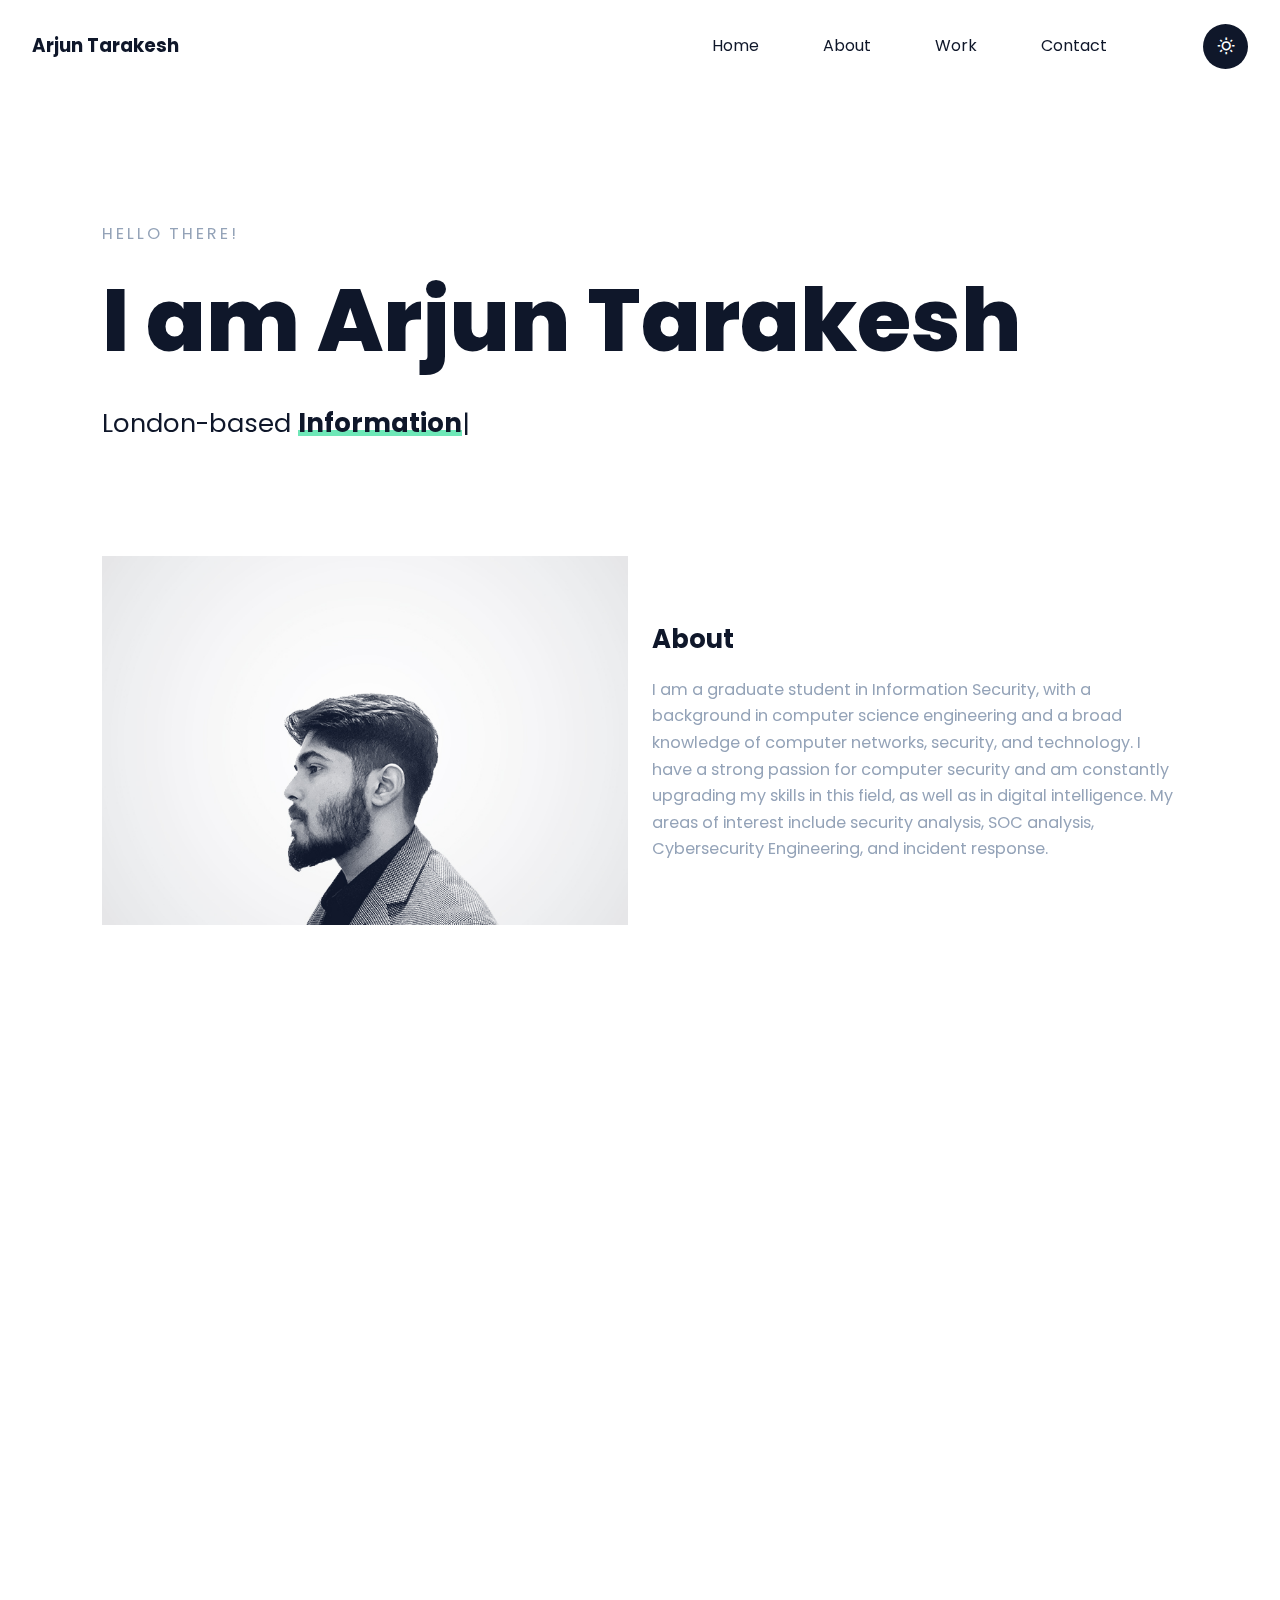
==== index.html @ 97ff4359 "first commit" ====
<!doctype html>
<html lang="en">

<!-- Head -->
<head>
  <!-- Page Meta Tags-->
  <meta charset="utf-8">
  <meta http-equiv="x-ua-compatible" content="ie=edge">
  <meta name="viewport" content="width=device-width, initial-scale=1.0">
  <meta name="description" content="">
  <meta name="author" content="">
  <meta name="keywords" content="">

  <!-- Favicon -->
  <link rel="apple-touch-icon" sizes="180x180" href="./assets/images/favicon/apple-touch-icon.png">
  <link rel="icon" type="image/png" sizes="32x32" href="./assets/images/favicon/favicon-32x32.png">
  <link rel="icon" type="image/png" sizes="16x16" href="./assets/images/favicon/favicon-16x16.png">
  <link rel="mask-icon" href="./assets/images/favicon/safari-pinned-tab.svg" color="#5bbad5">
  <meta name="msapplication-TileColor" content="#da532c">
  <meta name="theme-color" content="#ffffff">

  <!-- Google Font-->
  <link rel="preconnect" href="https://fonts.googleapis.com">
  <link rel="preconnect" href="https://fonts.gstatic.com" crossorigin>
  <link href="https://fonts.googleapis.com/css2?family=Poppins:wght@300;400;500;600;700;800&display=swap" rel="stylesheet">

  <!-- Vendor CSS -->
  <link rel="stylesheet" href="./assets/css/libs.bundle.css" />

  <!-- Main CSS -->
  <link rel="stylesheet" href="./assets/css/theme.bundle.css" />

  <!-- Fix for custom scrollbar if JS is disabled-->
  <noscript>
    <style>
      /**
          * Reinstate scrolling for non-JS clients
          */
      .simplebar-content-wrapper {
        overflow: auto;
      }
    </style>
  </noscript>

  <!-- Page Title -->
  <title>Bootstrap 5 HTML Template</title>

</head>
<body class="">

    <!-- Locomotive Scroll Container-->
    <div data-scroll-container>
        <!-- Navbar -->
        <nav data-scroll-section class="navbar navbar-expand-lg navbar-light bg-transparent mb-5 mb-lg-10">
          <div class="container-fluid">
            <a class="navbar-brand d-flex align-items-center fade-in" href="./index.html" data-scroll>
              
              <span class="fw-bolder fs-6 d-flex justify-content-start" data-scroll-section>
                <span class="fade-in" data-scroll data-scroll-speed="2" data-scroll-delay=".03" data-scroll-position="top">Arjun Tarakesh</span>
              </span>
            </a>
            <button class="btn-icon navbar-toggler" type="button" data-bs-toggle="collapse" data-bs-target="#navbarSupportedContent"
              aria-controls="navbarSupportedContent" aria-expanded="false" aria-label="Toggle navigation">
              <i class="ri-menu-3-line"></i>
            </button>
            <div class="collapse navbar-collapse" id="navbarSupportedContent" data-scroll data-scroll-speed="4" data-scroll-delay=".6" data-scroll-position="top">
              <ul class="navbar-nav me-0 ms-auto mb-2 mb-lg-0 mt-4 mt-lg-0">
                <li class="nav-item">
                  <a class="nav-link" href="./index.html">Home</a>
                </li>
                <li class="nav-item">
                  <a class="nav-link" href="./about.html">About</a>
                </li>
                <li class="nav-item">
                  <a class="nav-link" href="./work-listing.html">Work</a>
                </li>
                <li class="nav-item">
                  <a class="nav-link" href="./contact.html">Contact</a>
                </li>
                <li class="nav-item d-lg-none">
                  <a class="nav-link btn-toggle-mode" href="#">Toggle Dark/Light Mode</a>
                </li>
              </ul>
            </div>
            <button class="btn-icon btn-toggle-mode ms-7 fade-in d-none d-lg-flex" data-scroll data-scroll-speed="-10" data-scroll-direction="horizontal" data-scroll-position="top"><i class="ri-sun-line"></i></button>
          </div>
        </nav>        <!-- / Navbar-->

        <!-- Main Section-->
        <section class="py-3 ">
            <!-- Page Content Goes Here -->

            <div class="container" data-scroll-section>

                <!-- Hero-->
                <div class="mb-lg-10">
                    <p class="subtitle-sm" data-scroll data-scroll-speed="2" data-scroll-position="top">Hello there!</p>
                    <h1 class="display-1 mb-4" data-scroll data-scroll-speed="4" data-scroll-position="top">I am Arjun Tarakesh</h1>
                    <p data-scroll data-scroll-speed="6" data-scroll-position="top" class="lead typed-elem">London-based <span class="fw-bold text-highlight" data-typed='{"backSpeed": 50,"strings": ["Information Security Student", "Developer", "Security Tester", "Cyber Security Enthusiast"]}'></span></p>
                </div>                <!-- /Hero-->

                
                <!-- Latest Projects Slideshow Bottom -->
                <div class="mt-3 mb-5">
                    <div class="swiper-container swiper-linked-bottom">
                      <div class="swiper-wrapper">
                                <div class="swiper-slide">
                                  <div class="row gx-4 align-items-center">
                    
                                 
                    
                                   
                                <div class="swiper-slide">
                                  <div class="row gx-4 align-items-center">
                    
                                    <!-- Slide Image-->
                                    <div class="col-12 col-md-6" data-swiper-parallax-x="-100">
                                      <picture>
                                        <img class="img-fluid" src="./assets/images/project-listing-2.jpg" alt="">
                                    </picture>
                                    </div>
                                    <!-- / Slide Image -->
                    
                                    <!-- Slide Text-->
                                    <div class="col-12 col-md-6">
                                      
                                      <p class="fw-bolder lead mb-3 mt-2" data-swiper-parallax-x="-150">About</p>
                                      <p class="small text-muted mb-2" data-swiper-parallax-x="-200">I am a graduate student in Information Security, with a background in computer science engineering and a broad knowledge of computer networks, security, and technology. I have a strong passion for computer security and am constantly upgrading my skills in this field, as well as in digital intelligence. My areas of interest include security analysis, SOC analysis, Cybersecurity Engineering, and incident response.</p>
                                      
                                    </div>
                                    <!-- / Slide Text-->
                                  </div>
                                </div>
                                
                        
                                 
                                </div>
                      </div>
                    </div>                </div>
                <!-- / Latest Projects Slideshow Bottom -->


                <!-- Experience-->
                <div class="py-lg-6" data-scroll>
                    <h2 
                        class="display-6 border-bottom pb-5 mb-5 fade-in-up" 
                        data-scroll data-scroll-position="bottom"
                    >Experience</h2>  
                                  <!-- Single Experience-->
                                <!-- Single Experience-->
                                <div 
                                    class="row gx-2 mb-5 fade-in-up" 
                                    data-scroll
                                    data-scroll-position="bottom" 
                                >
                                    <div class="col-12 col-lg-4">
                                        <p class="fw-bolder mb-1">SAP USA</p>
                                        <span class="text-muted small">(03/2023)</span>
                                    </div>
                                    <div class="col-12 col-lg-8">
                                        <p class="fw-bolder">Cybersecurity Engineering Virtual Intern</p>
                                        <p class="text-muted fw-light fs-6">As a Cybersecurity Engineering Virtual Intern, I underwent training in industry analysis, password management, and compliance, where I learned anti-phishing techniques and impact analysis. During my internship, I was responsible for Windows server hardening and security policy updating. Through this experience, I gained valuable skills in vulnerability analysis, cybersecurity incident response, vulnerability assessment, and vulnerability management.</p>
                                        <a class="link-body" target="_blank" href="https://forage-uploads-prod.s3.amazonaws.com/completion-certificates/SAP/5L6aBHz9ZYCs4eibk_SAP%20USA_poL3xifuTWJjziaxe_1678731421005_completion_certificate.pdf">Credentials</a>
                                    </div>
                                </div>
                                <div 
                                    class="row gx-2 mb-5 fade-in-up" 
                                    data-scroll
                                    data-scroll-position="bottom" 
                                >
                                    <div class="col-12 col-lg-4">
                                        <p class="fw-bolder mb-1">Verzeo, India</p>
                                        <span class="text-muted small">(03/2021 - 05/2021)</span>
                                    </div>
                                    <div class="col-12 col-lg-8">
                                        <p class="fw-bolder">Machine Learning Intern</p>
                                        <p class="text-muted fw-light fs-6">Had the opportunity to work with an experienced team of engineers and mentors, which allowed me to gain a deep understanding of Python and machine learning concepts. Additionally, I collaborated with an enthusiastic, creative, and young team to develop a live project based on machine learning and web technologies. This experience provided me with exceptional scripting language skills.</p>
                                        <a class="link-body" target="_blank" href="https://drive.google.com/file/d/1fobYpHxwdrPUSf6CF9pP_Zwu_2b61uoN/view">Credentials</a>
                                    </div>
                                </div>
                                <div 
                                    class="row gx-2 mb-5 fade-in-up" 
                                    data-scroll
                                    data-scroll-position="bottom" 
                                >
                                    <div class="col-12 col-lg-4">
                                        <p class="fw-bolder mb-1">Immigreat Pvt. Ltd, India</p>
                                        <span class="text-muted small">(01/2021 - 02/2021)</span>
                                    </div>
                                    <div class="col-12 col-lg-8">
                                        <p class="fw-bolder">React Developer Intern</p>
                                        <p class="text-muted fw-light fs-6">Built experience in developing modern, performant, and robust websites and web applications. I also assisted in designing UI and improving UX. In my work, I have effectively communicated and collaborated with multidisciplinary teams of engineers, designers, and leaders. With the help of my seniors, I quickly learned new technologies and programming languages to meet project requirements. Additionally, I have developed strong teamwork skills.</p>
                                        <a class="link-body" target="_blank" href="https://drive.google.com/file/d/1gXFa0I3KoCoGLhW67yhJ4DyisjkxmYH3/view">Credentials</a>
                                    </div>
                                </div>
                                <!-- / Single Experience -->
                                
                                
                </div>                <!-- / Experience-->                

            </div>

         

            <!-- /Page Content -->
        </section>
        <!-- / Main Section-->
        <section class="container py-3 " data-scroll-section>
            <!-- Page Content Goes Here -->

            <h2 
            class="display-6 border-bottom pb-5 mb-5 fade-in-up" 
            data-scroll data-scroll-position="bottom"
        >Blog</h2>  
            <div class="row g-8" data-scroll
            data-scroll-position="bottom" >
                    <!-- Single Work-->
                    <div 
                    data-scroll
                    data-scroll-position="bottom" 
                        class="col-12 col-md-6 fade-in-left"
                    >
                        <div class="position-relative">
                            <a class="link-cover" target="_blank" href="https://medium.com/@arjuntarakesh01/lengthy-and-complex-passwords-does-it-really-matter-461284143e15">
                                <picture>
                                    <img class="img-fluid" src="./assets/images/blog1.jpg" alt="">
                                </picture>
                            </a>
                            <p class="fw-bolder lead mb-3 mt-2">Long and Complex passwords - Does it really matter?</p>
                            <p class="small text-muted mb-2">Conducted a quick study on the security of long and complex passwords lacking uniqueness and how re-using it can become vulnerable and easy to crack.</p>
                            <a class="link-body" target="_blank" href="https://medium.com/@arjuntarakesh01/lengthy-and-complex-passwords-does-it-really-matter-461284143e15">Read</a>
                        </div>
                    </div>
                    <!-- / Single Work -->
                    <!-- Single Work-->
                    <div 
                    data-scroll
                    data-scroll-position="bottom" 
                        class="col-12 col-md-6 fade-in-left"
                    >
                        <div class="position-relative">
                            <a class="link-cover" target="_blank" href="https://www.linkedin.com/pulse/testing-out-my-python-script-scrape-exif-data-from-images-tarakesh%3FtrackingId=ZM%252BwWI%252BGSkKWke%252BpvrUDmA%253D%253D/?trackingId=ZM%2BwWI%2BGSkKWke%2BpvrUDmA%3D%3D">
                                <picture>
                                    <img class="img-fluid" src="./assets/images/blog2.jpg" alt="">
                                </picture>
                            </a>
                            <p class="fw-bolder lead mb-3 mt-2">Scraping out EXIF data from images to find Geolocation, Device Model, Make, Software used and more relevant information to speed up the OSINT process.</p>
                            <p class="small text-muted mb-2">Testing out my python script to extract EXIF data and the geolocation from it to speed up the OSINT process. This simple tool can extract metadata from multiple images and also gives out a Google maps link of any existent GPS data.</p>
                            <a class="link-body" target="_blank" href="https://www.linkedin.com/pulse/testing-out-my-python-script-scrape-exif-data-from-images-tarakesh%3FtrackingId=ZM%252BwWI%252BGSkKWke%252BpvrUDmA%253D%253D/?trackingId=ZM%2BwWI%2BGSkKWke%2BpvrUDmA%3D%3D">Read</a>
                        </div>
                    </div>
                    <!-- / Single Work -->
                    
            </div>

            <!-- /Page Content -->
        </section>
        <!-- / Blog->

        <!-- Footer -->
        <!-- Footer-->
        <div class="d-flex align-items-center justify-content-center flex-column col-lg-7 col-xl-6 col-xxl-5 text-center mx-auto mt-5 px-4 px-md-0 mt-lg-10" data-scroll-section>
            <h4 class="display-5 mb-5" data-scroll data-scroll-speed=".8" data-scroll-delay="0.05">Get In Touch</h4>
            <a href="./contact.html" class="btn btn-primary">Contact</a>
        </div>
        
        <footer class="border-top mt-10 pt-5 pb-8  " data-scroll-section>
        <div class="container d-flex justify-content-between">
            <p class="small">All rights reserved. © Arjun Tarakesh 2023. </p>
            
        </div>
        </footer> 
        <!-- / Footer-->
        <!-- / Footer
    </div>
     Locomotive Scroll Container-->


    <!-- Theme JS -->
    <!-- Vendor JS -->
    <script src="./assets/js/vendor.bundle.js"></script>
    
    <!-- Theme JS -->
    <script src="./assets/js/theme.bundle.js"></script>
</body>

</html>
---- assets/css/libs.bundle.css ----
@font-face{font-family:swiper-icons;src:url("data:application/font-woff;charset=utf-8;base64, [base64]//wADZ2x5ZgAAAywAAADMAAAD2MHtryVoZWFkAAABbAAAADAAAAA2E2+eoWhoZWEAAAGcAAAAHwAAACQC9gDzaG10eAAAAigAAAAZAAAArgJkABFsb2NhAAAC0AAAAFoAAABaFQAUGG1heHAAAAG8AAAAHwAAACAAcABAbmFtZQAAA/gAAAE5AAACXvFdBwlwb3N0AAAFNAAAAGIAAACE5s74hXjaY2BkYGAAYpf5Hu/j+W2+MnAzMYDAzaX6QjD6/4//Bxj5GA8AuRwMYGkAPywL13jaY2BkYGA88P8Agx4j+/8fQDYfA1AEBWgDAIB2BOoAeNpjYGRgYNBh4GdgYgABEMnIABJzYNADCQAACWgAsQB42mNgYfzCOIGBlYGB0YcxjYGBwR1Kf2WQZGhhYGBiYGVmgAFGBiQQkOaawtDAoMBQxXjg/wEGPcYDDA4wNUA2CCgwsAAAO4EL6gAAeNpj2M0gyAACqxgGNWBkZ2D4/wMA+xkDdgAAAHjaY2BgYGaAYBkGRgYQiAHyGMF8FgYHIM3DwMHABGQrMOgyWDLEM1T9/w8UBfEMgLzE////P/5//f/V/xv+r4eaAAeMbAxwIUYmIMHEgKYAYjUcsDAwsLKxc3BycfPw8jEQA/[base64]/uznmfPFBNODM2K7MTQ45YEAZqGP81AmGGcF3iPqOop0r1SPTaTbVkfUe4HXj97wYE+yNwWYxwWu4v1ugWHgo3S1XdZEVqWM7ET0cfnLGxWfkgR42o2PvWrDMBSFj/IHLaF0zKjRgdiVMwScNRAoWUoH78Y2icB/yIY09An6AH2Bdu/UB+yxopYshQiEvnvu0dURgDt8QeC8PDw7Fpji3fEA4z/PEJ6YOB5hKh4dj3EvXhxPqH/SKUY3rJ7srZ4FZnh1PMAtPhwP6fl2PMJMPDgeQ4rY8YT6Gzao0eAEA409DuggmTnFnOcSCiEiLMgxCiTI6Cq5DZUd3Qmp10vO0LaLTd2cjN4fOumlc7lUYbSQcZFkutRG7g6JKZKy0RmdLY680CDnEJ+UMkpFFe1RN7nxdVpXrC4aTtnaurOnYercZg2YVmLN/d/gczfEimrE/fs/bOuq29Zmn8tloORaXgZgGa78yO9/cnXm2BpaGvq25Dv9S4E9+5SIc9PqupJKhYFSSl47+Qcr1mYNAAAAeNptw0cKwkAAAMDZJA8Q7OUJvkLsPfZ6zFVERPy8qHh2YER+3i/BP83vIBLLySsoKimrqKqpa2hp6+jq6RsYGhmbmJqZSy0sraxtbO3sHRydnEMU4uR6yx7JJXveP7WrDycAAAAAAAH//wACeNpjYGRgYOABYhkgZgJCZgZNBkYGLQZtIJsFLMYAAAw3ALgAeNolizEKgDAQBCchRbC2sFER0YD6qVQiBCv/H9ezGI6Z5XBAw8CBK/m5iQQVauVbXLnOrMZv2oLdKFa8Pjuru2hJzGabmOSLzNMzvutpB3N42mNgZGBg4GKQYzBhYMxJLMlj4GBgAYow/P/PAJJhLM6sSoWKfWCAAwDAjgbRAAB42mNgYGBkAIIbCZo5IPrmUn0hGA0AO8EFTQAA") format("woff");font-weight:400;font-style:normal}:root{--swiper-theme-color:#007aff}.swiper-container{margin-left:auto;margin-right:auto;position:relative;overflow:hidden;list-style:none;padding:0;z-index:1}.swiper-container-vertical>.swiper-wrapper{flex-direction:column}.swiper-wrapper{position:relative;width:100%;height:100%;z-index:1;display:flex;transition-property:transform;box-sizing:content-box}.swiper-container-android .swiper-slide,.swiper-wrapper{transform:translateZ(0)}.swiper-container-multirow>.swiper-wrapper{flex-wrap:wrap}.swiper-container-multirow-column>.swiper-wrapper{flex-wrap:wrap;flex-direction:column}.swiper-container-free-mode>.swiper-wrapper{transition-timing-function:ease-out;margin:0 auto}.swiper-container-pointer-events{touch-action:pan-y}.swiper-container-pointer-events.swiper-container-vertical{touch-action:pan-x}.swiper-slide{flex-shrink:0;width:100%;height:100%;position:relative;transition-property:transform}.swiper-slide-invisible-blank{visibility:hidden}.swiper-container-autoheight,.swiper-container-autoheight .swiper-slide{height:auto}.swiper-container-autoheight .swiper-wrapper{align-items:flex-start;transition-property:transform,height}.swiper-container-3d{perspective:1200px}.swiper-container-3d .swiper-cube-shadow,.swiper-container-3d .swiper-slide,.swiper-container-3d .swiper-slide-shadow-bottom,.swiper-container-3d .swiper-slide-shadow-left,.swiper-container-3d .swiper-slide-shadow-right,.swiper-container-3d .swiper-slide-shadow-top,.swiper-container-3d .swiper-wrapper{transform-style:preserve-3d}.swiper-container-3d .swiper-slide-shadow-bottom,.swiper-container-3d .swiper-slide-shadow-left,.swiper-container-3d .swiper-slide-shadow-right,.swiper-container-3d .swiper-slide-shadow-top{position:absolute;left:0;top:0;width:100%;height:100%;pointer-events:none;z-index:10}.swiper-container-3d .swiper-slide-shadow-left{background-image:linear-gradient(270deg,rgba(0,0,0,.5),transparent)}.swiper-container-3d .swiper-slide-shadow-right{background-image:linear-gradient(90deg,rgba(0,0,0,.5),transparent)}.swiper-container-3d .swiper-slide-shadow-top{background-image:linear-gradient(0deg,rgba(0,0,0,.5),transparent)}.swiper-container-3d .swiper-slide-shadow-bottom{background-image:linear-gradient(180deg,rgba(0,0,0,.5),transparent)}.swiper-container-css-mode>.swiper-wrapper{overflow:auto;scrollbar-width:none;-ms-overflow-style:none}.swiper-container-css-mode>.swiper-wrapper::-webkit-scrollbar{display:none}.swiper-container-css-mode>.swiper-wrapper>.swiper-slide{scroll-snap-align:start start}.swiper-container-horizontal.swiper-container-css-mode>.swiper-wrapper{scroll-snap-type:x mandatory}.swiper-container-vertical.swiper-container-css-mode>.swiper-wrapper{scroll-snap-type:y mandatory}:root{--swiper-navigation-size:44px}.swiper-button-next,.swiper-button-prev{position:absolute;top:50%;width:calc(var(--swiper-navigation-size)/44*27);height:var(--swiper-navigation-size);margin-top:calc(var(--swiper-navigation-size)*-1/2);z-index:10;cursor:pointer;display:flex;align-items:center;justify-content:center;color:var(--swiper-navigation-color,var(--swiper-theme-color))}.swiper-button-next.swiper-button-disabled,.swiper-button-prev.swiper-button-disabled{opacity:.35;cursor:auto;pointer-events:none}.swiper-button-next:after,.swiper-button-prev:after{font-family:swiper-icons;font-size:var(--swiper-navigation-size);text-transform:none!important;letter-spacing:0;text-transform:none;font-variant:normal;line-height:1}.swiper-button-prev,.swiper-container-rtl .swiper-button-next{left:10px;right:auto}.swiper-button-prev:after,.swiper-container-rtl .swiper-button-next:after{content:"prev"}.swiper-button-next,.swiper-container-rtl .swiper-button-prev{right:10px;left:auto}.swiper-button-next:after,.swiper-container-rtl .swiper-button-prev:after{content:"next"}.swiper-button-next.swiper-button-white,.swiper-button-prev.swiper-button-white{--swiper-navigation-color:#fff}.swiper-button-next.swiper-button-black,.swiper-button-prev.swiper-button-black{--swiper-navigation-color:#000}.swiper-button-lock{display:none}.swiper-pagination{position:absolute;text-align:center;transition:opacity .3s;transform:translateZ(0);z-index:10}.swiper-pagination.swiper-pagination-hidden{opacity:0}.swiper-container-horizontal>.swiper-pagination-bullets,.swiper-pagination-custom,.swiper-pagination-fraction{bottom:10px;left:0;width:100%}.swiper-pagination-bullets-dynamic{overflow:hidden;font-size:0}.swiper-pagination-bullets-dynamic .swiper-pagination-bullet{transform:scale(.33);position:relative}.swiper-pagination-bullets-dynamic .swiper-pagination-bullet-active,.swiper-pagination-bullets-dynamic .swiper-pagination-bullet-active-main{transform:scale(1)}.swiper-pagination-bullets-dynamic .swiper-pagination-bullet-active-prev{transform:scale(.66)}.swiper-pagination-bullets-dynamic .swiper-pagination-bullet-active-prev-prev{transform:scale(.33)}.swiper-pagination-bullets-dynamic .swiper-pagination-bullet-active-next{transform:scale(.66)}.swiper-pagination-bullets-dynamic .swiper-pagination-bullet-active-next-next{transform:scale(.33)}.swiper-pagination-bullet{width:8px;height:8px;display:inline-block;border-radius:50%;background:#000;opacity:.2}button.swiper-pagination-bullet{border:none;margin:0;padding:0;box-shadow:none;-webkit-appearance:none;-moz-appearance:none;appearance:none}.swiper-pagination-clickable .swiper-pagination-bullet{cursor:pointer}.swiper-pagination-bullet-active{opacity:1;background:var(--swiper-pagination-color,var(--swiper-theme-color))}.swiper-container-vertical>.swiper-pagination-bullets{right:10px;top:50%;transform:translate3d(0,-50%,0)}.swiper-container-vertical>.swiper-pagination-bullets .swiper-pagination-bullet{margin:6px 0;display:block}.swiper-container-vertical>.swiper-pagination-bullets.swiper-pagination-bullets-dynamic{top:50%;transform:translateY(-50%);width:8px}.swiper-container-vertical>.swiper-pagination-bullets.swiper-pagination-bullets-dynamic .swiper-pagination-bullet{display:inline-block;transition:transform .2s,top .2s}.swiper-container-horizontal>.swiper-pagination-bullets .swiper-pagination-bullet{margin:0 4px}.swiper-container-horizontal>.swiper-pagination-bullets.swiper-pagination-bullets-dynamic{left:50%;transform:translateX(-50%);white-space:nowrap}.swiper-container-horizontal>.swiper-pagination-bullets.swiper-pagination-bullets-dynamic .swiper-pagination-bullet{transition:transform .2s,left .2s}.swiper-container-horizontal.swiper-container-rtl>.swiper-pagination-bullets-dynamic .swiper-pagination-bullet{transition:transform .2s,right .2s}.swiper-pagination-progressbar{background:rgba(0,0,0,.25);position:absolute}.swiper-pagination-progressbar .swiper-pagination-progressbar-fill{background:var(--swiper-pagination-color,var(--swiper-theme-color));position:absolute;left:0;top:0;width:100%;height:100%;transform:scale(0);transform-origin:left top}.swiper-container-rtl .swiper-pagination-progressbar .swiper-pagination-progressbar-fill{transform-origin:right top}.swiper-container-horizontal>.swiper-pagination-progressbar,.swiper-container-vertical>.swiper-pagination-progressbar.swiper-pagination-progressbar-opposite{width:100%;height:4px;left:0;top:0}.swiper-container-horizontal>.swiper-pagination-progressbar.swiper-pagination-progressbar-opposite,.swiper-container-vertical>.swiper-pagination-progressbar{width:4px;height:100%;left:0;top:0}.swiper-pagination-white{--swiper-pagination-color:#fff}.swiper-pagination-black{--swiper-pagination-color:#000}.swiper-pagination-lock{display:none}.swiper-scrollbar{border-radius:10px;position:relative;-ms-touch-action:none;background:rgba(0,0,0,.1)}.swiper-container-horizontal>.swiper-scrollbar{position:absolute;left:1%;bottom:3px;z-index:50;height:5px;width:98%}.swiper-container-vertical>.swiper-scrollbar{position:absolute;right:3px;top:1%;z-index:50;width:5px;height:98%}.swiper-scrollbar-drag{height:100%;width:100%;position:relative;background:rgba(0,0,0,.5);border-radius:10px;left:0;top:0}.swiper-scrollbar-cursor-drag{cursor:move}.swiper-scrollbar-lock{display:none}.swiper-zoom-container{width:100%;height:100%;display:flex;justify-content:center;align-items:center;text-align:center}.swiper-zoom-container>canvas,.swiper-zoom-container>img,.swiper-zoom-container>svg{max-width:100%;max-height:100%;object-fit:contain}.swiper-slide-zoomed{cursor:move}.swiper-lazy-preloader{width:42px;height:42px;position:absolute;left:50%;top:50%;margin-left:-21px;margin-top:-21px;z-index:10;transform-origin:50%;animation:swiper-preloader-spin 1s linear infinite;box-sizing:border-box;border-radius:50%;border:4px solid var(--swiper-preloader-color,var(--swiper-theme-color));border-top:4px solid transparent}.swiper-lazy-preloader-white{--swiper-preloader-color:#fff}.swiper-lazy-preloader-black{--swiper-preloader-color:#000}@keyframes swiper-preloader-spin{to{transform:rotate(1turn)}}.swiper-container .swiper-notification{position:absolute;left:0;top:0;pointer-events:none;opacity:0;z-index:-1000}.swiper-container-fade.swiper-container-free-mode .swiper-slide{transition-timing-function:ease-out}.swiper-container-fade .swiper-slide{pointer-events:none;transition-property:opacity}.swiper-container-fade .swiper-slide .swiper-slide{pointer-events:none}.swiper-container-fade .swiper-slide-active,.swiper-container-fade .swiper-slide-active .swiper-slide-active{pointer-events:auto}.swiper-container-cube{overflow:visible}.swiper-container-cube .swiper-slide{pointer-events:none;-webkit-backface-visibility:hidden;backface-visibility:hidden;z-index:1;visibility:hidden;transform-origin:0 0;width:100%;height:100%}.swiper-container-cube .swiper-slide .swiper-slide{pointer-events:none}.swiper-container-cube.swiper-container-rtl .swiper-slide{transform-origin:100% 0}.swiper-container-cube .swiper-slide-active,.swiper-container-cube .swiper-slide-active .swiper-slide-active{pointer-events:auto}.swiper-container-cube .swiper-slide-active,.swiper-container-cube .swiper-slide-next,.swiper-container-cube .swiper-slide-next+.swiper-slide,.swiper-container-cube .swiper-slide-prev{pointer-events:auto;visibility:visible}.swiper-container-cube .swiper-slide-shadow-bottom,.swiper-container-cube .swiper-slide-shadow-left,.swiper-container-cube .swiper-slide-shadow-right,.swiper-container-cube .swiper-slide-shadow-top{z-index:0;-webkit-backface-visibility:hidden;backface-visibility:hidden}.swiper-container-cube .swiper-cube-shadow{position:absolute;left:0;bottom:0;width:100%;height:100%;opacity:.6;z-index:0}.swiper-container-cube .swiper-cube-shadow:before{content:"";background:#000;position:absolute;left:0;top:0;bottom:0;right:0;-webkit-filter:blur(50px);filter:blur(50px)}.swiper-container-flip{overflow:visible}.swiper-container-flip .swiper-slide{pointer-events:none;-webkit-backface-visibility:hidden;backface-visibility:hidden;z-index:1}.swiper-container-flip .swiper-slide .swiper-slide{pointer-events:none}.swiper-container-flip .swiper-slide-active,.swiper-container-flip .swiper-slide-active .swiper-slide-active{pointer-events:auto}.swiper-container-flip .swiper-slide-shadow-bottom,.swiper-container-flip .swiper-slide-shadow-left,.swiper-container-flip .swiper-slide-shadow-right,.swiper-container-flip .swiper-slide-shadow-top{z-index:0;-webkit-backface-visibility:hidden;backface-visibility:hidden}html.has-scroll-smooth{overflow:hidden}html.has-scroll-dragging{-webkit-user-select:none;-moz-user-select:none;-ms-user-select:none;user-select:none}.has-scroll-smooth body{overflow:hidden}.has-scroll-smooth [data-scroll-container]{min-height:100vh}[data-scroll-direction=horizontal] [data-scroll-container]{height:100vh;display:inline-block;white-space:nowrap}[data-scroll-direction=horizontal] [data-scroll-section]{display:inline-block;vertical-align:top;white-space:nowrap;height:100%}.c-scrollbar{position:absolute;right:0;top:0;width:11px;height:100%;transform-origin:center right;transition:transform .3s,opacity .3s;opacity:0}.c-scrollbar:hover{transform:scaleX(1.45)}.c-scrollbar:hover,.has-scroll-dragging .c-scrollbar,.has-scroll-scrolling .c-scrollbar{opacity:1}[data-scroll-direction=horizontal] .c-scrollbar{width:100%;height:10px;top:auto;bottom:0;transform:scaleY(1)}[data-scroll-direction=horizontal] .c-scrollbar:hover{transform:scaleY(1.3)}.c-scrollbar_thumb{position:absolute;top:0;right:0;background-color:#000;opacity:.5;width:7px;border-radius:10px;margin:2px;cursor:-webkit-grab;cursor:grab}.has-scroll-dragging .c-scrollbar_thumb{cursor:-webkit-grabbing;cursor:grabbing}[data-scroll-direction=horizontal] .c-scrollbar_thumb{right:auto;bottom:0}
---- assets/css/theme.bundle.css ----
.bg-img-cover{height:44rem;background-repeat:no-repeat;background-size:cover;background-position:50%}@media(max-width:991.98px){.bg-img-cover{height:20rem}}.body .border,body .border-bottom,body .border-left,body .border-right,body .border-top{border-color:var(--theme-border-color)!important}.text-highlight{position:relative}.text-highlight:after{content:"";height:6px;position:absolute;z-index:-1;left:0;right:0;bottom:5px;background:#6ee7b7}.text-vertical{transform:rotate(90deg);transform-origin:left top;display:inline-block;position:absolute;left:0;top:0}.text-vertical-link{text-decoration:none;color:var(--theme-body-color);transition:color .2s ease-in}.text-vertical-link:hover{color:#6ee7b7}.subtitle-sm,.subtitle-xs{color:#94a3b8;letter-spacing:.18em;text-transform:uppercase;font-size:.875em}.subtitle-xs{font-size:13px;font-weight:500}.link-body{text-decoration:none;position:relative}.link-body,.link-body:active,.link-body:hover{color:var(--theme-link-body-color)}.link-body:after{content:"";height:6px;position:absolute;z-index:-1;left:0;right:0;bottom:5px;background:var(--theme-link-body-psuedo-bg);transition:all .2s ease-in}.link-body:hover:after{height:50%}.link-cover:after{position:absolute;top:0;right:0;left:0;bottom:0;content:"";display:block}@media(max-width:991.98px){.typed-elem{min-height:10rem}}@media(max-width:767.98px){.typed-elem{min-height:12rem}}:root{--bs-blue:#3266ff;--bs-indigo:#6610f2;--bs-purple:#6f46ff;--bs-pink:#ffa69e;--bs-red:#ff6350;--bs-orange:#fc6229;--bs-yellow:#f0ae4f;--bs-green:#6ee7b7;--bs-teal:#08c5d5;--bs-cyan:#0dcaf0;--bs-white:#fff;--bs-gray:#475569;--bs-gray-dark:#1e293b;--bs-gray-100:#f1f5f9;--bs-gray-200:#e2e8f0;--bs-gray-300:#cbd5e1;--bs-gray-400:#94a3b8;--bs-gray-500:#64748b;--bs-gray-600:#475569;--bs-gray-700:#334155;--bs-gray-800:#1e293b;--bs-gray-900:#0f172a;--bs-primary:#6ee7b7;--bs-secondary:#475569;--bs-success:#6ee7b7;--bs-info:#0dcaf0;--bs-warning:#f0ae4f;--bs-danger:#ff6350;--bs-light:#f1f5f9;--bs-dark:#0f172a;--bs-primary-rgb:110,231,183;--bs-secondary-rgb:71,85,105;--bs-success-rgb:110,231,183;--bs-info-rgb:13,202,240;--bs-warning-rgb:240,174,79;--bs-danger-rgb:255,99,80;--bs-light-rgb:241,245,249;--bs-dark-rgb:15,23,42;--bs-white-rgb:255,255,255;--bs-black-rgb:0,0,0;--bs-body-color-rgb:15,23,42;--bs-body-bg-rgb:255,255,255;--bs-font-sans-serif:system-ui,-apple-system,"Segoe UI",Roboto,"Helvetica Neue",Arial,"Noto Sans","Liberation Sans",sans-serif,"Apple Color Emoji","Segoe UI Emoji","Segoe UI Symbol","Noto Color Emoji";--bs-font-monospace:SFMono-Regular,Menlo,Monaco,Consolas,"Liberation Mono","Courier New",monospace;--bs-gradient:linear-gradient(180deg,hsla(0,0%,100%,0.15),hsla(0,0%,100%,0));--bs-body-font-family:var(--bs-font-sans-serif);--bs-body-font-size:1.15rem;--bs-body-font-weight:400;--bs-body-line-height:1.65;--bs-body-color:#0f172a;--bs-body-bg:#fff}*,:after,:before{box-sizing:border-box}@media(prefers-reduced-motion:no-preference){:root{scroll-behavior:smooth}}body{margin:0;font-family:var(--bs-body-font-family);font-size:var(--bs-body-font-size);font-weight:var(--bs-body-font-weight);line-height:var(--bs-body-line-height);color:var(--bs-body-color);text-align:var(--bs-body-text-align);background-color:var(--bs-body-bg);-webkit-text-size-adjust:100%;-webkit-tap-highlight-color:rgba(0,0,0,0)}hr{margin:1rem 0;color:inherit;background-color:currentColor;border:0;opacity:.25}hr:not([size]){height:1px}.h1,.h2,.h3,.h4,.h5,.h6,h1,h2,h3,h4,h5,h6{margin-top:0;margin-bottom:.5rem;font-weight:600;line-height:1.3}.h1,h1{font-size:calc(1.4125rem + 1.95vw)}@media(min-width:1200px){.h1,h1{font-size:2.875rem}}.h2,h2{font-size:calc(1.355rem + 1.26vw)}@media(min-width:1200px){.h2,h2{font-size:2.3rem}}.h3,h3{font-size:calc(1.32625rem + .915vw)}@media(min-width:1200px){.h3,h3{font-size:2.0125rem}}.h4,h4{font-size:calc(1.2975rem + .57vw)}@media(min-width:1200px){.h4,h4{font-size:1.725rem}}.h5,h5{font-size:calc(1.26875rem + .225vw)}@media(min-width:1200px){.h5,h5{font-size:1.4375rem}}.h6,h6{font-size:1.15rem}p{margin-top:0;margin-bottom:1rem}abbr[data-bs-original-title],abbr[title]{-webkit-text-decoration:underline dotted;text-decoration:underline dotted;cursor:help;-webkit-text-decoration-skip-ink:none;text-decoration-skip-ink:none}address{margin-bottom:1rem;font-style:normal;line-height:inherit}ol,ul{padding-left:2rem}dl,ol,ul{margin-top:0;margin-bottom:1rem}ol ol,ol ul,ul ol,ul ul{margin-bottom:0}dt{font-weight:700}dd{margin-bottom:.5rem;margin-left:0}blockquote{margin:0 0 1rem}b,strong{font-weight:bolder}.small,small{font-size:.875em}.mark,mark{padding:.2em;background-color:#fcf8e3}sub,sup{position:relative;font-size:.75em;line-height:0;vertical-align:baseline}sub{bottom:-.25em}sup{top:-.5em}a{color:#6ee7b7;text-decoration:underline}a:hover{color:#58b992}a:not([href]):not([class]),a:not([href]):not([class]):hover{color:inherit;text-decoration:none}code,kbd,pre,samp{font-family:var(--bs-font-monospace);font-size:1em;direction:ltr;unicode-bidi:bidi-override}pre{display:block;margin-top:0;margin-bottom:1rem;overflow:auto;font-size:.875em}pre code{font-size:inherit;color:inherit;word-break:normal}code{font-size:.875em;color:#ffa69e;word-wrap:break-word}a>code{color:inherit}kbd{padding:.2rem .4rem;font-size:.875em;color:#fff;background-color:#0f172a;border-radius:.2rem}kbd kbd{padding:0;font-size:1em;font-weight:700}figure{margin:0 0 1rem}img,svg{vertical-align:middle}table{caption-side:bottom;border-collapse:collapse}caption{padding-top:.5rem;padding-bottom:.5rem;color:#94a3b8;text-align:left}th{text-align:inherit;text-align:-webkit-match-parent}tbody,td,tfoot,th,thead,tr{border:0 solid;border-color:inherit}label{display:inline-block}button{border-radius:0}button:focus:not(:focus-visible){outline:0}button,input,optgroup,select,textarea{margin:0;font-family:inherit;font-size:inherit;line-height:inherit}button,select{text-transform:none}[role=button]{cursor:pointer}select{word-wrap:normal}select:disabled{opacity:1}[list]::-webkit-calendar-picker-indicator{display:none}[type=button],[type=reset],[type=submit],button{-webkit-appearance:button}[type=button]:not(:disabled),[type=reset]:not(:disabled),[type=submit]:not(:disabled),button:not(:disabled){cursor:pointer}::-moz-focus-inner{padding:0;border-style:none}textarea{resize:vertical}fieldset{min-width:0;padding:0;margin:0;border:0}legend{float:left;width:100%;padding:0;margin-bottom:.5rem;font-size:calc(1.275rem + .3vw);line-height:inherit}@media(min-width:1200px){legend{font-size:1.5rem}}legend+*{clear:left}::-webkit-datetime-edit-day-field,::-webkit-datetime-edit-fields-wrapper,::-webkit-datetime-edit-hour-field,::-webkit-datetime-edit-minute,::-webkit-datetime-edit-month-field,::-webkit-datetime-edit-text,::-webkit-datetime-edit-year-field{padding:0}::-webkit-inner-spin-button{height:auto}[type=search]{outline-offset:-2px;-webkit-appearance:textfield}::-webkit-search-decoration{-webkit-appearance:none}::-webkit-color-swatch-wrapper{padding:0}::file-selector-button{font:inherit}::-webkit-file-upload-button{font:inherit;-webkit-appearance:button}output{display:inline-block}iframe{border:0}summary{display:list-item;cursor:pointer}progress{vertical-align:baseline}[hidden]{display:none!important}.lead{font-size:calc(1.286rem + .432vw);font-weight:400}@media(min-width:1200px){.lead{font-size:1.61rem}}.display-1{font-size:calc(1.675rem + 5.1vw);font-weight:800;line-height:1.3}@media(min-width:1200px){.display-1{font-size:5.5rem}}.display-2{font-size:calc(1.575rem + 3.9vw);font-weight:800;line-height:1.3}@media(min-width:1200px){.display-2{font-size:4.5rem}}.display-3{font-size:calc(1.525rem + 3.3vw);font-weight:800;line-height:1.3}@media(min-width:1200px){.display-3{font-size:4rem}}.display-4{font-size:calc(1.475rem + 2.7vw);font-weight:800;line-height:1.3}@media(min-width:1200px){.display-4{font-size:3.5rem}}.display-5{font-size:calc(1.425rem + 2.1vw);font-weight:800;line-height:1.3}@media(min-width:1200px){.display-5{font-size:3rem}}.display-6{font-size:calc(1.35rem + 1.2vw);font-weight:800;line-height:1.3}@media(min-width:1200px){.display-6{font-size:2.25rem}}.list-inline,.list-unstyled{padding-left:0;list-style:none}.list-inline-item{display:inline-block}.list-inline-item:not(:last-child){margin-right:.5rem}.initialism{font-size:.875em;text-transform:uppercase}.blockquote{margin-bottom:1rem;font-size:calc(1.26875rem + .225vw)}@media(min-width:1200px){.blockquote{font-size:1.4375rem}}.blockquote>:last-child{margin-bottom:0}.blockquote-footer{margin-top:-1rem;margin-bottom:1rem;font-size:.875em;color:#475569}.blockquote-footer:before{content:"— "}.img-fluid,.img-thumbnail{max-width:100%;height:auto}.img-thumbnail{padding:.25rem;background-color:#fff;border:1px solid #cbd5e1;border-radius:.25rem}.figure{display:inline-block}.figure-img{margin-bottom:.5rem;line-height:1}.figure-caption{font-size:.875em;color:#475569}.container,.container-fluid,.container-lg,.container-md,.container-sm,.container-xl,.container-xxl{width:100%;padding-right:var(--bs-gutter-x,.75rem);padding-left:var(--bs-gutter-x,.75rem);margin-right:auto;margin-left:auto}@media(min-width:576px){.container,.container-sm{max-width:100%}}@media(min-width:768px){.container,.container-md,.container-sm{max-width:100%}}@media(min-width:992px){.container,.container-lg,.container-md,.container-sm{max-width:100%}}@media(min-width:1200px){.container,.container-lg,.container-md,.container-sm,.container-xl{max-width:1140px}}@media(min-width:1400px){.container,.container-lg,.container-md,.container-sm,.container-xl,.container-xxl{max-width:1320px}}.row{--bs-gutter-x:1.5rem;--bs-gutter-y:0;display:flex;flex-wrap:wrap;margin-top:calc(var(--bs-gutter-y)*-1);margin-right:calc(var(--bs-gutter-x)*-0.5);margin-left:calc(var(--bs-gutter-x)*-0.5)}.row>*{flex-shrink:0;width:100%;max-width:100%;padding-right:calc(var(--bs-gutter-x)*0.5);padding-left:calc(var(--bs-gutter-x)*0.5);margin-top:var(--bs-gutter-y)}.grid{display:grid;grid-template-rows:repeat(var(--bs-rows,1),1fr);grid-template-columns:repeat(var(--bs-columns,12),1fr);gap:var(--bs-gap,1.5rem)}.grid .g-col-1{grid-column:auto/span 1}.grid .g-col-2{grid-column:auto/span 2}.grid .g-col-3{grid-column:auto/span 3}.grid .g-col-4{grid-column:auto/span 4}.grid .g-col-5{grid-column:auto/span 5}.grid .g-col-6{grid-column:auto/span 6}.grid .g-col-7{grid-column:auto/span 7}.grid .g-col-8{grid-column:auto/span 8}.grid .g-col-9{grid-column:auto/span 9}.grid .g-col-10{grid-column:auto/span 10}.grid .g-col-11{grid-column:auto/span 11}.grid .g-col-12{grid-column:auto/span 12}.grid .g-start-1{grid-column-start:1}.grid .g-start-2{grid-column-start:2}.grid .g-start-3{grid-column-start:3}.grid .g-start-4{grid-column-start:4}.grid .g-start-5{grid-column-start:5}.grid .g-start-6{grid-column-start:6}.grid .g-start-7{grid-column-start:7}.grid .g-start-8{grid-column-start:8}.grid .g-start-9{grid-column-start:9}.grid .g-start-10{grid-column-start:10}.grid .g-start-11{grid-column-start:11}@media(min-width:576px){.grid .g-col-sm-1{grid-column:auto/span 1}.grid .g-col-sm-2{grid-column:auto/span 2}.grid .g-col-sm-3{grid-column:auto/span 3}.grid .g-col-sm-4{grid-column:auto/span 4}.grid .g-col-sm-5{grid-column:auto/span 5}.grid .g-col-sm-6{grid-column:auto/span 6}.grid .g-col-sm-7{grid-column:auto/span 7}.grid .g-col-sm-8{grid-column:auto/span 8}.grid .g-col-sm-9{grid-column:auto/span 9}.grid .g-col-sm-10{grid-column:auto/span 10}.grid .g-col-sm-11{grid-column:auto/span 11}.grid .g-col-sm-12{grid-column:auto/span 12}.grid .g-start-sm-1{grid-column-start:1}.grid .g-start-sm-2{grid-column-start:2}.grid .g-start-sm-3{grid-column-start:3}.grid .g-start-sm-4{grid-column-start:4}.grid .g-start-sm-5{grid-column-start:5}.grid .g-start-sm-6{grid-column-start:6}.grid .g-start-sm-7{grid-column-start:7}.grid .g-start-sm-8{grid-column-start:8}.grid .g-start-sm-9{grid-column-start:9}.grid .g-start-sm-10{grid-column-start:10}.grid .g-start-sm-11{grid-column-start:11}}@media(min-width:768px){.grid .g-col-md-1{grid-column:auto/span 1}.grid .g-col-md-2{grid-column:auto/span 2}.grid .g-col-md-3{grid-column:auto/span 3}.grid .g-col-md-4{grid-column:auto/span 4}.grid .g-col-md-5{grid-column:auto/span 5}.grid .g-col-md-6{grid-column:auto/span 6}.grid .g-col-md-7{grid-column:auto/span 7}.grid .g-col-md-8{grid-column:auto/span 8}.grid .g-col-md-9{grid-column:auto/span 9}.grid .g-col-md-10{grid-column:auto/span 10}.grid .g-col-md-11{grid-column:auto/span 11}.grid .g-col-md-12{grid-column:auto/span 12}.grid .g-start-md-1{grid-column-start:1}.grid .g-start-md-2{grid-column-start:2}.grid .g-start-md-3{grid-column-start:3}.grid .g-start-md-4{grid-column-start:4}.grid .g-start-md-5{grid-column-start:5}.grid .g-start-md-6{grid-column-start:6}.grid .g-start-md-7{grid-column-start:7}.grid .g-start-md-8{grid-column-start:8}.grid .g-start-md-9{grid-column-start:9}.grid .g-start-md-10{grid-column-start:10}.grid .g-start-md-11{grid-column-start:11}}@media(min-width:992px){.grid .g-col-lg-1{grid-column:auto/span 1}.grid .g-col-lg-2{grid-column:auto/span 2}.grid .g-col-lg-3{grid-column:auto/span 3}.grid .g-col-lg-4{grid-column:auto/span 4}.grid .g-col-lg-5{grid-column:auto/span 5}.grid .g-col-lg-6{grid-column:auto/span 6}.grid .g-col-lg-7{grid-column:auto/span 7}.grid .g-col-lg-8{grid-column:auto/span 8}.grid .g-col-lg-9{grid-column:auto/span 9}.grid .g-col-lg-10{grid-column:auto/span 10}.grid .g-col-lg-11{grid-column:auto/span 11}.grid .g-col-lg-12{grid-column:auto/span 12}.grid .g-start-lg-1{grid-column-start:1}.grid .g-start-lg-2{grid-column-start:2}.grid .g-start-lg-3{grid-column-start:3}.grid .g-start-lg-4{grid-column-start:4}.grid .g-start-lg-5{grid-column-start:5}.grid .g-start-lg-6{grid-column-start:6}.grid .g-start-lg-7{grid-column-start:7}.grid .g-start-lg-8{grid-column-start:8}.grid .g-start-lg-9{grid-column-start:9}.grid .g-start-lg-10{grid-column-start:10}.grid .g-start-lg-11{grid-column-start:11}}@media(min-width:1200px){.grid .g-col-xl-1{grid-column:auto/span 1}.grid .g-col-xl-2{grid-column:auto/span 2}.grid .g-col-xl-3{grid-column:auto/span 3}.grid .g-col-xl-4{grid-column:auto/span 4}.grid .g-col-xl-5{grid-column:auto/span 5}.grid .g-col-xl-6{grid-column:auto/span 6}.grid .g-col-xl-7{grid-column:auto/span 7}.grid .g-col-xl-8{grid-column:auto/span 8}.grid .g-col-xl-9{grid-column:auto/span 9}.grid .g-col-xl-10{grid-column:auto/span 10}.grid .g-col-xl-11{grid-column:auto/span 11}.grid .g-col-xl-12{grid-column:auto/span 12}.grid .g-start-xl-1{grid-column-start:1}.grid .g-start-xl-2{grid-column-start:2}.grid .g-start-xl-3{grid-column-start:3}.grid .g-start-xl-4{grid-column-start:4}.grid .g-start-xl-5{grid-column-start:5}.grid .g-start-xl-6{grid-column-start:6}.grid .g-start-xl-7{grid-column-start:7}.grid .g-start-xl-8{grid-column-start:8}.grid .g-start-xl-9{grid-column-start:9}.grid .g-start-xl-10{grid-column-start:10}.grid .g-start-xl-11{grid-column-start:11}}@media(min-width:1400px){.grid .g-col-xxl-1{grid-column:auto/span 1}.grid .g-col-xxl-2{grid-column:auto/span 2}.grid .g-col-xxl-3{grid-column:auto/span 3}.grid .g-col-xxl-4{grid-column:auto/span 4}.grid .g-col-xxl-5{grid-column:auto/span 5}.grid .g-col-xxl-6{grid-column:auto/span 6}.grid .g-col-xxl-7{grid-column:auto/span 7}.grid .g-col-xxl-8{grid-column:auto/span 8}.grid .g-col-xxl-9{grid-column:auto/span 9}.grid .g-col-xxl-10{grid-column:auto/span 10}.grid .g-col-xxl-11{grid-column:auto/span 11}.grid .g-col-xxl-12{grid-column:auto/span 12}.grid .g-start-xxl-1{grid-column-start:1}.grid .g-start-xxl-2{grid-column-start:2}.grid .g-start-xxl-3{grid-column-start:3}.grid .g-start-xxl-4{grid-column-start:4}.grid .g-start-xxl-5{grid-column-start:5}.grid .g-start-xxl-6{grid-column-start:6}.grid .g-start-xxl-7{grid-column-start:7}.grid .g-start-xxl-8{grid-column-start:8}.grid .g-start-xxl-9{grid-column-start:9}.grid .g-start-xxl-10{grid-column-start:10}.grid .g-start-xxl-11{grid-column-start:11}}.col{flex:1 0 0%}.row-cols-auto>*{flex:0 0 auto;width:auto}.row-cols-1>*{flex:0 0 auto;width:100%}.row-cols-2>*{flex:0 0 auto;width:50%}.row-cols-3>*{flex:0 0 auto;width:33.3333333333%}.row-cols-4>*{flex:0 0 auto;width:25%}.row-cols-5>*{flex:0 0 auto;width:20%}.row-cols-6>*{flex:0 0 auto;width:16.6666666667%}.col-auto{flex:0 0 auto;width:auto}.col-1{flex:0 0 auto;width:8.33333333%}.col-2{flex:0 0 auto;width:16.66666667%}.col-3{flex:0 0 auto;width:25%}.col-4{flex:0 0 auto;width:33.33333333%}.col-5{flex:0 0 auto;width:41.66666667%}.col-6{flex:0 0 auto;width:50%}.col-7{flex:0 0 auto;width:58.33333333%}.col-8{flex:0 0 auto;width:66.66666667%}.col-9{flex:0 0 auto;width:75%}.col-10{flex:0 0 auto;width:83.33333333%}.col-11{flex:0 0 auto;width:91.66666667%}.col-12{flex:0 0 auto;width:100%}.offset-1{margin-left:8.33333333%}.offset-2{margin-left:16.66666667%}.offset-3{margin-left:25%}.offset-4{margin-left:33.33333333%}.offset-5{margin-left:41.66666667%}.offset-6{margin-left:50%}.offset-7{margin-left:58.33333333%}.offset-8{margin-left:66.66666667%}.offset-9{margin-left:75%}.offset-10{margin-left:83.33333333%}.offset-11{margin-left:91.66666667%}.g-0,.gx-0{--bs-gutter-x:0}.g-0,.gy-0{--bs-gutter-y:0}.g-1,.gx-1{--bs-gutter-x:0.25rem}.g-1,.gy-1{--bs-gutter-y:0.25rem}.g-2,.gx-2{--bs-gutter-x:0.5rem}.g-2,.gy-2{--bs-gutter-y:0.5rem}.g-3,.gx-3{--bs-gutter-x:1rem}.g-3,.gy-3{--bs-gutter-y:1rem}.g-4,.gx-4{--bs-gutter-x:1.5rem}.g-4,.gy-4{--bs-gutter-y:1.5rem}.g-5,.gx-5{--bs-gutter-x:3rem}.g-5,.gy-5{--bs-gutter-y:3rem}.g-6,.gx-6{--bs-gutter-x:3.5rem}.g-6,.gy-6{--bs-gutter-y:3.5rem}.g-7,.gx-7{--bs-gutter-x:4rem}.g-7,.gy-7{--bs-gutter-y:4rem}.g-8,.gx-8{--bs-gutter-x:5rem}.g-8,.gy-8{--bs-gutter-y:5rem}.g-9,.gx-9{--bs-gutter-x:6rem}.g-9,.gy-9{--bs-gutter-y:6rem}.g-10,.gx-10{--bs-gutter-x:7rem}.g-10,.gy-10{--bs-gutter-y:7rem}@media(min-width:576px){.col-sm{flex:1 0 0%}.row-cols-sm-auto>*{flex:0 0 auto;width:auto}.row-cols-sm-1>*{flex:0 0 auto;width:100%}.row-cols-sm-2>*{flex:0 0 auto;width:50%}.row-cols-sm-3>*{flex:0 0 auto;width:33.3333333333%}.row-cols-sm-4>*{flex:0 0 auto;width:25%}.row-cols-sm-5>*{flex:0 0 auto;width:20%}.row-cols-sm-6>*{flex:0 0 auto;width:16.6666666667%}.col-sm-auto{flex:0 0 auto;width:auto}.col-sm-1{flex:0 0 auto;width:8.33333333%}.col-sm-2{flex:0 0 auto;width:16.66666667%}.col-sm-3{flex:0 0 auto;width:25%}.col-sm-4{flex:0 0 auto;width:33.33333333%}.col-sm-5{flex:0 0 auto;width:41.66666667%}.col-sm-6{flex:0 0 auto;width:50%}.col-sm-7{flex:0 0 auto;width:58.33333333%}.col-sm-8{flex:0 0 auto;width:66.66666667%}.col-sm-9{flex:0 0 auto;width:75%}.col-sm-10{flex:0 0 auto;width:83.33333333%}.col-sm-11{flex:0 0 auto;width:91.66666667%}.col-sm-12{flex:0 0 auto;width:100%}.offset-sm-0{margin-left:0}.offset-sm-1{margin-left:8.33333333%}.offset-sm-2{margin-left:16.66666667%}.offset-sm-3{margin-left:25%}.offset-sm-4{margin-left:33.33333333%}.offset-sm-5{margin-left:41.66666667%}.offset-sm-6{margin-left:50%}.offset-sm-7{margin-left:58.33333333%}.offset-sm-8{margin-left:66.66666667%}.offset-sm-9{margin-left:75%}.offset-sm-10{margin-left:83.33333333%}.offset-sm-11{margin-left:91.66666667%}.g-sm-0,.gx-sm-0{--bs-gutter-x:0}.g-sm-0,.gy-sm-0{--bs-gutter-y:0}.g-sm-1,.gx-sm-1{--bs-gutter-x:0.25rem}.g-sm-1,.gy-sm-1{--bs-gutter-y:0.25rem}.g-sm-2,.gx-sm-2{--bs-gutter-x:0.5rem}.g-sm-2,.gy-sm-2{--bs-gutter-y:0.5rem}.g-sm-3,.gx-sm-3{--bs-gutter-x:1rem}.g-sm-3,.gy-sm-3{--bs-gutter-y:1rem}.g-sm-4,.gx-sm-4{--bs-gutter-x:1.5rem}.g-sm-4,.gy-sm-4{--bs-gutter-y:1.5rem}.g-sm-5,.gx-sm-5{--bs-gutter-x:3rem}.g-sm-5,.gy-sm-5{--bs-gutter-y:3rem}.g-sm-6,.gx-sm-6{--bs-gutter-x:3.5rem}.g-sm-6,.gy-sm-6{--bs-gutter-y:3.5rem}.g-sm-7,.gx-sm-7{--bs-gutter-x:4rem}.g-sm-7,.gy-sm-7{--bs-gutter-y:4rem}.g-sm-8,.gx-sm-8{--bs-gutter-x:5rem}.g-sm-8,.gy-sm-8{--bs-gutter-y:5rem}.g-sm-9,.gx-sm-9{--bs-gutter-x:6rem}.g-sm-9,.gy-sm-9{--bs-gutter-y:6rem}.g-sm-10,.gx-sm-10{--bs-gutter-x:7rem}.g-sm-10,.gy-sm-10{--bs-gutter-y:7rem}}@media(min-width:768px){.col-md{flex:1 0 0%}.row-cols-md-auto>*{flex:0 0 auto;width:auto}.row-cols-md-1>*{flex:0 0 auto;width:100%}.row-cols-md-2>*{flex:0 0 auto;width:50%}.row-cols-md-3>*{flex:0 0 auto;width:33.3333333333%}.row-cols-md-4>*{flex:0 0 auto;width:25%}.row-cols-md-5>*{flex:0 0 auto;width:20%}.row-cols-md-6>*{flex:0 0 auto;width:16.6666666667%}.col-md-auto{flex:0 0 auto;width:auto}.col-md-1{flex:0 0 auto;width:8.33333333%}.col-md-2{flex:0 0 auto;width:16.66666667%}.col-md-3{flex:0 0 auto;width:25%}.col-md-4{flex:0 0 auto;width:33.33333333%}.col-md-5{flex:0 0 auto;width:41.66666667%}.col-md-6{flex:0 0 auto;width:50%}.col-md-7{flex:0 0 auto;width:58.33333333%}.col-md-8{flex:0 0 auto;width:66.66666667%}.col-md-9{flex:0 0 auto;width:75%}.col-md-10{flex:0 0 auto;width:83.33333333%}.col-md-11{flex:0 0 auto;width:91.66666667%}.col-md-12{flex:0 0 auto;width:100%}.offset-md-0{margin-left:0}.offset-md-1{margin-left:8.33333333%}.offset-md-2{margin-left:16.66666667%}.offset-md-3{margin-left:25%}.offset-md-4{margin-left:33.33333333%}.offset-md-5{margin-left:41.66666667%}.offset-md-6{margin-left:50%}.offset-md-7{margin-left:58.33333333%}.offset-md-8{margin-left:66.66666667%}.offset-md-9{margin-left:75%}.offset-md-10{margin-left:83.33333333%}.offset-md-11{margin-left:91.66666667%}.g-md-0,.gx-md-0{--bs-gutter-x:0}.g-md-0,.gy-md-0{--bs-gutter-y:0}.g-md-1,.gx-md-1{--bs-gutter-x:0.25rem}.g-md-1,.gy-md-1{--bs-gutter-y:0.25rem}.g-md-2,.gx-md-2{--bs-gutter-x:0.5rem}.g-md-2,.gy-md-2{--bs-gutter-y:0.5rem}.g-md-3,.gx-md-3{--bs-gutter-x:1rem}.g-md-3,.gy-md-3{--bs-gutter-y:1rem}.g-md-4,.gx-md-4{--bs-gutter-x:1.5rem}.g-md-4,.gy-md-4{--bs-gutter-y:1.5rem}.g-md-5,.gx-md-5{--bs-gutter-x:3rem}.g-md-5,.gy-md-5{--bs-gutter-y:3rem}.g-md-6,.gx-md-6{--bs-gutter-x:3.5rem}.g-md-6,.gy-md-6{--bs-gutter-y:3.5rem}.g-md-7,.gx-md-7{--bs-gutter-x:4rem}.g-md-7,.gy-md-7{--bs-gutter-y:4rem}.g-md-8,.gx-md-8{--bs-gutter-x:5rem}.g-md-8,.gy-md-8{--bs-gutter-y:5rem}.g-md-9,.gx-md-9{--bs-gutter-x:6rem}.g-md-9,.gy-md-9{--bs-gutter-y:6rem}.g-md-10,.gx-md-10{--bs-gutter-x:7rem}.g-md-10,.gy-md-10{--bs-gutter-y:7rem}}@media(min-width:992px){.col-lg{flex:1 0 0%}.row-cols-lg-auto>*{flex:0 0 auto;width:auto}.row-cols-lg-1>*{flex:0 0 auto;width:100%}.row-cols-lg-2>*{flex:0 0 auto;width:50%}.row-cols-lg-3>*{flex:0 0 auto;width:33.3333333333%}.row-cols-lg-4>*{flex:0 0 auto;width:25%}.row-cols-lg-5>*{flex:0 0 auto;width:20%}.row-cols-lg-6>*{flex:0 0 auto;width:16.6666666667%}.col-lg-auto{flex:0 0 auto;width:auto}.col-lg-1{flex:0 0 auto;width:8.33333333%}.col-lg-2{flex:0 0 auto;width:16.66666667%}.col-lg-3{flex:0 0 auto;width:25%}.col-lg-4{flex:0 0 auto;width:33.33333333%}.col-lg-5{flex:0 0 auto;width:41.66666667%}.col-lg-6{flex:0 0 auto;width:50%}.col-lg-7{flex:0 0 auto;width:58.33333333%}.col-lg-8{flex:0 0 auto;width:66.66666667%}.col-lg-9{flex:0 0 auto;width:75%}.col-lg-10{flex:0 0 auto;width:83.33333333%}.col-lg-11{flex:0 0 auto;width:91.66666667%}.col-lg-12{flex:0 0 auto;width:100%}.offset-lg-0{margin-left:0}.offset-lg-1{margin-left:8.33333333%}.offset-lg-2{margin-left:16.66666667%}.offset-lg-3{margin-left:25%}.offset-lg-4{margin-left:33.33333333%}.offset-lg-5{margin-left:41.66666667%}.offset-lg-6{margin-left:50%}.offset-lg-7{margin-left:58.33333333%}.offset-lg-8{margin-left:66.66666667%}.offset-lg-9{margin-left:75%}.offset-lg-10{margin-left:83.33333333%}.offset-lg-11{margin-left:91.66666667%}.g-lg-0,.gx-lg-0{--bs-gutter-x:0}.g-lg-0,.gy-lg-0{--bs-gutter-y:0}.g-lg-1,.gx-lg-1{--bs-gutter-x:0.25rem}.g-lg-1,.gy-lg-1{--bs-gutter-y:0.25rem}.g-lg-2,.gx-lg-2{--bs-gutter-x:0.5rem}.g-lg-2,.gy-lg-2{--bs-gutter-y:0.5rem}.g-lg-3,.gx-lg-3{--bs-gutter-x:1rem}.g-lg-3,.gy-lg-3{--bs-gutter-y:1rem}.g-lg-4,.gx-lg-4{--bs-gutter-x:1.5rem}.g-lg-4,.gy-lg-4{--bs-gutter-y:1.5rem}.g-lg-5,.gx-lg-5{--bs-gutter-x:3rem}.g-lg-5,.gy-lg-5{--bs-gutter-y:3rem}.g-lg-6,.gx-lg-6{--bs-gutter-x:3.5rem}.g-lg-6,.gy-lg-6{--bs-gutter-y:3.5rem}.g-lg-7,.gx-lg-7{--bs-gutter-x:4rem}.g-lg-7,.gy-lg-7{--bs-gutter-y:4rem}.g-lg-8,.gx-lg-8{--bs-gutter-x:5rem}.g-lg-8,.gy-lg-8{--bs-gutter-y:5rem}.g-lg-9,.gx-lg-9{--bs-gutter-x:6rem}.g-lg-9,.gy-lg-9{--bs-gutter-y:6rem}.g-lg-10,.gx-lg-10{--bs-gutter-x:7rem}.g-lg-10,.gy-lg-10{--bs-gutter-y:7rem}}@media(min-width:1200px){.col-xl{flex:1 0 0%}.row-cols-xl-auto>*{flex:0 0 auto;width:auto}.row-cols-xl-1>*{flex:0 0 auto;width:100%}.row-cols-xl-2>*{flex:0 0 auto;width:50%}.row-cols-xl-3>*{flex:0 0 auto;width:33.3333333333%}.row-cols-xl-4>*{flex:0 0 auto;width:25%}.row-cols-xl-5>*{flex:0 0 auto;width:20%}.row-cols-xl-6>*{flex:0 0 auto;width:16.6666666667%}.col-xl-auto{flex:0 0 auto;width:auto}.col-xl-1{flex:0 0 auto;width:8.33333333%}.col-xl-2{flex:0 0 auto;width:16.66666667%}.col-xl-3{flex:0 0 auto;width:25%}.col-xl-4{flex:0 0 auto;width:33.33333333%}.col-xl-5{flex:0 0 auto;width:41.66666667%}.col-xl-6{flex:0 0 auto;width:50%}.col-xl-7{flex:0 0 auto;width:58.33333333%}.col-xl-8{flex:0 0 auto;width:66.66666667%}.col-xl-9{flex:0 0 auto;width:75%}.col-xl-10{flex:0 0 auto;width:83.33333333%}.col-xl-11{flex:0 0 auto;width:91.66666667%}.col-xl-12{flex:0 0 auto;width:100%}.offset-xl-0{margin-left:0}.offset-xl-1{margin-left:8.33333333%}.offset-xl-2{margin-left:16.66666667%}.offset-xl-3{margin-left:25%}.offset-xl-4{margin-left:33.33333333%}.offset-xl-5{margin-left:41.66666667%}.offset-xl-6{margin-left:50%}.offset-xl-7{margin-left:58.33333333%}.offset-xl-8{margin-left:66.66666667%}.offset-xl-9{margin-left:75%}.offset-xl-10{margin-left:83.33333333%}.offset-xl-11{margin-left:91.66666667%}.g-xl-0,.gx-xl-0{--bs-gutter-x:0}.g-xl-0,.gy-xl-0{--bs-gutter-y:0}.g-xl-1,.gx-xl-1{--bs-gutter-x:0.25rem}.g-xl-1,.gy-xl-1{--bs-gutter-y:0.25rem}.g-xl-2,.gx-xl-2{--bs-gutter-x:0.5rem}.g-xl-2,.gy-xl-2{--bs-gutter-y:0.5rem}.g-xl-3,.gx-xl-3{--bs-gutter-x:1rem}.g-xl-3,.gy-xl-3{--bs-gutter-y:1rem}.g-xl-4,.gx-xl-4{--bs-gutter-x:1.5rem}.g-xl-4,.gy-xl-4{--bs-gutter-y:1.5rem}.g-xl-5,.gx-xl-5{--bs-gutter-x:3rem}.g-xl-5,.gy-xl-5{--bs-gutter-y:3rem}.g-xl-6,.gx-xl-6{--bs-gutter-x:3.5rem}.g-xl-6,.gy-xl-6{--bs-gutter-y:3.5rem}.g-xl-7,.gx-xl-7{--bs-gutter-x:4rem}.g-xl-7,.gy-xl-7{--bs-gutter-y:4rem}.g-xl-8,.gx-xl-8{--bs-gutter-x:5rem}.g-xl-8,.gy-xl-8{--bs-gutter-y:5rem}.g-xl-9,.gx-xl-9{--bs-gutter-x:6rem}.g-xl-9,.gy-xl-9{--bs-gutter-y:6rem}.g-xl-10,.gx-xl-10{--bs-gutter-x:7rem}.g-xl-10,.gy-xl-10{--bs-gutter-y:7rem}}@media(min-width:1400px){.col-xxl{flex:1 0 0%}.row-cols-xxl-auto>*{flex:0 0 auto;width:auto}.row-cols-xxl-1>*{flex:0 0 auto;width:100%}.row-cols-xxl-2>*{flex:0 0 auto;width:50%}.row-cols-xxl-3>*{flex:0 0 auto;width:33.3333333333%}.row-cols-xxl-4>*{flex:0 0 auto;width:25%}.row-cols-xxl-5>*{flex:0 0 auto;width:20%}.row-cols-xxl-6>*{flex:0 0 auto;width:16.6666666667%}.col-xxl-auto{flex:0 0 auto;width:auto}.col-xxl-1{flex:0 0 auto;width:8.33333333%}.col-xxl-2{flex:0 0 auto;width:16.66666667%}.col-xxl-3{flex:0 0 auto;width:25%}.col-xxl-4{flex:0 0 auto;width:33.33333333%}.col-xxl-5{flex:0 0 auto;width:41.66666667%}.col-xxl-6{flex:0 0 auto;width:50%}.col-xxl-7{flex:0 0 auto;width:58.33333333%}.col-xxl-8{flex:0 0 auto;width:66.66666667%}.col-xxl-9{flex:0 0 auto;width:75%}.col-xxl-10{flex:0 0 auto;width:83.33333333%}.col-xxl-11{flex:0 0 auto;width:91.66666667%}.col-xxl-12{flex:0 0 auto;width:100%}.offset-xxl-0{margin-left:0}.offset-xxl-1{margin-left:8.33333333%}.offset-xxl-2{margin-left:16.66666667%}.offset-xxl-3{margin-left:25%}.offset-xxl-4{margin-left:33.33333333%}.offset-xxl-5{margin-left:41.66666667%}.offset-xxl-6{margin-left:50%}.offset-xxl-7{margin-left:58.33333333%}.offset-xxl-8{margin-left:66.66666667%}.offset-xxl-9{margin-left:75%}.offset-xxl-10{margin-left:83.33333333%}.offset-xxl-11{margin-left:91.66666667%}.g-xxl-0,.gx-xxl-0{--bs-gutter-x:0}.g-xxl-0,.gy-xxl-0{--bs-gutter-y:0}.g-xxl-1,.gx-xxl-1{--bs-gutter-x:0.25rem}.g-xxl-1,.gy-xxl-1{--bs-gutter-y:0.25rem}.g-xxl-2,.gx-xxl-2{--bs-gutter-x:0.5rem}.g-xxl-2,.gy-xxl-2{--bs-gutter-y:0.5rem}.g-xxl-3,.gx-xxl-3{--bs-gutter-x:1rem}.g-xxl-3,.gy-xxl-3{--bs-gutter-y:1rem}.g-xxl-4,.gx-xxl-4{--bs-gutter-x:1.5rem}.g-xxl-4,.gy-xxl-4{--bs-gutter-y:1.5rem}.g-xxl-5,.gx-xxl-5{--bs-gutter-x:3rem}.g-xxl-5,.gy-xxl-5{--bs-gutter-y:3rem}.g-xxl-6,.gx-xxl-6{--bs-gutter-x:3.5rem}.g-xxl-6,.gy-xxl-6{--bs-gutter-y:3.5rem}.g-xxl-7,.gx-xxl-7{--bs-gutter-x:4rem}.g-xxl-7,.gy-xxl-7{--bs-gutter-y:4rem}.g-xxl-8,.gx-xxl-8{--bs-gutter-x:5rem}.g-xxl-8,.gy-xxl-8{--bs-gutter-y:5rem}.g-xxl-9,.gx-xxl-9{--bs-gutter-x:6rem}.g-xxl-9,.gy-xxl-9{--bs-gutter-y:6rem}.g-xxl-10,.gx-xxl-10{--bs-gutter-x:7rem}.g-xxl-10,.gy-xxl-10{--bs-gutter-y:7rem}}.table{--bs-table-bg:transparent;--bs-table-accent-bg:transparent;--bs-table-striped-color:#0f172a;--bs-table-striped-bg:rgba(0,0,0,0.05);--bs-table-active-color:#0f172a;--bs-table-active-bg:rgba(0,0,0,0.1);--bs-table-hover-color:#0f172a;--bs-table-hover-bg:rgba(0,0,0,0.075);width:100%;margin-bottom:1rem;color:#0f172a;vertical-align:top;border-color:#e2e8f0}.table>:not(caption)>*>*{padding:.5rem;background-color:var(--bs-table-bg);border-bottom-width:1px;box-shadow:inset 0 0 0 9999px var(--bs-table-accent-bg)}.table>tbody{vertical-align:inherit}.table>thead{vertical-align:bottom}.table>:not(:first-child){border-top:2px solid}.caption-top{caption-side:top}.table-sm>:not(caption)>*>*{padding:.25rem}.table-bordered>:not(caption)>*{border-width:1px 0}.table-bordered>:not(caption)>*>*{border-width:0 1px}.table-borderless>:not(caption)>*>*{border-bottom-width:0}.table-borderless>:not(:first-child){border-top-width:0}.table-striped>tbody>tr:nth-of-type(odd)>*{--bs-table-accent-bg:var(--bs-table-striped-bg);color:var(--bs-table-striped-color)}.table-active{--bs-table-accent-bg:var(--bs-table-active-bg);color:var(--bs-table-active-color)}.table-hover>tbody>tr:hover>*{--bs-table-accent-bg:var(--bs-table-hover-bg);color:var(--bs-table-hover-color)}.table-primary{--bs-table-bg:#e2faf1;--bs-table-striped-bg:#d7eee5;--bs-table-striped-color:#000;--bs-table-active-bg:#cbe1d9;--bs-table-active-color:#000;--bs-table-hover-bg:#d1e7df;--bs-table-hover-color:#000;color:#000;border-color:#cbe1d9}.table-secondary{--bs-table-bg:#dadde1;--bs-table-striped-bg:#cfd2d6;--bs-table-striped-color:#000;--bs-table-active-bg:#c4c7cb;--bs-table-active-color:#000;--bs-table-hover-bg:#caccd0;--bs-table-hover-color:#000;color:#000;border-color:#c4c7cb}.table-success{--bs-table-bg:#e2faf1;--bs-table-striped-bg:#d7eee5;--bs-table-striped-color:#000;--bs-table-active-bg:#cbe1d9;--bs-table-active-color:#000;--bs-table-hover-bg:#d1e7df;--bs-table-hover-color:#000;color:#000;border-color:#cbe1d9}.table-info{--bs-table-bg:#cff4fc;--bs-table-striped-bg:#c5e8ef;--bs-table-striped-color:#000;--bs-table-active-bg:#badce3;--bs-table-active-color:#000;--bs-table-hover-bg:#bfe2e9;--bs-table-hover-color:#000;color:#000;border-color:#badce3}.table-warning{--bs-table-bg:#fcefdc;--bs-table-striped-bg:#efe3d1;--bs-table-striped-color:#000;--bs-table-active-bg:#e3d7c6;--bs-table-active-color:#000;--bs-table-hover-bg:#e9ddcc;--bs-table-hover-color:#000;color:#000;border-color:#e3d7c6}.table-danger{--bs-table-bg:#ffe0dc;--bs-table-striped-bg:#f2d5d1;--bs-table-striped-color:#000;--bs-table-active-bg:#e6cac6;--bs-table-active-color:#000;--bs-table-hover-bg:#eccfcc;--bs-table-hover-color:#000;color:#000;border-color:#e6cac6}.table-light{--bs-table-bg:#f1f5f9;--bs-table-striped-bg:#e5e9ed;--bs-table-striped-color:#000;--bs-table-active-bg:#d9dde0;--bs-table-active-color:#000;--bs-table-hover-bg:#dfe3e6;--bs-table-hover-color:#000;color:#000;border-color:#d9dde0}.table-dark{--bs-table-bg:#0f172a;--bs-table-striped-bg:#1b2335;--bs-table-striped-color:#fff;--bs-table-active-bg:#272e3f;--bs-table-active-color:#fff;--bs-table-hover-bg:#21283a;--bs-table-hover-color:#fff;color:#fff;border-color:#272e3f}.table-responsive{overflow-x:auto;-webkit-overflow-scrolling:touch}@media(max-width:575.98px){.table-responsive-sm{overflow-x:auto;-webkit-overflow-scrolling:touch}}@media(max-width:767.98px){.table-responsive-md{overflow-x:auto;-webkit-overflow-scrolling:touch}}@media(max-width:991.98px){.table-responsive-lg{overflow-x:auto;-webkit-overflow-scrolling:touch}}@media(max-width:1199.98px){.table-responsive-xl{overflow-x:auto;-webkit-overflow-scrolling:touch}}@media(max-width:1399.98px){.table-responsive-xxl{overflow-x:auto;-webkit-overflow-scrolling:touch}}.form-label{margin-bottom:.65rem;font-size:1rem;font-weight:500}.col-form-label{padding-top:.575rem;padding-bottom:.575rem;margin-bottom:0;font-size:inherit;font-weight:500;line-height:1.65}.col-form-label-lg{padding-top:.5rem;padding-bottom:.5rem;font-size:calc(1.26875rem + .225vw)}@media(min-width:1200px){.col-form-label-lg{font-size:1.4375rem}}.col-form-label-sm{padding-top:.25rem;padding-bottom:.25rem;font-size:1.00625rem}.form-text{margin-top:.25rem;font-size:.875em;color:#94a3b8}.form-control{display:block;width:100%;padding:.575rem .75rem;font-size:1rem;font-weight:400;line-height:1.65;color:#0f172a;background-color:#f1f5f9;background-clip:padding-box;border:0 solid #94a3b8;-webkit-appearance:none;-moz-appearance:none;appearance:none;border-radius:.25rem;transition:border-color .15s ease-in-out,box-shadow .15s ease-in-out}@media(prefers-reduced-motion:reduce){.form-control{transition:none}}.form-control[type=file]{overflow:hidden}.form-control[type=file]:not(:disabled):not([readonly]){cursor:pointer}.form-control:focus{color:#0f172a;background-color:#f1f5f9;border-color:#6ee7b7;outline:0;box-shadow:0 0 0 1px #94a3b8}.form-control::-webkit-date-and-time-value{height:1.65em}.form-control::-moz-placeholder{color:#94a3b8;opacity:1}.form-control:-ms-input-placeholder{color:#94a3b8;opacity:1}.form-control::placeholder{color:#94a3b8;opacity:1}.form-control:disabled,.form-control[readonly]{background-color:#e2e8f0;opacity:1}.form-control::file-selector-button{padding:.575rem .75rem;margin:-.575rem -.75rem;-webkit-margin-end:.75rem;margin-inline-end:.75rem;color:#0f172a;background-color:#e2e8f0;pointer-events:none;border:0 solid;border-color:inherit;border-inline-end-width:0;border-radius:0;transition:color .15s ease-in-out,background-color .15s ease-in-out,border-color .15s ease-in-out,box-shadow .15s ease-in-out}@media(prefers-reduced-motion:reduce){.form-control::file-selector-button{transition:none}}.form-control:hover:not(:disabled):not([readonly])::file-selector-button{background-color:#d7dce4}.form-control::-webkit-file-upload-button{padding:.575rem .75rem;margin:-.575rem -.75rem;-webkit-margin-end:.75rem;margin-inline-end:.75rem;color:#0f172a;background-color:#e2e8f0;pointer-events:none;border:0 solid;border-color:inherit;border-inline-end-width:0;border-radius:0;-webkit-transition:color .15s ease-in-out,background-color .15s ease-in-out,border-color .15s ease-in-out,box-shadow .15s ease-in-out;transition:color .15s ease-in-out,background-color .15s ease-in-out,border-color .15s ease-in-out,box-shadow .15s ease-in-out}@media(prefers-reduced-motion:reduce){.form-control::-webkit-file-upload-button{-webkit-transition:none;transition:none}}.form-control:hover:not(:disabled):not([readonly])::-webkit-file-upload-button{background-color:#d7dce4}.form-control-plaintext{display:block;width:100%;padding:.575rem 0;margin-bottom:0;line-height:1.65;color:#0f172a;background-color:transparent;border:0 solid transparent}.form-control-plaintext.form-control-lg,.form-control-plaintext.form-control-sm{padding-right:0;padding-left:0}.form-control-sm{min-height:calc(1.65em + .5rem);padding:.25rem .5rem;font-size:1.00625rem;border-radius:.2rem}.form-control-sm::file-selector-button{padding:.25rem .5rem;margin:-.25rem -.5rem;-webkit-margin-end:.5rem;margin-inline-end:.5rem}.form-control-sm::-webkit-file-upload-button{padding:.25rem .5rem;margin:-.25rem -.5rem;-webkit-margin-end:.5rem;margin-inline-end:.5rem}.form-control-lg{min-height:calc(1.65em + 1rem);padding:.5rem 1rem;font-size:calc(1.26875rem + .225vw);border-radius:.3rem}@media(min-width:1200px){.form-control-lg{font-size:1.4375rem}}.form-control-lg::file-selector-button{padding:.5rem 1rem;margin:-.5rem -1rem;-webkit-margin-end:1rem;margin-inline-end:1rem}.form-control-lg::-webkit-file-upload-button{padding:.5rem 1rem;margin:-.5rem -1rem;-webkit-margin-end:1rem;margin-inline-end:1rem}textarea.form-control{min-height:calc(1.65em + 1.15rem)}textarea.form-control-sm{min-height:calc(1.65em + .5rem)}textarea.form-control-lg{min-height:calc(1.65em + 1rem)}.form-control-color{width:3rem;height:auto;padding:.575rem}.form-control-color:not(:disabled):not([readonly]){cursor:pointer}.form-control-color::-moz-color-swatch{height:1.65em;border-radius:.25rem}.form-control-color::-webkit-color-swatch{height:1.65em;border-radius:.25rem}.form-select{display:block;width:100%;padding:.575rem 2.25rem .575rem .75rem;-moz-padding-start:calc(.75rem - 3px);font-size:1rem;font-weight:400;line-height:1.65;color:#0f172a;background-color:#f1f5f9;background-image:url("data:image/svg+xml;charset=utf-8,%3Csvg xmlns='http://www.w3.org/2000/svg' viewBox='0 0 16 16'%3E%3Cpath fill='none' stroke='%231E293B' stroke-linecap='round' stroke-linejoin='round' stroke-width='2' d='M2 5l6 6 6-6'/%3E%3C/svg%3E");background-repeat:no-repeat;background-position:right .75rem center;background-size:16px 12px;border:0 solid #94a3b8;border-radius:.25rem;transition:border-color .15s ease-in-out,box-shadow .15s ease-in-out;-webkit-appearance:none;-moz-appearance:none;appearance:none}@media(prefers-reduced-motion:reduce){.form-select{transition:none}}.form-select:focus{border-color:#6ee7b7;outline:0;box-shadow:0 0 0 1px #94a3b8}.form-select[multiple],.form-select[size]:not([size="1"]){padding-right:.75rem;background-image:none}.form-select:disabled{background-color:#e2e8f0}.form-select:-moz-focusring{color:transparent;text-shadow:0 0 0 #0f172a}.form-select-sm{padding-top:.25rem;padding-bottom:.25rem;padding-left:.5rem;font-size:1.00625rem;border-radius:.2rem}.form-select-lg{padding-top:.5rem;padding-bottom:.5rem;padding-left:1rem;font-size:calc(1.26875rem + .225vw);border-radius:.3rem}@media(min-width:1200px){.form-select-lg{font-size:1.4375rem}}.form-check{display:block;min-height:1.8975rem;padding-left:1.5em;margin-bottom:.125rem}.form-check .form-check-input{float:left;margin-left:-1.5em}.form-check-input{width:1em;height:1em;margin-top:.325em;vertical-align:top;background-color:#f1f5f9;background-repeat:no-repeat;background-position:50%;background-size:contain;border:1px solid rgba(0,0,0,.25);-webkit-appearance:none;-moz-appearance:none;appearance:none;-webkit-print-color-adjust:exact;color-adjust:exact}.form-check-input[type=checkbox]{border-radius:.25em}.form-check-input[type=radio]{border-radius:50%}.form-check-input:active{filter:brightness(90%)}.form-check-input:focus{border-color:#6ee7b7;outline:0;box-shadow:0 0 0 1px #94a3b8}.form-check-input:checked{background-color:#6ee7b7;border-color:#6ee7b7}.form-check-input:checked[type=checkbox]{background-image:url("data:image/svg+xml;charset=utf-8,%3Csvg xmlns='http://www.w3.org/2000/svg' viewBox='0 0 20 20'%3E%3Cpath fill='none' stroke='%23fff' stroke-linecap='round' stroke-linejoin='round' stroke-width='3' d='M6 10l3 3 6-6'/%3E%3C/svg%3E")}.form-check-input:checked[type=radio]{background-image:url("data:image/svg+xml;charset=utf-8,%3Csvg xmlns='http://www.w3.org/2000/svg' viewBox='-4 -4 8 8'%3E%3Ccircle r='2' fill='%23fff'/%3E%3C/svg%3E")}.form-check-input[type=checkbox]:indeterminate{background-color:#6ee7b7;border-color:#6ee7b7;background-image:url("data:image/svg+xml;charset=utf-8,%3Csvg xmlns='http://www.w3.org/2000/svg' viewBox='0 0 20 20'%3E%3Cpath fill='none' stroke='%23fff' stroke-linecap='round' stroke-linejoin='round' stroke-width='3' d='M6 10h8'/%3E%3C/svg%3E")}.form-check-input:disabled{pointer-events:none;filter:none;opacity:.5}.form-check-input:disabled~.form-check-label,.form-check-input[disabled]~.form-check-label{opacity:.5}.form-switch{padding-left:2.5em}.form-switch .form-check-input{width:2em;margin-left:-2.5em;background-image:url("data:image/svg+xml;charset=utf-8,%3Csvg xmlns='http://www.w3.org/2000/svg' viewBox='-4 -4 8 8'%3E%3Ccircle r='3' fill='rgba(0, 0, 0, 0.25)'/%3E%3C/svg%3E");background-position:0;border-radius:2em;transition:background-position .15s ease-in-out}@media(prefers-reduced-motion:reduce){.form-switch .form-check-input{transition:none}}.form-switch .form-check-input:focus{background-image:url("data:image/svg+xml;charset=utf-8,%3Csvg xmlns='http://www.w3.org/2000/svg' viewBox='-4 -4 8 8'%3E%3Ccircle r='3' fill='%236EE7B7'/%3E%3C/svg%3E")}.form-switch .form-check-input:checked{background-position:100%;background-image:url("data:image/svg+xml;charset=utf-8,%3Csvg xmlns='http://www.w3.org/2000/svg' viewBox='-4 -4 8 8'%3E%3Ccircle r='3' fill='%23fff'/%3E%3C/svg%3E")}.form-check-inline{display:inline-block;margin-right:1rem}.btn-check{position:absolute;clip:rect(0,0,0,0);pointer-events:none}.btn-check:disabled+.btn,.btn-check[disabled]+.btn{pointer-events:none;filter:none;opacity:.65}.form-range{width:100%;height:calc(1rem + 2px);padding:0;background-color:transparent;-webkit-appearance:none;-moz-appearance:none;appearance:none}.form-range:focus{outline:0}.form-range:focus::-webkit-slider-thumb{box-shadow:0 0 0 1px #fff,0 0 0 1px #94a3b8}.form-range:focus::-moz-range-thumb{box-shadow:0 0 0 1px #fff,0 0 0 1px #94a3b8}.form-range::-moz-focus-outer{border:0}.form-range::-webkit-slider-thumb{width:1rem;height:1rem;margin-top:-.25rem;background-color:#6ee7b7;border:0;border-radius:1rem;-webkit-transition:background-color .15s ease-in-out,border-color .15s ease-in-out,box-shadow .15s ease-in-out;transition:background-color .15s ease-in-out,border-color .15s ease-in-out,box-shadow .15s ease-in-out;-webkit-appearance:none;appearance:none}@media(prefers-reduced-motion:reduce){.form-range::-webkit-slider-thumb{-webkit-transition:none;transition:none}}.form-range::-webkit-slider-thumb:active{background-color:#d4f8e9}.form-range::-webkit-slider-runnable-track{width:100%;height:.5rem;color:transparent;cursor:pointer;background-color:#cbd5e1;border-color:transparent;border-radius:1rem}.form-range::-moz-range-thumb{width:1rem;height:1rem;background-color:#6ee7b7;border:0;border-radius:1rem;-moz-transition:background-color .15s ease-in-out,border-color .15s ease-in-out,box-shadow .15s ease-in-out;transition:background-color .15s ease-in-out,border-color .15s ease-in-out,box-shadow .15s ease-in-out;-moz-appearance:none;appearance:none}@media(prefers-reduced-motion:reduce){.form-range::-moz-range-thumb{-moz-transition:none;transition:none}}.form-range::-moz-range-thumb:active{background-color:#d4f8e9}.form-range::-moz-range-track{width:100%;height:.5rem;color:transparent;cursor:pointer;background-color:#cbd5e1;border-color:transparent;border-radius:1rem}.form-range:disabled{pointer-events:none}.form-range:disabled::-webkit-slider-thumb{background-color:#64748b}.form-range:disabled::-moz-range-thumb{background-color:#64748b}.form-floating{position:relative}.form-floating>.form-control,.form-floating>.form-select{height:3.5rem;line-height:1.25}.form-floating>label{position:absolute;top:0;left:0;height:100%;padding:1rem .75rem;pointer-events:none;border:0 solid transparent;transform-origin:0 0;transition:opacity .1s ease-in-out,transform .1s ease-in-out}@media(prefers-reduced-motion:reduce){.form-floating>label{transition:none}}.form-floating>.form-control{padding:1rem .75rem}.form-floating>.form-control::-moz-placeholder{color:transparent}.form-floating>.form-control:-ms-input-placeholder{color:transparent}.form-floating>.form-control::placeholder{color:transparent}.form-floating>.form-control:not(:-moz-placeholder-shown){padding-top:1.625rem;padding-bottom:.625rem}.form-floating>.form-control:not(:-ms-input-placeholder){padding-top:1.625rem;padding-bottom:.625rem}.form-floating>.form-control:focus,.form-floating>.form-control:not(:placeholder-shown){padding-top:1.625rem;padding-bottom:.625rem}.form-floating>.form-control:-webkit-autofill{padding-top:1.625rem;padding-bottom:.625rem}.form-floating>.form-select{padding-top:1.625rem;padding-bottom:.625rem}.form-floating>.form-control:not(:-moz-placeholder-shown)~label{opacity:.65;transform:scale(.85) translateY(-.5rem) translateX(.15rem)}.form-floating>.form-control:not(:-ms-input-placeholder)~label{opacity:.65;transform:scale(.85) translateY(-.5rem) translateX(.15rem)}.form-floating>.form-control:focus~label,.form-floating>.form-control:not(:placeholder-shown)~label,.form-floating>.form-select~label{opacity:.65;transform:scale(.85) translateY(-.5rem) translateX(.15rem)}.form-floating>.form-control:-webkit-autofill~label{opacity:.65;transform:scale(.85) translateY(-.5rem) translateX(.15rem)}.input-group{position:relative;display:flex;flex-wrap:wrap;align-items:stretch;width:100%}.input-group>.form-control,.input-group>.form-select{position:relative;flex:1 1 auto;width:1%;min-width:0}.input-group>.form-control:focus,.input-group>.form-select:focus{z-index:3}.input-group .btn{position:relative;z-index:2}.input-group .btn:focus{z-index:3}.input-group-text{display:flex;align-items:center;padding:.575rem .75rem;font-size:1rem;font-weight:400;line-height:1.65;color:#0f172a;text-align:center;white-space:nowrap;background-color:#e2e8f0;border:0 solid #94a3b8;border-radius:.25rem}.input-group-lg>.btn,.input-group-lg>.form-control,.input-group-lg>.form-select,.input-group-lg>.input-group-text{padding:.5rem 1rem;font-size:calc(1.26875rem + .225vw);border-radius:.3rem}@media(min-width:1200px){.input-group-lg>.btn,.input-group-lg>.form-control,.input-group-lg>.form-select,.input-group-lg>.input-group-text{font-size:1.4375rem}}.input-group-sm>.btn,.input-group-sm>.form-control,.input-group-sm>.form-select,.input-group-sm>.input-group-text{padding:.25rem .5rem;font-size:1.00625rem;border-radius:.2rem}.input-group-lg>.form-select,.input-group-sm>.form-select{padding-right:3rem}.input-group.has-validation>.dropdown-toggle:nth-last-child(n+4),.input-group.has-validation>:nth-last-child(n+3):not(.dropdown-toggle):not(.dropdown-menu),.input-group:not(.has-validation)>.dropdown-toggle:nth-last-child(n+3),.input-group:not(.has-validation)>:not(:last-child):not(.dropdown-toggle):not(.dropdown-menu){border-top-right-radius:0;border-bottom-right-radius:0}.input-group>:not(:first-child):not(.dropdown-menu):not(.valid-tooltip):not(.valid-feedback):not(.invalid-tooltip):not(.invalid-feedback){margin-left:0;border-top-left-radius:0;border-bottom-left-radius:0}.valid-feedback{display:none;width:100%;margin-top:.25rem;font-size:.875em;color:#6ee7b7}.valid-tooltip{position:absolute;top:100%;z-index:5;display:none;max-width:100%;padding:.25rem .5rem;margin-top:.1rem;font-size:1.00625rem;color:#000;background-color:rgba(110,231,183,.9);border-radius:.25rem}.is-valid~.valid-feedback,.is-valid~.valid-tooltip,.was-validated :valid~.valid-feedback,.was-validated :valid~.valid-tooltip{display:block}.form-control.is-valid,.was-validated .form-control:valid{border-color:#6ee7b7;padding-right:calc(1.65em + 1.15rem);background-image:url("data:image/svg+xml;charset=utf-8,%3Csvg xmlns='http://www.w3.org/2000/svg' viewBox='0 0 8 8'%3E%3Cpath fill='%236EE7B7' d='M2.3 6.73L.6 4.53c-.4-1.04.46-1.4 1.1-.8l1.1 1.4 3.4-3.8c.6-.63 1.6-.27 1.2.7l-4 4.6c-.43.5-.8.4-1.1.1z'/%3E%3C/svg%3E");background-repeat:no-repeat;background-position:right calc(.4125em + .2875rem) center;background-size:calc(.825em + .575rem) calc(.825em + .575rem)}.form-control.is-valid:focus,.was-validated .form-control:valid:focus{border-color:#6ee7b7;box-shadow:0 0 0 1px rgba(110,231,183,.25)}.was-validated textarea.form-control:valid,textarea.form-control.is-valid{padding-right:calc(1.65em + 1.15rem);background-position:top calc(.4125em + .2875rem) right calc(.4125em + .2875rem)}.form-select.is-valid,.was-validated .form-select:valid{border-color:#6ee7b7}.form-select.is-valid:not([multiple]):not([size]),.form-select.is-valid:not([multiple])[size="1"],.was-validated .form-select:valid:not([multiple]):not([size]),.was-validated .form-select:valid:not([multiple])[size="1"]{padding-right:4.125rem;background-image:url("data:image/svg+xml;charset=utf-8,%3Csvg xmlns='http://www.w3.org/2000/svg' viewBox='0 0 16 16'%3E%3Cpath fill='none' stroke='%231E293B' stroke-linecap='round' stroke-linejoin='round' stroke-width='2' d='M2 5l6 6 6-6'/%3E%3C/svg%3E"),url("data:image/svg+xml;charset=utf-8,%3Csvg xmlns='http://www.w3.org/2000/svg' viewBox='0 0 8 8'%3E%3Cpath fill='%236EE7B7' d='M2.3 6.73L.6 4.53c-.4-1.04.46-1.4 1.1-.8l1.1 1.4 3.4-3.8c.6-.63 1.6-.27 1.2.7l-4 4.6c-.43.5-.8.4-1.1.1z'/%3E%3C/svg%3E");background-position:right .75rem center,center right 2.25rem;background-size:16px 12px,calc(.825em + .575rem) calc(.825em + .575rem)}.form-select.is-valid:focus,.was-validated .form-select:valid:focus{border-color:#6ee7b7;box-shadow:0 0 0 1px rgba(110,231,183,.25)}.form-check-input.is-valid,.was-validated .form-check-input:valid{border-color:#6ee7b7}.form-check-input.is-valid:checked,.was-validated .form-check-input:valid:checked{background-color:#6ee7b7}.form-check-input.is-valid:focus,.was-validated .form-check-input:valid:focus{box-shadow:0 0 0 1px rgba(110,231,183,.25)}.form-check-input.is-valid~.form-check-label,.was-validated .form-check-input:valid~.form-check-label{color:#6ee7b7}.form-check-inline .form-check-input~.valid-feedback{margin-left:.5em}.input-group .form-control.is-valid,.input-group .form-select.is-valid,.was-validated .input-group .form-control:valid,.was-validated .input-group .form-select:valid{z-index:1}.input-group .form-control.is-valid:focus,.input-group .form-select.is-valid:focus,.was-validated .input-group .form-control:valid:focus,.was-validated .input-group .form-select:valid:focus{z-index:3}.invalid-feedback{display:none;width:100%;margin-top:.25rem;font-size:.875em;color:#ff6350}.invalid-tooltip{position:absolute;top:100%;z-index:5;display:none;max-width:100%;padding:.25rem .5rem;margin-top:.1rem;font-size:1.00625rem;color:#000;background-color:rgba(255,99,80,.9);border-radius:.25rem}.is-invalid~.invalid-feedback,.is-invalid~.invalid-tooltip,.was-validated :invalid~.invalid-feedback,.was-validated :invalid~.invalid-tooltip{display:block}.form-control.is-invalid,.was-validated .form-control:invalid{border-color:#ff6350;padding-right:calc(1.65em + 1.15rem);background-image:url("data:image/svg+xml;charset=utf-8,%3Csvg xmlns='http://www.w3.org/2000/svg' width='12' height='12' fill='none' stroke='%23FF6350'%3E%3Ccircle cx='6' cy='6' r='4.5'/%3E%3Cpath stroke-linejoin='round' d='M5.8 3.6h.4L6 6.5z'/%3E%3Ccircle cx='6' cy='8.2' r='.6' fill='%23FF6350' stroke='none'/%3E%3C/svg%3E");background-repeat:no-repeat;background-position:right calc(.4125em + .2875rem) center;background-size:calc(.825em + .575rem) calc(.825em + .575rem)}.form-control.is-invalid:focus,.was-validated .form-control:invalid:focus{border-color:#ff6350;box-shadow:0 0 0 1px rgba(255,99,80,.25)}.was-validated textarea.form-control:invalid,textarea.form-control.is-invalid{padding-right:calc(1.65em + 1.15rem);background-position:top calc(.4125em + .2875rem) right calc(.4125em + .2875rem)}.form-select.is-invalid,.was-validated .form-select:invalid{border-color:#ff6350}.form-select.is-invalid:not([multiple]):not([size]),.form-select.is-invalid:not([multiple])[size="1"],.was-validated .form-select:invalid:not([multiple]):not([size]),.was-validated .form-select:invalid:not([multiple])[size="1"]{padding-right:4.125rem;background-image:url("data:image/svg+xml;charset=utf-8,%3Csvg xmlns='http://www.w3.org/2000/svg' viewBox='0 0 16 16'%3E%3Cpath fill='none' stroke='%231E293B' stroke-linecap='round' stroke-linejoin='round' stroke-width='2' d='M2 5l6 6 6-6'/%3E%3C/svg%3E"),url("data:image/svg+xml;charset=utf-8,%3Csvg xmlns='http://www.w3.org/2000/svg' width='12' height='12' fill='none' stroke='%23FF6350'%3E%3Ccircle cx='6' cy='6' r='4.5'/%3E%3Cpath stroke-linejoin='round' d='M5.8 3.6h.4L6 6.5z'/%3E%3Ccircle cx='6' cy='8.2' r='.6' fill='%23FF6350' stroke='none'/%3E%3C/svg%3E");background-position:right .75rem center,center right 2.25rem;background-size:16px 12px,calc(.825em + .575rem) calc(.825em + .575rem)}.form-select.is-invalid:focus,.was-validated .form-select:invalid:focus{border-color:#ff6350;box-shadow:0 0 0 1px rgba(255,99,80,.25)}.form-check-input.is-invalid,.was-validated .form-check-input:invalid{border-color:#ff6350}.form-check-input.is-invalid:checked,.was-validated .form-check-input:invalid:checked{background-color:#ff6350}.form-check-input.is-invalid:focus,.was-validated .form-check-input:invalid:focus{box-shadow:0 0 0 1px rgba(255,99,80,.25)}.form-check-input.is-invalid~.form-check-label,.was-validated .form-check-input:invalid~.form-check-label{color:#ff6350}.form-check-inline .form-check-input~.invalid-feedback{margin-left:.5em}.input-group .form-control.is-invalid,.input-group .form-select.is-invalid,.was-validated .input-group .form-control:invalid,.was-validated .input-group .form-select:invalid{z-index:2}.input-group .form-control.is-invalid:focus,.input-group .form-select.is-invalid:focus,.was-validated .input-group .form-control:invalid:focus,.was-validated .input-group .form-select:invalid:focus{z-index:3}.btn{display:inline-block;font-weight:500;line-height:1.65;color:#0f172a;text-align:center;text-decoration:none;vertical-align:middle;cursor:pointer;-webkit-user-select:none;-moz-user-select:none;-ms-user-select:none;user-select:none;background-color:transparent;border:1px solid transparent;padding:.575rem .75rem;font-size:1rem;border-radius:.25rem;transition:color .15s ease-in-out,background-color .15s ease-in-out,border-color .15s ease-in-out,box-shadow .15s ease-in-out}@media(prefers-reduced-motion:reduce){.btn{transition:none}}.btn:hover{color:#0f172a}.btn-check:focus+.btn,.btn:focus{outline:0;box-shadow:0 0 0 1px #94a3b8}.btn.disabled,.btn:disabled,fieldset:disabled .btn{pointer-events:none;opacity:.65}.btn-primary{color:#000;background-color:#6ee7b7;border-color:#6ee7b7}.btn-check:focus+.btn-primary,.btn-primary:focus,.btn-primary:hover{color:#000;background-color:#84ebc2;border-color:#7de9be}.btn-check:focus+.btn-primary,.btn-primary:focus{box-shadow:0 0 0 1px rgba(94,196,156,.5)}.btn-check:active+.btn-primary,.btn-check:checked+.btn-primary,.btn-primary.active,.btn-primary:active,.show>.btn-primary.dropdown-toggle{color:#000;background-color:#8becc5;border-color:#7de9be}.btn-check:active+.btn-primary:focus,.btn-check:checked+.btn-primary:focus,.btn-primary.active:focus,.btn-primary:active:focus,.show>.btn-primary.dropdown-toggle:focus{box-shadow:0 0 0 1px rgba(94,196,156,.5)}.btn-primary.disabled,.btn-primary:disabled{color:#000;background-color:#6ee7b7;border-color:#6ee7b7}.btn-secondary{color:#fff;background-color:#475569;border-color:#475569}.btn-check:focus+.btn-secondary,.btn-secondary:focus,.btn-secondary:hover{color:#fff;background-color:#3c4859;border-color:#394454}.btn-check:focus+.btn-secondary,.btn-secondary:focus{box-shadow:0 0 0 1px rgba(99,111,128,.5)}.btn-check:active+.btn-secondary,.btn-check:checked+.btn-secondary,.btn-secondary.active,.btn-secondary:active,.show>.btn-secondary.dropdown-toggle{color:#fff;background-color:#394454;border-color:#35404f}.btn-check:active+.btn-secondary:focus,.btn-check:checked+.btn-secondary:focus,.btn-secondary.active:focus,.btn-secondary:active:focus,.show>.btn-secondary.dropdown-toggle:focus{box-shadow:0 0 0 1px rgba(99,111,128,.5)}.btn-secondary.disabled,.btn-secondary:disabled{color:#fff;background-color:#475569;border-color:#475569}.btn-success{color:#000;background-color:#6ee7b7;border-color:#6ee7b7}.btn-check:focus+.btn-success,.btn-success:focus,.btn-success:hover{color:#000;background-color:#84ebc2;border-color:#7de9be}.btn-check:focus+.btn-success,.btn-success:focus{box-shadow:0 0 0 1px rgba(94,196,156,.5)}.btn-check:active+.btn-success,.btn-check:checked+.btn-success,.btn-success.active,.btn-success:active,.show>.btn-success.dropdown-toggle{color:#000;background-color:#8becc5;border-color:#7de9be}.btn-check:active+.btn-success:focus,.btn-check:checked+.btn-success:focus,.btn-success.active:focus,.btn-success:active:focus,.show>.btn-success.dropdown-toggle:focus{box-shadow:0 0 0 1px rgba(94,196,156,.5)}.btn-success.disabled,.btn-success:disabled{color:#000;background-color:#6ee7b7;border-color:#6ee7b7}.btn-info{color:#000;background-color:#0dcaf0;border-color:#0dcaf0}.btn-check:focus+.btn-info,.btn-info:focus,.btn-info:hover{color:#000;background-color:#31d2f2;border-color:#25cff2}.btn-check:focus+.btn-info,.btn-info:focus{box-shadow:0 0 0 1px rgba(11,172,204,.5)}.btn-check:active+.btn-info,.btn-check:checked+.btn-info,.btn-info.active,.btn-info:active,.show>.btn-info.dropdown-toggle{color:#000;background-color:#3dd5f3;border-color:#25cff2}.btn-check:active+.btn-info:focus,.btn-check:checked+.btn-info:focus,.btn-info.active:focus,.btn-info:active:focus,.show>.btn-info.dropdown-toggle:focus{box-shadow:0 0 0 1px rgba(11,172,204,.5)}.btn-info.disabled,.btn-info:disabled{color:#000;background-color:#0dcaf0;border-color:#0dcaf0}.btn-warning{color:#000;background-color:#f0ae4f;border-color:#f0ae4f}.btn-check:focus+.btn-warning,.btn-warning:focus,.btn-warning:hover{color:#000;background-color:#f2ba69;border-color:#f2b661}.btn-check:focus+.btn-warning,.btn-warning:focus{box-shadow:0 0 0 1px rgba(204,148,67,.5)}.btn-check:active+.btn-warning,.btn-check:checked+.btn-warning,.btn-warning.active,.btn-warning:active,.show>.btn-warning.dropdown-toggle{color:#000;background-color:#f3be72;border-color:#f2b661}.btn-check:active+.btn-warning:focus,.btn-check:checked+.btn-warning:focus,.btn-warning.active:focus,.btn-warning:active:focus,.show>.btn-warning.dropdown-toggle:focus{box-shadow:0 0 0 1px rgba(204,148,67,.5)}.btn-warning.disabled,.btn-warning:disabled{color:#000;background-color:#f0ae4f;border-color:#f0ae4f}.btn-danger{color:#000;background-color:#ff6350;border-color:#ff6350}.btn-check:focus+.btn-danger,.btn-danger:focus,.btn-danger:hover{color:#000;background-color:#ff7a6a;border-color:#ff7362}.btn-check:focus+.btn-danger,.btn-danger:focus{box-shadow:0 0 0 1px rgba(217,84,68,.5)}.btn-check:active+.btn-danger,.btn-check:checked+.btn-danger,.btn-danger.active,.btn-danger:active,.show>.btn-danger.dropdown-toggle{color:#000;background-color:#ff8273;border-color:#ff7362}.btn-check:active+.btn-danger:focus,.btn-check:checked+.btn-danger:focus,.btn-danger.active:focus,.btn-danger:active:focus,.show>.btn-danger.dropdown-toggle:focus{box-shadow:0 0 0 1px rgba(217,84,68,.5)}.btn-danger.disabled,.btn-danger:disabled{color:#000;background-color:#ff6350;border-color:#ff6350}.btn-light{color:#000;background-color:#f1f5f9;border-color:#f1f5f9}.btn-check:focus+.btn-light,.btn-light:focus,.btn-light:hover{color:#000;background-color:#f3f7fa;border-color:#f2f6fa}.btn-check:focus+.btn-light,.btn-light:focus{box-shadow:0 0 0 1px rgba(205,208,212,.5)}.btn-check:active+.btn-light,.btn-check:checked+.btn-light,.btn-light.active,.btn-light:active,.show>.btn-light.dropdown-toggle{color:#000;background-color:#f4f7fa;border-color:#f2f6fa}.btn-check:active+.btn-light:focus,.btn-check:checked+.btn-light:focus,.btn-light.active:focus,.btn-light:active:focus,.show>.btn-light.dropdown-toggle:focus{box-shadow:0 0 0 1px rgba(205,208,212,.5)}.btn-light.disabled,.btn-light:disabled{color:#000;background-color:#f1f5f9;border-color:#f1f5f9}.btn-dark{color:#fff;background-color:#0f172a;border-color:#0f172a}.btn-check:focus+.btn-dark,.btn-dark:focus,.btn-dark:hover{color:#fff;background-color:#0d1424;border-color:#0c1222}.btn-check:focus+.btn-dark,.btn-dark:focus{box-shadow:0 0 0 1px rgba(51,58,74,.5)}.btn-check:active+.btn-dark,.btn-check:checked+.btn-dark,.btn-dark.active,.btn-dark:active,.show>.btn-dark.dropdown-toggle{color:#fff;background-color:#0c1222;border-color:#0b1120}.btn-check:active+.btn-dark:focus,.btn-check:checked+.btn-dark:focus,.btn-dark.active:focus,.btn-dark:active:focus,.show>.btn-dark.dropdown-toggle:focus{box-shadow:0 0 0 1px rgba(51,58,74,.5)}.btn-dark.disabled,.btn-dark:disabled{color:#fff;background-color:#0f172a;border-color:#0f172a}.btn-outline-primary{color:#6ee7b7;border-color:#6ee7b7}.btn-outline-primary:hover{color:#000;background-color:#6ee7b7;border-color:#6ee7b7}.btn-check:focus+.btn-outline-primary,.btn-outline-primary:focus{box-shadow:0 0 0 1px rgba(110,231,183,.5)}.btn-check:active+.btn-outline-primary,.btn-check:checked+.btn-outline-primary,.btn-outline-primary.active,.btn-outline-primary.dropdown-toggle.show,.btn-outline-primary:active{color:#000;background-color:#6ee7b7;border-color:#6ee7b7}.btn-check:active+.btn-outline-primary:focus,.btn-check:checked+.btn-outline-primary:focus,.btn-outline-primary.active:focus,.btn-outline-primary.dropdown-toggle.show:focus,.btn-outline-primary:active:focus{box-shadow:0 0 0 1px rgba(110,231,183,.5)}.btn-outline-primary.disabled,.btn-outline-primary:disabled{color:#6ee7b7;background-color:transparent}.btn-outline-secondary{color:#475569;border-color:#475569}.btn-outline-secondary:hover{color:#fff;background-color:#475569;border-color:#475569}.btn-check:focus+.btn-outline-secondary,.btn-outline-secondary:focus{box-shadow:0 0 0 1px rgba(71,85,105,.5)}.btn-check:active+.btn-outline-secondary,.btn-check:checked+.btn-outline-secondary,.btn-outline-secondary.active,.btn-outline-secondary.dropdown-toggle.show,.btn-outline-secondary:active{color:#fff;background-color:#475569;border-color:#475569}.btn-check:active+.btn-outline-secondary:focus,.btn-check:checked+.btn-outline-secondary:focus,.btn-outline-secondary.active:focus,.btn-outline-secondary.dropdown-toggle.show:focus,.btn-outline-secondary:active:focus{box-shadow:0 0 0 1px rgba(71,85,105,.5)}.btn-outline-secondary.disabled,.btn-outline-secondary:disabled{color:#475569;background-color:transparent}.btn-outline-success{color:#6ee7b7;border-color:#6ee7b7}.btn-outline-success:hover{color:#000;background-color:#6ee7b7;border-color:#6ee7b7}.btn-check:focus+.btn-outline-success,.btn-outline-success:focus{box-shadow:0 0 0 1px rgba(110,231,183,.5)}.btn-check:active+.btn-outline-success,.btn-check:checked+.btn-outline-success,.btn-outline-success.active,.btn-outline-success.dropdown-toggle.show,.btn-outline-success:active{color:#000;background-color:#6ee7b7;border-color:#6ee7b7}.btn-check:active+.btn-outline-success:focus,.btn-check:checked+.btn-outline-success:focus,.btn-outline-success.active:focus,.btn-outline-success.dropdown-toggle.show:focus,.btn-outline-success:active:focus{box-shadow:0 0 0 1px rgba(110,231,183,.5)}.btn-outline-success.disabled,.btn-outline-success:disabled{color:#6ee7b7;background-color:transparent}.btn-outline-info{color:#0dcaf0;border-color:#0dcaf0}.btn-outline-info:hover{color:#000;background-color:#0dcaf0;border-color:#0dcaf0}.btn-check:focus+.btn-outline-info,.btn-outline-info:focus{box-shadow:0 0 0 1px rgba(13,202,240,.5)}.btn-check:active+.btn-outline-info,.btn-check:checked+.btn-outline-info,.btn-outline-info.active,.btn-outline-info.dropdown-toggle.show,.btn-outline-info:active{color:#000;background-color:#0dcaf0;border-color:#0dcaf0}.btn-check:active+.btn-outline-info:focus,.btn-check:checked+.btn-outline-info:focus,.btn-outline-info.active:focus,.btn-outline-info.dropdown-toggle.show:focus,.btn-outline-info:active:focus{box-shadow:0 0 0 1px rgba(13,202,240,.5)}.btn-outline-info.disabled,.btn-outline-info:disabled{color:#0dcaf0;background-color:transparent}.btn-outline-warning{color:#f0ae4f;border-color:#f0ae4f}.btn-outline-warning:hover{color:#000;background-color:#f0ae4f;border-color:#f0ae4f}.btn-check:focus+.btn-outline-warning,.btn-outline-warning:focus{box-shadow:0 0 0 1px rgba(240,174,79,.5)}.btn-check:active+.btn-outline-warning,.btn-check:checked+.btn-outline-warning,.btn-outline-warning.active,.btn-outline-warning.dropdown-toggle.show,.btn-outline-warning:active{color:#000;background-color:#f0ae4f;border-color:#f0ae4f}.btn-check:active+.btn-outline-warning:focus,.btn-check:checked+.btn-outline-warning:focus,.btn-outline-warning.active:focus,.btn-outline-warning.dropdown-toggle.show:focus,.btn-outline-warning:active:focus{box-shadow:0 0 0 1px rgba(240,174,79,.5)}.btn-outline-warning.disabled,.btn-outline-warning:disabled{color:#f0ae4f;background-color:transparent}.btn-outline-danger{color:#ff6350;border-color:#ff6350}.btn-outline-danger:hover{color:#000;background-color:#ff6350;border-color:#ff6350}.btn-check:focus+.btn-outline-danger,.btn-outline-danger:focus{box-shadow:0 0 0 1px rgba(255,99,80,.5)}.btn-check:active+.btn-outline-danger,.btn-check:checked+.btn-outline-danger,.btn-outline-danger.active,.btn-outline-danger.dropdown-toggle.show,.btn-outline-danger:active{color:#000;background-color:#ff6350;border-color:#ff6350}.btn-check:active+.btn-outline-danger:focus,.btn-check:checked+.btn-outline-danger:focus,.btn-outline-danger.active:focus,.btn-outline-danger.dropdown-toggle.show:focus,.btn-outline-danger:active:focus{box-shadow:0 0 0 1px rgba(255,99,80,.5)}.btn-outline-danger.disabled,.btn-outline-danger:disabled{color:#ff6350;background-color:transparent}.btn-outline-light{color:#f1f5f9;border-color:#f1f5f9}.btn-outline-light:hover{color:#000;background-color:#f1f5f9;border-color:#f1f5f9}.btn-check:focus+.btn-outline-light,.btn-outline-light:focus{box-shadow:0 0 0 1px rgba(241,245,249,.5)}.btn-check:active+.btn-outline-light,.btn-check:checked+.btn-outline-light,.btn-outline-light.active,.btn-outline-light.dropdown-toggle.show,.btn-outline-light:active{color:#000;background-color:#f1f5f9;border-color:#f1f5f9}.btn-check:active+.btn-outline-light:focus,.btn-check:checked+.btn-outline-light:focus,.btn-outline-light.active:focus,.btn-outline-light.dropdown-toggle.show:focus,.btn-outline-light:active:focus{box-shadow:0 0 0 1px rgba(241,245,249,.5)}.btn-outline-light.disabled,.btn-outline-light:disabled{color:#f1f5f9;background-color:transparent}.btn-outline-dark{color:#0f172a;border-color:#0f172a}.btn-outline-dark:hover{color:#fff;background-color:#0f172a;border-color:#0f172a}.btn-check:focus+.btn-outline-dark,.btn-outline-dark:focus{box-shadow:0 0 0 1px rgba(15,23,42,.5)}.btn-check:active+.btn-outline-dark,.btn-check:checked+.btn-outline-dark,.btn-outline-dark.active,.btn-outline-dark.dropdown-toggle.show,.btn-outline-dark:active{color:#fff;background-color:#0f172a;border-color:#0f172a}.btn-check:active+.btn-outline-dark:focus,.btn-check:checked+.btn-outline-dark:focus,.btn-outline-dark.active:focus,.btn-outline-dark.dropdown-toggle.show:focus,.btn-outline-dark:active:focus{box-shadow:0 0 0 1px rgba(15,23,42,.5)}.btn-outline-dark.disabled,.btn-outline-dark:disabled{color:#0f172a;background-color:transparent}.btn-link{font-weight:400;color:#6ee7b7;text-decoration:underline}.btn-link:hover{color:#58b992}.btn-link.disabled,.btn-link:disabled{color:#475569}.btn-group-lg>.btn,.btn-lg{padding:.5rem 1rem;font-size:calc(1.26875rem + .225vw);border-radius:.3rem}@media(min-width:1200px){.btn-group-lg>.btn,.btn-lg{font-size:1.4375rem}}.btn-group-sm>.btn,.btn-sm{padding:.25rem .5rem;font-size:1.00625rem;border-radius:.2rem}.fade{transition:opacity .15s linear}@media(prefers-reduced-motion:reduce){.fade{transition:none}}.fade:not(.show){opacity:0}.collapse:not(.show){display:none}.collapsing{height:0;overflow:hidden;transition:height .35s ease}@media(prefers-reduced-motion:reduce){.collapsing{transition:none}}.collapsing.collapse-horizontal{width:0;height:auto;transition:width .35s ease}@media(prefers-reduced-motion:reduce){.collapsing.collapse-horizontal{transition:none}}.dropdown,.dropend,.dropstart,.dropup{position:relative}.dropdown-toggle{white-space:nowrap}.dropdown-toggle:after{display:inline-block;margin-left:.255em;vertical-align:.255em;content:"";border-top:.3em solid;border-right:.3em solid transparent;border-bottom:0;border-left:.3em solid transparent}.dropdown-toggle:empty:after{margin-left:0}.dropdown-menu{position:absolute;z-index:1000;display:none;min-width:10rem;padding:.5rem 0;margin:0;font-size:1.15rem;color:#0f172a;text-align:left;list-style:none;background-color:#fff;background-clip:padding-box;border:1px solid rgba(0,0,0,.15);border-radius:.25rem}.dropdown-menu[data-bs-popper]{top:100%;left:0;margin-top:.125rem}.dropdown-menu-start{--bs-position:start}.dropdown-menu-start[data-bs-popper]{right:auto;left:0}.dropdown-menu-end{--bs-position:end}.dropdown-menu-end[data-bs-popper]{right:0;left:auto}@media(min-width:576px){.dropdown-menu-sm-start{--bs-position:start}.dropdown-menu-sm-start[data-bs-popper]{right:auto;left:0}.dropdown-menu-sm-end{--bs-position:end}.dropdown-menu-sm-end[data-bs-popper]{right:0;left:auto}}@media(min-width:768px){.dropdown-menu-md-start{--bs-position:start}.dropdown-menu-md-start[data-bs-popper]{right:auto;left:0}.dropdown-menu-md-end{--bs-position:end}.dropdown-menu-md-end[data-bs-popper]{right:0;left:auto}}@media(min-width:992px){.dropdown-menu-lg-start{--bs-position:start}.dropdown-menu-lg-start[data-bs-popper]{right:auto;left:0}.dropdown-menu-lg-end{--bs-position:end}.dropdown-menu-lg-end[data-bs-popper]{right:0;left:auto}}@media(min-width:1200px){.dropdown-menu-xl-start{--bs-position:start}.dropdown-menu-xl-start[data-bs-popper]{right:auto;left:0}.dropdown-menu-xl-end{--bs-position:end}.dropdown-menu-xl-end[data-bs-popper]{right:0;left:auto}}@media(min-width:1400px){.dropdown-menu-xxl-start{--bs-position:start}.dropdown-menu-xxl-start[data-bs-popper]{right:auto;left:0}.dropdown-menu-xxl-end{--bs-position:end}.dropdown-menu-xxl-end[data-bs-popper]{right:0;left:auto}}.dropup .dropdown-menu[data-bs-popper]{top:auto;bottom:100%;margin-top:0;margin-bottom:.125rem}.dropup .dropdown-toggle:after{display:inline-block;margin-left:.255em;vertical-align:.255em;content:"";border-top:0;border-right:.3em solid transparent;border-bottom:.3em solid;border-left:.3em solid transparent}.dropup .dropdown-toggle:empty:after{margin-left:0}.dropend .dropdown-menu[data-bs-popper]{top:0;right:auto;left:100%;margin-top:0;margin-left:.125rem}.dropend .dropdown-toggle:after{display:inline-block;margin-left:.255em;vertical-align:.255em;content:"";border-top:.3em solid transparent;border-right:0;border-bottom:.3em solid transparent;border-left:.3em solid}.dropend .dropdown-toggle:empty:after{margin-left:0}.dropend .dropdown-toggle:after{vertical-align:0}.dropstart .dropdown-menu[data-bs-popper]{top:0;right:100%;left:auto;margin-top:0;margin-right:.125rem}.dropstart .dropdown-toggle:after{display:inline-block;margin-left:.255em;vertical-align:.255em;content:"";display:none}.dropstart .dropdown-toggle:before{display:inline-block;margin-right:.255em;vertical-align:.255em;content:"";border-top:.3em solid transparent;border-right:.3em solid;border-bottom:.3em solid transparent}.dropstart .dropdown-toggle:empty:after{margin-left:0}.dropstart .dropdown-toggle:before{vertical-align:0}.dropdown-divider{height:0;margin:.5rem 0;overflow:hidden;border-top:1px solid rgba(0,0,0,.15)}.dropdown-item{display:block;width:100%;padding:.25rem 1rem;clear:both;font-weight:400;color:#0f172a;text-align:inherit;text-decoration:none;white-space:nowrap;background-color:transparent;border:0}.dropdown-item:focus,.dropdown-item:hover{color:#0e1526;background-color:#e2e8f0}.dropdown-item.active,.dropdown-item:active{color:#fff;text-decoration:none;background-color:#6ee7b7}.dropdown-item.disabled,.dropdown-item:disabled{color:#64748b;pointer-events:none;background-color:transparent}.dropdown-menu.show{display:block}.dropdown-header{display:block;padding:.5rem 1rem;margin-bottom:0;font-size:1.00625rem;color:#475569;white-space:nowrap}.dropdown-item-text{display:block;padding:.25rem 1rem;color:#0f172a}.dropdown-menu-dark{color:#cbd5e1;background-color:#1e293b;border-color:rgba(0,0,0,.15)}.dropdown-menu-dark .dropdown-item{color:#cbd5e1}.dropdown-menu-dark .dropdown-item:focus,.dropdown-menu-dark .dropdown-item:hover{color:#fff;background-color:hsla(0,0%,100%,.15)}.dropdown-menu-dark .dropdown-item.active,.dropdown-menu-dark .dropdown-item:active{color:#fff;background-color:#6ee7b7}.dropdown-menu-dark .dropdown-item.disabled,.dropdown-menu-dark .dropdown-item:disabled{color:#64748b}.dropdown-menu-dark .dropdown-divider{border-color:rgba(0,0,0,.15)}.dropdown-menu-dark .dropdown-item-text{color:#cbd5e1}.dropdown-menu-dark .dropdown-header{color:#64748b}.btn-group,.btn-group-vertical{position:relative;display:inline-flex;vertical-align:middle}.btn-group-vertical>.btn,.btn-group>.btn{position:relative;flex:1 1 auto}.btn-group-vertical>.btn-check:checked+.btn,.btn-group-vertical>.btn-check:focus+.btn,.btn-group-vertical>.btn.active,.btn-group-vertical>.btn:active,.btn-group-vertical>.btn:focus,.btn-group-vertical>.btn:hover,.btn-group>.btn-check:checked+.btn,.btn-group>.btn-check:focus+.btn,.btn-group>.btn.active,.btn-group>.btn:active,.btn-group>.btn:focus,.btn-group>.btn:hover{z-index:1}.btn-toolbar{display:flex;flex-wrap:wrap;justify-content:flex-start}.btn-toolbar .input-group{width:auto}.btn-group>.btn-group:not(:first-child),.btn-group>.btn:not(:first-child){margin-left:-1px}.btn-group>.btn-group:not(:last-child)>.btn,.btn-group>.btn:not(:last-child):not(.dropdown-toggle){border-top-right-radius:0;border-bottom-right-radius:0}.btn-group>.btn-group:not(:first-child)>.btn,.btn-group>.btn:nth-child(n+3),.btn-group>:not(.btn-check)+.btn{border-top-left-radius:0;border-bottom-left-radius:0}.dropdown-toggle-split{padding-right:.5625rem;padding-left:.5625rem}.dropdown-toggle-split:after,.dropend .dropdown-toggle-split:after,.dropup .dropdown-toggle-split:after{margin-left:0}.dropstart .dropdown-toggle-split:before{margin-right:0}.btn-group-sm>.btn+.dropdown-toggle-split,.btn-sm+.dropdown-toggle-split{padding-right:.375rem;padding-left:.375rem}.btn-group-lg>.btn+.dropdown-toggle-split,.btn-lg+.dropdown-toggle-split{padding-right:.75rem;padding-left:.75rem}.btn-group-vertical{flex-direction:column;align-items:flex-start;justify-content:center}.btn-group-vertical>.btn,.btn-group-vertical>.btn-group{width:100%}.btn-group-vertical>.btn-group:not(:first-child),.btn-group-vertical>.btn:not(:first-child){margin-top:-1px}.btn-group-vertical>.btn-group:not(:last-child)>.btn,.btn-group-vertical>.btn:not(:last-child):not(.dropdown-toggle){border-bottom-right-radius:0;border-bottom-left-radius:0}.btn-group-vertical>.btn-group:not(:first-child)>.btn,.btn-group-vertical>.btn~.btn{border-top-left-radius:0;border-top-right-radius:0}.nav{display:flex;flex-wrap:wrap;padding-left:0;margin-bottom:0;list-style:none}.nav-link{display:block;padding:.5rem 1rem;font-size:1rem;color:#6ee7b7;text-decoration:none;transition:color .15s ease-in-out,background-color .15s ease-in-out,border-color .15s ease-in-out}@media(prefers-reduced-motion:reduce){.nav-link{transition:none}}.nav-link:focus,.nav-link:hover{color:#58b992}.nav-link.disabled{color:#475569;pointer-events:none;cursor:default}.nav-tabs{border-bottom:1px solid #cbd5e1}.nav-tabs .nav-link{margin-bottom:-1px;background:none;border:1px solid transparent;border-top-left-radius:.25rem;border-top-right-radius:.25rem}.nav-tabs .nav-link:focus,.nav-tabs .nav-link:hover{border-color:#e2e8f0 #e2e8f0 #cbd5e1;isolation:isolate}.nav-tabs .nav-link.disabled{color:#475569;background-color:transparent;border-color:transparent}.nav-tabs .nav-item.show .nav-link,.nav-tabs .nav-link.active{color:#334155;background-color:#fff;border-color:#cbd5e1 #cbd5e1 #fff}.nav-tabs .dropdown-menu{margin-top:-1px;border-top-left-radius:0;border-top-right-radius:0}.nav-pills .nav-link{background:none;border:0;border-radius:.25rem}.nav-pills .nav-link.active,.nav-pills .show>.nav-link{color:#fff;background-color:#6ee7b7}.nav-fill .nav-item,.nav-fill>.nav-link{flex:1 1 auto;text-align:center}.nav-justified .nav-item,.nav-justified>.nav-link{flex-basis:0;flex-grow:1;text-align:center}.nav-fill .nav-item .nav-link,.nav-justified .nav-item .nav-link{width:100%}.tab-content>.tab-pane{display:none}.tab-content>.active{display:block}.navbar{position:relative;display:flex;flex-wrap:wrap;align-items:center;justify-content:space-between;padding-top:1.5rem;padding-bottom:1.5rem}.navbar>.container,.navbar>.container-fluid,.navbar>.container-lg,.navbar>.container-md,.navbar>.container-sm,.navbar>.container-xl,.navbar>.container-xxl{display:flex;flex-wrap:inherit;align-items:center;justify-content:space-between}.navbar-brand{padding-top:.2628125rem;padding-bottom:.2628125rem;margin-right:1rem;font-size:calc(1.26875rem + .225vw);text-decoration:none;white-space:nowrap}@media(min-width:1200px){.navbar-brand{font-size:1.4375rem}}.navbar-nav{display:flex;flex-direction:column;padding-left:0;margin-bottom:0;list-style:none}.navbar-nav .nav-link{padding-right:0;padding-left:0}.navbar-nav .dropdown-menu{position:static}.navbar-text{padding-top:.5rem;padding-bottom:.5rem}.navbar-collapse{flex-basis:100%;flex-grow:1;align-items:center}.navbar-toggler{padding:.25rem .75rem;font-size:calc(1.26875rem + .225vw);line-height:1;background-color:transparent;border:1px solid transparent;border-radius:.25rem;transition:box-shadow .15s ease-in-out}@media(min-width:1200px){.navbar-toggler{font-size:1.4375rem}}@media(prefers-reduced-motion:reduce){.navbar-toggler{transition:none}}.navbar-toggler:hover{text-decoration:none}.navbar-toggler:focus{text-decoration:none;outline:0;box-shadow:0 0 0 1px}.navbar-toggler-icon{display:inline-block;width:1.5em;height:1.5em;vertical-align:middle;background-repeat:no-repeat;background-position:50%;background-size:100%}.navbar-nav-scroll{max-height:var(--bs-scroll-height,75vh);overflow-y:auto}@media(min-width:576px){.navbar-expand-sm{flex-wrap:nowrap;justify-content:flex-start}.navbar-expand-sm .navbar-nav{flex-direction:row}.navbar-expand-sm .navbar-nav .dropdown-menu{position:absolute}.navbar-expand-sm .navbar-nav .nav-link{padding-right:0;padding-left:0}.navbar-expand-sm .navbar-nav-scroll{overflow:visible}.navbar-expand-sm .navbar-collapse{display:flex!important;flex-basis:auto}.navbar-expand-sm .navbar-toggler,.navbar-expand-sm .offcanvas-header{display:none}.navbar-expand-sm .offcanvas{position:inherit;bottom:0;z-index:1000;flex-grow:1;visibility:visible!important;background-color:transparent;border-right:0;border-left:0;transition:none;transform:none}.navbar-expand-sm .offcanvas-bottom,.navbar-expand-sm .offcanvas-top{height:auto;border-top:0;border-bottom:0}.navbar-expand-sm .offcanvas-body{display:flex;flex-grow:0;padding:0;overflow-y:visible}}@media(min-width:768px){.navbar-expand-md{flex-wrap:nowrap;justify-content:flex-start}.navbar-expand-md .navbar-nav{flex-direction:row}.navbar-expand-md .navbar-nav .dropdown-menu{position:absolute}.navbar-expand-md .navbar-nav .nav-link{padding-right:0;padding-left:0}.navbar-expand-md .navbar-nav-scroll{overflow:visible}.navbar-expand-md .navbar-collapse{display:flex!important;flex-basis:auto}.navbar-expand-md .navbar-toggler,.navbar-expand-md .offcanvas-header{display:none}.navbar-expand-md .offcanvas{position:inherit;bottom:0;z-index:1000;flex-grow:1;visibility:visible!important;background-color:transparent;border-right:0;border-left:0;transition:none;transform:none}.navbar-expand-md .offcanvas-bottom,.navbar-expand-md .offcanvas-top{height:auto;border-top:0;border-bottom:0}.navbar-expand-md .offcanvas-body{display:flex;flex-grow:0;padding:0;overflow-y:visible}}@media(min-width:992px){.navbar-expand-lg{flex-wrap:nowrap;justify-content:flex-start}.navbar-expand-lg .navbar-nav{flex-direction:row}.navbar-expand-lg .navbar-nav .dropdown-menu{position:absolute}.navbar-expand-lg .navbar-nav .nav-link{padding-right:0;padding-left:0}.navbar-expand-lg .navbar-nav-scroll{overflow:visible}.navbar-expand-lg .navbar-collapse{display:flex!important;flex-basis:auto}.navbar-expand-lg .navbar-toggler,.navbar-expand-lg .offcanvas-header{display:none}.navbar-expand-lg .offcanvas{position:inherit;bottom:0;z-index:1000;flex-grow:1;visibility:visible!important;background-color:transparent;border-right:0;border-left:0;transition:none;transform:none}.navbar-expand-lg .offcanvas-bottom,.navbar-expand-lg .offcanvas-top{height:auto;border-top:0;border-bottom:0}.navbar-expand-lg .offcanvas-body{display:flex;flex-grow:0;padding:0;overflow-y:visible}}@media(min-width:1200px){.navbar-expand-xl{flex-wrap:nowrap;justify-content:flex-start}.navbar-expand-xl .navbar-nav{flex-direction:row}.navbar-expand-xl .navbar-nav .dropdown-menu{position:absolute}.navbar-expand-xl .navbar-nav .nav-link{padding-right:0;padding-left:0}.navbar-expand-xl .navbar-nav-scroll{overflow:visible}.navbar-expand-xl .navbar-collapse{display:flex!important;flex-basis:auto}.navbar-expand-xl .navbar-toggler,.navbar-expand-xl .offcanvas-header{display:none}.navbar-expand-xl .offcanvas{position:inherit;bottom:0;z-index:1000;flex-grow:1;visibility:visible!important;background-color:transparent;border-right:0;border-left:0;transition:none;transform:none}.navbar-expand-xl .offcanvas-bottom,.navbar-expand-xl .offcanvas-top{height:auto;border-top:0;border-bottom:0}.navbar-expand-xl .offcanvas-body{display:flex;flex-grow:0;padding:0;overflow-y:visible}}@media(min-width:1400px){.navbar-expand-xxl{flex-wrap:nowrap;justify-content:flex-start}.navbar-expand-xxl .navbar-nav{flex-direction:row}.navbar-expand-xxl .navbar-nav .dropdown-menu{position:absolute}.navbar-expand-xxl .navbar-nav .nav-link{padding-right:0;padding-left:0}.navbar-expand-xxl .navbar-nav-scroll{overflow:visible}.navbar-expand-xxl .navbar-collapse{display:flex!important;flex-basis:auto}.navbar-expand-xxl .navbar-toggler,.navbar-expand-xxl .offcanvas-header{display:none}.navbar-expand-xxl .offcanvas{position:inherit;bottom:0;z-index:1000;flex-grow:1;visibility:visible!important;background-color:transparent;border-right:0;border-left:0;transition:none;transform:none}.navbar-expand-xxl .offcanvas-bottom,.navbar-expand-xxl .offcanvas-top{height:auto;border-top:0;border-bottom:0}.navbar-expand-xxl .offcanvas-body{display:flex;flex-grow:0;padding:0;overflow-y:visible}}.navbar-expand{flex-wrap:nowrap;justify-content:flex-start}.navbar-expand .navbar-nav{flex-direction:row}.navbar-expand .navbar-nav .dropdown-menu{position:absolute}.navbar-expand .navbar-nav .nav-link{padding-right:0;padding-left:0}.navbar-expand .navbar-nav-scroll{overflow:visible}.navbar-expand .navbar-collapse{display:flex!important;flex-basis:auto}.navbar-expand .navbar-toggler,.navbar-expand .offcanvas-header{display:none}.navbar-expand .offcanvas{position:inherit;bottom:0;z-index:1000;flex-grow:1;visibility:visible!important;background-color:transparent;border-right:0;border-left:0;transition:none;transform:none}.navbar-expand .offcanvas-bottom,.navbar-expand .offcanvas-top{height:auto;border-top:0;border-bottom:0}.navbar-expand .offcanvas-body{display:flex;flex-grow:0;padding:0;overflow-y:visible}.navbar-light .navbar-brand,.navbar-light .navbar-brand:focus,.navbar-light .navbar-brand:hover{color:rgba(0,0,0,.9)}.navbar-light .navbar-nav .nav-link{color:#0f172a}.navbar-light .navbar-nav .nav-link:focus,.navbar-light .navbar-nav .nav-link:hover{color:rgba(0,0,0,.7)}.navbar-light .navbar-nav .nav-link.disabled{color:rgba(0,0,0,.3)}.navbar-light .navbar-nav .nav-link.active,.navbar-light .navbar-nav .show>.nav-link{color:rgba(0,0,0,.9)}.navbar-light .navbar-toggler{color:#0f172a;border-color:rgba(0,0,0,.1)}.navbar-light .navbar-toggler-icon{background-image:url("data:image/svg+xml;charset=utf-8,%3Csvg xmlns='http://www.w3.org/2000/svg' viewBox='0 0 30 30'%3E%3Cpath stroke='%230F172A' stroke-linecap='round' stroke-miterlimit='10' stroke-width='2' d='M4 7h22M4 15h22M4 23h22'/%3E%3C/svg%3E")}.navbar-light .navbar-text{color:#0f172a}.navbar-light .navbar-text a,.navbar-light .navbar-text a:focus,.navbar-light .navbar-text a:hover{color:rgba(0,0,0,.9)}.navbar-dark .navbar-brand,.navbar-dark .navbar-brand:focus,.navbar-dark .navbar-brand:hover{color:#fff}.navbar-dark .navbar-nav .nav-link{color:#94a3b8}.navbar-dark .navbar-nav .nav-link:focus,.navbar-dark .navbar-nav .nav-link:hover{color:#6ee7b7}.navbar-dark .navbar-nav .nav-link.disabled{color:hsla(0,0%,100%,.25)}.navbar-dark .navbar-nav .nav-link.active,.navbar-dark .navbar-nav .show>.nav-link{color:#fff}.navbar-dark .navbar-toggler{color:#94a3b8;border-color:hsla(0,0%,100%,.1)}.navbar-dark .navbar-toggler-icon{background-image:url("data:image/svg+xml;charset=utf-8,%3Csvg xmlns='http://www.w3.org/2000/svg' viewBox='0 0 30 30'%3E%3Cpath stroke='%2394A3B8' stroke-linecap='round' stroke-miterlimit='10' stroke-width='2' d='M4 7h22M4 15h22M4 23h22'/%3E%3C/svg%3E")}.navbar-dark .navbar-text{color:#94a3b8}.navbar-dark .navbar-text a,.navbar-dark .navbar-text a:focus,.navbar-dark .navbar-text a:hover{color:#fff}.card{position:relative;display:flex;flex-direction:column;min-width:0;word-wrap:break-word;background-color:#fff;background-clip:border-box;border:1px solid rgba(0,0,0,.125);border-radius:.25rem}.card>hr{margin-right:0;margin-left:0}.card>.list-group{border-top:inherit;border-bottom:inherit}.card>.list-group:first-child{border-top-width:0;border-top-left-radius:calc(.25rem - 1px);border-top-right-radius:calc(.25rem - 1px)}.card>.list-group:last-child{border-bottom-width:0;border-bottom-right-radius:calc(.25rem - 1px);border-bottom-left-radius:calc(.25rem - 1px)}.card>.card-header+.list-group,.card>.list-group+.card-footer{border-top:0}.card-body{flex:1 1 auto;padding:2rem}.card-title{margin-bottom:.5rem}.card-subtitle{margin-top:-.25rem}.card-subtitle,.card-text:last-child{margin-bottom:0}.card-link+.card-link{margin-left:2rem}.card-header{padding:1rem 2rem;margin-bottom:0;background-color:rgba(0,0,0,.03);border-bottom:1px solid rgba(0,0,0,.125)}.card-header:first-child{border-radius:calc(.25rem - 1px) calc(.25rem - 1px) 0 0}.card-footer{padding:1rem 2rem;background-color:rgba(0,0,0,.03);border-top:1px solid rgba(0,0,0,.125)}.card-footer:last-child{border-radius:0 0 calc(.25rem - 1px) calc(.25rem - 1px)}.card-header-tabs{margin-bottom:-1rem;border-bottom:0}.card-header-pills,.card-header-tabs{margin-right:-1rem;margin-left:-1rem}.card-img-overlay{position:absolute;top:0;right:0;bottom:0;left:0;padding:1rem;border-radius:calc(.25rem - 1px)}.card-img,.card-img-bottom,.card-img-top{width:100%}.card-img,.card-img-top{border-top-left-radius:calc(.25rem - 1px);border-top-right-radius:calc(.25rem - 1px)}.card-img,.card-img-bottom{border-bottom-right-radius:calc(.25rem - 1px);border-bottom-left-radius:calc(.25rem - 1px)}.card-group>.card{margin-bottom:.75rem}@media(min-width:576px){.card-group{display:flex;flex-flow:row wrap}.card-group>.card{flex:1 0 0%;margin-bottom:0}.card-group>.card+.card{margin-left:0;border-left:0}.card-group>.card:not(:last-child){border-top-right-radius:0;border-bottom-right-radius:0}.card-group>.card:not(:last-child) .card-header,.card-group>.card:not(:last-child) .card-img-top{border-top-right-radius:0}.card-group>.card:not(:last-child) .card-footer,.card-group>.card:not(:last-child) .card-img-bottom{border-bottom-right-radius:0}.card-group>.card:not(:first-child){border-top-left-radius:0;border-bottom-left-radius:0}.card-group>.card:not(:first-child) .card-header,.card-group>.card:not(:first-child) .card-img-top{border-top-left-radius:0}.card-group>.card:not(:first-child) .card-footer,.card-group>.card:not(:first-child) .card-img-bottom{border-bottom-left-radius:0}}.accordion-button{position:relative;display:flex;align-items:center;width:100%;padding:1rem 1.25rem;font-size:1.15rem;color:#0f172a;text-align:left;background-color:#fff;border:0;border-radius:0;overflow-anchor:none;transition:color .15s ease-in-out,background-color .15s ease-in-out,border-color .15s ease-in-out,box-shadow .15s ease-in-out,border-radius .15s ease}@media(prefers-reduced-motion:reduce){.accordion-button{transition:none}}.accordion-button:not(.collapsed){color:#63d0a5;background-color:#f1fdf8;box-shadow:inset 0 -1px 0 rgba(0,0,0,.125)}.accordion-button:not(.collapsed):after{background-image:url("data:image/svg+xml;charset=utf-8,%3Csvg xmlns='http://www.w3.org/2000/svg' viewBox='0 0 16 16' fill='%2363d0a5'%3E%3Cpath fill-rule='evenodd' d='M1.646 4.646a.5.5 0 01.708 0L8 10.293l5.646-5.647a.5.5 0 01.708.708l-6 6a.5.5 0 01-.708 0l-6-6a.5.5 0 010-.708z'/%3E%3C/svg%3E");transform:rotate(-180deg)}.accordion-button:after{flex-shrink:0;width:1.25rem;height:1.25rem;margin-left:auto;content:"";background-image:url("data:image/svg+xml;charset=utf-8,%3Csvg xmlns='http://www.w3.org/2000/svg' viewBox='0 0 16 16' fill='%230F172A'%3E%3Cpath fill-rule='evenodd' d='M1.646 4.646a.5.5 0 01.708 0L8 10.293l5.646-5.647a.5.5 0 01.708.708l-6 6a.5.5 0 01-.708 0l-6-6a.5.5 0 010-.708z'/%3E%3C/svg%3E");background-repeat:no-repeat;background-size:1.25rem;transition:transform .2s ease-in-out}@media(prefers-reduced-motion:reduce){.accordion-button:after{transition:none}}.accordion-button:hover{z-index:2}.accordion-button:focus{z-index:3;border-color:#6ee7b7;outline:0;box-shadow:0 0 0 1px #94a3b8}.accordion-header{margin-bottom:0}.accordion-item{background-color:#fff;border:1px solid rgba(0,0,0,.125)}.accordion-item:first-of-type{border-top-left-radius:.25rem;border-top-right-radius:.25rem}.accordion-item:first-of-type .accordion-button{border-top-left-radius:calc(.25rem - 1px);border-top-right-radius:calc(.25rem - 1px)}.accordion-item:not(:first-of-type){border-top:0}.accordion-item:last-of-type{border-bottom-right-radius:.25rem;border-bottom-left-radius:.25rem}.accordion-item:last-of-type .accordion-button.collapsed{border-bottom-right-radius:calc(.25rem - 1px);border-bottom-left-radius:calc(.25rem - 1px)}.accordion-item:last-of-type .accordion-collapse{border-bottom-right-radius:.25rem;border-bottom-left-radius:.25rem}.accordion-body{padding:1rem 1.25rem}.accordion-flush .accordion-collapse{border-width:0}.accordion-flush .accordion-item{border-right:0;border-left:0;border-radius:0}.accordion-flush .accordion-item:first-child{border-top:0}.accordion-flush .accordion-item:last-child{border-bottom:0}.accordion-flush .accordion-item .accordion-button{border-radius:0}.breadcrumb{display:flex;flex-wrap:wrap;padding:0;margin-bottom:1rem;list-style:none}.breadcrumb-item+.breadcrumb-item{padding-left:.5rem}.breadcrumb-item+.breadcrumb-item:before{float:left;padding-right:.5rem;color:#475569;content:var(--bs-breadcrumb-divider,"/")}.breadcrumb-item.active{color:#475569}.pagination{display:flex;padding-left:0;list-style:none}.page-link{position:relative;display:block;color:#6ee7b7;text-decoration:none;background-color:#fff;border:1px solid #cbd5e1;transition:color .15s ease-in-out,background-color .15s ease-in-out,border-color .15s ease-in-out,box-shadow .15s ease-in-out}@media(prefers-reduced-motion:reduce){.page-link{transition:none}}.page-link:hover{z-index:2;border-color:#cbd5e1}.page-link:focus,.page-link:hover{color:#58b992;background-color:#e2e8f0}.page-link:focus{z-index:3;outline:0;box-shadow:0 0 0 1px #94a3b8}.page-item:not(:first-child) .page-link{margin-left:-1px}.page-item.active .page-link{z-index:3;color:#fff;background-color:#6ee7b7;border-color:#6ee7b7}.page-item.disabled .page-link{color:#475569;pointer-events:none;background-color:#fff;border-color:#cbd5e1}.page-link{padding:.375rem .75rem}.page-item:first-child .page-link{border-top-left-radius:.25rem;border-bottom-left-radius:.25rem}.page-item:last-child .page-link{border-top-right-radius:.25rem;border-bottom-right-radius:.25rem}.pagination-lg .page-link{padding:.75rem 1.5rem;font-size:calc(1.26875rem + .225vw)}@media(min-width:1200px){.pagination-lg .page-link{font-size:1.4375rem}}.pagination-lg .page-item:first-child .page-link{border-top-left-radius:.3rem;border-bottom-left-radius:.3rem}.pagination-lg .page-item:last-child .page-link{border-top-right-radius:.3rem;border-bottom-right-radius:.3rem}.pagination-sm .page-link{padding:.25rem .5rem;font-size:1.00625rem}.pagination-sm .page-item:first-child .page-link{border-top-left-radius:.2rem;border-bottom-left-radius:.2rem}.pagination-sm .page-item:last-child .page-link{border-top-right-radius:.2rem;border-bottom-right-radius:.2rem}.badge{display:inline-block;padding:.35em .65em;font-size:.75em;font-weight:700;line-height:1;color:#fff;text-align:center;white-space:nowrap;vertical-align:baseline;border-radius:.25rem}.badge:empty{display:none}.btn .badge{position:relative;top:-1px}.alert{position:relative;padding:1rem;margin-bottom:1rem;border:1px solid transparent;border-radius:.25rem}.alert-heading{color:inherit}.alert-link{font-weight:700}.alert-dismissible{padding-right:3rem}.alert-dismissible .btn-close{position:absolute;top:0;right:0;z-index:2;padding:1.25rem 1rem}.alert-primary{color:#2c5c49;background-color:#e2faf1;border-color:#d4f8e9}.alert-primary .alert-link{color:#234a3a}.alert-secondary{color:#2b333f;background-color:#dadde1;border-color:#c8ccd2}.alert-secondary .alert-link{color:#222932}.alert-success{color:#2c5c49;background-color:#e2faf1;border-color:#d4f8e9}.alert-success .alert-link{color:#234a3a}.alert-info{color:#055160;background-color:#cff4fc;border-color:#b6effb}.alert-info .alert-link{color:#04414d}.alert-warning{color:#604620;background-color:#fcefdc;border-color:#fbe7ca}.alert-warning .alert-link{color:#4d381a}.alert-danger{color:#993b30;background-color:#ffe0dc;border-color:#ffd0cb}.alert-danger .alert-link{color:#7a2f26}.alert-light{color:#606264;background-color:#fcfdfe;border-color:#fbfcfd}.alert-light .alert-link{color:#4d4e50}.alert-dark{color:#090e19;background-color:#cfd1d4;border-color:#b7b9bf}.alert-dark .alert-link{color:#070b14}@-webkit-keyframes progress-bar-stripes{0%{background-position-x:1rem}}@keyframes progress-bar-stripes{0%{background-position-x:1rem}}.progress{height:1rem;font-size:.8625rem;background-color:#64748b;border-radius:0}.progress,.progress-bar{display:flex;overflow:hidden}.progress-bar{flex-direction:column;justify-content:center;color:#fff;text-align:center;white-space:nowrap;background-color:#6ee7b7;transition:width .6s ease}@media(prefers-reduced-motion:reduce){.progress-bar{transition:none}}.progress-bar-striped{background-image:linear-gradient(45deg,hsla(0,0%,100%,.15) 25%,transparent 0,transparent 50%,hsla(0,0%,100%,.15) 0,hsla(0,0%,100%,.15) 75%,transparent 0,transparent);background-size:1rem 1rem}.progress-bar-animated{-webkit-animation:progress-bar-stripes 1s linear infinite;animation:progress-bar-stripes 1s linear infinite}@media(prefers-reduced-motion:reduce){.progress-bar-animated{-webkit-animation:none;animation:none}}.list-group{display:flex;flex-direction:column;padding-left:0;margin-bottom:0;border-radius:.25rem}.list-group-numbered{list-style-type:none;counter-reset:section}.list-group-numbered>li:before{content:counters(section,".") ". ";counter-increment:section}.list-group-item-action{width:100%;color:#334155;text-align:inherit}.list-group-item-action:focus,.list-group-item-action:hover{z-index:1;color:#334155;text-decoration:none;background-color:#f1f5f9}.list-group-item-action:active{color:#0f172a;background-color:#e2e8f0}.list-group-item{position:relative;display:block;padding:.5rem 1rem;color:#0f172a;text-decoration:none;background-color:#fff;border:1px solid rgba(0,0,0,.125)}.list-group-item:first-child{border-top-left-radius:inherit;border-top-right-radius:inherit}.list-group-item:last-child{border-bottom-right-radius:inherit;border-bottom-left-radius:inherit}.list-group-item.disabled,.list-group-item:disabled{color:#475569;pointer-events:none;background-color:#fff}.list-group-item.active{z-index:2;color:#fff;background-color:#6ee7b7;border-color:#6ee7b7}.list-group-item+.list-group-item{border-top-width:0}.list-group-item+.list-group-item.active{margin-top:-1px;border-top-width:1px}.list-group-horizontal{flex-direction:row}.list-group-horizontal>.list-group-item:first-child{border-bottom-left-radius:.25rem;border-top-right-radius:0}.list-group-horizontal>.list-group-item:last-child{border-top-right-radius:.25rem;border-bottom-left-radius:0}.list-group-horizontal>.list-group-item.active{margin-top:0}.list-group-horizontal>.list-group-item+.list-group-item{border-top-width:1px;border-left-width:0}.list-group-horizontal>.list-group-item+.list-group-item.active{margin-left:-1px;border-left-width:1px}@media(min-width:576px){.list-group-horizontal-sm{flex-direction:row}.list-group-horizontal-sm>.list-group-item:first-child{border-bottom-left-radius:.25rem;border-top-right-radius:0}.list-group-horizontal-sm>.list-group-item:last-child{border-top-right-radius:.25rem;border-bottom-left-radius:0}.list-group-horizontal-sm>.list-group-item.active{margin-top:0}.list-group-horizontal-sm>.list-group-item+.list-group-item{border-top-width:1px;border-left-width:0}.list-group-horizontal-sm>.list-group-item+.list-group-item.active{margin-left:-1px;border-left-width:1px}}@media(min-width:768px){.list-group-horizontal-md{flex-direction:row}.list-group-horizontal-md>.list-group-item:first-child{border-bottom-left-radius:.25rem;border-top-right-radius:0}.list-group-horizontal-md>.list-group-item:last-child{border-top-right-radius:.25rem;border-bottom-left-radius:0}.list-group-horizontal-md>.list-group-item.active{margin-top:0}.list-group-horizontal-md>.list-group-item+.list-group-item{border-top-width:1px;border-left-width:0}.list-group-horizontal-md>.list-group-item+.list-group-item.active{margin-left:-1px;border-left-width:1px}}@media(min-width:992px){.list-group-horizontal-lg{flex-direction:row}.list-group-horizontal-lg>.list-group-item:first-child{border-bottom-left-radius:.25rem;border-top-right-radius:0}.list-group-horizontal-lg>.list-group-item:last-child{border-top-right-radius:.25rem;border-bottom-left-radius:0}.list-group-horizontal-lg>.list-group-item.active{margin-top:0}.list-group-horizontal-lg>.list-group-item+.list-group-item{border-top-width:1px;border-left-width:0}.list-group-horizontal-lg>.list-group-item+.list-group-item.active{margin-left:-1px;border-left-width:1px}}@media(min-width:1200px){.list-group-horizontal-xl{flex-direction:row}.list-group-horizontal-xl>.list-group-item:first-child{border-bottom-left-radius:.25rem;border-top-right-radius:0}.list-group-horizontal-xl>.list-group-item:last-child{border-top-right-radius:.25rem;border-bottom-left-radius:0}.list-group-horizontal-xl>.list-group-item.active{margin-top:0}.list-group-horizontal-xl>.list-group-item+.list-group-item{border-top-width:1px;border-left-width:0}.list-group-horizontal-xl>.list-group-item+.list-group-item.active{margin-left:-1px;border-left-width:1px}}@media(min-width:1400px){.list-group-horizontal-xxl{flex-direction:row}.list-group-horizontal-xxl>.list-group-item:first-child{border-bottom-left-radius:.25rem;border-top-right-radius:0}.list-group-horizontal-xxl>.list-group-item:last-child{border-top-right-radius:.25rem;border-bottom-left-radius:0}.list-group-horizontal-xxl>.list-group-item.active{margin-top:0}.list-group-horizontal-xxl>.list-group-item+.list-group-item{border-top-width:1px;border-left-width:0}.list-group-horizontal-xxl>.list-group-item+.list-group-item.active{margin-left:-1px;border-left-width:1px}}.list-group-flush{border-radius:0}.list-group-flush>.list-group-item{border-width:0 0 1px}.list-group-flush>.list-group-item:last-child{border-bottom-width:0}.list-group-item-primary{color:#2c5c49;background-color:#e2faf1}.list-group-item-primary.list-group-item-action:focus,.list-group-item-primary.list-group-item-action:hover{color:#2c5c49;background-color:#cbe1d9}.list-group-item-primary.list-group-item-action.active{color:#fff;background-color:#2c5c49;border-color:#2c5c49}.list-group-item-secondary{color:#2b333f;background-color:#dadde1}.list-group-item-secondary.list-group-item-action:focus,.list-group-item-secondary.list-group-item-action:hover{color:#2b333f;background-color:#c4c7cb}.list-group-item-secondary.list-group-item-action.active{color:#fff;background-color:#2b333f;border-color:#2b333f}.list-group-item-success{color:#2c5c49;background-color:#e2faf1}.list-group-item-success.list-group-item-action:focus,.list-group-item-success.list-group-item-action:hover{color:#2c5c49;background-color:#cbe1d9}.list-group-item-success.list-group-item-action.active{color:#fff;background-color:#2c5c49;border-color:#2c5c49}.list-group-item-info{color:#055160;background-color:#cff4fc}.list-group-item-info.list-group-item-action:focus,.list-group-item-info.list-group-item-action:hover{color:#055160;background-color:#badce3}.list-group-item-info.list-group-item-action.active{color:#fff;background-color:#055160;border-color:#055160}.list-group-item-warning{color:#604620;background-color:#fcefdc}.list-group-item-warning.list-group-item-action:focus,.list-group-item-warning.list-group-item-action:hover{color:#604620;background-color:#e3d7c6}.list-group-item-warning.list-group-item-action.active{color:#fff;background-color:#604620;border-color:#604620}.list-group-item-danger{color:#993b30;background-color:#ffe0dc}.list-group-item-danger.list-group-item-action:focus,.list-group-item-danger.list-group-item-action:hover{color:#993b30;background-color:#e6cac6}.list-group-item-danger.list-group-item-action.active{color:#fff;background-color:#993b30;border-color:#993b30}.list-group-item-light{color:#606264;background-color:#fcfdfe}.list-group-item-light.list-group-item-action:focus,.list-group-item-light.list-group-item-action:hover{color:#606264;background-color:#e3e4e5}.list-group-item-light.list-group-item-action.active{color:#fff;background-color:#606264;border-color:#606264}.list-group-item-dark{color:#090e19;background-color:#cfd1d4}.list-group-item-dark.list-group-item-action:focus,.list-group-item-dark.list-group-item-action:hover{color:#090e19;background-color:#babcbf}.list-group-item-dark.list-group-item-action.active{color:#fff;background-color:#090e19;border-color:#090e19}.btn-close{box-sizing:content-box;width:1em;height:1em;padding:.25em;color:#000;background:transparent url("data:image/svg+xml;charset=utf-8,%3Csvg xmlns='http://www.w3.org/2000/svg' viewBox='0 0 16 16'%3E%3Cpath d='M.293.293a1 1 0 011.414 0L8 6.586 14.293.293a1 1 0 111.414 1.414L9.414 8l6.293 6.293a1 1 0 01-1.414 1.414L8 9.414l-6.293 6.293a1 1 0 01-1.414-1.414L6.586 8 .293 1.707a1 1 0 010-1.414z'/%3E%3C/svg%3E") 50%/1em auto no-repeat;border:0;border-radius:.25rem;opacity:.5}.btn-close:hover{color:#000;text-decoration:none;opacity:.75}.btn-close:focus{outline:0;box-shadow:0 0 0 1px #94a3b8;opacity:1}.btn-close.disabled,.btn-close:disabled{pointer-events:none;-webkit-user-select:none;-moz-user-select:none;-ms-user-select:none;user-select:none;opacity:.25}.btn-close-white{filter:invert(1) grayscale(100%) brightness(200%)}.toast{width:350px;max-width:100%;font-size:.875rem;pointer-events:auto;background-color:hsla(0,0%,100%,.85);background-clip:padding-box;border:1px solid rgba(0,0,0,.1);box-shadow:0 .5rem 1rem rgba(29,48,61,.06);border-radius:.25rem}.toast.showing{opacity:0}.toast:not(.show){display:none}.toast-container{width:-webkit-max-content;width:-moz-max-content;width:max-content;max-width:100%;pointer-events:none}.toast-container>:not(:last-child){margin-bottom:.75rem}.toast-header{display:flex;align-items:center;padding:.5rem .75rem;color:#475569;background-color:hsla(0,0%,100%,.85);background-clip:padding-box;border-bottom:1px solid rgba(0,0,0,.05);border-top-left-radius:calc(.25rem - 1px);border-top-right-radius:calc(.25rem - 1px)}.toast-header .btn-close{margin-right:-.375rem;margin-left:.75rem}.toast-body{padding:.75rem;word-wrap:break-word}.modal{position:fixed;top:0;left:0;z-index:1055;display:none;width:100%;height:100%;overflow-x:hidden;overflow-y:auto;outline:0}.modal-dialog{position:relative;width:auto;margin:.5rem;pointer-events:none}.modal.fade .modal-dialog{transition:transform .3s ease-out;transform:translateY(-50px)}@media(prefers-reduced-motion:reduce){.modal.fade .modal-dialog{transition:none}}.modal.show .modal-dialog{transform:none}.modal.modal-static .modal-dialog{transform:scale(1.02)}.modal-dialog-scrollable{height:calc(100% - 1rem)}.modal-dialog-scrollable .modal-content{max-height:100%;overflow:hidden}.modal-dialog-scrollable .modal-body{overflow-y:auto}.modal-dialog-centered{display:flex;align-items:center;min-height:calc(100% - 1rem)}.modal-content{position:relative;display:flex;flex-direction:column;width:100%;pointer-events:auto;background-color:#fff;background-clip:padding-box;border:1px solid rgba(0,0,0,.2);border-radius:.3rem;outline:0}.modal-backdrop{position:fixed;top:0;left:0;z-index:1050;width:100vw;height:100vh;background-color:#000}.modal-backdrop.fade{opacity:0}.modal-backdrop.show{opacity:.5}.modal-header{display:flex;flex-shrink:0;align-items:center;justify-content:space-between;padding:1rem;border-bottom:1px solid #e2e8f0;border-top-left-radius:calc(.3rem - 1px);border-top-right-radius:calc(.3rem - 1px)}.modal-header .btn-close{padding:.5rem;margin:-.5rem -.5rem -.5rem auto}.modal-title{margin-bottom:0;line-height:1.65}.modal-body{position:relative;flex:1 1 auto;padding:1rem}.modal-footer{display:flex;flex-wrap:wrap;flex-shrink:0;align-items:center;justify-content:flex-end;padding:.75rem;border-top:1px solid #e2e8f0;border-bottom-right-radius:calc(.3rem - 1px);border-bottom-left-radius:calc(.3rem - 1px)}.modal-footer>*{margin:.25rem}@media(min-width:576px){.modal-dialog{max-width:500px;margin:1.75rem auto}.modal-dialog-scrollable{height:calc(100% - 3.5rem)}.modal-dialog-centered{min-height:calc(100% - 3.5rem)}.modal-sm{max-width:300px}}@media(min-width:992px){.modal-lg,.modal-xl{max-width:800px}}@media(min-width:1200px){.modal-xl{max-width:1140px}}.modal-fullscreen{width:100vw;max-width:none;height:100%;margin:0}.modal-fullscreen .modal-content{height:100%;border:0;border-radius:0}.modal-fullscreen .modal-header{border-radius:0}.modal-fullscreen .modal-body{overflow-y:auto}.modal-fullscreen .modal-footer{border-radius:0}@media(max-width:575.98px){.modal-fullscreen-sm-down{width:100vw;max-width:none;height:100%;margin:0}.modal-fullscreen-sm-down .modal-content{height:100%;border:0;border-radius:0}.modal-fullscreen-sm-down .modal-header{border-radius:0}.modal-fullscreen-sm-down .modal-body{overflow-y:auto}.modal-fullscreen-sm-down .modal-footer{border-radius:0}}@media(max-width:767.98px){.modal-fullscreen-md-down{width:100vw;max-width:none;height:100%;margin:0}.modal-fullscreen-md-down .modal-content{height:100%;border:0;border-radius:0}.modal-fullscreen-md-down .modal-header{border-radius:0}.modal-fullscreen-md-down .modal-body{overflow-y:auto}.modal-fullscreen-md-down .modal-footer{border-radius:0}}@media(max-width:991.98px){.modal-fullscreen-lg-down{width:100vw;max-width:none;height:100%;margin:0}.modal-fullscreen-lg-down .modal-content{height:100%;border:0;border-radius:0}.modal-fullscreen-lg-down .modal-header{border-radius:0}.modal-fullscreen-lg-down .modal-body{overflow-y:auto}.modal-fullscreen-lg-down .modal-footer{border-radius:0}}@media(max-width:1199.98px){.modal-fullscreen-xl-down{width:100vw;max-width:none;height:100%;margin:0}.modal-fullscreen-xl-down .modal-content{height:100%;border:0;border-radius:0}.modal-fullscreen-xl-down .modal-header{border-radius:0}.modal-fullscreen-xl-down .modal-body{overflow-y:auto}.modal-fullscreen-xl-down .modal-footer{border-radius:0}}@media(max-width:1399.98px){.modal-fullscreen-xxl-down{width:100vw;max-width:none;height:100%;margin:0}.modal-fullscreen-xxl-down .modal-content{height:100%;border:0;border-radius:0}.modal-fullscreen-xxl-down .modal-header{border-radius:0}.modal-fullscreen-xxl-down .modal-body{overflow-y:auto}.modal-fullscreen-xxl-down .modal-footer{border-radius:0}}.tooltip{position:absolute;z-index:1080;display:block;margin:0;font-family:var(--bs-font-sans-serif);font-style:normal;font-weight:400;line-height:1.65;text-align:left;text-align:start;text-decoration:none;text-shadow:none;text-transform:none;letter-spacing:normal;word-break:normal;word-spacing:normal;white-space:normal;line-break:auto;font-size:1.00625rem;word-wrap:break-word;opacity:0}.tooltip.show{opacity:.9}.tooltip .tooltip-arrow{position:absolute;display:block;width:.8rem;height:.4rem}.tooltip .tooltip-arrow:before{position:absolute;content:"";border-color:transparent;border-style:solid}.bs-tooltip-auto[data-popper-placement^=top],.bs-tooltip-top{padding:.4rem 0}.bs-tooltip-auto[data-popper-placement^=top] .tooltip-arrow,.bs-tooltip-top .tooltip-arrow{bottom:0}.bs-tooltip-auto[data-popper-placement^=top] .tooltip-arrow:before,.bs-tooltip-top .tooltip-arrow:before{top:-1px;border-width:.4rem .4rem 0;border-top-color:#000}.bs-tooltip-auto[data-popper-placement^=right],.bs-tooltip-end{padding:0 .4rem}.bs-tooltip-auto[data-popper-placement^=right] .tooltip-arrow,.bs-tooltip-end .tooltip-arrow{left:0;width:.4rem;height:.8rem}.bs-tooltip-auto[data-popper-placement^=right] .tooltip-arrow:before,.bs-tooltip-end .tooltip-arrow:before{right:-1px;border-width:.4rem .4rem .4rem 0;border-right-color:#000}.bs-tooltip-auto[data-popper-placement^=bottom],.bs-tooltip-bottom{padding:.4rem 0}.bs-tooltip-auto[data-popper-placement^=bottom] .tooltip-arrow,.bs-tooltip-bottom .tooltip-arrow{top:0}.bs-tooltip-auto[data-popper-placement^=bottom] .tooltip-arrow:before,.bs-tooltip-bottom .tooltip-arrow:before{bottom:-1px;border-width:0 .4rem .4rem;border-bottom-color:#000}.bs-tooltip-auto[data-popper-placement^=left],.bs-tooltip-start{padding:0 .4rem}.bs-tooltip-auto[data-popper-placement^=left] .tooltip-arrow,.bs-tooltip-start .tooltip-arrow{right:0;width:.4rem;height:.8rem}.bs-tooltip-auto[data-popper-placement^=left] .tooltip-arrow:before,.bs-tooltip-start .tooltip-arrow:before{left:-1px;border-width:.4rem 0 .4rem .4rem;border-left-color:#000}.tooltip-inner{max-width:200px;padding:.25rem .5rem;color:#fff;text-align:center;background-color:#000;border-radius:.25rem}.popover{position:absolute;top:0;left:0;z-index:1070;display:block;max-width:276px;font-family:var(--bs-font-sans-serif);font-style:normal;font-weight:400;line-height:1.65;text-align:left;text-align:start;text-decoration:none;text-shadow:none;text-transform:none;letter-spacing:normal;word-break:normal;word-spacing:normal;white-space:normal;line-break:auto;font-size:1.00625rem;word-wrap:break-word;background-color:#fff;background-clip:padding-box;border:1px solid rgba(0,0,0,.2);border-radius:.3rem}.popover .popover-arrow{position:absolute;display:block;width:1rem;height:.5rem}.popover .popover-arrow:after,.popover .popover-arrow:before{position:absolute;display:block;content:"";border-color:transparent;border-style:solid}.bs-popover-auto[data-popper-placement^=top]>.popover-arrow,.bs-popover-top>.popover-arrow{bottom:calc(-.5rem - 1px)}.bs-popover-auto[data-popper-placement^=top]>.popover-arrow:before,.bs-popover-top>.popover-arrow:before{bottom:0;border-width:.5rem .5rem 0;border-top-color:rgba(0,0,0,.25)}.bs-popover-auto[data-popper-placement^=top]>.popover-arrow:after,.bs-popover-top>.popover-arrow:after{bottom:1px;border-width:.5rem .5rem 0;border-top-color:#fff}.bs-popover-auto[data-popper-placement^=right]>.popover-arrow,.bs-popover-end>.popover-arrow{left:calc(-.5rem - 1px);width:.5rem;height:1rem}.bs-popover-auto[data-popper-placement^=right]>.popover-arrow:before,.bs-popover-end>.popover-arrow:before{left:0;border-width:.5rem .5rem .5rem 0;border-right-color:rgba(0,0,0,.25)}.bs-popover-auto[data-popper-placement^=right]>.popover-arrow:after,.bs-popover-end>.popover-arrow:after{left:1px;border-width:.5rem .5rem .5rem 0;border-right-color:#fff}.bs-popover-auto[data-popper-placement^=bottom]>.popover-arrow,.bs-popover-bottom>.popover-arrow{top:calc(-.5rem - 1px)}.bs-popover-auto[data-popper-placement^=bottom]>.popover-arrow:before,.bs-popover-bottom>.popover-arrow:before{top:0;border-width:0 .5rem .5rem;border-bottom-color:rgba(0,0,0,.25)}.bs-popover-auto[data-popper-placement^=bottom]>.popover-arrow:after,.bs-popover-bottom>.popover-arrow:after{top:1px;border-width:0 .5rem .5rem;border-bottom-color:#fff}.bs-popover-auto[data-popper-placement^=bottom] .popover-header:before,.bs-popover-bottom .popover-header:before{position:absolute;top:0;left:50%;display:block;width:1rem;margin-left:-.5rem;content:"";border-bottom:1px solid #f0f0f0}.bs-popover-auto[data-popper-placement^=left]>.popover-arrow,.bs-popover-start>.popover-arrow{right:calc(-.5rem - 1px);width:.5rem;height:1rem}.bs-popover-auto[data-popper-placement^=left]>.popover-arrow:before,.bs-popover-start>.popover-arrow:before{right:0;border-width:.5rem 0 .5rem .5rem;border-left-color:rgba(0,0,0,.25)}.bs-popover-auto[data-popper-placement^=left]>.popover-arrow:after,.bs-popover-start>.popover-arrow:after{right:1px;border-width:.5rem 0 .5rem .5rem;border-left-color:#fff}.popover-header{padding:.5rem 1rem;margin-bottom:0;font-size:1.15rem;background-color:#f0f0f0;border-bottom:1px solid rgba(0,0,0,.2);border-top-left-radius:calc(.3rem - 1px);border-top-right-radius:calc(.3rem - 1px)}.popover-header:empty{display:none}.popover-body{padding:1rem;color:#0f172a}.carousel{position:relative}.carousel.pointer-event{touch-action:pan-y}.carousel-inner{position:relative;width:100%;overflow:hidden}.carousel-inner:after{display:block;clear:both;content:""}.carousel-item{position:relative;display:none;float:left;width:100%;margin-right:-100%;-webkit-backface-visibility:hidden;backface-visibility:hidden;transition:transform .6s ease-in-out}@media(prefers-reduced-motion:reduce){.carousel-item{transition:none}}.carousel-item-next,.carousel-item-prev,.carousel-item.active{display:block}.active.carousel-item-end,.carousel-item-next:not(.carousel-item-start){transform:translateX(100%)}.active.carousel-item-start,.carousel-item-prev:not(.carousel-item-end){transform:translateX(-100%)}.carousel-fade .carousel-item{opacity:0;transition-property:opacity;transform:none}.carousel-fade .carousel-item-next.carousel-item-start,.carousel-fade .carousel-item-prev.carousel-item-end,.carousel-fade .carousel-item.active{z-index:1;opacity:1}.carousel-fade .active.carousel-item-end,.carousel-fade .active.carousel-item-start{z-index:0;opacity:0;transition:opacity 0s .6s}@media(prefers-reduced-motion:reduce){.carousel-fade .active.carousel-item-end,.carousel-fade .active.carousel-item-start{transition:none}}.carousel-control-next,.carousel-control-prev{position:absolute;top:0;bottom:0;z-index:1;display:flex;align-items:center;justify-content:center;width:15%;padding:0;color:#fff;text-align:center;background:none;border:0;opacity:.5;transition:opacity .15s ease}@media(prefers-reduced-motion:reduce){.carousel-control-next,.carousel-control-prev{transition:none}}.carousel-control-next:focus,.carousel-control-next:hover,.carousel-control-prev:focus,.carousel-control-prev:hover{color:#fff;text-decoration:none;outline:0;opacity:.9}.carousel-control-prev{left:0}.carousel-control-next{right:0}.carousel-control-next-icon,.carousel-control-prev-icon{display:inline-block;width:2rem;height:2rem;background-repeat:no-repeat;background-position:50%;background-size:100% 100%}.carousel-control-prev-icon{background-image:url("data:image/svg+xml;charset=utf-8,%3Csvg xmlns='http://www.w3.org/2000/svg' viewBox='0 0 16 16' fill='%23fff'%3E%3Cpath d='M11.354 1.646a.5.5 0 010 .708L5.707 8l5.647 5.646a.5.5 0 01-.708.708l-6-6a.5.5 0 010-.708l6-6a.5.5 0 01.708 0z'/%3E%3C/svg%3E")}.carousel-control-next-icon{background-image:url("data:image/svg+xml;charset=utf-8,%3Csvg xmlns='http://www.w3.org/2000/svg' viewBox='0 0 16 16' fill='%23fff'%3E%3Cpath d='M4.646 1.646a.5.5 0 01.708 0l6 6a.5.5 0 010 .708l-6 6a.5.5 0 01-.708-.708L10.293 8 4.646 2.354a.5.5 0 010-.708z'/%3E%3C/svg%3E")}.carousel-indicators{position:absolute;right:0;bottom:0;left:0;z-index:2;display:flex;justify-content:center;padding:0;margin-right:15%;margin-bottom:1rem;margin-left:15%;list-style:none}.carousel-indicators [data-bs-target]{box-sizing:content-box;flex:0 1 auto;width:30px;height:3px;padding:0;margin-right:3px;margin-left:3px;text-indent:-999px;cursor:pointer;background-color:#fff;background-clip:padding-box;border:0;border-top:10px solid transparent;border-bottom:10px solid transparent;opacity:.5;transition:opacity .6s ease}@media(prefers-reduced-motion:reduce){.carousel-indicators [data-bs-target]{transition:none}}.carousel-indicators .active{opacity:1}.carousel-caption{position:absolute;right:15%;bottom:1.25rem;left:15%;padding-top:1.25rem;padding-bottom:1.25rem;color:#fff;text-align:center}.carousel-dark .carousel-control-next-icon,.carousel-dark .carousel-control-prev-icon{filter:invert(1) grayscale(100)}.carousel-dark .carousel-indicators [data-bs-target]{background-color:#000}.carousel-dark .carousel-caption{color:#000}@-webkit-keyframes spinner-border{to{transform:rotate(1turn)}}@keyframes spinner-border{to{transform:rotate(1turn)}}.spinner-border{display:inline-block;width:2rem;height:2rem;vertical-align:-.125em;border:.25em solid;border-right:.25em solid transparent;border-radius:50%;-webkit-animation:spinner-border .75s linear infinite;animation:spinner-border .75s linear infinite}.spinner-border-sm{width:1rem;height:1rem;border-width:.2em}@-webkit-keyframes spinner-grow{0%{transform:scale(0)}50%{opacity:1;transform:none}}@keyframes spinner-grow{0%{transform:scale(0)}50%{opacity:1;transform:none}}.spinner-grow{display:inline-block;width:2rem;height:2rem;vertical-align:-.125em;background-color:currentColor;border-radius:50%;opacity:0;-webkit-animation:spinner-grow .75s linear infinite;animation:spinner-grow .75s linear infinite}.spinner-grow-sm{width:1rem;height:1rem}@media(prefers-reduced-motion:reduce){.spinner-border,.spinner-grow{-webkit-animation-duration:1.5s;animation-duration:1.5s}}.offcanvas{position:fixed;bottom:0;z-index:1045;display:flex;flex-direction:column;max-width:100%;visibility:hidden;background-color:#fff;background-clip:padding-box;outline:0;transition:transform .3s ease-in-out}@media(prefers-reduced-motion:reduce){.offcanvas{transition:none}}.offcanvas-backdrop{position:fixed;top:0;left:0;z-index:1040;width:100vw;height:100vh;background-color:#000}.offcanvas-backdrop.fade{opacity:0}.offcanvas-backdrop.show{opacity:.5}.offcanvas-header{display:flex;align-items:center;justify-content:space-between;padding:1rem}.offcanvas-header .btn-close{padding:.5rem;margin-top:-.5rem;margin-right:-.5rem;margin-bottom:-.5rem}.offcanvas-title{margin-bottom:0;line-height:1.65}.offcanvas-body{flex-grow:1;padding:1rem;overflow-y:auto}.offcanvas-start{top:0;left:0;width:400px;border-right:1px solid rgba(0,0,0,.2);transform:translateX(-100%)}.offcanvas-end{top:0;right:0;width:400px;border-left:1px solid rgba(0,0,0,.2);transform:translateX(100%)}.offcanvas-top{top:0;border-bottom:1px solid rgba(0,0,0,.2);transform:translateY(-100%)}.offcanvas-bottom,.offcanvas-top{right:0;left:0;height:30vh;max-height:100%}.offcanvas-bottom{border-top:1px solid rgba(0,0,0,.2);transform:translateY(100%)}.offcanvas.show{transform:none}.placeholder{display:inline-block;min-height:1em;vertical-align:middle;cursor:wait;background-color:currentColor;opacity:.5}.placeholder.btn:before{display:inline-block;content:""}.placeholder-xs{min-height:.6em}.placeholder-sm{min-height:.8em}.placeholder-lg{min-height:1.2em}.placeholder-glow .placeholder{-webkit-animation:placeholder-glow 2s ease-in-out infinite;animation:placeholder-glow 2s ease-in-out infinite}@-webkit-keyframes placeholder-glow{50%{opacity:.2}}@keyframes placeholder-glow{50%{opacity:.2}}.placeholder-wave{-webkit-mask-image:linear-gradient(130deg,#000 55%,rgba(0,0,0,.8) 75%,#000 95%);mask-image:linear-gradient(130deg,#000 55%,rgba(0,0,0,.8) 75%,#000 95%);-webkit-mask-size:200% 100%;mask-size:200% 100%;-webkit-animation:placeholder-wave 2s linear infinite;animation:placeholder-wave 2s linear infinite}@-webkit-keyframes placeholder-wave{to{-webkit-mask-position:-200% 0;mask-position:-200% 0}}@keyframes placeholder-wave{to{-webkit-mask-position:-200% 0;mask-position:-200% 0}}.clearfix:after{display:block;clear:both;content:""}.link-primary{color:#6ee7b7}.link-primary:focus,.link-primary:hover{color:#8becc5}.link-secondary{color:#475569}.link-secondary:focus,.link-secondary:hover{color:#394454}.link-success{color:#6ee7b7}.link-success:focus,.link-success:hover{color:#8becc5}.link-info{color:#0dcaf0}.link-info:focus,.link-info:hover{color:#3dd5f3}.link-warning{color:#f0ae4f}.link-warning:focus,.link-warning:hover{color:#f3be72}.link-danger{color:#ff6350}.link-danger:focus,.link-danger:hover{color:#ff8273}.link-light{color:#f1f5f9}.link-light:focus,.link-light:hover{color:#f4f7fa}.link-dark{color:#0f172a}.link-dark:focus,.link-dark:hover{color:#0c1222}.ratio{position:relative;width:100%}.ratio:before{display:block;padding-top:var(--bs-aspect-ratio);content:""}.ratio>*{position:absolute;top:0;left:0;width:100%;height:100%}.ratio-1x1{--bs-aspect-ratio:100%}.ratio-4x3{--bs-aspect-ratio:75%}.ratio-16x9{--bs-aspect-ratio:56.25%}.ratio-21x9{--bs-aspect-ratio:42.85714%}.fixed-top{top:0}.fixed-bottom,.fixed-top{position:fixed;right:0;left:0;z-index:1030}.fixed-bottom{bottom:0}.sticky-top{position:-webkit-sticky;position:sticky;top:0;z-index:1020}@media(min-width:576px){.sticky-sm-top{position:-webkit-sticky;position:sticky;top:0;z-index:1020}}@media(min-width:768px){.sticky-md-top{position:-webkit-sticky;position:sticky;top:0;z-index:1020}}@media(min-width:992px){.sticky-lg-top{position:-webkit-sticky;position:sticky;top:0;z-index:1020}}@media(min-width:1200px){.sticky-xl-top{position:-webkit-sticky;position:sticky;top:0;z-index:1020}}@media(min-width:1400px){.sticky-xxl-top{position:-webkit-sticky;position:sticky;top:0;z-index:1020}}.hstack{flex-direction:row;align-items:center}.hstack,.vstack{display:flex;align-self:stretch}.vstack{flex:1 1 auto;flex-direction:column}.visually-hidden,.visually-hidden-focusable:not(:focus):not(:focus-within){position:absolute!important;width:1px!important;height:1px!important;padding:0!important;margin:-1px!important;overflow:hidden!important;clip:rect(0,0,0,0)!important;white-space:nowrap!important;border:0!important}.stretched-link:after{position:absolute;top:0;right:0;bottom:0;left:0;z-index:1;content:""}.text-truncate{overflow:hidden;text-overflow:ellipsis;white-space:nowrap}.vr{display:inline-block;align-self:stretch;width:1px;min-height:1em;background-color:currentColor;opacity:.25}.align-baseline{vertical-align:baseline!important}.align-top{vertical-align:top!important}.align-middle{vertical-align:middle!important}.align-bottom{vertical-align:bottom!important}.align-text-bottom{vertical-align:text-bottom!important}.align-text-top{vertical-align:text-top!important}.align-sub{vertical-align:sub!important}.float-start{float:left!important}.float-end{float:right!important}.float-none{float:none!important}.opacity-0,.opacity-0-hover:hover{opacity:0!important}.opacity-5,.opacity-5-hover:hover,.opacity-10,.opacity-10-hover:hover{opacity:1%!important}.opacity-25,.opacity-25-hover:hover{opacity:.25!important}.opacity-50,.opacity-50-hover:hover{opacity:.5!important}.opacity-75,.opacity-75-hover:hover{opacity:.75!important}.opacity-90,.opacity-90-hover:hover{opacity:.9!important}.opacity-100,.opacity-100-hover:hover{opacity:1!important}.overflow-auto{overflow:auto!important}.overflow-hidden{overflow:hidden!important}.overflow-visible{overflow:visible!important}.overflow-scroll{overflow:scroll!important}.d-inline{display:inline!important}.d-inline-block{display:inline-block!important}.d-block{display:block!important}.d-grid{display:grid!important}.d-table{display:table!important}.d-table-row{display:table-row!important}.d-table-cell{display:table-cell!important}.d-flex{display:flex!important}.d-inline-flex{display:inline-flex!important}.d-none{display:none!important}.shadow,.shadow-active:active,.shadow-focus:focus,.shadow-hover:hover{box-shadow:0 .5rem 1rem rgba(29,48,61,.06)!important}.shadow-sm,.shadow-sm-active:active,.shadow-sm-focus:focus,.shadow-sm-hover:hover{box-shadow:0 4px .5rem rgba(2,113,187,.05)!important}.shadow-lg,.shadow-lg-active:active,.shadow-lg-focus:focus,.shadow-lg-hover:hover{box-shadow:0 1rem 2.5rem rgba(29,48,61,.125)!important}.shadow-none,.shadow-none-active:active,.shadow-none-focus:focus,.shadow-none-hover:hover{box-shadow:none!important}.position-static{position:static!important}.position-relative{position:relative!important}.position-absolute{position:absolute!important}.position-fixed{position:fixed!important}.position-sticky{position:-webkit-sticky!important;position:sticky!important}.top-0{top:0!important}.top-25{top:25%!important}.top-n25{top:-25%!important}.top-50{top:50%!important}.top-n50{top:-50%!important}.top-75{top:75%!important}.top-n75{top:-75%!important}.top-100{top:100%!important}.bottom-0{bottom:0!important}.bottom-25{bottom:25%!important}.bottom-n25{bottom:-25%!important}.bottom-50{bottom:50%!important}.bottom-n50{bottom:-50%!important}.bottom-75{bottom:75%!important}.bottom-n75{bottom:-75%!important}.bottom-100{bottom:100%!important}.start-0{left:0!important}.start-25{left:25%!important}.start-n25{left:-25%!important}.start-50{left:50%!important}.start-n50{left:-50%!important}.start-75{left:75%!important}.start-n75{left:-75%!important}.start-100{left:100%!important}.end-0{right:0!important}.end-25{right:25%!important}.end-n25{right:-25%!important}.end-50{right:50%!important}.end-n50{right:-50%!important}.end-75{right:75%!important}.end-n75{right:-75%!important}.end-100{right:100%!important}.translate-middle{transform:translate(-50%,-50%)!important}.translate-middle-x{transform:translateX(-50%)!important}.translate-middle-y{transform:translateY(-50%)!important}.border,.border-active:active,.border-focus:focus,.border-hover:hover{border:1px solid #e2e8f0!important}.border-0,.border-0-active:active,.border-0-focus:focus,.border-0-hover:hover{border:0!important}.border-transparent,.border-transparent-active:active,.border-transparent-focus:focus,.border-transparent-hover:hover{border:1px solid transparent!important}.border-top{border-top:1px solid #e2e8f0!important}.border-top-0{border-top:0!important}.border-end{border-right:1px solid #e2e8f0!important}.border-end-0{border-right:0!important}.border-bottom{border-bottom:1px solid #e2e8f0!important}.border-bottom-0{border-bottom:0!important}.border-start{border-left:1px solid #e2e8f0!important}.border-start-0{border-left:0!important}.border-primary,.border-primary-active:active,.border-primary-focus:focus,.border-primary-hover:hover{border-color:#6ee7b7!important}.border-secondary,.border-secondary-active:active,.border-secondary-focus:focus,.border-secondary-hover:hover{border-color:#475569!important}.border-success,.border-success-active:active,.border-success-focus:focus,.border-success-hover:hover{border-color:#6ee7b7!important}.border-info,.border-info-active:active,.border-info-focus:focus,.border-info-hover:hover{border-color:#0dcaf0!important}.border-warning,.border-warning-active:active,.border-warning-focus:focus,.border-warning-hover:hover{border-color:#f0ae4f!important}.border-danger,.border-danger-active:active,.border-danger-focus:focus,.border-danger-hover:hover{border-color:#ff6350!important}.border-light,.border-light-active:active,.border-light-focus:focus,.border-light-hover:hover{border-color:#f1f5f9!important}.border-dark,.border-dark-active:active,.border-dark-focus:focus,.border-dark-hover:hover{border-color:#0f172a!important}.border-white,.border-white-active:active,.border-white-focus:focus,.border-white-hover:hover{border-color:#fff!important}.border-transparent,.border-transparent-active:active,.border-transparent-focus:focus,.border-transparent-hover:hover{border-color:transparent!important}.border-1{border-width:1px!important}.border-2{border-width:2px!important}.border-3{border-width:3px!important}.border-4{border-width:4px!important}.border-5{border-width:5px!important}.w-25{width:25%!important}.w-50{width:50%!important}.w-75{width:75%!important}.w-100{width:100%!important}.w-auto{width:auto!important}.w-10{width:10%!important}.w-60{width:60%!important}.w-65{width:65%!important}.w-80{width:80%!important}.w-110{width:110%!important}.mw-100{max-width:100%!important}.vw-100{width:100vw!important}.vw-10{width:10vw!important}.vw-25{width:25vw!important}.vw-50{width:50vw!important}.vw-75{width:75vw!important}.min-vw-100{min-width:100vw!important}.min-vw-10{min-width:10vw!important}.min-vw-25{min-width:25vw!important}.min-vw-50{min-width:50vw!important}.min-vw-75{min-width:75vw!important}.h-25{height:25%!important}.h-50{height:50%!important}.h-75{height:75%!important}.h-100{height:100%!important}.h-auto{height:auto!important}.m-h-1{max-height:.25rem!important}.m-h-2{max-height:.5rem!important}.m-h-3{max-height:.75rem!important}.m-h-4{max-height:1rem!important}.m-h-5{max-height:1.25rem!important}.m-h-6{max-height:1.5rem!important}.m-h-7{max-height:1.75rem!important}.m-h-8{max-height:2rem!important}.m-h-9{max-height:2.25rem!important}.m-h-10{max-height:2.5rem!important}.m-h-12{max-height:3rem!important}.m-h-14{max-height:3.5rem!important}.m-h-16{max-height:4rem!important}.m-h-20{max-height:5rem!important}.m-h-24{max-height:6rem!important}.m-h-28{max-height:7rem!important}.m-h-30{max-height:7.25rem!important}.m-h-32{max-height:8rem!important}.m-h-36{max-height:9rem!important}.m-h-40{max-height:10rem!important}.m-h-44{max-height:11rem!important}.m-h-48{max-height:12rem!important}.m-h-52{max-height:15rem!important}.m-h-56{max-height:18rem!important}.m-h-60{max-height:21rem!important}.m-h-64{max-height:24rem!important}.m-h-68{max-height:27rem!important}.m-h-72{max-height:30rem!important}.m-h-76{max-height:33rem!important}.m-h-80{max-height:36rem!important}.m-h-84{max-height:40rem!important}.m-h-88{max-height:44rem!important}.m-h-92{max-height:50rem!important}.m-h-96{max-height:56rem!important}.m-h-100{max-height:60rem!important}.m-h-0{max-height:0!important}.vh-100{height:100vh!important}.vh-10{height:10vh!important}.vh-25{height:25vh!important}.vh-50{height:50vh!important}.vh-75{height:75vh!important}.min-vh-100{min-height:100vh!important}.min-vh-10{min-height:10vh!important}.min-vh-25{min-height:25vh!important}.min-vh-40{min-height:40vh!important}.min-vh-50{min-height:50vh!important}.min-vh-60{min-height:60vh!important}.min-vh-75{min-height:75vh!important}.flex-fill{flex:1 1 auto!important}.flex-row{flex-direction:row!important}.flex-column{flex-direction:column!important}.flex-row-reverse{flex-direction:row-reverse!important}.flex-column-reverse{flex-direction:column-reverse!important}.flex-grow-0{flex-grow:0!important}.flex-grow-1{flex-grow:1!important}.flex-shrink-0{flex-shrink:0!important}.flex-shrink-1{flex-shrink:1!important}.flex-wrap{flex-wrap:wrap!important}.flex-nowrap{flex-wrap:nowrap!important}.flex-wrap-reverse{flex-wrap:wrap-reverse!important}.gap-0{gap:0!important}.gap-1{gap:.25rem!important}.gap-2{gap:.5rem!important}.gap-3{gap:1rem!important}.gap-4{gap:1.5rem!important}.gap-5{gap:3rem!important}.gap-6{gap:3.5rem!important}.gap-7{gap:4rem!important}.gap-8{gap:5rem!important}.gap-9{gap:6rem!important}.gap-10{gap:7rem!important}.justify-content-start{justify-content:flex-start!important}.justify-content-end{justify-content:flex-end!important}.justify-content-center{justify-content:center!important}.justify-content-between{justify-content:space-between!important}.justify-content-around{justify-content:space-around!important}.justify-content-evenly{justify-content:space-evenly!important}.align-items-start{align-items:flex-start!important}.align-items-end{align-items:flex-end!important}.align-items-center{align-items:center!important}.align-items-baseline{align-items:baseline!important}.align-items-stretch{align-items:stretch!important}.align-content-start{align-content:flex-start!important}.align-content-end{align-content:flex-end!important}.align-content-center{align-content:center!important}.align-content-between{align-content:space-between!important}.align-content-around{align-content:space-around!important}.align-content-stretch{align-content:stretch!important}.align-self-auto{align-self:auto!important}.align-self-start{align-self:flex-start!important}.align-self-end{align-self:flex-end!important}.align-self-center{align-self:center!important}.align-self-baseline{align-self:baseline!important}.align-self-stretch{align-self:stretch!important}.order-first{order:-1!important}.order-0{order:0!important}.order-1{order:1!important}.order-2{order:2!important}.order-3{order:3!important}.order-4{order:4!important}.order-5{order:5!important}.order-last{order:6!important}.m-0{margin:0!important}.m-1{margin:.25rem!important}.m-2{margin:.5rem!important}.m-3{margin:1rem!important}.m-4{margin:1.5rem!important}.m-5{margin:3rem!important}.m-6{margin:3.5rem!important}.m-7{margin:4rem!important}.m-8{margin:5rem!important}.m-9{margin:6rem!important}.m-10{margin:7rem!important}.m-auto{margin:auto!important}.mx-0{margin-right:0!important;margin-left:0!important}.mx-1{margin-right:.25rem!important;margin-left:.25rem!important}.mx-2{margin-right:.5rem!important;margin-left:.5rem!important}.mx-3{margin-right:1rem!important;margin-left:1rem!important}.mx-4{margin-right:1.5rem!important;margin-left:1.5rem!important}.mx-5{margin-right:3rem!important;margin-left:3rem!important}.mx-6{margin-right:3.5rem!important;margin-left:3.5rem!important}.mx-7{margin-right:4rem!important;margin-left:4rem!important}.mx-8{margin-right:5rem!important;margin-left:5rem!important}.mx-9{margin-right:6rem!important;margin-left:6rem!important}.mx-10{margin-right:7rem!important;margin-left:7rem!important}.mx-auto{margin-right:auto!important;margin-left:auto!important}.my-0{margin-top:0!important;margin-bottom:0!important}.my-1{margin-top:.25rem!important;margin-bottom:.25rem!important}.my-2{margin-top:.5rem!important;margin-bottom:.5rem!important}.my-3{margin-top:1rem!important;margin-bottom:1rem!important}.my-4{margin-top:1.5rem!important;margin-bottom:1.5rem!important}.my-5{margin-top:3rem!important;margin-bottom:3rem!important}.my-6{margin-top:3.5rem!important;margin-bottom:3.5rem!important}.my-7{margin-top:4rem!important;margin-bottom:4rem!important}.my-8{margin-top:5rem!important;margin-bottom:5rem!important}.my-9{margin-top:6rem!important;margin-bottom:6rem!important}.my-10{margin-top:7rem!important;margin-bottom:7rem!important}.my-auto{margin-top:auto!important;margin-bottom:auto!important}.mt-0{margin-top:0!important}.mt-1{margin-top:.25rem!important}.mt-2{margin-top:.5rem!important}.mt-3{margin-top:1rem!important}.mt-4{margin-top:1.5rem!important}.mt-5{margin-top:3rem!important}.mt-6{margin-top:3.5rem!important}.mt-7{margin-top:4rem!important}.mt-8{margin-top:5rem!important}.mt-9{margin-top:6rem!important}.mt-10{margin-top:7rem!important}.mt-auto{margin-top:auto!important}.me-0{margin-right:0!important}.me-1{margin-right:.25rem!important}.me-2{margin-right:.5rem!important}.me-3{margin-right:1rem!important}.me-4{margin-right:1.5rem!important}.me-5{margin-right:3rem!important}.me-6{margin-right:3.5rem!important}.me-7{margin-right:4rem!important}.me-8{margin-right:5rem!important}.me-9{margin-right:6rem!important}.me-10{margin-right:7rem!important}.me-auto{margin-right:auto!important}.mb-0{margin-bottom:0!important}.mb-1{margin-bottom:.25rem!important}.mb-2{margin-bottom:.5rem!important}.mb-3{margin-bottom:1rem!important}.mb-4{margin-bottom:1.5rem!important}.mb-5{margin-bottom:3rem!important}.mb-6{margin-bottom:3.5rem!important}.mb-7{margin-bottom:4rem!important}.mb-8{margin-bottom:5rem!important}.mb-9{margin-bottom:6rem!important}.mb-10{margin-bottom:7rem!important}.mb-auto{margin-bottom:auto!important}.ms-0{margin-left:0!important}.ms-1{margin-left:.25rem!important}.ms-2{margin-left:.5rem!important}.ms-3{margin-left:1rem!important}.ms-4{margin-left:1.5rem!important}.ms-5{margin-left:3rem!important}.ms-6{margin-left:3.5rem!important}.ms-7{margin-left:4rem!important}.ms-8{margin-left:5rem!important}.ms-9{margin-left:6rem!important}.ms-10{margin-left:7rem!important}.ms-auto{margin-left:auto!important}.m-n1{margin:-.25rem!important}.m-n2{margin:-.5rem!important}.m-n3{margin:-1rem!important}.m-n4{margin:-1.5rem!important}.m-n5{margin:-3rem!important}.m-n6{margin:-3.5rem!important}.m-n7{margin:-4rem!important}.m-n8{margin:-5rem!important}.m-n9{margin:-6rem!important}.m-n10{margin:-7rem!important}.mx-n1{margin-right:-.25rem!important;margin-left:-.25rem!important}.mx-n2{margin-right:-.5rem!important;margin-left:-.5rem!important}.mx-n3{margin-right:-1rem!important;margin-left:-1rem!important}.mx-n4{margin-right:-1.5rem!important;margin-left:-1.5rem!important}.mx-n5{margin-right:-3rem!important;margin-left:-3rem!important}.mx-n6{margin-right:-3.5rem!important;margin-left:-3.5rem!important}.mx-n7{margin-right:-4rem!important;margin-left:-4rem!important}.mx-n8{margin-right:-5rem!important;margin-left:-5rem!important}.mx-n9{margin-right:-6rem!important;margin-left:-6rem!important}.mx-n10{margin-right:-7rem!important;margin-left:-7rem!important}.my-n1{margin-top:-.25rem!important;margin-bottom:-.25rem!important}.my-n2{margin-top:-.5rem!important;margin-bottom:-.5rem!important}.my-n3{margin-top:-1rem!important;margin-bottom:-1rem!important}.my-n4{margin-top:-1.5rem!important;margin-bottom:-1.5rem!important}.my-n5{margin-top:-3rem!important;margin-bottom:-3rem!important}.my-n6{margin-top:-3.5rem!important;margin-bottom:-3.5rem!important}.my-n7{margin-top:-4rem!important;margin-bottom:-4rem!important}.my-n8{margin-top:-5rem!important;margin-bottom:-5rem!important}.my-n9{margin-top:-6rem!important;margin-bottom:-6rem!important}.my-n10{margin-top:-7rem!important;margin-bottom:-7rem!important}.mt-n1{margin-top:-.25rem!important}.mt-n2{margin-top:-.5rem!important}.mt-n3{margin-top:-1rem!important}.mt-n4{margin-top:-1.5rem!important}.mt-n5{margin-top:-3rem!important}.mt-n6{margin-top:-3.5rem!important}.mt-n7{margin-top:-4rem!important}.mt-n8{margin-top:-5rem!important}.mt-n9{margin-top:-6rem!important}.mt-n10{margin-top:-7rem!important}.me-n1{margin-right:-.25rem!important}.me-n2{margin-right:-.5rem!important}.me-n3{margin-right:-1rem!important}.me-n4{margin-right:-1.5rem!important}.me-n5{margin-right:-3rem!important}.me-n6{margin-right:-3.5rem!important}.me-n7{margin-right:-4rem!important}.me-n8{margin-right:-5rem!important}.me-n9{margin-right:-6rem!important}.me-n10{margin-right:-7rem!important}.mb-n1{margin-bottom:-.25rem!important}.mb-n2{margin-bottom:-.5rem!important}.mb-n3{margin-bottom:-1rem!important}.mb-n4{margin-bottom:-1.5rem!important}.mb-n5{margin-bottom:-3rem!important}.mb-n6{margin-bottom:-3.5rem!important}.mb-n7{margin-bottom:-4rem!important}.mb-n8{margin-bottom:-5rem!important}.mb-n9{margin-bottom:-6rem!important}.mb-n10{margin-bottom:-7rem!important}.ms-n1{margin-left:-.25rem!important}.ms-n2{margin-left:-.5rem!important}.ms-n3{margin-left:-1rem!important}.ms-n4{margin-left:-1.5rem!important}.ms-n5{margin-left:-3rem!important}.ms-n6{margin-left:-3.5rem!important}.ms-n7{margin-left:-4rem!important}.ms-n8{margin-left:-5rem!important}.ms-n9{margin-left:-6rem!important}.ms-n10{margin-left:-7rem!important}.p-0{padding:0!important}.p-1{padding:.25rem!important}.p-2{padding:.5rem!important}.p-3{padding:1rem!important}.p-4{padding:1.5rem!important}.p-5{padding:3rem!important}.p-6{padding:3.5rem!important}.p-7{padding:4rem!important}.p-8{padding:5rem!important}.p-9{padding:6rem!important}.p-10{padding:7rem!important}.px-0{padding-right:0!important;padding-left:0!important}.px-1{padding-right:.25rem!important;padding-left:.25rem!important}.px-2{padding-right:.5rem!important;padding-left:.5rem!important}.px-3{padding-right:1rem!important;padding-left:1rem!important}.px-4{padding-right:1.5rem!important;padding-left:1.5rem!important}.px-5{padding-right:3rem!important;padding-left:3rem!important}.px-6{padding-right:3.5rem!important;padding-left:3.5rem!important}.px-7{padding-right:4rem!important;padding-left:4rem!important}.px-8{padding-right:5rem!important;padding-left:5rem!important}.px-9{padding-right:6rem!important;padding-left:6rem!important}.px-10{padding-right:7rem!important;padding-left:7rem!important}.py-0{padding-top:0!important;padding-bottom:0!important}.py-1{padding-top:.25rem!important;padding-bottom:.25rem!important}.py-2{padding-top:.5rem!important;padding-bottom:.5rem!important}.py-3{padding-top:1rem!important;padding-bottom:1rem!important}.py-4{padding-top:1.5rem!important;padding-bottom:1.5rem!important}.py-5{padding-top:3rem!important;padding-bottom:3rem!important}.py-6{padding-top:3.5rem!important;padding-bottom:3.5rem!important}.py-7{padding-top:4rem!important;padding-bottom:4rem!important}.py-8{padding-top:5rem!important;padding-bottom:5rem!important}.py-9{padding-top:6rem!important;padding-bottom:6rem!important}.py-10{padding-top:7rem!important;padding-bottom:7rem!important}.pt-0{padding-top:0!important}.pt-1{padding-top:.25rem!important}.pt-2{padding-top:.5rem!important}.pt-3{padding-top:1rem!important}.pt-4{padding-top:1.5rem!important}.pt-5{padding-top:3rem!important}.pt-6{padding-top:3.5rem!important}.pt-7{padding-top:4rem!important}.pt-8{padding-top:5rem!important}.pt-9{padding-top:6rem!important}.pt-10{padding-top:7rem!important}.pe-0{padding-right:0!important}.pe-1{padding-right:.25rem!important}.pe-2{padding-right:.5rem!important}.pe-3{padding-right:1rem!important}.pe-4{padding-right:1.5rem!important}.pe-5{padding-right:3rem!important}.pe-6{padding-right:3.5rem!important}.pe-7{padding-right:4rem!important}.pe-8{padding-right:5rem!important}.pe-9{padding-right:6rem!important}.pe-10{padding-right:7rem!important}.pb-0{padding-bottom:0!important}.pb-1{padding-bottom:.25rem!important}.pb-2{padding-bottom:.5rem!important}.pb-3{padding-bottom:1rem!important}.pb-4{padding-bottom:1.5rem!important}.pb-5{padding-bottom:3rem!important}.pb-6{padding-bottom:3.5rem!important}.pb-7{padding-bottom:4rem!important}.pb-8{padding-bottom:5rem!important}.pb-9{padding-bottom:6rem!important}.pb-10{padding-bottom:7rem!important}.ps-0{padding-left:0!important}.ps-1{padding-left:.25rem!important}.ps-2{padding-left:.5rem!important}.ps-3{padding-left:1rem!important}.ps-4{padding-left:1.5rem!important}.ps-5{padding-left:3rem!important}.ps-6{padding-left:3.5rem!important}.ps-7{padding-left:4rem!important}.ps-8{padding-left:5rem!important}.ps-9{padding-left:6rem!important}.ps-10{padding-left:7rem!important}.font-monospace{font-family:var(--bs-font-monospace)!important}.fs-1{font-size:calc(1.4125rem + 1.95vw)!important}.fs-2{font-size:calc(1.355rem + 1.26vw)!important}.fs-3{font-size:calc(1.32625rem + .915vw)!important}.fs-4{font-size:calc(1.2975rem + .57vw)!important}.fs-5{font-size:calc(1.26875rem + .225vw)!important}.fs-6{font-size:1.15rem!important}.fst-italic{font-style:italic!important}.fst-normal{font-style:normal!important}.fw-light{font-weight:300!important}.fw-lighter{font-weight:lighter!important}.fw-normal{font-weight:400!important}.fw-bold{font-weight:700!important}.fw-bolder{font-weight:bolder!important}.lh-1{line-height:1!important}.lh-sm{line-height:1.25!important}.lh-base{line-height:1.65!important}.lh-lg{line-height:2!important}.text-start{text-align:left!important}.text-end{text-align:right!important}.text-center{text-align:center!important}.text-decoration-none{text-decoration:none!important}.text-decoration-underline{text-decoration:underline!important}.text-decoration-line-through{text-decoration:line-through!important}.text-lowercase{text-transform:lowercase!important}.text-uppercase{text-transform:uppercase!important}.text-capitalize{text-transform:capitalize!important}.text-wrap{white-space:normal!important}.text-nowrap{white-space:nowrap!important}.text-break{word-wrap:break-word!important;word-break:break-word!important}.text-primary{--bs-text-opacity:1}.text-primary,.text-primary-active:active,.text-primary-focus:focus,.text-primary-hover:hover{color:rgba(var(--bs-primary-rgb),var(--bs-text-opacity))!important}.text-secondary{--bs-text-opacity:1}.text-secondary,.text-secondary-active:active,.text-secondary-focus:focus,.text-secondary-hover:hover{color:rgba(var(--bs-secondary-rgb),var(--bs-text-opacity))!important}.text-success{--bs-text-opacity:1}.text-success,.text-success-active:active,.text-success-focus:focus,.text-success-hover:hover{color:rgba(var(--bs-success-rgb),var(--bs-text-opacity))!important}.text-info{--bs-text-opacity:1}.text-info,.text-info-active:active,.text-info-focus:focus,.text-info-hover:hover{color:rgba(var(--bs-info-rgb),var(--bs-text-opacity))!important}.text-warning{--bs-text-opacity:1}.text-warning,.text-warning-active:active,.text-warning-focus:focus,.text-warning-hover:hover{color:rgba(var(--bs-warning-rgb),var(--bs-text-opacity))!important}.text-danger{--bs-text-opacity:1}.text-danger,.text-danger-active:active,.text-danger-focus:focus,.text-danger-hover:hover{color:rgba(var(--bs-danger-rgb),var(--bs-text-opacity))!important}.text-light{--bs-text-opacity:1}.text-light,.text-light-active:active,.text-light-focus:focus,.text-light-hover:hover{color:rgba(var(--bs-light-rgb),var(--bs-text-opacity))!important}.text-dark{--bs-text-opacity:1}.text-dark,.text-dark-active:active,.text-dark-focus:focus,.text-dark-hover:hover{color:rgba(var(--bs-dark-rgb),var(--bs-text-opacity))!important}.text-black{--bs-text-opacity:1}.text-black,.text-black-active:active,.text-black-focus:focus,.text-black-hover:hover{color:rgba(var(--bs-black-rgb),var(--bs-text-opacity))!important}.text-white{--bs-text-opacity:1}.text-white,.text-white-active:active,.text-white-focus:focus,.text-white-hover:hover{color:rgba(var(--bs-white-rgb),var(--bs-text-opacity))!important}.text-body{--bs-text-opacity:1}.text-body,.text-body-active:active,.text-body-focus:focus,.text-body-hover:hover{color:rgba(var(--bs-body-color-rgb),var(--bs-text-opacity))!important}.text-muted{--bs-text-opacity:1}.text-muted,.text-muted-active:active,.text-muted-focus:focus,.text-muted-hover:hover{color:#94a3b8!important}.text-black-50{--bs-text-opacity:1}.text-black-50,.text-black-50-active:active,.text-black-50-focus:focus,.text-black-50-hover:hover{color:rgba(0,0,0,.5)!important}.text-white-50{--bs-text-opacity:1}.text-white-50,.text-white-50-active:active,.text-white-50-focus:focus,.text-white-50-hover:hover{color:hsla(0,0%,100%,.5)!important}.text-reset{--bs-text-opacity:1}.text-reset,.text-reset-active:active,.text-reset-focus:focus,.text-reset-hover:hover{color:inherit!important}.text-opacity-25{--bs-text-opacity:0.25}.text-opacity-50{--bs-text-opacity:0.5}.text-opacity-75{--bs-text-opacity:0.75}.text-opacity-100{--bs-text-opacity:1}.bg-primary{--bs-bg-opacity:1}.bg-primary,.bg-primary-hover:hover{background-color:rgba(var(--bs-primary-rgb),var(--bs-bg-opacity))!important}.bg-secondary{--bs-bg-opacity:1}.bg-secondary,.bg-secondary-hover:hover{background-color:rgba(var(--bs-secondary-rgb),var(--bs-bg-opacity))!important}.bg-success{--bs-bg-opacity:1}.bg-success,.bg-success-hover:hover{background-color:rgba(var(--bs-success-rgb),var(--bs-bg-opacity))!important}.bg-info{--bs-bg-opacity:1}.bg-info,.bg-info-hover:hover{background-color:rgba(var(--bs-info-rgb),var(--bs-bg-opacity))!important}.bg-warning{--bs-bg-opacity:1}.bg-warning,.bg-warning-hover:hover{background-color:rgba(var(--bs-warning-rgb),var(--bs-bg-opacity))!important}.bg-danger{--bs-bg-opacity:1}.bg-danger,.bg-danger-hover:hover{background-color:rgba(var(--bs-danger-rgb),var(--bs-bg-opacity))!important}.bg-light{--bs-bg-opacity:1}.bg-light,.bg-light-hover:hover{background-color:rgba(var(--bs-light-rgb),var(--bs-bg-opacity))!important}.bg-dark{--bs-bg-opacity:1}.bg-dark,.bg-dark-hover:hover{background-color:rgba(var(--bs-dark-rgb),var(--bs-bg-opacity))!important}.bg-black{--bs-bg-opacity:1}.bg-black,.bg-black-hover:hover{background-color:rgba(var(--bs-black-rgb),var(--bs-bg-opacity))!important}.bg-white{--bs-bg-opacity:1}.bg-white,.bg-white-hover:hover{background-color:rgba(var(--bs-white-rgb),var(--bs-bg-opacity))!important}.bg-body{--bs-bg-opacity:1}.bg-body,.bg-body-hover:hover{background-color:rgba(var(--bs-body-bg-rgb),var(--bs-bg-opacity))!important}.bg-transparent{--bs-bg-opacity:1}.bg-transparent,.bg-transparent-hover:hover{background-color:transparent!important}.bg-opacity-10{--bs-bg-opacity:0.1}.bg-opacity-25{--bs-bg-opacity:0.25}.bg-opacity-50{--bs-bg-opacity:0.5}.bg-opacity-75{--bs-bg-opacity:0.75}.bg-opacity-100{--bs-bg-opacity:1}.bg-gradient{background-image:var(--bs-gradient)!important}.user-select-all{-webkit-user-select:all!important;-moz-user-select:all!important;-ms-user-select:all!important;user-select:all!important}.user-select-auto{-webkit-user-select:auto!important;-moz-user-select:auto!important;-ms-user-select:auto!important;user-select:auto!important}.user-select-none{-webkit-user-select:none!important;-moz-user-select:none!important;-ms-user-select:none!important;user-select:none!important}.pe-none{pointer-events:none!important}.pe-auto{pointer-events:auto!important}.rounded{border-radius:.25rem!important}.rounded-0{border-radius:0!important}.rounded-1{border-radius:.2rem!important}.rounded-2{border-radius:.25rem!important}.rounded-3{border-radius:.3rem!important}.rounded-circle{border-radius:50%!important}.rounded-pill{border-radius:50rem!important}.rounded-top{border-top-left-radius:.25rem!important}.rounded-end,.rounded-top{border-top-right-radius:.25rem!important}.rounded-bottom,.rounded-end{border-bottom-right-radius:.25rem!important}.rounded-bottom,.rounded-start{border-bottom-left-radius:.25rem!important}.rounded-start{border-top-left-radius:.25rem!important}.visible{visibility:visible!important}.invisible{visibility:hidden!important}.cursor-default{cursor:default!important}.cursor-pointer{cursor:pointer!important}.f-w-1{width:.25rem!important}.f-w-2{width:.5rem!important}.f-w-3{width:.75rem!important}.f-w-4{width:1rem!important}.f-w-5{width:1.25rem!important}.f-w-6{width:1.5rem!important}.f-w-7{width:1.75rem!important}.f-w-8{width:2rem!important}.f-w-9{width:2.25rem!important}.f-w-10{width:2.5rem!important}.f-w-12{width:3rem!important}.f-w-14{width:3.5rem!important}.f-w-16{width:4rem!important}.f-w-20{width:5rem!important}.f-w-24{width:6rem!important}.f-w-28{width:7rem!important}.f-w-30{width:7.25rem!important}.f-w-32{width:8rem!important}.f-w-36{width:9rem!important}.f-w-40{width:10rem!important}.f-w-44{width:11rem!important}.f-w-48{width:12rem!important}.f-w-52{width:15rem!important}.f-w-56{width:18rem!important}.f-w-60{width:21rem!important}.f-w-64{width:24rem!important}.f-w-68{width:27rem!important}.f-w-72{width:30rem!important}.f-w-76{width:33rem!important}.f-w-80{width:36rem!important}.f-w-84{width:40rem!important}.f-w-88{width:44rem!important}.f-w-92{width:50rem!important}.f-w-96{width:56rem!important}.f-w-100{width:60rem!important}.f-w-0{width:0!important}.f-h-1{height:.25rem!important}.f-h-2{height:.5rem!important}.f-h-3{height:.75rem!important}.f-h-4{height:1rem!important}.f-h-5{height:1.25rem!important}.f-h-6{height:1.5rem!important}.f-h-7{height:1.75rem!important}.f-h-8{height:2rem!important}.f-h-9{height:2.25rem!important}.f-h-10{height:2.5rem!important}.f-h-12{height:3rem!important}.f-h-14{height:3.5rem!important}.f-h-16{height:4rem!important}.f-h-20{height:5rem!important}.f-h-24{height:6rem!important}.f-h-28{height:7rem!important}.f-h-30{height:7.25rem!important}.f-h-32{height:8rem!important}.f-h-36{height:9rem!important}.f-h-40{height:10rem!important}.f-h-44{height:11rem!important}.f-h-48{height:12rem!important}.f-h-52{height:15rem!important}.f-h-56{height:18rem!important}.f-h-60{height:21rem!important}.f-h-64{height:24rem!important}.f-h-68{height:27rem!important}.f-h-72{height:30rem!important}.f-h-76{height:33rem!important}.f-h-80{height:36rem!important}.f-h-84{height:40rem!important}.f-h-88{height:44rem!important}.f-h-92{height:50rem!important}.f-h-96{height:56rem!important}.f-h-100{height:60rem!important}.f-h-0{height:0!important}.transform-y-0{transform:translateY(0)!important}.transform-y-25{transform:translateY(25%)!important}.transform-y-50{transform:translateY(50%)!important}.transform-y-75{transform:translateY(75%)!important}.transform-y-100{transform:translateY(100%)!important}.transform-y--25{transform:translateY(-25%)!important}.transform-y--50{transform:translateY(-50%)!important}.transform-y--75{transform:translateY(-75%)!important}.transform-y--100{transform:translateY(-100%)!important}.tracking-tighter{letter-spacing:-.05em!important}.tracking-tight{letter-spacing:-.025em!important}.tracking-wide{letter-spacing:.065em!important}.tracking-wider{letter-spacing:.25em!important}.tracking-widest{letter-spacing:.4em!important}.transition-all{transition:all .3s linear!important}.z-index-n1{z-index:-1!important}.z-index-0{z-index:0!important}.z-index-1{z-index:1!important}.z-index-10{z-index:10!important}.z-index-20{z-index:20!important}.z-index-30{z-index:30!important}.z-index-40{z-index:40!important}.z-index-50{z-index:50!important}.max-vh-10{max-height:10vh!important}.max-vh-25{max-height:25vh!important}.max-vh-50{max-height:50vh!important}.max-vh-60{max-height:60vh!important}.max-vh-75{max-height:75vh!important}@media(min-width:576px){.float-sm-start{float:left!important}.float-sm-end{float:right!important}.float-sm-none{float:none!important}.d-sm-inline{display:inline!important}.d-sm-inline-block{display:inline-block!important}.d-sm-block{display:block!important}.d-sm-grid{display:grid!important}.d-sm-table{display:table!important}.d-sm-table-row{display:table-row!important}.d-sm-table-cell{display:table-cell!important}.d-sm-flex{display:flex!important}.d-sm-inline-flex{display:inline-flex!important}.d-sm-none{display:none!important}.position-sm-static{position:static!important}.position-sm-relative{position:relative!important}.position-sm-absolute{position:absolute!important}.position-sm-fixed{position:fixed!important}.position-sm-sticky{position:-webkit-sticky!important;position:sticky!important}.border-sm,.border-sm-active:active,.border-sm-focus:focus,.border-sm-hover:hover{border:1px solid #e2e8f0!important}.border-sm-0,.border-sm-0-active:active,.border-sm-0-focus:focus,.border-sm-0-hover:hover{border:0!important}.border-sm-transparent,.border-sm-transparent-active:active,.border-sm-transparent-focus:focus,.border-sm-transparent-hover:hover{border:1px solid transparent!important}.w-sm-25{width:25%!important}.w-sm-50{width:50%!important}.w-sm-75{width:75%!important}.w-sm-100{width:100%!important}.w-sm-auto{width:auto!important}.w-sm-10{width:10%!important}.w-sm-60{width:60%!important}.w-sm-65{width:65%!important}.w-sm-80{width:80%!important}.w-sm-110{width:110%!important}.h-sm-25{height:25%!important}.h-sm-50{height:50%!important}.h-sm-75{height:75%!important}.h-sm-100{height:100%!important}.h-sm-auto{height:auto!important}.m-h-sm-1{max-height:.25rem!important}.m-h-sm-2{max-height:.5rem!important}.m-h-sm-3{max-height:.75rem!important}.m-h-sm-4{max-height:1rem!important}.m-h-sm-5{max-height:1.25rem!important}.m-h-sm-6{max-height:1.5rem!important}.m-h-sm-7{max-height:1.75rem!important}.m-h-sm-8{max-height:2rem!important}.m-h-sm-9{max-height:2.25rem!important}.m-h-sm-10{max-height:2.5rem!important}.m-h-sm-12{max-height:3rem!important}.m-h-sm-14{max-height:3.5rem!important}.m-h-sm-16{max-height:4rem!important}.m-h-sm-20{max-height:5rem!important}.m-h-sm-24{max-height:6rem!important}.m-h-sm-28{max-height:7rem!important}.m-h-sm-30{max-height:7.25rem!important}.m-h-sm-32{max-height:8rem!important}.m-h-sm-36{max-height:9rem!important}.m-h-sm-40{max-height:10rem!important}.m-h-sm-44{max-height:11rem!important}.m-h-sm-48{max-height:12rem!important}.m-h-sm-52{max-height:15rem!important}.m-h-sm-56{max-height:18rem!important}.m-h-sm-60{max-height:21rem!important}.m-h-sm-64{max-height:24rem!important}.m-h-sm-68{max-height:27rem!important}.m-h-sm-72{max-height:30rem!important}.m-h-sm-76{max-height:33rem!important}.m-h-sm-80{max-height:36rem!important}.m-h-sm-84{max-height:40rem!important}.m-h-sm-88{max-height:44rem!important}.m-h-sm-92{max-height:50rem!important}.m-h-sm-96{max-height:56rem!important}.m-h-sm-100{max-height:60rem!important}.m-h-sm-0{max-height:0!important}.flex-sm-fill{flex:1 1 auto!important}.flex-sm-row{flex-direction:row!important}.flex-sm-column{flex-direction:column!important}.flex-sm-row-reverse{flex-direction:row-reverse!important}.flex-sm-column-reverse{flex-direction:column-reverse!important}.flex-sm-grow-0{flex-grow:0!important}.flex-sm-grow-1{flex-grow:1!important}.flex-sm-shrink-0{flex-shrink:0!important}.flex-sm-shrink-1{flex-shrink:1!important}.flex-sm-wrap{flex-wrap:wrap!important}.flex-sm-nowrap{flex-wrap:nowrap!important}.flex-sm-wrap-reverse{flex-wrap:wrap-reverse!important}.gap-sm-0{gap:0!important}.gap-sm-1{gap:.25rem!important}.gap-sm-2{gap:.5rem!important}.gap-sm-3{gap:1rem!important}.gap-sm-4{gap:1.5rem!important}.gap-sm-5{gap:3rem!important}.gap-sm-6{gap:3.5rem!important}.gap-sm-7{gap:4rem!important}.gap-sm-8{gap:5rem!important}.gap-sm-9{gap:6rem!important}.gap-sm-10{gap:7rem!important}.justify-content-sm-start{justify-content:flex-start!important}.justify-content-sm-end{justify-content:flex-end!important}.justify-content-sm-center{justify-content:center!important}.justify-content-sm-between{justify-content:space-between!important}.justify-content-sm-around{justify-content:space-around!important}.justify-content-sm-evenly{justify-content:space-evenly!important}.align-items-sm-start{align-items:flex-start!important}.align-items-sm-end{align-items:flex-end!important}.align-items-sm-center{align-items:center!important}.align-items-sm-baseline{align-items:baseline!important}.align-items-sm-stretch{align-items:stretch!important}.align-content-sm-start{align-content:flex-start!important}.align-content-sm-end{align-content:flex-end!important}.align-content-sm-center{align-content:center!important}.align-content-sm-between{align-content:space-between!important}.align-content-sm-around{align-content:space-around!important}.align-content-sm-stretch{align-content:stretch!important}.align-self-sm-auto{align-self:auto!important}.align-self-sm-start{align-self:flex-start!important}.align-self-sm-end{align-self:flex-end!important}.align-self-sm-center{align-self:center!important}.align-self-sm-baseline{align-self:baseline!important}.align-self-sm-stretch{align-self:stretch!important}.order-sm-first{order:-1!important}.order-sm-0{order:0!important}.order-sm-1{order:1!important}.order-sm-2{order:2!important}.order-sm-3{order:3!important}.order-sm-4{order:4!important}.order-sm-5{order:5!important}.order-sm-last{order:6!important}.m-sm-0{margin:0!important}.m-sm-1{margin:.25rem!important}.m-sm-2{margin:.5rem!important}.m-sm-3{margin:1rem!important}.m-sm-4{margin:1.5rem!important}.m-sm-5{margin:3rem!important}.m-sm-6{margin:3.5rem!important}.m-sm-7{margin:4rem!important}.m-sm-8{margin:5rem!important}.m-sm-9{margin:6rem!important}.m-sm-10{margin:7rem!important}.m-sm-auto{margin:auto!important}.mx-sm-0{margin-right:0!important;margin-left:0!important}.mx-sm-1{margin-right:.25rem!important;margin-left:.25rem!important}.mx-sm-2{margin-right:.5rem!important;margin-left:.5rem!important}.mx-sm-3{margin-right:1rem!important;margin-left:1rem!important}.mx-sm-4{margin-right:1.5rem!important;margin-left:1.5rem!important}.mx-sm-5{margin-right:3rem!important;margin-left:3rem!important}.mx-sm-6{margin-right:3.5rem!important;margin-left:3.5rem!important}.mx-sm-7{margin-right:4rem!important;margin-left:4rem!important}.mx-sm-8{margin-right:5rem!important;margin-left:5rem!important}.mx-sm-9{margin-right:6rem!important;margin-left:6rem!important}.mx-sm-10{margin-right:7rem!important;margin-left:7rem!important}.mx-sm-auto{margin-right:auto!important;margin-left:auto!important}.my-sm-0{margin-top:0!important;margin-bottom:0!important}.my-sm-1{margin-top:.25rem!important;margin-bottom:.25rem!important}.my-sm-2{margin-top:.5rem!important;margin-bottom:.5rem!important}.my-sm-3{margin-top:1rem!important;margin-bottom:1rem!important}.my-sm-4{margin-top:1.5rem!important;margin-bottom:1.5rem!important}.my-sm-5{margin-top:3rem!important;margin-bottom:3rem!important}.my-sm-6{margin-top:3.5rem!important;margin-bottom:3.5rem!important}.my-sm-7{margin-top:4rem!important;margin-bottom:4rem!important}.my-sm-8{margin-top:5rem!important;margin-bottom:5rem!important}.my-sm-9{margin-top:6rem!important;margin-bottom:6rem!important}.my-sm-10{margin-top:7rem!important;margin-bottom:7rem!important}.my-sm-auto{margin-top:auto!important;margin-bottom:auto!important}.mt-sm-0{margin-top:0!important}.mt-sm-1{margin-top:.25rem!important}.mt-sm-2{margin-top:.5rem!important}.mt-sm-3{margin-top:1rem!important}.mt-sm-4{margin-top:1.5rem!important}.mt-sm-5{margin-top:3rem!important}.mt-sm-6{margin-top:3.5rem!important}.mt-sm-7{margin-top:4rem!important}.mt-sm-8{margin-top:5rem!important}.mt-sm-9{margin-top:6rem!important}.mt-sm-10{margin-top:7rem!important}.mt-sm-auto{margin-top:auto!important}.me-sm-0{margin-right:0!important}.me-sm-1{margin-right:.25rem!important}.me-sm-2{margin-right:.5rem!important}.me-sm-3{margin-right:1rem!important}.me-sm-4{margin-right:1.5rem!important}.me-sm-5{margin-right:3rem!important}.me-sm-6{margin-right:3.5rem!important}.me-sm-7{margin-right:4rem!important}.me-sm-8{margin-right:5rem!important}.me-sm-9{margin-right:6rem!important}.me-sm-10{margin-right:7rem!important}.me-sm-auto{margin-right:auto!important}.mb-sm-0{margin-bottom:0!important}.mb-sm-1{margin-bottom:.25rem!important}.mb-sm-2{margin-bottom:.5rem!important}.mb-sm-3{margin-bottom:1rem!important}.mb-sm-4{margin-bottom:1.5rem!important}.mb-sm-5{margin-bottom:3rem!important}.mb-sm-6{margin-bottom:3.5rem!important}.mb-sm-7{margin-bottom:4rem!important}.mb-sm-8{margin-bottom:5rem!important}.mb-sm-9{margin-bottom:6rem!important}.mb-sm-10{margin-bottom:7rem!important}.mb-sm-auto{margin-bottom:auto!important}.ms-sm-0{margin-left:0!important}.ms-sm-1{margin-left:.25rem!important}.ms-sm-2{margin-left:.5rem!important}.ms-sm-3{margin-left:1rem!important}.ms-sm-4{margin-left:1.5rem!important}.ms-sm-5{margin-left:3rem!important}.ms-sm-6{margin-left:3.5rem!important}.ms-sm-7{margin-left:4rem!important}.ms-sm-8{margin-left:5rem!important}.ms-sm-9{margin-left:6rem!important}.ms-sm-10{margin-left:7rem!important}.ms-sm-auto{margin-left:auto!important}.m-sm-n1{margin:-.25rem!important}.m-sm-n2{margin:-.5rem!important}.m-sm-n3{margin:-1rem!important}.m-sm-n4{margin:-1.5rem!important}.m-sm-n5{margin:-3rem!important}.m-sm-n6{margin:-3.5rem!important}.m-sm-n7{margin:-4rem!important}.m-sm-n8{margin:-5rem!important}.m-sm-n9{margin:-6rem!important}.m-sm-n10{margin:-7rem!important}.mx-sm-n1{margin-right:-.25rem!important;margin-left:-.25rem!important}.mx-sm-n2{margin-right:-.5rem!important;margin-left:-.5rem!important}.mx-sm-n3{margin-right:-1rem!important;margin-left:-1rem!important}.mx-sm-n4{margin-right:-1.5rem!important;margin-left:-1.5rem!important}.mx-sm-n5{margin-right:-3rem!important;margin-left:-3rem!important}.mx-sm-n6{margin-right:-3.5rem!important;margin-left:-3.5rem!important}.mx-sm-n7{margin-right:-4rem!important;margin-left:-4rem!important}.mx-sm-n8{margin-right:-5rem!important;margin-left:-5rem!important}.mx-sm-n9{margin-right:-6rem!important;margin-left:-6rem!important}.mx-sm-n10{margin-right:-7rem!important;margin-left:-7rem!important}.my-sm-n1{margin-top:-.25rem!important;margin-bottom:-.25rem!important}.my-sm-n2{margin-top:-.5rem!important;margin-bottom:-.5rem!important}.my-sm-n3{margin-top:-1rem!important;margin-bottom:-1rem!important}.my-sm-n4{margin-top:-1.5rem!important;margin-bottom:-1.5rem!important}.my-sm-n5{margin-top:-3rem!important;margin-bottom:-3rem!important}.my-sm-n6{margin-top:-3.5rem!important;margin-bottom:-3.5rem!important}.my-sm-n7{margin-top:-4rem!important;margin-bottom:-4rem!important}.my-sm-n8{margin-top:-5rem!important;margin-bottom:-5rem!important}.my-sm-n9{margin-top:-6rem!important;margin-bottom:-6rem!important}.my-sm-n10{margin-top:-7rem!important;margin-bottom:-7rem!important}.mt-sm-n1{margin-top:-.25rem!important}.mt-sm-n2{margin-top:-.5rem!important}.mt-sm-n3{margin-top:-1rem!important}.mt-sm-n4{margin-top:-1.5rem!important}.mt-sm-n5{margin-top:-3rem!important}.mt-sm-n6{margin-top:-3.5rem!important}.mt-sm-n7{margin-top:-4rem!important}.mt-sm-n8{margin-top:-5rem!important}.mt-sm-n9{margin-top:-6rem!important}.mt-sm-n10{margin-top:-7rem!important}.me-sm-n1{margin-right:-.25rem!important}.me-sm-n2{margin-right:-.5rem!important}.me-sm-n3{margin-right:-1rem!important}.me-sm-n4{margin-right:-1.5rem!important}.me-sm-n5{margin-right:-3rem!important}.me-sm-n6{margin-right:-3.5rem!important}.me-sm-n7{margin-right:-4rem!important}.me-sm-n8{margin-right:-5rem!important}.me-sm-n9{margin-right:-6rem!important}.me-sm-n10{margin-right:-7rem!important}.mb-sm-n1{margin-bottom:-.25rem!important}.mb-sm-n2{margin-bottom:-.5rem!important}.mb-sm-n3{margin-bottom:-1rem!important}.mb-sm-n4{margin-bottom:-1.5rem!important}.mb-sm-n5{margin-bottom:-3rem!important}.mb-sm-n6{margin-bottom:-3.5rem!important}.mb-sm-n7{margin-bottom:-4rem!important}.mb-sm-n8{margin-bottom:-5rem!important}.mb-sm-n9{margin-bottom:-6rem!important}.mb-sm-n10{margin-bottom:-7rem!important}.ms-sm-n1{margin-left:-.25rem!important}.ms-sm-n2{margin-left:-.5rem!important}.ms-sm-n3{margin-left:-1rem!important}.ms-sm-n4{margin-left:-1.5rem!important}.ms-sm-n5{margin-left:-3rem!important}.ms-sm-n6{margin-left:-3.5rem!important}.ms-sm-n7{margin-left:-4rem!important}.ms-sm-n8{margin-left:-5rem!important}.ms-sm-n9{margin-left:-6rem!important}.ms-sm-n10{margin-left:-7rem!important}.p-sm-0{padding:0!important}.p-sm-1{padding:.25rem!important}.p-sm-2{padding:.5rem!important}.p-sm-3{padding:1rem!important}.p-sm-4{padding:1.5rem!important}.p-sm-5{padding:3rem!important}.p-sm-6{padding:3.5rem!important}.p-sm-7{padding:4rem!important}.p-sm-8{padding:5rem!important}.p-sm-9{padding:6rem!important}.p-sm-10{padding:7rem!important}.px-sm-0{padding-right:0!important;padding-left:0!important}.px-sm-1{padding-right:.25rem!important;padding-left:.25rem!important}.px-sm-2{padding-right:.5rem!important;padding-left:.5rem!important}.px-sm-3{padding-right:1rem!important;padding-left:1rem!important}.px-sm-4{padding-right:1.5rem!important;padding-left:1.5rem!important}.px-sm-5{padding-right:3rem!important;padding-left:3rem!important}.px-sm-6{padding-right:3.5rem!important;padding-left:3.5rem!important}.px-sm-7{padding-right:4rem!important;padding-left:4rem!important}.px-sm-8{padding-right:5rem!important;padding-left:5rem!important}.px-sm-9{padding-right:6rem!important;padding-left:6rem!important}.px-sm-10{padding-right:7rem!important;padding-left:7rem!important}.py-sm-0{padding-top:0!important;padding-bottom:0!important}.py-sm-1{padding-top:.25rem!important;padding-bottom:.25rem!important}.py-sm-2{padding-top:.5rem!important;padding-bottom:.5rem!important}.py-sm-3{padding-top:1rem!important;padding-bottom:1rem!important}.py-sm-4{padding-top:1.5rem!important;padding-bottom:1.5rem!important}.py-sm-5{padding-top:3rem!important;padding-bottom:3rem!important}.py-sm-6{padding-top:3.5rem!important;padding-bottom:3.5rem!important}.py-sm-7{padding-top:4rem!important;padding-bottom:4rem!important}.py-sm-8{padding-top:5rem!important;padding-bottom:5rem!important}.py-sm-9{padding-top:6rem!important;padding-bottom:6rem!important}.py-sm-10{padding-top:7rem!important;padding-bottom:7rem!important}.pt-sm-0{padding-top:0!important}.pt-sm-1{padding-top:.25rem!important}.pt-sm-2{padding-top:.5rem!important}.pt-sm-3{padding-top:1rem!important}.pt-sm-4{padding-top:1.5rem!important}.pt-sm-5{padding-top:3rem!important}.pt-sm-6{padding-top:3.5rem!important}.pt-sm-7{padding-top:4rem!important}.pt-sm-8{padding-top:5rem!important}.pt-sm-9{padding-top:6rem!important}.pt-sm-10{padding-top:7rem!important}.pe-sm-0{padding-right:0!important}.pe-sm-1{padding-right:.25rem!important}.pe-sm-2{padding-right:.5rem!important}.pe-sm-3{padding-right:1rem!important}.pe-sm-4{padding-right:1.5rem!important}.pe-sm-5{padding-right:3rem!important}.pe-sm-6{padding-right:3.5rem!important}.pe-sm-7{padding-right:4rem!important}.pe-sm-8{padding-right:5rem!important}.pe-sm-9{padding-right:6rem!important}.pe-sm-10{padding-right:7rem!important}.pb-sm-0{padding-bottom:0!important}.pb-sm-1{padding-bottom:.25rem!important}.pb-sm-2{padding-bottom:.5rem!important}.pb-sm-3{padding-bottom:1rem!important}.pb-sm-4{padding-bottom:1.5rem!important}.pb-sm-5{padding-bottom:3rem!important}.pb-sm-6{padding-bottom:3.5rem!important}.pb-sm-7{padding-bottom:4rem!important}.pb-sm-8{padding-bottom:5rem!important}.pb-sm-9{padding-bottom:6rem!important}.pb-sm-10{padding-bottom:7rem!important}.ps-sm-0{padding-left:0!important}.ps-sm-1{padding-left:.25rem!important}.ps-sm-2{padding-left:.5rem!important}.ps-sm-3{padding-left:1rem!important}.ps-sm-4{padding-left:1.5rem!important}.ps-sm-5{padding-left:3rem!important}.ps-sm-6{padding-left:3.5rem!important}.ps-sm-7{padding-left:4rem!important}.ps-sm-8{padding-left:5rem!important}.ps-sm-9{padding-left:6rem!important}.ps-sm-10{padding-left:7rem!important}.fs-sm-1{font-size:calc(1.4125rem + 1.95vw)!important}.fs-sm-2{font-size:calc(1.355rem + 1.26vw)!important}.fs-sm-3{font-size:calc(1.32625rem + .915vw)!important}.fs-sm-4{font-size:calc(1.2975rem + .57vw)!important}.fs-sm-5{font-size:calc(1.26875rem + .225vw)!important}.fs-sm-6{font-size:1.15rem!important}.text-sm-start{text-align:left!important}.text-sm-end{text-align:right!important}.text-sm-center{text-align:center!important}.bg-sm-primary{--bs-bg-opacity:1}.bg-sm-primary,.bg-sm-primary-hover:hover{background-color:rgba(var(--bs-primary-rgb),var(--bs-bg-opacity))!important}.bg-sm-secondary{--bs-bg-opacity:1}.bg-sm-secondary,.bg-sm-secondary-hover:hover{background-color:rgba(var(--bs-secondary-rgb),var(--bs-bg-opacity))!important}.bg-sm-success{--bs-bg-opacity:1}.bg-sm-success,.bg-sm-success-hover:hover{background-color:rgba(var(--bs-success-rgb),var(--bs-bg-opacity))!important}.bg-sm-info{--bs-bg-opacity:1}.bg-sm-info,.bg-sm-info-hover:hover{background-color:rgba(var(--bs-info-rgb),var(--bs-bg-opacity))!important}.bg-sm-warning{--bs-bg-opacity:1}.bg-sm-warning,.bg-sm-warning-hover:hover{background-color:rgba(var(--bs-warning-rgb),var(--bs-bg-opacity))!important}.bg-sm-danger{--bs-bg-opacity:1}.bg-sm-danger,.bg-sm-danger-hover:hover{background-color:rgba(var(--bs-danger-rgb),var(--bs-bg-opacity))!important}.bg-sm-light{--bs-bg-opacity:1}.bg-sm-light,.bg-sm-light-hover:hover{background-color:rgba(var(--bs-light-rgb),var(--bs-bg-opacity))!important}.bg-sm-dark{--bs-bg-opacity:1}.bg-sm-dark,.bg-sm-dark-hover:hover{background-color:rgba(var(--bs-dark-rgb),var(--bs-bg-opacity))!important}.bg-sm-black{--bs-bg-opacity:1}.bg-sm-black,.bg-sm-black-hover:hover{background-color:rgba(var(--bs-black-rgb),var(--bs-bg-opacity))!important}.bg-sm-white{--bs-bg-opacity:1}.bg-sm-white,.bg-sm-white-hover:hover{background-color:rgba(var(--bs-white-rgb),var(--bs-bg-opacity))!important}.bg-sm-body{--bs-bg-opacity:1}.bg-sm-body,.bg-sm-body-hover:hover{background-color:rgba(var(--bs-body-bg-rgb),var(--bs-bg-opacity))!important}.bg-sm-transparent{--bs-bg-opacity:1}.bg-sm-transparent,.bg-sm-transparent-hover:hover{background-color:transparent!important}.f-w-sm-1{width:.25rem!important}.f-w-sm-2{width:.5rem!important}.f-w-sm-3{width:.75rem!important}.f-w-sm-4{width:1rem!important}.f-w-sm-5{width:1.25rem!important}.f-w-sm-6{width:1.5rem!important}.f-w-sm-7{width:1.75rem!important}.f-w-sm-8{width:2rem!important}.f-w-sm-9{width:2.25rem!important}.f-w-sm-10{width:2.5rem!important}.f-w-sm-12{width:3rem!important}.f-w-sm-14{width:3.5rem!important}.f-w-sm-16{width:4rem!important}.f-w-sm-20{width:5rem!important}.f-w-sm-24{width:6rem!important}.f-w-sm-28{width:7rem!important}.f-w-sm-30{width:7.25rem!important}.f-w-sm-32{width:8rem!important}.f-w-sm-36{width:9rem!important}.f-w-sm-40{width:10rem!important}.f-w-sm-44{width:11rem!important}.f-w-sm-48{width:12rem!important}.f-w-sm-52{width:15rem!important}.f-w-sm-56{width:18rem!important}.f-w-sm-60{width:21rem!important}.f-w-sm-64{width:24rem!important}.f-w-sm-68{width:27rem!important}.f-w-sm-72{width:30rem!important}.f-w-sm-76{width:33rem!important}.f-w-sm-80{width:36rem!important}.f-w-sm-84{width:40rem!important}.f-w-sm-88{width:44rem!important}.f-w-sm-92{width:50rem!important}.f-w-sm-96{width:56rem!important}.f-w-sm-100{width:60rem!important}.f-w-sm-0{width:0!important}.f-h-sm-1{height:.25rem!important}.f-h-sm-2{height:.5rem!important}.f-h-sm-3{height:.75rem!important}.f-h-sm-4{height:1rem!important}.f-h-sm-5{height:1.25rem!important}.f-h-sm-6{height:1.5rem!important}.f-h-sm-7{height:1.75rem!important}.f-h-sm-8{height:2rem!important}.f-h-sm-9{height:2.25rem!important}.f-h-sm-10{height:2.5rem!important}.f-h-sm-12{height:3rem!important}.f-h-sm-14{height:3.5rem!important}.f-h-sm-16{height:4rem!important}.f-h-sm-20{height:5rem!important}.f-h-sm-24{height:6rem!important}.f-h-sm-28{height:7rem!important}.f-h-sm-30{height:7.25rem!important}.f-h-sm-32{height:8rem!important}.f-h-sm-36{height:9rem!important}.f-h-sm-40{height:10rem!important}.f-h-sm-44{height:11rem!important}.f-h-sm-48{height:12rem!important}.f-h-sm-52{height:15rem!important}.f-h-sm-56{height:18rem!important}.f-h-sm-60{height:21rem!important}.f-h-sm-64{height:24rem!important}.f-h-sm-68{height:27rem!important}.f-h-sm-72{height:30rem!important}.f-h-sm-76{height:33rem!important}.f-h-sm-80{height:36rem!important}.f-h-sm-84{height:40rem!important}.f-h-sm-88{height:44rem!important}.f-h-sm-92{height:50rem!important}.f-h-sm-96{height:56rem!important}.f-h-sm-100{height:60rem!important}.f-h-sm-0{height:0!important}}@media(min-width:768px){.float-md-start{float:left!important}.float-md-end{float:right!important}.float-md-none{float:none!important}.d-md-inline{display:inline!important}.d-md-inline-block{display:inline-block!important}.d-md-block{display:block!important}.d-md-grid{display:grid!important}.d-md-table{display:table!important}.d-md-table-row{display:table-row!important}.d-md-table-cell{display:table-cell!important}.d-md-flex{display:flex!important}.d-md-inline-flex{display:inline-flex!important}.d-md-none{display:none!important}.position-md-static{position:static!important}.position-md-relative{position:relative!important}.position-md-absolute{position:absolute!important}.position-md-fixed{position:fixed!important}.position-md-sticky{position:-webkit-sticky!important;position:sticky!important}.border-md,.border-md-active:active,.border-md-focus:focus,.border-md-hover:hover{border:1px solid #e2e8f0!important}.border-md-0,.border-md-0-active:active,.border-md-0-focus:focus,.border-md-0-hover:hover{border:0!important}.border-md-transparent,.border-md-transparent-active:active,.border-md-transparent-focus:focus,.border-md-transparent-hover:hover{border:1px solid transparent!important}.w-md-25{width:25%!important}.w-md-50{width:50%!important}.w-md-75{width:75%!important}.w-md-100{width:100%!important}.w-md-auto{width:auto!important}.w-md-10{width:10%!important}.w-md-60{width:60%!important}.w-md-65{width:65%!important}.w-md-80{width:80%!important}.w-md-110{width:110%!important}.h-md-25{height:25%!important}.h-md-50{height:50%!important}.h-md-75{height:75%!important}.h-md-100{height:100%!important}.h-md-auto{height:auto!important}.m-h-md-1{max-height:.25rem!important}.m-h-md-2{max-height:.5rem!important}.m-h-md-3{max-height:.75rem!important}.m-h-md-4{max-height:1rem!important}.m-h-md-5{max-height:1.25rem!important}.m-h-md-6{max-height:1.5rem!important}.m-h-md-7{max-height:1.75rem!important}.m-h-md-8{max-height:2rem!important}.m-h-md-9{max-height:2.25rem!important}.m-h-md-10{max-height:2.5rem!important}.m-h-md-12{max-height:3rem!important}.m-h-md-14{max-height:3.5rem!important}.m-h-md-16{max-height:4rem!important}.m-h-md-20{max-height:5rem!important}.m-h-md-24{max-height:6rem!important}.m-h-md-28{max-height:7rem!important}.m-h-md-30{max-height:7.25rem!important}.m-h-md-32{max-height:8rem!important}.m-h-md-36{max-height:9rem!important}.m-h-md-40{max-height:10rem!important}.m-h-md-44{max-height:11rem!important}.m-h-md-48{max-height:12rem!important}.m-h-md-52{max-height:15rem!important}.m-h-md-56{max-height:18rem!important}.m-h-md-60{max-height:21rem!important}.m-h-md-64{max-height:24rem!important}.m-h-md-68{max-height:27rem!important}.m-h-md-72{max-height:30rem!important}.m-h-md-76{max-height:33rem!important}.m-h-md-80{max-height:36rem!important}.m-h-md-84{max-height:40rem!important}.m-h-md-88{max-height:44rem!important}.m-h-md-92{max-height:50rem!important}.m-h-md-96{max-height:56rem!important}.m-h-md-100{max-height:60rem!important}.m-h-md-0{max-height:0!important}.flex-md-fill{flex:1 1 auto!important}.flex-md-row{flex-direction:row!important}.flex-md-column{flex-direction:column!important}.flex-md-row-reverse{flex-direction:row-reverse!important}.flex-md-column-reverse{flex-direction:column-reverse!important}.flex-md-grow-0{flex-grow:0!important}.flex-md-grow-1{flex-grow:1!important}.flex-md-shrink-0{flex-shrink:0!important}.flex-md-shrink-1{flex-shrink:1!important}.flex-md-wrap{flex-wrap:wrap!important}.flex-md-nowrap{flex-wrap:nowrap!important}.flex-md-wrap-reverse{flex-wrap:wrap-reverse!important}.gap-md-0{gap:0!important}.gap-md-1{gap:.25rem!important}.gap-md-2{gap:.5rem!important}.gap-md-3{gap:1rem!important}.gap-md-4{gap:1.5rem!important}.gap-md-5{gap:3rem!important}.gap-md-6{gap:3.5rem!important}.gap-md-7{gap:4rem!important}.gap-md-8{gap:5rem!important}.gap-md-9{gap:6rem!important}.gap-md-10{gap:7rem!important}.justify-content-md-start{justify-content:flex-start!important}.justify-content-md-end{justify-content:flex-end!important}.justify-content-md-center{justify-content:center!important}.justify-content-md-between{justify-content:space-between!important}.justify-content-md-around{justify-content:space-around!important}.justify-content-md-evenly{justify-content:space-evenly!important}.align-items-md-start{align-items:flex-start!important}.align-items-md-end{align-items:flex-end!important}.align-items-md-center{align-items:center!important}.align-items-md-baseline{align-items:baseline!important}.align-items-md-stretch{align-items:stretch!important}.align-content-md-start{align-content:flex-start!important}.align-content-md-end{align-content:flex-end!important}.align-content-md-center{align-content:center!important}.align-content-md-between{align-content:space-between!important}.align-content-md-around{align-content:space-around!important}.align-content-md-stretch{align-content:stretch!important}.align-self-md-auto{align-self:auto!important}.align-self-md-start{align-self:flex-start!important}.align-self-md-end{align-self:flex-end!important}.align-self-md-center{align-self:center!important}.align-self-md-baseline{align-self:baseline!important}.align-self-md-stretch{align-self:stretch!important}.order-md-first{order:-1!important}.order-md-0{order:0!important}.order-md-1{order:1!important}.order-md-2{order:2!important}.order-md-3{order:3!important}.order-md-4{order:4!important}.order-md-5{order:5!important}.order-md-last{order:6!important}.m-md-0{margin:0!important}.m-md-1{margin:.25rem!important}.m-md-2{margin:.5rem!important}.m-md-3{margin:1rem!important}.m-md-4{margin:1.5rem!important}.m-md-5{margin:3rem!important}.m-md-6{margin:3.5rem!important}.m-md-7{margin:4rem!important}.m-md-8{margin:5rem!important}.m-md-9{margin:6rem!important}.m-md-10{margin:7rem!important}.m-md-auto{margin:auto!important}.mx-md-0{margin-right:0!important;margin-left:0!important}.mx-md-1{margin-right:.25rem!important;margin-left:.25rem!important}.mx-md-2{margin-right:.5rem!important;margin-left:.5rem!important}.mx-md-3{margin-right:1rem!important;margin-left:1rem!important}.mx-md-4{margin-right:1.5rem!important;margin-left:1.5rem!important}.mx-md-5{margin-right:3rem!important;margin-left:3rem!important}.mx-md-6{margin-right:3.5rem!important;margin-left:3.5rem!important}.mx-md-7{margin-right:4rem!important;margin-left:4rem!important}.mx-md-8{margin-right:5rem!important;margin-left:5rem!important}.mx-md-9{margin-right:6rem!important;margin-left:6rem!important}.mx-md-10{margin-right:7rem!important;margin-left:7rem!important}.mx-md-auto{margin-right:auto!important;margin-left:auto!important}.my-md-0{margin-top:0!important;margin-bottom:0!important}.my-md-1{margin-top:.25rem!important;margin-bottom:.25rem!important}.my-md-2{margin-top:.5rem!important;margin-bottom:.5rem!important}.my-md-3{margin-top:1rem!important;margin-bottom:1rem!important}.my-md-4{margin-top:1.5rem!important;margin-bottom:1.5rem!important}.my-md-5{margin-top:3rem!important;margin-bottom:3rem!important}.my-md-6{margin-top:3.5rem!important;margin-bottom:3.5rem!important}.my-md-7{margin-top:4rem!important;margin-bottom:4rem!important}.my-md-8{margin-top:5rem!important;margin-bottom:5rem!important}.my-md-9{margin-top:6rem!important;margin-bottom:6rem!important}.my-md-10{margin-top:7rem!important;margin-bottom:7rem!important}.my-md-auto{margin-top:auto!important;margin-bottom:auto!important}.mt-md-0{margin-top:0!important}.mt-md-1{margin-top:.25rem!important}.mt-md-2{margin-top:.5rem!important}.mt-md-3{margin-top:1rem!important}.mt-md-4{margin-top:1.5rem!important}.mt-md-5{margin-top:3rem!important}.mt-md-6{margin-top:3.5rem!important}.mt-md-7{margin-top:4rem!important}.mt-md-8{margin-top:5rem!important}.mt-md-9{margin-top:6rem!important}.mt-md-10{margin-top:7rem!important}.mt-md-auto{margin-top:auto!important}.me-md-0{margin-right:0!important}.me-md-1{margin-right:.25rem!important}.me-md-2{margin-right:.5rem!important}.me-md-3{margin-right:1rem!important}.me-md-4{margin-right:1.5rem!important}.me-md-5{margin-right:3rem!important}.me-md-6{margin-right:3.5rem!important}.me-md-7{margin-right:4rem!important}.me-md-8{margin-right:5rem!important}.me-md-9{margin-right:6rem!important}.me-md-10{margin-right:7rem!important}.me-md-auto{margin-right:auto!important}.mb-md-0{margin-bottom:0!important}.mb-md-1{margin-bottom:.25rem!important}.mb-md-2{margin-bottom:.5rem!important}.mb-md-3{margin-bottom:1rem!important}.mb-md-4{margin-bottom:1.5rem!important}.mb-md-5{margin-bottom:3rem!important}.mb-md-6{margin-bottom:3.5rem!important}.mb-md-7{margin-bottom:4rem!important}.mb-md-8{margin-bottom:5rem!important}.mb-md-9{margin-bottom:6rem!important}.mb-md-10{margin-bottom:7rem!important}.mb-md-auto{margin-bottom:auto!important}.ms-md-0{margin-left:0!important}.ms-md-1{margin-left:.25rem!important}.ms-md-2{margin-left:.5rem!important}.ms-md-3{margin-left:1rem!important}.ms-md-4{margin-left:1.5rem!important}.ms-md-5{margin-left:3rem!important}.ms-md-6{margin-left:3.5rem!important}.ms-md-7{margin-left:4rem!important}.ms-md-8{margin-left:5rem!important}.ms-md-9{margin-left:6rem!important}.ms-md-10{margin-left:7rem!important}.ms-md-auto{margin-left:auto!important}.m-md-n1{margin:-.25rem!important}.m-md-n2{margin:-.5rem!important}.m-md-n3{margin:-1rem!important}.m-md-n4{margin:-1.5rem!important}.m-md-n5{margin:-3rem!important}.m-md-n6{margin:-3.5rem!important}.m-md-n7{margin:-4rem!important}.m-md-n8{margin:-5rem!important}.m-md-n9{margin:-6rem!important}.m-md-n10{margin:-7rem!important}.mx-md-n1{margin-right:-.25rem!important;margin-left:-.25rem!important}.mx-md-n2{margin-right:-.5rem!important;margin-left:-.5rem!important}.mx-md-n3{margin-right:-1rem!important;margin-left:-1rem!important}.mx-md-n4{margin-right:-1.5rem!important;margin-left:-1.5rem!important}.mx-md-n5{margin-right:-3rem!important;margin-left:-3rem!important}.mx-md-n6{margin-right:-3.5rem!important;margin-left:-3.5rem!important}.mx-md-n7{margin-right:-4rem!important;margin-left:-4rem!important}.mx-md-n8{margin-right:-5rem!important;margin-left:-5rem!important}.mx-md-n9{margin-right:-6rem!important;margin-left:-6rem!important}.mx-md-n10{margin-right:-7rem!important;margin-left:-7rem!important}.my-md-n1{margin-top:-.25rem!important;margin-bottom:-.25rem!important}.my-md-n2{margin-top:-.5rem!important;margin-bottom:-.5rem!important}.my-md-n3{margin-top:-1rem!important;margin-bottom:-1rem!important}.my-md-n4{margin-top:-1.5rem!important;margin-bottom:-1.5rem!important}.my-md-n5{margin-top:-3rem!important;margin-bottom:-3rem!important}.my-md-n6{margin-top:-3.5rem!important;margin-bottom:-3.5rem!important}.my-md-n7{margin-top:-4rem!important;margin-bottom:-4rem!important}.my-md-n8{margin-top:-5rem!important;margin-bottom:-5rem!important}.my-md-n9{margin-top:-6rem!important;margin-bottom:-6rem!important}.my-md-n10{margin-top:-7rem!important;margin-bottom:-7rem!important}.mt-md-n1{margin-top:-.25rem!important}.mt-md-n2{margin-top:-.5rem!important}.mt-md-n3{margin-top:-1rem!important}.mt-md-n4{margin-top:-1.5rem!important}.mt-md-n5{margin-top:-3rem!important}.mt-md-n6{margin-top:-3.5rem!important}.mt-md-n7{margin-top:-4rem!important}.mt-md-n8{margin-top:-5rem!important}.mt-md-n9{margin-top:-6rem!important}.mt-md-n10{margin-top:-7rem!important}.me-md-n1{margin-right:-.25rem!important}.me-md-n2{margin-right:-.5rem!important}.me-md-n3{margin-right:-1rem!important}.me-md-n4{margin-right:-1.5rem!important}.me-md-n5{margin-right:-3rem!important}.me-md-n6{margin-right:-3.5rem!important}.me-md-n7{margin-right:-4rem!important}.me-md-n8{margin-right:-5rem!important}.me-md-n9{margin-right:-6rem!important}.me-md-n10{margin-right:-7rem!important}.mb-md-n1{margin-bottom:-.25rem!important}.mb-md-n2{margin-bottom:-.5rem!important}.mb-md-n3{margin-bottom:-1rem!important}.mb-md-n4{margin-bottom:-1.5rem!important}.mb-md-n5{margin-bottom:-3rem!important}.mb-md-n6{margin-bottom:-3.5rem!important}.mb-md-n7{margin-bottom:-4rem!important}.mb-md-n8{margin-bottom:-5rem!important}.mb-md-n9{margin-bottom:-6rem!important}.mb-md-n10{margin-bottom:-7rem!important}.ms-md-n1{margin-left:-.25rem!important}.ms-md-n2{margin-left:-.5rem!important}.ms-md-n3{margin-left:-1rem!important}.ms-md-n4{margin-left:-1.5rem!important}.ms-md-n5{margin-left:-3rem!important}.ms-md-n6{margin-left:-3.5rem!important}.ms-md-n7{margin-left:-4rem!important}.ms-md-n8{margin-left:-5rem!important}.ms-md-n9{margin-left:-6rem!important}.ms-md-n10{margin-left:-7rem!important}.p-md-0{padding:0!important}.p-md-1{padding:.25rem!important}.p-md-2{padding:.5rem!important}.p-md-3{padding:1rem!important}.p-md-4{padding:1.5rem!important}.p-md-5{padding:3rem!important}.p-md-6{padding:3.5rem!important}.p-md-7{padding:4rem!important}.p-md-8{padding:5rem!important}.p-md-9{padding:6rem!important}.p-md-10{padding:7rem!important}.px-md-0{padding-right:0!important;padding-left:0!important}.px-md-1{padding-right:.25rem!important;padding-left:.25rem!important}.px-md-2{padding-right:.5rem!important;padding-left:.5rem!important}.px-md-3{padding-right:1rem!important;padding-left:1rem!important}.px-md-4{padding-right:1.5rem!important;padding-left:1.5rem!important}.px-md-5{padding-right:3rem!important;padding-left:3rem!important}.px-md-6{padding-right:3.5rem!important;padding-left:3.5rem!important}.px-md-7{padding-right:4rem!important;padding-left:4rem!important}.px-md-8{padding-right:5rem!important;padding-left:5rem!important}.px-md-9{padding-right:6rem!important;padding-left:6rem!important}.px-md-10{padding-right:7rem!important;padding-left:7rem!important}.py-md-0{padding-top:0!important;padding-bottom:0!important}.py-md-1{padding-top:.25rem!important;padding-bottom:.25rem!important}.py-md-2{padding-top:.5rem!important;padding-bottom:.5rem!important}.py-md-3{padding-top:1rem!important;padding-bottom:1rem!important}.py-md-4{padding-top:1.5rem!important;padding-bottom:1.5rem!important}.py-md-5{padding-top:3rem!important;padding-bottom:3rem!important}.py-md-6{padding-top:3.5rem!important;padding-bottom:3.5rem!important}.py-md-7{padding-top:4rem!important;padding-bottom:4rem!important}.py-md-8{padding-top:5rem!important;padding-bottom:5rem!important}.py-md-9{padding-top:6rem!important;padding-bottom:6rem!important}.py-md-10{padding-top:7rem!important;padding-bottom:7rem!important}.pt-md-0{padding-top:0!important}.pt-md-1{padding-top:.25rem!important}.pt-md-2{padding-top:.5rem!important}.pt-md-3{padding-top:1rem!important}.pt-md-4{padding-top:1.5rem!important}.pt-md-5{padding-top:3rem!important}.pt-md-6{padding-top:3.5rem!important}.pt-md-7{padding-top:4rem!important}.pt-md-8{padding-top:5rem!important}.pt-md-9{padding-top:6rem!important}.pt-md-10{padding-top:7rem!important}.pe-md-0{padding-right:0!important}.pe-md-1{padding-right:.25rem!important}.pe-md-2{padding-right:.5rem!important}.pe-md-3{padding-right:1rem!important}.pe-md-4{padding-right:1.5rem!important}.pe-md-5{padding-right:3rem!important}.pe-md-6{padding-right:3.5rem!important}.pe-md-7{padding-right:4rem!important}.pe-md-8{padding-right:5rem!important}.pe-md-9{padding-right:6rem!important}.pe-md-10{padding-right:7rem!important}.pb-md-0{padding-bottom:0!important}.pb-md-1{padding-bottom:.25rem!important}.pb-md-2{padding-bottom:.5rem!important}.pb-md-3{padding-bottom:1rem!important}.pb-md-4{padding-bottom:1.5rem!important}.pb-md-5{padding-bottom:3rem!important}.pb-md-6{padding-bottom:3.5rem!important}.pb-md-7{padding-bottom:4rem!important}.pb-md-8{padding-bottom:5rem!important}.pb-md-9{padding-bottom:6rem!important}.pb-md-10{padding-bottom:7rem!important}.ps-md-0{padding-left:0!important}.ps-md-1{padding-left:.25rem!important}.ps-md-2{padding-left:.5rem!important}.ps-md-3{padding-left:1rem!important}.ps-md-4{padding-left:1.5rem!important}.ps-md-5{padding-left:3rem!important}.ps-md-6{padding-left:3.5rem!important}.ps-md-7{padding-left:4rem!important}.ps-md-8{padding-left:5rem!important}.ps-md-9{padding-left:6rem!important}.ps-md-10{padding-left:7rem!important}.fs-md-1{font-size:calc(1.4125rem + 1.95vw)!important}.fs-md-2{font-size:calc(1.355rem + 1.26vw)!important}.fs-md-3{font-size:calc(1.32625rem + .915vw)!important}.fs-md-4{font-size:calc(1.2975rem + .57vw)!important}.fs-md-5{font-size:calc(1.26875rem + .225vw)!important}.fs-md-6{font-size:1.15rem!important}.text-md-start{text-align:left!important}.text-md-end{text-align:right!important}.text-md-center{text-align:center!important}.bg-md-primary{--bs-bg-opacity:1}.bg-md-primary,.bg-md-primary-hover:hover{background-color:rgba(var(--bs-primary-rgb),var(--bs-bg-opacity))!important}.bg-md-secondary{--bs-bg-opacity:1}.bg-md-secondary,.bg-md-secondary-hover:hover{background-color:rgba(var(--bs-secondary-rgb),var(--bs-bg-opacity))!important}.bg-md-success{--bs-bg-opacity:1}.bg-md-success,.bg-md-success-hover:hover{background-color:rgba(var(--bs-success-rgb),var(--bs-bg-opacity))!important}.bg-md-info{--bs-bg-opacity:1}.bg-md-info,.bg-md-info-hover:hover{background-color:rgba(var(--bs-info-rgb),var(--bs-bg-opacity))!important}.bg-md-warning{--bs-bg-opacity:1}.bg-md-warning,.bg-md-warning-hover:hover{background-color:rgba(var(--bs-warning-rgb),var(--bs-bg-opacity))!important}.bg-md-danger{--bs-bg-opacity:1}.bg-md-danger,.bg-md-danger-hover:hover{background-color:rgba(var(--bs-danger-rgb),var(--bs-bg-opacity))!important}.bg-md-light{--bs-bg-opacity:1}.bg-md-light,.bg-md-light-hover:hover{background-color:rgba(var(--bs-light-rgb),var(--bs-bg-opacity))!important}.bg-md-dark{--bs-bg-opacity:1}.bg-md-dark,.bg-md-dark-hover:hover{background-color:rgba(var(--bs-dark-rgb),var(--bs-bg-opacity))!important}.bg-md-black{--bs-bg-opacity:1}.bg-md-black,.bg-md-black-hover:hover{background-color:rgba(var(--bs-black-rgb),var(--bs-bg-opacity))!important}.bg-md-white{--bs-bg-opacity:1}.bg-md-white,.bg-md-white-hover:hover{background-color:rgba(var(--bs-white-rgb),var(--bs-bg-opacity))!important}.bg-md-body{--bs-bg-opacity:1}.bg-md-body,.bg-md-body-hover:hover{background-color:rgba(var(--bs-body-bg-rgb),var(--bs-bg-opacity))!important}.bg-md-transparent{--bs-bg-opacity:1}.bg-md-transparent,.bg-md-transparent-hover:hover{background-color:transparent!important}.f-w-md-1{width:.25rem!important}.f-w-md-2{width:.5rem!important}.f-w-md-3{width:.75rem!important}.f-w-md-4{width:1rem!important}.f-w-md-5{width:1.25rem!important}.f-w-md-6{width:1.5rem!important}.f-w-md-7{width:1.75rem!important}.f-w-md-8{width:2rem!important}.f-w-md-9{width:2.25rem!important}.f-w-md-10{width:2.5rem!important}.f-w-md-12{width:3rem!important}.f-w-md-14{width:3.5rem!important}.f-w-md-16{width:4rem!important}.f-w-md-20{width:5rem!important}.f-w-md-24{width:6rem!important}.f-w-md-28{width:7rem!important}.f-w-md-30{width:7.25rem!important}.f-w-md-32{width:8rem!important}.f-w-md-36{width:9rem!important}.f-w-md-40{width:10rem!important}.f-w-md-44{width:11rem!important}.f-w-md-48{width:12rem!important}.f-w-md-52{width:15rem!important}.f-w-md-56{width:18rem!important}.f-w-md-60{width:21rem!important}.f-w-md-64{width:24rem!important}.f-w-md-68{width:27rem!important}.f-w-md-72{width:30rem!important}.f-w-md-76{width:33rem!important}.f-w-md-80{width:36rem!important}.f-w-md-84{width:40rem!important}.f-w-md-88{width:44rem!important}.f-w-md-92{width:50rem!important}.f-w-md-96{width:56rem!important}.f-w-md-100{width:60rem!important}.f-w-md-0{width:0!important}.f-h-md-1{height:.25rem!important}.f-h-md-2{height:.5rem!important}.f-h-md-3{height:.75rem!important}.f-h-md-4{height:1rem!important}.f-h-md-5{height:1.25rem!important}.f-h-md-6{height:1.5rem!important}.f-h-md-7{height:1.75rem!important}.f-h-md-8{height:2rem!important}.f-h-md-9{height:2.25rem!important}.f-h-md-10{height:2.5rem!important}.f-h-md-12{height:3rem!important}.f-h-md-14{height:3.5rem!important}.f-h-md-16{height:4rem!important}.f-h-md-20{height:5rem!important}.f-h-md-24{height:6rem!important}.f-h-md-28{height:7rem!important}.f-h-md-30{height:7.25rem!important}.f-h-md-32{height:8rem!important}.f-h-md-36{height:9rem!important}.f-h-md-40{height:10rem!important}.f-h-md-44{height:11rem!important}.f-h-md-48{height:12rem!important}.f-h-md-52{height:15rem!important}.f-h-md-56{height:18rem!important}.f-h-md-60{height:21rem!important}.f-h-md-64{height:24rem!important}.f-h-md-68{height:27rem!important}.f-h-md-72{height:30rem!important}.f-h-md-76{height:33rem!important}.f-h-md-80{height:36rem!important}.f-h-md-84{height:40rem!important}.f-h-md-88{height:44rem!important}.f-h-md-92{height:50rem!important}.f-h-md-96{height:56rem!important}.f-h-md-100{height:60rem!important}.f-h-md-0{height:0!important}}@media(min-width:992px){.float-lg-start{float:left!important}.float-lg-end{float:right!important}.float-lg-none{float:none!important}.d-lg-inline{display:inline!important}.d-lg-inline-block{display:inline-block!important}.d-lg-block{display:block!important}.d-lg-grid{display:grid!important}.d-lg-table{display:table!important}.d-lg-table-row{display:table-row!important}.d-lg-table-cell{display:table-cell!important}.d-lg-flex{display:flex!important}.d-lg-inline-flex{display:inline-flex!important}.d-lg-none{display:none!important}.position-lg-static{position:static!important}.position-lg-relative{position:relative!important}.position-lg-absolute{position:absolute!important}.position-lg-fixed{position:fixed!important}.position-lg-sticky{position:-webkit-sticky!important;position:sticky!important}.border-lg,.border-lg-active:active,.border-lg-focus:focus,.border-lg-hover:hover{border:1px solid #e2e8f0!important}.border-lg-0,.border-lg-0-active:active,.border-lg-0-focus:focus,.border-lg-0-hover:hover{border:0!important}.border-lg-transparent,.border-lg-transparent-active:active,.border-lg-transparent-focus:focus,.border-lg-transparent-hover:hover{border:1px solid transparent!important}.w-lg-25{width:25%!important}.w-lg-50{width:50%!important}.w-lg-75{width:75%!important}.w-lg-100{width:100%!important}.w-lg-auto{width:auto!important}.w-lg-10{width:10%!important}.w-lg-60{width:60%!important}.w-lg-65{width:65%!important}.w-lg-80{width:80%!important}.w-lg-110{width:110%!important}.h-lg-25{height:25%!important}.h-lg-50{height:50%!important}.h-lg-75{height:75%!important}.h-lg-100{height:100%!important}.h-lg-auto{height:auto!important}.m-h-lg-1{max-height:.25rem!important}.m-h-lg-2{max-height:.5rem!important}.m-h-lg-3{max-height:.75rem!important}.m-h-lg-4{max-height:1rem!important}.m-h-lg-5{max-height:1.25rem!important}.m-h-lg-6{max-height:1.5rem!important}.m-h-lg-7{max-height:1.75rem!important}.m-h-lg-8{max-height:2rem!important}.m-h-lg-9{max-height:2.25rem!important}.m-h-lg-10{max-height:2.5rem!important}.m-h-lg-12{max-height:3rem!important}.m-h-lg-14{max-height:3.5rem!important}.m-h-lg-16{max-height:4rem!important}.m-h-lg-20{max-height:5rem!important}.m-h-lg-24{max-height:6rem!important}.m-h-lg-28{max-height:7rem!important}.m-h-lg-30{max-height:7.25rem!important}.m-h-lg-32{max-height:8rem!important}.m-h-lg-36{max-height:9rem!important}.m-h-lg-40{max-height:10rem!important}.m-h-lg-44{max-height:11rem!important}.m-h-lg-48{max-height:12rem!important}.m-h-lg-52{max-height:15rem!important}.m-h-lg-56{max-height:18rem!important}.m-h-lg-60{max-height:21rem!important}.m-h-lg-64{max-height:24rem!important}.m-h-lg-68{max-height:27rem!important}.m-h-lg-72{max-height:30rem!important}.m-h-lg-76{max-height:33rem!important}.m-h-lg-80{max-height:36rem!important}.m-h-lg-84{max-height:40rem!important}.m-h-lg-88{max-height:44rem!important}.m-h-lg-92{max-height:50rem!important}.m-h-lg-96{max-height:56rem!important}.m-h-lg-100{max-height:60rem!important}.m-h-lg-0{max-height:0!important}.flex-lg-fill{flex:1 1 auto!important}.flex-lg-row{flex-direction:row!important}.flex-lg-column{flex-direction:column!important}.flex-lg-row-reverse{flex-direction:row-reverse!important}.flex-lg-column-reverse{flex-direction:column-reverse!important}.flex-lg-grow-0{flex-grow:0!important}.flex-lg-grow-1{flex-grow:1!important}.flex-lg-shrink-0{flex-shrink:0!important}.flex-lg-shrink-1{flex-shrink:1!important}.flex-lg-wrap{flex-wrap:wrap!important}.flex-lg-nowrap{flex-wrap:nowrap!important}.flex-lg-wrap-reverse{flex-wrap:wrap-reverse!important}.gap-lg-0{gap:0!important}.gap-lg-1{gap:.25rem!important}.gap-lg-2{gap:.5rem!important}.gap-lg-3{gap:1rem!important}.gap-lg-4{gap:1.5rem!important}.gap-lg-5{gap:3rem!important}.gap-lg-6{gap:3.5rem!important}.gap-lg-7{gap:4rem!important}.gap-lg-8{gap:5rem!important}.gap-lg-9{gap:6rem!important}.gap-lg-10{gap:7rem!important}.justify-content-lg-start{justify-content:flex-start!important}.justify-content-lg-end{justify-content:flex-end!important}.justify-content-lg-center{justify-content:center!important}.justify-content-lg-between{justify-content:space-between!important}.justify-content-lg-around{justify-content:space-around!important}.justify-content-lg-evenly{justify-content:space-evenly!important}.align-items-lg-start{align-items:flex-start!important}.align-items-lg-end{align-items:flex-end!important}.align-items-lg-center{align-items:center!important}.align-items-lg-baseline{align-items:baseline!important}.align-items-lg-stretch{align-items:stretch!important}.align-content-lg-start{align-content:flex-start!important}.align-content-lg-end{align-content:flex-end!important}.align-content-lg-center{align-content:center!important}.align-content-lg-between{align-content:space-between!important}.align-content-lg-around{align-content:space-around!important}.align-content-lg-stretch{align-content:stretch!important}.align-self-lg-auto{align-self:auto!important}.align-self-lg-start{align-self:flex-start!important}.align-self-lg-end{align-self:flex-end!important}.align-self-lg-center{align-self:center!important}.align-self-lg-baseline{align-self:baseline!important}.align-self-lg-stretch{align-self:stretch!important}.order-lg-first{order:-1!important}.order-lg-0{order:0!important}.order-lg-1{order:1!important}.order-lg-2{order:2!important}.order-lg-3{order:3!important}.order-lg-4{order:4!important}.order-lg-5{order:5!important}.order-lg-last{order:6!important}.m-lg-0{margin:0!important}.m-lg-1{margin:.25rem!important}.m-lg-2{margin:.5rem!important}.m-lg-3{margin:1rem!important}.m-lg-4{margin:1.5rem!important}.m-lg-5{margin:3rem!important}.m-lg-6{margin:3.5rem!important}.m-lg-7{margin:4rem!important}.m-lg-8{margin:5rem!important}.m-lg-9{margin:6rem!important}.m-lg-10{margin:7rem!important}.m-lg-auto{margin:auto!important}.mx-lg-0{margin-right:0!important;margin-left:0!important}.mx-lg-1{margin-right:.25rem!important;margin-left:.25rem!important}.mx-lg-2{margin-right:.5rem!important;margin-left:.5rem!important}.mx-lg-3{margin-right:1rem!important;margin-left:1rem!important}.mx-lg-4{margin-right:1.5rem!important;margin-left:1.5rem!important}.mx-lg-5{margin-right:3rem!important;margin-left:3rem!important}.mx-lg-6{margin-right:3.5rem!important;margin-left:3.5rem!important}.mx-lg-7{margin-right:4rem!important;margin-left:4rem!important}.mx-lg-8{margin-right:5rem!important;margin-left:5rem!important}.mx-lg-9{margin-right:6rem!important;margin-left:6rem!important}.mx-lg-10{margin-right:7rem!important;margin-left:7rem!important}.mx-lg-auto{margin-right:auto!important;margin-left:auto!important}.my-lg-0{margin-top:0!important;margin-bottom:0!important}.my-lg-1{margin-top:.25rem!important;margin-bottom:.25rem!important}.my-lg-2{margin-top:.5rem!important;margin-bottom:.5rem!important}.my-lg-3{margin-top:1rem!important;margin-bottom:1rem!important}.my-lg-4{margin-top:1.5rem!important;margin-bottom:1.5rem!important}.my-lg-5{margin-top:3rem!important;margin-bottom:3rem!important}.my-lg-6{margin-top:3.5rem!important;margin-bottom:3.5rem!important}.my-lg-7{margin-top:4rem!important;margin-bottom:4rem!important}.my-lg-8{margin-top:5rem!important;margin-bottom:5rem!important}.my-lg-9{margin-top:6rem!important;margin-bottom:6rem!important}.my-lg-10{margin-top:7rem!important;margin-bottom:7rem!important}.my-lg-auto{margin-top:auto!important;margin-bottom:auto!important}.mt-lg-0{margin-top:0!important}.mt-lg-1{margin-top:.25rem!important}.mt-lg-2{margin-top:.5rem!important}.mt-lg-3{margin-top:1rem!important}.mt-lg-4{margin-top:1.5rem!important}.mt-lg-5{margin-top:3rem!important}.mt-lg-6{margin-top:3.5rem!important}.mt-lg-7{margin-top:4rem!important}.mt-lg-8{margin-top:5rem!important}.mt-lg-9{margin-top:6rem!important}.mt-lg-10{margin-top:7rem!important}.mt-lg-auto{margin-top:auto!important}.me-lg-0{margin-right:0!important}.me-lg-1{margin-right:.25rem!important}.me-lg-2{margin-right:.5rem!important}.me-lg-3{margin-right:1rem!important}.me-lg-4{margin-right:1.5rem!important}.me-lg-5{margin-right:3rem!important}.me-lg-6{margin-right:3.5rem!important}.me-lg-7{margin-right:4rem!important}.me-lg-8{margin-right:5rem!important}.me-lg-9{margin-right:6rem!important}.me-lg-10{margin-right:7rem!important}.me-lg-auto{margin-right:auto!important}.mb-lg-0{margin-bottom:0!important}.mb-lg-1{margin-bottom:.25rem!important}.mb-lg-2{margin-bottom:.5rem!important}.mb-lg-3{margin-bottom:1rem!important}.mb-lg-4{margin-bottom:1.5rem!important}.mb-lg-5{margin-bottom:3rem!important}.mb-lg-6{margin-bottom:3.5rem!important}.mb-lg-7{margin-bottom:4rem!important}.mb-lg-8{margin-bottom:5rem!important}.mb-lg-9{margin-bottom:6rem!important}.mb-lg-10{margin-bottom:7rem!important}.mb-lg-auto{margin-bottom:auto!important}.ms-lg-0{margin-left:0!important}.ms-lg-1{margin-left:.25rem!important}.ms-lg-2{margin-left:.5rem!important}.ms-lg-3{margin-left:1rem!important}.ms-lg-4{margin-left:1.5rem!important}.ms-lg-5{margin-left:3rem!important}.ms-lg-6{margin-left:3.5rem!important}.ms-lg-7{margin-left:4rem!important}.ms-lg-8{margin-left:5rem!important}.ms-lg-9{margin-left:6rem!important}.ms-lg-10{margin-left:7rem!important}.ms-lg-auto{margin-left:auto!important}.m-lg-n1{margin:-.25rem!important}.m-lg-n2{margin:-.5rem!important}.m-lg-n3{margin:-1rem!important}.m-lg-n4{margin:-1.5rem!important}.m-lg-n5{margin:-3rem!important}.m-lg-n6{margin:-3.5rem!important}.m-lg-n7{margin:-4rem!important}.m-lg-n8{margin:-5rem!important}.m-lg-n9{margin:-6rem!important}.m-lg-n10{margin:-7rem!important}.mx-lg-n1{margin-right:-.25rem!important;margin-left:-.25rem!important}.mx-lg-n2{margin-right:-.5rem!important;margin-left:-.5rem!important}.mx-lg-n3{margin-right:-1rem!important;margin-left:-1rem!important}.mx-lg-n4{margin-right:-1.5rem!important;margin-left:-1.5rem!important}.mx-lg-n5{margin-right:-3rem!important;margin-left:-3rem!important}.mx-lg-n6{margin-right:-3.5rem!important;margin-left:-3.5rem!important}.mx-lg-n7{margin-right:-4rem!important;margin-left:-4rem!important}.mx-lg-n8{margin-right:-5rem!important;margin-left:-5rem!important}.mx-lg-n9{margin-right:-6rem!important;margin-left:-6rem!important}.mx-lg-n10{margin-right:-7rem!important;margin-left:-7rem!important}.my-lg-n1{margin-top:-.25rem!important;margin-bottom:-.25rem!important}.my-lg-n2{margin-top:-.5rem!important;margin-bottom:-.5rem!important}.my-lg-n3{margin-top:-1rem!important;margin-bottom:-1rem!important}.my-lg-n4{margin-top:-1.5rem!important;margin-bottom:-1.5rem!important}.my-lg-n5{margin-top:-3rem!important;margin-bottom:-3rem!important}.my-lg-n6{margin-top:-3.5rem!important;margin-bottom:-3.5rem!important}.my-lg-n7{margin-top:-4rem!important;margin-bottom:-4rem!important}.my-lg-n8{margin-top:-5rem!important;margin-bottom:-5rem!important}.my-lg-n9{margin-top:-6rem!important;margin-bottom:-6rem!important}.my-lg-n10{margin-top:-7rem!important;margin-bottom:-7rem!important}.mt-lg-n1{margin-top:-.25rem!important}.mt-lg-n2{margin-top:-.5rem!important}.mt-lg-n3{margin-top:-1rem!important}.mt-lg-n4{margin-top:-1.5rem!important}.mt-lg-n5{margin-top:-3rem!important}.mt-lg-n6{margin-top:-3.5rem!important}.mt-lg-n7{margin-top:-4rem!important}.mt-lg-n8{margin-top:-5rem!important}.mt-lg-n9{margin-top:-6rem!important}.mt-lg-n10{margin-top:-7rem!important}.me-lg-n1{margin-right:-.25rem!important}.me-lg-n2{margin-right:-.5rem!important}.me-lg-n3{margin-right:-1rem!important}.me-lg-n4{margin-right:-1.5rem!important}.me-lg-n5{margin-right:-3rem!important}.me-lg-n6{margin-right:-3.5rem!important}.me-lg-n7{margin-right:-4rem!important}.me-lg-n8{margin-right:-5rem!important}.me-lg-n9{margin-right:-6rem!important}.me-lg-n10{margin-right:-7rem!important}.mb-lg-n1{margin-bottom:-.25rem!important}.mb-lg-n2{margin-bottom:-.5rem!important}.mb-lg-n3{margin-bottom:-1rem!important}.mb-lg-n4{margin-bottom:-1.5rem!important}.mb-lg-n5{margin-bottom:-3rem!important}.mb-lg-n6{margin-bottom:-3.5rem!important}.mb-lg-n7{margin-bottom:-4rem!important}.mb-lg-n8{margin-bottom:-5rem!important}.mb-lg-n9{margin-bottom:-6rem!important}.mb-lg-n10{margin-bottom:-7rem!important}.ms-lg-n1{margin-left:-.25rem!important}.ms-lg-n2{margin-left:-.5rem!important}.ms-lg-n3{margin-left:-1rem!important}.ms-lg-n4{margin-left:-1.5rem!important}.ms-lg-n5{margin-left:-3rem!important}.ms-lg-n6{margin-left:-3.5rem!important}.ms-lg-n7{margin-left:-4rem!important}.ms-lg-n8{margin-left:-5rem!important}.ms-lg-n9{margin-left:-6rem!important}.ms-lg-n10{margin-left:-7rem!important}.p-lg-0{padding:0!important}.p-lg-1{padding:.25rem!important}.p-lg-2{padding:.5rem!important}.p-lg-3{padding:1rem!important}.p-lg-4{padding:1.5rem!important}.p-lg-5{padding:3rem!important}.p-lg-6{padding:3.5rem!important}.p-lg-7{padding:4rem!important}.p-lg-8{padding:5rem!important}.p-lg-9{padding:6rem!important}.p-lg-10{padding:7rem!important}.px-lg-0{padding-right:0!important;padding-left:0!important}.px-lg-1{padding-right:.25rem!important;padding-left:.25rem!important}.px-lg-2{padding-right:.5rem!important;padding-left:.5rem!important}.px-lg-3{padding-right:1rem!important;padding-left:1rem!important}.px-lg-4{padding-right:1.5rem!important;padding-left:1.5rem!important}.px-lg-5{padding-right:3rem!important;padding-left:3rem!important}.px-lg-6{padding-right:3.5rem!important;padding-left:3.5rem!important}.px-lg-7{padding-right:4rem!important;padding-left:4rem!important}.px-lg-8{padding-right:5rem!important;padding-left:5rem!important}.px-lg-9{padding-right:6rem!important;padding-left:6rem!important}.px-lg-10{padding-right:7rem!important;padding-left:7rem!important}.py-lg-0{padding-top:0!important;padding-bottom:0!important}.py-lg-1{padding-top:.25rem!important;padding-bottom:.25rem!important}.py-lg-2{padding-top:.5rem!important;padding-bottom:.5rem!important}.py-lg-3{padding-top:1rem!important;padding-bottom:1rem!important}.py-lg-4{padding-top:1.5rem!important;padding-bottom:1.5rem!important}.py-lg-5{padding-top:3rem!important;padding-bottom:3rem!important}.py-lg-6{padding-top:3.5rem!important;padding-bottom:3.5rem!important}.py-lg-7{padding-top:4rem!important;padding-bottom:4rem!important}.py-lg-8{padding-top:5rem!important;padding-bottom:5rem!important}.py-lg-9{padding-top:6rem!important;padding-bottom:6rem!important}.py-lg-10{padding-top:7rem!important;padding-bottom:7rem!important}.pt-lg-0{padding-top:0!important}.pt-lg-1{padding-top:.25rem!important}.pt-lg-2{padding-top:.5rem!important}.pt-lg-3{padding-top:1rem!important}.pt-lg-4{padding-top:1.5rem!important}.pt-lg-5{padding-top:3rem!important}.pt-lg-6{padding-top:3.5rem!important}.pt-lg-7{padding-top:4rem!important}.pt-lg-8{padding-top:5rem!important}.pt-lg-9{padding-top:6rem!important}.pt-lg-10{padding-top:7rem!important}.pe-lg-0{padding-right:0!important}.pe-lg-1{padding-right:.25rem!important}.pe-lg-2{padding-right:.5rem!important}.pe-lg-3{padding-right:1rem!important}.pe-lg-4{padding-right:1.5rem!important}.pe-lg-5{padding-right:3rem!important}.pe-lg-6{padding-right:3.5rem!important}.pe-lg-7{padding-right:4rem!important}.pe-lg-8{padding-right:5rem!important}.pe-lg-9{padding-right:6rem!important}.pe-lg-10{padding-right:7rem!important}.pb-lg-0{padding-bottom:0!important}.pb-lg-1{padding-bottom:.25rem!important}.pb-lg-2{padding-bottom:.5rem!important}.pb-lg-3{padding-bottom:1rem!important}.pb-lg-4{padding-bottom:1.5rem!important}.pb-lg-5{padding-bottom:3rem!important}.pb-lg-6{padding-bottom:3.5rem!important}.pb-lg-7{padding-bottom:4rem!important}.pb-lg-8{padding-bottom:5rem!important}.pb-lg-9{padding-bottom:6rem!important}.pb-lg-10{padding-bottom:7rem!important}.ps-lg-0{padding-left:0!important}.ps-lg-1{padding-left:.25rem!important}.ps-lg-2{padding-left:.5rem!important}.ps-lg-3{padding-left:1rem!important}.ps-lg-4{padding-left:1.5rem!important}.ps-lg-5{padding-left:3rem!important}.ps-lg-6{padding-left:3.5rem!important}.ps-lg-7{padding-left:4rem!important}.ps-lg-8{padding-left:5rem!important}.ps-lg-9{padding-left:6rem!important}.ps-lg-10{padding-left:7rem!important}.fs-lg-1{font-size:calc(1.4125rem + 1.95vw)!important}.fs-lg-2{font-size:calc(1.355rem + 1.26vw)!important}.fs-lg-3{font-size:calc(1.32625rem + .915vw)!important}.fs-lg-4{font-size:calc(1.2975rem + .57vw)!important}.fs-lg-5{font-size:calc(1.26875rem + .225vw)!important}.fs-lg-6{font-size:1.15rem!important}.text-lg-start{text-align:left!important}.text-lg-end{text-align:right!important}.text-lg-center{text-align:center!important}.bg-lg-primary{--bs-bg-opacity:1}.bg-lg-primary,.bg-lg-primary-hover:hover{background-color:rgba(var(--bs-primary-rgb),var(--bs-bg-opacity))!important}.bg-lg-secondary{--bs-bg-opacity:1}.bg-lg-secondary,.bg-lg-secondary-hover:hover{background-color:rgba(var(--bs-secondary-rgb),var(--bs-bg-opacity))!important}.bg-lg-success{--bs-bg-opacity:1}.bg-lg-success,.bg-lg-success-hover:hover{background-color:rgba(var(--bs-success-rgb),var(--bs-bg-opacity))!important}.bg-lg-info{--bs-bg-opacity:1}.bg-lg-info,.bg-lg-info-hover:hover{background-color:rgba(var(--bs-info-rgb),var(--bs-bg-opacity))!important}.bg-lg-warning{--bs-bg-opacity:1}.bg-lg-warning,.bg-lg-warning-hover:hover{background-color:rgba(var(--bs-warning-rgb),var(--bs-bg-opacity))!important}.bg-lg-danger{--bs-bg-opacity:1}.bg-lg-danger,.bg-lg-danger-hover:hover{background-color:rgba(var(--bs-danger-rgb),var(--bs-bg-opacity))!important}.bg-lg-light{--bs-bg-opacity:1}.bg-lg-light,.bg-lg-light-hover:hover{background-color:rgba(var(--bs-light-rgb),var(--bs-bg-opacity))!important}.bg-lg-dark{--bs-bg-opacity:1}.bg-lg-dark,.bg-lg-dark-hover:hover{background-color:rgba(var(--bs-dark-rgb),var(--bs-bg-opacity))!important}.bg-lg-black{--bs-bg-opacity:1}.bg-lg-black,.bg-lg-black-hover:hover{background-color:rgba(var(--bs-black-rgb),var(--bs-bg-opacity))!important}.bg-lg-white{--bs-bg-opacity:1}.bg-lg-white,.bg-lg-white-hover:hover{background-color:rgba(var(--bs-white-rgb),var(--bs-bg-opacity))!important}.bg-lg-body{--bs-bg-opacity:1}.bg-lg-body,.bg-lg-body-hover:hover{background-color:rgba(var(--bs-body-bg-rgb),var(--bs-bg-opacity))!important}.bg-lg-transparent{--bs-bg-opacity:1}.bg-lg-transparent,.bg-lg-transparent-hover:hover{background-color:transparent!important}.f-w-lg-1{width:.25rem!important}.f-w-lg-2{width:.5rem!important}.f-w-lg-3{width:.75rem!important}.f-w-lg-4{width:1rem!important}.f-w-lg-5{width:1.25rem!important}.f-w-lg-6{width:1.5rem!important}.f-w-lg-7{width:1.75rem!important}.f-w-lg-8{width:2rem!important}.f-w-lg-9{width:2.25rem!important}.f-w-lg-10{width:2.5rem!important}.f-w-lg-12{width:3rem!important}.f-w-lg-14{width:3.5rem!important}.f-w-lg-16{width:4rem!important}.f-w-lg-20{width:5rem!important}.f-w-lg-24{width:6rem!important}.f-w-lg-28{width:7rem!important}.f-w-lg-30{width:7.25rem!important}.f-w-lg-32{width:8rem!important}.f-w-lg-36{width:9rem!important}.f-w-lg-40{width:10rem!important}.f-w-lg-44{width:11rem!important}.f-w-lg-48{width:12rem!important}.f-w-lg-52{width:15rem!important}.f-w-lg-56{width:18rem!important}.f-w-lg-60{width:21rem!important}.f-w-lg-64{width:24rem!important}.f-w-lg-68{width:27rem!important}.f-w-lg-72{width:30rem!important}.f-w-lg-76{width:33rem!important}.f-w-lg-80{width:36rem!important}.f-w-lg-84{width:40rem!important}.f-w-lg-88{width:44rem!important}.f-w-lg-92{width:50rem!important}.f-w-lg-96{width:56rem!important}.f-w-lg-100{width:60rem!important}.f-w-lg-0{width:0!important}.f-h-lg-1{height:.25rem!important}.f-h-lg-2{height:.5rem!important}.f-h-lg-3{height:.75rem!important}.f-h-lg-4{height:1rem!important}.f-h-lg-5{height:1.25rem!important}.f-h-lg-6{height:1.5rem!important}.f-h-lg-7{height:1.75rem!important}.f-h-lg-8{height:2rem!important}.f-h-lg-9{height:2.25rem!important}.f-h-lg-10{height:2.5rem!important}.f-h-lg-12{height:3rem!important}.f-h-lg-14{height:3.5rem!important}.f-h-lg-16{height:4rem!important}.f-h-lg-20{height:5rem!important}.f-h-lg-24{height:6rem!important}.f-h-lg-28{height:7rem!important}.f-h-lg-30{height:7.25rem!important}.f-h-lg-32{height:8rem!important}.f-h-lg-36{height:9rem!important}.f-h-lg-40{height:10rem!important}.f-h-lg-44{height:11rem!important}.f-h-lg-48{height:12rem!important}.f-h-lg-52{height:15rem!important}.f-h-lg-56{height:18rem!important}.f-h-lg-60{height:21rem!important}.f-h-lg-64{height:24rem!important}.f-h-lg-68{height:27rem!important}.f-h-lg-72{height:30rem!important}.f-h-lg-76{height:33rem!important}.f-h-lg-80{height:36rem!important}.f-h-lg-84{height:40rem!important}.f-h-lg-88{height:44rem!important}.f-h-lg-92{height:50rem!important}.f-h-lg-96{height:56rem!important}.f-h-lg-100{height:60rem!important}.f-h-lg-0{height:0!important}}@media(min-width:1200px){.float-xl-start{float:left!important}.float-xl-end{float:right!important}.float-xl-none{float:none!important}.d-xl-inline{display:inline!important}.d-xl-inline-block{display:inline-block!important}.d-xl-block{display:block!important}.d-xl-grid{display:grid!important}.d-xl-table{display:table!important}.d-xl-table-row{display:table-row!important}.d-xl-table-cell{display:table-cell!important}.d-xl-flex{display:flex!important}.d-xl-inline-flex{display:inline-flex!important}.d-xl-none{display:none!important}.position-xl-static{position:static!important}.position-xl-relative{position:relative!important}.position-xl-absolute{position:absolute!important}.position-xl-fixed{position:fixed!important}.position-xl-sticky{position:-webkit-sticky!important;position:sticky!important}.border-xl,.border-xl-active:active,.border-xl-focus:focus,.border-xl-hover:hover{border:1px solid #e2e8f0!important}.border-xl-0,.border-xl-0-active:active,.border-xl-0-focus:focus,.border-xl-0-hover:hover{border:0!important}.border-xl-transparent,.border-xl-transparent-active:active,.border-xl-transparent-focus:focus,.border-xl-transparent-hover:hover{border:1px solid transparent!important}.w-xl-25{width:25%!important}.w-xl-50{width:50%!important}.w-xl-75{width:75%!important}.w-xl-100{width:100%!important}.w-xl-auto{width:auto!important}.w-xl-10{width:10%!important}.w-xl-60{width:60%!important}.w-xl-65{width:65%!important}.w-xl-80{width:80%!important}.w-xl-110{width:110%!important}.h-xl-25{height:25%!important}.h-xl-50{height:50%!important}.h-xl-75{height:75%!important}.h-xl-100{height:100%!important}.h-xl-auto{height:auto!important}.m-h-xl-1{max-height:.25rem!important}.m-h-xl-2{max-height:.5rem!important}.m-h-xl-3{max-height:.75rem!important}.m-h-xl-4{max-height:1rem!important}.m-h-xl-5{max-height:1.25rem!important}.m-h-xl-6{max-height:1.5rem!important}.m-h-xl-7{max-height:1.75rem!important}.m-h-xl-8{max-height:2rem!important}.m-h-xl-9{max-height:2.25rem!important}.m-h-xl-10{max-height:2.5rem!important}.m-h-xl-12{max-height:3rem!important}.m-h-xl-14{max-height:3.5rem!important}.m-h-xl-16{max-height:4rem!important}.m-h-xl-20{max-height:5rem!important}.m-h-xl-24{max-height:6rem!important}.m-h-xl-28{max-height:7rem!important}.m-h-xl-30{max-height:7.25rem!important}.m-h-xl-32{max-height:8rem!important}.m-h-xl-36{max-height:9rem!important}.m-h-xl-40{max-height:10rem!important}.m-h-xl-44{max-height:11rem!important}.m-h-xl-48{max-height:12rem!important}.m-h-xl-52{max-height:15rem!important}.m-h-xl-56{max-height:18rem!important}.m-h-xl-60{max-height:21rem!important}.m-h-xl-64{max-height:24rem!important}.m-h-xl-68{max-height:27rem!important}.m-h-xl-72{max-height:30rem!important}.m-h-xl-76{max-height:33rem!important}.m-h-xl-80{max-height:36rem!important}.m-h-xl-84{max-height:40rem!important}.m-h-xl-88{max-height:44rem!important}.m-h-xl-92{max-height:50rem!important}.m-h-xl-96{max-height:56rem!important}.m-h-xl-100{max-height:60rem!important}.m-h-xl-0{max-height:0!important}.flex-xl-fill{flex:1 1 auto!important}.flex-xl-row{flex-direction:row!important}.flex-xl-column{flex-direction:column!important}.flex-xl-row-reverse{flex-direction:row-reverse!important}.flex-xl-column-reverse{flex-direction:column-reverse!important}.flex-xl-grow-0{flex-grow:0!important}.flex-xl-grow-1{flex-grow:1!important}.flex-xl-shrink-0{flex-shrink:0!important}.flex-xl-shrink-1{flex-shrink:1!important}.flex-xl-wrap{flex-wrap:wrap!important}.flex-xl-nowrap{flex-wrap:nowrap!important}.flex-xl-wrap-reverse{flex-wrap:wrap-reverse!important}.gap-xl-0{gap:0!important}.gap-xl-1{gap:.25rem!important}.gap-xl-2{gap:.5rem!important}.gap-xl-3{gap:1rem!important}.gap-xl-4{gap:1.5rem!important}.gap-xl-5{gap:3rem!important}.gap-xl-6{gap:3.5rem!important}.gap-xl-7{gap:4rem!important}.gap-xl-8{gap:5rem!important}.gap-xl-9{gap:6rem!important}.gap-xl-10{gap:7rem!important}.justify-content-xl-start{justify-content:flex-start!important}.justify-content-xl-end{justify-content:flex-end!important}.justify-content-xl-center{justify-content:center!important}.justify-content-xl-between{justify-content:space-between!important}.justify-content-xl-around{justify-content:space-around!important}.justify-content-xl-evenly{justify-content:space-evenly!important}.align-items-xl-start{align-items:flex-start!important}.align-items-xl-end{align-items:flex-end!important}.align-items-xl-center{align-items:center!important}.align-items-xl-baseline{align-items:baseline!important}.align-items-xl-stretch{align-items:stretch!important}.align-content-xl-start{align-content:flex-start!important}.align-content-xl-end{align-content:flex-end!important}.align-content-xl-center{align-content:center!important}.align-content-xl-between{align-content:space-between!important}.align-content-xl-around{align-content:space-around!important}.align-content-xl-stretch{align-content:stretch!important}.align-self-xl-auto{align-self:auto!important}.align-self-xl-start{align-self:flex-start!important}.align-self-xl-end{align-self:flex-end!important}.align-self-xl-center{align-self:center!important}.align-self-xl-baseline{align-self:baseline!important}.align-self-xl-stretch{align-self:stretch!important}.order-xl-first{order:-1!important}.order-xl-0{order:0!important}.order-xl-1{order:1!important}.order-xl-2{order:2!important}.order-xl-3{order:3!important}.order-xl-4{order:4!important}.order-xl-5{order:5!important}.order-xl-last{order:6!important}.m-xl-0{margin:0!important}.m-xl-1{margin:.25rem!important}.m-xl-2{margin:.5rem!important}.m-xl-3{margin:1rem!important}.m-xl-4{margin:1.5rem!important}.m-xl-5{margin:3rem!important}.m-xl-6{margin:3.5rem!important}.m-xl-7{margin:4rem!important}.m-xl-8{margin:5rem!important}.m-xl-9{margin:6rem!important}.m-xl-10{margin:7rem!important}.m-xl-auto{margin:auto!important}.mx-xl-0{margin-right:0!important;margin-left:0!important}.mx-xl-1{margin-right:.25rem!important;margin-left:.25rem!important}.mx-xl-2{margin-right:.5rem!important;margin-left:.5rem!important}.mx-xl-3{margin-right:1rem!important;margin-left:1rem!important}.mx-xl-4{margin-right:1.5rem!important;margin-left:1.5rem!important}.mx-xl-5{margin-right:3rem!important;margin-left:3rem!important}.mx-xl-6{margin-right:3.5rem!important;margin-left:3.5rem!important}.mx-xl-7{margin-right:4rem!important;margin-left:4rem!important}.mx-xl-8{margin-right:5rem!important;margin-left:5rem!important}.mx-xl-9{margin-right:6rem!important;margin-left:6rem!important}.mx-xl-10{margin-right:7rem!important;margin-left:7rem!important}.mx-xl-auto{margin-right:auto!important;margin-left:auto!important}.my-xl-0{margin-top:0!important;margin-bottom:0!important}.my-xl-1{margin-top:.25rem!important;margin-bottom:.25rem!important}.my-xl-2{margin-top:.5rem!important;margin-bottom:.5rem!important}.my-xl-3{margin-top:1rem!important;margin-bottom:1rem!important}.my-xl-4{margin-top:1.5rem!important;margin-bottom:1.5rem!important}.my-xl-5{margin-top:3rem!important;margin-bottom:3rem!important}.my-xl-6{margin-top:3.5rem!important;margin-bottom:3.5rem!important}.my-xl-7{margin-top:4rem!important;margin-bottom:4rem!important}.my-xl-8{margin-top:5rem!important;margin-bottom:5rem!important}.my-xl-9{margin-top:6rem!important;margin-bottom:6rem!important}.my-xl-10{margin-top:7rem!important;margin-bottom:7rem!important}.my-xl-auto{margin-top:auto!important;margin-bottom:auto!important}.mt-xl-0{margin-top:0!important}.mt-xl-1{margin-top:.25rem!important}.mt-xl-2{margin-top:.5rem!important}.mt-xl-3{margin-top:1rem!important}.mt-xl-4{margin-top:1.5rem!important}.mt-xl-5{margin-top:3rem!important}.mt-xl-6{margin-top:3.5rem!important}.mt-xl-7{margin-top:4rem!important}.mt-xl-8{margin-top:5rem!important}.mt-xl-9{margin-top:6rem!important}.mt-xl-10{margin-top:7rem!important}.mt-xl-auto{margin-top:auto!important}.me-xl-0{margin-right:0!important}.me-xl-1{margin-right:.25rem!important}.me-xl-2{margin-right:.5rem!important}.me-xl-3{margin-right:1rem!important}.me-xl-4{margin-right:1.5rem!important}.me-xl-5{margin-right:3rem!important}.me-xl-6{margin-right:3.5rem!important}.me-xl-7{margin-right:4rem!important}.me-xl-8{margin-right:5rem!important}.me-xl-9{margin-right:6rem!important}.me-xl-10{margin-right:7rem!important}.me-xl-auto{margin-right:auto!important}.mb-xl-0{margin-bottom:0!important}.mb-xl-1{margin-bottom:.25rem!important}.mb-xl-2{margin-bottom:.5rem!important}.mb-xl-3{margin-bottom:1rem!important}.mb-xl-4{margin-bottom:1.5rem!important}.mb-xl-5{margin-bottom:3rem!important}.mb-xl-6{margin-bottom:3.5rem!important}.mb-xl-7{margin-bottom:4rem!important}.mb-xl-8{margin-bottom:5rem!important}.mb-xl-9{margin-bottom:6rem!important}.mb-xl-10{margin-bottom:7rem!important}.mb-xl-auto{margin-bottom:auto!important}.ms-xl-0{margin-left:0!important}.ms-xl-1{margin-left:.25rem!important}.ms-xl-2{margin-left:.5rem!important}.ms-xl-3{margin-left:1rem!important}.ms-xl-4{margin-left:1.5rem!important}.ms-xl-5{margin-left:3rem!important}.ms-xl-6{margin-left:3.5rem!important}.ms-xl-7{margin-left:4rem!important}.ms-xl-8{margin-left:5rem!important}.ms-xl-9{margin-left:6rem!important}.ms-xl-10{margin-left:7rem!important}.ms-xl-auto{margin-left:auto!important}.m-xl-n1{margin:-.25rem!important}.m-xl-n2{margin:-.5rem!important}.m-xl-n3{margin:-1rem!important}.m-xl-n4{margin:-1.5rem!important}.m-xl-n5{margin:-3rem!important}.m-xl-n6{margin:-3.5rem!important}.m-xl-n7{margin:-4rem!important}.m-xl-n8{margin:-5rem!important}.m-xl-n9{margin:-6rem!important}.m-xl-n10{margin:-7rem!important}.mx-xl-n1{margin-right:-.25rem!important;margin-left:-.25rem!important}.mx-xl-n2{margin-right:-.5rem!important;margin-left:-.5rem!important}.mx-xl-n3{margin-right:-1rem!important;margin-left:-1rem!important}.mx-xl-n4{margin-right:-1.5rem!important;margin-left:-1.5rem!important}.mx-xl-n5{margin-right:-3rem!important;margin-left:-3rem!important}.mx-xl-n6{margin-right:-3.5rem!important;margin-left:-3.5rem!important}.mx-xl-n7{margin-right:-4rem!important;margin-left:-4rem!important}.mx-xl-n8{margin-right:-5rem!important;margin-left:-5rem!important}.mx-xl-n9{margin-right:-6rem!important;margin-left:-6rem!important}.mx-xl-n10{margin-right:-7rem!important;margin-left:-7rem!important}.my-xl-n1{margin-top:-.25rem!important;margin-bottom:-.25rem!important}.my-xl-n2{margin-top:-.5rem!important;margin-bottom:-.5rem!important}.my-xl-n3{margin-top:-1rem!important;margin-bottom:-1rem!important}.my-xl-n4{margin-top:-1.5rem!important;margin-bottom:-1.5rem!important}.my-xl-n5{margin-top:-3rem!important;margin-bottom:-3rem!important}.my-xl-n6{margin-top:-3.5rem!important;margin-bottom:-3.5rem!important}.my-xl-n7{margin-top:-4rem!important;margin-bottom:-4rem!important}.my-xl-n8{margin-top:-5rem!important;margin-bottom:-5rem!important}.my-xl-n9{margin-top:-6rem!important;margin-bottom:-6rem!important}.my-xl-n10{margin-top:-7rem!important;margin-bottom:-7rem!important}.mt-xl-n1{margin-top:-.25rem!important}.mt-xl-n2{margin-top:-.5rem!important}.mt-xl-n3{margin-top:-1rem!important}.mt-xl-n4{margin-top:-1.5rem!important}.mt-xl-n5{margin-top:-3rem!important}.mt-xl-n6{margin-top:-3.5rem!important}.mt-xl-n7{margin-top:-4rem!important}.mt-xl-n8{margin-top:-5rem!important}.mt-xl-n9{margin-top:-6rem!important}.mt-xl-n10{margin-top:-7rem!important}.me-xl-n1{margin-right:-.25rem!important}.me-xl-n2{margin-right:-.5rem!important}.me-xl-n3{margin-right:-1rem!important}.me-xl-n4{margin-right:-1.5rem!important}.me-xl-n5{margin-right:-3rem!important}.me-xl-n6{margin-right:-3.5rem!important}.me-xl-n7{margin-right:-4rem!important}.me-xl-n8{margin-right:-5rem!important}.me-xl-n9{margin-right:-6rem!important}.me-xl-n10{margin-right:-7rem!important}.mb-xl-n1{margin-bottom:-.25rem!important}.mb-xl-n2{margin-bottom:-.5rem!important}.mb-xl-n3{margin-bottom:-1rem!important}.mb-xl-n4{margin-bottom:-1.5rem!important}.mb-xl-n5{margin-bottom:-3rem!important}.mb-xl-n6{margin-bottom:-3.5rem!important}.mb-xl-n7{margin-bottom:-4rem!important}.mb-xl-n8{margin-bottom:-5rem!important}.mb-xl-n9{margin-bottom:-6rem!important}.mb-xl-n10{margin-bottom:-7rem!important}.ms-xl-n1{margin-left:-.25rem!important}.ms-xl-n2{margin-left:-.5rem!important}.ms-xl-n3{margin-left:-1rem!important}.ms-xl-n4{margin-left:-1.5rem!important}.ms-xl-n5{margin-left:-3rem!important}.ms-xl-n6{margin-left:-3.5rem!important}.ms-xl-n7{margin-left:-4rem!important}.ms-xl-n8{margin-left:-5rem!important}.ms-xl-n9{margin-left:-6rem!important}.ms-xl-n10{margin-left:-7rem!important}.p-xl-0{padding:0!important}.p-xl-1{padding:.25rem!important}.p-xl-2{padding:.5rem!important}.p-xl-3{padding:1rem!important}.p-xl-4{padding:1.5rem!important}.p-xl-5{padding:3rem!important}.p-xl-6{padding:3.5rem!important}.p-xl-7{padding:4rem!important}.p-xl-8{padding:5rem!important}.p-xl-9{padding:6rem!important}.p-xl-10{padding:7rem!important}.px-xl-0{padding-right:0!important;padding-left:0!important}.px-xl-1{padding-right:.25rem!important;padding-left:.25rem!important}.px-xl-2{padding-right:.5rem!important;padding-left:.5rem!important}.px-xl-3{padding-right:1rem!important;padding-left:1rem!important}.px-xl-4{padding-right:1.5rem!important;padding-left:1.5rem!important}.px-xl-5{padding-right:3rem!important;padding-left:3rem!important}.px-xl-6{padding-right:3.5rem!important;padding-left:3.5rem!important}.px-xl-7{padding-right:4rem!important;padding-left:4rem!important}.px-xl-8{padding-right:5rem!important;padding-left:5rem!important}.px-xl-9{padding-right:6rem!important;padding-left:6rem!important}.px-xl-10{padding-right:7rem!important;padding-left:7rem!important}.py-xl-0{padding-top:0!important;padding-bottom:0!important}.py-xl-1{padding-top:.25rem!important;padding-bottom:.25rem!important}.py-xl-2{padding-top:.5rem!important;padding-bottom:.5rem!important}.py-xl-3{padding-top:1rem!important;padding-bottom:1rem!important}.py-xl-4{padding-top:1.5rem!important;padding-bottom:1.5rem!important}.py-xl-5{padding-top:3rem!important;padding-bottom:3rem!important}.py-xl-6{padding-top:3.5rem!important;padding-bottom:3.5rem!important}.py-xl-7{padding-top:4rem!important;padding-bottom:4rem!important}.py-xl-8{padding-top:5rem!important;padding-bottom:5rem!important}.py-xl-9{padding-top:6rem!important;padding-bottom:6rem!important}.py-xl-10{padding-top:7rem!important;padding-bottom:7rem!important}.pt-xl-0{padding-top:0!important}.pt-xl-1{padding-top:.25rem!important}.pt-xl-2{padding-top:.5rem!important}.pt-xl-3{padding-top:1rem!important}.pt-xl-4{padding-top:1.5rem!important}.pt-xl-5{padding-top:3rem!important}.pt-xl-6{padding-top:3.5rem!important}.pt-xl-7{padding-top:4rem!important}.pt-xl-8{padding-top:5rem!important}.pt-xl-9{padding-top:6rem!important}.pt-xl-10{padding-top:7rem!important}.pe-xl-0{padding-right:0!important}.pe-xl-1{padding-right:.25rem!important}.pe-xl-2{padding-right:.5rem!important}.pe-xl-3{padding-right:1rem!important}.pe-xl-4{padding-right:1.5rem!important}.pe-xl-5{padding-right:3rem!important}.pe-xl-6{padding-right:3.5rem!important}.pe-xl-7{padding-right:4rem!important}.pe-xl-8{padding-right:5rem!important}.pe-xl-9{padding-right:6rem!important}.pe-xl-10{padding-right:7rem!important}.pb-xl-0{padding-bottom:0!important}.pb-xl-1{padding-bottom:.25rem!important}.pb-xl-2{padding-bottom:.5rem!important}.pb-xl-3{padding-bottom:1rem!important}.pb-xl-4{padding-bottom:1.5rem!important}.pb-xl-5{padding-bottom:3rem!important}.pb-xl-6{padding-bottom:3.5rem!important}.pb-xl-7{padding-bottom:4rem!important}.pb-xl-8{padding-bottom:5rem!important}.pb-xl-9{padding-bottom:6rem!important}.pb-xl-10{padding-bottom:7rem!important}.ps-xl-0{padding-left:0!important}.ps-xl-1{padding-left:.25rem!important}.ps-xl-2{padding-left:.5rem!important}.ps-xl-3{padding-left:1rem!important}.ps-xl-4{padding-left:1.5rem!important}.ps-xl-5{padding-left:3rem!important}.ps-xl-6{padding-left:3.5rem!important}.ps-xl-7{padding-left:4rem!important}.ps-xl-8{padding-left:5rem!important}.ps-xl-9{padding-left:6rem!important}.ps-xl-10{padding-left:7rem!important}.fs-xl-1{font-size:calc(1.4125rem + 1.95vw)!important}.fs-xl-2{font-size:calc(1.355rem + 1.26vw)!important}.fs-xl-3{font-size:calc(1.32625rem + .915vw)!important}.fs-xl-4{font-size:calc(1.2975rem + .57vw)!important}.fs-xl-5{font-size:calc(1.26875rem + .225vw)!important}.fs-xl-6{font-size:1.15rem!important}.text-xl-start{text-align:left!important}.text-xl-end{text-align:right!important}.text-xl-center{text-align:center!important}.bg-xl-primary{--bs-bg-opacity:1}.bg-xl-primary,.bg-xl-primary-hover:hover{background-color:rgba(var(--bs-primary-rgb),var(--bs-bg-opacity))!important}.bg-xl-secondary{--bs-bg-opacity:1}.bg-xl-secondary,.bg-xl-secondary-hover:hover{background-color:rgba(var(--bs-secondary-rgb),var(--bs-bg-opacity))!important}.bg-xl-success{--bs-bg-opacity:1}.bg-xl-success,.bg-xl-success-hover:hover{background-color:rgba(var(--bs-success-rgb),var(--bs-bg-opacity))!important}.bg-xl-info{--bs-bg-opacity:1}.bg-xl-info,.bg-xl-info-hover:hover{background-color:rgba(var(--bs-info-rgb),var(--bs-bg-opacity))!important}.bg-xl-warning{--bs-bg-opacity:1}.bg-xl-warning,.bg-xl-warning-hover:hover{background-color:rgba(var(--bs-warning-rgb),var(--bs-bg-opacity))!important}.bg-xl-danger{--bs-bg-opacity:1}.bg-xl-danger,.bg-xl-danger-hover:hover{background-color:rgba(var(--bs-danger-rgb),var(--bs-bg-opacity))!important}.bg-xl-light{--bs-bg-opacity:1}.bg-xl-light,.bg-xl-light-hover:hover{background-color:rgba(var(--bs-light-rgb),var(--bs-bg-opacity))!important}.bg-xl-dark{--bs-bg-opacity:1}.bg-xl-dark,.bg-xl-dark-hover:hover{background-color:rgba(var(--bs-dark-rgb),var(--bs-bg-opacity))!important}.bg-xl-black{--bs-bg-opacity:1}.bg-xl-black,.bg-xl-black-hover:hover{background-color:rgba(var(--bs-black-rgb),var(--bs-bg-opacity))!important}.bg-xl-white{--bs-bg-opacity:1}.bg-xl-white,.bg-xl-white-hover:hover{background-color:rgba(var(--bs-white-rgb),var(--bs-bg-opacity))!important}.bg-xl-body{--bs-bg-opacity:1}.bg-xl-body,.bg-xl-body-hover:hover{background-color:rgba(var(--bs-body-bg-rgb),var(--bs-bg-opacity))!important}.bg-xl-transparent{--bs-bg-opacity:1}.bg-xl-transparent,.bg-xl-transparent-hover:hover{background-color:transparent!important}.f-w-xl-1{width:.25rem!important}.f-w-xl-2{width:.5rem!important}.f-w-xl-3{width:.75rem!important}.f-w-xl-4{width:1rem!important}.f-w-xl-5{width:1.25rem!important}.f-w-xl-6{width:1.5rem!important}.f-w-xl-7{width:1.75rem!important}.f-w-xl-8{width:2rem!important}.f-w-xl-9{width:2.25rem!important}.f-w-xl-10{width:2.5rem!important}.f-w-xl-12{width:3rem!important}.f-w-xl-14{width:3.5rem!important}.f-w-xl-16{width:4rem!important}.f-w-xl-20{width:5rem!important}.f-w-xl-24{width:6rem!important}.f-w-xl-28{width:7rem!important}.f-w-xl-30{width:7.25rem!important}.f-w-xl-32{width:8rem!important}.f-w-xl-36{width:9rem!important}.f-w-xl-40{width:10rem!important}.f-w-xl-44{width:11rem!important}.f-w-xl-48{width:12rem!important}.f-w-xl-52{width:15rem!important}.f-w-xl-56{width:18rem!important}.f-w-xl-60{width:21rem!important}.f-w-xl-64{width:24rem!important}.f-w-xl-68{width:27rem!important}.f-w-xl-72{width:30rem!important}.f-w-xl-76{width:33rem!important}.f-w-xl-80{width:36rem!important}.f-w-xl-84{width:40rem!important}.f-w-xl-88{width:44rem!important}.f-w-xl-92{width:50rem!important}.f-w-xl-96{width:56rem!important}.f-w-xl-100{width:60rem!important}.f-w-xl-0{width:0!important}.f-h-xl-1{height:.25rem!important}.f-h-xl-2{height:.5rem!important}.f-h-xl-3{height:.75rem!important}.f-h-xl-4{height:1rem!important}.f-h-xl-5{height:1.25rem!important}.f-h-xl-6{height:1.5rem!important}.f-h-xl-7{height:1.75rem!important}.f-h-xl-8{height:2rem!important}.f-h-xl-9{height:2.25rem!important}.f-h-xl-10{height:2.5rem!important}.f-h-xl-12{height:3rem!important}.f-h-xl-14{height:3.5rem!important}.f-h-xl-16{height:4rem!important}.f-h-xl-20{height:5rem!important}.f-h-xl-24{height:6rem!important}.f-h-xl-28{height:7rem!important}.f-h-xl-30{height:7.25rem!important}.f-h-xl-32{height:8rem!important}.f-h-xl-36{height:9rem!important}.f-h-xl-40{height:10rem!important}.f-h-xl-44{height:11rem!important}.f-h-xl-48{height:12rem!important}.f-h-xl-52{height:15rem!important}.f-h-xl-56{height:18rem!important}.f-h-xl-60{height:21rem!important}.f-h-xl-64{height:24rem!important}.f-h-xl-68{height:27rem!important}.f-h-xl-72{height:30rem!important}.f-h-xl-76{height:33rem!important}.f-h-xl-80{height:36rem!important}.f-h-xl-84{height:40rem!important}.f-h-xl-88{height:44rem!important}.f-h-xl-92{height:50rem!important}.f-h-xl-96{height:56rem!important}.f-h-xl-100{height:60rem!important}.f-h-xl-0{height:0!important}}@media(min-width:1400px){.float-xxl-start{float:left!important}.float-xxl-end{float:right!important}.float-xxl-none{float:none!important}.d-xxl-inline{display:inline!important}.d-xxl-inline-block{display:inline-block!important}.d-xxl-block{display:block!important}.d-xxl-grid{display:grid!important}.d-xxl-table{display:table!important}.d-xxl-table-row{display:table-row!important}.d-xxl-table-cell{display:table-cell!important}.d-xxl-flex{display:flex!important}.d-xxl-inline-flex{display:inline-flex!important}.d-xxl-none{display:none!important}.position-xxl-static{position:static!important}.position-xxl-relative{position:relative!important}.position-xxl-absolute{position:absolute!important}.position-xxl-fixed{position:fixed!important}.position-xxl-sticky{position:-webkit-sticky!important;position:sticky!important}.border-xxl,.border-xxl-active:active,.border-xxl-focus:focus,.border-xxl-hover:hover{border:1px solid #e2e8f0!important}.border-xxl-0,.border-xxl-0-active:active,.border-xxl-0-focus:focus,.border-xxl-0-hover:hover{border:0!important}.border-xxl-transparent,.border-xxl-transparent-active:active,.border-xxl-transparent-focus:focus,.border-xxl-transparent-hover:hover{border:1px solid transparent!important}.w-xxl-25{width:25%!important}.w-xxl-50{width:50%!important}.w-xxl-75{width:75%!important}.w-xxl-100{width:100%!important}.w-xxl-auto{width:auto!important}.w-xxl-10{width:10%!important}.w-xxl-60{width:60%!important}.w-xxl-65{width:65%!important}.w-xxl-80{width:80%!important}.w-xxl-110{width:110%!important}.h-xxl-25{height:25%!important}.h-xxl-50{height:50%!important}.h-xxl-75{height:75%!important}.h-xxl-100{height:100%!important}.h-xxl-auto{height:auto!important}.m-h-xxl-1{max-height:.25rem!important}.m-h-xxl-2{max-height:.5rem!important}.m-h-xxl-3{max-height:.75rem!important}.m-h-xxl-4{max-height:1rem!important}.m-h-xxl-5{max-height:1.25rem!important}.m-h-xxl-6{max-height:1.5rem!important}.m-h-xxl-7{max-height:1.75rem!important}.m-h-xxl-8{max-height:2rem!important}.m-h-xxl-9{max-height:2.25rem!important}.m-h-xxl-10{max-height:2.5rem!important}.m-h-xxl-12{max-height:3rem!important}.m-h-xxl-14{max-height:3.5rem!important}.m-h-xxl-16{max-height:4rem!important}.m-h-xxl-20{max-height:5rem!important}.m-h-xxl-24{max-height:6rem!important}.m-h-xxl-28{max-height:7rem!important}.m-h-xxl-30{max-height:7.25rem!important}.m-h-xxl-32{max-height:8rem!important}.m-h-xxl-36{max-height:9rem!important}.m-h-xxl-40{max-height:10rem!important}.m-h-xxl-44{max-height:11rem!important}.m-h-xxl-48{max-height:12rem!important}.m-h-xxl-52{max-height:15rem!important}.m-h-xxl-56{max-height:18rem!important}.m-h-xxl-60{max-height:21rem!important}.m-h-xxl-64{max-height:24rem!important}.m-h-xxl-68{max-height:27rem!important}.m-h-xxl-72{max-height:30rem!important}.m-h-xxl-76{max-height:33rem!important}.m-h-xxl-80{max-height:36rem!important}.m-h-xxl-84{max-height:40rem!important}.m-h-xxl-88{max-height:44rem!important}.m-h-xxl-92{max-height:50rem!important}.m-h-xxl-96{max-height:56rem!important}.m-h-xxl-100{max-height:60rem!important}.m-h-xxl-0{max-height:0!important}.flex-xxl-fill{flex:1 1 auto!important}.flex-xxl-row{flex-direction:row!important}.flex-xxl-column{flex-direction:column!important}.flex-xxl-row-reverse{flex-direction:row-reverse!important}.flex-xxl-column-reverse{flex-direction:column-reverse!important}.flex-xxl-grow-0{flex-grow:0!important}.flex-xxl-grow-1{flex-grow:1!important}.flex-xxl-shrink-0{flex-shrink:0!important}.flex-xxl-shrink-1{flex-shrink:1!important}.flex-xxl-wrap{flex-wrap:wrap!important}.flex-xxl-nowrap{flex-wrap:nowrap!important}.flex-xxl-wrap-reverse{flex-wrap:wrap-reverse!important}.gap-xxl-0{gap:0!important}.gap-xxl-1{gap:.25rem!important}.gap-xxl-2{gap:.5rem!important}.gap-xxl-3{gap:1rem!important}.gap-xxl-4{gap:1.5rem!important}.gap-xxl-5{gap:3rem!important}.gap-xxl-6{gap:3.5rem!important}.gap-xxl-7{gap:4rem!important}.gap-xxl-8{gap:5rem!important}.gap-xxl-9{gap:6rem!important}.gap-xxl-10{gap:7rem!important}.justify-content-xxl-start{justify-content:flex-start!important}.justify-content-xxl-end{justify-content:flex-end!important}.justify-content-xxl-center{justify-content:center!important}.justify-content-xxl-between{justify-content:space-between!important}.justify-content-xxl-around{justify-content:space-around!important}.justify-content-xxl-evenly{justify-content:space-evenly!important}.align-items-xxl-start{align-items:flex-start!important}.align-items-xxl-end{align-items:flex-end!important}.align-items-xxl-center{align-items:center!important}.align-items-xxl-baseline{align-items:baseline!important}.align-items-xxl-stretch{align-items:stretch!important}.align-content-xxl-start{align-content:flex-start!important}.align-content-xxl-end{align-content:flex-end!important}.align-content-xxl-center{align-content:center!important}.align-content-xxl-between{align-content:space-between!important}.align-content-xxl-around{align-content:space-around!important}.align-content-xxl-stretch{align-content:stretch!important}.align-self-xxl-auto{align-self:auto!important}.align-self-xxl-start{align-self:flex-start!important}.align-self-xxl-end{align-self:flex-end!important}.align-self-xxl-center{align-self:center!important}.align-self-xxl-baseline{align-self:baseline!important}.align-self-xxl-stretch{align-self:stretch!important}.order-xxl-first{order:-1!important}.order-xxl-0{order:0!important}.order-xxl-1{order:1!important}.order-xxl-2{order:2!important}.order-xxl-3{order:3!important}.order-xxl-4{order:4!important}.order-xxl-5{order:5!important}.order-xxl-last{order:6!important}.m-xxl-0{margin:0!important}.m-xxl-1{margin:.25rem!important}.m-xxl-2{margin:.5rem!important}.m-xxl-3{margin:1rem!important}.m-xxl-4{margin:1.5rem!important}.m-xxl-5{margin:3rem!important}.m-xxl-6{margin:3.5rem!important}.m-xxl-7{margin:4rem!important}.m-xxl-8{margin:5rem!important}.m-xxl-9{margin:6rem!important}.m-xxl-10{margin:7rem!important}.m-xxl-auto{margin:auto!important}.mx-xxl-0{margin-right:0!important;margin-left:0!important}.mx-xxl-1{margin-right:.25rem!important;margin-left:.25rem!important}.mx-xxl-2{margin-right:.5rem!important;margin-left:.5rem!important}.mx-xxl-3{margin-right:1rem!important;margin-left:1rem!important}.mx-xxl-4{margin-right:1.5rem!important;margin-left:1.5rem!important}.mx-xxl-5{margin-right:3rem!important;margin-left:3rem!important}.mx-xxl-6{margin-right:3.5rem!important;margin-left:3.5rem!important}.mx-xxl-7{margin-right:4rem!important;margin-left:4rem!important}.mx-xxl-8{margin-right:5rem!important;margin-left:5rem!important}.mx-xxl-9{margin-right:6rem!important;margin-left:6rem!important}.mx-xxl-10{margin-right:7rem!important;margin-left:7rem!important}.mx-xxl-auto{margin-right:auto!important;margin-left:auto!important}.my-xxl-0{margin-top:0!important;margin-bottom:0!important}.my-xxl-1{margin-top:.25rem!important;margin-bottom:.25rem!important}.my-xxl-2{margin-top:.5rem!important;margin-bottom:.5rem!important}.my-xxl-3{margin-top:1rem!important;margin-bottom:1rem!important}.my-xxl-4{margin-top:1.5rem!important;margin-bottom:1.5rem!important}.my-xxl-5{margin-top:3rem!important;margin-bottom:3rem!important}.my-xxl-6{margin-top:3.5rem!important;margin-bottom:3.5rem!important}.my-xxl-7{margin-top:4rem!important;margin-bottom:4rem!important}.my-xxl-8{margin-top:5rem!important;margin-bottom:5rem!important}.my-xxl-9{margin-top:6rem!important;margin-bottom:6rem!important}.my-xxl-10{margin-top:7rem!important;margin-bottom:7rem!important}.my-xxl-auto{margin-top:auto!important;margin-bottom:auto!important}.mt-xxl-0{margin-top:0!important}.mt-xxl-1{margin-top:.25rem!important}.mt-xxl-2{margin-top:.5rem!important}.mt-xxl-3{margin-top:1rem!important}.mt-xxl-4{margin-top:1.5rem!important}.mt-xxl-5{margin-top:3rem!important}.mt-xxl-6{margin-top:3.5rem!important}.mt-xxl-7{margin-top:4rem!important}.mt-xxl-8{margin-top:5rem!important}.mt-xxl-9{margin-top:6rem!important}.mt-xxl-10{margin-top:7rem!important}.mt-xxl-auto{margin-top:auto!important}.me-xxl-0{margin-right:0!important}.me-xxl-1{margin-right:.25rem!important}.me-xxl-2{margin-right:.5rem!important}.me-xxl-3{margin-right:1rem!important}.me-xxl-4{margin-right:1.5rem!important}.me-xxl-5{margin-right:3rem!important}.me-xxl-6{margin-right:3.5rem!important}.me-xxl-7{margin-right:4rem!important}.me-xxl-8{margin-right:5rem!important}.me-xxl-9{margin-right:6rem!important}.me-xxl-10{margin-right:7rem!important}.me-xxl-auto{margin-right:auto!important}.mb-xxl-0{margin-bottom:0!important}.mb-xxl-1{margin-bottom:.25rem!important}.mb-xxl-2{margin-bottom:.5rem!important}.mb-xxl-3{margin-bottom:1rem!important}.mb-xxl-4{margin-bottom:1.5rem!important}.mb-xxl-5{margin-bottom:3rem!important}.mb-xxl-6{margin-bottom:3.5rem!important}.mb-xxl-7{margin-bottom:4rem!important}.mb-xxl-8{margin-bottom:5rem!important}.mb-xxl-9{margin-bottom:6rem!important}.mb-xxl-10{margin-bottom:7rem!important}.mb-xxl-auto{margin-bottom:auto!important}.ms-xxl-0{margin-left:0!important}.ms-xxl-1{margin-left:.25rem!important}.ms-xxl-2{margin-left:.5rem!important}.ms-xxl-3{margin-left:1rem!important}.ms-xxl-4{margin-left:1.5rem!important}.ms-xxl-5{margin-left:3rem!important}.ms-xxl-6{margin-left:3.5rem!important}.ms-xxl-7{margin-left:4rem!important}.ms-xxl-8{margin-left:5rem!important}.ms-xxl-9{margin-left:6rem!important}.ms-xxl-10{margin-left:7rem!important}.ms-xxl-auto{margin-left:auto!important}.m-xxl-n1{margin:-.25rem!important}.m-xxl-n2{margin:-.5rem!important}.m-xxl-n3{margin:-1rem!important}.m-xxl-n4{margin:-1.5rem!important}.m-xxl-n5{margin:-3rem!important}.m-xxl-n6{margin:-3.5rem!important}.m-xxl-n7{margin:-4rem!important}.m-xxl-n8{margin:-5rem!important}.m-xxl-n9{margin:-6rem!important}.m-xxl-n10{margin:-7rem!important}.mx-xxl-n1{margin-right:-.25rem!important;margin-left:-.25rem!important}.mx-xxl-n2{margin-right:-.5rem!important;margin-left:-.5rem!important}.mx-xxl-n3{margin-right:-1rem!important;margin-left:-1rem!important}.mx-xxl-n4{margin-right:-1.5rem!important;margin-left:-1.5rem!important}.mx-xxl-n5{margin-right:-3rem!important;margin-left:-3rem!important}.mx-xxl-n6{margin-right:-3.5rem!important;margin-left:-3.5rem!important}.mx-xxl-n7{margin-right:-4rem!important;margin-left:-4rem!important}.mx-xxl-n8{margin-right:-5rem!important;margin-left:-5rem!important}.mx-xxl-n9{margin-right:-6rem!important;margin-left:-6rem!important}.mx-xxl-n10{margin-right:-7rem!important;margin-left:-7rem!important}.my-xxl-n1{margin-top:-.25rem!important;margin-bottom:-.25rem!important}.my-xxl-n2{margin-top:-.5rem!important;margin-bottom:-.5rem!important}.my-xxl-n3{margin-top:-1rem!important;margin-bottom:-1rem!important}.my-xxl-n4{margin-top:-1.5rem!important;margin-bottom:-1.5rem!important}.my-xxl-n5{margin-top:-3rem!important;margin-bottom:-3rem!important}.my-xxl-n6{margin-top:-3.5rem!important;margin-bottom:-3.5rem!important}.my-xxl-n7{margin-top:-4rem!important;margin-bottom:-4rem!important}.my-xxl-n8{margin-top:-5rem!important;margin-bottom:-5rem!important}.my-xxl-n9{margin-top:-6rem!important;margin-bottom:-6rem!important}.my-xxl-n10{margin-top:-7rem!important;margin-bottom:-7rem!important}.mt-xxl-n1{margin-top:-.25rem!important}.mt-xxl-n2{margin-top:-.5rem!important}.mt-xxl-n3{margin-top:-1rem!important}.mt-xxl-n4{margin-top:-1.5rem!important}.mt-xxl-n5{margin-top:-3rem!important}.mt-xxl-n6{margin-top:-3.5rem!important}.mt-xxl-n7{margin-top:-4rem!important}.mt-xxl-n8{margin-top:-5rem!important}.mt-xxl-n9{margin-top:-6rem!important}.mt-xxl-n10{margin-top:-7rem!important}.me-xxl-n1{margin-right:-.25rem!important}.me-xxl-n2{margin-right:-.5rem!important}.me-xxl-n3{margin-right:-1rem!important}.me-xxl-n4{margin-right:-1.5rem!important}.me-xxl-n5{margin-right:-3rem!important}.me-xxl-n6{margin-right:-3.5rem!important}.me-xxl-n7{margin-right:-4rem!important}.me-xxl-n8{margin-right:-5rem!important}.me-xxl-n9{margin-right:-6rem!important}.me-xxl-n10{margin-right:-7rem!important}.mb-xxl-n1{margin-bottom:-.25rem!important}.mb-xxl-n2{margin-bottom:-.5rem!important}.mb-xxl-n3{margin-bottom:-1rem!important}.mb-xxl-n4{margin-bottom:-1.5rem!important}.mb-xxl-n5{margin-bottom:-3rem!important}.mb-xxl-n6{margin-bottom:-3.5rem!important}.mb-xxl-n7{margin-bottom:-4rem!important}.mb-xxl-n8{margin-bottom:-5rem!important}.mb-xxl-n9{margin-bottom:-6rem!important}.mb-xxl-n10{margin-bottom:-7rem!important}.ms-xxl-n1{margin-left:-.25rem!important}.ms-xxl-n2{margin-left:-.5rem!important}.ms-xxl-n3{margin-left:-1rem!important}.ms-xxl-n4{margin-left:-1.5rem!important}.ms-xxl-n5{margin-left:-3rem!important}.ms-xxl-n6{margin-left:-3.5rem!important}.ms-xxl-n7{margin-left:-4rem!important}.ms-xxl-n8{margin-left:-5rem!important}.ms-xxl-n9{margin-left:-6rem!important}.ms-xxl-n10{margin-left:-7rem!important}.p-xxl-0{padding:0!important}.p-xxl-1{padding:.25rem!important}.p-xxl-2{padding:.5rem!important}.p-xxl-3{padding:1rem!important}.p-xxl-4{padding:1.5rem!important}.p-xxl-5{padding:3rem!important}.p-xxl-6{padding:3.5rem!important}.p-xxl-7{padding:4rem!important}.p-xxl-8{padding:5rem!important}.p-xxl-9{padding:6rem!important}.p-xxl-10{padding:7rem!important}.px-xxl-0{padding-right:0!important;padding-left:0!important}.px-xxl-1{padding-right:.25rem!important;padding-left:.25rem!important}.px-xxl-2{padding-right:.5rem!important;padding-left:.5rem!important}.px-xxl-3{padding-right:1rem!important;padding-left:1rem!important}.px-xxl-4{padding-right:1.5rem!important;padding-left:1.5rem!important}.px-xxl-5{padding-right:3rem!important;padding-left:3rem!important}.px-xxl-6{padding-right:3.5rem!important;padding-left:3.5rem!important}.px-xxl-7{padding-right:4rem!important;padding-left:4rem!important}.px-xxl-8{padding-right:5rem!important;padding-left:5rem!important}.px-xxl-9{padding-right:6rem!important;padding-left:6rem!important}.px-xxl-10{padding-right:7rem!important;padding-left:7rem!important}.py-xxl-0{padding-top:0!important;padding-bottom:0!important}.py-xxl-1{padding-top:.25rem!important;padding-bottom:.25rem!important}.py-xxl-2{padding-top:.5rem!important;padding-bottom:.5rem!important}.py-xxl-3{padding-top:1rem!important;padding-bottom:1rem!important}.py-xxl-4{padding-top:1.5rem!important;padding-bottom:1.5rem!important}.py-xxl-5{padding-top:3rem!important;padding-bottom:3rem!important}.py-xxl-6{padding-top:3.5rem!important;padding-bottom:3.5rem!important}.py-xxl-7{padding-top:4rem!important;padding-bottom:4rem!important}.py-xxl-8{padding-top:5rem!important;padding-bottom:5rem!important}.py-xxl-9{padding-top:6rem!important;padding-bottom:6rem!important}.py-xxl-10{padding-top:7rem!important;padding-bottom:7rem!important}.pt-xxl-0{padding-top:0!important}.pt-xxl-1{padding-top:.25rem!important}.pt-xxl-2{padding-top:.5rem!important}.pt-xxl-3{padding-top:1rem!important}.pt-xxl-4{padding-top:1.5rem!important}.pt-xxl-5{padding-top:3rem!important}.pt-xxl-6{padding-top:3.5rem!important}.pt-xxl-7{padding-top:4rem!important}.pt-xxl-8{padding-top:5rem!important}.pt-xxl-9{padding-top:6rem!important}.pt-xxl-10{padding-top:7rem!important}.pe-xxl-0{padding-right:0!important}.pe-xxl-1{padding-right:.25rem!important}.pe-xxl-2{padding-right:.5rem!important}.pe-xxl-3{padding-right:1rem!important}.pe-xxl-4{padding-right:1.5rem!important}.pe-xxl-5{padding-right:3rem!important}.pe-xxl-6{padding-right:3.5rem!important}.pe-xxl-7{padding-right:4rem!important}.pe-xxl-8{padding-right:5rem!important}.pe-xxl-9{padding-right:6rem!important}.pe-xxl-10{padding-right:7rem!important}.pb-xxl-0{padding-bottom:0!important}.pb-xxl-1{padding-bottom:.25rem!important}.pb-xxl-2{padding-bottom:.5rem!important}.pb-xxl-3{padding-bottom:1rem!important}.pb-xxl-4{padding-bottom:1.5rem!important}.pb-xxl-5{padding-bottom:3rem!important}.pb-xxl-6{padding-bottom:3.5rem!important}.pb-xxl-7{padding-bottom:4rem!important}.pb-xxl-8{padding-bottom:5rem!important}.pb-xxl-9{padding-bottom:6rem!important}.pb-xxl-10{padding-bottom:7rem!important}.ps-xxl-0{padding-left:0!important}.ps-xxl-1{padding-left:.25rem!important}.ps-xxl-2{padding-left:.5rem!important}.ps-xxl-3{padding-left:1rem!important}.ps-xxl-4{padding-left:1.5rem!important}.ps-xxl-5{padding-left:3rem!important}.ps-xxl-6{padding-left:3.5rem!important}.ps-xxl-7{padding-left:4rem!important}.ps-xxl-8{padding-left:5rem!important}.ps-xxl-9{padding-left:6rem!important}.ps-xxl-10{padding-left:7rem!important}.fs-xxl-1{font-size:calc(1.4125rem + 1.95vw)!important}.fs-xxl-2{font-size:calc(1.355rem + 1.26vw)!important}.fs-xxl-3{font-size:calc(1.32625rem + .915vw)!important}.fs-xxl-4{font-size:calc(1.2975rem + .57vw)!important}.fs-xxl-5{font-size:calc(1.26875rem + .225vw)!important}.fs-xxl-6{font-size:1.15rem!important}.text-xxl-start{text-align:left!important}.text-xxl-end{text-align:right!important}.text-xxl-center{text-align:center!important}.bg-xxl-primary{--bs-bg-opacity:1}.bg-xxl-primary,.bg-xxl-primary-hover:hover{background-color:rgba(var(--bs-primary-rgb),var(--bs-bg-opacity))!important}.bg-xxl-secondary{--bs-bg-opacity:1}.bg-xxl-secondary,.bg-xxl-secondary-hover:hover{background-color:rgba(var(--bs-secondary-rgb),var(--bs-bg-opacity))!important}.bg-xxl-success{--bs-bg-opacity:1}.bg-xxl-success,.bg-xxl-success-hover:hover{background-color:rgba(var(--bs-success-rgb),var(--bs-bg-opacity))!important}.bg-xxl-info{--bs-bg-opacity:1}.bg-xxl-info,.bg-xxl-info-hover:hover{background-color:rgba(var(--bs-info-rgb),var(--bs-bg-opacity))!important}.bg-xxl-warning{--bs-bg-opacity:1}.bg-xxl-warning,.bg-xxl-warning-hover:hover{background-color:rgba(var(--bs-warning-rgb),var(--bs-bg-opacity))!important}.bg-xxl-danger{--bs-bg-opacity:1}.bg-xxl-danger,.bg-xxl-danger-hover:hover{background-color:rgba(var(--bs-danger-rgb),var(--bs-bg-opacity))!important}.bg-xxl-light{--bs-bg-opacity:1}.bg-xxl-light,.bg-xxl-light-hover:hover{background-color:rgba(var(--bs-light-rgb),var(--bs-bg-opacity))!important}.bg-xxl-dark{--bs-bg-opacity:1}.bg-xxl-dark,.bg-xxl-dark-hover:hover{background-color:rgba(var(--bs-dark-rgb),var(--bs-bg-opacity))!important}.bg-xxl-black{--bs-bg-opacity:1}.bg-xxl-black,.bg-xxl-black-hover:hover{background-color:rgba(var(--bs-black-rgb),var(--bs-bg-opacity))!important}.bg-xxl-white{--bs-bg-opacity:1}.bg-xxl-white,.bg-xxl-white-hover:hover{background-color:rgba(var(--bs-white-rgb),var(--bs-bg-opacity))!important}.bg-xxl-body{--bs-bg-opacity:1}.bg-xxl-body,.bg-xxl-body-hover:hover{background-color:rgba(var(--bs-body-bg-rgb),var(--bs-bg-opacity))!important}.bg-xxl-transparent{--bs-bg-opacity:1}.bg-xxl-transparent,.bg-xxl-transparent-hover:hover{background-color:transparent!important}.f-w-xxl-1{width:.25rem!important}.f-w-xxl-2{width:.5rem!important}.f-w-xxl-3{width:.75rem!important}.f-w-xxl-4{width:1rem!important}.f-w-xxl-5{width:1.25rem!important}.f-w-xxl-6{width:1.5rem!important}.f-w-xxl-7{width:1.75rem!important}.f-w-xxl-8{width:2rem!important}.f-w-xxl-9{width:2.25rem!important}.f-w-xxl-10{width:2.5rem!important}.f-w-xxl-12{width:3rem!important}.f-w-xxl-14{width:3.5rem!important}.f-w-xxl-16{width:4rem!important}.f-w-xxl-20{width:5rem!important}.f-w-xxl-24{width:6rem!important}.f-w-xxl-28{width:7rem!important}.f-w-xxl-30{width:7.25rem!important}.f-w-xxl-32{width:8rem!important}.f-w-xxl-36{width:9rem!important}.f-w-xxl-40{width:10rem!important}.f-w-xxl-44{width:11rem!important}.f-w-xxl-48{width:12rem!important}.f-w-xxl-52{width:15rem!important}.f-w-xxl-56{width:18rem!important}.f-w-xxl-60{width:21rem!important}.f-w-xxl-64{width:24rem!important}.f-w-xxl-68{width:27rem!important}.f-w-xxl-72{width:30rem!important}.f-w-xxl-76{width:33rem!important}.f-w-xxl-80{width:36rem!important}.f-w-xxl-84{width:40rem!important}.f-w-xxl-88{width:44rem!important}.f-w-xxl-92{width:50rem!important}.f-w-xxl-96{width:56rem!important}.f-w-xxl-100{width:60rem!important}.f-w-xxl-0{width:0!important}.f-h-xxl-1{height:.25rem!important}.f-h-xxl-2{height:.5rem!important}.f-h-xxl-3{height:.75rem!important}.f-h-xxl-4{height:1rem!important}.f-h-xxl-5{height:1.25rem!important}.f-h-xxl-6{height:1.5rem!important}.f-h-xxl-7{height:1.75rem!important}.f-h-xxl-8{height:2rem!important}.f-h-xxl-9{height:2.25rem!important}.f-h-xxl-10{height:2.5rem!important}.f-h-xxl-12{height:3rem!important}.f-h-xxl-14{height:3.5rem!important}.f-h-xxl-16{height:4rem!important}.f-h-xxl-20{height:5rem!important}.f-h-xxl-24{height:6rem!important}.f-h-xxl-28{height:7rem!important}.f-h-xxl-30{height:7.25rem!important}.f-h-xxl-32{height:8rem!important}.f-h-xxl-36{height:9rem!important}.f-h-xxl-40{height:10rem!important}.f-h-xxl-44{height:11rem!important}.f-h-xxl-48{height:12rem!important}.f-h-xxl-52{height:15rem!important}.f-h-xxl-56{height:18rem!important}.f-h-xxl-60{height:21rem!important}.f-h-xxl-64{height:24rem!important}.f-h-xxl-68{height:27rem!important}.f-h-xxl-72{height:30rem!important}.f-h-xxl-76{height:33rem!important}.f-h-xxl-80{height:36rem!important}.f-h-xxl-84{height:40rem!important}.f-h-xxl-88{height:44rem!important}.f-h-xxl-92{height:50rem!important}.f-h-xxl-96{height:56rem!important}.f-h-xxl-100{height:60rem!important}.f-h-xxl-0{height:0!important}}@media(min-width:1200px){.fs-1{font-size:2.875rem!important}.fs-2{font-size:2.3rem!important}.fs-3{font-size:2.0125rem!important}.fs-4{font-size:1.725rem!important}.fs-5{font-size:1.4375rem!important}.fs-sm-1{font-size:2.875rem!important}.fs-sm-2{font-size:2.3rem!important}.fs-sm-3{font-size:2.0125rem!important}.fs-sm-4{font-size:1.725rem!important}.fs-sm-5{font-size:1.4375rem!important}.fs-md-1{font-size:2.875rem!important}.fs-md-2{font-size:2.3rem!important}.fs-md-3{font-size:2.0125rem!important}.fs-md-4{font-size:1.725rem!important}.fs-md-5{font-size:1.4375rem!important}.fs-lg-1{font-size:2.875rem!important}.fs-lg-2{font-size:2.3rem!important}.fs-lg-3{font-size:2.0125rem!important}.fs-lg-4{font-size:1.725rem!important}.fs-lg-5{font-size:1.4375rem!important}}@media print{.d-print-inline{display:inline!important}.d-print-inline-block{display:inline-block!important}.d-print-block{display:block!important}.d-print-grid{display:grid!important}.d-print-table{display:table!important}.d-print-table-row{display:table-row!important}.d-print-table-cell{display:table-cell!important}.d-print-flex{display:flex!important}.d-print-inline-flex{display:inline-flex!important}.d-print-none{display:none!important}}:root{--bs-font-sans-serif:"Poppins",sans-serif;--bs-spacer:1rem;--bs-gutter-width:1.5rem;--theme-font-icon:"remixicon";--theme-font-icon-style:"normal";--theme-avatar-size:45px;--theme-portfolio-img-height:600px;--theme-cubic-bezier:cubic-bezier(.25,.46,.45,.94);--theme-locomotive-scroll-animation-distance:15px;--theme-breakpoint-xs:0;--theme-breakpoint-sm:576px;--theme-breakpoint-md:768px;--theme-breakpoint-lg:992px;--theme-breakpoint-xl:1200px;--theme-breakpoint-xxl:1400px;--theme-maxwidth-breakpoint-sm:100%;--theme-maxwidth-breakpoint-md:100%;--theme-maxwidth-breakpoint-lg:100%;--theme-maxwidth-breakpoint-xl:1140px;--theme-maxwidth-breakpoint-xxl:1320px;--theme-body-bg:#fff;--theme-body-color:#0f172a;--theme-nav-link:#0f172a;--theme-nav-link-hover:#0f172a;--theme-btn-icon-bg:#0f172a;--theme-btn-icon-color:#fff;--theme-border-color:#e2e8f0;--theme-link-body-color:#0f172a;--theme-link-body-psuedo-bg:#6ee7b7;--theme-card-bg:#fff;--theme-card-box-shadow:0 4px 0.5rem rgba(2,113,187,0.05);--theme-card-color:#0f172a;--theme-form-input-bg:#f1f5f9;--theme-form-input-color:#0f172a;--theme-form-check-bg:#f1f5f9;--theme-form-check-checked-bg:#0f172a;--theme-darker-primary:#31b681}:root[data-mode=dark]{--theme-body-bg:#0f172a;--theme-body-color:#fff;--theme-nav-link:#fff;--theme-nav-link-hover:#fff;--theme-btn-icon-bg:#fff;--theme-btn-icon-color:#0f172a;--theme-border-color:hsla(0,0%,100%,0.2);--theme-link-body-color:#fff;--theme-link-body-psuedo-bg:var(--theme-darker-primary);--theme-card-bg:#1e293b;--theme-card-box-shadow:none;--theme-card-color:#fff;--theme-form-input-bg:#1e293b;--theme-form-input-color:#fff;--theme-form-check-bg:#1e293b;--theme-form-check-checked-bg:var(--theme-darker-primary)}body{overflow-x:hidden;background:var(--theme-body-bg);color:var(--theme-body-color)}.container,.container-fluid,.container-lg,.container-md,.container-sm,.container-xl,.container-xxl{padding-left:2rem;padding-right:2rem}p{font-size:1.2rem}.disable-child-pointer *{pointer-events:none}.avatar{display:block}.avatar,.btn-icon{width:var(--theme-avatar-size);height:var(--theme-avatar-size)}.btn-icon{border:0;display:flex;align-items:center;justify-content:center;border-radius:50%}.btn-dark,.btn-icon,.navbar-light .navbar-toggler{background:var(--theme-btn-icon-bg);color:var(--theme-btn-icon-color)}.form-control,.form-control:focus{background:var(--theme-form-input-bg);color:var(--theme-form-input-color)}.form-check-custom{position:relative;overflow:hidden}.form-check-input-custom{position:absolute;left:-100px}.form-check-custom-label{background:var(--theme-form-check-bg);border-radius:.25rem;padding:.575rem .75rem;display:flex;align-items:center;font-size:1rem;cursor:pointer;transition:background-color .2s ease-in,color .2s ease-in}.form-check-custom-label:before{font-family:var(--theme-font-icon);font-style:var(--theme-font-icon-style);content:"";margin-right:.35rem;font-size:1.25rem}.form-check-input-custom:checked+label{background-color:var(--theme-form-check-checked-bg);color:#fff}.form-check-input-custom:checked+label:before{content:""}.nav-item{margin-left:2rem;margin-right:2rem}.nav-link,.navbar-brand,.navbar-light .navbar-brand,.navbar-light .navbar-nav .nav-link,.navbar-light .navbar-nav .nav-link:focus{position:relative;color:var(--theme-nav-link)}.nav-link:active,.nav-link:hover,.navbar-brand:active,.navbar-brand:hover,.navbar-light .navbar-brand:active,.navbar-light .navbar-brand:hover,.navbar-light .navbar-nav .nav-link:active,.navbar-light .navbar-nav .nav-link:focus:active,.navbar-light .navbar-nav .nav-link:focus:hover,.navbar-light .navbar-nav .nav-link:hover{color:var(--theme-nav-link-hover)}.nav-link:after{position:absolute;content:"";left:0;right:0;bottom:.8rem;height:0;background:#6ee7b7;transition:all .2s ease-in;z-index:-1}.nav-link:hover:after{height:9px}@media(max-width:991.98px){.nav-item{margin:.5rem 0}.nav-link{display:table}}.testimonials{display:flex;flex-wrap:nowrap}.card-testimonial{box-shadow:var(--theme-card-box-shadow);background:var(--theme-card-bg);color:var(--theme-card-color);margin-left:1rem;margin-right:1rem;width:80vw;max-width:700px;display:flex}@font-face{font-family:remixicon;src:url(../fonts/remixicon.woff) format("woff");font-display:auto}[class*=" ri-"],[class^=ri-]{font-family:remixicon!important;font-style:normal;-webkit-font-smoothing:antialiased;-moz-osx-font-smoothing:grayscale}.ri-lg{font-size:1.3333em;line-height:.75em;vertical-align:-.0667em}.ri-xl{font-size:1.5em;line-height:.6666em;vertical-align:-.075em}.ri-xxs{font-size:.5em}.ri-xs{font-size:.75em}.ri-sm{font-size:.875em}.ri-1x{font-size:1em}.ri-2x{font-size:2em}.ri-3x{font-size:3em}.ri-4x{font-size:4em}.ri-5x{font-size:5em}.ri-6x{font-size:6em}.ri-7x{font-size:7em}.ri-8x{font-size:8em}.ri-9x{font-size:9em}.ri-10x{font-size:10em}.ri-fw{text-align:center;width:1.25em}.ri-24-hours-fill:before{content:""}.ri-24-hours-line:before{content:""}.ri-4k-fill:before{content:""}.ri-4k-line:before{content:""}.ri-a-b:before{content:""}.ri-account-box-fill:before{content:""}.ri-account-box-line:before{content:""}.ri-account-circle-fill:before{content:""}.ri-account-circle-line:before{content:""}.ri-account-pin-box-fill:before{content:""}.ri-account-pin-box-line:before{content:""}.ri-account-pin-circle-fill:before{content:""}.ri-account-pin-circle-line:before{content:""}.ri-add-box-fill:before{content:""}.ri-add-box-line:before{content:""}.ri-add-circle-fill:before{content:""}.ri-add-circle-line:before{content:""}.ri-add-fill:before{content:""}.ri-add-line:before{content:""}.ri-admin-fill:before{content:""}.ri-admin-line:before{content:""}.ri-advertisement-fill:before{content:""}.ri-advertisement-line:before{content:""}.ri-airplay-fill:before{content:""}.ri-airplay-line:before{content:""}.ri-alarm-fill:before{content:""}.ri-alarm-line:before{content:""}.ri-alarm-warning-fill:before{content:""}.ri-alarm-warning-line:before{content:""}.ri-album-fill:before{content:""}.ri-album-line:before{content:""}.ri-alert-fill:before{content:""}.ri-alert-line:before{content:""}.ri-aliens-fill:before{content:""}.ri-aliens-line:before{content:""}.ri-align-bottom:before{content:""}.ri-align-center:before{content:""}.ri-align-justify:before{content:""}.ri-align-left:before{content:""}.ri-align-right:before{content:""}.ri-align-top:before{content:""}.ri-align-vertically:before{content:""}.ri-alipay-fill:before{content:""}.ri-alipay-line:before{content:""}.ri-amazon-fill:before{content:""}.ri-amazon-line:before{content:""}.ri-anchor-fill:before{content:""}.ri-anchor-line:before{content:""}.ri-ancient-gate-fill:before{content:""}.ri-ancient-gate-line:before{content:""}.ri-ancient-pavilion-fill:before{content:""}.ri-ancient-pavilion-line:before{content:""}.ri-android-fill:before{content:""}.ri-android-line:before{content:""}.ri-angularjs-fill:before{content:""}.ri-angularjs-line:before{content:""}.ri-anticlockwise-2-fill:before{content:""}.ri-anticlockwise-2-line:before{content:""}.ri-anticlockwise-fill:before{content:""}.ri-anticlockwise-line:before{content:""}.ri-app-store-fill:before{content:""}.ri-app-store-line:before{content:""}.ri-apple-fill:before{content:""}.ri-apple-line:before{content:""}.ri-apps-2-fill:before{content:""}.ri-apps-2-line:before{content:""}.ri-apps-fill:before{content:""}.ri-apps-line:before{content:""}.ri-archive-drawer-fill:before{content:""}.ri-archive-drawer-line:before{content:""}.ri-archive-fill:before{content:""}.ri-archive-line:before{content:""}.ri-arrow-down-circle-fill:before{content:""}.ri-arrow-down-circle-line:before{content:""}.ri-arrow-down-fill:before{content:""}.ri-arrow-down-line:before{content:""}.ri-arrow-down-s-fill:before{content:""}.ri-arrow-down-s-line:before{content:""}.ri-arrow-drop-down-fill:before{content:""}.ri-arrow-drop-down-line:before{content:""}.ri-arrow-drop-left-fill:before{content:""}.ri-arrow-drop-left-line:before{content:""}.ri-arrow-drop-right-fill:before{content:""}.ri-arrow-drop-right-line:before{content:""}.ri-arrow-drop-up-fill:before{content:""}.ri-arrow-drop-up-line:before{content:""}.ri-arrow-go-back-fill:before{content:""}.ri-arrow-go-back-line:before{content:""}.ri-arrow-go-forward-fill:before{content:""}.ri-arrow-go-forward-line:before{content:""}.ri-arrow-left-circle-fill:before{content:""}.ri-arrow-left-circle-line:before{content:""}.ri-arrow-left-down-fill:before{content:""}.ri-arrow-left-down-line:before{content:""}.ri-arrow-left-fill:before{content:""}.ri-arrow-left-line:before{content:""}.ri-arrow-left-right-fill:before{content:""}.ri-arrow-left-right-line:before{content:""}.ri-arrow-left-s-fill:before{content:""}.ri-arrow-left-s-line:before{content:""}.ri-arrow-left-up-fill:before{content:""}.ri-arrow-left-up-line:before{content:""}.ri-arrow-right-circle-fill:before{content:""}.ri-arrow-right-circle-line:before{content:""}.ri-arrow-right-down-fill:before{content:""}.ri-arrow-right-down-line:before{content:""}.ri-arrow-right-fill:before{content:""}.ri-arrow-right-line:before{content:""}.ri-arrow-right-s-fill:before{content:""}.ri-arrow-right-s-line:before{content:""}.ri-arrow-right-up-fill:before{content:""}.ri-arrow-right-up-line:before{content:""}.ri-arrow-up-circle-fill:before{content:""}.ri-arrow-up-circle-line:before{content:""}.ri-arrow-up-down-fill:before{content:""}.ri-arrow-up-down-line:before{content:""}.ri-arrow-up-fill:before{content:""}.ri-arrow-up-line:before{content:""}.ri-arrow-up-s-fill:before{content:""}.ri-arrow-up-s-line:before{content:""}.ri-artboard-2-fill:before{content:""}.ri-artboard-2-line:before{content:""}.ri-artboard-fill:before{content:""}.ri-artboard-line:before{content:""}.ri-article-fill:before{content:""}.ri-article-line:before{content:""}.ri-aspect-ratio-fill:before{content:""}.ri-aspect-ratio-line:before{content:""}.ri-asterisk:before{content:""}.ri-at-fill:before{content:""}.ri-at-line:before{content:""}.ri-attachment-2:before{content:""}.ri-attachment-fill:before{content:""}.ri-attachment-line:before{content:""}.ri-auction-fill:before{content:""}.ri-auction-line:before{content:""}.ri-award-fill:before{content:""}.ri-award-line:before{content:""}.ri-baidu-fill:before{content:""}.ri-baidu-line:before{content:""}.ri-ball-pen-fill:before{content:""}.ri-ball-pen-line:before{content:""}.ri-bank-card-2-fill:before{content:""}.ri-bank-card-2-line:before{content:""}.ri-bank-card-fill:before{content:""}.ri-bank-card-line:before{content:""}.ri-bank-fill:before{content:""}.ri-bank-line:before{content:""}.ri-bar-chart-2-fill:before{content:""}.ri-bar-chart-2-line:before{content:""}.ri-bar-chart-box-fill:before{content:""}.ri-bar-chart-box-line:before{content:""}.ri-bar-chart-fill:before{content:""}.ri-bar-chart-grouped-fill:before{content:""}.ri-bar-chart-grouped-line:before{content:""}.ri-bar-chart-horizontal-fill:before{content:""}.ri-bar-chart-horizontal-line:before{content:""}.ri-bar-chart-line:before{content:""}.ri-barcode-box-fill:before{content:""}.ri-barcode-box-line:before{content:""}.ri-barcode-fill:before{content:""}.ri-barcode-line:before{content:""}.ri-barricade-fill:before{content:""}.ri-barricade-line:before{content:""}.ri-base-station-fill:before{content:""}.ri-base-station-line:before{content:""}.ri-basketball-fill:before{content:""}.ri-basketball-line:before{content:""}.ri-battery-2-charge-fill:before{content:""}.ri-battery-2-charge-line:before{content:""}.ri-battery-2-fill:before{content:""}.ri-battery-2-line:before{content:""}.ri-battery-charge-fill:before{content:""}.ri-battery-charge-line:before{content:""}.ri-battery-fill:before{content:""}.ri-battery-line:before{content:""}.ri-battery-low-fill:before{content:""}.ri-battery-low-line:before{content:""}.ri-battery-saver-fill:before{content:""}.ri-battery-saver-line:before{content:""}.ri-battery-share-fill:before{content:""}.ri-battery-share-line:before{content:""}.ri-bear-smile-fill:before{content:""}.ri-bear-smile-line:before{content:""}.ri-behance-fill:before{content:""}.ri-behance-line:before{content:""}.ri-bell-fill:before{content:""}.ri-bell-line:before{content:""}.ri-bike-fill:before{content:""}.ri-bike-line:before{content:""}.ri-bilibili-fill:before{content:""}.ri-bilibili-line:before{content:""}.ri-bill-fill:before{content:""}.ri-bill-line:before{content:""}.ri-billiards-fill:before{content:""}.ri-billiards-line:before{content:""}.ri-bit-coin-fill:before{content:""}.ri-bit-coin-line:before{content:""}.ri-blaze-fill:before{content:""}.ri-blaze-line:before{content:""}.ri-bluetooth-connect-fill:before{content:""}.ri-bluetooth-connect-line:before{content:""}.ri-bluetooth-fill:before{content:""}.ri-bluetooth-line:before{content:""}.ri-blur-off-fill:before{content:""}.ri-blur-off-line:before{content:""}.ri-body-scan-fill:before{content:""}.ri-body-scan-line:before{content:""}.ri-bold:before{content:""}.ri-book-2-fill:before{content:""}.ri-book-2-line:before{content:""}.ri-book-3-fill:before{content:""}.ri-book-3-line:before{content:""}.ri-book-fill:before{content:""}.ri-book-line:before{content:""}.ri-book-mark-fill:before{content:""}.ri-book-mark-line:before{content:""}.ri-book-open-fill:before{content:""}.ri-book-open-line:before{content:""}.ri-book-read-fill:before{content:""}.ri-book-read-line:before{content:""}.ri-booklet-fill:before{content:""}.ri-booklet-line:before{content:""}.ri-bookmark-2-fill:before{content:""}.ri-bookmark-2-line:before{content:""}.ri-bookmark-3-fill:before{content:""}.ri-bookmark-3-line:before{content:""}.ri-bookmark-fill:before{content:""}.ri-bookmark-line:before{content:""}.ri-boxing-fill:before{content:""}.ri-boxing-line:before{content:""}.ri-braces-fill:before{content:""}.ri-braces-line:before{content:""}.ri-brackets-fill:before{content:""}.ri-brackets-line:before{content:""}.ri-briefcase-2-fill:before{content:""}.ri-briefcase-2-line:before{content:""}.ri-briefcase-3-fill:before{content:""}.ri-briefcase-3-line:before{content:""}.ri-briefcase-4-fill:before{content:""}.ri-briefcase-4-line:before{content:""}.ri-briefcase-5-fill:before{content:""}.ri-briefcase-5-line:before{content:""}.ri-briefcase-fill:before{content:""}.ri-briefcase-line:before{content:""}.ri-bring-forward:before{content:""}.ri-bring-to-front:before{content:""}.ri-broadcast-fill:before{content:""}.ri-broadcast-line:before{content:""}.ri-brush-2-fill:before{content:""}.ri-brush-2-line:before{content:""}.ri-brush-3-fill:before{content:""}.ri-brush-3-line:before{content:""}.ri-brush-4-fill:before{content:""}.ri-brush-4-line:before{content:""}.ri-brush-fill:before{content:""}.ri-brush-line:before{content:""}.ri-bubble-chart-fill:before{content:""}.ri-bubble-chart-line:before{content:""}.ri-bug-2-fill:before{content:""}.ri-bug-2-line:before{content:""}.ri-bug-fill:before{content:""}.ri-bug-line:before{content:""}.ri-building-2-fill:before{content:""}.ri-building-2-line:before{content:""}.ri-building-3-fill:before{content:""}.ri-building-3-line:before{content:""}.ri-building-4-fill:before{content:""}.ri-building-4-line:before{content:""}.ri-building-fill:before{content:""}.ri-building-line:before{content:""}.ri-bus-2-fill:before{content:""}.ri-bus-2-line:before{content:""}.ri-bus-fill:before{content:""}.ri-bus-line:before{content:""}.ri-bus-wifi-fill:before{content:""}.ri-bus-wifi-line:before{content:""}.ri-cactus-fill:before{content:""}.ri-cactus-line:before{content:""}.ri-cake-2-fill:before{content:""}.ri-cake-2-line:before{content:""}.ri-cake-3-fill:before{content:""}.ri-cake-3-line:before{content:""}.ri-cake-fill:before{content:""}.ri-cake-line:before{content:""}.ri-calculator-fill:before{content:""}.ri-calculator-line:before{content:""}.ri-calendar-2-fill:before{content:""}.ri-calendar-2-line:before{content:""}.ri-calendar-check-fill:before{content:""}.ri-calendar-check-line:before{content:""}.ri-calendar-event-fill:before{content:""}.ri-calendar-event-line:before{content:""}.ri-calendar-fill:before{content:""}.ri-calendar-line:before{content:""}.ri-calendar-todo-fill:before{content:""}.ri-calendar-todo-line:before{content:""}.ri-camera-2-fill:before{content:""}.ri-camera-2-line:before{content:""}.ri-camera-3-fill:before{content:""}.ri-camera-3-line:before{content:""}.ri-camera-fill:before{content:""}.ri-camera-lens-fill:before{content:""}.ri-camera-lens-line:before{content:""}.ri-camera-line:before{content:""}.ri-camera-off-fill:before{content:""}.ri-camera-off-line:before{content:""}.ri-camera-switch-fill:before{content:""}.ri-camera-switch-line:before{content:""}.ri-capsule-fill:before{content:""}.ri-capsule-line:before{content:""}.ri-car-fill:before{content:""}.ri-car-line:before{content:""}.ri-car-washing-fill:before{content:""}.ri-car-washing-line:before{content:""}.ri-caravan-fill:before{content:""}.ri-caravan-line:before{content:""}.ri-cast-fill:before{content:""}.ri-cast-line:before{content:""}.ri-cellphone-fill:before{content:""}.ri-cellphone-line:before{content:""}.ri-celsius-fill:before{content:""}.ri-celsius-line:before{content:""}.ri-centos-fill:before{content:""}.ri-centos-line:before{content:""}.ri-character-recognition-fill:before{content:""}.ri-character-recognition-line:before{content:""}.ri-charging-pile-2-fill:before{content:""}.ri-charging-pile-2-line:before{content:""}.ri-charging-pile-fill:before{content:""}.ri-charging-pile-line:before{content:""}.ri-chat-1-fill:before{content:""}.ri-chat-1-line:before{content:""}.ri-chat-2-fill:before{content:""}.ri-chat-2-line:before{content:""}.ri-chat-3-fill:before{content:""}.ri-chat-3-line:before{content:""}.ri-chat-4-fill:before{content:""}.ri-chat-4-line:before{content:""}.ri-chat-check-fill:before{content:""}.ri-chat-check-line:before{content:""}.ri-chat-delete-fill:before{content:""}.ri-chat-delete-line:before{content:""}.ri-chat-download-fill:before{content:""}.ri-chat-download-line:before{content:""}.ri-chat-follow-up-fill:before{content:""}.ri-chat-follow-up-line:before{content:""}.ri-chat-forward-fill:before{content:""}.ri-chat-forward-line:before{content:""}.ri-chat-heart-fill:before{content:""}.ri-chat-heart-line:before{content:""}.ri-chat-history-fill:before{content:""}.ri-chat-history-line:before{content:""}.ri-chat-new-fill:before{content:""}.ri-chat-new-line:before{content:""}.ri-chat-off-fill:before{content:""}.ri-chat-off-line:before{content:""}.ri-chat-poll-fill:before{content:""}.ri-chat-poll-line:before{content:""}.ri-chat-private-fill:before{content:""}.ri-chat-private-line:before{content:""}.ri-chat-quote-fill:before{content:""}.ri-chat-quote-line:before{content:""}.ri-chat-settings-fill:before{content:""}.ri-chat-settings-line:before{content:""}.ri-chat-smile-2-fill:before{content:""}.ri-chat-smile-2-line:before{content:""}.ri-chat-smile-3-fill:before{content:""}.ri-chat-smile-3-line:before{content:""}.ri-chat-smile-fill:before{content:""}.ri-chat-smile-line:before{content:""}.ri-chat-upload-fill:before{content:""}.ri-chat-upload-line:before{content:""}.ri-chat-voice-fill:before{content:""}.ri-chat-voice-line:before{content:""}.ri-check-double-fill:before{content:""}.ri-check-double-line:before{content:""}.ri-check-fill:before{content:""}.ri-check-line:before{content:""}.ri-checkbox-blank-circle-fill:before{content:""}.ri-checkbox-blank-circle-line:before{content:""}.ri-checkbox-blank-fill:before{content:""}.ri-checkbox-blank-line:before{content:""}.ri-checkbox-circle-fill:before{content:""}.ri-checkbox-circle-line:before{content:""}.ri-checkbox-fill:before{content:""}.ri-checkbox-indeterminate-fill:before{content:""}.ri-checkbox-indeterminate-line:before{content:""}.ri-checkbox-line:before{content:""}.ri-checkbox-multiple-blank-fill:before{content:""}.ri-checkbox-multiple-blank-line:before{content:""}.ri-checkbox-multiple-fill:before{content:""}.ri-checkbox-multiple-line:before{content:""}.ri-china-railway-fill:before{content:""}.ri-china-railway-line:before{content:""}.ri-chrome-fill:before{content:""}.ri-chrome-line:before{content:""}.ri-clapperboard-fill:before{content:""}.ri-clapperboard-line:before{content:""}.ri-clipboard-fill:before{content:""}.ri-clipboard-line:before{content:""}.ri-clockwise-2-fill:before{content:""}.ri-clockwise-2-line:before{content:""}.ri-clockwise-fill:before{content:""}.ri-clockwise-line:before{content:""}.ri-close-circle-fill:before{content:""}.ri-close-circle-line:before{content:""}.ri-close-fill:before{content:""}.ri-close-line:before{content:""}.ri-closed-captioning-fill:before{content:""}.ri-closed-captioning-line:before{content:""}.ri-cloud-fill:before{content:""}.ri-cloud-line:before{content:""}.ri-cloud-off-fill:before{content:""}.ri-cloud-off-line:before{content:""}.ri-cloud-windy-fill:before{content:""}.ri-cloud-windy-line:before{content:""}.ri-cloudy-2-fill:before{content:""}.ri-cloudy-2-line:before{content:""}.ri-cloudy-fill:before{content:""}.ri-cloudy-line:before{content:""}.ri-code-box-fill:before{content:""}.ri-code-box-line:before{content:""}.ri-code-fill:before{content:""}.ri-code-line:before{content:""}.ri-code-s-fill:before{content:""}.ri-code-s-line:before{content:""}.ri-code-s-slash-fill:before{content:""}.ri-code-s-slash-line:before{content:""}.ri-code-view:before{content:""}.ri-codepen-fill:before{content:""}.ri-codepen-line:before{content:""}.ri-coin-fill:before{content:""}.ri-coin-line:before{content:""}.ri-coins-fill:before{content:""}.ri-coins-line:before{content:""}.ri-collage-fill:before{content:""}.ri-collage-line:before{content:""}.ri-command-fill:before{content:""}.ri-command-line:before{content:""}.ri-community-fill:before{content:""}.ri-community-line:before{content:""}.ri-compass-2-fill:before{content:""}.ri-compass-2-line:before{content:""}.ri-compass-3-fill:before{content:""}.ri-compass-3-line:before{content:""}.ri-compass-4-fill:before{content:""}.ri-compass-4-line:before{content:""}.ri-compass-discover-fill:before{content:""}.ri-compass-discover-line:before{content:""}.ri-compass-fill:before{content:""}.ri-compass-line:before{content:""}.ri-compasses-2-fill:before{content:""}.ri-compasses-2-line:before{content:""}.ri-compasses-fill:before{content:""}.ri-compasses-line:before{content:""}.ri-computer-fill:before{content:""}.ri-computer-line:before{content:""}.ri-contacts-book-2-fill:before{content:""}.ri-contacts-book-2-line:before{content:""}.ri-contacts-book-fill:before{content:""}.ri-contacts-book-line:before{content:""}.ri-contacts-book-upload-fill:before{content:""}.ri-contacts-book-upload-line:before{content:""}.ri-contacts-fill:before{content:""}.ri-contacts-line:before{content:""}.ri-contrast-2-fill:before{content:""}.ri-contrast-2-line:before{content:""}.ri-contrast-drop-2-fill:before{content:""}.ri-contrast-drop-2-line:before{content:""}.ri-contrast-drop-fill:before{content:""}.ri-contrast-drop-line:before{content:""}.ri-contrast-fill:before{content:""}.ri-contrast-line:before{content:""}.ri-copper-coin-fill:before{content:""}.ri-copper-coin-line:before{content:""}.ri-copper-diamond-fill:before{content:""}.ri-copper-diamond-line:before{content:""}.ri-copyleft-fill:before{content:""}.ri-copyleft-line:before{content:""}.ri-copyright-fill:before{content:""}.ri-copyright-line:before{content:""}.ri-coreos-fill:before{content:""}.ri-coreos-line:before{content:""}.ri-coupon-2-fill:before{content:""}.ri-coupon-2-line:before{content:""}.ri-coupon-3-fill:before{content:""}.ri-coupon-3-line:before{content:""}.ri-coupon-4-fill:before{content:""}.ri-coupon-4-line:before{content:""}.ri-coupon-5-fill:before{content:""}.ri-coupon-5-line:before{content:""}.ri-coupon-fill:before{content:""}.ri-coupon-line:before{content:""}.ri-cpu-fill:before{content:""}.ri-cpu-line:before{content:""}.ri-creative-commons-by-fill:before{content:""}.ri-creative-commons-by-line:before{content:""}.ri-creative-commons-fill:before{content:""}.ri-creative-commons-line:before{content:""}.ri-creative-commons-nc-fill:before{content:""}.ri-creative-commons-nc-line:before{content:""}.ri-creative-commons-nd-fill:before{content:""}.ri-creative-commons-nd-line:before{content:""}.ri-creative-commons-sa-fill:before{content:""}.ri-creative-commons-sa-line:before{content:""}.ri-creative-commons-zero-fill:before{content:""}.ri-creative-commons-zero-line:before{content:""}.ri-criminal-fill:before{content:""}.ri-criminal-line:before{content:""}.ri-crop-2-fill:before{content:""}.ri-crop-2-line:before{content:""}.ri-crop-fill:before{content:""}.ri-crop-line:before{content:""}.ri-css3-fill:before{content:""}.ri-css3-line:before{content:""}.ri-cup-fill:before{content:""}.ri-cup-line:before{content:""}.ri-currency-fill:before{content:""}.ri-currency-line:before{content:""}.ri-cursor-fill:before{content:""}.ri-cursor-line:before{content:""}.ri-customer-service-2-fill:before{content:""}.ri-customer-service-2-line:before{content:""}.ri-customer-service-fill:before{content:""}.ri-customer-service-line:before{content:""}.ri-dashboard-2-fill:before{content:""}.ri-dashboard-2-line:before{content:""}.ri-dashboard-3-fill:before{content:""}.ri-dashboard-3-line:before{content:""}.ri-dashboard-fill:before{content:""}.ri-dashboard-line:before{content:""}.ri-database-2-fill:before{content:""}.ri-database-2-line:before{content:""}.ri-database-fill:before{content:""}.ri-database-line:before{content:""}.ri-delete-back-2-fill:before{content:""}.ri-delete-back-2-line:before{content:""}.ri-delete-back-fill:before{content:""}.ri-delete-back-line:before{content:""}.ri-delete-bin-2-fill:before{content:""}.ri-delete-bin-2-line:before{content:""}.ri-delete-bin-3-fill:before{content:""}.ri-delete-bin-3-line:before{content:""}.ri-delete-bin-4-fill:before{content:""}.ri-delete-bin-4-line:before{content:""}.ri-delete-bin-5-fill:before{content:""}.ri-delete-bin-5-line:before{content:""}.ri-delete-bin-6-fill:before{content:""}.ri-delete-bin-6-line:before{content:""}.ri-delete-bin-7-fill:before{content:""}.ri-delete-bin-7-line:before{content:""}.ri-delete-bin-fill:before{content:""}.ri-delete-bin-line:before{content:""}.ri-delete-column:before{content:""}.ri-delete-row:before{content:""}.ri-device-fill:before{content:""}.ri-device-line:before{content:""}.ri-device-recover-fill:before{content:""}.ri-device-recover-line:before{content:""}.ri-dingding-fill:before{content:""}.ri-dingding-line:before{content:""}.ri-direction-fill:before{content:""}.ri-direction-line:before{content:""}.ri-disc-fill:before{content:""}.ri-disc-line:before{content:""}.ri-discord-fill:before{content:""}.ri-discord-line:before{content:""}.ri-discuss-fill:before{content:""}.ri-discuss-line:before{content:""}.ri-dislike-fill:before{content:""}.ri-dislike-line:before{content:""}.ri-disqus-fill:before{content:""}.ri-disqus-line:before{content:""}.ri-divide-fill:before{content:""}.ri-divide-line:before{content:""}.ri-donut-chart-fill:before{content:""}.ri-donut-chart-line:before{content:""}.ri-door-closed-fill:before{content:""}.ri-door-closed-line:before{content:""}.ri-door-fill:before{content:""}.ri-door-line:before{content:""}.ri-door-lock-box-fill:before{content:""}.ri-door-lock-box-line:before{content:""}.ri-door-lock-fill:before{content:""}.ri-door-lock-line:before{content:""}.ri-door-open-fill:before{content:""}.ri-door-open-line:before{content:""}.ri-dossier-fill:before{content:""}.ri-dossier-line:before{content:""}.ri-douban-fill:before{content:""}.ri-douban-line:before{content:""}.ri-double-quotes-l:before{content:""}.ri-double-quotes-r:before{content:""}.ri-download-2-fill:before{content:""}.ri-download-2-line:before{content:""}.ri-download-cloud-2-fill:before{content:""}.ri-download-cloud-2-line:before{content:""}.ri-download-cloud-fill:before{content:""}.ri-download-cloud-line:before{content:""}.ri-download-fill:before{content:""}.ri-download-line:before{content:""}.ri-draft-fill:before{content:""}.ri-draft-line:before{content:""}.ri-drag-drop-fill:before{content:""}.ri-drag-drop-line:before{content:""}.ri-drag-move-2-fill:before{content:""}.ri-drag-move-2-line:before{content:""}.ri-drag-move-fill:before{content:""}.ri-drag-move-line:before{content:""}.ri-dribbble-fill:before{content:""}.ri-dribbble-line:before{content:""}.ri-drive-fill:before{content:""}.ri-drive-line:before{content:""}.ri-drizzle-fill:before{content:""}.ri-drizzle-line:before{content:""}.ri-drop-fill:before{content:""}.ri-drop-line:before{content:""}.ri-dropbox-fill:before{content:""}.ri-dropbox-line:before{content:""}.ri-dual-sim-1-fill:before{content:""}.ri-dual-sim-1-line:before{content:""}.ri-dual-sim-2-fill:before{content:""}.ri-dual-sim-2-line:before{content:""}.ri-dv-fill:before{content:""}.ri-dv-line:before{content:""}.ri-dvd-fill:before{content:""}.ri-dvd-line:before{content:""}.ri-e-bike-2-fill:before{content:""}.ri-e-bike-2-line:before{content:""}.ri-e-bike-fill:before{content:""}.ri-e-bike-line:before{content:""}.ri-earth-fill:before{content:""}.ri-earth-line:before{content:""}.ri-earthquake-fill:before{content:""}.ri-earthquake-line:before{content:""}.ri-edge-fill:before{content:""}.ri-edge-line:before{content:""}.ri-edit-2-fill:before{content:""}.ri-edit-2-line:before{content:""}.ri-edit-box-fill:before{content:""}.ri-edit-box-line:before{content:""}.ri-edit-circle-fill:before{content:""}.ri-edit-circle-line:before{content:""}.ri-edit-fill:before{content:""}.ri-edit-line:before{content:""}.ri-eject-fill:before{content:""}.ri-eject-line:before{content:""}.ri-emotion-2-fill:before{content:""}.ri-emotion-2-line:before{content:""}.ri-emotion-fill:before{content:""}.ri-emotion-happy-fill:before{content:""}.ri-emotion-happy-line:before{content:""}.ri-emotion-laugh-fill:before{content:""}.ri-emotion-laugh-line:before{content:""}.ri-emotion-line:before{content:""}.ri-emotion-normal-fill:before{content:""}.ri-emotion-normal-line:before{content:""}.ri-emotion-sad-fill:before{content:""}.ri-emotion-sad-line:before{content:""}.ri-emotion-unhappy-fill:before{content:""}.ri-emotion-unhappy-line:before{content:""}.ri-empathize-fill:before{content:""}.ri-empathize-line:before{content:""}.ri-emphasis-cn:before{content:""}.ri-emphasis:before{content:""}.ri-english-input:before{content:""}.ri-equalizer-fill:before{content:""}.ri-equalizer-line:before{content:""}.ri-eraser-fill:before{content:""}.ri-eraser-line:before{content:""}.ri-error-warning-fill:before{content:""}.ri-error-warning-line:before{content:""}.ri-evernote-fill:before{content:""}.ri-evernote-line:before{content:""}.ri-exchange-box-fill:before{content:""}.ri-exchange-box-line:before{content:""}.ri-exchange-cny-fill:before{content:""}.ri-exchange-cny-line:before{content:""}.ri-exchange-dollar-fill:before{content:""}.ri-exchange-dollar-line:before{content:""}.ri-exchange-fill:before{content:""}.ri-exchange-funds-fill:before{content:""}.ri-exchange-funds-line:before{content:""}.ri-exchange-line:before{content:""}.ri-external-link-fill:before{content:""}.ri-external-link-line:before{content:""}.ri-eye-2-fill:before{content:""}.ri-eye-2-line:before{content:""}.ri-eye-close-fill:before{content:""}.ri-eye-close-line:before{content:""}.ri-eye-fill:before{content:""}.ri-eye-line:before{content:""}.ri-eye-off-fill:before{content:""}.ri-eye-off-line:before{content:""}.ri-facebook-box-fill:before{content:""}.ri-facebook-box-line:before{content:""}.ri-facebook-circle-fill:before{content:""}.ri-facebook-circle-line:before{content:""}.ri-facebook-fill:before{content:""}.ri-facebook-line:before{content:""}.ri-fahrenheit-fill:before{content:""}.ri-fahrenheit-line:before{content:""}.ri-feedback-fill:before{content:""}.ri-feedback-line:before{content:""}.ri-file-2-fill:before{content:""}.ri-file-2-line:before{content:""}.ri-file-3-fill:before{content:""}.ri-file-3-line:before{content:""}.ri-file-4-fill:before{content:""}.ri-file-4-line:before{content:""}.ri-file-add-fill:before{content:""}.ri-file-add-line:before{content:""}.ri-file-chart-2-fill:before{content:""}.ri-file-chart-2-line:before{content:""}.ri-file-chart-fill:before{content:""}.ri-file-chart-line:before{content:""}.ri-file-cloud-fill:before{content:""}.ri-file-cloud-line:before{content:""}.ri-file-code-fill:before{content:""}.ri-file-code-line:before{content:""}.ri-file-copy-2-fill:before{content:""}.ri-file-copy-2-line:before{content:""}.ri-file-copy-fill:before{content:""}.ri-file-copy-line:before{content:""}.ri-file-damage-fill:before{content:""}.ri-file-damage-line:before{content:""}.ri-file-download-fill:before{content:""}.ri-file-download-line:before{content:""}.ri-file-edit-fill:before{content:""}.ri-file-edit-line:before{content:""}.ri-file-excel-2-fill:before{content:""}.ri-file-excel-2-line:before{content:""}.ri-file-excel-fill:before{content:""}.ri-file-excel-line:before{content:""}.ri-file-fill:before{content:""}.ri-file-forbid-fill:before{content:""}.ri-file-forbid-line:before{content:""}.ri-file-gif-fill:before{content:""}.ri-file-gif-line:before{content:""}.ri-file-history-fill:before{content:""}.ri-file-history-line:before{content:""}.ri-file-hwp-fill:before{content:""}.ri-file-hwp-line:before{content:""}.ri-file-info-fill:before{content:""}.ri-file-info-line:before{content:""}.ri-file-line:before{content:""}.ri-file-list-2-fill:before{content:""}.ri-file-list-2-line:before{content:""}.ri-file-list-3-fill:before{content:""}.ri-file-list-3-line:before{content:""}.ri-file-list-fill:before{content:""}.ri-file-list-line:before{content:""}.ri-file-lock-fill:before{content:""}.ri-file-lock-line:before{content:""}.ri-file-mark-fill:before{content:""}.ri-file-mark-line:before{content:""}.ri-file-music-fill:before{content:""}.ri-file-music-line:before{content:""}.ri-file-paper-2-fill:before{content:""}.ri-file-paper-2-line:before{content:""}.ri-file-paper-fill:before{content:""}.ri-file-paper-line:before{content:""}.ri-file-pdf-fill:before{content:""}.ri-file-pdf-line:before{content:""}.ri-file-ppt-2-fill:before{content:""}.ri-file-ppt-2-line:before{content:""}.ri-file-ppt-fill:before{content:""}.ri-file-ppt-line:before{content:""}.ri-file-reduce-fill:before{content:""}.ri-file-reduce-line:before{content:""}.ri-file-search-fill:before{content:""}.ri-file-search-line:before{content:""}.ri-file-settings-fill:before{content:""}.ri-file-settings-line:before{content:""}.ri-file-shield-2-fill:before{content:""}.ri-file-shield-2-line:before{content:""}.ri-file-shield-fill:before{content:""}.ri-file-shield-line:before{content:""}.ri-file-shred-fill:before{content:""}.ri-file-shred-line:before{content:""}.ri-file-text-fill:before{content:""}.ri-file-text-line:before{content:""}.ri-file-transfer-fill:before{content:""}.ri-file-transfer-line:before{content:""}.ri-file-unknow-fill:before{content:""}.ri-file-unknow-line:before{content:""}.ri-file-upload-fill:before{content:""}.ri-file-upload-line:before{content:""}.ri-file-user-fill:before{content:""}.ri-file-user-line:before{content:""}.ri-file-warning-fill:before{content:""}.ri-file-warning-line:before{content:""}.ri-file-word-2-fill:before{content:""}.ri-file-word-2-line:before{content:""}.ri-file-word-fill:before{content:""}.ri-file-word-line:before{content:""}.ri-file-zip-fill:before{content:""}.ri-file-zip-line:before{content:""}.ri-film-fill:before{content:""}.ri-film-line:before{content:""}.ri-filter-2-fill:before{content:""}.ri-filter-2-line:before{content:""}.ri-filter-3-fill:before{content:""}.ri-filter-3-line:before{content:""}.ri-filter-fill:before{content:""}.ri-filter-line:before{content:""}.ri-filter-off-fill:before{content:""}.ri-filter-off-line:before{content:""}.ri-find-replace-fill:before{content:""}.ri-find-replace-line:before{content:""}.ri-finder-fill:before{content:""}.ri-finder-line:before{content:""}.ri-fingerprint-2-fill:before{content:""}.ri-fingerprint-2-line:before{content:""}.ri-fingerprint-fill:before{content:""}.ri-fingerprint-line:before{content:""}.ri-fire-fill:before{content:""}.ri-fire-line:before{content:""}.ri-firefox-fill:before{content:""}.ri-firefox-line:before{content:""}.ri-first-aid-kit-fill:before{content:""}.ri-first-aid-kit-line:before{content:""}.ri-flag-2-fill:before{content:""}.ri-flag-2-line:before{content:""}.ri-flag-fill:before{content:""}.ri-flag-line:before{content:""}.ri-flashlight-fill:before{content:""}.ri-flashlight-line:before{content:""}.ri-flask-fill:before{content:""}.ri-flask-line:before{content:""}.ri-flight-land-fill:before{content:""}.ri-flight-land-line:before{content:""}.ri-flight-takeoff-fill:before{content:""}.ri-flight-takeoff-line:before{content:""}.ri-flood-fill:before{content:""}.ri-flood-line:before{content:""}.ri-flow-chart:before{content:""}.ri-flutter-fill:before{content:""}.ri-flutter-line:before{content:""}.ri-focus-2-fill:before{content:""}.ri-focus-2-line:before{content:""}.ri-focus-3-fill:before{content:""}.ri-focus-3-line:before{content:""}.ri-focus-fill:before{content:""}.ri-focus-line:before{content:""}.ri-foggy-fill:before{content:""}.ri-foggy-line:before{content:""}.ri-folder-2-fill:before{content:""}.ri-folder-2-line:before{content:""}.ri-folder-3-fill:before{content:""}.ri-folder-3-line:before{content:""}.ri-folder-4-fill:before{content:""}.ri-folder-4-line:before{content:""}.ri-folder-5-fill:before{content:""}.ri-folder-5-line:before{content:""}.ri-folder-add-fill:before{content:""}.ri-folder-add-line:before{content:""}.ri-folder-chart-2-fill:before{content:""}.ri-folder-chart-2-line:before{content:""}.ri-folder-chart-fill:before{content:""}.ri-folder-chart-line:before{content:""}.ri-folder-download-fill:before{content:""}.ri-folder-download-line:before{content:""}.ri-folder-fill:before{content:""}.ri-folder-forbid-fill:before{content:""}.ri-folder-forbid-line:before{content:""}.ri-folder-history-fill:before{content:""}.ri-folder-history-line:before{content:""}.ri-folder-info-fill:before{content:""}.ri-folder-info-line:before{content:""}.ri-folder-keyhole-fill:before{content:""}.ri-folder-keyhole-line:before{content:""}.ri-folder-line:before{content:""}.ri-folder-lock-fill:before{content:""}.ri-folder-lock-line:before{content:""}.ri-folder-music-fill:before{content:""}.ri-folder-music-line:before{content:""}.ri-folder-open-fill:before{content:""}.ri-folder-open-line:before{content:""}.ri-folder-received-fill:before{content:""}.ri-folder-received-line:before{content:""}.ri-folder-reduce-fill:before{content:""}.ri-folder-reduce-line:before{content:""}.ri-folder-settings-fill:before{content:""}.ri-folder-settings-line:before{content:""}.ri-folder-shared-fill:before{content:""}.ri-folder-shared-line:before{content:""}.ri-folder-shield-2-fill:before{content:""}.ri-folder-shield-2-line:before{content:""}.ri-folder-shield-fill:before{content:""}.ri-folder-shield-line:before{content:""}.ri-folder-transfer-fill:before{content:""}.ri-folder-transfer-line:before{content:""}.ri-folder-unknow-fill:before{content:""}.ri-folder-unknow-line:before{content:""}.ri-folder-upload-fill:before{content:""}.ri-folder-upload-line:before{content:""}.ri-folder-user-fill:before{content:""}.ri-folder-user-line:before{content:""}.ri-folder-warning-fill:before{content:""}.ri-folder-warning-line:before{content:""}.ri-folder-zip-fill:before{content:""}.ri-folder-zip-line:before{content:""}.ri-folders-fill:before{content:""}.ri-folders-line:before{content:""}.ri-font-color:before{content:""}.ri-font-size-2:before{content:""}.ri-font-size:before{content:""}.ri-football-fill:before{content:""}.ri-football-line:before{content:""}.ri-footprint-fill:before{content:""}.ri-footprint-line:before{content:""}.ri-forbid-2-fill:before{content:""}.ri-forbid-2-line:before{content:""}.ri-forbid-fill:before{content:""}.ri-forbid-line:before{content:""}.ri-format-clear:before{content:""}.ri-fridge-fill:before{content:""}.ri-fridge-line:before{content:""}.ri-fullscreen-exit-fill:before{content:""}.ri-fullscreen-exit-line:before{content:""}.ri-fullscreen-fill:before{content:""}.ri-fullscreen-line:before{content:""}.ri-function-fill:before{content:""}.ri-function-line:before{content:""}.ri-functions:before{content:""}.ri-funds-box-fill:before{content:""}.ri-funds-box-line:before{content:""}.ri-funds-fill:before{content:""}.ri-funds-line:before{content:""}.ri-gallery-fill:before{content:""}.ri-gallery-line:before{content:""}.ri-gallery-upload-fill:before{content:""}.ri-gallery-upload-line:before{content:""}.ri-game-fill:before{content:""}.ri-game-line:before{content:""}.ri-gamepad-fill:before{content:""}.ri-gamepad-line:before{content:""}.ri-gas-station-fill:before{content:""}.ri-gas-station-line:before{content:""}.ri-gatsby-fill:before{content:""}.ri-gatsby-line:before{content:""}.ri-genderless-fill:before{content:""}.ri-genderless-line:before{content:""}.ri-ghost-2-fill:before{content:""}.ri-ghost-2-line:before{content:""}.ri-ghost-fill:before{content:""}.ri-ghost-line:before{content:""}.ri-ghost-smile-fill:before{content:""}.ri-ghost-smile-line:before{content:""}.ri-gift-2-fill:before{content:""}.ri-gift-2-line:before{content:""}.ri-gift-fill:before{content:""}.ri-gift-line:before{content:""}.ri-git-branch-fill:before{content:""}.ri-git-branch-line:before{content:""}.ri-git-commit-fill:before{content:""}.ri-git-commit-line:before{content:""}.ri-git-merge-fill:before{content:""}.ri-git-merge-line:before{content:""}.ri-git-pull-request-fill:before{content:""}.ri-git-pull-request-line:before{content:""}.ri-git-repository-commits-fill:before{content:""}.ri-git-repository-commits-line:before{content:""}.ri-git-repository-fill:before{content:""}.ri-git-repository-line:before{content:""}.ri-git-repository-private-fill:before{content:""}.ri-git-repository-private-line:before{content:""}.ri-github-fill:before{content:""}.ri-github-line:before{content:""}.ri-gitlab-fill:before{content:""}.ri-gitlab-line:before{content:""}.ri-global-fill:before{content:""}.ri-global-line:before{content:""}.ri-globe-fill:before{content:""}.ri-globe-line:before{content:""}.ri-goblet-fill:before{content:""}.ri-goblet-line:before{content:""}.ri-google-fill:before{content:""}.ri-google-line:before{content:""}.ri-google-play-fill:before{content:""}.ri-google-play-line:before{content:""}.ri-government-fill:before{content:""}.ri-government-line:before{content:""}.ri-gps-fill:before{content:""}.ri-gps-line:before{content:""}.ri-gradienter-fill:before{content:""}.ri-gradienter-line:before{content:""}.ri-grid-fill:before{content:""}.ri-grid-line:before{content:""}.ri-group-2-fill:before{content:""}.ri-group-2-line:before{content:""}.ri-group-fill:before{content:""}.ri-group-line:before{content:""}.ri-guide-fill:before{content:""}.ri-guide-line:before{content:""}.ri-h-1:before{content:""}.ri-h-2:before{content:""}.ri-h-3:before{content:""}.ri-h-4:before{content:""}.ri-h-5:before{content:""}.ri-h-6:before{content:""}.ri-hail-fill:before{content:""}.ri-hail-line:before{content:""}.ri-hammer-fill:before{content:""}.ri-hammer-line:before{content:""}.ri-hand-coin-fill:before{content:""}.ri-hand-coin-line:before{content:""}.ri-hand-heart-fill:before{content:""}.ri-hand-heart-line:before{content:""}.ri-hand-sanitizer-fill:before{content:""}.ri-hand-sanitizer-line:before{content:""}.ri-handbag-fill:before{content:""}.ri-handbag-line:before{content:""}.ri-hard-drive-2-fill:before{content:""}.ri-hard-drive-2-line:before{content:""}.ri-hard-drive-fill:before{content:""}.ri-hard-drive-line:before{content:""}.ri-hashtag:before{content:""}.ri-haze-2-fill:before{content:""}.ri-haze-2-line:before{content:""}.ri-haze-fill:before{content:""}.ri-haze-line:before{content:""}.ri-hd-fill:before{content:""}.ri-hd-line:before{content:""}.ri-heading:before{content:""}.ri-headphone-fill:before{content:""}.ri-headphone-line:before{content:""}.ri-health-book-fill:before{content:""}.ri-health-book-line:before{content:""}.ri-heart-2-fill:before{content:""}.ri-heart-2-line:before{content:""}.ri-heart-3-fill:before{content:""}.ri-heart-3-line:before{content:""}.ri-heart-add-fill:before{content:""}.ri-heart-add-line:before{content:""}.ri-heart-fill:before{content:""}.ri-heart-line:before{content:""}.ri-heart-pulse-fill:before{content:""}.ri-heart-pulse-line:before{content:""}.ri-hearts-fill:before{content:""}.ri-hearts-line:before{content:""}.ri-heavy-showers-fill:before{content:""}.ri-heavy-showers-line:before{content:""}.ri-history-fill:before{content:""}.ri-history-line:before{content:""}.ri-home-2-fill:before{content:""}.ri-home-2-line:before{content:""}.ri-home-3-fill:before{content:""}.ri-home-3-line:before{content:""}.ri-home-4-fill:before{content:""}.ri-home-4-line:before{content:""}.ri-home-5-fill:before{content:""}.ri-home-5-line:before{content:""}.ri-home-6-fill:before{content:""}.ri-home-6-line:before{content:""}.ri-home-7-fill:before{content:""}.ri-home-7-line:before{content:""}.ri-home-8-fill:before{content:""}.ri-home-8-line:before{content:""}.ri-home-fill:before{content:""}.ri-home-gear-fill:before{content:""}.ri-home-gear-line:before{content:""}.ri-home-heart-fill:before{content:""}.ri-home-heart-line:before{content:""}.ri-home-line:before{content:""}.ri-home-smile-2-fill:before{content:""}.ri-home-smile-2-line:before{content:""}.ri-home-smile-fill:before{content:""}.ri-home-smile-line:before{content:""}.ri-home-wifi-fill:before{content:""}.ri-home-wifi-line:before{content:""}.ri-honor-of-kings-fill:before{content:""}.ri-honor-of-kings-line:before{content:""}.ri-honour-fill:before{content:""}.ri-honour-line:before{content:""}.ri-hospital-fill:before{content:""}.ri-hospital-line:before{content:""}.ri-hotel-bed-fill:before{content:""}.ri-hotel-bed-line:before{content:""}.ri-hotel-fill:before{content:""}.ri-hotel-line:before{content:""}.ri-hotspot-fill:before{content:""}.ri-hotspot-line:before{content:""}.ri-hq-fill:before{content:""}.ri-hq-line:before{content:""}.ri-html5-fill:before{content:""}.ri-html5-line:before{content:""}.ri-ie-fill:before{content:""}.ri-ie-line:before{content:""}.ri-image-2-fill:before{content:""}.ri-image-2-line:before{content:""}.ri-image-add-fill:before{content:""}.ri-image-add-line:before{content:""}.ri-image-edit-fill:before{content:""}.ri-image-edit-line:before{content:""}.ri-image-fill:before{content:""}.ri-image-line:before{content:""}.ri-inbox-archive-fill:before{content:""}.ri-inbox-archive-line:before{content:""}.ri-inbox-fill:before{content:""}.ri-inbox-line:before{content:""}.ri-inbox-unarchive-fill:before{content:""}.ri-inbox-unarchive-line:before{content:""}.ri-increase-decrease-fill:before{content:""}.ri-increase-decrease-line:before{content:""}.ri-indent-decrease:before{content:""}.ri-indent-increase:before{content:""}.ri-indeterminate-circle-fill:before{content:""}.ri-indeterminate-circle-line:before{content:""}.ri-information-fill:before{content:""}.ri-information-line:before{content:""}.ri-infrared-thermometer-fill:before{content:""}.ri-infrared-thermometer-line:before{content:""}.ri-ink-bottle-fill:before{content:""}.ri-ink-bottle-line:before{content:""}.ri-input-cursor-move:before{content:""}.ri-input-method-fill:before{content:""}.ri-input-method-line:before{content:""}.ri-insert-column-left:before{content:""}.ri-insert-column-right:before{content:""}.ri-insert-row-bottom:before{content:""}.ri-insert-row-top:before{content:""}.ri-instagram-fill:before{content:""}.ri-instagram-line:before{content:""}.ri-install-fill:before{content:""}.ri-install-line:before{content:""}.ri-invision-fill:before{content:""}.ri-invision-line:before{content:""}.ri-italic:before{content:""}.ri-kakao-talk-fill:before{content:""}.ri-kakao-talk-line:before{content:""}.ri-key-2-fill:before{content:""}.ri-key-2-line:before{content:""}.ri-key-fill:before{content:""}.ri-key-line:before{content:""}.ri-keyboard-box-fill:before{content:""}.ri-keyboard-box-line:before{content:""}.ri-keyboard-fill:before{content:""}.ri-keyboard-line:before{content:""}.ri-keynote-fill:before{content:""}.ri-keynote-line:before{content:""}.ri-knife-blood-fill:before{content:""}.ri-knife-blood-line:before{content:""}.ri-knife-fill:before{content:""}.ri-knife-line:before{content:""}.ri-landscape-fill:before{content:""}.ri-landscape-line:before{content:""}.ri-layout-2-fill:before{content:""}.ri-layout-2-line:before{content:""}.ri-layout-3-fill:before{content:""}.ri-layout-3-line:before{content:""}.ri-layout-4-fill:before{content:""}.ri-layout-4-line:before{content:""}.ri-layout-5-fill:before{content:""}.ri-layout-5-line:before{content:""}.ri-layout-6-fill:before{content:""}.ri-layout-6-line:before{content:""}.ri-layout-bottom-2-fill:before{content:""}.ri-layout-bottom-2-line:before{content:""}.ri-layout-bottom-fill:before{content:""}.ri-layout-bottom-line:before{content:""}.ri-layout-column-fill:before{content:""}.ri-layout-column-line:before{content:""}.ri-layout-fill:before{content:""}.ri-layout-grid-fill:before{content:""}.ri-layout-grid-line:before{content:""}.ri-layout-left-2-fill:before{content:""}.ri-layout-left-2-line:before{content:""}.ri-layout-left-fill:before{content:""}.ri-layout-left-line:before{content:""}.ri-layout-line:before{content:""}.ri-layout-masonry-fill:before{content:""}.ri-layout-masonry-line:before{content:""}.ri-layout-right-2-fill:before{content:""}.ri-layout-right-2-line:before{content:""}.ri-layout-right-fill:before{content:""}.ri-layout-right-line:before{content:""}.ri-layout-row-fill:before{content:""}.ri-layout-row-line:before{content:""}.ri-layout-top-2-fill:before{content:""}.ri-layout-top-2-line:before{content:""}.ri-layout-top-fill:before{content:""}.ri-layout-top-line:before{content:""}.ri-leaf-fill:before{content:""}.ri-leaf-line:before{content:""}.ri-lifebuoy-fill:before{content:""}.ri-lifebuoy-line:before{content:""}.ri-lightbulb-fill:before{content:""}.ri-lightbulb-flash-fill:before{content:""}.ri-lightbulb-flash-line:before{content:""}.ri-lightbulb-line:before{content:""}.ri-line-chart-fill:before{content:""}.ri-line-chart-line:before{content:""}.ri-line-fill:before{content:""}.ri-line-height:before{content:""}.ri-line-line:before{content:""}.ri-link-m:before{content:""}.ri-link-unlink-m:before{content:""}.ri-link-unlink:before{content:""}.ri-link:before{content:""}.ri-linkedin-box-fill:before{content:""}.ri-linkedin-box-line:before{content:""}.ri-linkedin-fill:before{content:""}.ri-linkedin-line:before{content:""}.ri-links-fill:before{content:""}.ri-links-line:before{content:""}.ri-list-check-2:before{content:""}.ri-list-check:before{content:""}.ri-list-ordered:before{content:""}.ri-list-settings-fill:before{content:""}.ri-list-settings-line:before{content:""}.ri-list-unordered:before{content:""}.ri-live-fill:before{content:""}.ri-live-line:before{content:""}.ri-loader-2-fill:before{content:""}.ri-loader-2-line:before{content:""}.ri-loader-3-fill:before{content:""}.ri-loader-3-line:before{content:""}.ri-loader-4-fill:before{content:""}.ri-loader-4-line:before{content:""}.ri-loader-5-fill:before{content:""}.ri-loader-5-line:before{content:""}.ri-loader-fill:before{content:""}.ri-loader-line:before{content:""}.ri-lock-2-fill:before{content:""}.ri-lock-2-line:before{content:""}.ri-lock-fill:before{content:""}.ri-lock-line:before{content:""}.ri-lock-password-fill:before{content:""}.ri-lock-password-line:before{content:""}.ri-lock-unlock-fill:before{content:""}.ri-lock-unlock-line:before{content:""}.ri-login-box-fill:before{content:""}.ri-login-box-line:before{content:""}.ri-login-circle-fill:before{content:""}.ri-login-circle-line:before{content:""}.ri-logout-box-fill:before{content:""}.ri-logout-box-line:before{content:""}.ri-logout-box-r-fill:before{content:""}.ri-logout-box-r-line:before{content:""}.ri-logout-circle-fill:before{content:""}.ri-logout-circle-line:before{content:""}.ri-logout-circle-r-fill:before{content:""}.ri-logout-circle-r-line:before{content:""}.ri-luggage-cart-fill:before{content:""}.ri-luggage-cart-line:before{content:""}.ri-luggage-deposit-fill:before{content:""}.ri-luggage-deposit-line:before{content:""}.ri-lungs-fill:before{content:""}.ri-lungs-line:before{content:""}.ri-mac-fill:before{content:""}.ri-mac-line:before{content:""}.ri-macbook-fill:before{content:""}.ri-macbook-line:before{content:""}.ri-magic-fill:before{content:""}.ri-magic-line:before{content:""}.ri-mail-add-fill:before{content:""}.ri-mail-add-line:before{content:""}.ri-mail-check-fill:before{content:""}.ri-mail-check-line:before{content:""}.ri-mail-close-fill:before{content:""}.ri-mail-close-line:before{content:""}.ri-mail-download-fill:before{content:""}.ri-mail-download-line:before{content:""}.ri-mail-fill:before{content:""}.ri-mail-forbid-fill:before{content:""}.ri-mail-forbid-line:before{content:""}.ri-mail-line:before{content:""}.ri-mail-lock-fill:before{content:""}.ri-mail-lock-line:before{content:""}.ri-mail-open-fill:before{content:""}.ri-mail-open-line:before{content:""}.ri-mail-send-fill:before{content:""}.ri-mail-send-line:before{content:""}.ri-mail-settings-fill:before{content:""}.ri-mail-settings-line:before{content:""}.ri-mail-star-fill:before{content:""}.ri-mail-star-line:before{content:""}.ri-mail-unread-fill:before{content:""}.ri-mail-unread-line:before{content:""}.ri-mail-volume-fill:before{content:""}.ri-mail-volume-line:before{content:""}.ri-map-2-fill:before{content:""}.ri-map-2-line:before{content:""}.ri-map-fill:before{content:""}.ri-map-line:before{content:""}.ri-map-pin-2-fill:before{content:""}.ri-map-pin-2-line:before{content:""}.ri-map-pin-3-fill:before{content:""}.ri-map-pin-3-line:before{content:""}.ri-map-pin-4-fill:before{content:""}.ri-map-pin-4-line:before{content:""}.ri-map-pin-5-fill:before{content:""}.ri-map-pin-5-line:before{content:""}.ri-map-pin-add-fill:before{content:""}.ri-map-pin-add-line:before{content:""}.ri-map-pin-fill:before{content:""}.ri-map-pin-line:before{content:""}.ri-map-pin-range-fill:before{content:""}.ri-map-pin-range-line:before{content:""}.ri-map-pin-time-fill:before{content:""}.ri-map-pin-time-line:before{content:""}.ri-map-pin-user-fill:before{content:""}.ri-map-pin-user-line:before{content:""}.ri-mark-pen-fill:before{content:""}.ri-mark-pen-line:before{content:""}.ri-markdown-fill:before{content:""}.ri-markdown-line:before{content:""}.ri-markup-fill:before{content:""}.ri-markup-line:before{content:""}.ri-mastercard-fill:before{content:""}.ri-mastercard-line:before{content:""}.ri-mastodon-fill:before{content:""}.ri-mastodon-line:before{content:""}.ri-medal-2-fill:before{content:""}.ri-medal-2-line:before{content:""}.ri-medal-fill:before{content:""}.ri-medal-line:before{content:""}.ri-medicine-bottle-fill:before{content:""}.ri-medicine-bottle-line:before{content:""}.ri-medium-fill:before{content:""}.ri-medium-line:before{content:""}.ri-men-fill:before{content:""}.ri-men-line:before{content:""}.ri-mental-health-fill:before{content:""}.ri-mental-health-line:before{content:""}.ri-menu-2-fill:before{content:""}.ri-menu-2-line:before{content:""}.ri-menu-3-fill:before{content:""}.ri-menu-3-line:before{content:""}.ri-menu-4-fill:before{content:""}.ri-menu-4-line:before{content:""}.ri-menu-5-fill:before{content:""}.ri-menu-5-line:before{content:""}.ri-menu-add-fill:before{content:""}.ri-menu-add-line:before{content:""}.ri-menu-fill:before{content:""}.ri-menu-fold-fill:before{content:""}.ri-menu-fold-line:before{content:""}.ri-menu-line:before{content:""}.ri-menu-unfold-fill:before{content:""}.ri-menu-unfold-line:before{content:""}.ri-merge-cells-horizontal:before{content:""}.ri-merge-cells-vertical:before{content:""}.ri-message-2-fill:before{content:""}.ri-message-2-line:before{content:""}.ri-message-3-fill:before{content:""}.ri-message-3-line:before{content:""}.ri-message-fill:before{content:""}.ri-message-line:before{content:""}.ri-messenger-fill:before{content:""}.ri-messenger-line:before{content:""}.ri-meteor-fill:before{content:""}.ri-meteor-line:before{content:""}.ri-mic-2-fill:before{content:""}.ri-mic-2-line:before{content:""}.ri-mic-fill:before{content:""}.ri-mic-line:before{content:""}.ri-mic-off-fill:before{content:""}.ri-mic-off-line:before{content:""}.ri-mickey-fill:before{content:""}.ri-mickey-line:before{content:""}.ri-microscope-fill:before{content:""}.ri-microscope-line:before{content:""}.ri-microsoft-fill:before{content:""}.ri-microsoft-line:before{content:""}.ri-mind-map:before{content:""}.ri-mini-program-fill:before{content:""}.ri-mini-program-line:before{content:""}.ri-mist-fill:before{content:""}.ri-mist-line:before{content:""}.ri-money-cny-box-fill:before{content:""}.ri-money-cny-box-line:before{content:""}.ri-money-cny-circle-fill:before{content:""}.ri-money-cny-circle-line:before{content:""}.ri-money-dollar-box-fill:before{content:""}.ri-money-dollar-box-line:before{content:""}.ri-money-dollar-circle-fill:before{content:""}.ri-money-dollar-circle-line:before{content:""}.ri-money-euro-box-fill:before{content:""}.ri-money-euro-box-line:before{content:""}.ri-money-euro-circle-fill:before{content:""}.ri-money-euro-circle-line:before{content:""}.ri-money-pound-box-fill:before{content:""}.ri-money-pound-box-line:before{content:""}.ri-money-pound-circle-fill:before{content:""}.ri-money-pound-circle-line:before{content:""}.ri-moon-clear-fill:before{content:""}.ri-moon-clear-line:before{content:""}.ri-moon-cloudy-fill:before{content:""}.ri-moon-cloudy-line:before{content:""}.ri-moon-fill:before{content:""}.ri-moon-foggy-fill:before{content:""}.ri-moon-foggy-line:before{content:""}.ri-moon-line:before{content:""}.ri-more-2-fill:before{content:""}.ri-more-2-line:before{content:""}.ri-more-fill:before{content:""}.ri-more-line:before{content:""}.ri-motorbike-fill:before{content:""}.ri-motorbike-line:before{content:""}.ri-mouse-fill:before{content:""}.ri-mouse-line:before{content:""}.ri-movie-2-fill:before{content:""}.ri-movie-2-line:before{content:""}.ri-movie-fill:before{content:""}.ri-movie-line:before{content:""}.ri-music-2-fill:before{content:""}.ri-music-2-line:before{content:""}.ri-music-fill:before{content:""}.ri-music-line:before{content:""}.ri-mv-fill:before{content:""}.ri-mv-line:before{content:""}.ri-navigation-fill:before{content:""}.ri-navigation-line:before{content:""}.ri-netease-cloud-music-fill:before{content:""}.ri-netease-cloud-music-line:before{content:""}.ri-netflix-fill:before{content:""}.ri-netflix-line:before{content:""}.ri-newspaper-fill:before{content:""}.ri-newspaper-line:before{content:""}.ri-node-tree:before{content:""}.ri-notification-2-fill:before{content:""}.ri-notification-2-line:before{content:""}.ri-notification-3-fill:before{content:""}.ri-notification-3-line:before{content:""}.ri-notification-4-fill:before{content:""}.ri-notification-4-line:before{content:""}.ri-notification-badge-fill:before{content:""}.ri-notification-badge-line:before{content:""}.ri-notification-fill:before{content:""}.ri-notification-line:before{content:""}.ri-notification-off-fill:before{content:""}.ri-notification-off-line:before{content:""}.ri-npmjs-fill:before{content:""}.ri-npmjs-line:before{content:""}.ri-number-0:before{content:""}.ri-number-1:before{content:""}.ri-number-2:before{content:""}.ri-number-3:before{content:""}.ri-number-4:before{content:""}.ri-number-5:before{content:""}.ri-number-6:before{content:""}.ri-number-7:before{content:""}.ri-number-8:before{content:""}.ri-number-9:before{content:""}.ri-numbers-fill:before{content:""}.ri-numbers-line:before{content:""}.ri-nurse-fill:before{content:""}.ri-nurse-line:before{content:""}.ri-oil-fill:before{content:""}.ri-oil-line:before{content:""}.ri-omega:before{content:""}.ri-open-arm-fill:before{content:""}.ri-open-arm-line:before{content:""}.ri-open-source-fill:before{content:""}.ri-open-source-line:before{content:""}.ri-opera-fill:before{content:""}.ri-opera-line:before{content:""}.ri-order-play-fill:before{content:""}.ri-order-play-line:before{content:""}.ri-organization-chart:before{content:""}.ri-outlet-2-fill:before{content:""}.ri-outlet-2-line:before{content:""}.ri-outlet-fill:before{content:""}.ri-outlet-line:before{content:""}.ri-page-separator:before{content:""}.ri-pages-fill:before{content:""}.ri-pages-line:before{content:""}.ri-paint-brush-fill:before{content:""}.ri-paint-brush-line:before{content:""}.ri-paint-fill:before{content:""}.ri-paint-line:before{content:""}.ri-palette-fill:before{content:""}.ri-palette-line:before{content:""}.ri-pantone-fill:before{content:""}.ri-pantone-line:before{content:""}.ri-paragraph:before{content:""}.ri-parent-fill:before{content:""}.ri-parent-line:before{content:""}.ri-parentheses-fill:before{content:""}.ri-parentheses-line:before{content:""}.ri-parking-box-fill:before{content:""}.ri-parking-box-line:before{content:""}.ri-parking-fill:before{content:""}.ri-parking-line:before{content:""}.ri-passport-fill:before{content:""}.ri-passport-line:before{content:""}.ri-patreon-fill:before{content:""}.ri-patreon-line:before{content:""}.ri-pause-circle-fill:before{content:""}.ri-pause-circle-line:before{content:""}.ri-pause-fill:before{content:""}.ri-pause-line:before{content:""}.ri-pause-mini-fill:before{content:""}.ri-pause-mini-line:before{content:""}.ri-paypal-fill:before{content:""}.ri-paypal-line:before{content:""}.ri-pen-nib-fill:before{content:""}.ri-pen-nib-line:before{content:""}.ri-pencil-fill:before{content:""}.ri-pencil-line:before{content:""}.ri-pencil-ruler-2-fill:before{content:""}.ri-pencil-ruler-2-line:before{content:""}.ri-pencil-ruler-fill:before{content:""}.ri-pencil-ruler-line:before{content:""}.ri-percent-fill:before{content:""}.ri-percent-line:before{content:""}.ri-phone-camera-fill:before{content:""}.ri-phone-camera-line:before{content:""}.ri-phone-fill:before{content:""}.ri-phone-find-fill:before{content:""}.ri-phone-find-line:before{content:""}.ri-phone-line:before{content:""}.ri-phone-lock-fill:before{content:""}.ri-phone-lock-line:before{content:""}.ri-picture-in-picture-2-fill:before{content:""}.ri-picture-in-picture-2-line:before{content:""}.ri-picture-in-picture-exit-fill:before{content:""}.ri-picture-in-picture-exit-line:before{content:""}.ri-picture-in-picture-fill:before{content:""}.ri-picture-in-picture-line:before{content:""}.ri-pie-chart-2-fill:before{content:""}.ri-pie-chart-2-line:before{content:""}.ri-pie-chart-box-fill:before{content:""}.ri-pie-chart-box-line:before{content:""}.ri-pie-chart-fill:before{content:""}.ri-pie-chart-line:before{content:""}.ri-pin-distance-fill:before{content:""}.ri-pin-distance-line:before{content:""}.ri-ping-pong-fill:before{content:""}.ri-ping-pong-line:before{content:""}.ri-pinterest-fill:before{content:""}.ri-pinterest-line:before{content:""}.ri-pinyin-input:before{content:""}.ri-pixelfed-fill:before{content:""}.ri-pixelfed-line:before{content:""}.ri-plane-fill:before{content:""}.ri-plane-line:before{content:""}.ri-plant-fill:before{content:""}.ri-plant-line:before{content:""}.ri-play-circle-fill:before{content:""}.ri-play-circle-line:before{content:""}.ri-play-fill:before{content:""}.ri-play-line:before{content:""}.ri-play-list-2-fill:before{content:""}.ri-play-list-2-line:before{content:""}.ri-play-list-add-fill:before{content:""}.ri-play-list-add-line:before{content:""}.ri-play-list-fill:before{content:""}.ri-play-list-line:before{content:""}.ri-play-mini-fill:before{content:""}.ri-play-mini-line:before{content:""}.ri-playstation-fill:before{content:""}.ri-playstation-line:before{content:""}.ri-plug-2-fill:before{content:""}.ri-plug-2-line:before{content:""}.ri-plug-fill:before{content:""}.ri-plug-line:before{content:""}.ri-polaroid-2-fill:before{content:""}.ri-polaroid-2-line:before{content:""}.ri-polaroid-fill:before{content:""}.ri-polaroid-line:before{content:""}.ri-police-car-fill:before{content:""}.ri-police-car-line:before{content:""}.ri-price-tag-2-fill:before{content:""}.ri-price-tag-2-line:before{content:""}.ri-price-tag-3-fill:before{content:""}.ri-price-tag-3-line:before{content:""}.ri-price-tag-fill:before{content:""}.ri-price-tag-line:before{content:""}.ri-printer-cloud-fill:before{content:""}.ri-printer-cloud-line:before{content:""}.ri-printer-fill:before{content:""}.ri-printer-line:before{content:""}.ri-product-hunt-fill:before{content:""}.ri-product-hunt-line:before{content:""}.ri-profile-fill:before{content:""}.ri-profile-line:before{content:""}.ri-projector-2-fill:before{content:""}.ri-projector-2-line:before{content:""}.ri-projector-fill:before{content:""}.ri-projector-line:before{content:""}.ri-psychotherapy-fill:before{content:""}.ri-psychotherapy-line:before{content:""}.ri-pulse-fill:before{content:""}.ri-pulse-line:before{content:""}.ri-pushpin-2-fill:before{content:""}.ri-pushpin-2-line:before{content:""}.ri-pushpin-fill:before{content:""}.ri-pushpin-line:before{content:""}.ri-qq-fill:before{content:""}.ri-qq-line:before{content:""}.ri-qr-code-fill:before{content:""}.ri-qr-code-line:before{content:""}.ri-qr-scan-2-fill:before{content:""}.ri-qr-scan-2-line:before{content:""}.ri-qr-scan-fill:before{content:""}.ri-qr-scan-line:before{content:""}.ri-question-answer-fill:before{content:""}.ri-question-answer-line:before{content:""}.ri-question-fill:before{content:""}.ri-question-line:before{content:""}.ri-question-mark:before{content:""}.ri-questionnaire-fill:before{content:""}.ri-questionnaire-line:before{content:""}.ri-quill-pen-fill:before{content:""}.ri-quill-pen-line:before{content:""}.ri-radar-fill:before{content:""}.ri-radar-line:before{content:""}.ri-radio-2-fill:before{content:""}.ri-radio-2-line:before{content:""}.ri-radio-button-fill:before{content:""}.ri-radio-button-line:before{content:""}.ri-radio-fill:before{content:""}.ri-radio-line:before{content:""}.ri-rainbow-fill:before{content:""}.ri-rainbow-line:before{content:""}.ri-rainy-fill:before{content:""}.ri-rainy-line:before{content:""}.ri-reactjs-fill:before{content:""}.ri-reactjs-line:before{content:""}.ri-record-circle-fill:before{content:""}.ri-record-circle-line:before{content:""}.ri-record-mail-fill:before{content:""}.ri-record-mail-line:before{content:""}.ri-recycle-fill:before{content:""}.ri-recycle-line:before{content:""}.ri-red-packet-fill:before{content:""}.ri-red-packet-line:before{content:""}.ri-reddit-fill:before{content:""}.ri-reddit-line:before{content:""}.ri-refresh-fill:before{content:""}.ri-refresh-line:before{content:""}.ri-refund-2-fill:before{content:""}.ri-refund-2-line:before{content:""}.ri-refund-fill:before{content:""}.ri-refund-line:before{content:""}.ri-registered-fill:before{content:""}.ri-registered-line:before{content:""}.ri-remixicon-fill:before{content:""}.ri-remixicon-line:before{content:""}.ri-remote-control-2-fill:before{content:""}.ri-remote-control-2-line:before{content:""}.ri-remote-control-fill:before{content:""}.ri-remote-control-line:before{content:""}.ri-repeat-2-fill:before{content:""}.ri-repeat-2-line:before{content:""}.ri-repeat-fill:before{content:""}.ri-repeat-line:before{content:""}.ri-repeat-one-fill:before{content:""}.ri-repeat-one-line:before{content:""}.ri-reply-all-fill:before{content:""}.ri-reply-all-line:before{content:""}.ri-reply-fill:before{content:""}.ri-reply-line:before{content:""}.ri-reserved-fill:before{content:""}.ri-reserved-line:before{content:""}.ri-rest-time-fill:before{content:""}.ri-rest-time-line:before{content:""}.ri-restart-fill:before{content:""}.ri-restart-line:before{content:""}.ri-restaurant-2-fill:before{content:""}.ri-restaurant-2-line:before{content:""}.ri-restaurant-fill:before{content:""}.ri-restaurant-line:before{content:""}.ri-rewind-fill:before{content:""}.ri-rewind-line:before{content:""}.ri-rewind-mini-fill:before{content:""}.ri-rewind-mini-line:before{content:""}.ri-rhythm-fill:before{content:""}.ri-rhythm-line:before{content:""}.ri-riding-fill:before{content:""}.ri-riding-line:before{content:""}.ri-road-map-fill:before{content:""}.ri-road-map-line:before{content:""}.ri-roadster-fill:before{content:""}.ri-roadster-line:before{content:""}.ri-robot-fill:before{content:""}.ri-robot-line:before{content:""}.ri-rocket-2-fill:before{content:""}.ri-rocket-2-line:before{content:""}.ri-rocket-fill:before{content:""}.ri-rocket-line:before{content:""}.ri-rotate-lock-fill:before{content:""}.ri-rotate-lock-line:before{content:""}.ri-rounded-corner:before{content:""}.ri-route-fill:before{content:""}.ri-route-line:before{content:""}.ri-router-fill:before{content:""}.ri-router-line:before{content:""}.ri-rss-fill:before{content:""}.ri-rss-line:before{content:""}.ri-ruler-2-fill:before{content:""}.ri-ruler-2-line:before{content:""}.ri-ruler-fill:before{content:""}.ri-ruler-line:before{content:""}.ri-run-fill:before{content:""}.ri-run-line:before{content:""}.ri-safari-fill:before{content:""}.ri-safari-line:before{content:""}.ri-safe-2-fill:before{content:""}.ri-safe-2-line:before{content:""}.ri-safe-fill:before{content:""}.ri-safe-line:before{content:""}.ri-sailboat-fill:before{content:""}.ri-sailboat-line:before{content:""}.ri-save-2-fill:before{content:""}.ri-save-2-line:before{content:""}.ri-save-3-fill:before{content:""}.ri-save-3-line:before{content:""}.ri-save-fill:before{content:""}.ri-save-line:before{content:""}.ri-scales-2-fill:before{content:""}.ri-scales-2-line:before{content:""}.ri-scales-3-fill:before{content:""}.ri-scales-3-line:before{content:""}.ri-scales-fill:before{content:""}.ri-scales-line:before{content:""}.ri-scan-2-fill:before{content:""}.ri-scan-2-line:before{content:""}.ri-scan-fill:before{content:""}.ri-scan-line:before{content:""}.ri-scissors-2-fill:before{content:""}.ri-scissors-2-line:before{content:""}.ri-scissors-cut-fill:before{content:""}.ri-scissors-cut-line:before{content:""}.ri-scissors-fill:before{content:""}.ri-scissors-line:before{content:""}.ri-screenshot-2-fill:before{content:""}.ri-screenshot-2-line:before{content:""}.ri-screenshot-fill:before{content:""}.ri-screenshot-line:before{content:""}.ri-sd-card-fill:before{content:""}.ri-sd-card-line:before{content:""}.ri-sd-card-mini-fill:before{content:""}.ri-sd-card-mini-line:before{content:""}.ri-search-2-fill:before{content:""}.ri-search-2-line:before{content:""}.ri-search-eye-fill:before{content:""}.ri-search-eye-line:before{content:""}.ri-search-fill:before{content:""}.ri-search-line:before{content:""}.ri-secure-payment-fill:before{content:""}.ri-secure-payment-line:before{content:""}.ri-seedling-fill:before{content:""}.ri-seedling-line:before{content:""}.ri-send-backward:before{content:""}.ri-send-plane-2-fill:before{content:""}.ri-send-plane-2-line:before{content:""}.ri-send-plane-fill:before{content:""}.ri-send-plane-line:before{content:""}.ri-send-to-back:before{content:""}.ri-sensor-fill:before{content:""}.ri-sensor-line:before{content:""}.ri-separator:before{content:""}.ri-server-fill:before{content:""}.ri-server-line:before{content:""}.ri-service-fill:before{content:""}.ri-service-line:before{content:""}.ri-settings-2-fill:before{content:""}.ri-settings-2-line:before{content:""}.ri-settings-3-fill:before{content:""}.ri-settings-3-line:before{content:""}.ri-settings-4-fill:before{content:""}.ri-settings-4-line:before{content:""}.ri-settings-5-fill:before{content:""}.ri-settings-5-line:before{content:""}.ri-settings-6-fill:before{content:""}.ri-settings-6-line:before{content:""}.ri-settings-fill:before{content:""}.ri-settings-line:before{content:""}.ri-shape-2-fill:before{content:""}.ri-shape-2-line:before{content:""}.ri-shape-fill:before{content:""}.ri-shape-line:before{content:""}.ri-share-box-fill:before{content:""}.ri-share-box-line:before{content:""}.ri-share-circle-fill:before{content:""}.ri-share-circle-line:before{content:""}.ri-share-fill:before{content:""}.ri-share-forward-2-fill:before{content:""}.ri-share-forward-2-line:before{content:""}.ri-share-forward-box-fill:before{content:""}.ri-share-forward-box-line:before{content:""}.ri-share-forward-fill:before{content:""}.ri-share-forward-line:before{content:""}.ri-share-line:before{content:""}.ri-shield-check-fill:before{content:""}.ri-shield-check-line:before{content:""}.ri-shield-cross-fill:before{content:""}.ri-shield-cross-line:before{content:""}.ri-shield-fill:before{content:""}.ri-shield-flash-fill:before{content:""}.ri-shield-flash-line:before{content:""}.ri-shield-keyhole-fill:before{content:""}.ri-shield-keyhole-line:before{content:""}.ri-shield-line:before{content:""}.ri-shield-star-fill:before{content:""}.ri-shield-star-line:before{content:""}.ri-shield-user-fill:before{content:""}.ri-shield-user-line:before{content:""}.ri-ship-2-fill:before{content:""}.ri-ship-2-line:before{content:""}.ri-ship-fill:before{content:""}.ri-ship-line:before{content:""}.ri-shirt-fill:before{content:""}.ri-shirt-line:before{content:""}.ri-shopping-bag-2-fill:before{content:""}.ri-shopping-bag-2-line:before{content:""}.ri-shopping-bag-3-fill:before{content:""}.ri-shopping-bag-3-line:before{content:""}.ri-shopping-bag-fill:before{content:""}.ri-shopping-bag-line:before{content:""}.ri-shopping-basket-2-fill:before{content:""}.ri-shopping-basket-2-line:before{content:""}.ri-shopping-basket-fill:before{content:""}.ri-shopping-basket-line:before{content:""}.ri-shopping-cart-2-fill:before{content:""}.ri-shopping-cart-2-line:before{content:""}.ri-shopping-cart-fill:before{content:""}.ri-shopping-cart-line:before{content:""}.ri-showers-fill:before{content:""}.ri-showers-line:before{content:""}.ri-shuffle-fill:before{content:""}.ri-shuffle-line:before{content:""}.ri-shut-down-fill:before{content:""}.ri-shut-down-line:before{content:""}.ri-side-bar-fill:before{content:""}.ri-side-bar-line:before{content:""}.ri-signal-tower-fill:before{content:""}.ri-signal-tower-line:before{content:""}.ri-signal-wifi-1-fill:before{content:""}.ri-signal-wifi-1-line:before{content:""}.ri-signal-wifi-2-fill:before{content:""}.ri-signal-wifi-2-line:before{content:""}.ri-signal-wifi-3-fill:before{content:""}.ri-signal-wifi-3-line:before{content:""}.ri-signal-wifi-error-fill:before{content:""}.ri-signal-wifi-error-line:before{content:""}.ri-signal-wifi-fill:before{content:""}.ri-signal-wifi-line:before{content:""}.ri-signal-wifi-off-fill:before{content:""}.ri-signal-wifi-off-line:before{content:""}.ri-sim-card-2-fill:before{content:""}.ri-sim-card-2-line:before{content:""}.ri-sim-card-fill:before{content:""}.ri-sim-card-line:before{content:""}.ri-single-quotes-l:before{content:""}.ri-single-quotes-r:before{content:""}.ri-sip-fill:before{content:""}.ri-sip-line:before{content:""}.ri-skip-back-fill:before{content:""}.ri-skip-back-line:before{content:""}.ri-skip-back-mini-fill:before{content:""}.ri-skip-back-mini-line:before{content:""}.ri-skip-forward-fill:before{content:""}.ri-skip-forward-line:before{content:""}.ri-skip-forward-mini-fill:before{content:""}.ri-skip-forward-mini-line:before{content:""}.ri-skull-2-fill:before{content:""}.ri-skull-2-line:before{content:""}.ri-skull-fill:before{content:""}.ri-skull-line:before{content:""}.ri-skype-fill:before{content:""}.ri-skype-line:before{content:""}.ri-slack-fill:before{content:""}.ri-slack-line:before{content:""}.ri-slice-fill:before{content:""}.ri-slice-line:before{content:""}.ri-slideshow-2-fill:before{content:""}.ri-slideshow-2-line:before{content:""}.ri-slideshow-3-fill:before{content:""}.ri-slideshow-3-line:before{content:""}.ri-slideshow-4-fill:before{content:""}.ri-slideshow-4-line:before{content:""}.ri-slideshow-fill:before{content:""}.ri-slideshow-line:before{content:""}.ri-smartphone-fill:before{content:""}.ri-smartphone-line:before{content:""}.ri-snapchat-fill:before{content:""}.ri-snapchat-line:before{content:""}.ri-snowy-fill:before{content:""}.ri-snowy-line:before{content:""}.ri-sort-asc:before{content:""}.ri-sort-desc:before{content:""}.ri-sound-module-fill:before{content:""}.ri-sound-module-line:before{content:""}.ri-soundcloud-fill:before{content:""}.ri-soundcloud-line:before{content:""}.ri-space-ship-fill:before{content:""}.ri-space-ship-line:before{content:""}.ri-space:before{content:""}.ri-spam-2-fill:before{content:""}.ri-spam-2-line:before{content:""}.ri-spam-3-fill:before{content:""}.ri-spam-3-line:before{content:""}.ri-spam-fill:before{content:""}.ri-spam-line:before{content:""}.ri-speaker-2-fill:before{content:""}.ri-speaker-2-line:before{content:""}.ri-speaker-3-fill:before{content:""}.ri-speaker-3-line:before{content:""}.ri-speaker-fill:before{content:""}.ri-speaker-line:before{content:""}.ri-spectrum-fill:before{content:""}.ri-spectrum-line:before{content:""}.ri-speed-fill:before{content:""}.ri-speed-line:before{content:""}.ri-speed-mini-fill:before{content:""}.ri-speed-mini-line:before{content:""}.ri-split-cells-horizontal:before{content:""}.ri-split-cells-vertical:before{content:""}.ri-spotify-fill:before{content:""}.ri-spotify-line:before{content:""}.ri-spy-fill:before{content:""}.ri-spy-line:before{content:""}.ri-stack-fill:before{content:""}.ri-stack-line:before{content:""}.ri-stack-overflow-fill:before{content:""}.ri-stack-overflow-line:before{content:""}.ri-stackshare-fill:before{content:""}.ri-stackshare-line:before{content:""}.ri-star-fill:before{content:""}.ri-star-half-fill:before{content:""}.ri-star-half-line:before{content:""}.ri-star-half-s-fill:before{content:""}.ri-star-half-s-line:before{content:""}.ri-star-line:before{content:""}.ri-star-s-fill:before{content:""}.ri-star-s-line:before{content:""}.ri-star-smile-fill:before{content:""}.ri-star-smile-line:before{content:""}.ri-steam-fill:before{content:""}.ri-steam-line:before{content:""}.ri-steering-2-fill:before{content:""}.ri-steering-2-line:before{content:""}.ri-steering-fill:before{content:""}.ri-steering-line:before{content:""}.ri-stethoscope-fill:before{content:""}.ri-stethoscope-line:before{content:""}.ri-sticky-note-2-fill:before{content:""}.ri-sticky-note-2-line:before{content:""}.ri-sticky-note-fill:before{content:""}.ri-sticky-note-line:before{content:""}.ri-stock-fill:before{content:""}.ri-stock-line:before{content:""}.ri-stop-circle-fill:before{content:""}.ri-stop-circle-line:before{content:""}.ri-stop-fill:before{content:""}.ri-stop-line:before{content:""}.ri-stop-mini-fill:before{content:""}.ri-stop-mini-line:before{content:""}.ri-store-2-fill:before{content:""}.ri-store-2-line:before{content:""}.ri-store-3-fill:before{content:""}.ri-store-3-line:before{content:""}.ri-store-fill:before{content:""}.ri-store-line:before{content:""}.ri-strikethrough-2:before{content:""}.ri-strikethrough:before{content:""}.ri-subscript-2:before{content:""}.ri-subscript:before{content:""}.ri-subtract-fill:before{content:""}.ri-subtract-line:before{content:""}.ri-subway-fill:before{content:""}.ri-subway-line:before{content:""}.ri-subway-wifi-fill:before{content:""}.ri-subway-wifi-line:before{content:""}.ri-suitcase-2-fill:before{content:""}.ri-suitcase-2-line:before{content:""}.ri-suitcase-3-fill:before{content:""}.ri-suitcase-3-line:before{content:""}.ri-suitcase-fill:before{content:""}.ri-suitcase-line:before{content:""}.ri-sun-cloudy-fill:before{content:""}.ri-sun-cloudy-line:before{content:""}.ri-sun-fill:before{content:""}.ri-sun-foggy-fill:before{content:""}.ri-sun-foggy-line:before{content:""}.ri-sun-line:before{content:""}.ri-superscript-2:before{content:""}.ri-superscript:before{content:""}.ri-surgical-mask-fill:before{content:""}.ri-surgical-mask-line:before{content:""}.ri-surround-sound-fill:before{content:""}.ri-surround-sound-line:before{content:""}.ri-survey-fill:before{content:""}.ri-survey-line:before{content:""}.ri-swap-box-fill:before{content:""}.ri-swap-box-line:before{content:""}.ri-swap-fill:before{content:""}.ri-swap-line:before{content:""}.ri-switch-fill:before{content:""}.ri-switch-line:before{content:""}.ri-sword-fill:before{content:""}.ri-sword-line:before{content:""}.ri-syringe-fill:before{content:""}.ri-syringe-line:before{content:""}.ri-t-box-fill:before{content:""}.ri-t-box-line:before{content:""}.ri-t-shirt-2-fill:before{content:""}.ri-t-shirt-2-line:before{content:""}.ri-t-shirt-air-fill:before{content:""}.ri-t-shirt-air-line:before{content:""}.ri-t-shirt-fill:before{content:""}.ri-t-shirt-line:before{content:""}.ri-table-2:before{content:""}.ri-table-alt-fill:before{content:""}.ri-table-alt-line:before{content:""}.ri-table-fill:before{content:""}.ri-table-line:before{content:""}.ri-tablet-fill:before{content:""}.ri-tablet-line:before{content:""}.ri-takeaway-fill:before{content:""}.ri-takeaway-line:before{content:""}.ri-taobao-fill:before{content:""}.ri-taobao-line:before{content:""}.ri-tape-fill:before{content:""}.ri-tape-line:before{content:""}.ri-task-fill:before{content:""}.ri-task-line:before{content:""}.ri-taxi-fill:before{content:""}.ri-taxi-line:before{content:""}.ri-taxi-wifi-fill:before{content:""}.ri-taxi-wifi-line:before{content:""}.ri-team-fill:before{content:""}.ri-team-line:before{content:""}.ri-telegram-fill:before{content:""}.ri-telegram-line:before{content:""}.ri-temp-cold-fill:before{content:""}.ri-temp-cold-line:before{content:""}.ri-temp-hot-fill:before{content:""}.ri-temp-hot-line:before{content:""}.ri-terminal-box-fill:before{content:""}.ri-terminal-box-line:before{content:""}.ri-terminal-fill:before{content:""}.ri-terminal-line:before{content:""}.ri-terminal-window-fill:before{content:""}.ri-terminal-window-line:before{content:""}.ri-test-tube-fill:before{content:""}.ri-test-tube-line:before{content:""}.ri-text-direction-l:before{content:""}.ri-text-direction-r:before{content:""}.ri-text-spacing:before{content:""}.ri-text-wrap:before{content:""}.ri-text:before{content:""}.ri-thermometer-fill:before{content:""}.ri-thermometer-line:before{content:""}.ri-thumb-down-fill:before{content:""}.ri-thumb-down-line:before{content:""}.ri-thumb-up-fill:before{content:""}.ri-thumb-up-line:before{content:""}.ri-thunderstorms-fill:before{content:""}.ri-thunderstorms-line:before{content:""}.ri-ticket-2-fill:before{content:""}.ri-ticket-2-line:before{content:""}.ri-ticket-fill:before{content:""}.ri-ticket-line:before{content:""}.ri-time-fill:before{content:""}.ri-time-line:before{content:""}.ri-timer-2-fill:before{content:""}.ri-timer-2-line:before{content:""}.ri-timer-fill:before{content:""}.ri-timer-flash-fill:before{content:""}.ri-timer-flash-line:before{content:""}.ri-timer-line:before{content:""}.ri-todo-fill:before{content:""}.ri-todo-line:before{content:""}.ri-toggle-fill:before{content:""}.ri-toggle-line:before{content:""}.ri-tools-fill:before{content:""}.ri-tools-line:before{content:""}.ri-tornado-fill:before{content:""}.ri-tornado-line:before{content:""}.ri-trademark-fill:before{content:""}.ri-trademark-line:before{content:""}.ri-traffic-light-fill:before{content:""}.ri-traffic-light-line:before{content:""}.ri-train-fill:before{content:""}.ri-train-line:before{content:""}.ri-train-wifi-fill:before{content:""}.ri-train-wifi-line:before{content:""}.ri-translate-2:before{content:""}.ri-translate:before{content:""}.ri-travesti-fill:before{content:""}.ri-travesti-line:before{content:""}.ri-treasure-map-fill:before{content:""}.ri-treasure-map-line:before{content:""}.ri-trello-fill:before{content:""}.ri-trello-line:before{content:""}.ri-trophy-fill:before{content:""}.ri-trophy-line:before{content:""}.ri-truck-fill:before{content:""}.ri-truck-line:before{content:""}.ri-tumblr-fill:before{content:""}.ri-tumblr-line:before{content:""}.ri-tv-2-fill:before{content:""}.ri-tv-2-line:before{content:""}.ri-tv-fill:before{content:""}.ri-tv-line:before{content:""}.ri-twitch-fill:before{content:""}.ri-twitch-line:before{content:""}.ri-twitter-fill:before{content:""}.ri-twitter-line:before{content:""}.ri-typhoon-fill:before{content:""}.ri-typhoon-line:before{content:""}.ri-u-disk-fill:before{content:""}.ri-u-disk-line:before{content:""}.ri-ubuntu-fill:before{content:""}.ri-ubuntu-line:before{content:""}.ri-umbrella-fill:before{content:""}.ri-umbrella-line:before{content:""}.ri-underline:before{content:""}.ri-uninstall-fill:before{content:""}.ri-uninstall-line:before{content:""}.ri-unsplash-fill:before{content:""}.ri-unsplash-line:before{content:""}.ri-upload-2-fill:before{content:""}.ri-upload-2-line:before{content:""}.ri-upload-cloud-2-fill:before{content:""}.ri-upload-cloud-2-line:before{content:""}.ri-upload-cloud-fill:before{content:""}.ri-upload-cloud-line:before{content:""}.ri-upload-fill:before{content:""}.ri-upload-line:before{content:""}.ri-usb-fill:before{content:""}.ri-usb-line:before{content:""}.ri-user-2-fill:before{content:""}.ri-user-2-line:before{content:""}.ri-user-3-fill:before{content:""}.ri-user-3-line:before{content:""}.ri-user-4-fill:before{content:""}.ri-user-4-line:before{content:""}.ri-user-5-fill:before{content:""}.ri-user-5-line:before{content:""}.ri-user-6-fill:before{content:""}.ri-user-6-line:before{content:""}.ri-user-add-fill:before{content:""}.ri-user-add-line:before{content:""}.ri-user-fill:before{content:""}.ri-user-follow-fill:before{content:""}.ri-user-follow-line:before{content:""}.ri-user-heart-fill:before{content:""}.ri-user-heart-line:before{content:""}.ri-user-line:before{content:""}.ri-user-location-fill:before{content:""}.ri-user-location-line:before{content:""}.ri-user-received-2-fill:before{content:""}.ri-user-received-2-line:before{content:""}.ri-user-received-fill:before{content:""}.ri-user-received-line:before{content:""}.ri-user-search-fill:before{content:""}.ri-user-search-line:before{content:""}.ri-user-settings-fill:before{content:""}.ri-user-settings-line:before{content:""}.ri-user-shared-2-fill:before{content:""}.ri-user-shared-2-line:before{content:""}.ri-user-shared-fill:before{content:""}.ri-user-shared-line:before{content:""}.ri-user-smile-fill:before{content:""}.ri-user-smile-line:before{content:""}.ri-user-star-fill:before{content:""}.ri-user-star-line:before{content:""}.ri-user-unfollow-fill:before{content:""}.ri-user-unfollow-line:before{content:""}.ri-user-voice-fill:before{content:""}.ri-user-voice-line:before{content:""}.ri-video-add-fill:before{content:""}.ri-video-add-line:before{content:""}.ri-video-chat-fill:before{content:""}.ri-video-chat-line:before{content:""}.ri-video-download-fill:before{content:""}.ri-video-download-line:before{content:""}.ri-video-fill:before{content:""}.ri-video-line:before{content:""}.ri-video-upload-fill:before{content:""}.ri-video-upload-line:before{content:""}.ri-vidicon-2-fill:before{content:""}.ri-vidicon-2-line:before{content:""}.ri-vidicon-fill:before{content:""}.ri-vidicon-line:before{content:""}.ri-vimeo-fill:before{content:""}.ri-vimeo-line:before{content:""}.ri-vip-crown-2-fill:before{content:""}.ri-vip-crown-2-line:before{content:""}.ri-vip-crown-fill:before{content:""}.ri-vip-crown-line:before{content:""}.ri-vip-diamond-fill:before{content:""}.ri-vip-diamond-line:before{content:""}.ri-vip-fill:before{content:""}.ri-vip-line:before{content:""}.ri-virus-fill:before{content:""}.ri-virus-line:before{content:""}.ri-visa-fill:before{content:""}.ri-visa-line:before{content:""}.ri-voice-recognition-fill:before{content:""}.ri-voice-recognition-line:before{content:""}.ri-voiceprint-fill:before{content:""}.ri-voiceprint-line:before{content:""}.ri-volume-down-fill:before{content:""}.ri-volume-down-line:before{content:""}.ri-volume-mute-fill:before{content:""}.ri-volume-mute-line:before{content:""}.ri-volume-off-vibrate-fill:before{content:""}.ri-volume-off-vibrate-line:before{content:""}.ri-volume-up-fill:before{content:""}.ri-volume-up-line:before{content:""}.ri-volume-vibrate-fill:before{content:""}.ri-volume-vibrate-line:before{content:""}.ri-vuejs-fill:before{content:""}.ri-vuejs-line:before{content:""}.ri-walk-fill:before{content:""}.ri-walk-line:before{content:""}.ri-wallet-2-fill:before{content:""}.ri-wallet-2-line:before{content:""}.ri-wallet-3-fill:before{content:""}.ri-wallet-3-line:before{content:""}.ri-wallet-fill:before{content:""}.ri-wallet-line:before{content:""}.ri-water-flash-fill:before{content:""}.ri-water-flash-line:before{content:""}.ri-webcam-fill:before{content:""}.ri-webcam-line:before{content:""}.ri-wechat-2-fill:before{content:""}.ri-wechat-2-line:before{content:""}.ri-wechat-fill:before{content:""}.ri-wechat-line:before{content:""}.ri-wechat-pay-fill:before{content:""}.ri-wechat-pay-line:before{content:""}.ri-weibo-fill:before{content:""}.ri-weibo-line:before{content:""}.ri-whatsapp-fill:before{content:""}.ri-whatsapp-line:before{content:""}.ri-wheelchair-fill:before{content:""}.ri-wheelchair-line:before{content:""}.ri-wifi-fill:before{content:""}.ri-wifi-line:before{content:""}.ri-wifi-off-fill:before{content:""}.ri-wifi-off-line:before{content:""}.ri-window-2-fill:before{content:""}.ri-window-2-line:before{content:""}.ri-window-fill:before{content:""}.ri-window-line:before{content:""}.ri-windows-fill:before{content:""}.ri-windows-line:before{content:""}.ri-windy-fill:before{content:""}.ri-windy-line:before{content:""}.ri-wireless-charging-fill:before{content:""}.ri-wireless-charging-line:before{content:""}.ri-women-fill:before{content:""}.ri-women-line:before{content:""}.ri-wubi-input:before{content:""}.ri-xbox-fill:before{content:""}.ri-xbox-line:before{content:""}.ri-xing-fill:before{content:""}.ri-xing-line:before{content:""}.ri-youtube-fill:before{content:""}.ri-youtube-line:before{content:""}.ri-zcool-fill:before{content:""}.ri-zcool-line:before{content:""}.ri-zhihu-fill:before{content:""}.ri-zhihu-line:before{content:""}.ri-zoom-in-fill:before{content:""}.ri-zoom-in-line:before{content:""}.ri-zoom-out-fill:before{content:""}.ri-zoom-out-line:before{content:""}.ri-zzz-fill:before{content:""}.ri-zzz-line:before{content:""}.page-loaded .fade-in,.page-loaded .fade-in-down,.page-loaded .fade-in-left,.page-loaded .fade-in-right,.page-loaded .fade-in-up{transition-property:opacity,transform;transition-timing-function:var(--theme-cubic-bezier);transition-duration:.6s}.fade-in,.fade-in-down,.fade-in-left,.fade-in-right,.fade-in-up{opacity:0}.fade-in-down.animate,.fade-in-left.animate,.fade-in-right.animate,.fade-in-up.animate,.fade-in.animate{opacity:1;transform:translateZ(0)}.fade-in-down{transform:translate3D(0,calc(var(--theme-locomotive-scroll-animation-distance)*-1),0)}.fade-in-up{transform:translate3D(0,var(--theme-locomotive-scroll-animation-distance),0)}.fade-in-left{transform:translate3D(calc(var(--theme-locomotive-scroll-animation-distance)*-1),0,0)}.fade-in-right{transform:translate3D(var(--theme-locomotive-scroll-animation-distance),0,0)}.page-loaded .btn-swiper{transition:color .2s ease-in}.btn-swiper:hover{color:#ff6350}.swiper-container-horizontal>.swiper-scrollbar{background:#475569;left:0;width:100%}.swiper-scrollbar-drag{background:#ff6350}.swiper-btn{cursor:pointer;transition:all .2s ease-in;position:absolute;top:50%;left:-25px;z-index:99;transform:translateY(-50%);width:50px;height:50px;box-shadow:0 .5rem 1rem rgba(29,48,61,.06);border-radius:50%;background:#0f172a;color:#fff;display:flex;align-items:center;justify-content:center}.swiper-btn.swiper-next{left:auto;right:-25px}.swiper-btn:hover{opacity:.5}
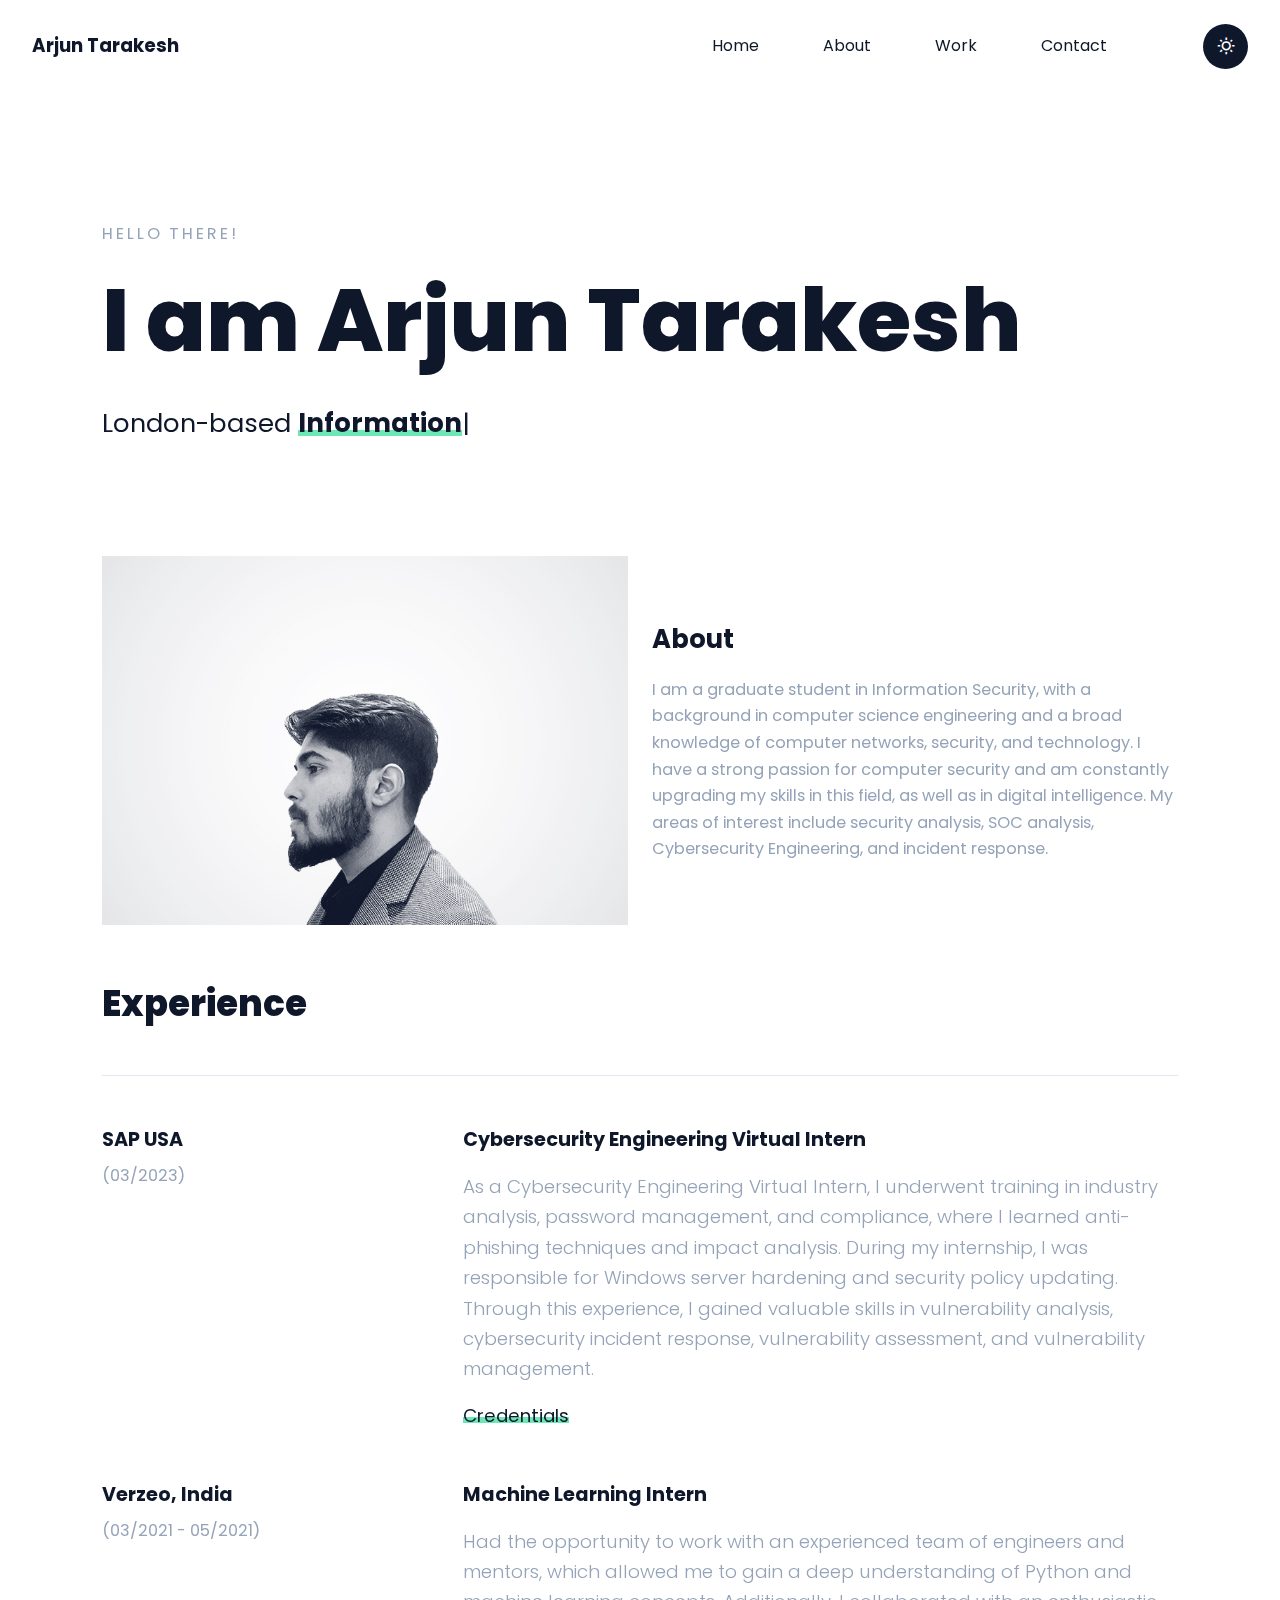
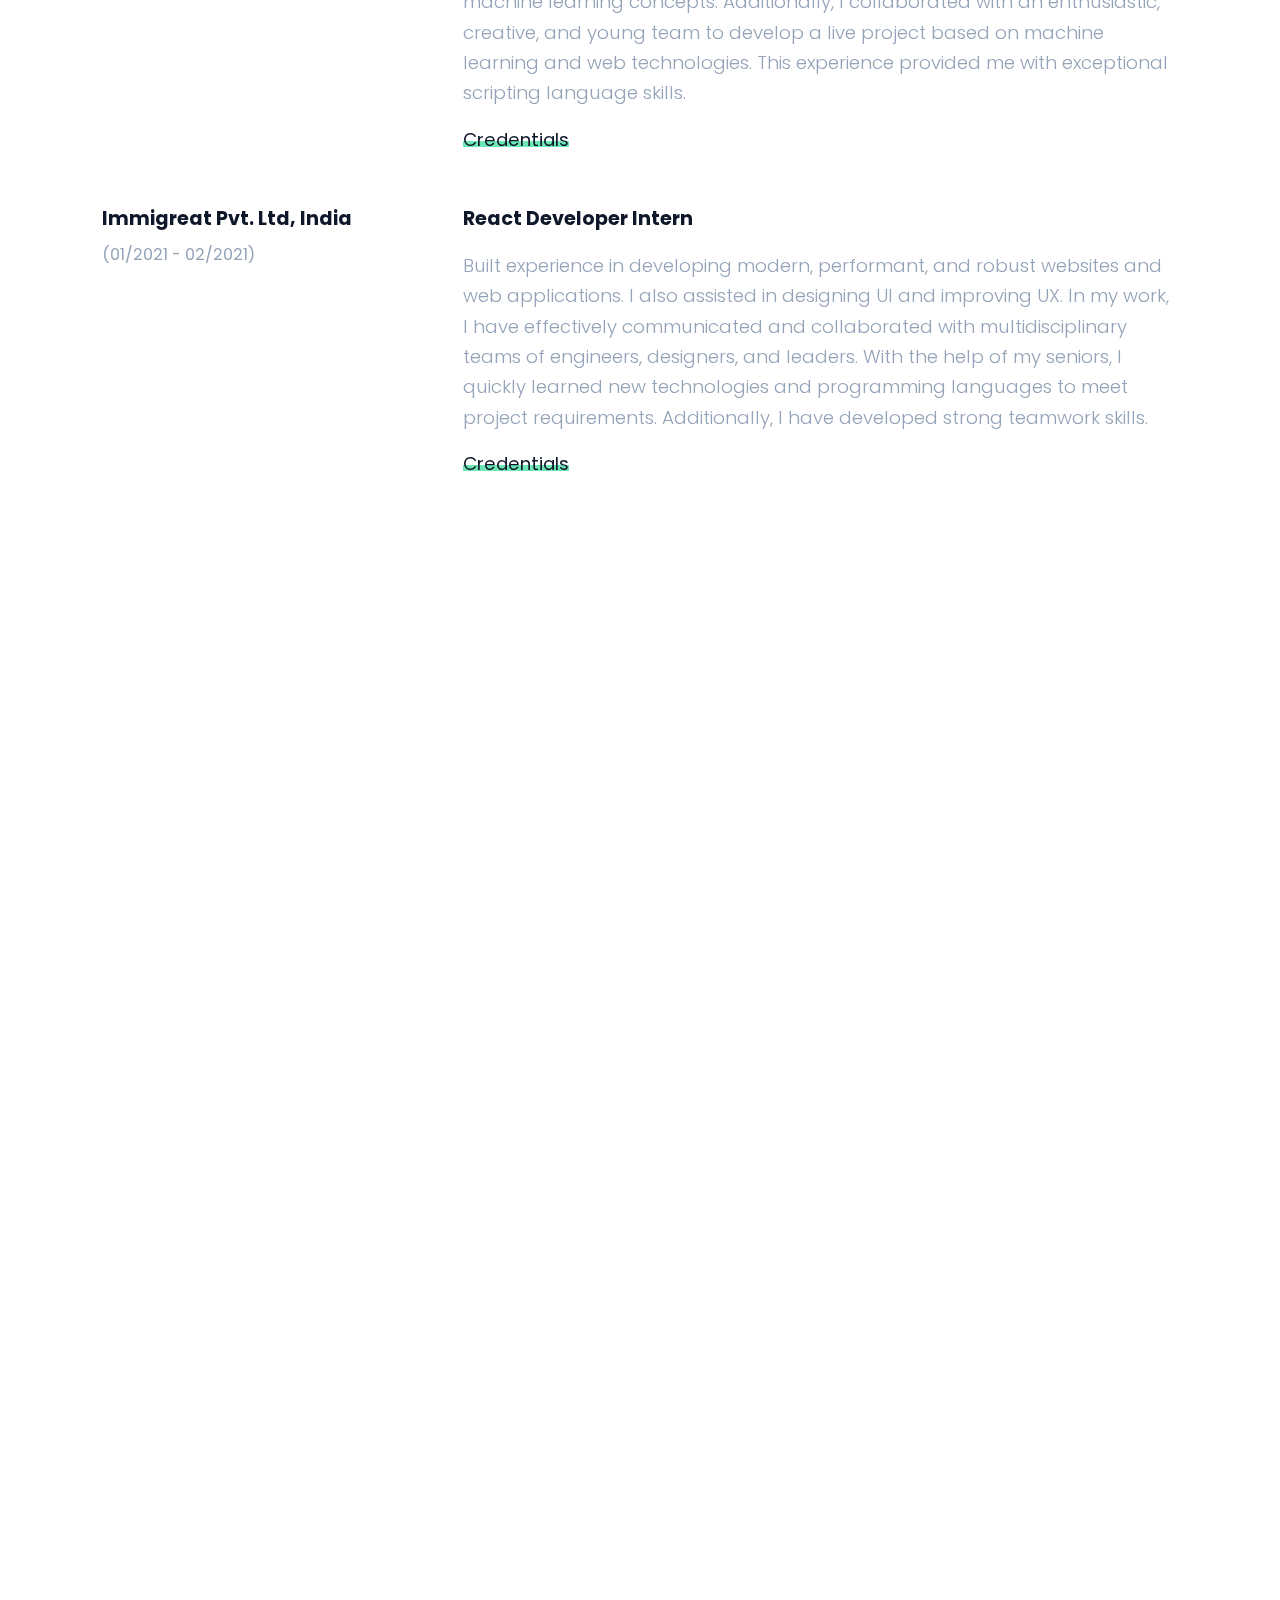
==== commit 2a5c0510: "second" ====
--- a/index.html
+++ b/index.html
@@ -43,7 +43,7 @@
   </noscript>
 
   <!-- Page Title -->
-  <title>Bootstrap 5 HTML Template</title>
+  <title>Arjun Tarakesh</title>
 
 </head>
 <body class="">
@@ -143,13 +143,13 @@
                 <!-- Experience-->
                 <div class="py-lg-6" data-scroll>
                     <h2 
-                        class="display-6 border-bottom pb-5 mb-5 fade-in-up" 
+                        class="display-6 border-bottom pb-5 mb-5 " 
                         data-scroll data-scroll-position="bottom"
                     >Experience</h2>  
                                   <!-- Single Experience-->
                                 <!-- Single Experience-->
                                 <div 
-                                    class="row gx-2 mb-5 fade-in-up" 
+                                    class="row gx-2 mb-5 " 
                                     data-scroll
                                     data-scroll-position="bottom" 
                                 >
@@ -164,7 +164,7 @@
                                     </div>
                                 </div>
                                 <div 
-                                    class="row gx-2 mb-5 fade-in-up" 
+                                    class="row gx-2 mb-5 " 
                                     data-scroll
                                     data-scroll-position="bottom" 
                                 >
@@ -179,7 +179,7 @@
                                     </div>
                                 </div>
                                 <div 
-                                    class="row gx-2 mb-5 fade-in-up" 
+                                    class="row gx-2 mb-5 " 
                                     data-scroll
                                     data-scroll-position="bottom" 
                                 >
@@ -209,7 +209,7 @@
             <!-- Page Content Goes Here -->
 
             <h2 
-            class="display-6 border-bottom pb-5 mb-5 fade-in-up" 
+            class="display-6 border-bottom pb-5 mb-5 " 
             data-scroll data-scroll-position="bottom"
         >Blog</h2>  
             <div class="row g-8" data-scroll
@@ -218,7 +218,7 @@
                     <div 
                     data-scroll
                     data-scroll-position="bottom" 
-                        class="col-12 col-md-6 fade-in-left"
+                        class="col-12 col-md-6 "
                     >
                         <div class="position-relative">
                             <a class="link-cover" target="_blank" href="https://medium.com/@arjuntarakesh01/lengthy-and-complex-passwords-does-it-really-matter-461284143e15">
@@ -236,7 +236,7 @@
                     <div 
                     data-scroll
                     data-scroll-position="bottom" 
-                        class="col-12 col-md-6 fade-in-left"
+                        class="col-12 col-md-6 "
                     >
                         <div class="position-relative">
                             <a class="link-cover" target="_blank" href="https://www.linkedin.com/pulse/testing-out-my-python-script-scrape-exif-data-from-images-tarakesh%3FtrackingId=ZM%252BwWI%252BGSkKWke%252BpvrUDmA%253D%253D/?trackingId=ZM%2BwWI%2BGSkKWke%2BpvrUDmA%3D%3D">
@@ -284,4 +284,4 @@
     <script src="./assets/js/theme.bundle.js"></script>
 </body>
 
-</html>+</html>
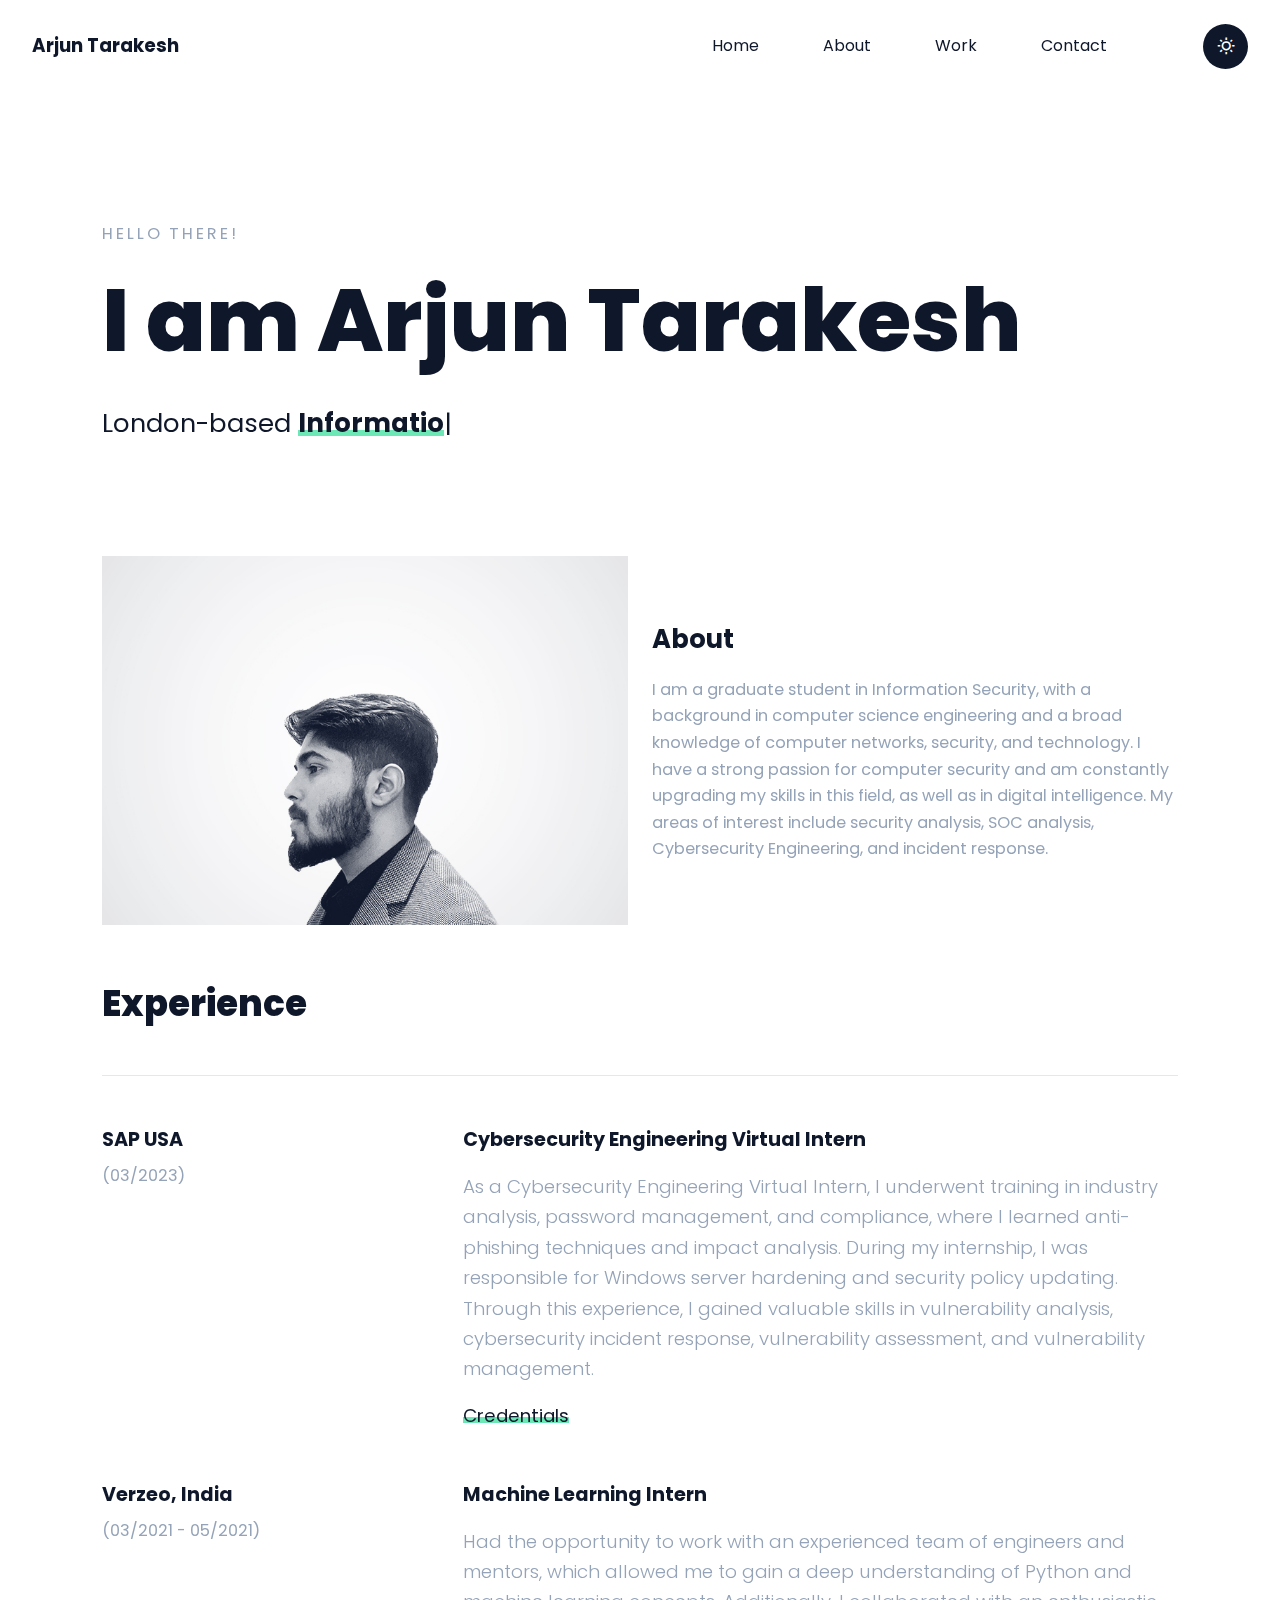
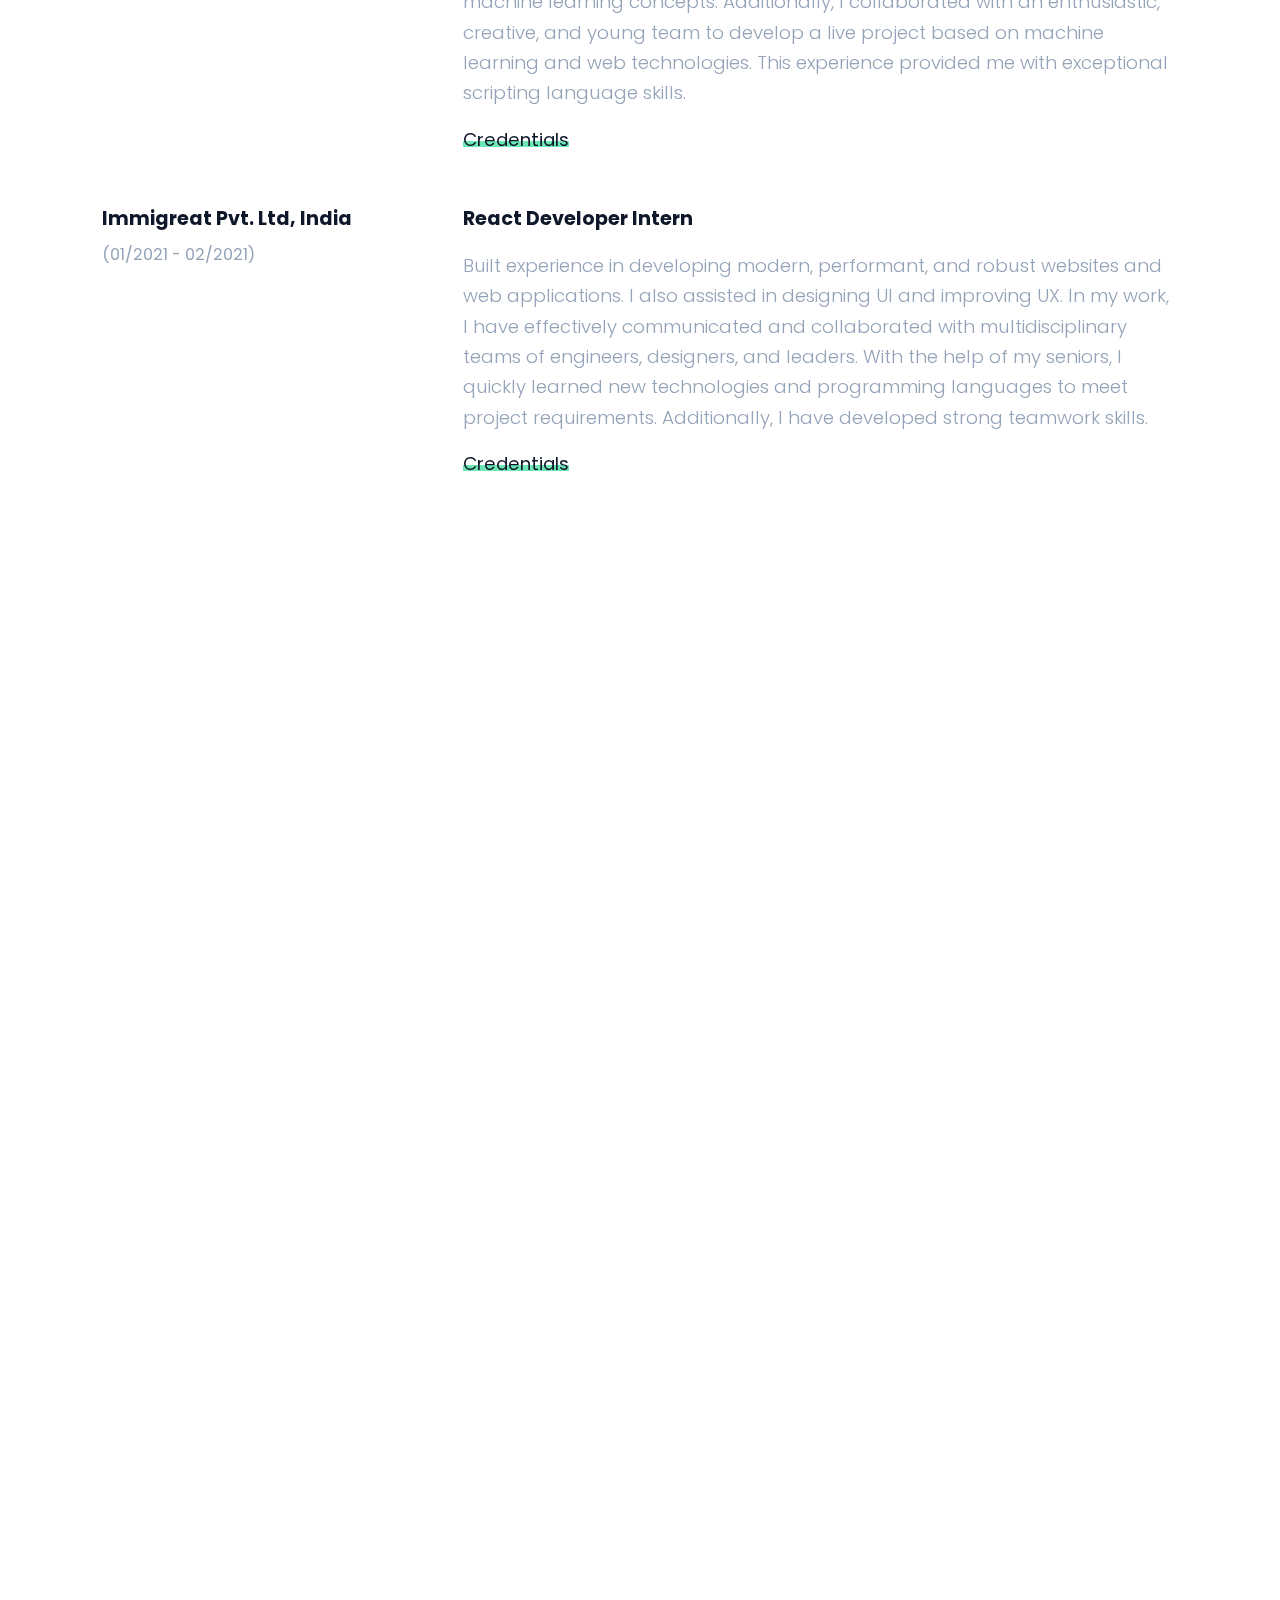
==== commit 87f5466b: "anim" ====
--- a/index.html
+++ b/index.html
@@ -95,7 +95,7 @@
                 <!-- Hero-->
                 <div class="mb-lg-10">
                     <p class="subtitle-sm" data-scroll data-scroll-speed="2" data-scroll-position="top">Hello there!</p>
-                    <h1 class="display-1 mb-4" data-scroll data-scroll-speed="4" data-scroll-position="top">I am Arjun Tarakesh</h1>
+                    <h1 class="display-1 mb-4" data-scroll data-scroll-speed="2" data-scroll-position="top">I am Arjun Tarakesh</h1>
                     <p data-scroll data-scroll-speed="6" data-scroll-position="top" class="lead typed-elem">London-based <span class="fw-bold text-highlight" data-typed='{"backSpeed": 50,"strings": ["Information Security Student", "Developer", "Security Tester", "Cyber Security Enthusiast"]}'></span></p>
                 </div>                <!-- /Hero-->
 
@@ -260,7 +260,7 @@
         <!-- Footer -->
         <!-- Footer-->
         <div class="d-flex align-items-center justify-content-center flex-column col-lg-7 col-xl-6 col-xxl-5 text-center mx-auto mt-5 px-4 px-md-0 mt-lg-10" data-scroll-section>
-            <h4 class="display-5 mb-5" data-scroll data-scroll-speed=".8" data-scroll-delay="0.05">Get In Touch</h4>
+            <h4 class="display-5 mb-5" >Get In Touch</h4>
             <a href="./contact.html" class="btn btn-primary">Contact</a>
         </div>
         
--- a/assets/css/theme.bundle.css
+++ b/assets/css/theme.bundle.css
@@ -1 +1,30706 @@
-.bg-img-cover{height:44rem;background-repeat:no-repeat;background-size:cover;background-position:50%}@media(max-width:991.98px){.bg-img-cover{height:20rem}}.body .border,body .border-bottom,body .border-left,body .border-right,body .border-top{border-color:var(--theme-border-color)!important}.text-highlight{position:relative}.text-highlight:after{content:"";height:6px;position:absolute;z-index:-1;left:0;right:0;bottom:5px;background:#6ee7b7}.text-vertical{transform:rotate(90deg);transform-origin:left top;display:inline-block;position:absolute;left:0;top:0}.text-vertical-link{text-decoration:none;color:var(--theme-body-color);transition:color .2s ease-in}.text-vertical-link:hover{color:#6ee7b7}.subtitle-sm,.subtitle-xs{color:#94a3b8;letter-spacing:.18em;text-transform:uppercase;font-size:.875em}.subtitle-xs{font-size:13px;font-weight:500}.link-body{text-decoration:none;position:relative}.link-body,.link-body:active,.link-body:hover{color:var(--theme-link-body-color)}.link-body:after{content:"";height:6px;position:absolute;z-index:-1;left:0;right:0;bottom:5px;background:var(--theme-link-body-psuedo-bg);transition:all .2s ease-in}.link-body:hover:after{height:50%}.link-cover:after{position:absolute;top:0;right:0;left:0;bottom:0;content:"";display:block}@media(max-width:991.98px){.typed-elem{min-height:10rem}}@media(max-width:767.98px){.typed-elem{min-height:12rem}}:root{--bs-blue:#3266ff;--bs-indigo:#6610f2;--bs-purple:#6f46ff;--bs-pink:#ffa69e;--bs-red:#ff6350;--bs-orange:#fc6229;--bs-yellow:#f0ae4f;--bs-green:#6ee7b7;--bs-teal:#08c5d5;--bs-cyan:#0dcaf0;--bs-white:#fff;--bs-gray:#475569;--bs-gray-dark:#1e293b;--bs-gray-100:#f1f5f9;--bs-gray-200:#e2e8f0;--bs-gray-300:#cbd5e1;--bs-gray-400:#94a3b8;--bs-gray-500:#64748b;--bs-gray-600:#475569;--bs-gray-700:#334155;--bs-gray-800:#1e293b;--bs-gray-900:#0f172a;--bs-primary:#6ee7b7;--bs-secondary:#475569;--bs-success:#6ee7b7;--bs-info:#0dcaf0;--bs-warning:#f0ae4f;--bs-danger:#ff6350;--bs-light:#f1f5f9;--bs-dark:#0f172a;--bs-primary-rgb:110,231,183;--bs-secondary-rgb:71,85,105;--bs-success-rgb:110,231,183;--bs-info-rgb:13,202,240;--bs-warning-rgb:240,174,79;--bs-danger-rgb:255,99,80;--bs-light-rgb:241,245,249;--bs-dark-rgb:15,23,42;--bs-white-rgb:255,255,255;--bs-black-rgb:0,0,0;--bs-body-color-rgb:15,23,42;--bs-body-bg-rgb:255,255,255;--bs-font-sans-serif:system-ui,-apple-system,"Segoe UI",Roboto,"Helvetica Neue",Arial,"Noto Sans","Liberation Sans",sans-serif,"Apple Color Emoji","Segoe UI Emoji","Segoe UI Symbol","Noto Color Emoji";--bs-font-monospace:SFMono-Regular,Menlo,Monaco,Consolas,"Liberation Mono","Courier New",monospace;--bs-gradient:linear-gradient(180deg,hsla(0,0%,100%,0.15),hsla(0,0%,100%,0));--bs-body-font-family:var(--bs-font-sans-serif);--bs-body-font-size:1.15rem;--bs-body-font-weight:400;--bs-body-line-height:1.65;--bs-body-color:#0f172a;--bs-body-bg:#fff}*,:after,:before{box-sizing:border-box}@media(prefers-reduced-motion:no-preference){:root{scroll-behavior:smooth}}body{margin:0;font-family:var(--bs-body-font-family);font-size:var(--bs-body-font-size);font-weight:var(--bs-body-font-weight);line-height:var(--bs-body-line-height);color:var(--bs-body-color);text-align:var(--bs-body-text-align);background-color:var(--bs-body-bg);-webkit-text-size-adjust:100%;-webkit-tap-highlight-color:rgba(0,0,0,0)}hr{margin:1rem 0;color:inherit;background-color:currentColor;border:0;opacity:.25}hr:not([size]){height:1px}.h1,.h2,.h3,.h4,.h5,.h6,h1,h2,h3,h4,h5,h6{margin-top:0;margin-bottom:.5rem;font-weight:600;line-height:1.3}.h1,h1{font-size:calc(1.4125rem + 1.95vw)}@media(min-width:1200px){.h1,h1{font-size:2.875rem}}.h2,h2{font-size:calc(1.355rem + 1.26vw)}@media(min-width:1200px){.h2,h2{font-size:2.3rem}}.h3,h3{font-size:calc(1.32625rem + .915vw)}@media(min-width:1200px){.h3,h3{font-size:2.0125rem}}.h4,h4{font-size:calc(1.2975rem + .57vw)}@media(min-width:1200px){.h4,h4{font-size:1.725rem}}.h5,h5{font-size:calc(1.26875rem + .225vw)}@media(min-width:1200px){.h5,h5{font-size:1.4375rem}}.h6,h6{font-size:1.15rem}p{margin-top:0;margin-bottom:1rem}abbr[data-bs-original-title],abbr[title]{-webkit-text-decoration:underline dotted;text-decoration:underline dotted;cursor:help;-webkit-text-decoration-skip-ink:none;text-decoration-skip-ink:none}address{margin-bottom:1rem;font-style:normal;line-height:inherit}ol,ul{padding-left:2rem}dl,ol,ul{margin-top:0;margin-bottom:1rem}ol ol,ol ul,ul ol,ul ul{margin-bottom:0}dt{font-weight:700}dd{margin-bottom:.5rem;margin-left:0}blockquote{margin:0 0 1rem}b,strong{font-weight:bolder}.small,small{font-size:.875em}.mark,mark{padding:.2em;background-color:#fcf8e3}sub,sup{position:relative;font-size:.75em;line-height:0;vertical-align:baseline}sub{bottom:-.25em}sup{top:-.5em}a{color:#6ee7b7;text-decoration:underline}a:hover{color:#58b992}a:not([href]):not([class]),a:not([href]):not([class]):hover{color:inherit;text-decoration:none}code,kbd,pre,samp{font-family:var(--bs-font-monospace);font-size:1em;direction:ltr;unicode-bidi:bidi-override}pre{display:block;margin-top:0;margin-bottom:1rem;overflow:auto;font-size:.875em}pre code{font-size:inherit;color:inherit;word-break:normal}code{font-size:.875em;color:#ffa69e;word-wrap:break-word}a>code{color:inherit}kbd{padding:.2rem .4rem;font-size:.875em;color:#fff;background-color:#0f172a;border-radius:.2rem}kbd kbd{padding:0;font-size:1em;font-weight:700}figure{margin:0 0 1rem}img,svg{vertical-align:middle}table{caption-side:bottom;border-collapse:collapse}caption{padding-top:.5rem;padding-bottom:.5rem;color:#94a3b8;text-align:left}th{text-align:inherit;text-align:-webkit-match-parent}tbody,td,tfoot,th,thead,tr{border:0 solid;border-color:inherit}label{display:inline-block}button{border-radius:0}button:focus:not(:focus-visible){outline:0}button,input,optgroup,select,textarea{margin:0;font-family:inherit;font-size:inherit;line-height:inherit}button,select{text-transform:none}[role=button]{cursor:pointer}select{word-wrap:normal}select:disabled{opacity:1}[list]::-webkit-calendar-picker-indicator{display:none}[type=button],[type=reset],[type=submit],button{-webkit-appearance:button}[type=button]:not(:disabled),[type=reset]:not(:disabled),[type=submit]:not(:disabled),button:not(:disabled){cursor:pointer}::-moz-focus-inner{padding:0;border-style:none}textarea{resize:vertical}fieldset{min-width:0;padding:0;margin:0;border:0}legend{float:left;width:100%;padding:0;margin-bottom:.5rem;font-size:calc(1.275rem + .3vw);line-height:inherit}@media(min-width:1200px){legend{font-size:1.5rem}}legend+*{clear:left}::-webkit-datetime-edit-day-field,::-webkit-datetime-edit-fields-wrapper,::-webkit-datetime-edit-hour-field,::-webkit-datetime-edit-minute,::-webkit-datetime-edit-month-field,::-webkit-datetime-edit-text,::-webkit-datetime-edit-year-field{padding:0}::-webkit-inner-spin-button{height:auto}[type=search]{outline-offset:-2px;-webkit-appearance:textfield}::-webkit-search-decoration{-webkit-appearance:none}::-webkit-color-swatch-wrapper{padding:0}::file-selector-button{font:inherit}::-webkit-file-upload-button{font:inherit;-webkit-appearance:button}output{display:inline-block}iframe{border:0}summary{display:list-item;cursor:pointer}progress{vertical-align:baseline}[hidden]{display:none!important}.lead{font-size:calc(1.286rem + .432vw);font-weight:400}@media(min-width:1200px){.lead{font-size:1.61rem}}.display-1{font-size:calc(1.675rem + 5.1vw);font-weight:800;line-height:1.3}@media(min-width:1200px){.display-1{font-size:5.5rem}}.display-2{font-size:calc(1.575rem + 3.9vw);font-weight:800;line-height:1.3}@media(min-width:1200px){.display-2{font-size:4.5rem}}.display-3{font-size:calc(1.525rem + 3.3vw);font-weight:800;line-height:1.3}@media(min-width:1200px){.display-3{font-size:4rem}}.display-4{font-size:calc(1.475rem + 2.7vw);font-weight:800;line-height:1.3}@media(min-width:1200px){.display-4{font-size:3.5rem}}.display-5{font-size:calc(1.425rem + 2.1vw);font-weight:800;line-height:1.3}@media(min-width:1200px){.display-5{font-size:3rem}}.display-6{font-size:calc(1.35rem + 1.2vw);font-weight:800;line-height:1.3}@media(min-width:1200px){.display-6{font-size:2.25rem}}.list-inline,.list-unstyled{padding-left:0;list-style:none}.list-inline-item{display:inline-block}.list-inline-item:not(:last-child){margin-right:.5rem}.initialism{font-size:.875em;text-transform:uppercase}.blockquote{margin-bottom:1rem;font-size:calc(1.26875rem + .225vw)}@media(min-width:1200px){.blockquote{font-size:1.4375rem}}.blockquote>:last-child{margin-bottom:0}.blockquote-footer{margin-top:-1rem;margin-bottom:1rem;font-size:.875em;color:#475569}.blockquote-footer:before{content:"— "}.img-fluid,.img-thumbnail{max-width:100%;height:auto}.img-thumbnail{padding:.25rem;background-color:#fff;border:1px solid #cbd5e1;border-radius:.25rem}.figure{display:inline-block}.figure-img{margin-bottom:.5rem;line-height:1}.figure-caption{font-size:.875em;color:#475569}.container,.container-fluid,.container-lg,.container-md,.container-sm,.container-xl,.container-xxl{width:100%;padding-right:var(--bs-gutter-x,.75rem);padding-left:var(--bs-gutter-x,.75rem);margin-right:auto;margin-left:auto}@media(min-width:576px){.container,.container-sm{max-width:100%}}@media(min-width:768px){.container,.container-md,.container-sm{max-width:100%}}@media(min-width:992px){.container,.container-lg,.container-md,.container-sm{max-width:100%}}@media(min-width:1200px){.container,.container-lg,.container-md,.container-sm,.container-xl{max-width:1140px}}@media(min-width:1400px){.container,.container-lg,.container-md,.container-sm,.container-xl,.container-xxl{max-width:1320px}}.row{--bs-gutter-x:1.5rem;--bs-gutter-y:0;display:flex;flex-wrap:wrap;margin-top:calc(var(--bs-gutter-y)*-1);margin-right:calc(var(--bs-gutter-x)*-0.5);margin-left:calc(var(--bs-gutter-x)*-0.5)}.row>*{flex-shrink:0;width:100%;max-width:100%;padding-right:calc(var(--bs-gutter-x)*0.5);padding-left:calc(var(--bs-gutter-x)*0.5);margin-top:var(--bs-gutter-y)}.grid{display:grid;grid-template-rows:repeat(var(--bs-rows,1),1fr);grid-template-columns:repeat(var(--bs-columns,12),1fr);gap:var(--bs-gap,1.5rem)}.grid .g-col-1{grid-column:auto/span 1}.grid .g-col-2{grid-column:auto/span 2}.grid .g-col-3{grid-column:auto/span 3}.grid .g-col-4{grid-column:auto/span 4}.grid .g-col-5{grid-column:auto/span 5}.grid .g-col-6{grid-column:auto/span 6}.grid .g-col-7{grid-column:auto/span 7}.grid .g-col-8{grid-column:auto/span 8}.grid .g-col-9{grid-column:auto/span 9}.grid .g-col-10{grid-column:auto/span 10}.grid .g-col-11{grid-column:auto/span 11}.grid .g-col-12{grid-column:auto/span 12}.grid .g-start-1{grid-column-start:1}.grid .g-start-2{grid-column-start:2}.grid .g-start-3{grid-column-start:3}.grid .g-start-4{grid-column-start:4}.grid .g-start-5{grid-column-start:5}.grid .g-start-6{grid-column-start:6}.grid .g-start-7{grid-column-start:7}.grid .g-start-8{grid-column-start:8}.grid .g-start-9{grid-column-start:9}.grid .g-start-10{grid-column-start:10}.grid .g-start-11{grid-column-start:11}@media(min-width:576px){.grid .g-col-sm-1{grid-column:auto/span 1}.grid .g-col-sm-2{grid-column:auto/span 2}.grid .g-col-sm-3{grid-column:auto/span 3}.grid .g-col-sm-4{grid-column:auto/span 4}.grid .g-col-sm-5{grid-column:auto/span 5}.grid .g-col-sm-6{grid-column:auto/span 6}.grid .g-col-sm-7{grid-column:auto/span 7}.grid .g-col-sm-8{grid-column:auto/span 8}.grid .g-col-sm-9{grid-column:auto/span 9}.grid .g-col-sm-10{grid-column:auto/span 10}.grid .g-col-sm-11{grid-column:auto/span 11}.grid .g-col-sm-12{grid-column:auto/span 12}.grid .g-start-sm-1{grid-column-start:1}.grid .g-start-sm-2{grid-column-start:2}.grid .g-start-sm-3{grid-column-start:3}.grid .g-start-sm-4{grid-column-start:4}.grid .g-start-sm-5{grid-column-start:5}.grid .g-start-sm-6{grid-column-start:6}.grid .g-start-sm-7{grid-column-start:7}.grid .g-start-sm-8{grid-column-start:8}.grid .g-start-sm-9{grid-column-start:9}.grid .g-start-sm-10{grid-column-start:10}.grid .g-start-sm-11{grid-column-start:11}}@media(min-width:768px){.grid .g-col-md-1{grid-column:auto/span 1}.grid .g-col-md-2{grid-column:auto/span 2}.grid .g-col-md-3{grid-column:auto/span 3}.grid .g-col-md-4{grid-column:auto/span 4}.grid .g-col-md-5{grid-column:auto/span 5}.grid .g-col-md-6{grid-column:auto/span 6}.grid .g-col-md-7{grid-column:auto/span 7}.grid .g-col-md-8{grid-column:auto/span 8}.grid .g-col-md-9{grid-column:auto/span 9}.grid .g-col-md-10{grid-column:auto/span 10}.grid .g-col-md-11{grid-column:auto/span 11}.grid .g-col-md-12{grid-column:auto/span 12}.grid .g-start-md-1{grid-column-start:1}.grid .g-start-md-2{grid-column-start:2}.grid .g-start-md-3{grid-column-start:3}.grid .g-start-md-4{grid-column-start:4}.grid .g-start-md-5{grid-column-start:5}.grid .g-start-md-6{grid-column-start:6}.grid .g-start-md-7{grid-column-start:7}.grid .g-start-md-8{grid-column-start:8}.grid .g-start-md-9{grid-column-start:9}.grid .g-start-md-10{grid-column-start:10}.grid .g-start-md-11{grid-column-start:11}}@media(min-width:992px){.grid .g-col-lg-1{grid-column:auto/span 1}.grid .g-col-lg-2{grid-column:auto/span 2}.grid .g-col-lg-3{grid-column:auto/span 3}.grid .g-col-lg-4{grid-column:auto/span 4}.grid .g-col-lg-5{grid-column:auto/span 5}.grid .g-col-lg-6{grid-column:auto/span 6}.grid .g-col-lg-7{grid-column:auto/span 7}.grid .g-col-lg-8{grid-column:auto/span 8}.grid .g-col-lg-9{grid-column:auto/span 9}.grid .g-col-lg-10{grid-column:auto/span 10}.grid .g-col-lg-11{grid-column:auto/span 11}.grid .g-col-lg-12{grid-column:auto/span 12}.grid .g-start-lg-1{grid-column-start:1}.grid .g-start-lg-2{grid-column-start:2}.grid .g-start-lg-3{grid-column-start:3}.grid .g-start-lg-4{grid-column-start:4}.grid .g-start-lg-5{grid-column-start:5}.grid .g-start-lg-6{grid-column-start:6}.grid .g-start-lg-7{grid-column-start:7}.grid .g-start-lg-8{grid-column-start:8}.grid .g-start-lg-9{grid-column-start:9}.grid .g-start-lg-10{grid-column-start:10}.grid .g-start-lg-11{grid-column-start:11}}@media(min-width:1200px){.grid .g-col-xl-1{grid-column:auto/span 1}.grid .g-col-xl-2{grid-column:auto/span 2}.grid .g-col-xl-3{grid-column:auto/span 3}.grid .g-col-xl-4{grid-column:auto/span 4}.grid .g-col-xl-5{grid-column:auto/span 5}.grid .g-col-xl-6{grid-column:auto/span 6}.grid .g-col-xl-7{grid-column:auto/span 7}.grid .g-col-xl-8{grid-column:auto/span 8}.grid .g-col-xl-9{grid-column:auto/span 9}.grid .g-col-xl-10{grid-column:auto/span 10}.grid .g-col-xl-11{grid-column:auto/span 11}.grid .g-col-xl-12{grid-column:auto/span 12}.grid .g-start-xl-1{grid-column-start:1}.grid .g-start-xl-2{grid-column-start:2}.grid .g-start-xl-3{grid-column-start:3}.grid .g-start-xl-4{grid-column-start:4}.grid .g-start-xl-5{grid-column-start:5}.grid .g-start-xl-6{grid-column-start:6}.grid .g-start-xl-7{grid-column-start:7}.grid .g-start-xl-8{grid-column-start:8}.grid .g-start-xl-9{grid-column-start:9}.grid .g-start-xl-10{grid-column-start:10}.grid .g-start-xl-11{grid-column-start:11}}@media(min-width:1400px){.grid .g-col-xxl-1{grid-column:auto/span 1}.grid .g-col-xxl-2{grid-column:auto/span 2}.grid .g-col-xxl-3{grid-column:auto/span 3}.grid .g-col-xxl-4{grid-column:auto/span 4}.grid .g-col-xxl-5{grid-column:auto/span 5}.grid .g-col-xxl-6{grid-column:auto/span 6}.grid .g-col-xxl-7{grid-column:auto/span 7}.grid .g-col-xxl-8{grid-column:auto/span 8}.grid .g-col-xxl-9{grid-column:auto/span 9}.grid .g-col-xxl-10{grid-column:auto/span 10}.grid .g-col-xxl-11{grid-column:auto/span 11}.grid .g-col-xxl-12{grid-column:auto/span 12}.grid .g-start-xxl-1{grid-column-start:1}.grid .g-start-xxl-2{grid-column-start:2}.grid .g-start-xxl-3{grid-column-start:3}.grid .g-start-xxl-4{grid-column-start:4}.grid .g-start-xxl-5{grid-column-start:5}.grid .g-start-xxl-6{grid-column-start:6}.grid .g-start-xxl-7{grid-column-start:7}.grid .g-start-xxl-8{grid-column-start:8}.grid .g-start-xxl-9{grid-column-start:9}.grid .g-start-xxl-10{grid-column-start:10}.grid .g-start-xxl-11{grid-column-start:11}}.col{flex:1 0 0%}.row-cols-auto>*{flex:0 0 auto;width:auto}.row-cols-1>*{flex:0 0 auto;width:100%}.row-cols-2>*{flex:0 0 auto;width:50%}.row-cols-3>*{flex:0 0 auto;width:33.3333333333%}.row-cols-4>*{flex:0 0 auto;width:25%}.row-cols-5>*{flex:0 0 auto;width:20%}.row-cols-6>*{flex:0 0 auto;width:16.6666666667%}.col-auto{flex:0 0 auto;width:auto}.col-1{flex:0 0 auto;width:8.33333333%}.col-2{flex:0 0 auto;width:16.66666667%}.col-3{flex:0 0 auto;width:25%}.col-4{flex:0 0 auto;width:33.33333333%}.col-5{flex:0 0 auto;width:41.66666667%}.col-6{flex:0 0 auto;width:50%}.col-7{flex:0 0 auto;width:58.33333333%}.col-8{flex:0 0 auto;width:66.66666667%}.col-9{flex:0 0 auto;width:75%}.col-10{flex:0 0 auto;width:83.33333333%}.col-11{flex:0 0 auto;width:91.66666667%}.col-12{flex:0 0 auto;width:100%}.offset-1{margin-left:8.33333333%}.offset-2{margin-left:16.66666667%}.offset-3{margin-left:25%}.offset-4{margin-left:33.33333333%}.offset-5{margin-left:41.66666667%}.offset-6{margin-left:50%}.offset-7{margin-left:58.33333333%}.offset-8{margin-left:66.66666667%}.offset-9{margin-left:75%}.offset-10{margin-left:83.33333333%}.offset-11{margin-left:91.66666667%}.g-0,.gx-0{--bs-gutter-x:0}.g-0,.gy-0{--bs-gutter-y:0}.g-1,.gx-1{--bs-gutter-x:0.25rem}.g-1,.gy-1{--bs-gutter-y:0.25rem}.g-2,.gx-2{--bs-gutter-x:0.5rem}.g-2,.gy-2{--bs-gutter-y:0.5rem}.g-3,.gx-3{--bs-gutter-x:1rem}.g-3,.gy-3{--bs-gutter-y:1rem}.g-4,.gx-4{--bs-gutter-x:1.5rem}.g-4,.gy-4{--bs-gutter-y:1.5rem}.g-5,.gx-5{--bs-gutter-x:3rem}.g-5,.gy-5{--bs-gutter-y:3rem}.g-6,.gx-6{--bs-gutter-x:3.5rem}.g-6,.gy-6{--bs-gutter-y:3.5rem}.g-7,.gx-7{--bs-gutter-x:4rem}.g-7,.gy-7{--bs-gutter-y:4rem}.g-8,.gx-8{--bs-gutter-x:5rem}.g-8,.gy-8{--bs-gutter-y:5rem}.g-9,.gx-9{--bs-gutter-x:6rem}.g-9,.gy-9{--bs-gutter-y:6rem}.g-10,.gx-10{--bs-gutter-x:7rem}.g-10,.gy-10{--bs-gutter-y:7rem}@media(min-width:576px){.col-sm{flex:1 0 0%}.row-cols-sm-auto>*{flex:0 0 auto;width:auto}.row-cols-sm-1>*{flex:0 0 auto;width:100%}.row-cols-sm-2>*{flex:0 0 auto;width:50%}.row-cols-sm-3>*{flex:0 0 auto;width:33.3333333333%}.row-cols-sm-4>*{flex:0 0 auto;width:25%}.row-cols-sm-5>*{flex:0 0 auto;width:20%}.row-cols-sm-6>*{flex:0 0 auto;width:16.6666666667%}.col-sm-auto{flex:0 0 auto;width:auto}.col-sm-1{flex:0 0 auto;width:8.33333333%}.col-sm-2{flex:0 0 auto;width:16.66666667%}.col-sm-3{flex:0 0 auto;width:25%}.col-sm-4{flex:0 0 auto;width:33.33333333%}.col-sm-5{flex:0 0 auto;width:41.66666667%}.col-sm-6{flex:0 0 auto;width:50%}.col-sm-7{flex:0 0 auto;width:58.33333333%}.col-sm-8{flex:0 0 auto;width:66.66666667%}.col-sm-9{flex:0 0 auto;width:75%}.col-sm-10{flex:0 0 auto;width:83.33333333%}.col-sm-11{flex:0 0 auto;width:91.66666667%}.col-sm-12{flex:0 0 auto;width:100%}.offset-sm-0{margin-left:0}.offset-sm-1{margin-left:8.33333333%}.offset-sm-2{margin-left:16.66666667%}.offset-sm-3{margin-left:25%}.offset-sm-4{margin-left:33.33333333%}.offset-sm-5{margin-left:41.66666667%}.offset-sm-6{margin-left:50%}.offset-sm-7{margin-left:58.33333333%}.offset-sm-8{margin-left:66.66666667%}.offset-sm-9{margin-left:75%}.offset-sm-10{margin-left:83.33333333%}.offset-sm-11{margin-left:91.66666667%}.g-sm-0,.gx-sm-0{--bs-gutter-x:0}.g-sm-0,.gy-sm-0{--bs-gutter-y:0}.g-sm-1,.gx-sm-1{--bs-gutter-x:0.25rem}.g-sm-1,.gy-sm-1{--bs-gutter-y:0.25rem}.g-sm-2,.gx-sm-2{--bs-gutter-x:0.5rem}.g-sm-2,.gy-sm-2{--bs-gutter-y:0.5rem}.g-sm-3,.gx-sm-3{--bs-gutter-x:1rem}.g-sm-3,.gy-sm-3{--bs-gutter-y:1rem}.g-sm-4,.gx-sm-4{--bs-gutter-x:1.5rem}.g-sm-4,.gy-sm-4{--bs-gutter-y:1.5rem}.g-sm-5,.gx-sm-5{--bs-gutter-x:3rem}.g-sm-5,.gy-sm-5{--bs-gutter-y:3rem}.g-sm-6,.gx-sm-6{--bs-gutter-x:3.5rem}.g-sm-6,.gy-sm-6{--bs-gutter-y:3.5rem}.g-sm-7,.gx-sm-7{--bs-gutter-x:4rem}.g-sm-7,.gy-sm-7{--bs-gutter-y:4rem}.g-sm-8,.gx-sm-8{--bs-gutter-x:5rem}.g-sm-8,.gy-sm-8{--bs-gutter-y:5rem}.g-sm-9,.gx-sm-9{--bs-gutter-x:6rem}.g-sm-9,.gy-sm-9{--bs-gutter-y:6rem}.g-sm-10,.gx-sm-10{--bs-gutter-x:7rem}.g-sm-10,.gy-sm-10{--bs-gutter-y:7rem}}@media(min-width:768px){.col-md{flex:1 0 0%}.row-cols-md-auto>*{flex:0 0 auto;width:auto}.row-cols-md-1>*{flex:0 0 auto;width:100%}.row-cols-md-2>*{flex:0 0 auto;width:50%}.row-cols-md-3>*{flex:0 0 auto;width:33.3333333333%}.row-cols-md-4>*{flex:0 0 auto;width:25%}.row-cols-md-5>*{flex:0 0 auto;width:20%}.row-cols-md-6>*{flex:0 0 auto;width:16.6666666667%}.col-md-auto{flex:0 0 auto;width:auto}.col-md-1{flex:0 0 auto;width:8.33333333%}.col-md-2{flex:0 0 auto;width:16.66666667%}.col-md-3{flex:0 0 auto;width:25%}.col-md-4{flex:0 0 auto;width:33.33333333%}.col-md-5{flex:0 0 auto;width:41.66666667%}.col-md-6{flex:0 0 auto;width:50%}.col-md-7{flex:0 0 auto;width:58.33333333%}.col-md-8{flex:0 0 auto;width:66.66666667%}.col-md-9{flex:0 0 auto;width:75%}.col-md-10{flex:0 0 auto;width:83.33333333%}.col-md-11{flex:0 0 auto;width:91.66666667%}.col-md-12{flex:0 0 auto;width:100%}.offset-md-0{margin-left:0}.offset-md-1{margin-left:8.33333333%}.offset-md-2{margin-left:16.66666667%}.offset-md-3{margin-left:25%}.offset-md-4{margin-left:33.33333333%}.offset-md-5{margin-left:41.66666667%}.offset-md-6{margin-left:50%}.offset-md-7{margin-left:58.33333333%}.offset-md-8{margin-left:66.66666667%}.offset-md-9{margin-left:75%}.offset-md-10{margin-left:83.33333333%}.offset-md-11{margin-left:91.66666667%}.g-md-0,.gx-md-0{--bs-gutter-x:0}.g-md-0,.gy-md-0{--bs-gutter-y:0}.g-md-1,.gx-md-1{--bs-gutter-x:0.25rem}.g-md-1,.gy-md-1{--bs-gutter-y:0.25rem}.g-md-2,.gx-md-2{--bs-gutter-x:0.5rem}.g-md-2,.gy-md-2{--bs-gutter-y:0.5rem}.g-md-3,.gx-md-3{--bs-gutter-x:1rem}.g-md-3,.gy-md-3{--bs-gutter-y:1rem}.g-md-4,.gx-md-4{--bs-gutter-x:1.5rem}.g-md-4,.gy-md-4{--bs-gutter-y:1.5rem}.g-md-5,.gx-md-5{--bs-gutter-x:3rem}.g-md-5,.gy-md-5{--bs-gutter-y:3rem}.g-md-6,.gx-md-6{--bs-gutter-x:3.5rem}.g-md-6,.gy-md-6{--bs-gutter-y:3.5rem}.g-md-7,.gx-md-7{--bs-gutter-x:4rem}.g-md-7,.gy-md-7{--bs-gutter-y:4rem}.g-md-8,.gx-md-8{--bs-gutter-x:5rem}.g-md-8,.gy-md-8{--bs-gutter-y:5rem}.g-md-9,.gx-md-9{--bs-gutter-x:6rem}.g-md-9,.gy-md-9{--bs-gutter-y:6rem}.g-md-10,.gx-md-10{--bs-gutter-x:7rem}.g-md-10,.gy-md-10{--bs-gutter-y:7rem}}@media(min-width:992px){.col-lg{flex:1 0 0%}.row-cols-lg-auto>*{flex:0 0 auto;width:auto}.row-cols-lg-1>*{flex:0 0 auto;width:100%}.row-cols-lg-2>*{flex:0 0 auto;width:50%}.row-cols-lg-3>*{flex:0 0 auto;width:33.3333333333%}.row-cols-lg-4>*{flex:0 0 auto;width:25%}.row-cols-lg-5>*{flex:0 0 auto;width:20%}.row-cols-lg-6>*{flex:0 0 auto;width:16.6666666667%}.col-lg-auto{flex:0 0 auto;width:auto}.col-lg-1{flex:0 0 auto;width:8.33333333%}.col-lg-2{flex:0 0 auto;width:16.66666667%}.col-lg-3{flex:0 0 auto;width:25%}.col-lg-4{flex:0 0 auto;width:33.33333333%}.col-lg-5{flex:0 0 auto;width:41.66666667%}.col-lg-6{flex:0 0 auto;width:50%}.col-lg-7{flex:0 0 auto;width:58.33333333%}.col-lg-8{flex:0 0 auto;width:66.66666667%}.col-lg-9{flex:0 0 auto;width:75%}.col-lg-10{flex:0 0 auto;width:83.33333333%}.col-lg-11{flex:0 0 auto;width:91.66666667%}.col-lg-12{flex:0 0 auto;width:100%}.offset-lg-0{margin-left:0}.offset-lg-1{margin-left:8.33333333%}.offset-lg-2{margin-left:16.66666667%}.offset-lg-3{margin-left:25%}.offset-lg-4{margin-left:33.33333333%}.offset-lg-5{margin-left:41.66666667%}.offset-lg-6{margin-left:50%}.offset-lg-7{margin-left:58.33333333%}.offset-lg-8{margin-left:66.66666667%}.offset-lg-9{margin-left:75%}.offset-lg-10{margin-left:83.33333333%}.offset-lg-11{margin-left:91.66666667%}.g-lg-0,.gx-lg-0{--bs-gutter-x:0}.g-lg-0,.gy-lg-0{--bs-gutter-y:0}.g-lg-1,.gx-lg-1{--bs-gutter-x:0.25rem}.g-lg-1,.gy-lg-1{--bs-gutter-y:0.25rem}.g-lg-2,.gx-lg-2{--bs-gutter-x:0.5rem}.g-lg-2,.gy-lg-2{--bs-gutter-y:0.5rem}.g-lg-3,.gx-lg-3{--bs-gutter-x:1rem}.g-lg-3,.gy-lg-3{--bs-gutter-y:1rem}.g-lg-4,.gx-lg-4{--bs-gutter-x:1.5rem}.g-lg-4,.gy-lg-4{--bs-gutter-y:1.5rem}.g-lg-5,.gx-lg-5{--bs-gutter-x:3rem}.g-lg-5,.gy-lg-5{--bs-gutter-y:3rem}.g-lg-6,.gx-lg-6{--bs-gutter-x:3.5rem}.g-lg-6,.gy-lg-6{--bs-gutter-y:3.5rem}.g-lg-7,.gx-lg-7{--bs-gutter-x:4rem}.g-lg-7,.gy-lg-7{--bs-gutter-y:4rem}.g-lg-8,.gx-lg-8{--bs-gutter-x:5rem}.g-lg-8,.gy-lg-8{--bs-gutter-y:5rem}.g-lg-9,.gx-lg-9{--bs-gutter-x:6rem}.g-lg-9,.gy-lg-9{--bs-gutter-y:6rem}.g-lg-10,.gx-lg-10{--bs-gutter-x:7rem}.g-lg-10,.gy-lg-10{--bs-gutter-y:7rem}}@media(min-width:1200px){.col-xl{flex:1 0 0%}.row-cols-xl-auto>*{flex:0 0 auto;width:auto}.row-cols-xl-1>*{flex:0 0 auto;width:100%}.row-cols-xl-2>*{flex:0 0 auto;width:50%}.row-cols-xl-3>*{flex:0 0 auto;width:33.3333333333%}.row-cols-xl-4>*{flex:0 0 auto;width:25%}.row-cols-xl-5>*{flex:0 0 auto;width:20%}.row-cols-xl-6>*{flex:0 0 auto;width:16.6666666667%}.col-xl-auto{flex:0 0 auto;width:auto}.col-xl-1{flex:0 0 auto;width:8.33333333%}.col-xl-2{flex:0 0 auto;width:16.66666667%}.col-xl-3{flex:0 0 auto;width:25%}.col-xl-4{flex:0 0 auto;width:33.33333333%}.col-xl-5{flex:0 0 auto;width:41.66666667%}.col-xl-6{flex:0 0 auto;width:50%}.col-xl-7{flex:0 0 auto;width:58.33333333%}.col-xl-8{flex:0 0 auto;width:66.66666667%}.col-xl-9{flex:0 0 auto;width:75%}.col-xl-10{flex:0 0 auto;width:83.33333333%}.col-xl-11{flex:0 0 auto;width:91.66666667%}.col-xl-12{flex:0 0 auto;width:100%}.offset-xl-0{margin-left:0}.offset-xl-1{margin-left:8.33333333%}.offset-xl-2{margin-left:16.66666667%}.offset-xl-3{margin-left:25%}.offset-xl-4{margin-left:33.33333333%}.offset-xl-5{margin-left:41.66666667%}.offset-xl-6{margin-left:50%}.offset-xl-7{margin-left:58.33333333%}.offset-xl-8{margin-left:66.66666667%}.offset-xl-9{margin-left:75%}.offset-xl-10{margin-left:83.33333333%}.offset-xl-11{margin-left:91.66666667%}.g-xl-0,.gx-xl-0{--bs-gutter-x:0}.g-xl-0,.gy-xl-0{--bs-gutter-y:0}.g-xl-1,.gx-xl-1{--bs-gutter-x:0.25rem}.g-xl-1,.gy-xl-1{--bs-gutter-y:0.25rem}.g-xl-2,.gx-xl-2{--bs-gutter-x:0.5rem}.g-xl-2,.gy-xl-2{--bs-gutter-y:0.5rem}.g-xl-3,.gx-xl-3{--bs-gutter-x:1rem}.g-xl-3,.gy-xl-3{--bs-gutter-y:1rem}.g-xl-4,.gx-xl-4{--bs-gutter-x:1.5rem}.g-xl-4,.gy-xl-4{--bs-gutter-y:1.5rem}.g-xl-5,.gx-xl-5{--bs-gutter-x:3rem}.g-xl-5,.gy-xl-5{--bs-gutter-y:3rem}.g-xl-6,.gx-xl-6{--bs-gutter-x:3.5rem}.g-xl-6,.gy-xl-6{--bs-gutter-y:3.5rem}.g-xl-7,.gx-xl-7{--bs-gutter-x:4rem}.g-xl-7,.gy-xl-7{--bs-gutter-y:4rem}.g-xl-8,.gx-xl-8{--bs-gutter-x:5rem}.g-xl-8,.gy-xl-8{--bs-gutter-y:5rem}.g-xl-9,.gx-xl-9{--bs-gutter-x:6rem}.g-xl-9,.gy-xl-9{--bs-gutter-y:6rem}.g-xl-10,.gx-xl-10{--bs-gutter-x:7rem}.g-xl-10,.gy-xl-10{--bs-gutter-y:7rem}}@media(min-width:1400px){.col-xxl{flex:1 0 0%}.row-cols-xxl-auto>*{flex:0 0 auto;width:auto}.row-cols-xxl-1>*{flex:0 0 auto;width:100%}.row-cols-xxl-2>*{flex:0 0 auto;width:50%}.row-cols-xxl-3>*{flex:0 0 auto;width:33.3333333333%}.row-cols-xxl-4>*{flex:0 0 auto;width:25%}.row-cols-xxl-5>*{flex:0 0 auto;width:20%}.row-cols-xxl-6>*{flex:0 0 auto;width:16.6666666667%}.col-xxl-auto{flex:0 0 auto;width:auto}.col-xxl-1{flex:0 0 auto;width:8.33333333%}.col-xxl-2{flex:0 0 auto;width:16.66666667%}.col-xxl-3{flex:0 0 auto;width:25%}.col-xxl-4{flex:0 0 auto;width:33.33333333%}.col-xxl-5{flex:0 0 auto;width:41.66666667%}.col-xxl-6{flex:0 0 auto;width:50%}.col-xxl-7{flex:0 0 auto;width:58.33333333%}.col-xxl-8{flex:0 0 auto;width:66.66666667%}.col-xxl-9{flex:0 0 auto;width:75%}.col-xxl-10{flex:0 0 auto;width:83.33333333%}.col-xxl-11{flex:0 0 auto;width:91.66666667%}.col-xxl-12{flex:0 0 auto;width:100%}.offset-xxl-0{margin-left:0}.offset-xxl-1{margin-left:8.33333333%}.offset-xxl-2{margin-left:16.66666667%}.offset-xxl-3{margin-left:25%}.offset-xxl-4{margin-left:33.33333333%}.offset-xxl-5{margin-left:41.66666667%}.offset-xxl-6{margin-left:50%}.offset-xxl-7{margin-left:58.33333333%}.offset-xxl-8{margin-left:66.66666667%}.offset-xxl-9{margin-left:75%}.offset-xxl-10{margin-left:83.33333333%}.offset-xxl-11{margin-left:91.66666667%}.g-xxl-0,.gx-xxl-0{--bs-gutter-x:0}.g-xxl-0,.gy-xxl-0{--bs-gutter-y:0}.g-xxl-1,.gx-xxl-1{--bs-gutter-x:0.25rem}.g-xxl-1,.gy-xxl-1{--bs-gutter-y:0.25rem}.g-xxl-2,.gx-xxl-2{--bs-gutter-x:0.5rem}.g-xxl-2,.gy-xxl-2{--bs-gutter-y:0.5rem}.g-xxl-3,.gx-xxl-3{--bs-gutter-x:1rem}.g-xxl-3,.gy-xxl-3{--bs-gutter-y:1rem}.g-xxl-4,.gx-xxl-4{--bs-gutter-x:1.5rem}.g-xxl-4,.gy-xxl-4{--bs-gutter-y:1.5rem}.g-xxl-5,.gx-xxl-5{--bs-gutter-x:3rem}.g-xxl-5,.gy-xxl-5{--bs-gutter-y:3rem}.g-xxl-6,.gx-xxl-6{--bs-gutter-x:3.5rem}.g-xxl-6,.gy-xxl-6{--bs-gutter-y:3.5rem}.g-xxl-7,.gx-xxl-7{--bs-gutter-x:4rem}.g-xxl-7,.gy-xxl-7{--bs-gutter-y:4rem}.g-xxl-8,.gx-xxl-8{--bs-gutter-x:5rem}.g-xxl-8,.gy-xxl-8{--bs-gutter-y:5rem}.g-xxl-9,.gx-xxl-9{--bs-gutter-x:6rem}.g-xxl-9,.gy-xxl-9{--bs-gutter-y:6rem}.g-xxl-10,.gx-xxl-10{--bs-gutter-x:7rem}.g-xxl-10,.gy-xxl-10{--bs-gutter-y:7rem}}.table{--bs-table-bg:transparent;--bs-table-accent-bg:transparent;--bs-table-striped-color:#0f172a;--bs-table-striped-bg:rgba(0,0,0,0.05);--bs-table-active-color:#0f172a;--bs-table-active-bg:rgba(0,0,0,0.1);--bs-table-hover-color:#0f172a;--bs-table-hover-bg:rgba(0,0,0,0.075);width:100%;margin-bottom:1rem;color:#0f172a;vertical-align:top;border-color:#e2e8f0}.table>:not(caption)>*>*{padding:.5rem;background-color:var(--bs-table-bg);border-bottom-width:1px;box-shadow:inset 0 0 0 9999px var(--bs-table-accent-bg)}.table>tbody{vertical-align:inherit}.table>thead{vertical-align:bottom}.table>:not(:first-child){border-top:2px solid}.caption-top{caption-side:top}.table-sm>:not(caption)>*>*{padding:.25rem}.table-bordered>:not(caption)>*{border-width:1px 0}.table-bordered>:not(caption)>*>*{border-width:0 1px}.table-borderless>:not(caption)>*>*{border-bottom-width:0}.table-borderless>:not(:first-child){border-top-width:0}.table-striped>tbody>tr:nth-of-type(odd)>*{--bs-table-accent-bg:var(--bs-table-striped-bg);color:var(--bs-table-striped-color)}.table-active{--bs-table-accent-bg:var(--bs-table-active-bg);color:var(--bs-table-active-color)}.table-hover>tbody>tr:hover>*{--bs-table-accent-bg:var(--bs-table-hover-bg);color:var(--bs-table-hover-color)}.table-primary{--bs-table-bg:#e2faf1;--bs-table-striped-bg:#d7eee5;--bs-table-striped-color:#000;--bs-table-active-bg:#cbe1d9;--bs-table-active-color:#000;--bs-table-hover-bg:#d1e7df;--bs-table-hover-color:#000;color:#000;border-color:#cbe1d9}.table-secondary{--bs-table-bg:#dadde1;--bs-table-striped-bg:#cfd2d6;--bs-table-striped-color:#000;--bs-table-active-bg:#c4c7cb;--bs-table-active-color:#000;--bs-table-hover-bg:#caccd0;--bs-table-hover-color:#000;color:#000;border-color:#c4c7cb}.table-success{--bs-table-bg:#e2faf1;--bs-table-striped-bg:#d7eee5;--bs-table-striped-color:#000;--bs-table-active-bg:#cbe1d9;--bs-table-active-color:#000;--bs-table-hover-bg:#d1e7df;--bs-table-hover-color:#000;color:#000;border-color:#cbe1d9}.table-info{--bs-table-bg:#cff4fc;--bs-table-striped-bg:#c5e8ef;--bs-table-striped-color:#000;--bs-table-active-bg:#badce3;--bs-table-active-color:#000;--bs-table-hover-bg:#bfe2e9;--bs-table-hover-color:#000;color:#000;border-color:#badce3}.table-warning{--bs-table-bg:#fcefdc;--bs-table-striped-bg:#efe3d1;--bs-table-striped-color:#000;--bs-table-active-bg:#e3d7c6;--bs-table-active-color:#000;--bs-table-hover-bg:#e9ddcc;--bs-table-hover-color:#000;color:#000;border-color:#e3d7c6}.table-danger{--bs-table-bg:#ffe0dc;--bs-table-striped-bg:#f2d5d1;--bs-table-striped-color:#000;--bs-table-active-bg:#e6cac6;--bs-table-active-color:#000;--bs-table-hover-bg:#eccfcc;--bs-table-hover-color:#000;color:#000;border-color:#e6cac6}.table-light{--bs-table-bg:#f1f5f9;--bs-table-striped-bg:#e5e9ed;--bs-table-striped-color:#000;--bs-table-active-bg:#d9dde0;--bs-table-active-color:#000;--bs-table-hover-bg:#dfe3e6;--bs-table-hover-color:#000;color:#000;border-color:#d9dde0}.table-dark{--bs-table-bg:#0f172a;--bs-table-striped-bg:#1b2335;--bs-table-striped-color:#fff;--bs-table-active-bg:#272e3f;--bs-table-active-color:#fff;--bs-table-hover-bg:#21283a;--bs-table-hover-color:#fff;color:#fff;border-color:#272e3f}.table-responsive{overflow-x:auto;-webkit-overflow-scrolling:touch}@media(max-width:575.98px){.table-responsive-sm{overflow-x:auto;-webkit-overflow-scrolling:touch}}@media(max-width:767.98px){.table-responsive-md{overflow-x:auto;-webkit-overflow-scrolling:touch}}@media(max-width:991.98px){.table-responsive-lg{overflow-x:auto;-webkit-overflow-scrolling:touch}}@media(max-width:1199.98px){.table-responsive-xl{overflow-x:auto;-webkit-overflow-scrolling:touch}}@media(max-width:1399.98px){.table-responsive-xxl{overflow-x:auto;-webkit-overflow-scrolling:touch}}.form-label{margin-bottom:.65rem;font-size:1rem;font-weight:500}.col-form-label{padding-top:.575rem;padding-bottom:.575rem;margin-bottom:0;font-size:inherit;font-weight:500;line-height:1.65}.col-form-label-lg{padding-top:.5rem;padding-bottom:.5rem;font-size:calc(1.26875rem + .225vw)}@media(min-width:1200px){.col-form-label-lg{font-size:1.4375rem}}.col-form-label-sm{padding-top:.25rem;padding-bottom:.25rem;font-size:1.00625rem}.form-text{margin-top:.25rem;font-size:.875em;color:#94a3b8}.form-control{display:block;width:100%;padding:.575rem .75rem;font-size:1rem;font-weight:400;line-height:1.65;color:#0f172a;background-color:#f1f5f9;background-clip:padding-box;border:0 solid #94a3b8;-webkit-appearance:none;-moz-appearance:none;appearance:none;border-radius:.25rem;transition:border-color .15s ease-in-out,box-shadow .15s ease-in-out}@media(prefers-reduced-motion:reduce){.form-control{transition:none}}.form-control[type=file]{overflow:hidden}.form-control[type=file]:not(:disabled):not([readonly]){cursor:pointer}.form-control:focus{color:#0f172a;background-color:#f1f5f9;border-color:#6ee7b7;outline:0;box-shadow:0 0 0 1px #94a3b8}.form-control::-webkit-date-and-time-value{height:1.65em}.form-control::-moz-placeholder{color:#94a3b8;opacity:1}.form-control:-ms-input-placeholder{color:#94a3b8;opacity:1}.form-control::placeholder{color:#94a3b8;opacity:1}.form-control:disabled,.form-control[readonly]{background-color:#e2e8f0;opacity:1}.form-control::file-selector-button{padding:.575rem .75rem;margin:-.575rem -.75rem;-webkit-margin-end:.75rem;margin-inline-end:.75rem;color:#0f172a;background-color:#e2e8f0;pointer-events:none;border:0 solid;border-color:inherit;border-inline-end-width:0;border-radius:0;transition:color .15s ease-in-out,background-color .15s ease-in-out,border-color .15s ease-in-out,box-shadow .15s ease-in-out}@media(prefers-reduced-motion:reduce){.form-control::file-selector-button{transition:none}}.form-control:hover:not(:disabled):not([readonly])::file-selector-button{background-color:#d7dce4}.form-control::-webkit-file-upload-button{padding:.575rem .75rem;margin:-.575rem -.75rem;-webkit-margin-end:.75rem;margin-inline-end:.75rem;color:#0f172a;background-color:#e2e8f0;pointer-events:none;border:0 solid;border-color:inherit;border-inline-end-width:0;border-radius:0;-webkit-transition:color .15s ease-in-out,background-color .15s ease-in-out,border-color .15s ease-in-out,box-shadow .15s ease-in-out;transition:color .15s ease-in-out,background-color .15s ease-in-out,border-color .15s ease-in-out,box-shadow .15s ease-in-out}@media(prefers-reduced-motion:reduce){.form-control::-webkit-file-upload-button{-webkit-transition:none;transition:none}}.form-control:hover:not(:disabled):not([readonly])::-webkit-file-upload-button{background-color:#d7dce4}.form-control-plaintext{display:block;width:100%;padding:.575rem 0;margin-bottom:0;line-height:1.65;color:#0f172a;background-color:transparent;border:0 solid transparent}.form-control-plaintext.form-control-lg,.form-control-plaintext.form-control-sm{padding-right:0;padding-left:0}.form-control-sm{min-height:calc(1.65em + .5rem);padding:.25rem .5rem;font-size:1.00625rem;border-radius:.2rem}.form-control-sm::file-selector-button{padding:.25rem .5rem;margin:-.25rem -.5rem;-webkit-margin-end:.5rem;margin-inline-end:.5rem}.form-control-sm::-webkit-file-upload-button{padding:.25rem .5rem;margin:-.25rem -.5rem;-webkit-margin-end:.5rem;margin-inline-end:.5rem}.form-control-lg{min-height:calc(1.65em + 1rem);padding:.5rem 1rem;font-size:calc(1.26875rem + .225vw);border-radius:.3rem}@media(min-width:1200px){.form-control-lg{font-size:1.4375rem}}.form-control-lg::file-selector-button{padding:.5rem 1rem;margin:-.5rem -1rem;-webkit-margin-end:1rem;margin-inline-end:1rem}.form-control-lg::-webkit-file-upload-button{padding:.5rem 1rem;margin:-.5rem -1rem;-webkit-margin-end:1rem;margin-inline-end:1rem}textarea.form-control{min-height:calc(1.65em + 1.15rem)}textarea.form-control-sm{min-height:calc(1.65em + .5rem)}textarea.form-control-lg{min-height:calc(1.65em + 1rem)}.form-control-color{width:3rem;height:auto;padding:.575rem}.form-control-color:not(:disabled):not([readonly]){cursor:pointer}.form-control-color::-moz-color-swatch{height:1.65em;border-radius:.25rem}.form-control-color::-webkit-color-swatch{height:1.65em;border-radius:.25rem}.form-select{display:block;width:100%;padding:.575rem 2.25rem .575rem .75rem;-moz-padding-start:calc(.75rem - 3px);font-size:1rem;font-weight:400;line-height:1.65;color:#0f172a;background-color:#f1f5f9;background-image:url("data:image/svg+xml;charset=utf-8,%3Csvg xmlns='http://www.w3.org/2000/svg' viewBox='0 0 16 16'%3E%3Cpath fill='none' stroke='%231E293B' stroke-linecap='round' stroke-linejoin='round' stroke-width='2' d='M2 5l6 6 6-6'/%3E%3C/svg%3E");background-repeat:no-repeat;background-position:right .75rem center;background-size:16px 12px;border:0 solid #94a3b8;border-radius:.25rem;transition:border-color .15s ease-in-out,box-shadow .15s ease-in-out;-webkit-appearance:none;-moz-appearance:none;appearance:none}@media(prefers-reduced-motion:reduce){.form-select{transition:none}}.form-select:focus{border-color:#6ee7b7;outline:0;box-shadow:0 0 0 1px #94a3b8}.form-select[multiple],.form-select[size]:not([size="1"]){padding-right:.75rem;background-image:none}.form-select:disabled{background-color:#e2e8f0}.form-select:-moz-focusring{color:transparent;text-shadow:0 0 0 #0f172a}.form-select-sm{padding-top:.25rem;padding-bottom:.25rem;padding-left:.5rem;font-size:1.00625rem;border-radius:.2rem}.form-select-lg{padding-top:.5rem;padding-bottom:.5rem;padding-left:1rem;font-size:calc(1.26875rem + .225vw);border-radius:.3rem}@media(min-width:1200px){.form-select-lg{font-size:1.4375rem}}.form-check{display:block;min-height:1.8975rem;padding-left:1.5em;margin-bottom:.125rem}.form-check .form-check-input{float:left;margin-left:-1.5em}.form-check-input{width:1em;height:1em;margin-top:.325em;vertical-align:top;background-color:#f1f5f9;background-repeat:no-repeat;background-position:50%;background-size:contain;border:1px solid rgba(0,0,0,.25);-webkit-appearance:none;-moz-appearance:none;appearance:none;-webkit-print-color-adjust:exact;color-adjust:exact}.form-check-input[type=checkbox]{border-radius:.25em}.form-check-input[type=radio]{border-radius:50%}.form-check-input:active{filter:brightness(90%)}.form-check-input:focus{border-color:#6ee7b7;outline:0;box-shadow:0 0 0 1px #94a3b8}.form-check-input:checked{background-color:#6ee7b7;border-color:#6ee7b7}.form-check-input:checked[type=checkbox]{background-image:url("data:image/svg+xml;charset=utf-8,%3Csvg xmlns='http://www.w3.org/2000/svg' viewBox='0 0 20 20'%3E%3Cpath fill='none' stroke='%23fff' stroke-linecap='round' stroke-linejoin='round' stroke-width='3' d='M6 10l3 3 6-6'/%3E%3C/svg%3E")}.form-check-input:checked[type=radio]{background-image:url("data:image/svg+xml;charset=utf-8,%3Csvg xmlns='http://www.w3.org/2000/svg' viewBox='-4 -4 8 8'%3E%3Ccircle r='2' fill='%23fff'/%3E%3C/svg%3E")}.form-check-input[type=checkbox]:indeterminate{background-color:#6ee7b7;border-color:#6ee7b7;background-image:url("data:image/svg+xml;charset=utf-8,%3Csvg xmlns='http://www.w3.org/2000/svg' viewBox='0 0 20 20'%3E%3Cpath fill='none' stroke='%23fff' stroke-linecap='round' stroke-linejoin='round' stroke-width='3' d='M6 10h8'/%3E%3C/svg%3E")}.form-check-input:disabled{pointer-events:none;filter:none;opacity:.5}.form-check-input:disabled~.form-check-label,.form-check-input[disabled]~.form-check-label{opacity:.5}.form-switch{padding-left:2.5em}.form-switch .form-check-input{width:2em;margin-left:-2.5em;background-image:url("data:image/svg+xml;charset=utf-8,%3Csvg xmlns='http://www.w3.org/2000/svg' viewBox='-4 -4 8 8'%3E%3Ccircle r='3' fill='rgba(0, 0, 0, 0.25)'/%3E%3C/svg%3E");background-position:0;border-radius:2em;transition:background-position .15s ease-in-out}@media(prefers-reduced-motion:reduce){.form-switch .form-check-input{transition:none}}.form-switch .form-check-input:focus{background-image:url("data:image/svg+xml;charset=utf-8,%3Csvg xmlns='http://www.w3.org/2000/svg' viewBox='-4 -4 8 8'%3E%3Ccircle r='3' fill='%236EE7B7'/%3E%3C/svg%3E")}.form-switch .form-check-input:checked{background-position:100%;background-image:url("data:image/svg+xml;charset=utf-8,%3Csvg xmlns='http://www.w3.org/2000/svg' viewBox='-4 -4 8 8'%3E%3Ccircle r='3' fill='%23fff'/%3E%3C/svg%3E")}.form-check-inline{display:inline-block;margin-right:1rem}.btn-check{position:absolute;clip:rect(0,0,0,0);pointer-events:none}.btn-check:disabled+.btn,.btn-check[disabled]+.btn{pointer-events:none;filter:none;opacity:.65}.form-range{width:100%;height:calc(1rem + 2px);padding:0;background-color:transparent;-webkit-appearance:none;-moz-appearance:none;appearance:none}.form-range:focus{outline:0}.form-range:focus::-webkit-slider-thumb{box-shadow:0 0 0 1px #fff,0 0 0 1px #94a3b8}.form-range:focus::-moz-range-thumb{box-shadow:0 0 0 1px #fff,0 0 0 1px #94a3b8}.form-range::-moz-focus-outer{border:0}.form-range::-webkit-slider-thumb{width:1rem;height:1rem;margin-top:-.25rem;background-color:#6ee7b7;border:0;border-radius:1rem;-webkit-transition:background-color .15s ease-in-out,border-color .15s ease-in-out,box-shadow .15s ease-in-out;transition:background-color .15s ease-in-out,border-color .15s ease-in-out,box-shadow .15s ease-in-out;-webkit-appearance:none;appearance:none}@media(prefers-reduced-motion:reduce){.form-range::-webkit-slider-thumb{-webkit-transition:none;transition:none}}.form-range::-webkit-slider-thumb:active{background-color:#d4f8e9}.form-range::-webkit-slider-runnable-track{width:100%;height:.5rem;color:transparent;cursor:pointer;background-color:#cbd5e1;border-color:transparent;border-radius:1rem}.form-range::-moz-range-thumb{width:1rem;height:1rem;background-color:#6ee7b7;border:0;border-radius:1rem;-moz-transition:background-color .15s ease-in-out,border-color .15s ease-in-out,box-shadow .15s ease-in-out;transition:background-color .15s ease-in-out,border-color .15s ease-in-out,box-shadow .15s ease-in-out;-moz-appearance:none;appearance:none}@media(prefers-reduced-motion:reduce){.form-range::-moz-range-thumb{-moz-transition:none;transition:none}}.form-range::-moz-range-thumb:active{background-color:#d4f8e9}.form-range::-moz-range-track{width:100%;height:.5rem;color:transparent;cursor:pointer;background-color:#cbd5e1;border-color:transparent;border-radius:1rem}.form-range:disabled{pointer-events:none}.form-range:disabled::-webkit-slider-thumb{background-color:#64748b}.form-range:disabled::-moz-range-thumb{background-color:#64748b}.form-floating{position:relative}.form-floating>.form-control,.form-floating>.form-select{height:3.5rem;line-height:1.25}.form-floating>label{position:absolute;top:0;left:0;height:100%;padding:1rem .75rem;pointer-events:none;border:0 solid transparent;transform-origin:0 0;transition:opacity .1s ease-in-out,transform .1s ease-in-out}@media(prefers-reduced-motion:reduce){.form-floating>label{transition:none}}.form-floating>.form-control{padding:1rem .75rem}.form-floating>.form-control::-moz-placeholder{color:transparent}.form-floating>.form-control:-ms-input-placeholder{color:transparent}.form-floating>.form-control::placeholder{color:transparent}.form-floating>.form-control:not(:-moz-placeholder-shown){padding-top:1.625rem;padding-bottom:.625rem}.form-floating>.form-control:not(:-ms-input-placeholder){padding-top:1.625rem;padding-bottom:.625rem}.form-floating>.form-control:focus,.form-floating>.form-control:not(:placeholder-shown){padding-top:1.625rem;padding-bottom:.625rem}.form-floating>.form-control:-webkit-autofill{padding-top:1.625rem;padding-bottom:.625rem}.form-floating>.form-select{padding-top:1.625rem;padding-bottom:.625rem}.form-floating>.form-control:not(:-moz-placeholder-shown)~label{opacity:.65;transform:scale(.85) translateY(-.5rem) translateX(.15rem)}.form-floating>.form-control:not(:-ms-input-placeholder)~label{opacity:.65;transform:scale(.85) translateY(-.5rem) translateX(.15rem)}.form-floating>.form-control:focus~label,.form-floating>.form-control:not(:placeholder-shown)~label,.form-floating>.form-select~label{opacity:.65;transform:scale(.85) translateY(-.5rem) translateX(.15rem)}.form-floating>.form-control:-webkit-autofill~label{opacity:.65;transform:scale(.85) translateY(-.5rem) translateX(.15rem)}.input-group{position:relative;display:flex;flex-wrap:wrap;align-items:stretch;width:100%}.input-group>.form-control,.input-group>.form-select{position:relative;flex:1 1 auto;width:1%;min-width:0}.input-group>.form-control:focus,.input-group>.form-select:focus{z-index:3}.input-group .btn{position:relative;z-index:2}.input-group .btn:focus{z-index:3}.input-group-text{display:flex;align-items:center;padding:.575rem .75rem;font-size:1rem;font-weight:400;line-height:1.65;color:#0f172a;text-align:center;white-space:nowrap;background-color:#e2e8f0;border:0 solid #94a3b8;border-radius:.25rem}.input-group-lg>.btn,.input-group-lg>.form-control,.input-group-lg>.form-select,.input-group-lg>.input-group-text{padding:.5rem 1rem;font-size:calc(1.26875rem + .225vw);border-radius:.3rem}@media(min-width:1200px){.input-group-lg>.btn,.input-group-lg>.form-control,.input-group-lg>.form-select,.input-group-lg>.input-group-text{font-size:1.4375rem}}.input-group-sm>.btn,.input-group-sm>.form-control,.input-group-sm>.form-select,.input-group-sm>.input-group-text{padding:.25rem .5rem;font-size:1.00625rem;border-radius:.2rem}.input-group-lg>.form-select,.input-group-sm>.form-select{padding-right:3rem}.input-group.has-validation>.dropdown-toggle:nth-last-child(n+4),.input-group.has-validation>:nth-last-child(n+3):not(.dropdown-toggle):not(.dropdown-menu),.input-group:not(.has-validation)>.dropdown-toggle:nth-last-child(n+3),.input-group:not(.has-validation)>:not(:last-child):not(.dropdown-toggle):not(.dropdown-menu){border-top-right-radius:0;border-bottom-right-radius:0}.input-group>:not(:first-child):not(.dropdown-menu):not(.valid-tooltip):not(.valid-feedback):not(.invalid-tooltip):not(.invalid-feedback){margin-left:0;border-top-left-radius:0;border-bottom-left-radius:0}.valid-feedback{display:none;width:100%;margin-top:.25rem;font-size:.875em;color:#6ee7b7}.valid-tooltip{position:absolute;top:100%;z-index:5;display:none;max-width:100%;padding:.25rem .5rem;margin-top:.1rem;font-size:1.00625rem;color:#000;background-color:rgba(110,231,183,.9);border-radius:.25rem}.is-valid~.valid-feedback,.is-valid~.valid-tooltip,.was-validated :valid~.valid-feedback,.was-validated :valid~.valid-tooltip{display:block}.form-control.is-valid,.was-validated .form-control:valid{border-color:#6ee7b7;padding-right:calc(1.65em + 1.15rem);background-image:url("data:image/svg+xml;charset=utf-8,%3Csvg xmlns='http://www.w3.org/2000/svg' viewBox='0 0 8 8'%3E%3Cpath fill='%236EE7B7' d='M2.3 6.73L.6 4.53c-.4-1.04.46-1.4 1.1-.8l1.1 1.4 3.4-3.8c.6-.63 1.6-.27 1.2.7l-4 4.6c-.43.5-.8.4-1.1.1z'/%3E%3C/svg%3E");background-repeat:no-repeat;background-position:right calc(.4125em + .2875rem) center;background-size:calc(.825em + .575rem) calc(.825em + .575rem)}.form-control.is-valid:focus,.was-validated .form-control:valid:focus{border-color:#6ee7b7;box-shadow:0 0 0 1px rgba(110,231,183,.25)}.was-validated textarea.form-control:valid,textarea.form-control.is-valid{padding-right:calc(1.65em + 1.15rem);background-position:top calc(.4125em + .2875rem) right calc(.4125em + .2875rem)}.form-select.is-valid,.was-validated .form-select:valid{border-color:#6ee7b7}.form-select.is-valid:not([multiple]):not([size]),.form-select.is-valid:not([multiple])[size="1"],.was-validated .form-select:valid:not([multiple]):not([size]),.was-validated .form-select:valid:not([multiple])[size="1"]{padding-right:4.125rem;background-image:url("data:image/svg+xml;charset=utf-8,%3Csvg xmlns='http://www.w3.org/2000/svg' viewBox='0 0 16 16'%3E%3Cpath fill='none' stroke='%231E293B' stroke-linecap='round' stroke-linejoin='round' stroke-width='2' d='M2 5l6 6 6-6'/%3E%3C/svg%3E"),url("data:image/svg+xml;charset=utf-8,%3Csvg xmlns='http://www.w3.org/2000/svg' viewBox='0 0 8 8'%3E%3Cpath fill='%236EE7B7' d='M2.3 6.73L.6 4.53c-.4-1.04.46-1.4 1.1-.8l1.1 1.4 3.4-3.8c.6-.63 1.6-.27 1.2.7l-4 4.6c-.43.5-.8.4-1.1.1z'/%3E%3C/svg%3E");background-position:right .75rem center,center right 2.25rem;background-size:16px 12px,calc(.825em + .575rem) calc(.825em + .575rem)}.form-select.is-valid:focus,.was-validated .form-select:valid:focus{border-color:#6ee7b7;box-shadow:0 0 0 1px rgba(110,231,183,.25)}.form-check-input.is-valid,.was-validated .form-check-input:valid{border-color:#6ee7b7}.form-check-input.is-valid:checked,.was-validated .form-check-input:valid:checked{background-color:#6ee7b7}.form-check-input.is-valid:focus,.was-validated .form-check-input:valid:focus{box-shadow:0 0 0 1px rgba(110,231,183,.25)}.form-check-input.is-valid~.form-check-label,.was-validated .form-check-input:valid~.form-check-label{color:#6ee7b7}.form-check-inline .form-check-input~.valid-feedback{margin-left:.5em}.input-group .form-control.is-valid,.input-group .form-select.is-valid,.was-validated .input-group .form-control:valid,.was-validated .input-group .form-select:valid{z-index:1}.input-group .form-control.is-valid:focus,.input-group .form-select.is-valid:focus,.was-validated .input-group .form-control:valid:focus,.was-validated .input-group .form-select:valid:focus{z-index:3}.invalid-feedback{display:none;width:100%;margin-top:.25rem;font-size:.875em;color:#ff6350}.invalid-tooltip{position:absolute;top:100%;z-index:5;display:none;max-width:100%;padding:.25rem .5rem;margin-top:.1rem;font-size:1.00625rem;color:#000;background-color:rgba(255,99,80,.9);border-radius:.25rem}.is-invalid~.invalid-feedback,.is-invalid~.invalid-tooltip,.was-validated :invalid~.invalid-feedback,.was-validated :invalid~.invalid-tooltip{display:block}.form-control.is-invalid,.was-validated .form-control:invalid{border-color:#ff6350;padding-right:calc(1.65em + 1.15rem);background-image:url("data:image/svg+xml;charset=utf-8,%3Csvg xmlns='http://www.w3.org/2000/svg' width='12' height='12' fill='none' stroke='%23FF6350'%3E%3Ccircle cx='6' cy='6' r='4.5'/%3E%3Cpath stroke-linejoin='round' d='M5.8 3.6h.4L6 6.5z'/%3E%3Ccircle cx='6' cy='8.2' r='.6' fill='%23FF6350' stroke='none'/%3E%3C/svg%3E");background-repeat:no-repeat;background-position:right calc(.4125em + .2875rem) center;background-size:calc(.825em + .575rem) calc(.825em + .575rem)}.form-control.is-invalid:focus,.was-validated .form-control:invalid:focus{border-color:#ff6350;box-shadow:0 0 0 1px rgba(255,99,80,.25)}.was-validated textarea.form-control:invalid,textarea.form-control.is-invalid{padding-right:calc(1.65em + 1.15rem);background-position:top calc(.4125em + .2875rem) right calc(.4125em + .2875rem)}.form-select.is-invalid,.was-validated .form-select:invalid{border-color:#ff6350}.form-select.is-invalid:not([multiple]):not([size]),.form-select.is-invalid:not([multiple])[size="1"],.was-validated .form-select:invalid:not([multiple]):not([size]),.was-validated .form-select:invalid:not([multiple])[size="1"]{padding-right:4.125rem;background-image:url("data:image/svg+xml;charset=utf-8,%3Csvg xmlns='http://www.w3.org/2000/svg' viewBox='0 0 16 16'%3E%3Cpath fill='none' stroke='%231E293B' stroke-linecap='round' stroke-linejoin='round' stroke-width='2' d='M2 5l6 6 6-6'/%3E%3C/svg%3E"),url("data:image/svg+xml;charset=utf-8,%3Csvg xmlns='http://www.w3.org/2000/svg' width='12' height='12' fill='none' stroke='%23FF6350'%3E%3Ccircle cx='6' cy='6' r='4.5'/%3E%3Cpath stroke-linejoin='round' d='M5.8 3.6h.4L6 6.5z'/%3E%3Ccircle cx='6' cy='8.2' r='.6' fill='%23FF6350' stroke='none'/%3E%3C/svg%3E");background-position:right .75rem center,center right 2.25rem;background-size:16px 12px,calc(.825em + .575rem) calc(.825em + .575rem)}.form-select.is-invalid:focus,.was-validated .form-select:invalid:focus{border-color:#ff6350;box-shadow:0 0 0 1px rgba(255,99,80,.25)}.form-check-input.is-invalid,.was-validated .form-check-input:invalid{border-color:#ff6350}.form-check-input.is-invalid:checked,.was-validated .form-check-input:invalid:checked{background-color:#ff6350}.form-check-input.is-invalid:focus,.was-validated .form-check-input:invalid:focus{box-shadow:0 0 0 1px rgba(255,99,80,.25)}.form-check-input.is-invalid~.form-check-label,.was-validated .form-check-input:invalid~.form-check-label{color:#ff6350}.form-check-inline .form-check-input~.invalid-feedback{margin-left:.5em}.input-group .form-control.is-invalid,.input-group .form-select.is-invalid,.was-validated .input-group .form-control:invalid,.was-validated .input-group .form-select:invalid{z-index:2}.input-group .form-control.is-invalid:focus,.input-group .form-select.is-invalid:focus,.was-validated .input-group .form-control:invalid:focus,.was-validated .input-group .form-select:invalid:focus{z-index:3}.btn{display:inline-block;font-weight:500;line-height:1.65;color:#0f172a;text-align:center;text-decoration:none;vertical-align:middle;cursor:pointer;-webkit-user-select:none;-moz-user-select:none;-ms-user-select:none;user-select:none;background-color:transparent;border:1px solid transparent;padding:.575rem .75rem;font-size:1rem;border-radius:.25rem;transition:color .15s ease-in-out,background-color .15s ease-in-out,border-color .15s ease-in-out,box-shadow .15s ease-in-out}@media(prefers-reduced-motion:reduce){.btn{transition:none}}.btn:hover{color:#0f172a}.btn-check:focus+.btn,.btn:focus{outline:0;box-shadow:0 0 0 1px #94a3b8}.btn.disabled,.btn:disabled,fieldset:disabled .btn{pointer-events:none;opacity:.65}.btn-primary{color:#000;background-color:#6ee7b7;border-color:#6ee7b7}.btn-check:focus+.btn-primary,.btn-primary:focus,.btn-primary:hover{color:#000;background-color:#84ebc2;border-color:#7de9be}.btn-check:focus+.btn-primary,.btn-primary:focus{box-shadow:0 0 0 1px rgba(94,196,156,.5)}.btn-check:active+.btn-primary,.btn-check:checked+.btn-primary,.btn-primary.active,.btn-primary:active,.show>.btn-primary.dropdown-toggle{color:#000;background-color:#8becc5;border-color:#7de9be}.btn-check:active+.btn-primary:focus,.btn-check:checked+.btn-primary:focus,.btn-primary.active:focus,.btn-primary:active:focus,.show>.btn-primary.dropdown-toggle:focus{box-shadow:0 0 0 1px rgba(94,196,156,.5)}.btn-primary.disabled,.btn-primary:disabled{color:#000;background-color:#6ee7b7;border-color:#6ee7b7}.btn-secondary{color:#fff;background-color:#475569;border-color:#475569}.btn-check:focus+.btn-secondary,.btn-secondary:focus,.btn-secondary:hover{color:#fff;background-color:#3c4859;border-color:#394454}.btn-check:focus+.btn-secondary,.btn-secondary:focus{box-shadow:0 0 0 1px rgba(99,111,128,.5)}.btn-check:active+.btn-secondary,.btn-check:checked+.btn-secondary,.btn-secondary.active,.btn-secondary:active,.show>.btn-secondary.dropdown-toggle{color:#fff;background-color:#394454;border-color:#35404f}.btn-check:active+.btn-secondary:focus,.btn-check:checked+.btn-secondary:focus,.btn-secondary.active:focus,.btn-secondary:active:focus,.show>.btn-secondary.dropdown-toggle:focus{box-shadow:0 0 0 1px rgba(99,111,128,.5)}.btn-secondary.disabled,.btn-secondary:disabled{color:#fff;background-color:#475569;border-color:#475569}.btn-success{color:#000;background-color:#6ee7b7;border-color:#6ee7b7}.btn-check:focus+.btn-success,.btn-success:focus,.btn-success:hover{color:#000;background-color:#84ebc2;border-color:#7de9be}.btn-check:focus+.btn-success,.btn-success:focus{box-shadow:0 0 0 1px rgba(94,196,156,.5)}.btn-check:active+.btn-success,.btn-check:checked+.btn-success,.btn-success.active,.btn-success:active,.show>.btn-success.dropdown-toggle{color:#000;background-color:#8becc5;border-color:#7de9be}.btn-check:active+.btn-success:focus,.btn-check:checked+.btn-success:focus,.btn-success.active:focus,.btn-success:active:focus,.show>.btn-success.dropdown-toggle:focus{box-shadow:0 0 0 1px rgba(94,196,156,.5)}.btn-success.disabled,.btn-success:disabled{color:#000;background-color:#6ee7b7;border-color:#6ee7b7}.btn-info{color:#000;background-color:#0dcaf0;border-color:#0dcaf0}.btn-check:focus+.btn-info,.btn-info:focus,.btn-info:hover{color:#000;background-color:#31d2f2;border-color:#25cff2}.btn-check:focus+.btn-info,.btn-info:focus{box-shadow:0 0 0 1px rgba(11,172,204,.5)}.btn-check:active+.btn-info,.btn-check:checked+.btn-info,.btn-info.active,.btn-info:active,.show>.btn-info.dropdown-toggle{color:#000;background-color:#3dd5f3;border-color:#25cff2}.btn-check:active+.btn-info:focus,.btn-check:checked+.btn-info:focus,.btn-info.active:focus,.btn-info:active:focus,.show>.btn-info.dropdown-toggle:focus{box-shadow:0 0 0 1px rgba(11,172,204,.5)}.btn-info.disabled,.btn-info:disabled{color:#000;background-color:#0dcaf0;border-color:#0dcaf0}.btn-warning{color:#000;background-color:#f0ae4f;border-color:#f0ae4f}.btn-check:focus+.btn-warning,.btn-warning:focus,.btn-warning:hover{color:#000;background-color:#f2ba69;border-color:#f2b661}.btn-check:focus+.btn-warning,.btn-warning:focus{box-shadow:0 0 0 1px rgba(204,148,67,.5)}.btn-check:active+.btn-warning,.btn-check:checked+.btn-warning,.btn-warning.active,.btn-warning:active,.show>.btn-warning.dropdown-toggle{color:#000;background-color:#f3be72;border-color:#f2b661}.btn-check:active+.btn-warning:focus,.btn-check:checked+.btn-warning:focus,.btn-warning.active:focus,.btn-warning:active:focus,.show>.btn-warning.dropdown-toggle:focus{box-shadow:0 0 0 1px rgba(204,148,67,.5)}.btn-warning.disabled,.btn-warning:disabled{color:#000;background-color:#f0ae4f;border-color:#f0ae4f}.btn-danger{color:#000;background-color:#ff6350;border-color:#ff6350}.btn-check:focus+.btn-danger,.btn-danger:focus,.btn-danger:hover{color:#000;background-color:#ff7a6a;border-color:#ff7362}.btn-check:focus+.btn-danger,.btn-danger:focus{box-shadow:0 0 0 1px rgba(217,84,68,.5)}.btn-check:active+.btn-danger,.btn-check:checked+.btn-danger,.btn-danger.active,.btn-danger:active,.show>.btn-danger.dropdown-toggle{color:#000;background-color:#ff8273;border-color:#ff7362}.btn-check:active+.btn-danger:focus,.btn-check:checked+.btn-danger:focus,.btn-danger.active:focus,.btn-danger:active:focus,.show>.btn-danger.dropdown-toggle:focus{box-shadow:0 0 0 1px rgba(217,84,68,.5)}.btn-danger.disabled,.btn-danger:disabled{color:#000;background-color:#ff6350;border-color:#ff6350}.btn-light{color:#000;background-color:#f1f5f9;border-color:#f1f5f9}.btn-check:focus+.btn-light,.btn-light:focus,.btn-light:hover{color:#000;background-color:#f3f7fa;border-color:#f2f6fa}.btn-check:focus+.btn-light,.btn-light:focus{box-shadow:0 0 0 1px rgba(205,208,212,.5)}.btn-check:active+.btn-light,.btn-check:checked+.btn-light,.btn-light.active,.btn-light:active,.show>.btn-light.dropdown-toggle{color:#000;background-color:#f4f7fa;border-color:#f2f6fa}.btn-check:active+.btn-light:focus,.btn-check:checked+.btn-light:focus,.btn-light.active:focus,.btn-light:active:focus,.show>.btn-light.dropdown-toggle:focus{box-shadow:0 0 0 1px rgba(205,208,212,.5)}.btn-light.disabled,.btn-light:disabled{color:#000;background-color:#f1f5f9;border-color:#f1f5f9}.btn-dark{color:#fff;background-color:#0f172a;border-color:#0f172a}.btn-check:focus+.btn-dark,.btn-dark:focus,.btn-dark:hover{color:#fff;background-color:#0d1424;border-color:#0c1222}.btn-check:focus+.btn-dark,.btn-dark:focus{box-shadow:0 0 0 1px rgba(51,58,74,.5)}.btn-check:active+.btn-dark,.btn-check:checked+.btn-dark,.btn-dark.active,.btn-dark:active,.show>.btn-dark.dropdown-toggle{color:#fff;background-color:#0c1222;border-color:#0b1120}.btn-check:active+.btn-dark:focus,.btn-check:checked+.btn-dark:focus,.btn-dark.active:focus,.btn-dark:active:focus,.show>.btn-dark.dropdown-toggle:focus{box-shadow:0 0 0 1px rgba(51,58,74,.5)}.btn-dark.disabled,.btn-dark:disabled{color:#fff;background-color:#0f172a;border-color:#0f172a}.btn-outline-primary{color:#6ee7b7;border-color:#6ee7b7}.btn-outline-primary:hover{color:#000;background-color:#6ee7b7;border-color:#6ee7b7}.btn-check:focus+.btn-outline-primary,.btn-outline-primary:focus{box-shadow:0 0 0 1px rgba(110,231,183,.5)}.btn-check:active+.btn-outline-primary,.btn-check:checked+.btn-outline-primary,.btn-outline-primary.active,.btn-outline-primary.dropdown-toggle.show,.btn-outline-primary:active{color:#000;background-color:#6ee7b7;border-color:#6ee7b7}.btn-check:active+.btn-outline-primary:focus,.btn-check:checked+.btn-outline-primary:focus,.btn-outline-primary.active:focus,.btn-outline-primary.dropdown-toggle.show:focus,.btn-outline-primary:active:focus{box-shadow:0 0 0 1px rgba(110,231,183,.5)}.btn-outline-primary.disabled,.btn-outline-primary:disabled{color:#6ee7b7;background-color:transparent}.btn-outline-secondary{color:#475569;border-color:#475569}.btn-outline-secondary:hover{color:#fff;background-color:#475569;border-color:#475569}.btn-check:focus+.btn-outline-secondary,.btn-outline-secondary:focus{box-shadow:0 0 0 1px rgba(71,85,105,.5)}.btn-check:active+.btn-outline-secondary,.btn-check:checked+.btn-outline-secondary,.btn-outline-secondary.active,.btn-outline-secondary.dropdown-toggle.show,.btn-outline-secondary:active{color:#fff;background-color:#475569;border-color:#475569}.btn-check:active+.btn-outline-secondary:focus,.btn-check:checked+.btn-outline-secondary:focus,.btn-outline-secondary.active:focus,.btn-outline-secondary.dropdown-toggle.show:focus,.btn-outline-secondary:active:focus{box-shadow:0 0 0 1px rgba(71,85,105,.5)}.btn-outline-secondary.disabled,.btn-outline-secondary:disabled{color:#475569;background-color:transparent}.btn-outline-success{color:#6ee7b7;border-color:#6ee7b7}.btn-outline-success:hover{color:#000;background-color:#6ee7b7;border-color:#6ee7b7}.btn-check:focus+.btn-outline-success,.btn-outline-success:focus{box-shadow:0 0 0 1px rgba(110,231,183,.5)}.btn-check:active+.btn-outline-success,.btn-check:checked+.btn-outline-success,.btn-outline-success.active,.btn-outline-success.dropdown-toggle.show,.btn-outline-success:active{color:#000;background-color:#6ee7b7;border-color:#6ee7b7}.btn-check:active+.btn-outline-success:focus,.btn-check:checked+.btn-outline-success:focus,.btn-outline-success.active:focus,.btn-outline-success.dropdown-toggle.show:focus,.btn-outline-success:active:focus{box-shadow:0 0 0 1px rgba(110,231,183,.5)}.btn-outline-success.disabled,.btn-outline-success:disabled{color:#6ee7b7;background-color:transparent}.btn-outline-info{color:#0dcaf0;border-color:#0dcaf0}.btn-outline-info:hover{color:#000;background-color:#0dcaf0;border-color:#0dcaf0}.btn-check:focus+.btn-outline-info,.btn-outline-info:focus{box-shadow:0 0 0 1px rgba(13,202,240,.5)}.btn-check:active+.btn-outline-info,.btn-check:checked+.btn-outline-info,.btn-outline-info.active,.btn-outline-info.dropdown-toggle.show,.btn-outline-info:active{color:#000;background-color:#0dcaf0;border-color:#0dcaf0}.btn-check:active+.btn-outline-info:focus,.btn-check:checked+.btn-outline-info:focus,.btn-outline-info.active:focus,.btn-outline-info.dropdown-toggle.show:focus,.btn-outline-info:active:focus{box-shadow:0 0 0 1px rgba(13,202,240,.5)}.btn-outline-info.disabled,.btn-outline-info:disabled{color:#0dcaf0;background-color:transparent}.btn-outline-warning{color:#f0ae4f;border-color:#f0ae4f}.btn-outline-warning:hover{color:#000;background-color:#f0ae4f;border-color:#f0ae4f}.btn-check:focus+.btn-outline-warning,.btn-outline-warning:focus{box-shadow:0 0 0 1px rgba(240,174,79,.5)}.btn-check:active+.btn-outline-warning,.btn-check:checked+.btn-outline-warning,.btn-outline-warning.active,.btn-outline-warning.dropdown-toggle.show,.btn-outline-warning:active{color:#000;background-color:#f0ae4f;border-color:#f0ae4f}.btn-check:active+.btn-outline-warning:focus,.btn-check:checked+.btn-outline-warning:focus,.btn-outline-warning.active:focus,.btn-outline-warning.dropdown-toggle.show:focus,.btn-outline-warning:active:focus{box-shadow:0 0 0 1px rgba(240,174,79,.5)}.btn-outline-warning.disabled,.btn-outline-warning:disabled{color:#f0ae4f;background-color:transparent}.btn-outline-danger{color:#ff6350;border-color:#ff6350}.btn-outline-danger:hover{color:#000;background-color:#ff6350;border-color:#ff6350}.btn-check:focus+.btn-outline-danger,.btn-outline-danger:focus{box-shadow:0 0 0 1px rgba(255,99,80,.5)}.btn-check:active+.btn-outline-danger,.btn-check:checked+.btn-outline-danger,.btn-outline-danger.active,.btn-outline-danger.dropdown-toggle.show,.btn-outline-danger:active{color:#000;background-color:#ff6350;border-color:#ff6350}.btn-check:active+.btn-outline-danger:focus,.btn-check:checked+.btn-outline-danger:focus,.btn-outline-danger.active:focus,.btn-outline-danger.dropdown-toggle.show:focus,.btn-outline-danger:active:focus{box-shadow:0 0 0 1px rgba(255,99,80,.5)}.btn-outline-danger.disabled,.btn-outline-danger:disabled{color:#ff6350;background-color:transparent}.btn-outline-light{color:#f1f5f9;border-color:#f1f5f9}.btn-outline-light:hover{color:#000;background-color:#f1f5f9;border-color:#f1f5f9}.btn-check:focus+.btn-outline-light,.btn-outline-light:focus{box-shadow:0 0 0 1px rgba(241,245,249,.5)}.btn-check:active+.btn-outline-light,.btn-check:checked+.btn-outline-light,.btn-outline-light.active,.btn-outline-light.dropdown-toggle.show,.btn-outline-light:active{color:#000;background-color:#f1f5f9;border-color:#f1f5f9}.btn-check:active+.btn-outline-light:focus,.btn-check:checked+.btn-outline-light:focus,.btn-outline-light.active:focus,.btn-outline-light.dropdown-toggle.show:focus,.btn-outline-light:active:focus{box-shadow:0 0 0 1px rgba(241,245,249,.5)}.btn-outline-light.disabled,.btn-outline-light:disabled{color:#f1f5f9;background-color:transparent}.btn-outline-dark{color:#0f172a;border-color:#0f172a}.btn-outline-dark:hover{color:#fff;background-color:#0f172a;border-color:#0f172a}.btn-check:focus+.btn-outline-dark,.btn-outline-dark:focus{box-shadow:0 0 0 1px rgba(15,23,42,.5)}.btn-check:active+.btn-outline-dark,.btn-check:checked+.btn-outline-dark,.btn-outline-dark.active,.btn-outline-dark.dropdown-toggle.show,.btn-outline-dark:active{color:#fff;background-color:#0f172a;border-color:#0f172a}.btn-check:active+.btn-outline-dark:focus,.btn-check:checked+.btn-outline-dark:focus,.btn-outline-dark.active:focus,.btn-outline-dark.dropdown-toggle.show:focus,.btn-outline-dark:active:focus{box-shadow:0 0 0 1px rgba(15,23,42,.5)}.btn-outline-dark.disabled,.btn-outline-dark:disabled{color:#0f172a;background-color:transparent}.btn-link{font-weight:400;color:#6ee7b7;text-decoration:underline}.btn-link:hover{color:#58b992}.btn-link.disabled,.btn-link:disabled{color:#475569}.btn-group-lg>.btn,.btn-lg{padding:.5rem 1rem;font-size:calc(1.26875rem + .225vw);border-radius:.3rem}@media(min-width:1200px){.btn-group-lg>.btn,.btn-lg{font-size:1.4375rem}}.btn-group-sm>.btn,.btn-sm{padding:.25rem .5rem;font-size:1.00625rem;border-radius:.2rem}.fade{transition:opacity .15s linear}@media(prefers-reduced-motion:reduce){.fade{transition:none}}.fade:not(.show){opacity:0}.collapse:not(.show){display:none}.collapsing{height:0;overflow:hidden;transition:height .35s ease}@media(prefers-reduced-motion:reduce){.collapsing{transition:none}}.collapsing.collapse-horizontal{width:0;height:auto;transition:width .35s ease}@media(prefers-reduced-motion:reduce){.collapsing.collapse-horizontal{transition:none}}.dropdown,.dropend,.dropstart,.dropup{position:relative}.dropdown-toggle{white-space:nowrap}.dropdown-toggle:after{display:inline-block;margin-left:.255em;vertical-align:.255em;content:"";border-top:.3em solid;border-right:.3em solid transparent;border-bottom:0;border-left:.3em solid transparent}.dropdown-toggle:empty:after{margin-left:0}.dropdown-menu{position:absolute;z-index:1000;display:none;min-width:10rem;padding:.5rem 0;margin:0;font-size:1.15rem;color:#0f172a;text-align:left;list-style:none;background-color:#fff;background-clip:padding-box;border:1px solid rgba(0,0,0,.15);border-radius:.25rem}.dropdown-menu[data-bs-popper]{top:100%;left:0;margin-top:.125rem}.dropdown-menu-start{--bs-position:start}.dropdown-menu-start[data-bs-popper]{right:auto;left:0}.dropdown-menu-end{--bs-position:end}.dropdown-menu-end[data-bs-popper]{right:0;left:auto}@media(min-width:576px){.dropdown-menu-sm-start{--bs-position:start}.dropdown-menu-sm-start[data-bs-popper]{right:auto;left:0}.dropdown-menu-sm-end{--bs-position:end}.dropdown-menu-sm-end[data-bs-popper]{right:0;left:auto}}@media(min-width:768px){.dropdown-menu-md-start{--bs-position:start}.dropdown-menu-md-start[data-bs-popper]{right:auto;left:0}.dropdown-menu-md-end{--bs-position:end}.dropdown-menu-md-end[data-bs-popper]{right:0;left:auto}}@media(min-width:992px){.dropdown-menu-lg-start{--bs-position:start}.dropdown-menu-lg-start[data-bs-popper]{right:auto;left:0}.dropdown-menu-lg-end{--bs-position:end}.dropdown-menu-lg-end[data-bs-popper]{right:0;left:auto}}@media(min-width:1200px){.dropdown-menu-xl-start{--bs-position:start}.dropdown-menu-xl-start[data-bs-popper]{right:auto;left:0}.dropdown-menu-xl-end{--bs-position:end}.dropdown-menu-xl-end[data-bs-popper]{right:0;left:auto}}@media(min-width:1400px){.dropdown-menu-xxl-start{--bs-position:start}.dropdown-menu-xxl-start[data-bs-popper]{right:auto;left:0}.dropdown-menu-xxl-end{--bs-position:end}.dropdown-menu-xxl-end[data-bs-popper]{right:0;left:auto}}.dropup .dropdown-menu[data-bs-popper]{top:auto;bottom:100%;margin-top:0;margin-bottom:.125rem}.dropup .dropdown-toggle:after{display:inline-block;margin-left:.255em;vertical-align:.255em;content:"";border-top:0;border-right:.3em solid transparent;border-bottom:.3em solid;border-left:.3em solid transparent}.dropup .dropdown-toggle:empty:after{margin-left:0}.dropend .dropdown-menu[data-bs-popper]{top:0;right:auto;left:100%;margin-top:0;margin-left:.125rem}.dropend .dropdown-toggle:after{display:inline-block;margin-left:.255em;vertical-align:.255em;content:"";border-top:.3em solid transparent;border-right:0;border-bottom:.3em solid transparent;border-left:.3em solid}.dropend .dropdown-toggle:empty:after{margin-left:0}.dropend .dropdown-toggle:after{vertical-align:0}.dropstart .dropdown-menu[data-bs-popper]{top:0;right:100%;left:auto;margin-top:0;margin-right:.125rem}.dropstart .dropdown-toggle:after{display:inline-block;margin-left:.255em;vertical-align:.255em;content:"";display:none}.dropstart .dropdown-toggle:before{display:inline-block;margin-right:.255em;vertical-align:.255em;content:"";border-top:.3em solid transparent;border-right:.3em solid;border-bottom:.3em solid transparent}.dropstart .dropdown-toggle:empty:after{margin-left:0}.dropstart .dropdown-toggle:before{vertical-align:0}.dropdown-divider{height:0;margin:.5rem 0;overflow:hidden;border-top:1px solid rgba(0,0,0,.15)}.dropdown-item{display:block;width:100%;padding:.25rem 1rem;clear:both;font-weight:400;color:#0f172a;text-align:inherit;text-decoration:none;white-space:nowrap;background-color:transparent;border:0}.dropdown-item:focus,.dropdown-item:hover{color:#0e1526;background-color:#e2e8f0}.dropdown-item.active,.dropdown-item:active{color:#fff;text-decoration:none;background-color:#6ee7b7}.dropdown-item.disabled,.dropdown-item:disabled{color:#64748b;pointer-events:none;background-color:transparent}.dropdown-menu.show{display:block}.dropdown-header{display:block;padding:.5rem 1rem;margin-bottom:0;font-size:1.00625rem;color:#475569;white-space:nowrap}.dropdown-item-text{display:block;padding:.25rem 1rem;color:#0f172a}.dropdown-menu-dark{color:#cbd5e1;background-color:#1e293b;border-color:rgba(0,0,0,.15)}.dropdown-menu-dark .dropdown-item{color:#cbd5e1}.dropdown-menu-dark .dropdown-item:focus,.dropdown-menu-dark .dropdown-item:hover{color:#fff;background-color:hsla(0,0%,100%,.15)}.dropdown-menu-dark .dropdown-item.active,.dropdown-menu-dark .dropdown-item:active{color:#fff;background-color:#6ee7b7}.dropdown-menu-dark .dropdown-item.disabled,.dropdown-menu-dark .dropdown-item:disabled{color:#64748b}.dropdown-menu-dark .dropdown-divider{border-color:rgba(0,0,0,.15)}.dropdown-menu-dark .dropdown-item-text{color:#cbd5e1}.dropdown-menu-dark .dropdown-header{color:#64748b}.btn-group,.btn-group-vertical{position:relative;display:inline-flex;vertical-align:middle}.btn-group-vertical>.btn,.btn-group>.btn{position:relative;flex:1 1 auto}.btn-group-vertical>.btn-check:checked+.btn,.btn-group-vertical>.btn-check:focus+.btn,.btn-group-vertical>.btn.active,.btn-group-vertical>.btn:active,.btn-group-vertical>.btn:focus,.btn-group-vertical>.btn:hover,.btn-group>.btn-check:checked+.btn,.btn-group>.btn-check:focus+.btn,.btn-group>.btn.active,.btn-group>.btn:active,.btn-group>.btn:focus,.btn-group>.btn:hover{z-index:1}.btn-toolbar{display:flex;flex-wrap:wrap;justify-content:flex-start}.btn-toolbar .input-group{width:auto}.btn-group>.btn-group:not(:first-child),.btn-group>.btn:not(:first-child){margin-left:-1px}.btn-group>.btn-group:not(:last-child)>.btn,.btn-group>.btn:not(:last-child):not(.dropdown-toggle){border-top-right-radius:0;border-bottom-right-radius:0}.btn-group>.btn-group:not(:first-child)>.btn,.btn-group>.btn:nth-child(n+3),.btn-group>:not(.btn-check)+.btn{border-top-left-radius:0;border-bottom-left-radius:0}.dropdown-toggle-split{padding-right:.5625rem;padding-left:.5625rem}.dropdown-toggle-split:after,.dropend .dropdown-toggle-split:after,.dropup .dropdown-toggle-split:after{margin-left:0}.dropstart .dropdown-toggle-split:before{margin-right:0}.btn-group-sm>.btn+.dropdown-toggle-split,.btn-sm+.dropdown-toggle-split{padding-right:.375rem;padding-left:.375rem}.btn-group-lg>.btn+.dropdown-toggle-split,.btn-lg+.dropdown-toggle-split{padding-right:.75rem;padding-left:.75rem}.btn-group-vertical{flex-direction:column;align-items:flex-start;justify-content:center}.btn-group-vertical>.btn,.btn-group-vertical>.btn-group{width:100%}.btn-group-vertical>.btn-group:not(:first-child),.btn-group-vertical>.btn:not(:first-child){margin-top:-1px}.btn-group-vertical>.btn-group:not(:last-child)>.btn,.btn-group-vertical>.btn:not(:last-child):not(.dropdown-toggle){border-bottom-right-radius:0;border-bottom-left-radius:0}.btn-group-vertical>.btn-group:not(:first-child)>.btn,.btn-group-vertical>.btn~.btn{border-top-left-radius:0;border-top-right-radius:0}.nav{display:flex;flex-wrap:wrap;padding-left:0;margin-bottom:0;list-style:none}.nav-link{display:block;padding:.5rem 1rem;font-size:1rem;color:#6ee7b7;text-decoration:none;transition:color .15s ease-in-out,background-color .15s ease-in-out,border-color .15s ease-in-out}@media(prefers-reduced-motion:reduce){.nav-link{transition:none}}.nav-link:focus,.nav-link:hover{color:#58b992}.nav-link.disabled{color:#475569;pointer-events:none;cursor:default}.nav-tabs{border-bottom:1px solid #cbd5e1}.nav-tabs .nav-link{margin-bottom:-1px;background:none;border:1px solid transparent;border-top-left-radius:.25rem;border-top-right-radius:.25rem}.nav-tabs .nav-link:focus,.nav-tabs .nav-link:hover{border-color:#e2e8f0 #e2e8f0 #cbd5e1;isolation:isolate}.nav-tabs .nav-link.disabled{color:#475569;background-color:transparent;border-color:transparent}.nav-tabs .nav-item.show .nav-link,.nav-tabs .nav-link.active{color:#334155;background-color:#fff;border-color:#cbd5e1 #cbd5e1 #fff}.nav-tabs .dropdown-menu{margin-top:-1px;border-top-left-radius:0;border-top-right-radius:0}.nav-pills .nav-link{background:none;border:0;border-radius:.25rem}.nav-pills .nav-link.active,.nav-pills .show>.nav-link{color:#fff;background-color:#6ee7b7}.nav-fill .nav-item,.nav-fill>.nav-link{flex:1 1 auto;text-align:center}.nav-justified .nav-item,.nav-justified>.nav-link{flex-basis:0;flex-grow:1;text-align:center}.nav-fill .nav-item .nav-link,.nav-justified .nav-item .nav-link{width:100%}.tab-content>.tab-pane{display:none}.tab-content>.active{display:block}.navbar{position:relative;display:flex;flex-wrap:wrap;align-items:center;justify-content:space-between;padding-top:1.5rem;padding-bottom:1.5rem}.navbar>.container,.navbar>.container-fluid,.navbar>.container-lg,.navbar>.container-md,.navbar>.container-sm,.navbar>.container-xl,.navbar>.container-xxl{display:flex;flex-wrap:inherit;align-items:center;justify-content:space-between}.navbar-brand{padding-top:.2628125rem;padding-bottom:.2628125rem;margin-right:1rem;font-size:calc(1.26875rem + .225vw);text-decoration:none;white-space:nowrap}@media(min-width:1200px){.navbar-brand{font-size:1.4375rem}}.navbar-nav{display:flex;flex-direction:column;padding-left:0;margin-bottom:0;list-style:none}.navbar-nav .nav-link{padding-right:0;padding-left:0}.navbar-nav .dropdown-menu{position:static}.navbar-text{padding-top:.5rem;padding-bottom:.5rem}.navbar-collapse{flex-basis:100%;flex-grow:1;align-items:center}.navbar-toggler{padding:.25rem .75rem;font-size:calc(1.26875rem + .225vw);line-height:1;background-color:transparent;border:1px solid transparent;border-radius:.25rem;transition:box-shadow .15s ease-in-out}@media(min-width:1200px){.navbar-toggler{font-size:1.4375rem}}@media(prefers-reduced-motion:reduce){.navbar-toggler{transition:none}}.navbar-toggler:hover{text-decoration:none}.navbar-toggler:focus{text-decoration:none;outline:0;box-shadow:0 0 0 1px}.navbar-toggler-icon{display:inline-block;width:1.5em;height:1.5em;vertical-align:middle;background-repeat:no-repeat;background-position:50%;background-size:100%}.navbar-nav-scroll{max-height:var(--bs-scroll-height,75vh);overflow-y:auto}@media(min-width:576px){.navbar-expand-sm{flex-wrap:nowrap;justify-content:flex-start}.navbar-expand-sm .navbar-nav{flex-direction:row}.navbar-expand-sm .navbar-nav .dropdown-menu{position:absolute}.navbar-expand-sm .navbar-nav .nav-link{padding-right:0;padding-left:0}.navbar-expand-sm .navbar-nav-scroll{overflow:visible}.navbar-expand-sm .navbar-collapse{display:flex!important;flex-basis:auto}.navbar-expand-sm .navbar-toggler,.navbar-expand-sm .offcanvas-header{display:none}.navbar-expand-sm .offcanvas{position:inherit;bottom:0;z-index:1000;flex-grow:1;visibility:visible!important;background-color:transparent;border-right:0;border-left:0;transition:none;transform:none}.navbar-expand-sm .offcanvas-bottom,.navbar-expand-sm .offcanvas-top{height:auto;border-top:0;border-bottom:0}.navbar-expand-sm .offcanvas-body{display:flex;flex-grow:0;padding:0;overflow-y:visible}}@media(min-width:768px){.navbar-expand-md{flex-wrap:nowrap;justify-content:flex-start}.navbar-expand-md .navbar-nav{flex-direction:row}.navbar-expand-md .navbar-nav .dropdown-menu{position:absolute}.navbar-expand-md .navbar-nav .nav-link{padding-right:0;padding-left:0}.navbar-expand-md .navbar-nav-scroll{overflow:visible}.navbar-expand-md .navbar-collapse{display:flex!important;flex-basis:auto}.navbar-expand-md .navbar-toggler,.navbar-expand-md .offcanvas-header{display:none}.navbar-expand-md .offcanvas{position:inherit;bottom:0;z-index:1000;flex-grow:1;visibility:visible!important;background-color:transparent;border-right:0;border-left:0;transition:none;transform:none}.navbar-expand-md .offcanvas-bottom,.navbar-expand-md .offcanvas-top{height:auto;border-top:0;border-bottom:0}.navbar-expand-md .offcanvas-body{display:flex;flex-grow:0;padding:0;overflow-y:visible}}@media(min-width:992px){.navbar-expand-lg{flex-wrap:nowrap;justify-content:flex-start}.navbar-expand-lg .navbar-nav{flex-direction:row}.navbar-expand-lg .navbar-nav .dropdown-menu{position:absolute}.navbar-expand-lg .navbar-nav .nav-link{padding-right:0;padding-left:0}.navbar-expand-lg .navbar-nav-scroll{overflow:visible}.navbar-expand-lg .navbar-collapse{display:flex!important;flex-basis:auto}.navbar-expand-lg .navbar-toggler,.navbar-expand-lg .offcanvas-header{display:none}.navbar-expand-lg .offcanvas{position:inherit;bottom:0;z-index:1000;flex-grow:1;visibility:visible!important;background-color:transparent;border-right:0;border-left:0;transition:none;transform:none}.navbar-expand-lg .offcanvas-bottom,.navbar-expand-lg .offcanvas-top{height:auto;border-top:0;border-bottom:0}.navbar-expand-lg .offcanvas-body{display:flex;flex-grow:0;padding:0;overflow-y:visible}}@media(min-width:1200px){.navbar-expand-xl{flex-wrap:nowrap;justify-content:flex-start}.navbar-expand-xl .navbar-nav{flex-direction:row}.navbar-expand-xl .navbar-nav .dropdown-menu{position:absolute}.navbar-expand-xl .navbar-nav .nav-link{padding-right:0;padding-left:0}.navbar-expand-xl .navbar-nav-scroll{overflow:visible}.navbar-expand-xl .navbar-collapse{display:flex!important;flex-basis:auto}.navbar-expand-xl .navbar-toggler,.navbar-expand-xl .offcanvas-header{display:none}.navbar-expand-xl .offcanvas{position:inherit;bottom:0;z-index:1000;flex-grow:1;visibility:visible!important;background-color:transparent;border-right:0;border-left:0;transition:none;transform:none}.navbar-expand-xl .offcanvas-bottom,.navbar-expand-xl .offcanvas-top{height:auto;border-top:0;border-bottom:0}.navbar-expand-xl .offcanvas-body{display:flex;flex-grow:0;padding:0;overflow-y:visible}}@media(min-width:1400px){.navbar-expand-xxl{flex-wrap:nowrap;justify-content:flex-start}.navbar-expand-xxl .navbar-nav{flex-direction:row}.navbar-expand-xxl .navbar-nav .dropdown-menu{position:absolute}.navbar-expand-xxl .navbar-nav .nav-link{padding-right:0;padding-left:0}.navbar-expand-xxl .navbar-nav-scroll{overflow:visible}.navbar-expand-xxl .navbar-collapse{display:flex!important;flex-basis:auto}.navbar-expand-xxl .navbar-toggler,.navbar-expand-xxl .offcanvas-header{display:none}.navbar-expand-xxl .offcanvas{position:inherit;bottom:0;z-index:1000;flex-grow:1;visibility:visible!important;background-color:transparent;border-right:0;border-left:0;transition:none;transform:none}.navbar-expand-xxl .offcanvas-bottom,.navbar-expand-xxl .offcanvas-top{height:auto;border-top:0;border-bottom:0}.navbar-expand-xxl .offcanvas-body{display:flex;flex-grow:0;padding:0;overflow-y:visible}}.navbar-expand{flex-wrap:nowrap;justify-content:flex-start}.navbar-expand .navbar-nav{flex-direction:row}.navbar-expand .navbar-nav .dropdown-menu{position:absolute}.navbar-expand .navbar-nav .nav-link{padding-right:0;padding-left:0}.navbar-expand .navbar-nav-scroll{overflow:visible}.navbar-expand .navbar-collapse{display:flex!important;flex-basis:auto}.navbar-expand .navbar-toggler,.navbar-expand .offcanvas-header{display:none}.navbar-expand .offcanvas{position:inherit;bottom:0;z-index:1000;flex-grow:1;visibility:visible!important;background-color:transparent;border-right:0;border-left:0;transition:none;transform:none}.navbar-expand .offcanvas-bottom,.navbar-expand .offcanvas-top{height:auto;border-top:0;border-bottom:0}.navbar-expand .offcanvas-body{display:flex;flex-grow:0;padding:0;overflow-y:visible}.navbar-light .navbar-brand,.navbar-light .navbar-brand:focus,.navbar-light .navbar-brand:hover{color:rgba(0,0,0,.9)}.navbar-light .navbar-nav .nav-link{color:#0f172a}.navbar-light .navbar-nav .nav-link:focus,.navbar-light .navbar-nav .nav-link:hover{color:rgba(0,0,0,.7)}.navbar-light .navbar-nav .nav-link.disabled{color:rgba(0,0,0,.3)}.navbar-light .navbar-nav .nav-link.active,.navbar-light .navbar-nav .show>.nav-link{color:rgba(0,0,0,.9)}.navbar-light .navbar-toggler{color:#0f172a;border-color:rgba(0,0,0,.1)}.navbar-light .navbar-toggler-icon{background-image:url("data:image/svg+xml;charset=utf-8,%3Csvg xmlns='http://www.w3.org/2000/svg' viewBox='0 0 30 30'%3E%3Cpath stroke='%230F172A' stroke-linecap='round' stroke-miterlimit='10' stroke-width='2' d='M4 7h22M4 15h22M4 23h22'/%3E%3C/svg%3E")}.navbar-light .navbar-text{color:#0f172a}.navbar-light .navbar-text a,.navbar-light .navbar-text a:focus,.navbar-light .navbar-text a:hover{color:rgba(0,0,0,.9)}.navbar-dark .navbar-brand,.navbar-dark .navbar-brand:focus,.navbar-dark .navbar-brand:hover{color:#fff}.navbar-dark .navbar-nav .nav-link{color:#94a3b8}.navbar-dark .navbar-nav .nav-link:focus,.navbar-dark .navbar-nav .nav-link:hover{color:#6ee7b7}.navbar-dark .navbar-nav .nav-link.disabled{color:hsla(0,0%,100%,.25)}.navbar-dark .navbar-nav .nav-link.active,.navbar-dark .navbar-nav .show>.nav-link{color:#fff}.navbar-dark .navbar-toggler{color:#94a3b8;border-color:hsla(0,0%,100%,.1)}.navbar-dark .navbar-toggler-icon{background-image:url("data:image/svg+xml;charset=utf-8,%3Csvg xmlns='http://www.w3.org/2000/svg' viewBox='0 0 30 30'%3E%3Cpath stroke='%2394A3B8' stroke-linecap='round' stroke-miterlimit='10' stroke-width='2' d='M4 7h22M4 15h22M4 23h22'/%3E%3C/svg%3E")}.navbar-dark .navbar-text{color:#94a3b8}.navbar-dark .navbar-text a,.navbar-dark .navbar-text a:focus,.navbar-dark .navbar-text a:hover{color:#fff}.card{position:relative;display:flex;flex-direction:column;min-width:0;word-wrap:break-word;background-color:#fff;background-clip:border-box;border:1px solid rgba(0,0,0,.125);border-radius:.25rem}.card>hr{margin-right:0;margin-left:0}.card>.list-group{border-top:inherit;border-bottom:inherit}.card>.list-group:first-child{border-top-width:0;border-top-left-radius:calc(.25rem - 1px);border-top-right-radius:calc(.25rem - 1px)}.card>.list-group:last-child{border-bottom-width:0;border-bottom-right-radius:calc(.25rem - 1px);border-bottom-left-radius:calc(.25rem - 1px)}.card>.card-header+.list-group,.card>.list-group+.card-footer{border-top:0}.card-body{flex:1 1 auto;padding:2rem}.card-title{margin-bottom:.5rem}.card-subtitle{margin-top:-.25rem}.card-subtitle,.card-text:last-child{margin-bottom:0}.card-link+.card-link{margin-left:2rem}.card-header{padding:1rem 2rem;margin-bottom:0;background-color:rgba(0,0,0,.03);border-bottom:1px solid rgba(0,0,0,.125)}.card-header:first-child{border-radius:calc(.25rem - 1px) calc(.25rem - 1px) 0 0}.card-footer{padding:1rem 2rem;background-color:rgba(0,0,0,.03);border-top:1px solid rgba(0,0,0,.125)}.card-footer:last-child{border-radius:0 0 calc(.25rem - 1px) calc(.25rem - 1px)}.card-header-tabs{margin-bottom:-1rem;border-bottom:0}.card-header-pills,.card-header-tabs{margin-right:-1rem;margin-left:-1rem}.card-img-overlay{position:absolute;top:0;right:0;bottom:0;left:0;padding:1rem;border-radius:calc(.25rem - 1px)}.card-img,.card-img-bottom,.card-img-top{width:100%}.card-img,.card-img-top{border-top-left-radius:calc(.25rem - 1px);border-top-right-radius:calc(.25rem - 1px)}.card-img,.card-img-bottom{border-bottom-right-radius:calc(.25rem - 1px);border-bottom-left-radius:calc(.25rem - 1px)}.card-group>.card{margin-bottom:.75rem}@media(min-width:576px){.card-group{display:flex;flex-flow:row wrap}.card-group>.card{flex:1 0 0%;margin-bottom:0}.card-group>.card+.card{margin-left:0;border-left:0}.card-group>.card:not(:last-child){border-top-right-radius:0;border-bottom-right-radius:0}.card-group>.card:not(:last-child) .card-header,.card-group>.card:not(:last-child) .card-img-top{border-top-right-radius:0}.card-group>.card:not(:last-child) .card-footer,.card-group>.card:not(:last-child) .card-img-bottom{border-bottom-right-radius:0}.card-group>.card:not(:first-child){border-top-left-radius:0;border-bottom-left-radius:0}.card-group>.card:not(:first-child) .card-header,.card-group>.card:not(:first-child) .card-img-top{border-top-left-radius:0}.card-group>.card:not(:first-child) .card-footer,.card-group>.card:not(:first-child) .card-img-bottom{border-bottom-left-radius:0}}.accordion-button{position:relative;display:flex;align-items:center;width:100%;padding:1rem 1.25rem;font-size:1.15rem;color:#0f172a;text-align:left;background-color:#fff;border:0;border-radius:0;overflow-anchor:none;transition:color .15s ease-in-out,background-color .15s ease-in-out,border-color .15s ease-in-out,box-shadow .15s ease-in-out,border-radius .15s ease}@media(prefers-reduced-motion:reduce){.accordion-button{transition:none}}.accordion-button:not(.collapsed){color:#63d0a5;background-color:#f1fdf8;box-shadow:inset 0 -1px 0 rgba(0,0,0,.125)}.accordion-button:not(.collapsed):after{background-image:url("data:image/svg+xml;charset=utf-8,%3Csvg xmlns='http://www.w3.org/2000/svg' viewBox='0 0 16 16' fill='%2363d0a5'%3E%3Cpath fill-rule='evenodd' d='M1.646 4.646a.5.5 0 01.708 0L8 10.293l5.646-5.647a.5.5 0 01.708.708l-6 6a.5.5 0 01-.708 0l-6-6a.5.5 0 010-.708z'/%3E%3C/svg%3E");transform:rotate(-180deg)}.accordion-button:after{flex-shrink:0;width:1.25rem;height:1.25rem;margin-left:auto;content:"";background-image:url("data:image/svg+xml;charset=utf-8,%3Csvg xmlns='http://www.w3.org/2000/svg' viewBox='0 0 16 16' fill='%230F172A'%3E%3Cpath fill-rule='evenodd' d='M1.646 4.646a.5.5 0 01.708 0L8 10.293l5.646-5.647a.5.5 0 01.708.708l-6 6a.5.5 0 01-.708 0l-6-6a.5.5 0 010-.708z'/%3E%3C/svg%3E");background-repeat:no-repeat;background-size:1.25rem;transition:transform .2s ease-in-out}@media(prefers-reduced-motion:reduce){.accordion-button:after{transition:none}}.accordion-button:hover{z-index:2}.accordion-button:focus{z-index:3;border-color:#6ee7b7;outline:0;box-shadow:0 0 0 1px #94a3b8}.accordion-header{margin-bottom:0}.accordion-item{background-color:#fff;border:1px solid rgba(0,0,0,.125)}.accordion-item:first-of-type{border-top-left-radius:.25rem;border-top-right-radius:.25rem}.accordion-item:first-of-type .accordion-button{border-top-left-radius:calc(.25rem - 1px);border-top-right-radius:calc(.25rem - 1px)}.accordion-item:not(:first-of-type){border-top:0}.accordion-item:last-of-type{border-bottom-right-radius:.25rem;border-bottom-left-radius:.25rem}.accordion-item:last-of-type .accordion-button.collapsed{border-bottom-right-radius:calc(.25rem - 1px);border-bottom-left-radius:calc(.25rem - 1px)}.accordion-item:last-of-type .accordion-collapse{border-bottom-right-radius:.25rem;border-bottom-left-radius:.25rem}.accordion-body{padding:1rem 1.25rem}.accordion-flush .accordion-collapse{border-width:0}.accordion-flush .accordion-item{border-right:0;border-left:0;border-radius:0}.accordion-flush .accordion-item:first-child{border-top:0}.accordion-flush .accordion-item:last-child{border-bottom:0}.accordion-flush .accordion-item .accordion-button{border-radius:0}.breadcrumb{display:flex;flex-wrap:wrap;padding:0;margin-bottom:1rem;list-style:none}.breadcrumb-item+.breadcrumb-item{padding-left:.5rem}.breadcrumb-item+.breadcrumb-item:before{float:left;padding-right:.5rem;color:#475569;content:var(--bs-breadcrumb-divider,"/")}.breadcrumb-item.active{color:#475569}.pagination{display:flex;padding-left:0;list-style:none}.page-link{position:relative;display:block;color:#6ee7b7;text-decoration:none;background-color:#fff;border:1px solid #cbd5e1;transition:color .15s ease-in-out,background-color .15s ease-in-out,border-color .15s ease-in-out,box-shadow .15s ease-in-out}@media(prefers-reduced-motion:reduce){.page-link{transition:none}}.page-link:hover{z-index:2;border-color:#cbd5e1}.page-link:focus,.page-link:hover{color:#58b992;background-color:#e2e8f0}.page-link:focus{z-index:3;outline:0;box-shadow:0 0 0 1px #94a3b8}.page-item:not(:first-child) .page-link{margin-left:-1px}.page-item.active .page-link{z-index:3;color:#fff;background-color:#6ee7b7;border-color:#6ee7b7}.page-item.disabled .page-link{color:#475569;pointer-events:none;background-color:#fff;border-color:#cbd5e1}.page-link{padding:.375rem .75rem}.page-item:first-child .page-link{border-top-left-radius:.25rem;border-bottom-left-radius:.25rem}.page-item:last-child .page-link{border-top-right-radius:.25rem;border-bottom-right-radius:.25rem}.pagination-lg .page-link{padding:.75rem 1.5rem;font-size:calc(1.26875rem + .225vw)}@media(min-width:1200px){.pagination-lg .page-link{font-size:1.4375rem}}.pagination-lg .page-item:first-child .page-link{border-top-left-radius:.3rem;border-bottom-left-radius:.3rem}.pagination-lg .page-item:last-child .page-link{border-top-right-radius:.3rem;border-bottom-right-radius:.3rem}.pagination-sm .page-link{padding:.25rem .5rem;font-size:1.00625rem}.pagination-sm .page-item:first-child .page-link{border-top-left-radius:.2rem;border-bottom-left-radius:.2rem}.pagination-sm .page-item:last-child .page-link{border-top-right-radius:.2rem;border-bottom-right-radius:.2rem}.badge{display:inline-block;padding:.35em .65em;font-size:.75em;font-weight:700;line-height:1;color:#fff;text-align:center;white-space:nowrap;vertical-align:baseline;border-radius:.25rem}.badge:empty{display:none}.btn .badge{position:relative;top:-1px}.alert{position:relative;padding:1rem;margin-bottom:1rem;border:1px solid transparent;border-radius:.25rem}.alert-heading{color:inherit}.alert-link{font-weight:700}.alert-dismissible{padding-right:3rem}.alert-dismissible .btn-close{position:absolute;top:0;right:0;z-index:2;padding:1.25rem 1rem}.alert-primary{color:#2c5c49;background-color:#e2faf1;border-color:#d4f8e9}.alert-primary .alert-link{color:#234a3a}.alert-secondary{color:#2b333f;background-color:#dadde1;border-color:#c8ccd2}.alert-secondary .alert-link{color:#222932}.alert-success{color:#2c5c49;background-color:#e2faf1;border-color:#d4f8e9}.alert-success .alert-link{color:#234a3a}.alert-info{color:#055160;background-color:#cff4fc;border-color:#b6effb}.alert-info .alert-link{color:#04414d}.alert-warning{color:#604620;background-color:#fcefdc;border-color:#fbe7ca}.alert-warning .alert-link{color:#4d381a}.alert-danger{color:#993b30;background-color:#ffe0dc;border-color:#ffd0cb}.alert-danger .alert-link{color:#7a2f26}.alert-light{color:#606264;background-color:#fcfdfe;border-color:#fbfcfd}.alert-light .alert-link{color:#4d4e50}.alert-dark{color:#090e19;background-color:#cfd1d4;border-color:#b7b9bf}.alert-dark .alert-link{color:#070b14}@-webkit-keyframes progress-bar-stripes{0%{background-position-x:1rem}}@keyframes progress-bar-stripes{0%{background-position-x:1rem}}.progress{height:1rem;font-size:.8625rem;background-color:#64748b;border-radius:0}.progress,.progress-bar{display:flex;overflow:hidden}.progress-bar{flex-direction:column;justify-content:center;color:#fff;text-align:center;white-space:nowrap;background-color:#6ee7b7;transition:width .6s ease}@media(prefers-reduced-motion:reduce){.progress-bar{transition:none}}.progress-bar-striped{background-image:linear-gradient(45deg,hsla(0,0%,100%,.15) 25%,transparent 0,transparent 50%,hsla(0,0%,100%,.15) 0,hsla(0,0%,100%,.15) 75%,transparent 0,transparent);background-size:1rem 1rem}.progress-bar-animated{-webkit-animation:progress-bar-stripes 1s linear infinite;animation:progress-bar-stripes 1s linear infinite}@media(prefers-reduced-motion:reduce){.progress-bar-animated{-webkit-animation:none;animation:none}}.list-group{display:flex;flex-direction:column;padding-left:0;margin-bottom:0;border-radius:.25rem}.list-group-numbered{list-style-type:none;counter-reset:section}.list-group-numbered>li:before{content:counters(section,".") ". ";counter-increment:section}.list-group-item-action{width:100%;color:#334155;text-align:inherit}.list-group-item-action:focus,.list-group-item-action:hover{z-index:1;color:#334155;text-decoration:none;background-color:#f1f5f9}.list-group-item-action:active{color:#0f172a;background-color:#e2e8f0}.list-group-item{position:relative;display:block;padding:.5rem 1rem;color:#0f172a;text-decoration:none;background-color:#fff;border:1px solid rgba(0,0,0,.125)}.list-group-item:first-child{border-top-left-radius:inherit;border-top-right-radius:inherit}.list-group-item:last-child{border-bottom-right-radius:inherit;border-bottom-left-radius:inherit}.list-group-item.disabled,.list-group-item:disabled{color:#475569;pointer-events:none;background-color:#fff}.list-group-item.active{z-index:2;color:#fff;background-color:#6ee7b7;border-color:#6ee7b7}.list-group-item+.list-group-item{border-top-width:0}.list-group-item+.list-group-item.active{margin-top:-1px;border-top-width:1px}.list-group-horizontal{flex-direction:row}.list-group-horizontal>.list-group-item:first-child{border-bottom-left-radius:.25rem;border-top-right-radius:0}.list-group-horizontal>.list-group-item:last-child{border-top-right-radius:.25rem;border-bottom-left-radius:0}.list-group-horizontal>.list-group-item.active{margin-top:0}.list-group-horizontal>.list-group-item+.list-group-item{border-top-width:1px;border-left-width:0}.list-group-horizontal>.list-group-item+.list-group-item.active{margin-left:-1px;border-left-width:1px}@media(min-width:576px){.list-group-horizontal-sm{flex-direction:row}.list-group-horizontal-sm>.list-group-item:first-child{border-bottom-left-radius:.25rem;border-top-right-radius:0}.list-group-horizontal-sm>.list-group-item:last-child{border-top-right-radius:.25rem;border-bottom-left-radius:0}.list-group-horizontal-sm>.list-group-item.active{margin-top:0}.list-group-horizontal-sm>.list-group-item+.list-group-item{border-top-width:1px;border-left-width:0}.list-group-horizontal-sm>.list-group-item+.list-group-item.active{margin-left:-1px;border-left-width:1px}}@media(min-width:768px){.list-group-horizontal-md{flex-direction:row}.list-group-horizontal-md>.list-group-item:first-child{border-bottom-left-radius:.25rem;border-top-right-radius:0}.list-group-horizontal-md>.list-group-item:last-child{border-top-right-radius:.25rem;border-bottom-left-radius:0}.list-group-horizontal-md>.list-group-item.active{margin-top:0}.list-group-horizontal-md>.list-group-item+.list-group-item{border-top-width:1px;border-left-width:0}.list-group-horizontal-md>.list-group-item+.list-group-item.active{margin-left:-1px;border-left-width:1px}}@media(min-width:992px){.list-group-horizontal-lg{flex-direction:row}.list-group-horizontal-lg>.list-group-item:first-child{border-bottom-left-radius:.25rem;border-top-right-radius:0}.list-group-horizontal-lg>.list-group-item:last-child{border-top-right-radius:.25rem;border-bottom-left-radius:0}.list-group-horizontal-lg>.list-group-item.active{margin-top:0}.list-group-horizontal-lg>.list-group-item+.list-group-item{border-top-width:1px;border-left-width:0}.list-group-horizontal-lg>.list-group-item+.list-group-item.active{margin-left:-1px;border-left-width:1px}}@media(min-width:1200px){.list-group-horizontal-xl{flex-direction:row}.list-group-horizontal-xl>.list-group-item:first-child{border-bottom-left-radius:.25rem;border-top-right-radius:0}.list-group-horizontal-xl>.list-group-item:last-child{border-top-right-radius:.25rem;border-bottom-left-radius:0}.list-group-horizontal-xl>.list-group-item.active{margin-top:0}.list-group-horizontal-xl>.list-group-item+.list-group-item{border-top-width:1px;border-left-width:0}.list-group-horizontal-xl>.list-group-item+.list-group-item.active{margin-left:-1px;border-left-width:1px}}@media(min-width:1400px){.list-group-horizontal-xxl{flex-direction:row}.list-group-horizontal-xxl>.list-group-item:first-child{border-bottom-left-radius:.25rem;border-top-right-radius:0}.list-group-horizontal-xxl>.list-group-item:last-child{border-top-right-radius:.25rem;border-bottom-left-radius:0}.list-group-horizontal-xxl>.list-group-item.active{margin-top:0}.list-group-horizontal-xxl>.list-group-item+.list-group-item{border-top-width:1px;border-left-width:0}.list-group-horizontal-xxl>.list-group-item+.list-group-item.active{margin-left:-1px;border-left-width:1px}}.list-group-flush{border-radius:0}.list-group-flush>.list-group-item{border-width:0 0 1px}.list-group-flush>.list-group-item:last-child{border-bottom-width:0}.list-group-item-primary{color:#2c5c49;background-color:#e2faf1}.list-group-item-primary.list-group-item-action:focus,.list-group-item-primary.list-group-item-action:hover{color:#2c5c49;background-color:#cbe1d9}.list-group-item-primary.list-group-item-action.active{color:#fff;background-color:#2c5c49;border-color:#2c5c49}.list-group-item-secondary{color:#2b333f;background-color:#dadde1}.list-group-item-secondary.list-group-item-action:focus,.list-group-item-secondary.list-group-item-action:hover{color:#2b333f;background-color:#c4c7cb}.list-group-item-secondary.list-group-item-action.active{color:#fff;background-color:#2b333f;border-color:#2b333f}.list-group-item-success{color:#2c5c49;background-color:#e2faf1}.list-group-item-success.list-group-item-action:focus,.list-group-item-success.list-group-item-action:hover{color:#2c5c49;background-color:#cbe1d9}.list-group-item-success.list-group-item-action.active{color:#fff;background-color:#2c5c49;border-color:#2c5c49}.list-group-item-info{color:#055160;background-color:#cff4fc}.list-group-item-info.list-group-item-action:focus,.list-group-item-info.list-group-item-action:hover{color:#055160;background-color:#badce3}.list-group-item-info.list-group-item-action.active{color:#fff;background-color:#055160;border-color:#055160}.list-group-item-warning{color:#604620;background-color:#fcefdc}.list-group-item-warning.list-group-item-action:focus,.list-group-item-warning.list-group-item-action:hover{color:#604620;background-color:#e3d7c6}.list-group-item-warning.list-group-item-action.active{color:#fff;background-color:#604620;border-color:#604620}.list-group-item-danger{color:#993b30;background-color:#ffe0dc}.list-group-item-danger.list-group-item-action:focus,.list-group-item-danger.list-group-item-action:hover{color:#993b30;background-color:#e6cac6}.list-group-item-danger.list-group-item-action.active{color:#fff;background-color:#993b30;border-color:#993b30}.list-group-item-light{color:#606264;background-color:#fcfdfe}.list-group-item-light.list-group-item-action:focus,.list-group-item-light.list-group-item-action:hover{color:#606264;background-color:#e3e4e5}.list-group-item-light.list-group-item-action.active{color:#fff;background-color:#606264;border-color:#606264}.list-group-item-dark{color:#090e19;background-color:#cfd1d4}.list-group-item-dark.list-group-item-action:focus,.list-group-item-dark.list-group-item-action:hover{color:#090e19;background-color:#babcbf}.list-group-item-dark.list-group-item-action.active{color:#fff;background-color:#090e19;border-color:#090e19}.btn-close{box-sizing:content-box;width:1em;height:1em;padding:.25em;color:#000;background:transparent url("data:image/svg+xml;charset=utf-8,%3Csvg xmlns='http://www.w3.org/2000/svg' viewBox='0 0 16 16'%3E%3Cpath d='M.293.293a1 1 0 011.414 0L8 6.586 14.293.293a1 1 0 111.414 1.414L9.414 8l6.293 6.293a1 1 0 01-1.414 1.414L8 9.414l-6.293 6.293a1 1 0 01-1.414-1.414L6.586 8 .293 1.707a1 1 0 010-1.414z'/%3E%3C/svg%3E") 50%/1em auto no-repeat;border:0;border-radius:.25rem;opacity:.5}.btn-close:hover{color:#000;text-decoration:none;opacity:.75}.btn-close:focus{outline:0;box-shadow:0 0 0 1px #94a3b8;opacity:1}.btn-close.disabled,.btn-close:disabled{pointer-events:none;-webkit-user-select:none;-moz-user-select:none;-ms-user-select:none;user-select:none;opacity:.25}.btn-close-white{filter:invert(1) grayscale(100%) brightness(200%)}.toast{width:350px;max-width:100%;font-size:.875rem;pointer-events:auto;background-color:hsla(0,0%,100%,.85);background-clip:padding-box;border:1px solid rgba(0,0,0,.1);box-shadow:0 .5rem 1rem rgba(29,48,61,.06);border-radius:.25rem}.toast.showing{opacity:0}.toast:not(.show){display:none}.toast-container{width:-webkit-max-content;width:-moz-max-content;width:max-content;max-width:100%;pointer-events:none}.toast-container>:not(:last-child){margin-bottom:.75rem}.toast-header{display:flex;align-items:center;padding:.5rem .75rem;color:#475569;background-color:hsla(0,0%,100%,.85);background-clip:padding-box;border-bottom:1px solid rgba(0,0,0,.05);border-top-left-radius:calc(.25rem - 1px);border-top-right-radius:calc(.25rem - 1px)}.toast-header .btn-close{margin-right:-.375rem;margin-left:.75rem}.toast-body{padding:.75rem;word-wrap:break-word}.modal{position:fixed;top:0;left:0;z-index:1055;display:none;width:100%;height:100%;overflow-x:hidden;overflow-y:auto;outline:0}.modal-dialog{position:relative;width:auto;margin:.5rem;pointer-events:none}.modal.fade .modal-dialog{transition:transform .3s ease-out;transform:translateY(-50px)}@media(prefers-reduced-motion:reduce){.modal.fade .modal-dialog{transition:none}}.modal.show .modal-dialog{transform:none}.modal.modal-static .modal-dialog{transform:scale(1.02)}.modal-dialog-scrollable{height:calc(100% - 1rem)}.modal-dialog-scrollable .modal-content{max-height:100%;overflow:hidden}.modal-dialog-scrollable .modal-body{overflow-y:auto}.modal-dialog-centered{display:flex;align-items:center;min-height:calc(100% - 1rem)}.modal-content{position:relative;display:flex;flex-direction:column;width:100%;pointer-events:auto;background-color:#fff;background-clip:padding-box;border:1px solid rgba(0,0,0,.2);border-radius:.3rem;outline:0}.modal-backdrop{position:fixed;top:0;left:0;z-index:1050;width:100vw;height:100vh;background-color:#000}.modal-backdrop.fade{opacity:0}.modal-backdrop.show{opacity:.5}.modal-header{display:flex;flex-shrink:0;align-items:center;justify-content:space-between;padding:1rem;border-bottom:1px solid #e2e8f0;border-top-left-radius:calc(.3rem - 1px);border-top-right-radius:calc(.3rem - 1px)}.modal-header .btn-close{padding:.5rem;margin:-.5rem -.5rem -.5rem auto}.modal-title{margin-bottom:0;line-height:1.65}.modal-body{position:relative;flex:1 1 auto;padding:1rem}.modal-footer{display:flex;flex-wrap:wrap;flex-shrink:0;align-items:center;justify-content:flex-end;padding:.75rem;border-top:1px solid #e2e8f0;border-bottom-right-radius:calc(.3rem - 1px);border-bottom-left-radius:calc(.3rem - 1px)}.modal-footer>*{margin:.25rem}@media(min-width:576px){.modal-dialog{max-width:500px;margin:1.75rem auto}.modal-dialog-scrollable{height:calc(100% - 3.5rem)}.modal-dialog-centered{min-height:calc(100% - 3.5rem)}.modal-sm{max-width:300px}}@media(min-width:992px){.modal-lg,.modal-xl{max-width:800px}}@media(min-width:1200px){.modal-xl{max-width:1140px}}.modal-fullscreen{width:100vw;max-width:none;height:100%;margin:0}.modal-fullscreen .modal-content{height:100%;border:0;border-radius:0}.modal-fullscreen .modal-header{border-radius:0}.modal-fullscreen .modal-body{overflow-y:auto}.modal-fullscreen .modal-footer{border-radius:0}@media(max-width:575.98px){.modal-fullscreen-sm-down{width:100vw;max-width:none;height:100%;margin:0}.modal-fullscreen-sm-down .modal-content{height:100%;border:0;border-radius:0}.modal-fullscreen-sm-down .modal-header{border-radius:0}.modal-fullscreen-sm-down .modal-body{overflow-y:auto}.modal-fullscreen-sm-down .modal-footer{border-radius:0}}@media(max-width:767.98px){.modal-fullscreen-md-down{width:100vw;max-width:none;height:100%;margin:0}.modal-fullscreen-md-down .modal-content{height:100%;border:0;border-radius:0}.modal-fullscreen-md-down .modal-header{border-radius:0}.modal-fullscreen-md-down .modal-body{overflow-y:auto}.modal-fullscreen-md-down .modal-footer{border-radius:0}}@media(max-width:991.98px){.modal-fullscreen-lg-down{width:100vw;max-width:none;height:100%;margin:0}.modal-fullscreen-lg-down .modal-content{height:100%;border:0;border-radius:0}.modal-fullscreen-lg-down .modal-header{border-radius:0}.modal-fullscreen-lg-down .modal-body{overflow-y:auto}.modal-fullscreen-lg-down .modal-footer{border-radius:0}}@media(max-width:1199.98px){.modal-fullscreen-xl-down{width:100vw;max-width:none;height:100%;margin:0}.modal-fullscreen-xl-down .modal-content{height:100%;border:0;border-radius:0}.modal-fullscreen-xl-down .modal-header{border-radius:0}.modal-fullscreen-xl-down .modal-body{overflow-y:auto}.modal-fullscreen-xl-down .modal-footer{border-radius:0}}@media(max-width:1399.98px){.modal-fullscreen-xxl-down{width:100vw;max-width:none;height:100%;margin:0}.modal-fullscreen-xxl-down .modal-content{height:100%;border:0;border-radius:0}.modal-fullscreen-xxl-down .modal-header{border-radius:0}.modal-fullscreen-xxl-down .modal-body{overflow-y:auto}.modal-fullscreen-xxl-down .modal-footer{border-radius:0}}.tooltip{position:absolute;z-index:1080;display:block;margin:0;font-family:var(--bs-font-sans-serif);font-style:normal;font-weight:400;line-height:1.65;text-align:left;text-align:start;text-decoration:none;text-shadow:none;text-transform:none;letter-spacing:normal;word-break:normal;word-spacing:normal;white-space:normal;line-break:auto;font-size:1.00625rem;word-wrap:break-word;opacity:0}.tooltip.show{opacity:.9}.tooltip .tooltip-arrow{position:absolute;display:block;width:.8rem;height:.4rem}.tooltip .tooltip-arrow:before{position:absolute;content:"";border-color:transparent;border-style:solid}.bs-tooltip-auto[data-popper-placement^=top],.bs-tooltip-top{padding:.4rem 0}.bs-tooltip-auto[data-popper-placement^=top] .tooltip-arrow,.bs-tooltip-top .tooltip-arrow{bottom:0}.bs-tooltip-auto[data-popper-placement^=top] .tooltip-arrow:before,.bs-tooltip-top .tooltip-arrow:before{top:-1px;border-width:.4rem .4rem 0;border-top-color:#000}.bs-tooltip-auto[data-popper-placement^=right],.bs-tooltip-end{padding:0 .4rem}.bs-tooltip-auto[data-popper-placement^=right] .tooltip-arrow,.bs-tooltip-end .tooltip-arrow{left:0;width:.4rem;height:.8rem}.bs-tooltip-auto[data-popper-placement^=right] .tooltip-arrow:before,.bs-tooltip-end .tooltip-arrow:before{right:-1px;border-width:.4rem .4rem .4rem 0;border-right-color:#000}.bs-tooltip-auto[data-popper-placement^=bottom],.bs-tooltip-bottom{padding:.4rem 0}.bs-tooltip-auto[data-popper-placement^=bottom] .tooltip-arrow,.bs-tooltip-bottom .tooltip-arrow{top:0}.bs-tooltip-auto[data-popper-placement^=bottom] .tooltip-arrow:before,.bs-tooltip-bottom .tooltip-arrow:before{bottom:-1px;border-width:0 .4rem .4rem;border-bottom-color:#000}.bs-tooltip-auto[data-popper-placement^=left],.bs-tooltip-start{padding:0 .4rem}.bs-tooltip-auto[data-popper-placement^=left] .tooltip-arrow,.bs-tooltip-start .tooltip-arrow{right:0;width:.4rem;height:.8rem}.bs-tooltip-auto[data-popper-placement^=left] .tooltip-arrow:before,.bs-tooltip-start .tooltip-arrow:before{left:-1px;border-width:.4rem 0 .4rem .4rem;border-left-color:#000}.tooltip-inner{max-width:200px;padding:.25rem .5rem;color:#fff;text-align:center;background-color:#000;border-radius:.25rem}.popover{position:absolute;top:0;left:0;z-index:1070;display:block;max-width:276px;font-family:var(--bs-font-sans-serif);font-style:normal;font-weight:400;line-height:1.65;text-align:left;text-align:start;text-decoration:none;text-shadow:none;text-transform:none;letter-spacing:normal;word-break:normal;word-spacing:normal;white-space:normal;line-break:auto;font-size:1.00625rem;word-wrap:break-word;background-color:#fff;background-clip:padding-box;border:1px solid rgba(0,0,0,.2);border-radius:.3rem}.popover .popover-arrow{position:absolute;display:block;width:1rem;height:.5rem}.popover .popover-arrow:after,.popover .popover-arrow:before{position:absolute;display:block;content:"";border-color:transparent;border-style:solid}.bs-popover-auto[data-popper-placement^=top]>.popover-arrow,.bs-popover-top>.popover-arrow{bottom:calc(-.5rem - 1px)}.bs-popover-auto[data-popper-placement^=top]>.popover-arrow:before,.bs-popover-top>.popover-arrow:before{bottom:0;border-width:.5rem .5rem 0;border-top-color:rgba(0,0,0,.25)}.bs-popover-auto[data-popper-placement^=top]>.popover-arrow:after,.bs-popover-top>.popover-arrow:after{bottom:1px;border-width:.5rem .5rem 0;border-top-color:#fff}.bs-popover-auto[data-popper-placement^=right]>.popover-arrow,.bs-popover-end>.popover-arrow{left:calc(-.5rem - 1px);width:.5rem;height:1rem}.bs-popover-auto[data-popper-placement^=right]>.popover-arrow:before,.bs-popover-end>.popover-arrow:before{left:0;border-width:.5rem .5rem .5rem 0;border-right-color:rgba(0,0,0,.25)}.bs-popover-auto[data-popper-placement^=right]>.popover-arrow:after,.bs-popover-end>.popover-arrow:after{left:1px;border-width:.5rem .5rem .5rem 0;border-right-color:#fff}.bs-popover-auto[data-popper-placement^=bottom]>.popover-arrow,.bs-popover-bottom>.popover-arrow{top:calc(-.5rem - 1px)}.bs-popover-auto[data-popper-placement^=bottom]>.popover-arrow:before,.bs-popover-bottom>.popover-arrow:before{top:0;border-width:0 .5rem .5rem;border-bottom-color:rgba(0,0,0,.25)}.bs-popover-auto[data-popper-placement^=bottom]>.popover-arrow:after,.bs-popover-bottom>.popover-arrow:after{top:1px;border-width:0 .5rem .5rem;border-bottom-color:#fff}.bs-popover-auto[data-popper-placement^=bottom] .popover-header:before,.bs-popover-bottom .popover-header:before{position:absolute;top:0;left:50%;display:block;width:1rem;margin-left:-.5rem;content:"";border-bottom:1px solid #f0f0f0}.bs-popover-auto[data-popper-placement^=left]>.popover-arrow,.bs-popover-start>.popover-arrow{right:calc(-.5rem - 1px);width:.5rem;height:1rem}.bs-popover-auto[data-popper-placement^=left]>.popover-arrow:before,.bs-popover-start>.popover-arrow:before{right:0;border-width:.5rem 0 .5rem .5rem;border-left-color:rgba(0,0,0,.25)}.bs-popover-auto[data-popper-placement^=left]>.popover-arrow:after,.bs-popover-start>.popover-arrow:after{right:1px;border-width:.5rem 0 .5rem .5rem;border-left-color:#fff}.popover-header{padding:.5rem 1rem;margin-bottom:0;font-size:1.15rem;background-color:#f0f0f0;border-bottom:1px solid rgba(0,0,0,.2);border-top-left-radius:calc(.3rem - 1px);border-top-right-radius:calc(.3rem - 1px)}.popover-header:empty{display:none}.popover-body{padding:1rem;color:#0f172a}.carousel{position:relative}.carousel.pointer-event{touch-action:pan-y}.carousel-inner{position:relative;width:100%;overflow:hidden}.carousel-inner:after{display:block;clear:both;content:""}.carousel-item{position:relative;display:none;float:left;width:100%;margin-right:-100%;-webkit-backface-visibility:hidden;backface-visibility:hidden;transition:transform .6s ease-in-out}@media(prefers-reduced-motion:reduce){.carousel-item{transition:none}}.carousel-item-next,.carousel-item-prev,.carousel-item.active{display:block}.active.carousel-item-end,.carousel-item-next:not(.carousel-item-start){transform:translateX(100%)}.active.carousel-item-start,.carousel-item-prev:not(.carousel-item-end){transform:translateX(-100%)}.carousel-fade .carousel-item{opacity:0;transition-property:opacity;transform:none}.carousel-fade .carousel-item-next.carousel-item-start,.carousel-fade .carousel-item-prev.carousel-item-end,.carousel-fade .carousel-item.active{z-index:1;opacity:1}.carousel-fade .active.carousel-item-end,.carousel-fade .active.carousel-item-start{z-index:0;opacity:0;transition:opacity 0s .6s}@media(prefers-reduced-motion:reduce){.carousel-fade .active.carousel-item-end,.carousel-fade .active.carousel-item-start{transition:none}}.carousel-control-next,.carousel-control-prev{position:absolute;top:0;bottom:0;z-index:1;display:flex;align-items:center;justify-content:center;width:15%;padding:0;color:#fff;text-align:center;background:none;border:0;opacity:.5;transition:opacity .15s ease}@media(prefers-reduced-motion:reduce){.carousel-control-next,.carousel-control-prev{transition:none}}.carousel-control-next:focus,.carousel-control-next:hover,.carousel-control-prev:focus,.carousel-control-prev:hover{color:#fff;text-decoration:none;outline:0;opacity:.9}.carousel-control-prev{left:0}.carousel-control-next{right:0}.carousel-control-next-icon,.carousel-control-prev-icon{display:inline-block;width:2rem;height:2rem;background-repeat:no-repeat;background-position:50%;background-size:100% 100%}.carousel-control-prev-icon{background-image:url("data:image/svg+xml;charset=utf-8,%3Csvg xmlns='http://www.w3.org/2000/svg' viewBox='0 0 16 16' fill='%23fff'%3E%3Cpath d='M11.354 1.646a.5.5 0 010 .708L5.707 8l5.647 5.646a.5.5 0 01-.708.708l-6-6a.5.5 0 010-.708l6-6a.5.5 0 01.708 0z'/%3E%3C/svg%3E")}.carousel-control-next-icon{background-image:url("data:image/svg+xml;charset=utf-8,%3Csvg xmlns='http://www.w3.org/2000/svg' viewBox='0 0 16 16' fill='%23fff'%3E%3Cpath d='M4.646 1.646a.5.5 0 01.708 0l6 6a.5.5 0 010 .708l-6 6a.5.5 0 01-.708-.708L10.293 8 4.646 2.354a.5.5 0 010-.708z'/%3E%3C/svg%3E")}.carousel-indicators{position:absolute;right:0;bottom:0;left:0;z-index:2;display:flex;justify-content:center;padding:0;margin-right:15%;margin-bottom:1rem;margin-left:15%;list-style:none}.carousel-indicators [data-bs-target]{box-sizing:content-box;flex:0 1 auto;width:30px;height:3px;padding:0;margin-right:3px;margin-left:3px;text-indent:-999px;cursor:pointer;background-color:#fff;background-clip:padding-box;border:0;border-top:10px solid transparent;border-bottom:10px solid transparent;opacity:.5;transition:opacity .6s ease}@media(prefers-reduced-motion:reduce){.carousel-indicators [data-bs-target]{transition:none}}.carousel-indicators .active{opacity:1}.carousel-caption{position:absolute;right:15%;bottom:1.25rem;left:15%;padding-top:1.25rem;padding-bottom:1.25rem;color:#fff;text-align:center}.carousel-dark .carousel-control-next-icon,.carousel-dark .carousel-control-prev-icon{filter:invert(1) grayscale(100)}.carousel-dark .carousel-indicators [data-bs-target]{background-color:#000}.carousel-dark .carousel-caption{color:#000}@-webkit-keyframes spinner-border{to{transform:rotate(1turn)}}@keyframes spinner-border{to{transform:rotate(1turn)}}.spinner-border{display:inline-block;width:2rem;height:2rem;vertical-align:-.125em;border:.25em solid;border-right:.25em solid transparent;border-radius:50%;-webkit-animation:spinner-border .75s linear infinite;animation:spinner-border .75s linear infinite}.spinner-border-sm{width:1rem;height:1rem;border-width:.2em}@-webkit-keyframes spinner-grow{0%{transform:scale(0)}50%{opacity:1;transform:none}}@keyframes spinner-grow{0%{transform:scale(0)}50%{opacity:1;transform:none}}.spinner-grow{display:inline-block;width:2rem;height:2rem;vertical-align:-.125em;background-color:currentColor;border-radius:50%;opacity:0;-webkit-animation:spinner-grow .75s linear infinite;animation:spinner-grow .75s linear infinite}.spinner-grow-sm{width:1rem;height:1rem}@media(prefers-reduced-motion:reduce){.spinner-border,.spinner-grow{-webkit-animation-duration:1.5s;animation-duration:1.5s}}.offcanvas{position:fixed;bottom:0;z-index:1045;display:flex;flex-direction:column;max-width:100%;visibility:hidden;background-color:#fff;background-clip:padding-box;outline:0;transition:transform .3s ease-in-out}@media(prefers-reduced-motion:reduce){.offcanvas{transition:none}}.offcanvas-backdrop{position:fixed;top:0;left:0;z-index:1040;width:100vw;height:100vh;background-color:#000}.offcanvas-backdrop.fade{opacity:0}.offcanvas-backdrop.show{opacity:.5}.offcanvas-header{display:flex;align-items:center;justify-content:space-between;padding:1rem}.offcanvas-header .btn-close{padding:.5rem;margin-top:-.5rem;margin-right:-.5rem;margin-bottom:-.5rem}.offcanvas-title{margin-bottom:0;line-height:1.65}.offcanvas-body{flex-grow:1;padding:1rem;overflow-y:auto}.offcanvas-start{top:0;left:0;width:400px;border-right:1px solid rgba(0,0,0,.2);transform:translateX(-100%)}.offcanvas-end{top:0;right:0;width:400px;border-left:1px solid rgba(0,0,0,.2);transform:translateX(100%)}.offcanvas-top{top:0;border-bottom:1px solid rgba(0,0,0,.2);transform:translateY(-100%)}.offcanvas-bottom,.offcanvas-top{right:0;left:0;height:30vh;max-height:100%}.offcanvas-bottom{border-top:1px solid rgba(0,0,0,.2);transform:translateY(100%)}.offcanvas.show{transform:none}.placeholder{display:inline-block;min-height:1em;vertical-align:middle;cursor:wait;background-color:currentColor;opacity:.5}.placeholder.btn:before{display:inline-block;content:""}.placeholder-xs{min-height:.6em}.placeholder-sm{min-height:.8em}.placeholder-lg{min-height:1.2em}.placeholder-glow .placeholder{-webkit-animation:placeholder-glow 2s ease-in-out infinite;animation:placeholder-glow 2s ease-in-out infinite}@-webkit-keyframes placeholder-glow{50%{opacity:.2}}@keyframes placeholder-glow{50%{opacity:.2}}.placeholder-wave{-webkit-mask-image:linear-gradient(130deg,#000 55%,rgba(0,0,0,.8) 75%,#000 95%);mask-image:linear-gradient(130deg,#000 55%,rgba(0,0,0,.8) 75%,#000 95%);-webkit-mask-size:200% 100%;mask-size:200% 100%;-webkit-animation:placeholder-wave 2s linear infinite;animation:placeholder-wave 2s linear infinite}@-webkit-keyframes placeholder-wave{to{-webkit-mask-position:-200% 0;mask-position:-200% 0}}@keyframes placeholder-wave{to{-webkit-mask-position:-200% 0;mask-position:-200% 0}}.clearfix:after{display:block;clear:both;content:""}.link-primary{color:#6ee7b7}.link-primary:focus,.link-primary:hover{color:#8becc5}.link-secondary{color:#475569}.link-secondary:focus,.link-secondary:hover{color:#394454}.link-success{color:#6ee7b7}.link-success:focus,.link-success:hover{color:#8becc5}.link-info{color:#0dcaf0}.link-info:focus,.link-info:hover{color:#3dd5f3}.link-warning{color:#f0ae4f}.link-warning:focus,.link-warning:hover{color:#f3be72}.link-danger{color:#ff6350}.link-danger:focus,.link-danger:hover{color:#ff8273}.link-light{color:#f1f5f9}.link-light:focus,.link-light:hover{color:#f4f7fa}.link-dark{color:#0f172a}.link-dark:focus,.link-dark:hover{color:#0c1222}.ratio{position:relative;width:100%}.ratio:before{display:block;padding-top:var(--bs-aspect-ratio);content:""}.ratio>*{position:absolute;top:0;left:0;width:100%;height:100%}.ratio-1x1{--bs-aspect-ratio:100%}.ratio-4x3{--bs-aspect-ratio:75%}.ratio-16x9{--bs-aspect-ratio:56.25%}.ratio-21x9{--bs-aspect-ratio:42.85714%}.fixed-top{top:0}.fixed-bottom,.fixed-top{position:fixed;right:0;left:0;z-index:1030}.fixed-bottom{bottom:0}.sticky-top{position:-webkit-sticky;position:sticky;top:0;z-index:1020}@media(min-width:576px){.sticky-sm-top{position:-webkit-sticky;position:sticky;top:0;z-index:1020}}@media(min-width:768px){.sticky-md-top{position:-webkit-sticky;position:sticky;top:0;z-index:1020}}@media(min-width:992px){.sticky-lg-top{position:-webkit-sticky;position:sticky;top:0;z-index:1020}}@media(min-width:1200px){.sticky-xl-top{position:-webkit-sticky;position:sticky;top:0;z-index:1020}}@media(min-width:1400px){.sticky-xxl-top{position:-webkit-sticky;position:sticky;top:0;z-index:1020}}.hstack{flex-direction:row;align-items:center}.hstack,.vstack{display:flex;align-self:stretch}.vstack{flex:1 1 auto;flex-direction:column}.visually-hidden,.visually-hidden-focusable:not(:focus):not(:focus-within){position:absolute!important;width:1px!important;height:1px!important;padding:0!important;margin:-1px!important;overflow:hidden!important;clip:rect(0,0,0,0)!important;white-space:nowrap!important;border:0!important}.stretched-link:after{position:absolute;top:0;right:0;bottom:0;left:0;z-index:1;content:""}.text-truncate{overflow:hidden;text-overflow:ellipsis;white-space:nowrap}.vr{display:inline-block;align-self:stretch;width:1px;min-height:1em;background-color:currentColor;opacity:.25}.align-baseline{vertical-align:baseline!important}.align-top{vertical-align:top!important}.align-middle{vertical-align:middle!important}.align-bottom{vertical-align:bottom!important}.align-text-bottom{vertical-align:text-bottom!important}.align-text-top{vertical-align:text-top!important}.align-sub{vertical-align:sub!important}.float-start{float:left!important}.float-end{float:right!important}.float-none{float:none!important}.opacity-0,.opacity-0-hover:hover{opacity:0!important}.opacity-5,.opacity-5-hover:hover,.opacity-10,.opacity-10-hover:hover{opacity:1%!important}.opacity-25,.opacity-25-hover:hover{opacity:.25!important}.opacity-50,.opacity-50-hover:hover{opacity:.5!important}.opacity-75,.opacity-75-hover:hover{opacity:.75!important}.opacity-90,.opacity-90-hover:hover{opacity:.9!important}.opacity-100,.opacity-100-hover:hover{opacity:1!important}.overflow-auto{overflow:auto!important}.overflow-hidden{overflow:hidden!important}.overflow-visible{overflow:visible!important}.overflow-scroll{overflow:scroll!important}.d-inline{display:inline!important}.d-inline-block{display:inline-block!important}.d-block{display:block!important}.d-grid{display:grid!important}.d-table{display:table!important}.d-table-row{display:table-row!important}.d-table-cell{display:table-cell!important}.d-flex{display:flex!important}.d-inline-flex{display:inline-flex!important}.d-none{display:none!important}.shadow,.shadow-active:active,.shadow-focus:focus,.shadow-hover:hover{box-shadow:0 .5rem 1rem rgba(29,48,61,.06)!important}.shadow-sm,.shadow-sm-active:active,.shadow-sm-focus:focus,.shadow-sm-hover:hover{box-shadow:0 4px .5rem rgba(2,113,187,.05)!important}.shadow-lg,.shadow-lg-active:active,.shadow-lg-focus:focus,.shadow-lg-hover:hover{box-shadow:0 1rem 2.5rem rgba(29,48,61,.125)!important}.shadow-none,.shadow-none-active:active,.shadow-none-focus:focus,.shadow-none-hover:hover{box-shadow:none!important}.position-static{position:static!important}.position-relative{position:relative!important}.position-absolute{position:absolute!important}.position-fixed{position:fixed!important}.position-sticky{position:-webkit-sticky!important;position:sticky!important}.top-0{top:0!important}.top-25{top:25%!important}.top-n25{top:-25%!important}.top-50{top:50%!important}.top-n50{top:-50%!important}.top-75{top:75%!important}.top-n75{top:-75%!important}.top-100{top:100%!important}.bottom-0{bottom:0!important}.bottom-25{bottom:25%!important}.bottom-n25{bottom:-25%!important}.bottom-50{bottom:50%!important}.bottom-n50{bottom:-50%!important}.bottom-75{bottom:75%!important}.bottom-n75{bottom:-75%!important}.bottom-100{bottom:100%!important}.start-0{left:0!important}.start-25{left:25%!important}.start-n25{left:-25%!important}.start-50{left:50%!important}.start-n50{left:-50%!important}.start-75{left:75%!important}.start-n75{left:-75%!important}.start-100{left:100%!important}.end-0{right:0!important}.end-25{right:25%!important}.end-n25{right:-25%!important}.end-50{right:50%!important}.end-n50{right:-50%!important}.end-75{right:75%!important}.end-n75{right:-75%!important}.end-100{right:100%!important}.translate-middle{transform:translate(-50%,-50%)!important}.translate-middle-x{transform:translateX(-50%)!important}.translate-middle-y{transform:translateY(-50%)!important}.border,.border-active:active,.border-focus:focus,.border-hover:hover{border:1px solid #e2e8f0!important}.border-0,.border-0-active:active,.border-0-focus:focus,.border-0-hover:hover{border:0!important}.border-transparent,.border-transparent-active:active,.border-transparent-focus:focus,.border-transparent-hover:hover{border:1px solid transparent!important}.border-top{border-top:1px solid #e2e8f0!important}.border-top-0{border-top:0!important}.border-end{border-right:1px solid #e2e8f0!important}.border-end-0{border-right:0!important}.border-bottom{border-bottom:1px solid #e2e8f0!important}.border-bottom-0{border-bottom:0!important}.border-start{border-left:1px solid #e2e8f0!important}.border-start-0{border-left:0!important}.border-primary,.border-primary-active:active,.border-primary-focus:focus,.border-primary-hover:hover{border-color:#6ee7b7!important}.border-secondary,.border-secondary-active:active,.border-secondary-focus:focus,.border-secondary-hover:hover{border-color:#475569!important}.border-success,.border-success-active:active,.border-success-focus:focus,.border-success-hover:hover{border-color:#6ee7b7!important}.border-info,.border-info-active:active,.border-info-focus:focus,.border-info-hover:hover{border-color:#0dcaf0!important}.border-warning,.border-warning-active:active,.border-warning-focus:focus,.border-warning-hover:hover{border-color:#f0ae4f!important}.border-danger,.border-danger-active:active,.border-danger-focus:focus,.border-danger-hover:hover{border-color:#ff6350!important}.border-light,.border-light-active:active,.border-light-focus:focus,.border-light-hover:hover{border-color:#f1f5f9!important}.border-dark,.border-dark-active:active,.border-dark-focus:focus,.border-dark-hover:hover{border-color:#0f172a!important}.border-white,.border-white-active:active,.border-white-focus:focus,.border-white-hover:hover{border-color:#fff!important}.border-transparent,.border-transparent-active:active,.border-transparent-focus:focus,.border-transparent-hover:hover{border-color:transparent!important}.border-1{border-width:1px!important}.border-2{border-width:2px!important}.border-3{border-width:3px!important}.border-4{border-width:4px!important}.border-5{border-width:5px!important}.w-25{width:25%!important}.w-50{width:50%!important}.w-75{width:75%!important}.w-100{width:100%!important}.w-auto{width:auto!important}.w-10{width:10%!important}.w-60{width:60%!important}.w-65{width:65%!important}.w-80{width:80%!important}.w-110{width:110%!important}.mw-100{max-width:100%!important}.vw-100{width:100vw!important}.vw-10{width:10vw!important}.vw-25{width:25vw!important}.vw-50{width:50vw!important}.vw-75{width:75vw!important}.min-vw-100{min-width:100vw!important}.min-vw-10{min-width:10vw!important}.min-vw-25{min-width:25vw!important}.min-vw-50{min-width:50vw!important}.min-vw-75{min-width:75vw!important}.h-25{height:25%!important}.h-50{height:50%!important}.h-75{height:75%!important}.h-100{height:100%!important}.h-auto{height:auto!important}.m-h-1{max-height:.25rem!important}.m-h-2{max-height:.5rem!important}.m-h-3{max-height:.75rem!important}.m-h-4{max-height:1rem!important}.m-h-5{max-height:1.25rem!important}.m-h-6{max-height:1.5rem!important}.m-h-7{max-height:1.75rem!important}.m-h-8{max-height:2rem!important}.m-h-9{max-height:2.25rem!important}.m-h-10{max-height:2.5rem!important}.m-h-12{max-height:3rem!important}.m-h-14{max-height:3.5rem!important}.m-h-16{max-height:4rem!important}.m-h-20{max-height:5rem!important}.m-h-24{max-height:6rem!important}.m-h-28{max-height:7rem!important}.m-h-30{max-height:7.25rem!important}.m-h-32{max-height:8rem!important}.m-h-36{max-height:9rem!important}.m-h-40{max-height:10rem!important}.m-h-44{max-height:11rem!important}.m-h-48{max-height:12rem!important}.m-h-52{max-height:15rem!important}.m-h-56{max-height:18rem!important}.m-h-60{max-height:21rem!important}.m-h-64{max-height:24rem!important}.m-h-68{max-height:27rem!important}.m-h-72{max-height:30rem!important}.m-h-76{max-height:33rem!important}.m-h-80{max-height:36rem!important}.m-h-84{max-height:40rem!important}.m-h-88{max-height:44rem!important}.m-h-92{max-height:50rem!important}.m-h-96{max-height:56rem!important}.m-h-100{max-height:60rem!important}.m-h-0{max-height:0!important}.vh-100{height:100vh!important}.vh-10{height:10vh!important}.vh-25{height:25vh!important}.vh-50{height:50vh!important}.vh-75{height:75vh!important}.min-vh-100{min-height:100vh!important}.min-vh-10{min-height:10vh!important}.min-vh-25{min-height:25vh!important}.min-vh-40{min-height:40vh!important}.min-vh-50{min-height:50vh!important}.min-vh-60{min-height:60vh!important}.min-vh-75{min-height:75vh!important}.flex-fill{flex:1 1 auto!important}.flex-row{flex-direction:row!important}.flex-column{flex-direction:column!important}.flex-row-reverse{flex-direction:row-reverse!important}.flex-column-reverse{flex-direction:column-reverse!important}.flex-grow-0{flex-grow:0!important}.flex-grow-1{flex-grow:1!important}.flex-shrink-0{flex-shrink:0!important}.flex-shrink-1{flex-shrink:1!important}.flex-wrap{flex-wrap:wrap!important}.flex-nowrap{flex-wrap:nowrap!important}.flex-wrap-reverse{flex-wrap:wrap-reverse!important}.gap-0{gap:0!important}.gap-1{gap:.25rem!important}.gap-2{gap:.5rem!important}.gap-3{gap:1rem!important}.gap-4{gap:1.5rem!important}.gap-5{gap:3rem!important}.gap-6{gap:3.5rem!important}.gap-7{gap:4rem!important}.gap-8{gap:5rem!important}.gap-9{gap:6rem!important}.gap-10{gap:7rem!important}.justify-content-start{justify-content:flex-start!important}.justify-content-end{justify-content:flex-end!important}.justify-content-center{justify-content:center!important}.justify-content-between{justify-content:space-between!important}.justify-content-around{justify-content:space-around!important}.justify-content-evenly{justify-content:space-evenly!important}.align-items-start{align-items:flex-start!important}.align-items-end{align-items:flex-end!important}.align-items-center{align-items:center!important}.align-items-baseline{align-items:baseline!important}.align-items-stretch{align-items:stretch!important}.align-content-start{align-content:flex-start!important}.align-content-end{align-content:flex-end!important}.align-content-center{align-content:center!important}.align-content-between{align-content:space-between!important}.align-content-around{align-content:space-around!important}.align-content-stretch{align-content:stretch!important}.align-self-auto{align-self:auto!important}.align-self-start{align-self:flex-start!important}.align-self-end{align-self:flex-end!important}.align-self-center{align-self:center!important}.align-self-baseline{align-self:baseline!important}.align-self-stretch{align-self:stretch!important}.order-first{order:-1!important}.order-0{order:0!important}.order-1{order:1!important}.order-2{order:2!important}.order-3{order:3!important}.order-4{order:4!important}.order-5{order:5!important}.order-last{order:6!important}.m-0{margin:0!important}.m-1{margin:.25rem!important}.m-2{margin:.5rem!important}.m-3{margin:1rem!important}.m-4{margin:1.5rem!important}.m-5{margin:3rem!important}.m-6{margin:3.5rem!important}.m-7{margin:4rem!important}.m-8{margin:5rem!important}.m-9{margin:6rem!important}.m-10{margin:7rem!important}.m-auto{margin:auto!important}.mx-0{margin-right:0!important;margin-left:0!important}.mx-1{margin-right:.25rem!important;margin-left:.25rem!important}.mx-2{margin-right:.5rem!important;margin-left:.5rem!important}.mx-3{margin-right:1rem!important;margin-left:1rem!important}.mx-4{margin-right:1.5rem!important;margin-left:1.5rem!important}.mx-5{margin-right:3rem!important;margin-left:3rem!important}.mx-6{margin-right:3.5rem!important;margin-left:3.5rem!important}.mx-7{margin-right:4rem!important;margin-left:4rem!important}.mx-8{margin-right:5rem!important;margin-left:5rem!important}.mx-9{margin-right:6rem!important;margin-left:6rem!important}.mx-10{margin-right:7rem!important;margin-left:7rem!important}.mx-auto{margin-right:auto!important;margin-left:auto!important}.my-0{margin-top:0!important;margin-bottom:0!important}.my-1{margin-top:.25rem!important;margin-bottom:.25rem!important}.my-2{margin-top:.5rem!important;margin-bottom:.5rem!important}.my-3{margin-top:1rem!important;margin-bottom:1rem!important}.my-4{margin-top:1.5rem!important;margin-bottom:1.5rem!important}.my-5{margin-top:3rem!important;margin-bottom:3rem!important}.my-6{margin-top:3.5rem!important;margin-bottom:3.5rem!important}.my-7{margin-top:4rem!important;margin-bottom:4rem!important}.my-8{margin-top:5rem!important;margin-bottom:5rem!important}.my-9{margin-top:6rem!important;margin-bottom:6rem!important}.my-10{margin-top:7rem!important;margin-bottom:7rem!important}.my-auto{margin-top:auto!important;margin-bottom:auto!important}.mt-0{margin-top:0!important}.mt-1{margin-top:.25rem!important}.mt-2{margin-top:.5rem!important}.mt-3{margin-top:1rem!important}.mt-4{margin-top:1.5rem!important}.mt-5{margin-top:3rem!important}.mt-6{margin-top:3.5rem!important}.mt-7{margin-top:4rem!important}.mt-8{margin-top:5rem!important}.mt-9{margin-top:6rem!important}.mt-10{margin-top:7rem!important}.mt-auto{margin-top:auto!important}.me-0{margin-right:0!important}.me-1{margin-right:.25rem!important}.me-2{margin-right:.5rem!important}.me-3{margin-right:1rem!important}.me-4{margin-right:1.5rem!important}.me-5{margin-right:3rem!important}.me-6{margin-right:3.5rem!important}.me-7{margin-right:4rem!important}.me-8{margin-right:5rem!important}.me-9{margin-right:6rem!important}.me-10{margin-right:7rem!important}.me-auto{margin-right:auto!important}.mb-0{margin-bottom:0!important}.mb-1{margin-bottom:.25rem!important}.mb-2{margin-bottom:.5rem!important}.mb-3{margin-bottom:1rem!important}.mb-4{margin-bottom:1.5rem!important}.mb-5{margin-bottom:3rem!important}.mb-6{margin-bottom:3.5rem!important}.mb-7{margin-bottom:4rem!important}.mb-8{margin-bottom:5rem!important}.mb-9{margin-bottom:6rem!important}.mb-10{margin-bottom:7rem!important}.mb-auto{margin-bottom:auto!important}.ms-0{margin-left:0!important}.ms-1{margin-left:.25rem!important}.ms-2{margin-left:.5rem!important}.ms-3{margin-left:1rem!important}.ms-4{margin-left:1.5rem!important}.ms-5{margin-left:3rem!important}.ms-6{margin-left:3.5rem!important}.ms-7{margin-left:4rem!important}.ms-8{margin-left:5rem!important}.ms-9{margin-left:6rem!important}.ms-10{margin-left:7rem!important}.ms-auto{margin-left:auto!important}.m-n1{margin:-.25rem!important}.m-n2{margin:-.5rem!important}.m-n3{margin:-1rem!important}.m-n4{margin:-1.5rem!important}.m-n5{margin:-3rem!important}.m-n6{margin:-3.5rem!important}.m-n7{margin:-4rem!important}.m-n8{margin:-5rem!important}.m-n9{margin:-6rem!important}.m-n10{margin:-7rem!important}.mx-n1{margin-right:-.25rem!important;margin-left:-.25rem!important}.mx-n2{margin-right:-.5rem!important;margin-left:-.5rem!important}.mx-n3{margin-right:-1rem!important;margin-left:-1rem!important}.mx-n4{margin-right:-1.5rem!important;margin-left:-1.5rem!important}.mx-n5{margin-right:-3rem!important;margin-left:-3rem!important}.mx-n6{margin-right:-3.5rem!important;margin-left:-3.5rem!important}.mx-n7{margin-right:-4rem!important;margin-left:-4rem!important}.mx-n8{margin-right:-5rem!important;margin-left:-5rem!important}.mx-n9{margin-right:-6rem!important;margin-left:-6rem!important}.mx-n10{margin-right:-7rem!important;margin-left:-7rem!important}.my-n1{margin-top:-.25rem!important;margin-bottom:-.25rem!important}.my-n2{margin-top:-.5rem!important;margin-bottom:-.5rem!important}.my-n3{margin-top:-1rem!important;margin-bottom:-1rem!important}.my-n4{margin-top:-1.5rem!important;margin-bottom:-1.5rem!important}.my-n5{margin-top:-3rem!important;margin-bottom:-3rem!important}.my-n6{margin-top:-3.5rem!important;margin-bottom:-3.5rem!important}.my-n7{margin-top:-4rem!important;margin-bottom:-4rem!important}.my-n8{margin-top:-5rem!important;margin-bottom:-5rem!important}.my-n9{margin-top:-6rem!important;margin-bottom:-6rem!important}.my-n10{margin-top:-7rem!important;margin-bottom:-7rem!important}.mt-n1{margin-top:-.25rem!important}.mt-n2{margin-top:-.5rem!important}.mt-n3{margin-top:-1rem!important}.mt-n4{margin-top:-1.5rem!important}.mt-n5{margin-top:-3rem!important}.mt-n6{margin-top:-3.5rem!important}.mt-n7{margin-top:-4rem!important}.mt-n8{margin-top:-5rem!important}.mt-n9{margin-top:-6rem!important}.mt-n10{margin-top:-7rem!important}.me-n1{margin-right:-.25rem!important}.me-n2{margin-right:-.5rem!important}.me-n3{margin-right:-1rem!important}.me-n4{margin-right:-1.5rem!important}.me-n5{margin-right:-3rem!important}.me-n6{margin-right:-3.5rem!important}.me-n7{margin-right:-4rem!important}.me-n8{margin-right:-5rem!important}.me-n9{margin-right:-6rem!important}.me-n10{margin-right:-7rem!important}.mb-n1{margin-bottom:-.25rem!important}.mb-n2{margin-bottom:-.5rem!important}.mb-n3{margin-bottom:-1rem!important}.mb-n4{margin-bottom:-1.5rem!important}.mb-n5{margin-bottom:-3rem!important}.mb-n6{margin-bottom:-3.5rem!important}.mb-n7{margin-bottom:-4rem!important}.mb-n8{margin-bottom:-5rem!important}.mb-n9{margin-bottom:-6rem!important}.mb-n10{margin-bottom:-7rem!important}.ms-n1{margin-left:-.25rem!important}.ms-n2{margin-left:-.5rem!important}.ms-n3{margin-left:-1rem!important}.ms-n4{margin-left:-1.5rem!important}.ms-n5{margin-left:-3rem!important}.ms-n6{margin-left:-3.5rem!important}.ms-n7{margin-left:-4rem!important}.ms-n8{margin-left:-5rem!important}.ms-n9{margin-left:-6rem!important}.ms-n10{margin-left:-7rem!important}.p-0{padding:0!important}.p-1{padding:.25rem!important}.p-2{padding:.5rem!important}.p-3{padding:1rem!important}.p-4{padding:1.5rem!important}.p-5{padding:3rem!important}.p-6{padding:3.5rem!important}.p-7{padding:4rem!important}.p-8{padding:5rem!important}.p-9{padding:6rem!important}.p-10{padding:7rem!important}.px-0{padding-right:0!important;padding-left:0!important}.px-1{padding-right:.25rem!important;padding-left:.25rem!important}.px-2{padding-right:.5rem!important;padding-left:.5rem!important}.px-3{padding-right:1rem!important;padding-left:1rem!important}.px-4{padding-right:1.5rem!important;padding-left:1.5rem!important}.px-5{padding-right:3rem!important;padding-left:3rem!important}.px-6{padding-right:3.5rem!important;padding-left:3.5rem!important}.px-7{padding-right:4rem!important;padding-left:4rem!important}.px-8{padding-right:5rem!important;padding-left:5rem!important}.px-9{padding-right:6rem!important;padding-left:6rem!important}.px-10{padding-right:7rem!important;padding-left:7rem!important}.py-0{padding-top:0!important;padding-bottom:0!important}.py-1{padding-top:.25rem!important;padding-bottom:.25rem!important}.py-2{padding-top:.5rem!important;padding-bottom:.5rem!important}.py-3{padding-top:1rem!important;padding-bottom:1rem!important}.py-4{padding-top:1.5rem!important;padding-bottom:1.5rem!important}.py-5{padding-top:3rem!important;padding-bottom:3rem!important}.py-6{padding-top:3.5rem!important;padding-bottom:3.5rem!important}.py-7{padding-top:4rem!important;padding-bottom:4rem!important}.py-8{padding-top:5rem!important;padding-bottom:5rem!important}.py-9{padding-top:6rem!important;padding-bottom:6rem!important}.py-10{padding-top:7rem!important;padding-bottom:7rem!important}.pt-0{padding-top:0!important}.pt-1{padding-top:.25rem!important}.pt-2{padding-top:.5rem!important}.pt-3{padding-top:1rem!important}.pt-4{padding-top:1.5rem!important}.pt-5{padding-top:3rem!important}.pt-6{padding-top:3.5rem!important}.pt-7{padding-top:4rem!important}.pt-8{padding-top:5rem!important}.pt-9{padding-top:6rem!important}.pt-10{padding-top:7rem!important}.pe-0{padding-right:0!important}.pe-1{padding-right:.25rem!important}.pe-2{padding-right:.5rem!important}.pe-3{padding-right:1rem!important}.pe-4{padding-right:1.5rem!important}.pe-5{padding-right:3rem!important}.pe-6{padding-right:3.5rem!important}.pe-7{padding-right:4rem!important}.pe-8{padding-right:5rem!important}.pe-9{padding-right:6rem!important}.pe-10{padding-right:7rem!important}.pb-0{padding-bottom:0!important}.pb-1{padding-bottom:.25rem!important}.pb-2{padding-bottom:.5rem!important}.pb-3{padding-bottom:1rem!important}.pb-4{padding-bottom:1.5rem!important}.pb-5{padding-bottom:3rem!important}.pb-6{padding-bottom:3.5rem!important}.pb-7{padding-bottom:4rem!important}.pb-8{padding-bottom:5rem!important}.pb-9{padding-bottom:6rem!important}.pb-10{padding-bottom:7rem!important}.ps-0{padding-left:0!important}.ps-1{padding-left:.25rem!important}.ps-2{padding-left:.5rem!important}.ps-3{padding-left:1rem!important}.ps-4{padding-left:1.5rem!important}.ps-5{padding-left:3rem!important}.ps-6{padding-left:3.5rem!important}.ps-7{padding-left:4rem!important}.ps-8{padding-left:5rem!important}.ps-9{padding-left:6rem!important}.ps-10{padding-left:7rem!important}.font-monospace{font-family:var(--bs-font-monospace)!important}.fs-1{font-size:calc(1.4125rem + 1.95vw)!important}.fs-2{font-size:calc(1.355rem + 1.26vw)!important}.fs-3{font-size:calc(1.32625rem + .915vw)!important}.fs-4{font-size:calc(1.2975rem + .57vw)!important}.fs-5{font-size:calc(1.26875rem + .225vw)!important}.fs-6{font-size:1.15rem!important}.fst-italic{font-style:italic!important}.fst-normal{font-style:normal!important}.fw-light{font-weight:300!important}.fw-lighter{font-weight:lighter!important}.fw-normal{font-weight:400!important}.fw-bold{font-weight:700!important}.fw-bolder{font-weight:bolder!important}.lh-1{line-height:1!important}.lh-sm{line-height:1.25!important}.lh-base{line-height:1.65!important}.lh-lg{line-height:2!important}.text-start{text-align:left!important}.text-end{text-align:right!important}.text-center{text-align:center!important}.text-decoration-none{text-decoration:none!important}.text-decoration-underline{text-decoration:underline!important}.text-decoration-line-through{text-decoration:line-through!important}.text-lowercase{text-transform:lowercase!important}.text-uppercase{text-transform:uppercase!important}.text-capitalize{text-transform:capitalize!important}.text-wrap{white-space:normal!important}.text-nowrap{white-space:nowrap!important}.text-break{word-wrap:break-word!important;word-break:break-word!important}.text-primary{--bs-text-opacity:1}.text-primary,.text-primary-active:active,.text-primary-focus:focus,.text-primary-hover:hover{color:rgba(var(--bs-primary-rgb),var(--bs-text-opacity))!important}.text-secondary{--bs-text-opacity:1}.text-secondary,.text-secondary-active:active,.text-secondary-focus:focus,.text-secondary-hover:hover{color:rgba(var(--bs-secondary-rgb),var(--bs-text-opacity))!important}.text-success{--bs-text-opacity:1}.text-success,.text-success-active:active,.text-success-focus:focus,.text-success-hover:hover{color:rgba(var(--bs-success-rgb),var(--bs-text-opacity))!important}.text-info{--bs-text-opacity:1}.text-info,.text-info-active:active,.text-info-focus:focus,.text-info-hover:hover{color:rgba(var(--bs-info-rgb),var(--bs-text-opacity))!important}.text-warning{--bs-text-opacity:1}.text-warning,.text-warning-active:active,.text-warning-focus:focus,.text-warning-hover:hover{color:rgba(var(--bs-warning-rgb),var(--bs-text-opacity))!important}.text-danger{--bs-text-opacity:1}.text-danger,.text-danger-active:active,.text-danger-focus:focus,.text-danger-hover:hover{color:rgba(var(--bs-danger-rgb),var(--bs-text-opacity))!important}.text-light{--bs-text-opacity:1}.text-light,.text-light-active:active,.text-light-focus:focus,.text-light-hover:hover{color:rgba(var(--bs-light-rgb),var(--bs-text-opacity))!important}.text-dark{--bs-text-opacity:1}.text-dark,.text-dark-active:active,.text-dark-focus:focus,.text-dark-hover:hover{color:rgba(var(--bs-dark-rgb),var(--bs-text-opacity))!important}.text-black{--bs-text-opacity:1}.text-black,.text-black-active:active,.text-black-focus:focus,.text-black-hover:hover{color:rgba(var(--bs-black-rgb),var(--bs-text-opacity))!important}.text-white{--bs-text-opacity:1}.text-white,.text-white-active:active,.text-white-focus:focus,.text-white-hover:hover{color:rgba(var(--bs-white-rgb),var(--bs-text-opacity))!important}.text-body{--bs-text-opacity:1}.text-body,.text-body-active:active,.text-body-focus:focus,.text-body-hover:hover{color:rgba(var(--bs-body-color-rgb),var(--bs-text-opacity))!important}.text-muted{--bs-text-opacity:1}.text-muted,.text-muted-active:active,.text-muted-focus:focus,.text-muted-hover:hover{color:#94a3b8!important}.text-black-50{--bs-text-opacity:1}.text-black-50,.text-black-50-active:active,.text-black-50-focus:focus,.text-black-50-hover:hover{color:rgba(0,0,0,.5)!important}.text-white-50{--bs-text-opacity:1}.text-white-50,.text-white-50-active:active,.text-white-50-focus:focus,.text-white-50-hover:hover{color:hsla(0,0%,100%,.5)!important}.text-reset{--bs-text-opacity:1}.text-reset,.text-reset-active:active,.text-reset-focus:focus,.text-reset-hover:hover{color:inherit!important}.text-opacity-25{--bs-text-opacity:0.25}.text-opacity-50{--bs-text-opacity:0.5}.text-opacity-75{--bs-text-opacity:0.75}.text-opacity-100{--bs-text-opacity:1}.bg-primary{--bs-bg-opacity:1}.bg-primary,.bg-primary-hover:hover{background-color:rgba(var(--bs-primary-rgb),var(--bs-bg-opacity))!important}.bg-secondary{--bs-bg-opacity:1}.bg-secondary,.bg-secondary-hover:hover{background-color:rgba(var(--bs-secondary-rgb),var(--bs-bg-opacity))!important}.bg-success{--bs-bg-opacity:1}.bg-success,.bg-success-hover:hover{background-color:rgba(var(--bs-success-rgb),var(--bs-bg-opacity))!important}.bg-info{--bs-bg-opacity:1}.bg-info,.bg-info-hover:hover{background-color:rgba(var(--bs-info-rgb),var(--bs-bg-opacity))!important}.bg-warning{--bs-bg-opacity:1}.bg-warning,.bg-warning-hover:hover{background-color:rgba(var(--bs-warning-rgb),var(--bs-bg-opacity))!important}.bg-danger{--bs-bg-opacity:1}.bg-danger,.bg-danger-hover:hover{background-color:rgba(var(--bs-danger-rgb),var(--bs-bg-opacity))!important}.bg-light{--bs-bg-opacity:1}.bg-light,.bg-light-hover:hover{background-color:rgba(var(--bs-light-rgb),var(--bs-bg-opacity))!important}.bg-dark{--bs-bg-opacity:1}.bg-dark,.bg-dark-hover:hover{background-color:rgba(var(--bs-dark-rgb),var(--bs-bg-opacity))!important}.bg-black{--bs-bg-opacity:1}.bg-black,.bg-black-hover:hover{background-color:rgba(var(--bs-black-rgb),var(--bs-bg-opacity))!important}.bg-white{--bs-bg-opacity:1}.bg-white,.bg-white-hover:hover{background-color:rgba(var(--bs-white-rgb),var(--bs-bg-opacity))!important}.bg-body{--bs-bg-opacity:1}.bg-body,.bg-body-hover:hover{background-color:rgba(var(--bs-body-bg-rgb),var(--bs-bg-opacity))!important}.bg-transparent{--bs-bg-opacity:1}.bg-transparent,.bg-transparent-hover:hover{background-color:transparent!important}.bg-opacity-10{--bs-bg-opacity:0.1}.bg-opacity-25{--bs-bg-opacity:0.25}.bg-opacity-50{--bs-bg-opacity:0.5}.bg-opacity-75{--bs-bg-opacity:0.75}.bg-opacity-100{--bs-bg-opacity:1}.bg-gradient{background-image:var(--bs-gradient)!important}.user-select-all{-webkit-user-select:all!important;-moz-user-select:all!important;-ms-user-select:all!important;user-select:all!important}.user-select-auto{-webkit-user-select:auto!important;-moz-user-select:auto!important;-ms-user-select:auto!important;user-select:auto!important}.user-select-none{-webkit-user-select:none!important;-moz-user-select:none!important;-ms-user-select:none!important;user-select:none!important}.pe-none{pointer-events:none!important}.pe-auto{pointer-events:auto!important}.rounded{border-radius:.25rem!important}.rounded-0{border-radius:0!important}.rounded-1{border-radius:.2rem!important}.rounded-2{border-radius:.25rem!important}.rounded-3{border-radius:.3rem!important}.rounded-circle{border-radius:50%!important}.rounded-pill{border-radius:50rem!important}.rounded-top{border-top-left-radius:.25rem!important}.rounded-end,.rounded-top{border-top-right-radius:.25rem!important}.rounded-bottom,.rounded-end{border-bottom-right-radius:.25rem!important}.rounded-bottom,.rounded-start{border-bottom-left-radius:.25rem!important}.rounded-start{border-top-left-radius:.25rem!important}.visible{visibility:visible!important}.invisible{visibility:hidden!important}.cursor-default{cursor:default!important}.cursor-pointer{cursor:pointer!important}.f-w-1{width:.25rem!important}.f-w-2{width:.5rem!important}.f-w-3{width:.75rem!important}.f-w-4{width:1rem!important}.f-w-5{width:1.25rem!important}.f-w-6{width:1.5rem!important}.f-w-7{width:1.75rem!important}.f-w-8{width:2rem!important}.f-w-9{width:2.25rem!important}.f-w-10{width:2.5rem!important}.f-w-12{width:3rem!important}.f-w-14{width:3.5rem!important}.f-w-16{width:4rem!important}.f-w-20{width:5rem!important}.f-w-24{width:6rem!important}.f-w-28{width:7rem!important}.f-w-30{width:7.25rem!important}.f-w-32{width:8rem!important}.f-w-36{width:9rem!important}.f-w-40{width:10rem!important}.f-w-44{width:11rem!important}.f-w-48{width:12rem!important}.f-w-52{width:15rem!important}.f-w-56{width:18rem!important}.f-w-60{width:21rem!important}.f-w-64{width:24rem!important}.f-w-68{width:27rem!important}.f-w-72{width:30rem!important}.f-w-76{width:33rem!important}.f-w-80{width:36rem!important}.f-w-84{width:40rem!important}.f-w-88{width:44rem!important}.f-w-92{width:50rem!important}.f-w-96{width:56rem!important}.f-w-100{width:60rem!important}.f-w-0{width:0!important}.f-h-1{height:.25rem!important}.f-h-2{height:.5rem!important}.f-h-3{height:.75rem!important}.f-h-4{height:1rem!important}.f-h-5{height:1.25rem!important}.f-h-6{height:1.5rem!important}.f-h-7{height:1.75rem!important}.f-h-8{height:2rem!important}.f-h-9{height:2.25rem!important}.f-h-10{height:2.5rem!important}.f-h-12{height:3rem!important}.f-h-14{height:3.5rem!important}.f-h-16{height:4rem!important}.f-h-20{height:5rem!important}.f-h-24{height:6rem!important}.f-h-28{height:7rem!important}.f-h-30{height:7.25rem!important}.f-h-32{height:8rem!important}.f-h-36{height:9rem!important}.f-h-40{height:10rem!important}.f-h-44{height:11rem!important}.f-h-48{height:12rem!important}.f-h-52{height:15rem!important}.f-h-56{height:18rem!important}.f-h-60{height:21rem!important}.f-h-64{height:24rem!important}.f-h-68{height:27rem!important}.f-h-72{height:30rem!important}.f-h-76{height:33rem!important}.f-h-80{height:36rem!important}.f-h-84{height:40rem!important}.f-h-88{height:44rem!important}.f-h-92{height:50rem!important}.f-h-96{height:56rem!important}.f-h-100{height:60rem!important}.f-h-0{height:0!important}.transform-y-0{transform:translateY(0)!important}.transform-y-25{transform:translateY(25%)!important}.transform-y-50{transform:translateY(50%)!important}.transform-y-75{transform:translateY(75%)!important}.transform-y-100{transform:translateY(100%)!important}.transform-y--25{transform:translateY(-25%)!important}.transform-y--50{transform:translateY(-50%)!important}.transform-y--75{transform:translateY(-75%)!important}.transform-y--100{transform:translateY(-100%)!important}.tracking-tighter{letter-spacing:-.05em!important}.tracking-tight{letter-spacing:-.025em!important}.tracking-wide{letter-spacing:.065em!important}.tracking-wider{letter-spacing:.25em!important}.tracking-widest{letter-spacing:.4em!important}.transition-all{transition:all .3s linear!important}.z-index-n1{z-index:-1!important}.z-index-0{z-index:0!important}.z-index-1{z-index:1!important}.z-index-10{z-index:10!important}.z-index-20{z-index:20!important}.z-index-30{z-index:30!important}.z-index-40{z-index:40!important}.z-index-50{z-index:50!important}.max-vh-10{max-height:10vh!important}.max-vh-25{max-height:25vh!important}.max-vh-50{max-height:50vh!important}.max-vh-60{max-height:60vh!important}.max-vh-75{max-height:75vh!important}@media(min-width:576px){.float-sm-start{float:left!important}.float-sm-end{float:right!important}.float-sm-none{float:none!important}.d-sm-inline{display:inline!important}.d-sm-inline-block{display:inline-block!important}.d-sm-block{display:block!important}.d-sm-grid{display:grid!important}.d-sm-table{display:table!important}.d-sm-table-row{display:table-row!important}.d-sm-table-cell{display:table-cell!important}.d-sm-flex{display:flex!important}.d-sm-inline-flex{display:inline-flex!important}.d-sm-none{display:none!important}.position-sm-static{position:static!important}.position-sm-relative{position:relative!important}.position-sm-absolute{position:absolute!important}.position-sm-fixed{position:fixed!important}.position-sm-sticky{position:-webkit-sticky!important;position:sticky!important}.border-sm,.border-sm-active:active,.border-sm-focus:focus,.border-sm-hover:hover{border:1px solid #e2e8f0!important}.border-sm-0,.border-sm-0-active:active,.border-sm-0-focus:focus,.border-sm-0-hover:hover{border:0!important}.border-sm-transparent,.border-sm-transparent-active:active,.border-sm-transparent-focus:focus,.border-sm-transparent-hover:hover{border:1px solid transparent!important}.w-sm-25{width:25%!important}.w-sm-50{width:50%!important}.w-sm-75{width:75%!important}.w-sm-100{width:100%!important}.w-sm-auto{width:auto!important}.w-sm-10{width:10%!important}.w-sm-60{width:60%!important}.w-sm-65{width:65%!important}.w-sm-80{width:80%!important}.w-sm-110{width:110%!important}.h-sm-25{height:25%!important}.h-sm-50{height:50%!important}.h-sm-75{height:75%!important}.h-sm-100{height:100%!important}.h-sm-auto{height:auto!important}.m-h-sm-1{max-height:.25rem!important}.m-h-sm-2{max-height:.5rem!important}.m-h-sm-3{max-height:.75rem!important}.m-h-sm-4{max-height:1rem!important}.m-h-sm-5{max-height:1.25rem!important}.m-h-sm-6{max-height:1.5rem!important}.m-h-sm-7{max-height:1.75rem!important}.m-h-sm-8{max-height:2rem!important}.m-h-sm-9{max-height:2.25rem!important}.m-h-sm-10{max-height:2.5rem!important}.m-h-sm-12{max-height:3rem!important}.m-h-sm-14{max-height:3.5rem!important}.m-h-sm-16{max-height:4rem!important}.m-h-sm-20{max-height:5rem!important}.m-h-sm-24{max-height:6rem!important}.m-h-sm-28{max-height:7rem!important}.m-h-sm-30{max-height:7.25rem!important}.m-h-sm-32{max-height:8rem!important}.m-h-sm-36{max-height:9rem!important}.m-h-sm-40{max-height:10rem!important}.m-h-sm-44{max-height:11rem!important}.m-h-sm-48{max-height:12rem!important}.m-h-sm-52{max-height:15rem!important}.m-h-sm-56{max-height:18rem!important}.m-h-sm-60{max-height:21rem!important}.m-h-sm-64{max-height:24rem!important}.m-h-sm-68{max-height:27rem!important}.m-h-sm-72{max-height:30rem!important}.m-h-sm-76{max-height:33rem!important}.m-h-sm-80{max-height:36rem!important}.m-h-sm-84{max-height:40rem!important}.m-h-sm-88{max-height:44rem!important}.m-h-sm-92{max-height:50rem!important}.m-h-sm-96{max-height:56rem!important}.m-h-sm-100{max-height:60rem!important}.m-h-sm-0{max-height:0!important}.flex-sm-fill{flex:1 1 auto!important}.flex-sm-row{flex-direction:row!important}.flex-sm-column{flex-direction:column!important}.flex-sm-row-reverse{flex-direction:row-reverse!important}.flex-sm-column-reverse{flex-direction:column-reverse!important}.flex-sm-grow-0{flex-grow:0!important}.flex-sm-grow-1{flex-grow:1!important}.flex-sm-shrink-0{flex-shrink:0!important}.flex-sm-shrink-1{flex-shrink:1!important}.flex-sm-wrap{flex-wrap:wrap!important}.flex-sm-nowrap{flex-wrap:nowrap!important}.flex-sm-wrap-reverse{flex-wrap:wrap-reverse!important}.gap-sm-0{gap:0!important}.gap-sm-1{gap:.25rem!important}.gap-sm-2{gap:.5rem!important}.gap-sm-3{gap:1rem!important}.gap-sm-4{gap:1.5rem!important}.gap-sm-5{gap:3rem!important}.gap-sm-6{gap:3.5rem!important}.gap-sm-7{gap:4rem!important}.gap-sm-8{gap:5rem!important}.gap-sm-9{gap:6rem!important}.gap-sm-10{gap:7rem!important}.justify-content-sm-start{justify-content:flex-start!important}.justify-content-sm-end{justify-content:flex-end!important}.justify-content-sm-center{justify-content:center!important}.justify-content-sm-between{justify-content:space-between!important}.justify-content-sm-around{justify-content:space-around!important}.justify-content-sm-evenly{justify-content:space-evenly!important}.align-items-sm-start{align-items:flex-start!important}.align-items-sm-end{align-items:flex-end!important}.align-items-sm-center{align-items:center!important}.align-items-sm-baseline{align-items:baseline!important}.align-items-sm-stretch{align-items:stretch!important}.align-content-sm-start{align-content:flex-start!important}.align-content-sm-end{align-content:flex-end!important}.align-content-sm-center{align-content:center!important}.align-content-sm-between{align-content:space-between!important}.align-content-sm-around{align-content:space-around!important}.align-content-sm-stretch{align-content:stretch!important}.align-self-sm-auto{align-self:auto!important}.align-self-sm-start{align-self:flex-start!important}.align-self-sm-end{align-self:flex-end!important}.align-self-sm-center{align-self:center!important}.align-self-sm-baseline{align-self:baseline!important}.align-self-sm-stretch{align-self:stretch!important}.order-sm-first{order:-1!important}.order-sm-0{order:0!important}.order-sm-1{order:1!important}.order-sm-2{order:2!important}.order-sm-3{order:3!important}.order-sm-4{order:4!important}.order-sm-5{order:5!important}.order-sm-last{order:6!important}.m-sm-0{margin:0!important}.m-sm-1{margin:.25rem!important}.m-sm-2{margin:.5rem!important}.m-sm-3{margin:1rem!important}.m-sm-4{margin:1.5rem!important}.m-sm-5{margin:3rem!important}.m-sm-6{margin:3.5rem!important}.m-sm-7{margin:4rem!important}.m-sm-8{margin:5rem!important}.m-sm-9{margin:6rem!important}.m-sm-10{margin:7rem!important}.m-sm-auto{margin:auto!important}.mx-sm-0{margin-right:0!important;margin-left:0!important}.mx-sm-1{margin-right:.25rem!important;margin-left:.25rem!important}.mx-sm-2{margin-right:.5rem!important;margin-left:.5rem!important}.mx-sm-3{margin-right:1rem!important;margin-left:1rem!important}.mx-sm-4{margin-right:1.5rem!important;margin-left:1.5rem!important}.mx-sm-5{margin-right:3rem!important;margin-left:3rem!important}.mx-sm-6{margin-right:3.5rem!important;margin-left:3.5rem!important}.mx-sm-7{margin-right:4rem!important;margin-left:4rem!important}.mx-sm-8{margin-right:5rem!important;margin-left:5rem!important}.mx-sm-9{margin-right:6rem!important;margin-left:6rem!important}.mx-sm-10{margin-right:7rem!important;margin-left:7rem!important}.mx-sm-auto{margin-right:auto!important;margin-left:auto!important}.my-sm-0{margin-top:0!important;margin-bottom:0!important}.my-sm-1{margin-top:.25rem!important;margin-bottom:.25rem!important}.my-sm-2{margin-top:.5rem!important;margin-bottom:.5rem!important}.my-sm-3{margin-top:1rem!important;margin-bottom:1rem!important}.my-sm-4{margin-top:1.5rem!important;margin-bottom:1.5rem!important}.my-sm-5{margin-top:3rem!important;margin-bottom:3rem!important}.my-sm-6{margin-top:3.5rem!important;margin-bottom:3.5rem!important}.my-sm-7{margin-top:4rem!important;margin-bottom:4rem!important}.my-sm-8{margin-top:5rem!important;margin-bottom:5rem!important}.my-sm-9{margin-top:6rem!important;margin-bottom:6rem!important}.my-sm-10{margin-top:7rem!important;margin-bottom:7rem!important}.my-sm-auto{margin-top:auto!important;margin-bottom:auto!important}.mt-sm-0{margin-top:0!important}.mt-sm-1{margin-top:.25rem!important}.mt-sm-2{margin-top:.5rem!important}.mt-sm-3{margin-top:1rem!important}.mt-sm-4{margin-top:1.5rem!important}.mt-sm-5{margin-top:3rem!important}.mt-sm-6{margin-top:3.5rem!important}.mt-sm-7{margin-top:4rem!important}.mt-sm-8{margin-top:5rem!important}.mt-sm-9{margin-top:6rem!important}.mt-sm-10{margin-top:7rem!important}.mt-sm-auto{margin-top:auto!important}.me-sm-0{margin-right:0!important}.me-sm-1{margin-right:.25rem!important}.me-sm-2{margin-right:.5rem!important}.me-sm-3{margin-right:1rem!important}.me-sm-4{margin-right:1.5rem!important}.me-sm-5{margin-right:3rem!important}.me-sm-6{margin-right:3.5rem!important}.me-sm-7{margin-right:4rem!important}.me-sm-8{margin-right:5rem!important}.me-sm-9{margin-right:6rem!important}.me-sm-10{margin-right:7rem!important}.me-sm-auto{margin-right:auto!important}.mb-sm-0{margin-bottom:0!important}.mb-sm-1{margin-bottom:.25rem!important}.mb-sm-2{margin-bottom:.5rem!important}.mb-sm-3{margin-bottom:1rem!important}.mb-sm-4{margin-bottom:1.5rem!important}.mb-sm-5{margin-bottom:3rem!important}.mb-sm-6{margin-bottom:3.5rem!important}.mb-sm-7{margin-bottom:4rem!important}.mb-sm-8{margin-bottom:5rem!important}.mb-sm-9{margin-bottom:6rem!important}.mb-sm-10{margin-bottom:7rem!important}.mb-sm-auto{margin-bottom:auto!important}.ms-sm-0{margin-left:0!important}.ms-sm-1{margin-left:.25rem!important}.ms-sm-2{margin-left:.5rem!important}.ms-sm-3{margin-left:1rem!important}.ms-sm-4{margin-left:1.5rem!important}.ms-sm-5{margin-left:3rem!important}.ms-sm-6{margin-left:3.5rem!important}.ms-sm-7{margin-left:4rem!important}.ms-sm-8{margin-left:5rem!important}.ms-sm-9{margin-left:6rem!important}.ms-sm-10{margin-left:7rem!important}.ms-sm-auto{margin-left:auto!important}.m-sm-n1{margin:-.25rem!important}.m-sm-n2{margin:-.5rem!important}.m-sm-n3{margin:-1rem!important}.m-sm-n4{margin:-1.5rem!important}.m-sm-n5{margin:-3rem!important}.m-sm-n6{margin:-3.5rem!important}.m-sm-n7{margin:-4rem!important}.m-sm-n8{margin:-5rem!important}.m-sm-n9{margin:-6rem!important}.m-sm-n10{margin:-7rem!important}.mx-sm-n1{margin-right:-.25rem!important;margin-left:-.25rem!important}.mx-sm-n2{margin-right:-.5rem!important;margin-left:-.5rem!important}.mx-sm-n3{margin-right:-1rem!important;margin-left:-1rem!important}.mx-sm-n4{margin-right:-1.5rem!important;margin-left:-1.5rem!important}.mx-sm-n5{margin-right:-3rem!important;margin-left:-3rem!important}.mx-sm-n6{margin-right:-3.5rem!important;margin-left:-3.5rem!important}.mx-sm-n7{margin-right:-4rem!important;margin-left:-4rem!important}.mx-sm-n8{margin-right:-5rem!important;margin-left:-5rem!important}.mx-sm-n9{margin-right:-6rem!important;margin-left:-6rem!important}.mx-sm-n10{margin-right:-7rem!important;margin-left:-7rem!important}.my-sm-n1{margin-top:-.25rem!important;margin-bottom:-.25rem!important}.my-sm-n2{margin-top:-.5rem!important;margin-bottom:-.5rem!important}.my-sm-n3{margin-top:-1rem!important;margin-bottom:-1rem!important}.my-sm-n4{margin-top:-1.5rem!important;margin-bottom:-1.5rem!important}.my-sm-n5{margin-top:-3rem!important;margin-bottom:-3rem!important}.my-sm-n6{margin-top:-3.5rem!important;margin-bottom:-3.5rem!important}.my-sm-n7{margin-top:-4rem!important;margin-bottom:-4rem!important}.my-sm-n8{margin-top:-5rem!important;margin-bottom:-5rem!important}.my-sm-n9{margin-top:-6rem!important;margin-bottom:-6rem!important}.my-sm-n10{margin-top:-7rem!important;margin-bottom:-7rem!important}.mt-sm-n1{margin-top:-.25rem!important}.mt-sm-n2{margin-top:-.5rem!important}.mt-sm-n3{margin-top:-1rem!important}.mt-sm-n4{margin-top:-1.5rem!important}.mt-sm-n5{margin-top:-3rem!important}.mt-sm-n6{margin-top:-3.5rem!important}.mt-sm-n7{margin-top:-4rem!important}.mt-sm-n8{margin-top:-5rem!important}.mt-sm-n9{margin-top:-6rem!important}.mt-sm-n10{margin-top:-7rem!important}.me-sm-n1{margin-right:-.25rem!important}.me-sm-n2{margin-right:-.5rem!important}.me-sm-n3{margin-right:-1rem!important}.me-sm-n4{margin-right:-1.5rem!important}.me-sm-n5{margin-right:-3rem!important}.me-sm-n6{margin-right:-3.5rem!important}.me-sm-n7{margin-right:-4rem!important}.me-sm-n8{margin-right:-5rem!important}.me-sm-n9{margin-right:-6rem!important}.me-sm-n10{margin-right:-7rem!important}.mb-sm-n1{margin-bottom:-.25rem!important}.mb-sm-n2{margin-bottom:-.5rem!important}.mb-sm-n3{margin-bottom:-1rem!important}.mb-sm-n4{margin-bottom:-1.5rem!important}.mb-sm-n5{margin-bottom:-3rem!important}.mb-sm-n6{margin-bottom:-3.5rem!important}.mb-sm-n7{margin-bottom:-4rem!important}.mb-sm-n8{margin-bottom:-5rem!important}.mb-sm-n9{margin-bottom:-6rem!important}.mb-sm-n10{margin-bottom:-7rem!important}.ms-sm-n1{margin-left:-.25rem!important}.ms-sm-n2{margin-left:-.5rem!important}.ms-sm-n3{margin-left:-1rem!important}.ms-sm-n4{margin-left:-1.5rem!important}.ms-sm-n5{margin-left:-3rem!important}.ms-sm-n6{margin-left:-3.5rem!important}.ms-sm-n7{margin-left:-4rem!important}.ms-sm-n8{margin-left:-5rem!important}.ms-sm-n9{margin-left:-6rem!important}.ms-sm-n10{margin-left:-7rem!important}.p-sm-0{padding:0!important}.p-sm-1{padding:.25rem!important}.p-sm-2{padding:.5rem!important}.p-sm-3{padding:1rem!important}.p-sm-4{padding:1.5rem!important}.p-sm-5{padding:3rem!important}.p-sm-6{padding:3.5rem!important}.p-sm-7{padding:4rem!important}.p-sm-8{padding:5rem!important}.p-sm-9{padding:6rem!important}.p-sm-10{padding:7rem!important}.px-sm-0{padding-right:0!important;padding-left:0!important}.px-sm-1{padding-right:.25rem!important;padding-left:.25rem!important}.px-sm-2{padding-right:.5rem!important;padding-left:.5rem!important}.px-sm-3{padding-right:1rem!important;padding-left:1rem!important}.px-sm-4{padding-right:1.5rem!important;padding-left:1.5rem!important}.px-sm-5{padding-right:3rem!important;padding-left:3rem!important}.px-sm-6{padding-right:3.5rem!important;padding-left:3.5rem!important}.px-sm-7{padding-right:4rem!important;padding-left:4rem!important}.px-sm-8{padding-right:5rem!important;padding-left:5rem!important}.px-sm-9{padding-right:6rem!important;padding-left:6rem!important}.px-sm-10{padding-right:7rem!important;padding-left:7rem!important}.py-sm-0{padding-top:0!important;padding-bottom:0!important}.py-sm-1{padding-top:.25rem!important;padding-bottom:.25rem!important}.py-sm-2{padding-top:.5rem!important;padding-bottom:.5rem!important}.py-sm-3{padding-top:1rem!important;padding-bottom:1rem!important}.py-sm-4{padding-top:1.5rem!important;padding-bottom:1.5rem!important}.py-sm-5{padding-top:3rem!important;padding-bottom:3rem!important}.py-sm-6{padding-top:3.5rem!important;padding-bottom:3.5rem!important}.py-sm-7{padding-top:4rem!important;padding-bottom:4rem!important}.py-sm-8{padding-top:5rem!important;padding-bottom:5rem!important}.py-sm-9{padding-top:6rem!important;padding-bottom:6rem!important}.py-sm-10{padding-top:7rem!important;padding-bottom:7rem!important}.pt-sm-0{padding-top:0!important}.pt-sm-1{padding-top:.25rem!important}.pt-sm-2{padding-top:.5rem!important}.pt-sm-3{padding-top:1rem!important}.pt-sm-4{padding-top:1.5rem!important}.pt-sm-5{padding-top:3rem!important}.pt-sm-6{padding-top:3.5rem!important}.pt-sm-7{padding-top:4rem!important}.pt-sm-8{padding-top:5rem!important}.pt-sm-9{padding-top:6rem!important}.pt-sm-10{padding-top:7rem!important}.pe-sm-0{padding-right:0!important}.pe-sm-1{padding-right:.25rem!important}.pe-sm-2{padding-right:.5rem!important}.pe-sm-3{padding-right:1rem!important}.pe-sm-4{padding-right:1.5rem!important}.pe-sm-5{padding-right:3rem!important}.pe-sm-6{padding-right:3.5rem!important}.pe-sm-7{padding-right:4rem!important}.pe-sm-8{padding-right:5rem!important}.pe-sm-9{padding-right:6rem!important}.pe-sm-10{padding-right:7rem!important}.pb-sm-0{padding-bottom:0!important}.pb-sm-1{padding-bottom:.25rem!important}.pb-sm-2{padding-bottom:.5rem!important}.pb-sm-3{padding-bottom:1rem!important}.pb-sm-4{padding-bottom:1.5rem!important}.pb-sm-5{padding-bottom:3rem!important}.pb-sm-6{padding-bottom:3.5rem!important}.pb-sm-7{padding-bottom:4rem!important}.pb-sm-8{padding-bottom:5rem!important}.pb-sm-9{padding-bottom:6rem!important}.pb-sm-10{padding-bottom:7rem!important}.ps-sm-0{padding-left:0!important}.ps-sm-1{padding-left:.25rem!important}.ps-sm-2{padding-left:.5rem!important}.ps-sm-3{padding-left:1rem!important}.ps-sm-4{padding-left:1.5rem!important}.ps-sm-5{padding-left:3rem!important}.ps-sm-6{padding-left:3.5rem!important}.ps-sm-7{padding-left:4rem!important}.ps-sm-8{padding-left:5rem!important}.ps-sm-9{padding-left:6rem!important}.ps-sm-10{padding-left:7rem!important}.fs-sm-1{font-size:calc(1.4125rem + 1.95vw)!important}.fs-sm-2{font-size:calc(1.355rem + 1.26vw)!important}.fs-sm-3{font-size:calc(1.32625rem + .915vw)!important}.fs-sm-4{font-size:calc(1.2975rem + .57vw)!important}.fs-sm-5{font-size:calc(1.26875rem + .225vw)!important}.fs-sm-6{font-size:1.15rem!important}.text-sm-start{text-align:left!important}.text-sm-end{text-align:right!important}.text-sm-center{text-align:center!important}.bg-sm-primary{--bs-bg-opacity:1}.bg-sm-primary,.bg-sm-primary-hover:hover{background-color:rgba(var(--bs-primary-rgb),var(--bs-bg-opacity))!important}.bg-sm-secondary{--bs-bg-opacity:1}.bg-sm-secondary,.bg-sm-secondary-hover:hover{background-color:rgba(var(--bs-secondary-rgb),var(--bs-bg-opacity))!important}.bg-sm-success{--bs-bg-opacity:1}.bg-sm-success,.bg-sm-success-hover:hover{background-color:rgba(var(--bs-success-rgb),var(--bs-bg-opacity))!important}.bg-sm-info{--bs-bg-opacity:1}.bg-sm-info,.bg-sm-info-hover:hover{background-color:rgba(var(--bs-info-rgb),var(--bs-bg-opacity))!important}.bg-sm-warning{--bs-bg-opacity:1}.bg-sm-warning,.bg-sm-warning-hover:hover{background-color:rgba(var(--bs-warning-rgb),var(--bs-bg-opacity))!important}.bg-sm-danger{--bs-bg-opacity:1}.bg-sm-danger,.bg-sm-danger-hover:hover{background-color:rgba(var(--bs-danger-rgb),var(--bs-bg-opacity))!important}.bg-sm-light{--bs-bg-opacity:1}.bg-sm-light,.bg-sm-light-hover:hover{background-color:rgba(var(--bs-light-rgb),var(--bs-bg-opacity))!important}.bg-sm-dark{--bs-bg-opacity:1}.bg-sm-dark,.bg-sm-dark-hover:hover{background-color:rgba(var(--bs-dark-rgb),var(--bs-bg-opacity))!important}.bg-sm-black{--bs-bg-opacity:1}.bg-sm-black,.bg-sm-black-hover:hover{background-color:rgba(var(--bs-black-rgb),var(--bs-bg-opacity))!important}.bg-sm-white{--bs-bg-opacity:1}.bg-sm-white,.bg-sm-white-hover:hover{background-color:rgba(var(--bs-white-rgb),var(--bs-bg-opacity))!important}.bg-sm-body{--bs-bg-opacity:1}.bg-sm-body,.bg-sm-body-hover:hover{background-color:rgba(var(--bs-body-bg-rgb),var(--bs-bg-opacity))!important}.bg-sm-transparent{--bs-bg-opacity:1}.bg-sm-transparent,.bg-sm-transparent-hover:hover{background-color:transparent!important}.f-w-sm-1{width:.25rem!important}.f-w-sm-2{width:.5rem!important}.f-w-sm-3{width:.75rem!important}.f-w-sm-4{width:1rem!important}.f-w-sm-5{width:1.25rem!important}.f-w-sm-6{width:1.5rem!important}.f-w-sm-7{width:1.75rem!important}.f-w-sm-8{width:2rem!important}.f-w-sm-9{width:2.25rem!important}.f-w-sm-10{width:2.5rem!important}.f-w-sm-12{width:3rem!important}.f-w-sm-14{width:3.5rem!important}.f-w-sm-16{width:4rem!important}.f-w-sm-20{width:5rem!important}.f-w-sm-24{width:6rem!important}.f-w-sm-28{width:7rem!important}.f-w-sm-30{width:7.25rem!important}.f-w-sm-32{width:8rem!important}.f-w-sm-36{width:9rem!important}.f-w-sm-40{width:10rem!important}.f-w-sm-44{width:11rem!important}.f-w-sm-48{width:12rem!important}.f-w-sm-52{width:15rem!important}.f-w-sm-56{width:18rem!important}.f-w-sm-60{width:21rem!important}.f-w-sm-64{width:24rem!important}.f-w-sm-68{width:27rem!important}.f-w-sm-72{width:30rem!important}.f-w-sm-76{width:33rem!important}.f-w-sm-80{width:36rem!important}.f-w-sm-84{width:40rem!important}.f-w-sm-88{width:44rem!important}.f-w-sm-92{width:50rem!important}.f-w-sm-96{width:56rem!important}.f-w-sm-100{width:60rem!important}.f-w-sm-0{width:0!important}.f-h-sm-1{height:.25rem!important}.f-h-sm-2{height:.5rem!important}.f-h-sm-3{height:.75rem!important}.f-h-sm-4{height:1rem!important}.f-h-sm-5{height:1.25rem!important}.f-h-sm-6{height:1.5rem!important}.f-h-sm-7{height:1.75rem!important}.f-h-sm-8{height:2rem!important}.f-h-sm-9{height:2.25rem!important}.f-h-sm-10{height:2.5rem!important}.f-h-sm-12{height:3rem!important}.f-h-sm-14{height:3.5rem!important}.f-h-sm-16{height:4rem!important}.f-h-sm-20{height:5rem!important}.f-h-sm-24{height:6rem!important}.f-h-sm-28{height:7rem!important}.f-h-sm-30{height:7.25rem!important}.f-h-sm-32{height:8rem!important}.f-h-sm-36{height:9rem!important}.f-h-sm-40{height:10rem!important}.f-h-sm-44{height:11rem!important}.f-h-sm-48{height:12rem!important}.f-h-sm-52{height:15rem!important}.f-h-sm-56{height:18rem!important}.f-h-sm-60{height:21rem!important}.f-h-sm-64{height:24rem!important}.f-h-sm-68{height:27rem!important}.f-h-sm-72{height:30rem!important}.f-h-sm-76{height:33rem!important}.f-h-sm-80{height:36rem!important}.f-h-sm-84{height:40rem!important}.f-h-sm-88{height:44rem!important}.f-h-sm-92{height:50rem!important}.f-h-sm-96{height:56rem!important}.f-h-sm-100{height:60rem!important}.f-h-sm-0{height:0!important}}@media(min-width:768px){.float-md-start{float:left!important}.float-md-end{float:right!important}.float-md-none{float:none!important}.d-md-inline{display:inline!important}.d-md-inline-block{display:inline-block!important}.d-md-block{display:block!important}.d-md-grid{display:grid!important}.d-md-table{display:table!important}.d-md-table-row{display:table-row!important}.d-md-table-cell{display:table-cell!important}.d-md-flex{display:flex!important}.d-md-inline-flex{display:inline-flex!important}.d-md-none{display:none!important}.position-md-static{position:static!important}.position-md-relative{position:relative!important}.position-md-absolute{position:absolute!important}.position-md-fixed{position:fixed!important}.position-md-sticky{position:-webkit-sticky!important;position:sticky!important}.border-md,.border-md-active:active,.border-md-focus:focus,.border-md-hover:hover{border:1px solid #e2e8f0!important}.border-md-0,.border-md-0-active:active,.border-md-0-focus:focus,.border-md-0-hover:hover{border:0!important}.border-md-transparent,.border-md-transparent-active:active,.border-md-transparent-focus:focus,.border-md-transparent-hover:hover{border:1px solid transparent!important}.w-md-25{width:25%!important}.w-md-50{width:50%!important}.w-md-75{width:75%!important}.w-md-100{width:100%!important}.w-md-auto{width:auto!important}.w-md-10{width:10%!important}.w-md-60{width:60%!important}.w-md-65{width:65%!important}.w-md-80{width:80%!important}.w-md-110{width:110%!important}.h-md-25{height:25%!important}.h-md-50{height:50%!important}.h-md-75{height:75%!important}.h-md-100{height:100%!important}.h-md-auto{height:auto!important}.m-h-md-1{max-height:.25rem!important}.m-h-md-2{max-height:.5rem!important}.m-h-md-3{max-height:.75rem!important}.m-h-md-4{max-height:1rem!important}.m-h-md-5{max-height:1.25rem!important}.m-h-md-6{max-height:1.5rem!important}.m-h-md-7{max-height:1.75rem!important}.m-h-md-8{max-height:2rem!important}.m-h-md-9{max-height:2.25rem!important}.m-h-md-10{max-height:2.5rem!important}.m-h-md-12{max-height:3rem!important}.m-h-md-14{max-height:3.5rem!important}.m-h-md-16{max-height:4rem!important}.m-h-md-20{max-height:5rem!important}.m-h-md-24{max-height:6rem!important}.m-h-md-28{max-height:7rem!important}.m-h-md-30{max-height:7.25rem!important}.m-h-md-32{max-height:8rem!important}.m-h-md-36{max-height:9rem!important}.m-h-md-40{max-height:10rem!important}.m-h-md-44{max-height:11rem!important}.m-h-md-48{max-height:12rem!important}.m-h-md-52{max-height:15rem!important}.m-h-md-56{max-height:18rem!important}.m-h-md-60{max-height:21rem!important}.m-h-md-64{max-height:24rem!important}.m-h-md-68{max-height:27rem!important}.m-h-md-72{max-height:30rem!important}.m-h-md-76{max-height:33rem!important}.m-h-md-80{max-height:36rem!important}.m-h-md-84{max-height:40rem!important}.m-h-md-88{max-height:44rem!important}.m-h-md-92{max-height:50rem!important}.m-h-md-96{max-height:56rem!important}.m-h-md-100{max-height:60rem!important}.m-h-md-0{max-height:0!important}.flex-md-fill{flex:1 1 auto!important}.flex-md-row{flex-direction:row!important}.flex-md-column{flex-direction:column!important}.flex-md-row-reverse{flex-direction:row-reverse!important}.flex-md-column-reverse{flex-direction:column-reverse!important}.flex-md-grow-0{flex-grow:0!important}.flex-md-grow-1{flex-grow:1!important}.flex-md-shrink-0{flex-shrink:0!important}.flex-md-shrink-1{flex-shrink:1!important}.flex-md-wrap{flex-wrap:wrap!important}.flex-md-nowrap{flex-wrap:nowrap!important}.flex-md-wrap-reverse{flex-wrap:wrap-reverse!important}.gap-md-0{gap:0!important}.gap-md-1{gap:.25rem!important}.gap-md-2{gap:.5rem!important}.gap-md-3{gap:1rem!important}.gap-md-4{gap:1.5rem!important}.gap-md-5{gap:3rem!important}.gap-md-6{gap:3.5rem!important}.gap-md-7{gap:4rem!important}.gap-md-8{gap:5rem!important}.gap-md-9{gap:6rem!important}.gap-md-10{gap:7rem!important}.justify-content-md-start{justify-content:flex-start!important}.justify-content-md-end{justify-content:flex-end!important}.justify-content-md-center{justify-content:center!important}.justify-content-md-between{justify-content:space-between!important}.justify-content-md-around{justify-content:space-around!important}.justify-content-md-evenly{justify-content:space-evenly!important}.align-items-md-start{align-items:flex-start!important}.align-items-md-end{align-items:flex-end!important}.align-items-md-center{align-items:center!important}.align-items-md-baseline{align-items:baseline!important}.align-items-md-stretch{align-items:stretch!important}.align-content-md-start{align-content:flex-start!important}.align-content-md-end{align-content:flex-end!important}.align-content-md-center{align-content:center!important}.align-content-md-between{align-content:space-between!important}.align-content-md-around{align-content:space-around!important}.align-content-md-stretch{align-content:stretch!important}.align-self-md-auto{align-self:auto!important}.align-self-md-start{align-self:flex-start!important}.align-self-md-end{align-self:flex-end!important}.align-self-md-center{align-self:center!important}.align-self-md-baseline{align-self:baseline!important}.align-self-md-stretch{align-self:stretch!important}.order-md-first{order:-1!important}.order-md-0{order:0!important}.order-md-1{order:1!important}.order-md-2{order:2!important}.order-md-3{order:3!important}.order-md-4{order:4!important}.order-md-5{order:5!important}.order-md-last{order:6!important}.m-md-0{margin:0!important}.m-md-1{margin:.25rem!important}.m-md-2{margin:.5rem!important}.m-md-3{margin:1rem!important}.m-md-4{margin:1.5rem!important}.m-md-5{margin:3rem!important}.m-md-6{margin:3.5rem!important}.m-md-7{margin:4rem!important}.m-md-8{margin:5rem!important}.m-md-9{margin:6rem!important}.m-md-10{margin:7rem!important}.m-md-auto{margin:auto!important}.mx-md-0{margin-right:0!important;margin-left:0!important}.mx-md-1{margin-right:.25rem!important;margin-left:.25rem!important}.mx-md-2{margin-right:.5rem!important;margin-left:.5rem!important}.mx-md-3{margin-right:1rem!important;margin-left:1rem!important}.mx-md-4{margin-right:1.5rem!important;margin-left:1.5rem!important}.mx-md-5{margin-right:3rem!important;margin-left:3rem!important}.mx-md-6{margin-right:3.5rem!important;margin-left:3.5rem!important}.mx-md-7{margin-right:4rem!important;margin-left:4rem!important}.mx-md-8{margin-right:5rem!important;margin-left:5rem!important}.mx-md-9{margin-right:6rem!important;margin-left:6rem!important}.mx-md-10{margin-right:7rem!important;margin-left:7rem!important}.mx-md-auto{margin-right:auto!important;margin-left:auto!important}.my-md-0{margin-top:0!important;margin-bottom:0!important}.my-md-1{margin-top:.25rem!important;margin-bottom:.25rem!important}.my-md-2{margin-top:.5rem!important;margin-bottom:.5rem!important}.my-md-3{margin-top:1rem!important;margin-bottom:1rem!important}.my-md-4{margin-top:1.5rem!important;margin-bottom:1.5rem!important}.my-md-5{margin-top:3rem!important;margin-bottom:3rem!important}.my-md-6{margin-top:3.5rem!important;margin-bottom:3.5rem!important}.my-md-7{margin-top:4rem!important;margin-bottom:4rem!important}.my-md-8{margin-top:5rem!important;margin-bottom:5rem!important}.my-md-9{margin-top:6rem!important;margin-bottom:6rem!important}.my-md-10{margin-top:7rem!important;margin-bottom:7rem!important}.my-md-auto{margin-top:auto!important;margin-bottom:auto!important}.mt-md-0{margin-top:0!important}.mt-md-1{margin-top:.25rem!important}.mt-md-2{margin-top:.5rem!important}.mt-md-3{margin-top:1rem!important}.mt-md-4{margin-top:1.5rem!important}.mt-md-5{margin-top:3rem!important}.mt-md-6{margin-top:3.5rem!important}.mt-md-7{margin-top:4rem!important}.mt-md-8{margin-top:5rem!important}.mt-md-9{margin-top:6rem!important}.mt-md-10{margin-top:7rem!important}.mt-md-auto{margin-top:auto!important}.me-md-0{margin-right:0!important}.me-md-1{margin-right:.25rem!important}.me-md-2{margin-right:.5rem!important}.me-md-3{margin-right:1rem!important}.me-md-4{margin-right:1.5rem!important}.me-md-5{margin-right:3rem!important}.me-md-6{margin-right:3.5rem!important}.me-md-7{margin-right:4rem!important}.me-md-8{margin-right:5rem!important}.me-md-9{margin-right:6rem!important}.me-md-10{margin-right:7rem!important}.me-md-auto{margin-right:auto!important}.mb-md-0{margin-bottom:0!important}.mb-md-1{margin-bottom:.25rem!important}.mb-md-2{margin-bottom:.5rem!important}.mb-md-3{margin-bottom:1rem!important}.mb-md-4{margin-bottom:1.5rem!important}.mb-md-5{margin-bottom:3rem!important}.mb-md-6{margin-bottom:3.5rem!important}.mb-md-7{margin-bottom:4rem!important}.mb-md-8{margin-bottom:5rem!important}.mb-md-9{margin-bottom:6rem!important}.mb-md-10{margin-bottom:7rem!important}.mb-md-auto{margin-bottom:auto!important}.ms-md-0{margin-left:0!important}.ms-md-1{margin-left:.25rem!important}.ms-md-2{margin-left:.5rem!important}.ms-md-3{margin-left:1rem!important}.ms-md-4{margin-left:1.5rem!important}.ms-md-5{margin-left:3rem!important}.ms-md-6{margin-left:3.5rem!important}.ms-md-7{margin-left:4rem!important}.ms-md-8{margin-left:5rem!important}.ms-md-9{margin-left:6rem!important}.ms-md-10{margin-left:7rem!important}.ms-md-auto{margin-left:auto!important}.m-md-n1{margin:-.25rem!important}.m-md-n2{margin:-.5rem!important}.m-md-n3{margin:-1rem!important}.m-md-n4{margin:-1.5rem!important}.m-md-n5{margin:-3rem!important}.m-md-n6{margin:-3.5rem!important}.m-md-n7{margin:-4rem!important}.m-md-n8{margin:-5rem!important}.m-md-n9{margin:-6rem!important}.m-md-n10{margin:-7rem!important}.mx-md-n1{margin-right:-.25rem!important;margin-left:-.25rem!important}.mx-md-n2{margin-right:-.5rem!important;margin-left:-.5rem!important}.mx-md-n3{margin-right:-1rem!important;margin-left:-1rem!important}.mx-md-n4{margin-right:-1.5rem!important;margin-left:-1.5rem!important}.mx-md-n5{margin-right:-3rem!important;margin-left:-3rem!important}.mx-md-n6{margin-right:-3.5rem!important;margin-left:-3.5rem!important}.mx-md-n7{margin-right:-4rem!important;margin-left:-4rem!important}.mx-md-n8{margin-right:-5rem!important;margin-left:-5rem!important}.mx-md-n9{margin-right:-6rem!important;margin-left:-6rem!important}.mx-md-n10{margin-right:-7rem!important;margin-left:-7rem!important}.my-md-n1{margin-top:-.25rem!important;margin-bottom:-.25rem!important}.my-md-n2{margin-top:-.5rem!important;margin-bottom:-.5rem!important}.my-md-n3{margin-top:-1rem!important;margin-bottom:-1rem!important}.my-md-n4{margin-top:-1.5rem!important;margin-bottom:-1.5rem!important}.my-md-n5{margin-top:-3rem!important;margin-bottom:-3rem!important}.my-md-n6{margin-top:-3.5rem!important;margin-bottom:-3.5rem!important}.my-md-n7{margin-top:-4rem!important;margin-bottom:-4rem!important}.my-md-n8{margin-top:-5rem!important;margin-bottom:-5rem!important}.my-md-n9{margin-top:-6rem!important;margin-bottom:-6rem!important}.my-md-n10{margin-top:-7rem!important;margin-bottom:-7rem!important}.mt-md-n1{margin-top:-.25rem!important}.mt-md-n2{margin-top:-.5rem!important}.mt-md-n3{margin-top:-1rem!important}.mt-md-n4{margin-top:-1.5rem!important}.mt-md-n5{margin-top:-3rem!important}.mt-md-n6{margin-top:-3.5rem!important}.mt-md-n7{margin-top:-4rem!important}.mt-md-n8{margin-top:-5rem!important}.mt-md-n9{margin-top:-6rem!important}.mt-md-n10{margin-top:-7rem!important}.me-md-n1{margin-right:-.25rem!important}.me-md-n2{margin-right:-.5rem!important}.me-md-n3{margin-right:-1rem!important}.me-md-n4{margin-right:-1.5rem!important}.me-md-n5{margin-right:-3rem!important}.me-md-n6{margin-right:-3.5rem!important}.me-md-n7{margin-right:-4rem!important}.me-md-n8{margin-right:-5rem!important}.me-md-n9{margin-right:-6rem!important}.me-md-n10{margin-right:-7rem!important}.mb-md-n1{margin-bottom:-.25rem!important}.mb-md-n2{margin-bottom:-.5rem!important}.mb-md-n3{margin-bottom:-1rem!important}.mb-md-n4{margin-bottom:-1.5rem!important}.mb-md-n5{margin-bottom:-3rem!important}.mb-md-n6{margin-bottom:-3.5rem!important}.mb-md-n7{margin-bottom:-4rem!important}.mb-md-n8{margin-bottom:-5rem!important}.mb-md-n9{margin-bottom:-6rem!important}.mb-md-n10{margin-bottom:-7rem!important}.ms-md-n1{margin-left:-.25rem!important}.ms-md-n2{margin-left:-.5rem!important}.ms-md-n3{margin-left:-1rem!important}.ms-md-n4{margin-left:-1.5rem!important}.ms-md-n5{margin-left:-3rem!important}.ms-md-n6{margin-left:-3.5rem!important}.ms-md-n7{margin-left:-4rem!important}.ms-md-n8{margin-left:-5rem!important}.ms-md-n9{margin-left:-6rem!important}.ms-md-n10{margin-left:-7rem!important}.p-md-0{padding:0!important}.p-md-1{padding:.25rem!important}.p-md-2{padding:.5rem!important}.p-md-3{padding:1rem!important}.p-md-4{padding:1.5rem!important}.p-md-5{padding:3rem!important}.p-md-6{padding:3.5rem!important}.p-md-7{padding:4rem!important}.p-md-8{padding:5rem!important}.p-md-9{padding:6rem!important}.p-md-10{padding:7rem!important}.px-md-0{padding-right:0!important;padding-left:0!important}.px-md-1{padding-right:.25rem!important;padding-left:.25rem!important}.px-md-2{padding-right:.5rem!important;padding-left:.5rem!important}.px-md-3{padding-right:1rem!important;padding-left:1rem!important}.px-md-4{padding-right:1.5rem!important;padding-left:1.5rem!important}.px-md-5{padding-right:3rem!important;padding-left:3rem!important}.px-md-6{padding-right:3.5rem!important;padding-left:3.5rem!important}.px-md-7{padding-right:4rem!important;padding-left:4rem!important}.px-md-8{padding-right:5rem!important;padding-left:5rem!important}.px-md-9{padding-right:6rem!important;padding-left:6rem!important}.px-md-10{padding-right:7rem!important;padding-left:7rem!important}.py-md-0{padding-top:0!important;padding-bottom:0!important}.py-md-1{padding-top:.25rem!important;padding-bottom:.25rem!important}.py-md-2{padding-top:.5rem!important;padding-bottom:.5rem!important}.py-md-3{padding-top:1rem!important;padding-bottom:1rem!important}.py-md-4{padding-top:1.5rem!important;padding-bottom:1.5rem!important}.py-md-5{padding-top:3rem!important;padding-bottom:3rem!important}.py-md-6{padding-top:3.5rem!important;padding-bottom:3.5rem!important}.py-md-7{padding-top:4rem!important;padding-bottom:4rem!important}.py-md-8{padding-top:5rem!important;padding-bottom:5rem!important}.py-md-9{padding-top:6rem!important;padding-bottom:6rem!important}.py-md-10{padding-top:7rem!important;padding-bottom:7rem!important}.pt-md-0{padding-top:0!important}.pt-md-1{padding-top:.25rem!important}.pt-md-2{padding-top:.5rem!important}.pt-md-3{padding-top:1rem!important}.pt-md-4{padding-top:1.5rem!important}.pt-md-5{padding-top:3rem!important}.pt-md-6{padding-top:3.5rem!important}.pt-md-7{padding-top:4rem!important}.pt-md-8{padding-top:5rem!important}.pt-md-9{padding-top:6rem!important}.pt-md-10{padding-top:7rem!important}.pe-md-0{padding-right:0!important}.pe-md-1{padding-right:.25rem!important}.pe-md-2{padding-right:.5rem!important}.pe-md-3{padding-right:1rem!important}.pe-md-4{padding-right:1.5rem!important}.pe-md-5{padding-right:3rem!important}.pe-md-6{padding-right:3.5rem!important}.pe-md-7{padding-right:4rem!important}.pe-md-8{padding-right:5rem!important}.pe-md-9{padding-right:6rem!important}.pe-md-10{padding-right:7rem!important}.pb-md-0{padding-bottom:0!important}.pb-md-1{padding-bottom:.25rem!important}.pb-md-2{padding-bottom:.5rem!important}.pb-md-3{padding-bottom:1rem!important}.pb-md-4{padding-bottom:1.5rem!important}.pb-md-5{padding-bottom:3rem!important}.pb-md-6{padding-bottom:3.5rem!important}.pb-md-7{padding-bottom:4rem!important}.pb-md-8{padding-bottom:5rem!important}.pb-md-9{padding-bottom:6rem!important}.pb-md-10{padding-bottom:7rem!important}.ps-md-0{padding-left:0!important}.ps-md-1{padding-left:.25rem!important}.ps-md-2{padding-left:.5rem!important}.ps-md-3{padding-left:1rem!important}.ps-md-4{padding-left:1.5rem!important}.ps-md-5{padding-left:3rem!important}.ps-md-6{padding-left:3.5rem!important}.ps-md-7{padding-left:4rem!important}.ps-md-8{padding-left:5rem!important}.ps-md-9{padding-left:6rem!important}.ps-md-10{padding-left:7rem!important}.fs-md-1{font-size:calc(1.4125rem + 1.95vw)!important}.fs-md-2{font-size:calc(1.355rem + 1.26vw)!important}.fs-md-3{font-size:calc(1.32625rem + .915vw)!important}.fs-md-4{font-size:calc(1.2975rem + .57vw)!important}.fs-md-5{font-size:calc(1.26875rem + .225vw)!important}.fs-md-6{font-size:1.15rem!important}.text-md-start{text-align:left!important}.text-md-end{text-align:right!important}.text-md-center{text-align:center!important}.bg-md-primary{--bs-bg-opacity:1}.bg-md-primary,.bg-md-primary-hover:hover{background-color:rgba(var(--bs-primary-rgb),var(--bs-bg-opacity))!important}.bg-md-secondary{--bs-bg-opacity:1}.bg-md-secondary,.bg-md-secondary-hover:hover{background-color:rgba(var(--bs-secondary-rgb),var(--bs-bg-opacity))!important}.bg-md-success{--bs-bg-opacity:1}.bg-md-success,.bg-md-success-hover:hover{background-color:rgba(var(--bs-success-rgb),var(--bs-bg-opacity))!important}.bg-md-info{--bs-bg-opacity:1}.bg-md-info,.bg-md-info-hover:hover{background-color:rgba(var(--bs-info-rgb),var(--bs-bg-opacity))!important}.bg-md-warning{--bs-bg-opacity:1}.bg-md-warning,.bg-md-warning-hover:hover{background-color:rgba(var(--bs-warning-rgb),var(--bs-bg-opacity))!important}.bg-md-danger{--bs-bg-opacity:1}.bg-md-danger,.bg-md-danger-hover:hover{background-color:rgba(var(--bs-danger-rgb),var(--bs-bg-opacity))!important}.bg-md-light{--bs-bg-opacity:1}.bg-md-light,.bg-md-light-hover:hover{background-color:rgba(var(--bs-light-rgb),var(--bs-bg-opacity))!important}.bg-md-dark{--bs-bg-opacity:1}.bg-md-dark,.bg-md-dark-hover:hover{background-color:rgba(var(--bs-dark-rgb),var(--bs-bg-opacity))!important}.bg-md-black{--bs-bg-opacity:1}.bg-md-black,.bg-md-black-hover:hover{background-color:rgba(var(--bs-black-rgb),var(--bs-bg-opacity))!important}.bg-md-white{--bs-bg-opacity:1}.bg-md-white,.bg-md-white-hover:hover{background-color:rgba(var(--bs-white-rgb),var(--bs-bg-opacity))!important}.bg-md-body{--bs-bg-opacity:1}.bg-md-body,.bg-md-body-hover:hover{background-color:rgba(var(--bs-body-bg-rgb),var(--bs-bg-opacity))!important}.bg-md-transparent{--bs-bg-opacity:1}.bg-md-transparent,.bg-md-transparent-hover:hover{background-color:transparent!important}.f-w-md-1{width:.25rem!important}.f-w-md-2{width:.5rem!important}.f-w-md-3{width:.75rem!important}.f-w-md-4{width:1rem!important}.f-w-md-5{width:1.25rem!important}.f-w-md-6{width:1.5rem!important}.f-w-md-7{width:1.75rem!important}.f-w-md-8{width:2rem!important}.f-w-md-9{width:2.25rem!important}.f-w-md-10{width:2.5rem!important}.f-w-md-12{width:3rem!important}.f-w-md-14{width:3.5rem!important}.f-w-md-16{width:4rem!important}.f-w-md-20{width:5rem!important}.f-w-md-24{width:6rem!important}.f-w-md-28{width:7rem!important}.f-w-md-30{width:7.25rem!important}.f-w-md-32{width:8rem!important}.f-w-md-36{width:9rem!important}.f-w-md-40{width:10rem!important}.f-w-md-44{width:11rem!important}.f-w-md-48{width:12rem!important}.f-w-md-52{width:15rem!important}.f-w-md-56{width:18rem!important}.f-w-md-60{width:21rem!important}.f-w-md-64{width:24rem!important}.f-w-md-68{width:27rem!important}.f-w-md-72{width:30rem!important}.f-w-md-76{width:33rem!important}.f-w-md-80{width:36rem!important}.f-w-md-84{width:40rem!important}.f-w-md-88{width:44rem!important}.f-w-md-92{width:50rem!important}.f-w-md-96{width:56rem!important}.f-w-md-100{width:60rem!important}.f-w-md-0{width:0!important}.f-h-md-1{height:.25rem!important}.f-h-md-2{height:.5rem!important}.f-h-md-3{height:.75rem!important}.f-h-md-4{height:1rem!important}.f-h-md-5{height:1.25rem!important}.f-h-md-6{height:1.5rem!important}.f-h-md-7{height:1.75rem!important}.f-h-md-8{height:2rem!important}.f-h-md-9{height:2.25rem!important}.f-h-md-10{height:2.5rem!important}.f-h-md-12{height:3rem!important}.f-h-md-14{height:3.5rem!important}.f-h-md-16{height:4rem!important}.f-h-md-20{height:5rem!important}.f-h-md-24{height:6rem!important}.f-h-md-28{height:7rem!important}.f-h-md-30{height:7.25rem!important}.f-h-md-32{height:8rem!important}.f-h-md-36{height:9rem!important}.f-h-md-40{height:10rem!important}.f-h-md-44{height:11rem!important}.f-h-md-48{height:12rem!important}.f-h-md-52{height:15rem!important}.f-h-md-56{height:18rem!important}.f-h-md-60{height:21rem!important}.f-h-md-64{height:24rem!important}.f-h-md-68{height:27rem!important}.f-h-md-72{height:30rem!important}.f-h-md-76{height:33rem!important}.f-h-md-80{height:36rem!important}.f-h-md-84{height:40rem!important}.f-h-md-88{height:44rem!important}.f-h-md-92{height:50rem!important}.f-h-md-96{height:56rem!important}.f-h-md-100{height:60rem!important}.f-h-md-0{height:0!important}}@media(min-width:992px){.float-lg-start{float:left!important}.float-lg-end{float:right!important}.float-lg-none{float:none!important}.d-lg-inline{display:inline!important}.d-lg-inline-block{display:inline-block!important}.d-lg-block{display:block!important}.d-lg-grid{display:grid!important}.d-lg-table{display:table!important}.d-lg-table-row{display:table-row!important}.d-lg-table-cell{display:table-cell!important}.d-lg-flex{display:flex!important}.d-lg-inline-flex{display:inline-flex!important}.d-lg-none{display:none!important}.position-lg-static{position:static!important}.position-lg-relative{position:relative!important}.position-lg-absolute{position:absolute!important}.position-lg-fixed{position:fixed!important}.position-lg-sticky{position:-webkit-sticky!important;position:sticky!important}.border-lg,.border-lg-active:active,.border-lg-focus:focus,.border-lg-hover:hover{border:1px solid #e2e8f0!important}.border-lg-0,.border-lg-0-active:active,.border-lg-0-focus:focus,.border-lg-0-hover:hover{border:0!important}.border-lg-transparent,.border-lg-transparent-active:active,.border-lg-transparent-focus:focus,.border-lg-transparent-hover:hover{border:1px solid transparent!important}.w-lg-25{width:25%!important}.w-lg-50{width:50%!important}.w-lg-75{width:75%!important}.w-lg-100{width:100%!important}.w-lg-auto{width:auto!important}.w-lg-10{width:10%!important}.w-lg-60{width:60%!important}.w-lg-65{width:65%!important}.w-lg-80{width:80%!important}.w-lg-110{width:110%!important}.h-lg-25{height:25%!important}.h-lg-50{height:50%!important}.h-lg-75{height:75%!important}.h-lg-100{height:100%!important}.h-lg-auto{height:auto!important}.m-h-lg-1{max-height:.25rem!important}.m-h-lg-2{max-height:.5rem!important}.m-h-lg-3{max-height:.75rem!important}.m-h-lg-4{max-height:1rem!important}.m-h-lg-5{max-height:1.25rem!important}.m-h-lg-6{max-height:1.5rem!important}.m-h-lg-7{max-height:1.75rem!important}.m-h-lg-8{max-height:2rem!important}.m-h-lg-9{max-height:2.25rem!important}.m-h-lg-10{max-height:2.5rem!important}.m-h-lg-12{max-height:3rem!important}.m-h-lg-14{max-height:3.5rem!important}.m-h-lg-16{max-height:4rem!important}.m-h-lg-20{max-height:5rem!important}.m-h-lg-24{max-height:6rem!important}.m-h-lg-28{max-height:7rem!important}.m-h-lg-30{max-height:7.25rem!important}.m-h-lg-32{max-height:8rem!important}.m-h-lg-36{max-height:9rem!important}.m-h-lg-40{max-height:10rem!important}.m-h-lg-44{max-height:11rem!important}.m-h-lg-48{max-height:12rem!important}.m-h-lg-52{max-height:15rem!important}.m-h-lg-56{max-height:18rem!important}.m-h-lg-60{max-height:21rem!important}.m-h-lg-64{max-height:24rem!important}.m-h-lg-68{max-height:27rem!important}.m-h-lg-72{max-height:30rem!important}.m-h-lg-76{max-height:33rem!important}.m-h-lg-80{max-height:36rem!important}.m-h-lg-84{max-height:40rem!important}.m-h-lg-88{max-height:44rem!important}.m-h-lg-92{max-height:50rem!important}.m-h-lg-96{max-height:56rem!important}.m-h-lg-100{max-height:60rem!important}.m-h-lg-0{max-height:0!important}.flex-lg-fill{flex:1 1 auto!important}.flex-lg-row{flex-direction:row!important}.flex-lg-column{flex-direction:column!important}.flex-lg-row-reverse{flex-direction:row-reverse!important}.flex-lg-column-reverse{flex-direction:column-reverse!important}.flex-lg-grow-0{flex-grow:0!important}.flex-lg-grow-1{flex-grow:1!important}.flex-lg-shrink-0{flex-shrink:0!important}.flex-lg-shrink-1{flex-shrink:1!important}.flex-lg-wrap{flex-wrap:wrap!important}.flex-lg-nowrap{flex-wrap:nowrap!important}.flex-lg-wrap-reverse{flex-wrap:wrap-reverse!important}.gap-lg-0{gap:0!important}.gap-lg-1{gap:.25rem!important}.gap-lg-2{gap:.5rem!important}.gap-lg-3{gap:1rem!important}.gap-lg-4{gap:1.5rem!important}.gap-lg-5{gap:3rem!important}.gap-lg-6{gap:3.5rem!important}.gap-lg-7{gap:4rem!important}.gap-lg-8{gap:5rem!important}.gap-lg-9{gap:6rem!important}.gap-lg-10{gap:7rem!important}.justify-content-lg-start{justify-content:flex-start!important}.justify-content-lg-end{justify-content:flex-end!important}.justify-content-lg-center{justify-content:center!important}.justify-content-lg-between{justify-content:space-between!important}.justify-content-lg-around{justify-content:space-around!important}.justify-content-lg-evenly{justify-content:space-evenly!important}.align-items-lg-start{align-items:flex-start!important}.align-items-lg-end{align-items:flex-end!important}.align-items-lg-center{align-items:center!important}.align-items-lg-baseline{align-items:baseline!important}.align-items-lg-stretch{align-items:stretch!important}.align-content-lg-start{align-content:flex-start!important}.align-content-lg-end{align-content:flex-end!important}.align-content-lg-center{align-content:center!important}.align-content-lg-between{align-content:space-between!important}.align-content-lg-around{align-content:space-around!important}.align-content-lg-stretch{align-content:stretch!important}.align-self-lg-auto{align-self:auto!important}.align-self-lg-start{align-self:flex-start!important}.align-self-lg-end{align-self:flex-end!important}.align-self-lg-center{align-self:center!important}.align-self-lg-baseline{align-self:baseline!important}.align-self-lg-stretch{align-self:stretch!important}.order-lg-first{order:-1!important}.order-lg-0{order:0!important}.order-lg-1{order:1!important}.order-lg-2{order:2!important}.order-lg-3{order:3!important}.order-lg-4{order:4!important}.order-lg-5{order:5!important}.order-lg-last{order:6!important}.m-lg-0{margin:0!important}.m-lg-1{margin:.25rem!important}.m-lg-2{margin:.5rem!important}.m-lg-3{margin:1rem!important}.m-lg-4{margin:1.5rem!important}.m-lg-5{margin:3rem!important}.m-lg-6{margin:3.5rem!important}.m-lg-7{margin:4rem!important}.m-lg-8{margin:5rem!important}.m-lg-9{margin:6rem!important}.m-lg-10{margin:7rem!important}.m-lg-auto{margin:auto!important}.mx-lg-0{margin-right:0!important;margin-left:0!important}.mx-lg-1{margin-right:.25rem!important;margin-left:.25rem!important}.mx-lg-2{margin-right:.5rem!important;margin-left:.5rem!important}.mx-lg-3{margin-right:1rem!important;margin-left:1rem!important}.mx-lg-4{margin-right:1.5rem!important;margin-left:1.5rem!important}.mx-lg-5{margin-right:3rem!important;margin-left:3rem!important}.mx-lg-6{margin-right:3.5rem!important;margin-left:3.5rem!important}.mx-lg-7{margin-right:4rem!important;margin-left:4rem!important}.mx-lg-8{margin-right:5rem!important;margin-left:5rem!important}.mx-lg-9{margin-right:6rem!important;margin-left:6rem!important}.mx-lg-10{margin-right:7rem!important;margin-left:7rem!important}.mx-lg-auto{margin-right:auto!important;margin-left:auto!important}.my-lg-0{margin-top:0!important;margin-bottom:0!important}.my-lg-1{margin-top:.25rem!important;margin-bottom:.25rem!important}.my-lg-2{margin-top:.5rem!important;margin-bottom:.5rem!important}.my-lg-3{margin-top:1rem!important;margin-bottom:1rem!important}.my-lg-4{margin-top:1.5rem!important;margin-bottom:1.5rem!important}.my-lg-5{margin-top:3rem!important;margin-bottom:3rem!important}.my-lg-6{margin-top:3.5rem!important;margin-bottom:3.5rem!important}.my-lg-7{margin-top:4rem!important;margin-bottom:4rem!important}.my-lg-8{margin-top:5rem!important;margin-bottom:5rem!important}.my-lg-9{margin-top:6rem!important;margin-bottom:6rem!important}.my-lg-10{margin-top:7rem!important;margin-bottom:7rem!important}.my-lg-auto{margin-top:auto!important;margin-bottom:auto!important}.mt-lg-0{margin-top:0!important}.mt-lg-1{margin-top:.25rem!important}.mt-lg-2{margin-top:.5rem!important}.mt-lg-3{margin-top:1rem!important}.mt-lg-4{margin-top:1.5rem!important}.mt-lg-5{margin-top:3rem!important}.mt-lg-6{margin-top:3.5rem!important}.mt-lg-7{margin-top:4rem!important}.mt-lg-8{margin-top:5rem!important}.mt-lg-9{margin-top:6rem!important}.mt-lg-10{margin-top:7rem!important}.mt-lg-auto{margin-top:auto!important}.me-lg-0{margin-right:0!important}.me-lg-1{margin-right:.25rem!important}.me-lg-2{margin-right:.5rem!important}.me-lg-3{margin-right:1rem!important}.me-lg-4{margin-right:1.5rem!important}.me-lg-5{margin-right:3rem!important}.me-lg-6{margin-right:3.5rem!important}.me-lg-7{margin-right:4rem!important}.me-lg-8{margin-right:5rem!important}.me-lg-9{margin-right:6rem!important}.me-lg-10{margin-right:7rem!important}.me-lg-auto{margin-right:auto!important}.mb-lg-0{margin-bottom:0!important}.mb-lg-1{margin-bottom:.25rem!important}.mb-lg-2{margin-bottom:.5rem!important}.mb-lg-3{margin-bottom:1rem!important}.mb-lg-4{margin-bottom:1.5rem!important}.mb-lg-5{margin-bottom:3rem!important}.mb-lg-6{margin-bottom:3.5rem!important}.mb-lg-7{margin-bottom:4rem!important}.mb-lg-8{margin-bottom:5rem!important}.mb-lg-9{margin-bottom:6rem!important}.mb-lg-10{margin-bottom:7rem!important}.mb-lg-auto{margin-bottom:auto!important}.ms-lg-0{margin-left:0!important}.ms-lg-1{margin-left:.25rem!important}.ms-lg-2{margin-left:.5rem!important}.ms-lg-3{margin-left:1rem!important}.ms-lg-4{margin-left:1.5rem!important}.ms-lg-5{margin-left:3rem!important}.ms-lg-6{margin-left:3.5rem!important}.ms-lg-7{margin-left:4rem!important}.ms-lg-8{margin-left:5rem!important}.ms-lg-9{margin-left:6rem!important}.ms-lg-10{margin-left:7rem!important}.ms-lg-auto{margin-left:auto!important}.m-lg-n1{margin:-.25rem!important}.m-lg-n2{margin:-.5rem!important}.m-lg-n3{margin:-1rem!important}.m-lg-n4{margin:-1.5rem!important}.m-lg-n5{margin:-3rem!important}.m-lg-n6{margin:-3.5rem!important}.m-lg-n7{margin:-4rem!important}.m-lg-n8{margin:-5rem!important}.m-lg-n9{margin:-6rem!important}.m-lg-n10{margin:-7rem!important}.mx-lg-n1{margin-right:-.25rem!important;margin-left:-.25rem!important}.mx-lg-n2{margin-right:-.5rem!important;margin-left:-.5rem!important}.mx-lg-n3{margin-right:-1rem!important;margin-left:-1rem!important}.mx-lg-n4{margin-right:-1.5rem!important;margin-left:-1.5rem!important}.mx-lg-n5{margin-right:-3rem!important;margin-left:-3rem!important}.mx-lg-n6{margin-right:-3.5rem!important;margin-left:-3.5rem!important}.mx-lg-n7{margin-right:-4rem!important;margin-left:-4rem!important}.mx-lg-n8{margin-right:-5rem!important;margin-left:-5rem!important}.mx-lg-n9{margin-right:-6rem!important;margin-left:-6rem!important}.mx-lg-n10{margin-right:-7rem!important;margin-left:-7rem!important}.my-lg-n1{margin-top:-.25rem!important;margin-bottom:-.25rem!important}.my-lg-n2{margin-top:-.5rem!important;margin-bottom:-.5rem!important}.my-lg-n3{margin-top:-1rem!important;margin-bottom:-1rem!important}.my-lg-n4{margin-top:-1.5rem!important;margin-bottom:-1.5rem!important}.my-lg-n5{margin-top:-3rem!important;margin-bottom:-3rem!important}.my-lg-n6{margin-top:-3.5rem!important;margin-bottom:-3.5rem!important}.my-lg-n7{margin-top:-4rem!important;margin-bottom:-4rem!important}.my-lg-n8{margin-top:-5rem!important;margin-bottom:-5rem!important}.my-lg-n9{margin-top:-6rem!important;margin-bottom:-6rem!important}.my-lg-n10{margin-top:-7rem!important;margin-bottom:-7rem!important}.mt-lg-n1{margin-top:-.25rem!important}.mt-lg-n2{margin-top:-.5rem!important}.mt-lg-n3{margin-top:-1rem!important}.mt-lg-n4{margin-top:-1.5rem!important}.mt-lg-n5{margin-top:-3rem!important}.mt-lg-n6{margin-top:-3.5rem!important}.mt-lg-n7{margin-top:-4rem!important}.mt-lg-n8{margin-top:-5rem!important}.mt-lg-n9{margin-top:-6rem!important}.mt-lg-n10{margin-top:-7rem!important}.me-lg-n1{margin-right:-.25rem!important}.me-lg-n2{margin-right:-.5rem!important}.me-lg-n3{margin-right:-1rem!important}.me-lg-n4{margin-right:-1.5rem!important}.me-lg-n5{margin-right:-3rem!important}.me-lg-n6{margin-right:-3.5rem!important}.me-lg-n7{margin-right:-4rem!important}.me-lg-n8{margin-right:-5rem!important}.me-lg-n9{margin-right:-6rem!important}.me-lg-n10{margin-right:-7rem!important}.mb-lg-n1{margin-bottom:-.25rem!important}.mb-lg-n2{margin-bottom:-.5rem!important}.mb-lg-n3{margin-bottom:-1rem!important}.mb-lg-n4{margin-bottom:-1.5rem!important}.mb-lg-n5{margin-bottom:-3rem!important}.mb-lg-n6{margin-bottom:-3.5rem!important}.mb-lg-n7{margin-bottom:-4rem!important}.mb-lg-n8{margin-bottom:-5rem!important}.mb-lg-n9{margin-bottom:-6rem!important}.mb-lg-n10{margin-bottom:-7rem!important}.ms-lg-n1{margin-left:-.25rem!important}.ms-lg-n2{margin-left:-.5rem!important}.ms-lg-n3{margin-left:-1rem!important}.ms-lg-n4{margin-left:-1.5rem!important}.ms-lg-n5{margin-left:-3rem!important}.ms-lg-n6{margin-left:-3.5rem!important}.ms-lg-n7{margin-left:-4rem!important}.ms-lg-n8{margin-left:-5rem!important}.ms-lg-n9{margin-left:-6rem!important}.ms-lg-n10{margin-left:-7rem!important}.p-lg-0{padding:0!important}.p-lg-1{padding:.25rem!important}.p-lg-2{padding:.5rem!important}.p-lg-3{padding:1rem!important}.p-lg-4{padding:1.5rem!important}.p-lg-5{padding:3rem!important}.p-lg-6{padding:3.5rem!important}.p-lg-7{padding:4rem!important}.p-lg-8{padding:5rem!important}.p-lg-9{padding:6rem!important}.p-lg-10{padding:7rem!important}.px-lg-0{padding-right:0!important;padding-left:0!important}.px-lg-1{padding-right:.25rem!important;padding-left:.25rem!important}.px-lg-2{padding-right:.5rem!important;padding-left:.5rem!important}.px-lg-3{padding-right:1rem!important;padding-left:1rem!important}.px-lg-4{padding-right:1.5rem!important;padding-left:1.5rem!important}.px-lg-5{padding-right:3rem!important;padding-left:3rem!important}.px-lg-6{padding-right:3.5rem!important;padding-left:3.5rem!important}.px-lg-7{padding-right:4rem!important;padding-left:4rem!important}.px-lg-8{padding-right:5rem!important;padding-left:5rem!important}.px-lg-9{padding-right:6rem!important;padding-left:6rem!important}.px-lg-10{padding-right:7rem!important;padding-left:7rem!important}.py-lg-0{padding-top:0!important;padding-bottom:0!important}.py-lg-1{padding-top:.25rem!important;padding-bottom:.25rem!important}.py-lg-2{padding-top:.5rem!important;padding-bottom:.5rem!important}.py-lg-3{padding-top:1rem!important;padding-bottom:1rem!important}.py-lg-4{padding-top:1.5rem!important;padding-bottom:1.5rem!important}.py-lg-5{padding-top:3rem!important;padding-bottom:3rem!important}.py-lg-6{padding-top:3.5rem!important;padding-bottom:3.5rem!important}.py-lg-7{padding-top:4rem!important;padding-bottom:4rem!important}.py-lg-8{padding-top:5rem!important;padding-bottom:5rem!important}.py-lg-9{padding-top:6rem!important;padding-bottom:6rem!important}.py-lg-10{padding-top:7rem!important;padding-bottom:7rem!important}.pt-lg-0{padding-top:0!important}.pt-lg-1{padding-top:.25rem!important}.pt-lg-2{padding-top:.5rem!important}.pt-lg-3{padding-top:1rem!important}.pt-lg-4{padding-top:1.5rem!important}.pt-lg-5{padding-top:3rem!important}.pt-lg-6{padding-top:3.5rem!important}.pt-lg-7{padding-top:4rem!important}.pt-lg-8{padding-top:5rem!important}.pt-lg-9{padding-top:6rem!important}.pt-lg-10{padding-top:7rem!important}.pe-lg-0{padding-right:0!important}.pe-lg-1{padding-right:.25rem!important}.pe-lg-2{padding-right:.5rem!important}.pe-lg-3{padding-right:1rem!important}.pe-lg-4{padding-right:1.5rem!important}.pe-lg-5{padding-right:3rem!important}.pe-lg-6{padding-right:3.5rem!important}.pe-lg-7{padding-right:4rem!important}.pe-lg-8{padding-right:5rem!important}.pe-lg-9{padding-right:6rem!important}.pe-lg-10{padding-right:7rem!important}.pb-lg-0{padding-bottom:0!important}.pb-lg-1{padding-bottom:.25rem!important}.pb-lg-2{padding-bottom:.5rem!important}.pb-lg-3{padding-bottom:1rem!important}.pb-lg-4{padding-bottom:1.5rem!important}.pb-lg-5{padding-bottom:3rem!important}.pb-lg-6{padding-bottom:3.5rem!important}.pb-lg-7{padding-bottom:4rem!important}.pb-lg-8{padding-bottom:5rem!important}.pb-lg-9{padding-bottom:6rem!important}.pb-lg-10{padding-bottom:7rem!important}.ps-lg-0{padding-left:0!important}.ps-lg-1{padding-left:.25rem!important}.ps-lg-2{padding-left:.5rem!important}.ps-lg-3{padding-left:1rem!important}.ps-lg-4{padding-left:1.5rem!important}.ps-lg-5{padding-left:3rem!important}.ps-lg-6{padding-left:3.5rem!important}.ps-lg-7{padding-left:4rem!important}.ps-lg-8{padding-left:5rem!important}.ps-lg-9{padding-left:6rem!important}.ps-lg-10{padding-left:7rem!important}.fs-lg-1{font-size:calc(1.4125rem + 1.95vw)!important}.fs-lg-2{font-size:calc(1.355rem + 1.26vw)!important}.fs-lg-3{font-size:calc(1.32625rem + .915vw)!important}.fs-lg-4{font-size:calc(1.2975rem + .57vw)!important}.fs-lg-5{font-size:calc(1.26875rem + .225vw)!important}.fs-lg-6{font-size:1.15rem!important}.text-lg-start{text-align:left!important}.text-lg-end{text-align:right!important}.text-lg-center{text-align:center!important}.bg-lg-primary{--bs-bg-opacity:1}.bg-lg-primary,.bg-lg-primary-hover:hover{background-color:rgba(var(--bs-primary-rgb),var(--bs-bg-opacity))!important}.bg-lg-secondary{--bs-bg-opacity:1}.bg-lg-secondary,.bg-lg-secondary-hover:hover{background-color:rgba(var(--bs-secondary-rgb),var(--bs-bg-opacity))!important}.bg-lg-success{--bs-bg-opacity:1}.bg-lg-success,.bg-lg-success-hover:hover{background-color:rgba(var(--bs-success-rgb),var(--bs-bg-opacity))!important}.bg-lg-info{--bs-bg-opacity:1}.bg-lg-info,.bg-lg-info-hover:hover{background-color:rgba(var(--bs-info-rgb),var(--bs-bg-opacity))!important}.bg-lg-warning{--bs-bg-opacity:1}.bg-lg-warning,.bg-lg-warning-hover:hover{background-color:rgba(var(--bs-warning-rgb),var(--bs-bg-opacity))!important}.bg-lg-danger{--bs-bg-opacity:1}.bg-lg-danger,.bg-lg-danger-hover:hover{background-color:rgba(var(--bs-danger-rgb),var(--bs-bg-opacity))!important}.bg-lg-light{--bs-bg-opacity:1}.bg-lg-light,.bg-lg-light-hover:hover{background-color:rgba(var(--bs-light-rgb),var(--bs-bg-opacity))!important}.bg-lg-dark{--bs-bg-opacity:1}.bg-lg-dark,.bg-lg-dark-hover:hover{background-color:rgba(var(--bs-dark-rgb),var(--bs-bg-opacity))!important}.bg-lg-black{--bs-bg-opacity:1}.bg-lg-black,.bg-lg-black-hover:hover{background-color:rgba(var(--bs-black-rgb),var(--bs-bg-opacity))!important}.bg-lg-white{--bs-bg-opacity:1}.bg-lg-white,.bg-lg-white-hover:hover{background-color:rgba(var(--bs-white-rgb),var(--bs-bg-opacity))!important}.bg-lg-body{--bs-bg-opacity:1}.bg-lg-body,.bg-lg-body-hover:hover{background-color:rgba(var(--bs-body-bg-rgb),var(--bs-bg-opacity))!important}.bg-lg-transparent{--bs-bg-opacity:1}.bg-lg-transparent,.bg-lg-transparent-hover:hover{background-color:transparent!important}.f-w-lg-1{width:.25rem!important}.f-w-lg-2{width:.5rem!important}.f-w-lg-3{width:.75rem!important}.f-w-lg-4{width:1rem!important}.f-w-lg-5{width:1.25rem!important}.f-w-lg-6{width:1.5rem!important}.f-w-lg-7{width:1.75rem!important}.f-w-lg-8{width:2rem!important}.f-w-lg-9{width:2.25rem!important}.f-w-lg-10{width:2.5rem!important}.f-w-lg-12{width:3rem!important}.f-w-lg-14{width:3.5rem!important}.f-w-lg-16{width:4rem!important}.f-w-lg-20{width:5rem!important}.f-w-lg-24{width:6rem!important}.f-w-lg-28{width:7rem!important}.f-w-lg-30{width:7.25rem!important}.f-w-lg-32{width:8rem!important}.f-w-lg-36{width:9rem!important}.f-w-lg-40{width:10rem!important}.f-w-lg-44{width:11rem!important}.f-w-lg-48{width:12rem!important}.f-w-lg-52{width:15rem!important}.f-w-lg-56{width:18rem!important}.f-w-lg-60{width:21rem!important}.f-w-lg-64{width:24rem!important}.f-w-lg-68{width:27rem!important}.f-w-lg-72{width:30rem!important}.f-w-lg-76{width:33rem!important}.f-w-lg-80{width:36rem!important}.f-w-lg-84{width:40rem!important}.f-w-lg-88{width:44rem!important}.f-w-lg-92{width:50rem!important}.f-w-lg-96{width:56rem!important}.f-w-lg-100{width:60rem!important}.f-w-lg-0{width:0!important}.f-h-lg-1{height:.25rem!important}.f-h-lg-2{height:.5rem!important}.f-h-lg-3{height:.75rem!important}.f-h-lg-4{height:1rem!important}.f-h-lg-5{height:1.25rem!important}.f-h-lg-6{height:1.5rem!important}.f-h-lg-7{height:1.75rem!important}.f-h-lg-8{height:2rem!important}.f-h-lg-9{height:2.25rem!important}.f-h-lg-10{height:2.5rem!important}.f-h-lg-12{height:3rem!important}.f-h-lg-14{height:3.5rem!important}.f-h-lg-16{height:4rem!important}.f-h-lg-20{height:5rem!important}.f-h-lg-24{height:6rem!important}.f-h-lg-28{height:7rem!important}.f-h-lg-30{height:7.25rem!important}.f-h-lg-32{height:8rem!important}.f-h-lg-36{height:9rem!important}.f-h-lg-40{height:10rem!important}.f-h-lg-44{height:11rem!important}.f-h-lg-48{height:12rem!important}.f-h-lg-52{height:15rem!important}.f-h-lg-56{height:18rem!important}.f-h-lg-60{height:21rem!important}.f-h-lg-64{height:24rem!important}.f-h-lg-68{height:27rem!important}.f-h-lg-72{height:30rem!important}.f-h-lg-76{height:33rem!important}.f-h-lg-80{height:36rem!important}.f-h-lg-84{height:40rem!important}.f-h-lg-88{height:44rem!important}.f-h-lg-92{height:50rem!important}.f-h-lg-96{height:56rem!important}.f-h-lg-100{height:60rem!important}.f-h-lg-0{height:0!important}}@media(min-width:1200px){.float-xl-start{float:left!important}.float-xl-end{float:right!important}.float-xl-none{float:none!important}.d-xl-inline{display:inline!important}.d-xl-inline-block{display:inline-block!important}.d-xl-block{display:block!important}.d-xl-grid{display:grid!important}.d-xl-table{display:table!important}.d-xl-table-row{display:table-row!important}.d-xl-table-cell{display:table-cell!important}.d-xl-flex{display:flex!important}.d-xl-inline-flex{display:inline-flex!important}.d-xl-none{display:none!important}.position-xl-static{position:static!important}.position-xl-relative{position:relative!important}.position-xl-absolute{position:absolute!important}.position-xl-fixed{position:fixed!important}.position-xl-sticky{position:-webkit-sticky!important;position:sticky!important}.border-xl,.border-xl-active:active,.border-xl-focus:focus,.border-xl-hover:hover{border:1px solid #e2e8f0!important}.border-xl-0,.border-xl-0-active:active,.border-xl-0-focus:focus,.border-xl-0-hover:hover{border:0!important}.border-xl-transparent,.border-xl-transparent-active:active,.border-xl-transparent-focus:focus,.border-xl-transparent-hover:hover{border:1px solid transparent!important}.w-xl-25{width:25%!important}.w-xl-50{width:50%!important}.w-xl-75{width:75%!important}.w-xl-100{width:100%!important}.w-xl-auto{width:auto!important}.w-xl-10{width:10%!important}.w-xl-60{width:60%!important}.w-xl-65{width:65%!important}.w-xl-80{width:80%!important}.w-xl-110{width:110%!important}.h-xl-25{height:25%!important}.h-xl-50{height:50%!important}.h-xl-75{height:75%!important}.h-xl-100{height:100%!important}.h-xl-auto{height:auto!important}.m-h-xl-1{max-height:.25rem!important}.m-h-xl-2{max-height:.5rem!important}.m-h-xl-3{max-height:.75rem!important}.m-h-xl-4{max-height:1rem!important}.m-h-xl-5{max-height:1.25rem!important}.m-h-xl-6{max-height:1.5rem!important}.m-h-xl-7{max-height:1.75rem!important}.m-h-xl-8{max-height:2rem!important}.m-h-xl-9{max-height:2.25rem!important}.m-h-xl-10{max-height:2.5rem!important}.m-h-xl-12{max-height:3rem!important}.m-h-xl-14{max-height:3.5rem!important}.m-h-xl-16{max-height:4rem!important}.m-h-xl-20{max-height:5rem!important}.m-h-xl-24{max-height:6rem!important}.m-h-xl-28{max-height:7rem!important}.m-h-xl-30{max-height:7.25rem!important}.m-h-xl-32{max-height:8rem!important}.m-h-xl-36{max-height:9rem!important}.m-h-xl-40{max-height:10rem!important}.m-h-xl-44{max-height:11rem!important}.m-h-xl-48{max-height:12rem!important}.m-h-xl-52{max-height:15rem!important}.m-h-xl-56{max-height:18rem!important}.m-h-xl-60{max-height:21rem!important}.m-h-xl-64{max-height:24rem!important}.m-h-xl-68{max-height:27rem!important}.m-h-xl-72{max-height:30rem!important}.m-h-xl-76{max-height:33rem!important}.m-h-xl-80{max-height:36rem!important}.m-h-xl-84{max-height:40rem!important}.m-h-xl-88{max-height:44rem!important}.m-h-xl-92{max-height:50rem!important}.m-h-xl-96{max-height:56rem!important}.m-h-xl-100{max-height:60rem!important}.m-h-xl-0{max-height:0!important}.flex-xl-fill{flex:1 1 auto!important}.flex-xl-row{flex-direction:row!important}.flex-xl-column{flex-direction:column!important}.flex-xl-row-reverse{flex-direction:row-reverse!important}.flex-xl-column-reverse{flex-direction:column-reverse!important}.flex-xl-grow-0{flex-grow:0!important}.flex-xl-grow-1{flex-grow:1!important}.flex-xl-shrink-0{flex-shrink:0!important}.flex-xl-shrink-1{flex-shrink:1!important}.flex-xl-wrap{flex-wrap:wrap!important}.flex-xl-nowrap{flex-wrap:nowrap!important}.flex-xl-wrap-reverse{flex-wrap:wrap-reverse!important}.gap-xl-0{gap:0!important}.gap-xl-1{gap:.25rem!important}.gap-xl-2{gap:.5rem!important}.gap-xl-3{gap:1rem!important}.gap-xl-4{gap:1.5rem!important}.gap-xl-5{gap:3rem!important}.gap-xl-6{gap:3.5rem!important}.gap-xl-7{gap:4rem!important}.gap-xl-8{gap:5rem!important}.gap-xl-9{gap:6rem!important}.gap-xl-10{gap:7rem!important}.justify-content-xl-start{justify-content:flex-start!important}.justify-content-xl-end{justify-content:flex-end!important}.justify-content-xl-center{justify-content:center!important}.justify-content-xl-between{justify-content:space-between!important}.justify-content-xl-around{justify-content:space-around!important}.justify-content-xl-evenly{justify-content:space-evenly!important}.align-items-xl-start{align-items:flex-start!important}.align-items-xl-end{align-items:flex-end!important}.align-items-xl-center{align-items:center!important}.align-items-xl-baseline{align-items:baseline!important}.align-items-xl-stretch{align-items:stretch!important}.align-content-xl-start{align-content:flex-start!important}.align-content-xl-end{align-content:flex-end!important}.align-content-xl-center{align-content:center!important}.align-content-xl-between{align-content:space-between!important}.align-content-xl-around{align-content:space-around!important}.align-content-xl-stretch{align-content:stretch!important}.align-self-xl-auto{align-self:auto!important}.align-self-xl-start{align-self:flex-start!important}.align-self-xl-end{align-self:flex-end!important}.align-self-xl-center{align-self:center!important}.align-self-xl-baseline{align-self:baseline!important}.align-self-xl-stretch{align-self:stretch!important}.order-xl-first{order:-1!important}.order-xl-0{order:0!important}.order-xl-1{order:1!important}.order-xl-2{order:2!important}.order-xl-3{order:3!important}.order-xl-4{order:4!important}.order-xl-5{order:5!important}.order-xl-last{order:6!important}.m-xl-0{margin:0!important}.m-xl-1{margin:.25rem!important}.m-xl-2{margin:.5rem!important}.m-xl-3{margin:1rem!important}.m-xl-4{margin:1.5rem!important}.m-xl-5{margin:3rem!important}.m-xl-6{margin:3.5rem!important}.m-xl-7{margin:4rem!important}.m-xl-8{margin:5rem!important}.m-xl-9{margin:6rem!important}.m-xl-10{margin:7rem!important}.m-xl-auto{margin:auto!important}.mx-xl-0{margin-right:0!important;margin-left:0!important}.mx-xl-1{margin-right:.25rem!important;margin-left:.25rem!important}.mx-xl-2{margin-right:.5rem!important;margin-left:.5rem!important}.mx-xl-3{margin-right:1rem!important;margin-left:1rem!important}.mx-xl-4{margin-right:1.5rem!important;margin-left:1.5rem!important}.mx-xl-5{margin-right:3rem!important;margin-left:3rem!important}.mx-xl-6{margin-right:3.5rem!important;margin-left:3.5rem!important}.mx-xl-7{margin-right:4rem!important;margin-left:4rem!important}.mx-xl-8{margin-right:5rem!important;margin-left:5rem!important}.mx-xl-9{margin-right:6rem!important;margin-left:6rem!important}.mx-xl-10{margin-right:7rem!important;margin-left:7rem!important}.mx-xl-auto{margin-right:auto!important;margin-left:auto!important}.my-xl-0{margin-top:0!important;margin-bottom:0!important}.my-xl-1{margin-top:.25rem!important;margin-bottom:.25rem!important}.my-xl-2{margin-top:.5rem!important;margin-bottom:.5rem!important}.my-xl-3{margin-top:1rem!important;margin-bottom:1rem!important}.my-xl-4{margin-top:1.5rem!important;margin-bottom:1.5rem!important}.my-xl-5{margin-top:3rem!important;margin-bottom:3rem!important}.my-xl-6{margin-top:3.5rem!important;margin-bottom:3.5rem!important}.my-xl-7{margin-top:4rem!important;margin-bottom:4rem!important}.my-xl-8{margin-top:5rem!important;margin-bottom:5rem!important}.my-xl-9{margin-top:6rem!important;margin-bottom:6rem!important}.my-xl-10{margin-top:7rem!important;margin-bottom:7rem!important}.my-xl-auto{margin-top:auto!important;margin-bottom:auto!important}.mt-xl-0{margin-top:0!important}.mt-xl-1{margin-top:.25rem!important}.mt-xl-2{margin-top:.5rem!important}.mt-xl-3{margin-top:1rem!important}.mt-xl-4{margin-top:1.5rem!important}.mt-xl-5{margin-top:3rem!important}.mt-xl-6{margin-top:3.5rem!important}.mt-xl-7{margin-top:4rem!important}.mt-xl-8{margin-top:5rem!important}.mt-xl-9{margin-top:6rem!important}.mt-xl-10{margin-top:7rem!important}.mt-xl-auto{margin-top:auto!important}.me-xl-0{margin-right:0!important}.me-xl-1{margin-right:.25rem!important}.me-xl-2{margin-right:.5rem!important}.me-xl-3{margin-right:1rem!important}.me-xl-4{margin-right:1.5rem!important}.me-xl-5{margin-right:3rem!important}.me-xl-6{margin-right:3.5rem!important}.me-xl-7{margin-right:4rem!important}.me-xl-8{margin-right:5rem!important}.me-xl-9{margin-right:6rem!important}.me-xl-10{margin-right:7rem!important}.me-xl-auto{margin-right:auto!important}.mb-xl-0{margin-bottom:0!important}.mb-xl-1{margin-bottom:.25rem!important}.mb-xl-2{margin-bottom:.5rem!important}.mb-xl-3{margin-bottom:1rem!important}.mb-xl-4{margin-bottom:1.5rem!important}.mb-xl-5{margin-bottom:3rem!important}.mb-xl-6{margin-bottom:3.5rem!important}.mb-xl-7{margin-bottom:4rem!important}.mb-xl-8{margin-bottom:5rem!important}.mb-xl-9{margin-bottom:6rem!important}.mb-xl-10{margin-bottom:7rem!important}.mb-xl-auto{margin-bottom:auto!important}.ms-xl-0{margin-left:0!important}.ms-xl-1{margin-left:.25rem!important}.ms-xl-2{margin-left:.5rem!important}.ms-xl-3{margin-left:1rem!important}.ms-xl-4{margin-left:1.5rem!important}.ms-xl-5{margin-left:3rem!important}.ms-xl-6{margin-left:3.5rem!important}.ms-xl-7{margin-left:4rem!important}.ms-xl-8{margin-left:5rem!important}.ms-xl-9{margin-left:6rem!important}.ms-xl-10{margin-left:7rem!important}.ms-xl-auto{margin-left:auto!important}.m-xl-n1{margin:-.25rem!important}.m-xl-n2{margin:-.5rem!important}.m-xl-n3{margin:-1rem!important}.m-xl-n4{margin:-1.5rem!important}.m-xl-n5{margin:-3rem!important}.m-xl-n6{margin:-3.5rem!important}.m-xl-n7{margin:-4rem!important}.m-xl-n8{margin:-5rem!important}.m-xl-n9{margin:-6rem!important}.m-xl-n10{margin:-7rem!important}.mx-xl-n1{margin-right:-.25rem!important;margin-left:-.25rem!important}.mx-xl-n2{margin-right:-.5rem!important;margin-left:-.5rem!important}.mx-xl-n3{margin-right:-1rem!important;margin-left:-1rem!important}.mx-xl-n4{margin-right:-1.5rem!important;margin-left:-1.5rem!important}.mx-xl-n5{margin-right:-3rem!important;margin-left:-3rem!important}.mx-xl-n6{margin-right:-3.5rem!important;margin-left:-3.5rem!important}.mx-xl-n7{margin-right:-4rem!important;margin-left:-4rem!important}.mx-xl-n8{margin-right:-5rem!important;margin-left:-5rem!important}.mx-xl-n9{margin-right:-6rem!important;margin-left:-6rem!important}.mx-xl-n10{margin-right:-7rem!important;margin-left:-7rem!important}.my-xl-n1{margin-top:-.25rem!important;margin-bottom:-.25rem!important}.my-xl-n2{margin-top:-.5rem!important;margin-bottom:-.5rem!important}.my-xl-n3{margin-top:-1rem!important;margin-bottom:-1rem!important}.my-xl-n4{margin-top:-1.5rem!important;margin-bottom:-1.5rem!important}.my-xl-n5{margin-top:-3rem!important;margin-bottom:-3rem!important}.my-xl-n6{margin-top:-3.5rem!important;margin-bottom:-3.5rem!important}.my-xl-n7{margin-top:-4rem!important;margin-bottom:-4rem!important}.my-xl-n8{margin-top:-5rem!important;margin-bottom:-5rem!important}.my-xl-n9{margin-top:-6rem!important;margin-bottom:-6rem!important}.my-xl-n10{margin-top:-7rem!important;margin-bottom:-7rem!important}.mt-xl-n1{margin-top:-.25rem!important}.mt-xl-n2{margin-top:-.5rem!important}.mt-xl-n3{margin-top:-1rem!important}.mt-xl-n4{margin-top:-1.5rem!important}.mt-xl-n5{margin-top:-3rem!important}.mt-xl-n6{margin-top:-3.5rem!important}.mt-xl-n7{margin-top:-4rem!important}.mt-xl-n8{margin-top:-5rem!important}.mt-xl-n9{margin-top:-6rem!important}.mt-xl-n10{margin-top:-7rem!important}.me-xl-n1{margin-right:-.25rem!important}.me-xl-n2{margin-right:-.5rem!important}.me-xl-n3{margin-right:-1rem!important}.me-xl-n4{margin-right:-1.5rem!important}.me-xl-n5{margin-right:-3rem!important}.me-xl-n6{margin-right:-3.5rem!important}.me-xl-n7{margin-right:-4rem!important}.me-xl-n8{margin-right:-5rem!important}.me-xl-n9{margin-right:-6rem!important}.me-xl-n10{margin-right:-7rem!important}.mb-xl-n1{margin-bottom:-.25rem!important}.mb-xl-n2{margin-bottom:-.5rem!important}.mb-xl-n3{margin-bottom:-1rem!important}.mb-xl-n4{margin-bottom:-1.5rem!important}.mb-xl-n5{margin-bottom:-3rem!important}.mb-xl-n6{margin-bottom:-3.5rem!important}.mb-xl-n7{margin-bottom:-4rem!important}.mb-xl-n8{margin-bottom:-5rem!important}.mb-xl-n9{margin-bottom:-6rem!important}.mb-xl-n10{margin-bottom:-7rem!important}.ms-xl-n1{margin-left:-.25rem!important}.ms-xl-n2{margin-left:-.5rem!important}.ms-xl-n3{margin-left:-1rem!important}.ms-xl-n4{margin-left:-1.5rem!important}.ms-xl-n5{margin-left:-3rem!important}.ms-xl-n6{margin-left:-3.5rem!important}.ms-xl-n7{margin-left:-4rem!important}.ms-xl-n8{margin-left:-5rem!important}.ms-xl-n9{margin-left:-6rem!important}.ms-xl-n10{margin-left:-7rem!important}.p-xl-0{padding:0!important}.p-xl-1{padding:.25rem!important}.p-xl-2{padding:.5rem!important}.p-xl-3{padding:1rem!important}.p-xl-4{padding:1.5rem!important}.p-xl-5{padding:3rem!important}.p-xl-6{padding:3.5rem!important}.p-xl-7{padding:4rem!important}.p-xl-8{padding:5rem!important}.p-xl-9{padding:6rem!important}.p-xl-10{padding:7rem!important}.px-xl-0{padding-right:0!important;padding-left:0!important}.px-xl-1{padding-right:.25rem!important;padding-left:.25rem!important}.px-xl-2{padding-right:.5rem!important;padding-left:.5rem!important}.px-xl-3{padding-right:1rem!important;padding-left:1rem!important}.px-xl-4{padding-right:1.5rem!important;padding-left:1.5rem!important}.px-xl-5{padding-right:3rem!important;padding-left:3rem!important}.px-xl-6{padding-right:3.5rem!important;padding-left:3.5rem!important}.px-xl-7{padding-right:4rem!important;padding-left:4rem!important}.px-xl-8{padding-right:5rem!important;padding-left:5rem!important}.px-xl-9{padding-right:6rem!important;padding-left:6rem!important}.px-xl-10{padding-right:7rem!important;padding-left:7rem!important}.py-xl-0{padding-top:0!important;padding-bottom:0!important}.py-xl-1{padding-top:.25rem!important;padding-bottom:.25rem!important}.py-xl-2{padding-top:.5rem!important;padding-bottom:.5rem!important}.py-xl-3{padding-top:1rem!important;padding-bottom:1rem!important}.py-xl-4{padding-top:1.5rem!important;padding-bottom:1.5rem!important}.py-xl-5{padding-top:3rem!important;padding-bottom:3rem!important}.py-xl-6{padding-top:3.5rem!important;padding-bottom:3.5rem!important}.py-xl-7{padding-top:4rem!important;padding-bottom:4rem!important}.py-xl-8{padding-top:5rem!important;padding-bottom:5rem!important}.py-xl-9{padding-top:6rem!important;padding-bottom:6rem!important}.py-xl-10{padding-top:7rem!important;padding-bottom:7rem!important}.pt-xl-0{padding-top:0!important}.pt-xl-1{padding-top:.25rem!important}.pt-xl-2{padding-top:.5rem!important}.pt-xl-3{padding-top:1rem!important}.pt-xl-4{padding-top:1.5rem!important}.pt-xl-5{padding-top:3rem!important}.pt-xl-6{padding-top:3.5rem!important}.pt-xl-7{padding-top:4rem!important}.pt-xl-8{padding-top:5rem!important}.pt-xl-9{padding-top:6rem!important}.pt-xl-10{padding-top:7rem!important}.pe-xl-0{padding-right:0!important}.pe-xl-1{padding-right:.25rem!important}.pe-xl-2{padding-right:.5rem!important}.pe-xl-3{padding-right:1rem!important}.pe-xl-4{padding-right:1.5rem!important}.pe-xl-5{padding-right:3rem!important}.pe-xl-6{padding-right:3.5rem!important}.pe-xl-7{padding-right:4rem!important}.pe-xl-8{padding-right:5rem!important}.pe-xl-9{padding-right:6rem!important}.pe-xl-10{padding-right:7rem!important}.pb-xl-0{padding-bottom:0!important}.pb-xl-1{padding-bottom:.25rem!important}.pb-xl-2{padding-bottom:.5rem!important}.pb-xl-3{padding-bottom:1rem!important}.pb-xl-4{padding-bottom:1.5rem!important}.pb-xl-5{padding-bottom:3rem!important}.pb-xl-6{padding-bottom:3.5rem!important}.pb-xl-7{padding-bottom:4rem!important}.pb-xl-8{padding-bottom:5rem!important}.pb-xl-9{padding-bottom:6rem!important}.pb-xl-10{padding-bottom:7rem!important}.ps-xl-0{padding-left:0!important}.ps-xl-1{padding-left:.25rem!important}.ps-xl-2{padding-left:.5rem!important}.ps-xl-3{padding-left:1rem!important}.ps-xl-4{padding-left:1.5rem!important}.ps-xl-5{padding-left:3rem!important}.ps-xl-6{padding-left:3.5rem!important}.ps-xl-7{padding-left:4rem!important}.ps-xl-8{padding-left:5rem!important}.ps-xl-9{padding-left:6rem!important}.ps-xl-10{padding-left:7rem!important}.fs-xl-1{font-size:calc(1.4125rem + 1.95vw)!important}.fs-xl-2{font-size:calc(1.355rem + 1.26vw)!important}.fs-xl-3{font-size:calc(1.32625rem + .915vw)!important}.fs-xl-4{font-size:calc(1.2975rem + .57vw)!important}.fs-xl-5{font-size:calc(1.26875rem + .225vw)!important}.fs-xl-6{font-size:1.15rem!important}.text-xl-start{text-align:left!important}.text-xl-end{text-align:right!important}.text-xl-center{text-align:center!important}.bg-xl-primary{--bs-bg-opacity:1}.bg-xl-primary,.bg-xl-primary-hover:hover{background-color:rgba(var(--bs-primary-rgb),var(--bs-bg-opacity))!important}.bg-xl-secondary{--bs-bg-opacity:1}.bg-xl-secondary,.bg-xl-secondary-hover:hover{background-color:rgba(var(--bs-secondary-rgb),var(--bs-bg-opacity))!important}.bg-xl-success{--bs-bg-opacity:1}.bg-xl-success,.bg-xl-success-hover:hover{background-color:rgba(var(--bs-success-rgb),var(--bs-bg-opacity))!important}.bg-xl-info{--bs-bg-opacity:1}.bg-xl-info,.bg-xl-info-hover:hover{background-color:rgba(var(--bs-info-rgb),var(--bs-bg-opacity))!important}.bg-xl-warning{--bs-bg-opacity:1}.bg-xl-warning,.bg-xl-warning-hover:hover{background-color:rgba(var(--bs-warning-rgb),var(--bs-bg-opacity))!important}.bg-xl-danger{--bs-bg-opacity:1}.bg-xl-danger,.bg-xl-danger-hover:hover{background-color:rgba(var(--bs-danger-rgb),var(--bs-bg-opacity))!important}.bg-xl-light{--bs-bg-opacity:1}.bg-xl-light,.bg-xl-light-hover:hover{background-color:rgba(var(--bs-light-rgb),var(--bs-bg-opacity))!important}.bg-xl-dark{--bs-bg-opacity:1}.bg-xl-dark,.bg-xl-dark-hover:hover{background-color:rgba(var(--bs-dark-rgb),var(--bs-bg-opacity))!important}.bg-xl-black{--bs-bg-opacity:1}.bg-xl-black,.bg-xl-black-hover:hover{background-color:rgba(var(--bs-black-rgb),var(--bs-bg-opacity))!important}.bg-xl-white{--bs-bg-opacity:1}.bg-xl-white,.bg-xl-white-hover:hover{background-color:rgba(var(--bs-white-rgb),var(--bs-bg-opacity))!important}.bg-xl-body{--bs-bg-opacity:1}.bg-xl-body,.bg-xl-body-hover:hover{background-color:rgba(var(--bs-body-bg-rgb),var(--bs-bg-opacity))!important}.bg-xl-transparent{--bs-bg-opacity:1}.bg-xl-transparent,.bg-xl-transparent-hover:hover{background-color:transparent!important}.f-w-xl-1{width:.25rem!important}.f-w-xl-2{width:.5rem!important}.f-w-xl-3{width:.75rem!important}.f-w-xl-4{width:1rem!important}.f-w-xl-5{width:1.25rem!important}.f-w-xl-6{width:1.5rem!important}.f-w-xl-7{width:1.75rem!important}.f-w-xl-8{width:2rem!important}.f-w-xl-9{width:2.25rem!important}.f-w-xl-10{width:2.5rem!important}.f-w-xl-12{width:3rem!important}.f-w-xl-14{width:3.5rem!important}.f-w-xl-16{width:4rem!important}.f-w-xl-20{width:5rem!important}.f-w-xl-24{width:6rem!important}.f-w-xl-28{width:7rem!important}.f-w-xl-30{width:7.25rem!important}.f-w-xl-32{width:8rem!important}.f-w-xl-36{width:9rem!important}.f-w-xl-40{width:10rem!important}.f-w-xl-44{width:11rem!important}.f-w-xl-48{width:12rem!important}.f-w-xl-52{width:15rem!important}.f-w-xl-56{width:18rem!important}.f-w-xl-60{width:21rem!important}.f-w-xl-64{width:24rem!important}.f-w-xl-68{width:27rem!important}.f-w-xl-72{width:30rem!important}.f-w-xl-76{width:33rem!important}.f-w-xl-80{width:36rem!important}.f-w-xl-84{width:40rem!important}.f-w-xl-88{width:44rem!important}.f-w-xl-92{width:50rem!important}.f-w-xl-96{width:56rem!important}.f-w-xl-100{width:60rem!important}.f-w-xl-0{width:0!important}.f-h-xl-1{height:.25rem!important}.f-h-xl-2{height:.5rem!important}.f-h-xl-3{height:.75rem!important}.f-h-xl-4{height:1rem!important}.f-h-xl-5{height:1.25rem!important}.f-h-xl-6{height:1.5rem!important}.f-h-xl-7{height:1.75rem!important}.f-h-xl-8{height:2rem!important}.f-h-xl-9{height:2.25rem!important}.f-h-xl-10{height:2.5rem!important}.f-h-xl-12{height:3rem!important}.f-h-xl-14{height:3.5rem!important}.f-h-xl-16{height:4rem!important}.f-h-xl-20{height:5rem!important}.f-h-xl-24{height:6rem!important}.f-h-xl-28{height:7rem!important}.f-h-xl-30{height:7.25rem!important}.f-h-xl-32{height:8rem!important}.f-h-xl-36{height:9rem!important}.f-h-xl-40{height:10rem!important}.f-h-xl-44{height:11rem!important}.f-h-xl-48{height:12rem!important}.f-h-xl-52{height:15rem!important}.f-h-xl-56{height:18rem!important}.f-h-xl-60{height:21rem!important}.f-h-xl-64{height:24rem!important}.f-h-xl-68{height:27rem!important}.f-h-xl-72{height:30rem!important}.f-h-xl-76{height:33rem!important}.f-h-xl-80{height:36rem!important}.f-h-xl-84{height:40rem!important}.f-h-xl-88{height:44rem!important}.f-h-xl-92{height:50rem!important}.f-h-xl-96{height:56rem!important}.f-h-xl-100{height:60rem!important}.f-h-xl-0{height:0!important}}@media(min-width:1400px){.float-xxl-start{float:left!important}.float-xxl-end{float:right!important}.float-xxl-none{float:none!important}.d-xxl-inline{display:inline!important}.d-xxl-inline-block{display:inline-block!important}.d-xxl-block{display:block!important}.d-xxl-grid{display:grid!important}.d-xxl-table{display:table!important}.d-xxl-table-row{display:table-row!important}.d-xxl-table-cell{display:table-cell!important}.d-xxl-flex{display:flex!important}.d-xxl-inline-flex{display:inline-flex!important}.d-xxl-none{display:none!important}.position-xxl-static{position:static!important}.position-xxl-relative{position:relative!important}.position-xxl-absolute{position:absolute!important}.position-xxl-fixed{position:fixed!important}.position-xxl-sticky{position:-webkit-sticky!important;position:sticky!important}.border-xxl,.border-xxl-active:active,.border-xxl-focus:focus,.border-xxl-hover:hover{border:1px solid #e2e8f0!important}.border-xxl-0,.border-xxl-0-active:active,.border-xxl-0-focus:focus,.border-xxl-0-hover:hover{border:0!important}.border-xxl-transparent,.border-xxl-transparent-active:active,.border-xxl-transparent-focus:focus,.border-xxl-transparent-hover:hover{border:1px solid transparent!important}.w-xxl-25{width:25%!important}.w-xxl-50{width:50%!important}.w-xxl-75{width:75%!important}.w-xxl-100{width:100%!important}.w-xxl-auto{width:auto!important}.w-xxl-10{width:10%!important}.w-xxl-60{width:60%!important}.w-xxl-65{width:65%!important}.w-xxl-80{width:80%!important}.w-xxl-110{width:110%!important}.h-xxl-25{height:25%!important}.h-xxl-50{height:50%!important}.h-xxl-75{height:75%!important}.h-xxl-100{height:100%!important}.h-xxl-auto{height:auto!important}.m-h-xxl-1{max-height:.25rem!important}.m-h-xxl-2{max-height:.5rem!important}.m-h-xxl-3{max-height:.75rem!important}.m-h-xxl-4{max-height:1rem!important}.m-h-xxl-5{max-height:1.25rem!important}.m-h-xxl-6{max-height:1.5rem!important}.m-h-xxl-7{max-height:1.75rem!important}.m-h-xxl-8{max-height:2rem!important}.m-h-xxl-9{max-height:2.25rem!important}.m-h-xxl-10{max-height:2.5rem!important}.m-h-xxl-12{max-height:3rem!important}.m-h-xxl-14{max-height:3.5rem!important}.m-h-xxl-16{max-height:4rem!important}.m-h-xxl-20{max-height:5rem!important}.m-h-xxl-24{max-height:6rem!important}.m-h-xxl-28{max-height:7rem!important}.m-h-xxl-30{max-height:7.25rem!important}.m-h-xxl-32{max-height:8rem!important}.m-h-xxl-36{max-height:9rem!important}.m-h-xxl-40{max-height:10rem!important}.m-h-xxl-44{max-height:11rem!important}.m-h-xxl-48{max-height:12rem!important}.m-h-xxl-52{max-height:15rem!important}.m-h-xxl-56{max-height:18rem!important}.m-h-xxl-60{max-height:21rem!important}.m-h-xxl-64{max-height:24rem!important}.m-h-xxl-68{max-height:27rem!important}.m-h-xxl-72{max-height:30rem!important}.m-h-xxl-76{max-height:33rem!important}.m-h-xxl-80{max-height:36rem!important}.m-h-xxl-84{max-height:40rem!important}.m-h-xxl-88{max-height:44rem!important}.m-h-xxl-92{max-height:50rem!important}.m-h-xxl-96{max-height:56rem!important}.m-h-xxl-100{max-height:60rem!important}.m-h-xxl-0{max-height:0!important}.flex-xxl-fill{flex:1 1 auto!important}.flex-xxl-row{flex-direction:row!important}.flex-xxl-column{flex-direction:column!important}.flex-xxl-row-reverse{flex-direction:row-reverse!important}.flex-xxl-column-reverse{flex-direction:column-reverse!important}.flex-xxl-grow-0{flex-grow:0!important}.flex-xxl-grow-1{flex-grow:1!important}.flex-xxl-shrink-0{flex-shrink:0!important}.flex-xxl-shrink-1{flex-shrink:1!important}.flex-xxl-wrap{flex-wrap:wrap!important}.flex-xxl-nowrap{flex-wrap:nowrap!important}.flex-xxl-wrap-reverse{flex-wrap:wrap-reverse!important}.gap-xxl-0{gap:0!important}.gap-xxl-1{gap:.25rem!important}.gap-xxl-2{gap:.5rem!important}.gap-xxl-3{gap:1rem!important}.gap-xxl-4{gap:1.5rem!important}.gap-xxl-5{gap:3rem!important}.gap-xxl-6{gap:3.5rem!important}.gap-xxl-7{gap:4rem!important}.gap-xxl-8{gap:5rem!important}.gap-xxl-9{gap:6rem!important}.gap-xxl-10{gap:7rem!important}.justify-content-xxl-start{justify-content:flex-start!important}.justify-content-xxl-end{justify-content:flex-end!important}.justify-content-xxl-center{justify-content:center!important}.justify-content-xxl-between{justify-content:space-between!important}.justify-content-xxl-around{justify-content:space-around!important}.justify-content-xxl-evenly{justify-content:space-evenly!important}.align-items-xxl-start{align-items:flex-start!important}.align-items-xxl-end{align-items:flex-end!important}.align-items-xxl-center{align-items:center!important}.align-items-xxl-baseline{align-items:baseline!important}.align-items-xxl-stretch{align-items:stretch!important}.align-content-xxl-start{align-content:flex-start!important}.align-content-xxl-end{align-content:flex-end!important}.align-content-xxl-center{align-content:center!important}.align-content-xxl-between{align-content:space-between!important}.align-content-xxl-around{align-content:space-around!important}.align-content-xxl-stretch{align-content:stretch!important}.align-self-xxl-auto{align-self:auto!important}.align-self-xxl-start{align-self:flex-start!important}.align-self-xxl-end{align-self:flex-end!important}.align-self-xxl-center{align-self:center!important}.align-self-xxl-baseline{align-self:baseline!important}.align-self-xxl-stretch{align-self:stretch!important}.order-xxl-first{order:-1!important}.order-xxl-0{order:0!important}.order-xxl-1{order:1!important}.order-xxl-2{order:2!important}.order-xxl-3{order:3!important}.order-xxl-4{order:4!important}.order-xxl-5{order:5!important}.order-xxl-last{order:6!important}.m-xxl-0{margin:0!important}.m-xxl-1{margin:.25rem!important}.m-xxl-2{margin:.5rem!important}.m-xxl-3{margin:1rem!important}.m-xxl-4{margin:1.5rem!important}.m-xxl-5{margin:3rem!important}.m-xxl-6{margin:3.5rem!important}.m-xxl-7{margin:4rem!important}.m-xxl-8{margin:5rem!important}.m-xxl-9{margin:6rem!important}.m-xxl-10{margin:7rem!important}.m-xxl-auto{margin:auto!important}.mx-xxl-0{margin-right:0!important;margin-left:0!important}.mx-xxl-1{margin-right:.25rem!important;margin-left:.25rem!important}.mx-xxl-2{margin-right:.5rem!important;margin-left:.5rem!important}.mx-xxl-3{margin-right:1rem!important;margin-left:1rem!important}.mx-xxl-4{margin-right:1.5rem!important;margin-left:1.5rem!important}.mx-xxl-5{margin-right:3rem!important;margin-left:3rem!important}.mx-xxl-6{margin-right:3.5rem!important;margin-left:3.5rem!important}.mx-xxl-7{margin-right:4rem!important;margin-left:4rem!important}.mx-xxl-8{margin-right:5rem!important;margin-left:5rem!important}.mx-xxl-9{margin-right:6rem!important;margin-left:6rem!important}.mx-xxl-10{margin-right:7rem!important;margin-left:7rem!important}.mx-xxl-auto{margin-right:auto!important;margin-left:auto!important}.my-xxl-0{margin-top:0!important;margin-bottom:0!important}.my-xxl-1{margin-top:.25rem!important;margin-bottom:.25rem!important}.my-xxl-2{margin-top:.5rem!important;margin-bottom:.5rem!important}.my-xxl-3{margin-top:1rem!important;margin-bottom:1rem!important}.my-xxl-4{margin-top:1.5rem!important;margin-bottom:1.5rem!important}.my-xxl-5{margin-top:3rem!important;margin-bottom:3rem!important}.my-xxl-6{margin-top:3.5rem!important;margin-bottom:3.5rem!important}.my-xxl-7{margin-top:4rem!important;margin-bottom:4rem!important}.my-xxl-8{margin-top:5rem!important;margin-bottom:5rem!important}.my-xxl-9{margin-top:6rem!important;margin-bottom:6rem!important}.my-xxl-10{margin-top:7rem!important;margin-bottom:7rem!important}.my-xxl-auto{margin-top:auto!important;margin-bottom:auto!important}.mt-xxl-0{margin-top:0!important}.mt-xxl-1{margin-top:.25rem!important}.mt-xxl-2{margin-top:.5rem!important}.mt-xxl-3{margin-top:1rem!important}.mt-xxl-4{margin-top:1.5rem!important}.mt-xxl-5{margin-top:3rem!important}.mt-xxl-6{margin-top:3.5rem!important}.mt-xxl-7{margin-top:4rem!important}.mt-xxl-8{margin-top:5rem!important}.mt-xxl-9{margin-top:6rem!important}.mt-xxl-10{margin-top:7rem!important}.mt-xxl-auto{margin-top:auto!important}.me-xxl-0{margin-right:0!important}.me-xxl-1{margin-right:.25rem!important}.me-xxl-2{margin-right:.5rem!important}.me-xxl-3{margin-right:1rem!important}.me-xxl-4{margin-right:1.5rem!important}.me-xxl-5{margin-right:3rem!important}.me-xxl-6{margin-right:3.5rem!important}.me-xxl-7{margin-right:4rem!important}.me-xxl-8{margin-right:5rem!important}.me-xxl-9{margin-right:6rem!important}.me-xxl-10{margin-right:7rem!important}.me-xxl-auto{margin-right:auto!important}.mb-xxl-0{margin-bottom:0!important}.mb-xxl-1{margin-bottom:.25rem!important}.mb-xxl-2{margin-bottom:.5rem!important}.mb-xxl-3{margin-bottom:1rem!important}.mb-xxl-4{margin-bottom:1.5rem!important}.mb-xxl-5{margin-bottom:3rem!important}.mb-xxl-6{margin-bottom:3.5rem!important}.mb-xxl-7{margin-bottom:4rem!important}.mb-xxl-8{margin-bottom:5rem!important}.mb-xxl-9{margin-bottom:6rem!important}.mb-xxl-10{margin-bottom:7rem!important}.mb-xxl-auto{margin-bottom:auto!important}.ms-xxl-0{margin-left:0!important}.ms-xxl-1{margin-left:.25rem!important}.ms-xxl-2{margin-left:.5rem!important}.ms-xxl-3{margin-left:1rem!important}.ms-xxl-4{margin-left:1.5rem!important}.ms-xxl-5{margin-left:3rem!important}.ms-xxl-6{margin-left:3.5rem!important}.ms-xxl-7{margin-left:4rem!important}.ms-xxl-8{margin-left:5rem!important}.ms-xxl-9{margin-left:6rem!important}.ms-xxl-10{margin-left:7rem!important}.ms-xxl-auto{margin-left:auto!important}.m-xxl-n1{margin:-.25rem!important}.m-xxl-n2{margin:-.5rem!important}.m-xxl-n3{margin:-1rem!important}.m-xxl-n4{margin:-1.5rem!important}.m-xxl-n5{margin:-3rem!important}.m-xxl-n6{margin:-3.5rem!important}.m-xxl-n7{margin:-4rem!important}.m-xxl-n8{margin:-5rem!important}.m-xxl-n9{margin:-6rem!important}.m-xxl-n10{margin:-7rem!important}.mx-xxl-n1{margin-right:-.25rem!important;margin-left:-.25rem!important}.mx-xxl-n2{margin-right:-.5rem!important;margin-left:-.5rem!important}.mx-xxl-n3{margin-right:-1rem!important;margin-left:-1rem!important}.mx-xxl-n4{margin-right:-1.5rem!important;margin-left:-1.5rem!important}.mx-xxl-n5{margin-right:-3rem!important;margin-left:-3rem!important}.mx-xxl-n6{margin-right:-3.5rem!important;margin-left:-3.5rem!important}.mx-xxl-n7{margin-right:-4rem!important;margin-left:-4rem!important}.mx-xxl-n8{margin-right:-5rem!important;margin-left:-5rem!important}.mx-xxl-n9{margin-right:-6rem!important;margin-left:-6rem!important}.mx-xxl-n10{margin-right:-7rem!important;margin-left:-7rem!important}.my-xxl-n1{margin-top:-.25rem!important;margin-bottom:-.25rem!important}.my-xxl-n2{margin-top:-.5rem!important;margin-bottom:-.5rem!important}.my-xxl-n3{margin-top:-1rem!important;margin-bottom:-1rem!important}.my-xxl-n4{margin-top:-1.5rem!important;margin-bottom:-1.5rem!important}.my-xxl-n5{margin-top:-3rem!important;margin-bottom:-3rem!important}.my-xxl-n6{margin-top:-3.5rem!important;margin-bottom:-3.5rem!important}.my-xxl-n7{margin-top:-4rem!important;margin-bottom:-4rem!important}.my-xxl-n8{margin-top:-5rem!important;margin-bottom:-5rem!important}.my-xxl-n9{margin-top:-6rem!important;margin-bottom:-6rem!important}.my-xxl-n10{margin-top:-7rem!important;margin-bottom:-7rem!important}.mt-xxl-n1{margin-top:-.25rem!important}.mt-xxl-n2{margin-top:-.5rem!important}.mt-xxl-n3{margin-top:-1rem!important}.mt-xxl-n4{margin-top:-1.5rem!important}.mt-xxl-n5{margin-top:-3rem!important}.mt-xxl-n6{margin-top:-3.5rem!important}.mt-xxl-n7{margin-top:-4rem!important}.mt-xxl-n8{margin-top:-5rem!important}.mt-xxl-n9{margin-top:-6rem!important}.mt-xxl-n10{margin-top:-7rem!important}.me-xxl-n1{margin-right:-.25rem!important}.me-xxl-n2{margin-right:-.5rem!important}.me-xxl-n3{margin-right:-1rem!important}.me-xxl-n4{margin-right:-1.5rem!important}.me-xxl-n5{margin-right:-3rem!important}.me-xxl-n6{margin-right:-3.5rem!important}.me-xxl-n7{margin-right:-4rem!important}.me-xxl-n8{margin-right:-5rem!important}.me-xxl-n9{margin-right:-6rem!important}.me-xxl-n10{margin-right:-7rem!important}.mb-xxl-n1{margin-bottom:-.25rem!important}.mb-xxl-n2{margin-bottom:-.5rem!important}.mb-xxl-n3{margin-bottom:-1rem!important}.mb-xxl-n4{margin-bottom:-1.5rem!important}.mb-xxl-n5{margin-bottom:-3rem!important}.mb-xxl-n6{margin-bottom:-3.5rem!important}.mb-xxl-n7{margin-bottom:-4rem!important}.mb-xxl-n8{margin-bottom:-5rem!important}.mb-xxl-n9{margin-bottom:-6rem!important}.mb-xxl-n10{margin-bottom:-7rem!important}.ms-xxl-n1{margin-left:-.25rem!important}.ms-xxl-n2{margin-left:-.5rem!important}.ms-xxl-n3{margin-left:-1rem!important}.ms-xxl-n4{margin-left:-1.5rem!important}.ms-xxl-n5{margin-left:-3rem!important}.ms-xxl-n6{margin-left:-3.5rem!important}.ms-xxl-n7{margin-left:-4rem!important}.ms-xxl-n8{margin-left:-5rem!important}.ms-xxl-n9{margin-left:-6rem!important}.ms-xxl-n10{margin-left:-7rem!important}.p-xxl-0{padding:0!important}.p-xxl-1{padding:.25rem!important}.p-xxl-2{padding:.5rem!important}.p-xxl-3{padding:1rem!important}.p-xxl-4{padding:1.5rem!important}.p-xxl-5{padding:3rem!important}.p-xxl-6{padding:3.5rem!important}.p-xxl-7{padding:4rem!important}.p-xxl-8{padding:5rem!important}.p-xxl-9{padding:6rem!important}.p-xxl-10{padding:7rem!important}.px-xxl-0{padding-right:0!important;padding-left:0!important}.px-xxl-1{padding-right:.25rem!important;padding-left:.25rem!important}.px-xxl-2{padding-right:.5rem!important;padding-left:.5rem!important}.px-xxl-3{padding-right:1rem!important;padding-left:1rem!important}.px-xxl-4{padding-right:1.5rem!important;padding-left:1.5rem!important}.px-xxl-5{padding-right:3rem!important;padding-left:3rem!important}.px-xxl-6{padding-right:3.5rem!important;padding-left:3.5rem!important}.px-xxl-7{padding-right:4rem!important;padding-left:4rem!important}.px-xxl-8{padding-right:5rem!important;padding-left:5rem!important}.px-xxl-9{padding-right:6rem!important;padding-left:6rem!important}.px-xxl-10{padding-right:7rem!important;padding-left:7rem!important}.py-xxl-0{padding-top:0!important;padding-bottom:0!important}.py-xxl-1{padding-top:.25rem!important;padding-bottom:.25rem!important}.py-xxl-2{padding-top:.5rem!important;padding-bottom:.5rem!important}.py-xxl-3{padding-top:1rem!important;padding-bottom:1rem!important}.py-xxl-4{padding-top:1.5rem!important;padding-bottom:1.5rem!important}.py-xxl-5{padding-top:3rem!important;padding-bottom:3rem!important}.py-xxl-6{padding-top:3.5rem!important;padding-bottom:3.5rem!important}.py-xxl-7{padding-top:4rem!important;padding-bottom:4rem!important}.py-xxl-8{padding-top:5rem!important;padding-bottom:5rem!important}.py-xxl-9{padding-top:6rem!important;padding-bottom:6rem!important}.py-xxl-10{padding-top:7rem!important;padding-bottom:7rem!important}.pt-xxl-0{padding-top:0!important}.pt-xxl-1{padding-top:.25rem!important}.pt-xxl-2{padding-top:.5rem!important}.pt-xxl-3{padding-top:1rem!important}.pt-xxl-4{padding-top:1.5rem!important}.pt-xxl-5{padding-top:3rem!important}.pt-xxl-6{padding-top:3.5rem!important}.pt-xxl-7{padding-top:4rem!important}.pt-xxl-8{padding-top:5rem!important}.pt-xxl-9{padding-top:6rem!important}.pt-xxl-10{padding-top:7rem!important}.pe-xxl-0{padding-right:0!important}.pe-xxl-1{padding-right:.25rem!important}.pe-xxl-2{padding-right:.5rem!important}.pe-xxl-3{padding-right:1rem!important}.pe-xxl-4{padding-right:1.5rem!important}.pe-xxl-5{padding-right:3rem!important}.pe-xxl-6{padding-right:3.5rem!important}.pe-xxl-7{padding-right:4rem!important}.pe-xxl-8{padding-right:5rem!important}.pe-xxl-9{padding-right:6rem!important}.pe-xxl-10{padding-right:7rem!important}.pb-xxl-0{padding-bottom:0!important}.pb-xxl-1{padding-bottom:.25rem!important}.pb-xxl-2{padding-bottom:.5rem!important}.pb-xxl-3{padding-bottom:1rem!important}.pb-xxl-4{padding-bottom:1.5rem!important}.pb-xxl-5{padding-bottom:3rem!important}.pb-xxl-6{padding-bottom:3.5rem!important}.pb-xxl-7{padding-bottom:4rem!important}.pb-xxl-8{padding-bottom:5rem!important}.pb-xxl-9{padding-bottom:6rem!important}.pb-xxl-10{padding-bottom:7rem!important}.ps-xxl-0{padding-left:0!important}.ps-xxl-1{padding-left:.25rem!important}.ps-xxl-2{padding-left:.5rem!important}.ps-xxl-3{padding-left:1rem!important}.ps-xxl-4{padding-left:1.5rem!important}.ps-xxl-5{padding-left:3rem!important}.ps-xxl-6{padding-left:3.5rem!important}.ps-xxl-7{padding-left:4rem!important}.ps-xxl-8{padding-left:5rem!important}.ps-xxl-9{padding-left:6rem!important}.ps-xxl-10{padding-left:7rem!important}.fs-xxl-1{font-size:calc(1.4125rem + 1.95vw)!important}.fs-xxl-2{font-size:calc(1.355rem + 1.26vw)!important}.fs-xxl-3{font-size:calc(1.32625rem + .915vw)!important}.fs-xxl-4{font-size:calc(1.2975rem + .57vw)!important}.fs-xxl-5{font-size:calc(1.26875rem + .225vw)!important}.fs-xxl-6{font-size:1.15rem!important}.text-xxl-start{text-align:left!important}.text-xxl-end{text-align:right!important}.text-xxl-center{text-align:center!important}.bg-xxl-primary{--bs-bg-opacity:1}.bg-xxl-primary,.bg-xxl-primary-hover:hover{background-color:rgba(var(--bs-primary-rgb),var(--bs-bg-opacity))!important}.bg-xxl-secondary{--bs-bg-opacity:1}.bg-xxl-secondary,.bg-xxl-secondary-hover:hover{background-color:rgba(var(--bs-secondary-rgb),var(--bs-bg-opacity))!important}.bg-xxl-success{--bs-bg-opacity:1}.bg-xxl-success,.bg-xxl-success-hover:hover{background-color:rgba(var(--bs-success-rgb),var(--bs-bg-opacity))!important}.bg-xxl-info{--bs-bg-opacity:1}.bg-xxl-info,.bg-xxl-info-hover:hover{background-color:rgba(var(--bs-info-rgb),var(--bs-bg-opacity))!important}.bg-xxl-warning{--bs-bg-opacity:1}.bg-xxl-warning,.bg-xxl-warning-hover:hover{background-color:rgba(var(--bs-warning-rgb),var(--bs-bg-opacity))!important}.bg-xxl-danger{--bs-bg-opacity:1}.bg-xxl-danger,.bg-xxl-danger-hover:hover{background-color:rgba(var(--bs-danger-rgb),var(--bs-bg-opacity))!important}.bg-xxl-light{--bs-bg-opacity:1}.bg-xxl-light,.bg-xxl-light-hover:hover{background-color:rgba(var(--bs-light-rgb),var(--bs-bg-opacity))!important}.bg-xxl-dark{--bs-bg-opacity:1}.bg-xxl-dark,.bg-xxl-dark-hover:hover{background-color:rgba(var(--bs-dark-rgb),var(--bs-bg-opacity))!important}.bg-xxl-black{--bs-bg-opacity:1}.bg-xxl-black,.bg-xxl-black-hover:hover{background-color:rgba(var(--bs-black-rgb),var(--bs-bg-opacity))!important}.bg-xxl-white{--bs-bg-opacity:1}.bg-xxl-white,.bg-xxl-white-hover:hover{background-color:rgba(var(--bs-white-rgb),var(--bs-bg-opacity))!important}.bg-xxl-body{--bs-bg-opacity:1}.bg-xxl-body,.bg-xxl-body-hover:hover{background-color:rgba(var(--bs-body-bg-rgb),var(--bs-bg-opacity))!important}.bg-xxl-transparent{--bs-bg-opacity:1}.bg-xxl-transparent,.bg-xxl-transparent-hover:hover{background-color:transparent!important}.f-w-xxl-1{width:.25rem!important}.f-w-xxl-2{width:.5rem!important}.f-w-xxl-3{width:.75rem!important}.f-w-xxl-4{width:1rem!important}.f-w-xxl-5{width:1.25rem!important}.f-w-xxl-6{width:1.5rem!important}.f-w-xxl-7{width:1.75rem!important}.f-w-xxl-8{width:2rem!important}.f-w-xxl-9{width:2.25rem!important}.f-w-xxl-10{width:2.5rem!important}.f-w-xxl-12{width:3rem!important}.f-w-xxl-14{width:3.5rem!important}.f-w-xxl-16{width:4rem!important}.f-w-xxl-20{width:5rem!important}.f-w-xxl-24{width:6rem!important}.f-w-xxl-28{width:7rem!important}.f-w-xxl-30{width:7.25rem!important}.f-w-xxl-32{width:8rem!important}.f-w-xxl-36{width:9rem!important}.f-w-xxl-40{width:10rem!important}.f-w-xxl-44{width:11rem!important}.f-w-xxl-48{width:12rem!important}.f-w-xxl-52{width:15rem!important}.f-w-xxl-56{width:18rem!important}.f-w-xxl-60{width:21rem!important}.f-w-xxl-64{width:24rem!important}.f-w-xxl-68{width:27rem!important}.f-w-xxl-72{width:30rem!important}.f-w-xxl-76{width:33rem!important}.f-w-xxl-80{width:36rem!important}.f-w-xxl-84{width:40rem!important}.f-w-xxl-88{width:44rem!important}.f-w-xxl-92{width:50rem!important}.f-w-xxl-96{width:56rem!important}.f-w-xxl-100{width:60rem!important}.f-w-xxl-0{width:0!important}.f-h-xxl-1{height:.25rem!important}.f-h-xxl-2{height:.5rem!important}.f-h-xxl-3{height:.75rem!important}.f-h-xxl-4{height:1rem!important}.f-h-xxl-5{height:1.25rem!important}.f-h-xxl-6{height:1.5rem!important}.f-h-xxl-7{height:1.75rem!important}.f-h-xxl-8{height:2rem!important}.f-h-xxl-9{height:2.25rem!important}.f-h-xxl-10{height:2.5rem!important}.f-h-xxl-12{height:3rem!important}.f-h-xxl-14{height:3.5rem!important}.f-h-xxl-16{height:4rem!important}.f-h-xxl-20{height:5rem!important}.f-h-xxl-24{height:6rem!important}.f-h-xxl-28{height:7rem!important}.f-h-xxl-30{height:7.25rem!important}.f-h-xxl-32{height:8rem!important}.f-h-xxl-36{height:9rem!important}.f-h-xxl-40{height:10rem!important}.f-h-xxl-44{height:11rem!important}.f-h-xxl-48{height:12rem!important}.f-h-xxl-52{height:15rem!important}.f-h-xxl-56{height:18rem!important}.f-h-xxl-60{height:21rem!important}.f-h-xxl-64{height:24rem!important}.f-h-xxl-68{height:27rem!important}.f-h-xxl-72{height:30rem!important}.f-h-xxl-76{height:33rem!important}.f-h-xxl-80{height:36rem!important}.f-h-xxl-84{height:40rem!important}.f-h-xxl-88{height:44rem!important}.f-h-xxl-92{height:50rem!important}.f-h-xxl-96{height:56rem!important}.f-h-xxl-100{height:60rem!important}.f-h-xxl-0{height:0!important}}@media(min-width:1200px){.fs-1{font-size:2.875rem!important}.fs-2{font-size:2.3rem!important}.fs-3{font-size:2.0125rem!important}.fs-4{font-size:1.725rem!important}.fs-5{font-size:1.4375rem!important}.fs-sm-1{font-size:2.875rem!important}.fs-sm-2{font-size:2.3rem!important}.fs-sm-3{font-size:2.0125rem!important}.fs-sm-4{font-size:1.725rem!important}.fs-sm-5{font-size:1.4375rem!important}.fs-md-1{font-size:2.875rem!important}.fs-md-2{font-size:2.3rem!important}.fs-md-3{font-size:2.0125rem!important}.fs-md-4{font-size:1.725rem!important}.fs-md-5{font-size:1.4375rem!important}.fs-lg-1{font-size:2.875rem!important}.fs-lg-2{font-size:2.3rem!important}.fs-lg-3{font-size:2.0125rem!important}.fs-lg-4{font-size:1.725rem!important}.fs-lg-5{font-size:1.4375rem!important}}@media print{.d-print-inline{display:inline!important}.d-print-inline-block{display:inline-block!important}.d-print-block{display:block!important}.d-print-grid{display:grid!important}.d-print-table{display:table!important}.d-print-table-row{display:table-row!important}.d-print-table-cell{display:table-cell!important}.d-print-flex{display:flex!important}.d-print-inline-flex{display:inline-flex!important}.d-print-none{display:none!important}}:root{--bs-font-sans-serif:"Poppins",sans-serif;--bs-spacer:1rem;--bs-gutter-width:1.5rem;--theme-font-icon:"remixicon";--theme-font-icon-style:"normal";--theme-avatar-size:45px;--theme-portfolio-img-height:600px;--theme-cubic-bezier:cubic-bezier(.25,.46,.45,.94);--theme-locomotive-scroll-animation-distance:15px;--theme-breakpoint-xs:0;--theme-breakpoint-sm:576px;--theme-breakpoint-md:768px;--theme-breakpoint-lg:992px;--theme-breakpoint-xl:1200px;--theme-breakpoint-xxl:1400px;--theme-maxwidth-breakpoint-sm:100%;--theme-maxwidth-breakpoint-md:100%;--theme-maxwidth-breakpoint-lg:100%;--theme-maxwidth-breakpoint-xl:1140px;--theme-maxwidth-breakpoint-xxl:1320px;--theme-body-bg:#fff;--theme-body-color:#0f172a;--theme-nav-link:#0f172a;--theme-nav-link-hover:#0f172a;--theme-btn-icon-bg:#0f172a;--theme-btn-icon-color:#fff;--theme-border-color:#e2e8f0;--theme-link-body-color:#0f172a;--theme-link-body-psuedo-bg:#6ee7b7;--theme-card-bg:#fff;--theme-card-box-shadow:0 4px 0.5rem rgba(2,113,187,0.05);--theme-card-color:#0f172a;--theme-form-input-bg:#f1f5f9;--theme-form-input-color:#0f172a;--theme-form-check-bg:#f1f5f9;--theme-form-check-checked-bg:#0f172a;--theme-darker-primary:#31b681}:root[data-mode=dark]{--theme-body-bg:#0f172a;--theme-body-color:#fff;--theme-nav-link:#fff;--theme-nav-link-hover:#fff;--theme-btn-icon-bg:#fff;--theme-btn-icon-color:#0f172a;--theme-border-color:hsla(0,0%,100%,0.2);--theme-link-body-color:#fff;--theme-link-body-psuedo-bg:var(--theme-darker-primary);--theme-card-bg:#1e293b;--theme-card-box-shadow:none;--theme-card-color:#fff;--theme-form-input-bg:#1e293b;--theme-form-input-color:#fff;--theme-form-check-bg:#1e293b;--theme-form-check-checked-bg:var(--theme-darker-primary)}body{overflow-x:hidden;background:var(--theme-body-bg);color:var(--theme-body-color)}.container,.container-fluid,.container-lg,.container-md,.container-sm,.container-xl,.container-xxl{padding-left:2rem;padding-right:2rem}p{font-size:1.2rem}.disable-child-pointer *{pointer-events:none}.avatar{display:block}.avatar,.btn-icon{width:var(--theme-avatar-size);height:var(--theme-avatar-size)}.btn-icon{border:0;display:flex;align-items:center;justify-content:center;border-radius:50%}.btn-dark,.btn-icon,.navbar-light .navbar-toggler{background:var(--theme-btn-icon-bg);color:var(--theme-btn-icon-color)}.form-control,.form-control:focus{background:var(--theme-form-input-bg);color:var(--theme-form-input-color)}.form-check-custom{position:relative;overflow:hidden}.form-check-input-custom{position:absolute;left:-100px}.form-check-custom-label{background:var(--theme-form-check-bg);border-radius:.25rem;padding:.575rem .75rem;display:flex;align-items:center;font-size:1rem;cursor:pointer;transition:background-color .2s ease-in,color .2s ease-in}.form-check-custom-label:before{font-family:var(--theme-font-icon);font-style:var(--theme-font-icon-style);content:"";margin-right:.35rem;font-size:1.25rem}.form-check-input-custom:checked+label{background-color:var(--theme-form-check-checked-bg);color:#fff}.form-check-input-custom:checked+label:before{content:""}.nav-item{margin-left:2rem;margin-right:2rem}.nav-link,.navbar-brand,.navbar-light .navbar-brand,.navbar-light .navbar-nav .nav-link,.navbar-light .navbar-nav .nav-link:focus{position:relative;color:var(--theme-nav-link)}.nav-link:active,.nav-link:hover,.navbar-brand:active,.navbar-brand:hover,.navbar-light .navbar-brand:active,.navbar-light .navbar-brand:hover,.navbar-light .navbar-nav .nav-link:active,.navbar-light .navbar-nav .nav-link:focus:active,.navbar-light .navbar-nav .nav-link:focus:hover,.navbar-light .navbar-nav .nav-link:hover{color:var(--theme-nav-link-hover)}.nav-link:after{position:absolute;content:"";left:0;right:0;bottom:.8rem;height:0;background:#6ee7b7;transition:all .2s ease-in;z-index:-1}.nav-link:hover:after{height:9px}@media(max-width:991.98px){.nav-item{margin:.5rem 0}.nav-link{display:table}}.testimonials{display:flex;flex-wrap:nowrap}.card-testimonial{box-shadow:var(--theme-card-box-shadow);background:var(--theme-card-bg);color:var(--theme-card-color);margin-left:1rem;margin-right:1rem;width:80vw;max-width:700px;display:flex}@font-face{font-family:remixicon;src:url(../fonts/remixicon.woff) format("woff");font-display:auto}[class*=" ri-"],[class^=ri-]{font-family:remixicon!important;font-style:normal;-webkit-font-smoothing:antialiased;-moz-osx-font-smoothing:grayscale}.ri-lg{font-size:1.3333em;line-height:.75em;vertical-align:-.0667em}.ri-xl{font-size:1.5em;line-height:.6666em;vertical-align:-.075em}.ri-xxs{font-size:.5em}.ri-xs{font-size:.75em}.ri-sm{font-size:.875em}.ri-1x{font-size:1em}.ri-2x{font-size:2em}.ri-3x{font-size:3em}.ri-4x{font-size:4em}.ri-5x{font-size:5em}.ri-6x{font-size:6em}.ri-7x{font-size:7em}.ri-8x{font-size:8em}.ri-9x{font-size:9em}.ri-10x{font-size:10em}.ri-fw{text-align:center;width:1.25em}.ri-24-hours-fill:before{content:""}.ri-24-hours-line:before{content:""}.ri-4k-fill:before{content:""}.ri-4k-line:before{content:""}.ri-a-b:before{content:""}.ri-account-box-fill:before{content:""}.ri-account-box-line:before{content:""}.ri-account-circle-fill:before{content:""}.ri-account-circle-line:before{content:""}.ri-account-pin-box-fill:before{content:""}.ri-account-pin-box-line:before{content:""}.ri-account-pin-circle-fill:before{content:""}.ri-account-pin-circle-line:before{content:""}.ri-add-box-fill:before{content:""}.ri-add-box-line:before{content:""}.ri-add-circle-fill:before{content:""}.ri-add-circle-line:before{content:""}.ri-add-fill:before{content:""}.ri-add-line:before{content:""}.ri-admin-fill:before{content:""}.ri-admin-line:before{content:""}.ri-advertisement-fill:before{content:""}.ri-advertisement-line:before{content:""}.ri-airplay-fill:before{content:""}.ri-airplay-line:before{content:""}.ri-alarm-fill:before{content:""}.ri-alarm-line:before{content:""}.ri-alarm-warning-fill:before{content:""}.ri-alarm-warning-line:before{content:""}.ri-album-fill:before{content:""}.ri-album-line:before{content:""}.ri-alert-fill:before{content:""}.ri-alert-line:before{content:""}.ri-aliens-fill:before{content:""}.ri-aliens-line:before{content:""}.ri-align-bottom:before{content:""}.ri-align-center:before{content:""}.ri-align-justify:before{content:""}.ri-align-left:before{content:""}.ri-align-right:before{content:""}.ri-align-top:before{content:""}.ri-align-vertically:before{content:""}.ri-alipay-fill:before{content:""}.ri-alipay-line:before{content:""}.ri-amazon-fill:before{content:""}.ri-amazon-line:before{content:""}.ri-anchor-fill:before{content:""}.ri-anchor-line:before{content:""}.ri-ancient-gate-fill:before{content:""}.ri-ancient-gate-line:before{content:""}.ri-ancient-pavilion-fill:before{content:""}.ri-ancient-pavilion-line:before{content:""}.ri-android-fill:before{content:""}.ri-android-line:before{content:""}.ri-angularjs-fill:before{content:""}.ri-angularjs-line:before{content:""}.ri-anticlockwise-2-fill:before{content:""}.ri-anticlockwise-2-line:before{content:""}.ri-anticlockwise-fill:before{content:""}.ri-anticlockwise-line:before{content:""}.ri-app-store-fill:before{content:""}.ri-app-store-line:before{content:""}.ri-apple-fill:before{content:""}.ri-apple-line:before{content:""}.ri-apps-2-fill:before{content:""}.ri-apps-2-line:before{content:""}.ri-apps-fill:before{content:""}.ri-apps-line:before{content:""}.ri-archive-drawer-fill:before{content:""}.ri-archive-drawer-line:before{content:""}.ri-archive-fill:before{content:""}.ri-archive-line:before{content:""}.ri-arrow-down-circle-fill:before{content:""}.ri-arrow-down-circle-line:before{content:""}.ri-arrow-down-fill:before{content:""}.ri-arrow-down-line:before{content:""}.ri-arrow-down-s-fill:before{content:""}.ri-arrow-down-s-line:before{content:""}.ri-arrow-drop-down-fill:before{content:""}.ri-arrow-drop-down-line:before{content:""}.ri-arrow-drop-left-fill:before{content:""}.ri-arrow-drop-left-line:before{content:""}.ri-arrow-drop-right-fill:before{content:""}.ri-arrow-drop-right-line:before{content:""}.ri-arrow-drop-up-fill:before{content:""}.ri-arrow-drop-up-line:before{content:""}.ri-arrow-go-back-fill:before{content:""}.ri-arrow-go-back-line:before{content:""}.ri-arrow-go-forward-fill:before{content:""}.ri-arrow-go-forward-line:before{content:""}.ri-arrow-left-circle-fill:before{content:""}.ri-arrow-left-circle-line:before{content:""}.ri-arrow-left-down-fill:before{content:""}.ri-arrow-left-down-line:before{content:""}.ri-arrow-left-fill:before{content:""}.ri-arrow-left-line:before{content:""}.ri-arrow-left-right-fill:before{content:""}.ri-arrow-left-right-line:before{content:""}.ri-arrow-left-s-fill:before{content:""}.ri-arrow-left-s-line:before{content:""}.ri-arrow-left-up-fill:before{content:""}.ri-arrow-left-up-line:before{content:""}.ri-arrow-right-circle-fill:before{content:""}.ri-arrow-right-circle-line:before{content:""}.ri-arrow-right-down-fill:before{content:""}.ri-arrow-right-down-line:before{content:""}.ri-arrow-right-fill:before{content:""}.ri-arrow-right-line:before{content:""}.ri-arrow-right-s-fill:before{content:""}.ri-arrow-right-s-line:before{content:""}.ri-arrow-right-up-fill:before{content:""}.ri-arrow-right-up-line:before{content:""}.ri-arrow-up-circle-fill:before{content:""}.ri-arrow-up-circle-line:before{content:""}.ri-arrow-up-down-fill:before{content:""}.ri-arrow-up-down-line:before{content:""}.ri-arrow-up-fill:before{content:""}.ri-arrow-up-line:before{content:""}.ri-arrow-up-s-fill:before{content:""}.ri-arrow-up-s-line:before{content:""}.ri-artboard-2-fill:before{content:""}.ri-artboard-2-line:before{content:""}.ri-artboard-fill:before{content:""}.ri-artboard-line:before{content:""}.ri-article-fill:before{content:""}.ri-article-line:before{content:""}.ri-aspect-ratio-fill:before{content:""}.ri-aspect-ratio-line:before{content:""}.ri-asterisk:before{content:""}.ri-at-fill:before{content:""}.ri-at-line:before{content:""}.ri-attachment-2:before{content:""}.ri-attachment-fill:before{content:""}.ri-attachment-line:before{content:""}.ri-auction-fill:before{content:""}.ri-auction-line:before{content:""}.ri-award-fill:before{content:""}.ri-award-line:before{content:""}.ri-baidu-fill:before{content:""}.ri-baidu-line:before{content:""}.ri-ball-pen-fill:before{content:""}.ri-ball-pen-line:before{content:""}.ri-bank-card-2-fill:before{content:""}.ri-bank-card-2-line:before{content:""}.ri-bank-card-fill:before{content:""}.ri-bank-card-line:before{content:""}.ri-bank-fill:before{content:""}.ri-bank-line:before{content:""}.ri-bar-chart-2-fill:before{content:""}.ri-bar-chart-2-line:before{content:""}.ri-bar-chart-box-fill:before{content:""}.ri-bar-chart-box-line:before{content:""}.ri-bar-chart-fill:before{content:""}.ri-bar-chart-grouped-fill:before{content:""}.ri-bar-chart-grouped-line:before{content:""}.ri-bar-chart-horizontal-fill:before{content:""}.ri-bar-chart-horizontal-line:before{content:""}.ri-bar-chart-line:before{content:""}.ri-barcode-box-fill:before{content:""}.ri-barcode-box-line:before{content:""}.ri-barcode-fill:before{content:""}.ri-barcode-line:before{content:""}.ri-barricade-fill:before{content:""}.ri-barricade-line:before{content:""}.ri-base-station-fill:before{content:""}.ri-base-station-line:before{content:""}.ri-basketball-fill:before{content:""}.ri-basketball-line:before{content:""}.ri-battery-2-charge-fill:before{content:""}.ri-battery-2-charge-line:before{content:""}.ri-battery-2-fill:before{content:""}.ri-battery-2-line:before{content:""}.ri-battery-charge-fill:before{content:""}.ri-battery-charge-line:before{content:""}.ri-battery-fill:before{content:""}.ri-battery-line:before{content:""}.ri-battery-low-fill:before{content:""}.ri-battery-low-line:before{content:""}.ri-battery-saver-fill:before{content:""}.ri-battery-saver-line:before{content:""}.ri-battery-share-fill:before{content:""}.ri-battery-share-line:before{content:""}.ri-bear-smile-fill:before{content:""}.ri-bear-smile-line:before{content:""}.ri-behance-fill:before{content:""}.ri-behance-line:before{content:""}.ri-bell-fill:before{content:""}.ri-bell-line:before{content:""}.ri-bike-fill:before{content:""}.ri-bike-line:before{content:""}.ri-bilibili-fill:before{content:""}.ri-bilibili-line:before{content:""}.ri-bill-fill:before{content:""}.ri-bill-line:before{content:""}.ri-billiards-fill:before{content:""}.ri-billiards-line:before{content:""}.ri-bit-coin-fill:before{content:""}.ri-bit-coin-line:before{content:""}.ri-blaze-fill:before{content:""}.ri-blaze-line:before{content:""}.ri-bluetooth-connect-fill:before{content:""}.ri-bluetooth-connect-line:before{content:""}.ri-bluetooth-fill:before{content:""}.ri-bluetooth-line:before{content:""}.ri-blur-off-fill:before{content:""}.ri-blur-off-line:before{content:""}.ri-body-scan-fill:before{content:""}.ri-body-scan-line:before{content:""}.ri-bold:before{content:""}.ri-book-2-fill:before{content:""}.ri-book-2-line:before{content:""}.ri-book-3-fill:before{content:""}.ri-book-3-line:before{content:""}.ri-book-fill:before{content:""}.ri-book-line:before{content:""}.ri-book-mark-fill:before{content:""}.ri-book-mark-line:before{content:""}.ri-book-open-fill:before{content:""}.ri-book-open-line:before{content:""}.ri-book-read-fill:before{content:""}.ri-book-read-line:before{content:""}.ri-booklet-fill:before{content:""}.ri-booklet-line:before{content:""}.ri-bookmark-2-fill:before{content:""}.ri-bookmark-2-line:before{content:""}.ri-bookmark-3-fill:before{content:""}.ri-bookmark-3-line:before{content:""}.ri-bookmark-fill:before{content:""}.ri-bookmark-line:before{content:""}.ri-boxing-fill:before{content:""}.ri-boxing-line:before{content:""}.ri-braces-fill:before{content:""}.ri-braces-line:before{content:""}.ri-brackets-fill:before{content:""}.ri-brackets-line:before{content:""}.ri-briefcase-2-fill:before{content:""}.ri-briefcase-2-line:before{content:""}.ri-briefcase-3-fill:before{content:""}.ri-briefcase-3-line:before{content:""}.ri-briefcase-4-fill:before{content:""}.ri-briefcase-4-line:before{content:""}.ri-briefcase-5-fill:before{content:""}.ri-briefcase-5-line:before{content:""}.ri-briefcase-fill:before{content:""}.ri-briefcase-line:before{content:""}.ri-bring-forward:before{content:""}.ri-bring-to-front:before{content:""}.ri-broadcast-fill:before{content:""}.ri-broadcast-line:before{content:""}.ri-brush-2-fill:before{content:""}.ri-brush-2-line:before{content:""}.ri-brush-3-fill:before{content:""}.ri-brush-3-line:before{content:""}.ri-brush-4-fill:before{content:""}.ri-brush-4-line:before{content:""}.ri-brush-fill:before{content:""}.ri-brush-line:before{content:""}.ri-bubble-chart-fill:before{content:""}.ri-bubble-chart-line:before{content:""}.ri-bug-2-fill:before{content:""}.ri-bug-2-line:before{content:""}.ri-bug-fill:before{content:""}.ri-bug-line:before{content:""}.ri-building-2-fill:before{content:""}.ri-building-2-line:before{content:""}.ri-building-3-fill:before{content:""}.ri-building-3-line:before{content:""}.ri-building-4-fill:before{content:""}.ri-building-4-line:before{content:""}.ri-building-fill:before{content:""}.ri-building-line:before{content:""}.ri-bus-2-fill:before{content:""}.ri-bus-2-line:before{content:""}.ri-bus-fill:before{content:""}.ri-bus-line:before{content:""}.ri-bus-wifi-fill:before{content:""}.ri-bus-wifi-line:before{content:""}.ri-cactus-fill:before{content:""}.ri-cactus-line:before{content:""}.ri-cake-2-fill:before{content:""}.ri-cake-2-line:before{content:""}.ri-cake-3-fill:before{content:""}.ri-cake-3-line:before{content:""}.ri-cake-fill:before{content:""}.ri-cake-line:before{content:""}.ri-calculator-fill:before{content:""}.ri-calculator-line:before{content:""}.ri-calendar-2-fill:before{content:""}.ri-calendar-2-line:before{content:""}.ri-calendar-check-fill:before{content:""}.ri-calendar-check-line:before{content:""}.ri-calendar-event-fill:before{content:""}.ri-calendar-event-line:before{content:""}.ri-calendar-fill:before{content:""}.ri-calendar-line:before{content:""}.ri-calendar-todo-fill:before{content:""}.ri-calendar-todo-line:before{content:""}.ri-camera-2-fill:before{content:""}.ri-camera-2-line:before{content:""}.ri-camera-3-fill:before{content:""}.ri-camera-3-line:before{content:""}.ri-camera-fill:before{content:""}.ri-camera-lens-fill:before{content:""}.ri-camera-lens-line:before{content:""}.ri-camera-line:before{content:""}.ri-camera-off-fill:before{content:""}.ri-camera-off-line:before{content:""}.ri-camera-switch-fill:before{content:""}.ri-camera-switch-line:before{content:""}.ri-capsule-fill:before{content:""}.ri-capsule-line:before{content:""}.ri-car-fill:before{content:""}.ri-car-line:before{content:""}.ri-car-washing-fill:before{content:""}.ri-car-washing-line:before{content:""}.ri-caravan-fill:before{content:""}.ri-caravan-line:before{content:""}.ri-cast-fill:before{content:""}.ri-cast-line:before{content:""}.ri-cellphone-fill:before{content:""}.ri-cellphone-line:before{content:""}.ri-celsius-fill:before{content:""}.ri-celsius-line:before{content:""}.ri-centos-fill:before{content:""}.ri-centos-line:before{content:""}.ri-character-recognition-fill:before{content:""}.ri-character-recognition-line:before{content:""}.ri-charging-pile-2-fill:before{content:""}.ri-charging-pile-2-line:before{content:""}.ri-charging-pile-fill:before{content:""}.ri-charging-pile-line:before{content:""}.ri-chat-1-fill:before{content:""}.ri-chat-1-line:before{content:""}.ri-chat-2-fill:before{content:""}.ri-chat-2-line:before{content:""}.ri-chat-3-fill:before{content:""}.ri-chat-3-line:before{content:""}.ri-chat-4-fill:before{content:""}.ri-chat-4-line:before{content:""}.ri-chat-check-fill:before{content:""}.ri-chat-check-line:before{content:""}.ri-chat-delete-fill:before{content:""}.ri-chat-delete-line:before{content:""}.ri-chat-download-fill:before{content:""}.ri-chat-download-line:before{content:""}.ri-chat-follow-up-fill:before{content:""}.ri-chat-follow-up-line:before{content:""}.ri-chat-forward-fill:before{content:""}.ri-chat-forward-line:before{content:""}.ri-chat-heart-fill:before{content:""}.ri-chat-heart-line:before{content:""}.ri-chat-history-fill:before{content:""}.ri-chat-history-line:before{content:""}.ri-chat-new-fill:before{content:""}.ri-chat-new-line:before{content:""}.ri-chat-off-fill:before{content:""}.ri-chat-off-line:before{content:""}.ri-chat-poll-fill:before{content:""}.ri-chat-poll-line:before{content:""}.ri-chat-private-fill:before{content:""}.ri-chat-private-line:before{content:""}.ri-chat-quote-fill:before{content:""}.ri-chat-quote-line:before{content:""}.ri-chat-settings-fill:before{content:""}.ri-chat-settings-line:before{content:""}.ri-chat-smile-2-fill:before{content:""}.ri-chat-smile-2-line:before{content:""}.ri-chat-smile-3-fill:before{content:""}.ri-chat-smile-3-line:before{content:""}.ri-chat-smile-fill:before{content:""}.ri-chat-smile-line:before{content:""}.ri-chat-upload-fill:before{content:""}.ri-chat-upload-line:before{content:""}.ri-chat-voice-fill:before{content:""}.ri-chat-voice-line:before{content:""}.ri-check-double-fill:before{content:""}.ri-check-double-line:before{content:""}.ri-check-fill:before{content:""}.ri-check-line:before{content:""}.ri-checkbox-blank-circle-fill:before{content:""}.ri-checkbox-blank-circle-line:before{content:""}.ri-checkbox-blank-fill:before{content:""}.ri-checkbox-blank-line:before{content:""}.ri-checkbox-circle-fill:before{content:""}.ri-checkbox-circle-line:before{content:""}.ri-checkbox-fill:before{content:""}.ri-checkbox-indeterminate-fill:before{content:""}.ri-checkbox-indeterminate-line:before{content:""}.ri-checkbox-line:before{content:""}.ri-checkbox-multiple-blank-fill:before{content:""}.ri-checkbox-multiple-blank-line:before{content:""}.ri-checkbox-multiple-fill:before{content:""}.ri-checkbox-multiple-line:before{content:""}.ri-china-railway-fill:before{content:""}.ri-china-railway-line:before{content:""}.ri-chrome-fill:before{content:""}.ri-chrome-line:before{content:""}.ri-clapperboard-fill:before{content:""}.ri-clapperboard-line:before{content:""}.ri-clipboard-fill:before{content:""}.ri-clipboard-line:before{content:""}.ri-clockwise-2-fill:before{content:""}.ri-clockwise-2-line:before{content:""}.ri-clockwise-fill:before{content:""}.ri-clockwise-line:before{content:""}.ri-close-circle-fill:before{content:""}.ri-close-circle-line:before{content:""}.ri-close-fill:before{content:""}.ri-close-line:before{content:""}.ri-closed-captioning-fill:before{content:""}.ri-closed-captioning-line:before{content:""}.ri-cloud-fill:before{content:""}.ri-cloud-line:before{content:""}.ri-cloud-off-fill:before{content:""}.ri-cloud-off-line:before{content:""}.ri-cloud-windy-fill:before{content:""}.ri-cloud-windy-line:before{content:""}.ri-cloudy-2-fill:before{content:""}.ri-cloudy-2-line:before{content:""}.ri-cloudy-fill:before{content:""}.ri-cloudy-line:before{content:""}.ri-code-box-fill:before{content:""}.ri-code-box-line:before{content:""}.ri-code-fill:before{content:""}.ri-code-line:before{content:""}.ri-code-s-fill:before{content:""}.ri-code-s-line:before{content:""}.ri-code-s-slash-fill:before{content:""}.ri-code-s-slash-line:before{content:""}.ri-code-view:before{content:""}.ri-codepen-fill:before{content:""}.ri-codepen-line:before{content:""}.ri-coin-fill:before{content:""}.ri-coin-line:before{content:""}.ri-coins-fill:before{content:""}.ri-coins-line:before{content:""}.ri-collage-fill:before{content:""}.ri-collage-line:before{content:""}.ri-command-fill:before{content:""}.ri-command-line:before{content:""}.ri-community-fill:before{content:""}.ri-community-line:before{content:""}.ri-compass-2-fill:before{content:""}.ri-compass-2-line:before{content:""}.ri-compass-3-fill:before{content:""}.ri-compass-3-line:before{content:""}.ri-compass-4-fill:before{content:""}.ri-compass-4-line:before{content:""}.ri-compass-discover-fill:before{content:""}.ri-compass-discover-line:before{content:""}.ri-compass-fill:before{content:""}.ri-compass-line:before{content:""}.ri-compasses-2-fill:before{content:""}.ri-compasses-2-line:before{content:""}.ri-compasses-fill:before{content:""}.ri-compasses-line:before{content:""}.ri-computer-fill:before{content:""}.ri-computer-line:before{content:""}.ri-contacts-book-2-fill:before{content:""}.ri-contacts-book-2-line:before{content:""}.ri-contacts-book-fill:before{content:""}.ri-contacts-book-line:before{content:""}.ri-contacts-book-upload-fill:before{content:""}.ri-contacts-book-upload-line:before{content:""}.ri-contacts-fill:before{content:""}.ri-contacts-line:before{content:""}.ri-contrast-2-fill:before{content:""}.ri-contrast-2-line:before{content:""}.ri-contrast-drop-2-fill:before{content:""}.ri-contrast-drop-2-line:before{content:""}.ri-contrast-drop-fill:before{content:""}.ri-contrast-drop-line:before{content:""}.ri-contrast-fill:before{content:""}.ri-contrast-line:before{content:""}.ri-copper-coin-fill:before{content:""}.ri-copper-coin-line:before{content:""}.ri-copper-diamond-fill:before{content:""}.ri-copper-diamond-line:before{content:""}.ri-copyleft-fill:before{content:""}.ri-copyleft-line:before{content:""}.ri-copyright-fill:before{content:""}.ri-copyright-line:before{content:""}.ri-coreos-fill:before{content:""}.ri-coreos-line:before{content:""}.ri-coupon-2-fill:before{content:""}.ri-coupon-2-line:before{content:""}.ri-coupon-3-fill:before{content:""}.ri-coupon-3-line:before{content:""}.ri-coupon-4-fill:before{content:""}.ri-coupon-4-line:before{content:""}.ri-coupon-5-fill:before{content:""}.ri-coupon-5-line:before{content:""}.ri-coupon-fill:before{content:""}.ri-coupon-line:before{content:""}.ri-cpu-fill:before{content:""}.ri-cpu-line:before{content:""}.ri-creative-commons-by-fill:before{content:""}.ri-creative-commons-by-line:before{content:""}.ri-creative-commons-fill:before{content:""}.ri-creative-commons-line:before{content:""}.ri-creative-commons-nc-fill:before{content:""}.ri-creative-commons-nc-line:before{content:""}.ri-creative-commons-nd-fill:before{content:""}.ri-creative-commons-nd-line:before{content:""}.ri-creative-commons-sa-fill:before{content:""}.ri-creative-commons-sa-line:before{content:""}.ri-creative-commons-zero-fill:before{content:""}.ri-creative-commons-zero-line:before{content:""}.ri-criminal-fill:before{content:""}.ri-criminal-line:before{content:""}.ri-crop-2-fill:before{content:""}.ri-crop-2-line:before{content:""}.ri-crop-fill:before{content:""}.ri-crop-line:before{content:""}.ri-css3-fill:before{content:""}.ri-css3-line:before{content:""}.ri-cup-fill:before{content:""}.ri-cup-line:before{content:""}.ri-currency-fill:before{content:""}.ri-currency-line:before{content:""}.ri-cursor-fill:before{content:""}.ri-cursor-line:before{content:""}.ri-customer-service-2-fill:before{content:""}.ri-customer-service-2-line:before{content:""}.ri-customer-service-fill:before{content:""}.ri-customer-service-line:before{content:""}.ri-dashboard-2-fill:before{content:""}.ri-dashboard-2-line:before{content:""}.ri-dashboard-3-fill:before{content:""}.ri-dashboard-3-line:before{content:""}.ri-dashboard-fill:before{content:""}.ri-dashboard-line:before{content:""}.ri-database-2-fill:before{content:""}.ri-database-2-line:before{content:""}.ri-database-fill:before{content:""}.ri-database-line:before{content:""}.ri-delete-back-2-fill:before{content:""}.ri-delete-back-2-line:before{content:""}.ri-delete-back-fill:before{content:""}.ri-delete-back-line:before{content:""}.ri-delete-bin-2-fill:before{content:""}.ri-delete-bin-2-line:before{content:""}.ri-delete-bin-3-fill:before{content:""}.ri-delete-bin-3-line:before{content:""}.ri-delete-bin-4-fill:before{content:""}.ri-delete-bin-4-line:before{content:""}.ri-delete-bin-5-fill:before{content:""}.ri-delete-bin-5-line:before{content:""}.ri-delete-bin-6-fill:before{content:""}.ri-delete-bin-6-line:before{content:""}.ri-delete-bin-7-fill:before{content:""}.ri-delete-bin-7-line:before{content:""}.ri-delete-bin-fill:before{content:""}.ri-delete-bin-line:before{content:""}.ri-delete-column:before{content:""}.ri-delete-row:before{content:""}.ri-device-fill:before{content:""}.ri-device-line:before{content:""}.ri-device-recover-fill:before{content:""}.ri-device-recover-line:before{content:""}.ri-dingding-fill:before{content:""}.ri-dingding-line:before{content:""}.ri-direction-fill:before{content:""}.ri-direction-line:before{content:""}.ri-disc-fill:before{content:""}.ri-disc-line:before{content:""}.ri-discord-fill:before{content:""}.ri-discord-line:before{content:""}.ri-discuss-fill:before{content:""}.ri-discuss-line:before{content:""}.ri-dislike-fill:before{content:""}.ri-dislike-line:before{content:""}.ri-disqus-fill:before{content:""}.ri-disqus-line:before{content:""}.ri-divide-fill:before{content:""}.ri-divide-line:before{content:""}.ri-donut-chart-fill:before{content:""}.ri-donut-chart-line:before{content:""}.ri-door-closed-fill:before{content:""}.ri-door-closed-line:before{content:""}.ri-door-fill:before{content:""}.ri-door-line:before{content:""}.ri-door-lock-box-fill:before{content:""}.ri-door-lock-box-line:before{content:""}.ri-door-lock-fill:before{content:""}.ri-door-lock-line:before{content:""}.ri-door-open-fill:before{content:""}.ri-door-open-line:before{content:""}.ri-dossier-fill:before{content:""}.ri-dossier-line:before{content:""}.ri-douban-fill:before{content:""}.ri-douban-line:before{content:""}.ri-double-quotes-l:before{content:""}.ri-double-quotes-r:before{content:""}.ri-download-2-fill:before{content:""}.ri-download-2-line:before{content:""}.ri-download-cloud-2-fill:before{content:""}.ri-download-cloud-2-line:before{content:""}.ri-download-cloud-fill:before{content:""}.ri-download-cloud-line:before{content:""}.ri-download-fill:before{content:""}.ri-download-line:before{content:""}.ri-draft-fill:before{content:""}.ri-draft-line:before{content:""}.ri-drag-drop-fill:before{content:""}.ri-drag-drop-line:before{content:""}.ri-drag-move-2-fill:before{content:""}.ri-drag-move-2-line:before{content:""}.ri-drag-move-fill:before{content:""}.ri-drag-move-line:before{content:""}.ri-dribbble-fill:before{content:""}.ri-dribbble-line:before{content:""}.ri-drive-fill:before{content:""}.ri-drive-line:before{content:""}.ri-drizzle-fill:before{content:""}.ri-drizzle-line:before{content:""}.ri-drop-fill:before{content:""}.ri-drop-line:before{content:""}.ri-dropbox-fill:before{content:""}.ri-dropbox-line:before{content:""}.ri-dual-sim-1-fill:before{content:""}.ri-dual-sim-1-line:before{content:""}.ri-dual-sim-2-fill:before{content:""}.ri-dual-sim-2-line:before{content:""}.ri-dv-fill:before{content:""}.ri-dv-line:before{content:""}.ri-dvd-fill:before{content:""}.ri-dvd-line:before{content:""}.ri-e-bike-2-fill:before{content:""}.ri-e-bike-2-line:before{content:""}.ri-e-bike-fill:before{content:""}.ri-e-bike-line:before{content:""}.ri-earth-fill:before{content:""}.ri-earth-line:before{content:""}.ri-earthquake-fill:before{content:""}.ri-earthquake-line:before{content:""}.ri-edge-fill:before{content:""}.ri-edge-line:before{content:""}.ri-edit-2-fill:before{content:""}.ri-edit-2-line:before{content:""}.ri-edit-box-fill:before{content:""}.ri-edit-box-line:before{content:""}.ri-edit-circle-fill:before{content:""}.ri-edit-circle-line:before{content:""}.ri-edit-fill:before{content:""}.ri-edit-line:before{content:""}.ri-eject-fill:before{content:""}.ri-eject-line:before{content:""}.ri-emotion-2-fill:before{content:""}.ri-emotion-2-line:before{content:""}.ri-emotion-fill:before{content:""}.ri-emotion-happy-fill:before{content:""}.ri-emotion-happy-line:before{content:""}.ri-emotion-laugh-fill:before{content:""}.ri-emotion-laugh-line:before{content:""}.ri-emotion-line:before{content:""}.ri-emotion-normal-fill:before{content:""}.ri-emotion-normal-line:before{content:""}.ri-emotion-sad-fill:before{content:""}.ri-emotion-sad-line:before{content:""}.ri-emotion-unhappy-fill:before{content:""}.ri-emotion-unhappy-line:before{content:""}.ri-empathize-fill:before{content:""}.ri-empathize-line:before{content:""}.ri-emphasis-cn:before{content:""}.ri-emphasis:before{content:""}.ri-english-input:before{content:""}.ri-equalizer-fill:before{content:""}.ri-equalizer-line:before{content:""}.ri-eraser-fill:before{content:""}.ri-eraser-line:before{content:""}.ri-error-warning-fill:before{content:""}.ri-error-warning-line:before{content:""}.ri-evernote-fill:before{content:""}.ri-evernote-line:before{content:""}.ri-exchange-box-fill:before{content:""}.ri-exchange-box-line:before{content:""}.ri-exchange-cny-fill:before{content:""}.ri-exchange-cny-line:before{content:""}.ri-exchange-dollar-fill:before{content:""}.ri-exchange-dollar-line:before{content:""}.ri-exchange-fill:before{content:""}.ri-exchange-funds-fill:before{content:""}.ri-exchange-funds-line:before{content:""}.ri-exchange-line:before{content:""}.ri-external-link-fill:before{content:""}.ri-external-link-line:before{content:""}.ri-eye-2-fill:before{content:""}.ri-eye-2-line:before{content:""}.ri-eye-close-fill:before{content:""}.ri-eye-close-line:before{content:""}.ri-eye-fill:before{content:""}.ri-eye-line:before{content:""}.ri-eye-off-fill:before{content:""}.ri-eye-off-line:before{content:""}.ri-facebook-box-fill:before{content:""}.ri-facebook-box-line:before{content:""}.ri-facebook-circle-fill:before{content:""}.ri-facebook-circle-line:before{content:""}.ri-facebook-fill:before{content:""}.ri-facebook-line:before{content:""}.ri-fahrenheit-fill:before{content:""}.ri-fahrenheit-line:before{content:""}.ri-feedback-fill:before{content:""}.ri-feedback-line:before{content:""}.ri-file-2-fill:before{content:""}.ri-file-2-line:before{content:""}.ri-file-3-fill:before{content:""}.ri-file-3-line:before{content:""}.ri-file-4-fill:before{content:""}.ri-file-4-line:before{content:""}.ri-file-add-fill:before{content:""}.ri-file-add-line:before{content:""}.ri-file-chart-2-fill:before{content:""}.ri-file-chart-2-line:before{content:""}.ri-file-chart-fill:before{content:""}.ri-file-chart-line:before{content:""}.ri-file-cloud-fill:before{content:""}.ri-file-cloud-line:before{content:""}.ri-file-code-fill:before{content:""}.ri-file-code-line:before{content:""}.ri-file-copy-2-fill:before{content:""}.ri-file-copy-2-line:before{content:""}.ri-file-copy-fill:before{content:""}.ri-file-copy-line:before{content:""}.ri-file-damage-fill:before{content:""}.ri-file-damage-line:before{content:""}.ri-file-download-fill:before{content:""}.ri-file-download-line:before{content:""}.ri-file-edit-fill:before{content:""}.ri-file-edit-line:before{content:""}.ri-file-excel-2-fill:before{content:""}.ri-file-excel-2-line:before{content:""}.ri-file-excel-fill:before{content:""}.ri-file-excel-line:before{content:""}.ri-file-fill:before{content:""}.ri-file-forbid-fill:before{content:""}.ri-file-forbid-line:before{content:""}.ri-file-gif-fill:before{content:""}.ri-file-gif-line:before{content:""}.ri-file-history-fill:before{content:""}.ri-file-history-line:before{content:""}.ri-file-hwp-fill:before{content:""}.ri-file-hwp-line:before{content:""}.ri-file-info-fill:before{content:""}.ri-file-info-line:before{content:""}.ri-file-line:before{content:""}.ri-file-list-2-fill:before{content:""}.ri-file-list-2-line:before{content:""}.ri-file-list-3-fill:before{content:""}.ri-file-list-3-line:before{content:""}.ri-file-list-fill:before{content:""}.ri-file-list-line:before{content:""}.ri-file-lock-fill:before{content:""}.ri-file-lock-line:before{content:""}.ri-file-mark-fill:before{content:""}.ri-file-mark-line:before{content:""}.ri-file-music-fill:before{content:""}.ri-file-music-line:before{content:""}.ri-file-paper-2-fill:before{content:""}.ri-file-paper-2-line:before{content:""}.ri-file-paper-fill:before{content:""}.ri-file-paper-line:before{content:""}.ri-file-pdf-fill:before{content:""}.ri-file-pdf-line:before{content:""}.ri-file-ppt-2-fill:before{content:""}.ri-file-ppt-2-line:before{content:""}.ri-file-ppt-fill:before{content:""}.ri-file-ppt-line:before{content:""}.ri-file-reduce-fill:before{content:""}.ri-file-reduce-line:before{content:""}.ri-file-search-fill:before{content:""}.ri-file-search-line:before{content:""}.ri-file-settings-fill:before{content:""}.ri-file-settings-line:before{content:""}.ri-file-shield-2-fill:before{content:""}.ri-file-shield-2-line:before{content:""}.ri-file-shield-fill:before{content:""}.ri-file-shield-line:before{content:""}.ri-file-shred-fill:before{content:""}.ri-file-shred-line:before{content:""}.ri-file-text-fill:before{content:""}.ri-file-text-line:before{content:""}.ri-file-transfer-fill:before{content:""}.ri-file-transfer-line:before{content:""}.ri-file-unknow-fill:before{content:""}.ri-file-unknow-line:before{content:""}.ri-file-upload-fill:before{content:""}.ri-file-upload-line:before{content:""}.ri-file-user-fill:before{content:""}.ri-file-user-line:before{content:""}.ri-file-warning-fill:before{content:""}.ri-file-warning-line:before{content:""}.ri-file-word-2-fill:before{content:""}.ri-file-word-2-line:before{content:""}.ri-file-word-fill:before{content:""}.ri-file-word-line:before{content:""}.ri-file-zip-fill:before{content:""}.ri-file-zip-line:before{content:""}.ri-film-fill:before{content:""}.ri-film-line:before{content:""}.ri-filter-2-fill:before{content:""}.ri-filter-2-line:before{content:""}.ri-filter-3-fill:before{content:""}.ri-filter-3-line:before{content:""}.ri-filter-fill:before{content:""}.ri-filter-line:before{content:""}.ri-filter-off-fill:before{content:""}.ri-filter-off-line:before{content:""}.ri-find-replace-fill:before{content:""}.ri-find-replace-line:before{content:""}.ri-finder-fill:before{content:""}.ri-finder-line:before{content:""}.ri-fingerprint-2-fill:before{content:""}.ri-fingerprint-2-line:before{content:""}.ri-fingerprint-fill:before{content:""}.ri-fingerprint-line:before{content:""}.ri-fire-fill:before{content:""}.ri-fire-line:before{content:""}.ri-firefox-fill:before{content:""}.ri-firefox-line:before{content:""}.ri-first-aid-kit-fill:before{content:""}.ri-first-aid-kit-line:before{content:""}.ri-flag-2-fill:before{content:""}.ri-flag-2-line:before{content:""}.ri-flag-fill:before{content:""}.ri-flag-line:before{content:""}.ri-flashlight-fill:before{content:""}.ri-flashlight-line:before{content:""}.ri-flask-fill:before{content:""}.ri-flask-line:before{content:""}.ri-flight-land-fill:before{content:""}.ri-flight-land-line:before{content:""}.ri-flight-takeoff-fill:before{content:""}.ri-flight-takeoff-line:before{content:""}.ri-flood-fill:before{content:""}.ri-flood-line:before{content:""}.ri-flow-chart:before{content:""}.ri-flutter-fill:before{content:""}.ri-flutter-line:before{content:""}.ri-focus-2-fill:before{content:""}.ri-focus-2-line:before{content:""}.ri-focus-3-fill:before{content:""}.ri-focus-3-line:before{content:""}.ri-focus-fill:before{content:""}.ri-focus-line:before{content:""}.ri-foggy-fill:before{content:""}.ri-foggy-line:before{content:""}.ri-folder-2-fill:before{content:""}.ri-folder-2-line:before{content:""}.ri-folder-3-fill:before{content:""}.ri-folder-3-line:before{content:""}.ri-folder-4-fill:before{content:""}.ri-folder-4-line:before{content:""}.ri-folder-5-fill:before{content:""}.ri-folder-5-line:before{content:""}.ri-folder-add-fill:before{content:""}.ri-folder-add-line:before{content:""}.ri-folder-chart-2-fill:before{content:""}.ri-folder-chart-2-line:before{content:""}.ri-folder-chart-fill:before{content:""}.ri-folder-chart-line:before{content:""}.ri-folder-download-fill:before{content:""}.ri-folder-download-line:before{content:""}.ri-folder-fill:before{content:""}.ri-folder-forbid-fill:before{content:""}.ri-folder-forbid-line:before{content:""}.ri-folder-history-fill:before{content:""}.ri-folder-history-line:before{content:""}.ri-folder-info-fill:before{content:""}.ri-folder-info-line:before{content:""}.ri-folder-keyhole-fill:before{content:""}.ri-folder-keyhole-line:before{content:""}.ri-folder-line:before{content:""}.ri-folder-lock-fill:before{content:""}.ri-folder-lock-line:before{content:""}.ri-folder-music-fill:before{content:""}.ri-folder-music-line:before{content:""}.ri-folder-open-fill:before{content:""}.ri-folder-open-line:before{content:""}.ri-folder-received-fill:before{content:""}.ri-folder-received-line:before{content:""}.ri-folder-reduce-fill:before{content:""}.ri-folder-reduce-line:before{content:""}.ri-folder-settings-fill:before{content:""}.ri-folder-settings-line:before{content:""}.ri-folder-shared-fill:before{content:""}.ri-folder-shared-line:before{content:""}.ri-folder-shield-2-fill:before{content:""}.ri-folder-shield-2-line:before{content:""}.ri-folder-shield-fill:before{content:""}.ri-folder-shield-line:before{content:""}.ri-folder-transfer-fill:before{content:""}.ri-folder-transfer-line:before{content:""}.ri-folder-unknow-fill:before{content:""}.ri-folder-unknow-line:before{content:""}.ri-folder-upload-fill:before{content:""}.ri-folder-upload-line:before{content:""}.ri-folder-user-fill:before{content:""}.ri-folder-user-line:before{content:""}.ri-folder-warning-fill:before{content:""}.ri-folder-warning-line:before{content:""}.ri-folder-zip-fill:before{content:""}.ri-folder-zip-line:before{content:""}.ri-folders-fill:before{content:""}.ri-folders-line:before{content:""}.ri-font-color:before{content:""}.ri-font-size-2:before{content:""}.ri-font-size:before{content:""}.ri-football-fill:before{content:""}.ri-football-line:before{content:""}.ri-footprint-fill:before{content:""}.ri-footprint-line:before{content:""}.ri-forbid-2-fill:before{content:""}.ri-forbid-2-line:before{content:""}.ri-forbid-fill:before{content:""}.ri-forbid-line:before{content:""}.ri-format-clear:before{content:""}.ri-fridge-fill:before{content:""}.ri-fridge-line:before{content:""}.ri-fullscreen-exit-fill:before{content:""}.ri-fullscreen-exit-line:before{content:""}.ri-fullscreen-fill:before{content:""}.ri-fullscreen-line:before{content:""}.ri-function-fill:before{content:""}.ri-function-line:before{content:""}.ri-functions:before{content:""}.ri-funds-box-fill:before{content:""}.ri-funds-box-line:before{content:""}.ri-funds-fill:before{content:""}.ri-funds-line:before{content:""}.ri-gallery-fill:before{content:""}.ri-gallery-line:before{content:""}.ri-gallery-upload-fill:before{content:""}.ri-gallery-upload-line:before{content:""}.ri-game-fill:before{content:""}.ri-game-line:before{content:""}.ri-gamepad-fill:before{content:""}.ri-gamepad-line:before{content:""}.ri-gas-station-fill:before{content:""}.ri-gas-station-line:before{content:""}.ri-gatsby-fill:before{content:""}.ri-gatsby-line:before{content:""}.ri-genderless-fill:before{content:""}.ri-genderless-line:before{content:""}.ri-ghost-2-fill:before{content:""}.ri-ghost-2-line:before{content:""}.ri-ghost-fill:before{content:""}.ri-ghost-line:before{content:""}.ri-ghost-smile-fill:before{content:""}.ri-ghost-smile-line:before{content:""}.ri-gift-2-fill:before{content:""}.ri-gift-2-line:before{content:""}.ri-gift-fill:before{content:""}.ri-gift-line:before{content:""}.ri-git-branch-fill:before{content:""}.ri-git-branch-line:before{content:""}.ri-git-commit-fill:before{content:""}.ri-git-commit-line:before{content:""}.ri-git-merge-fill:before{content:""}.ri-git-merge-line:before{content:""}.ri-git-pull-request-fill:before{content:""}.ri-git-pull-request-line:before{content:""}.ri-git-repository-commits-fill:before{content:""}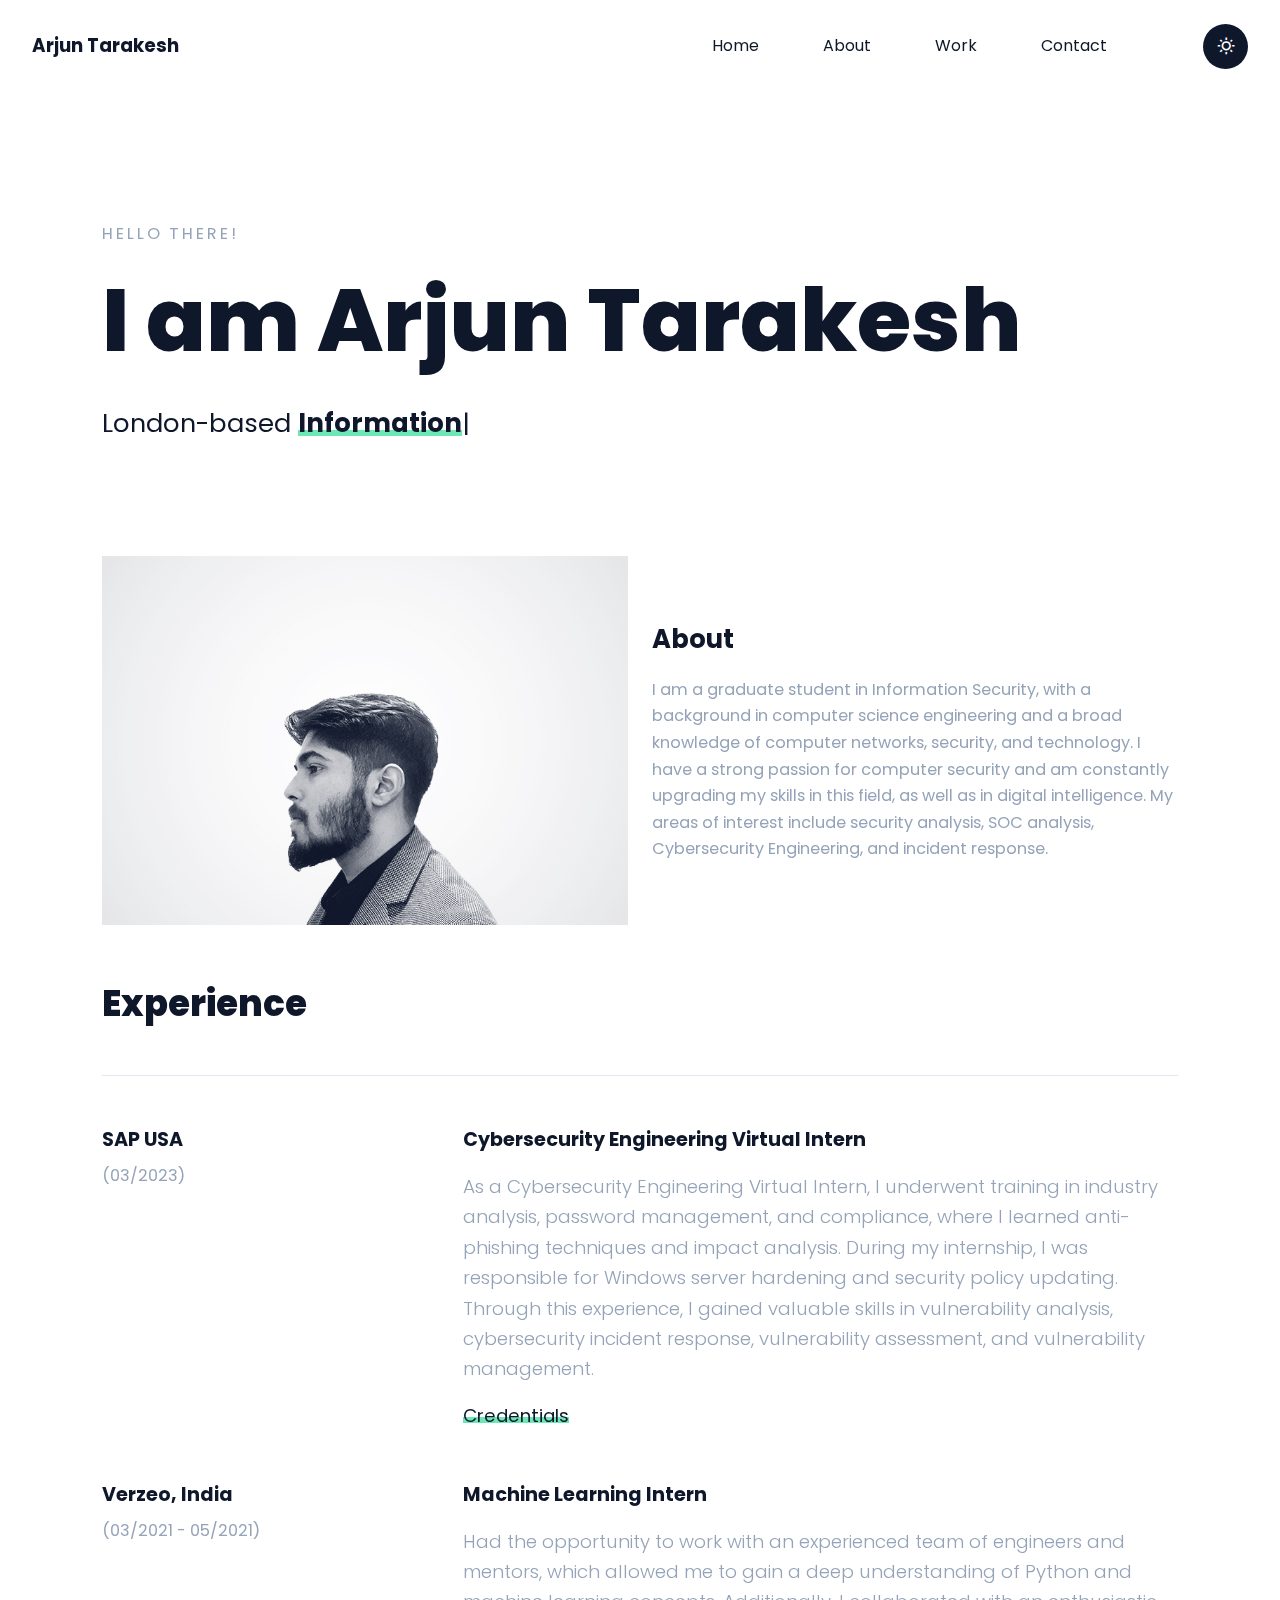
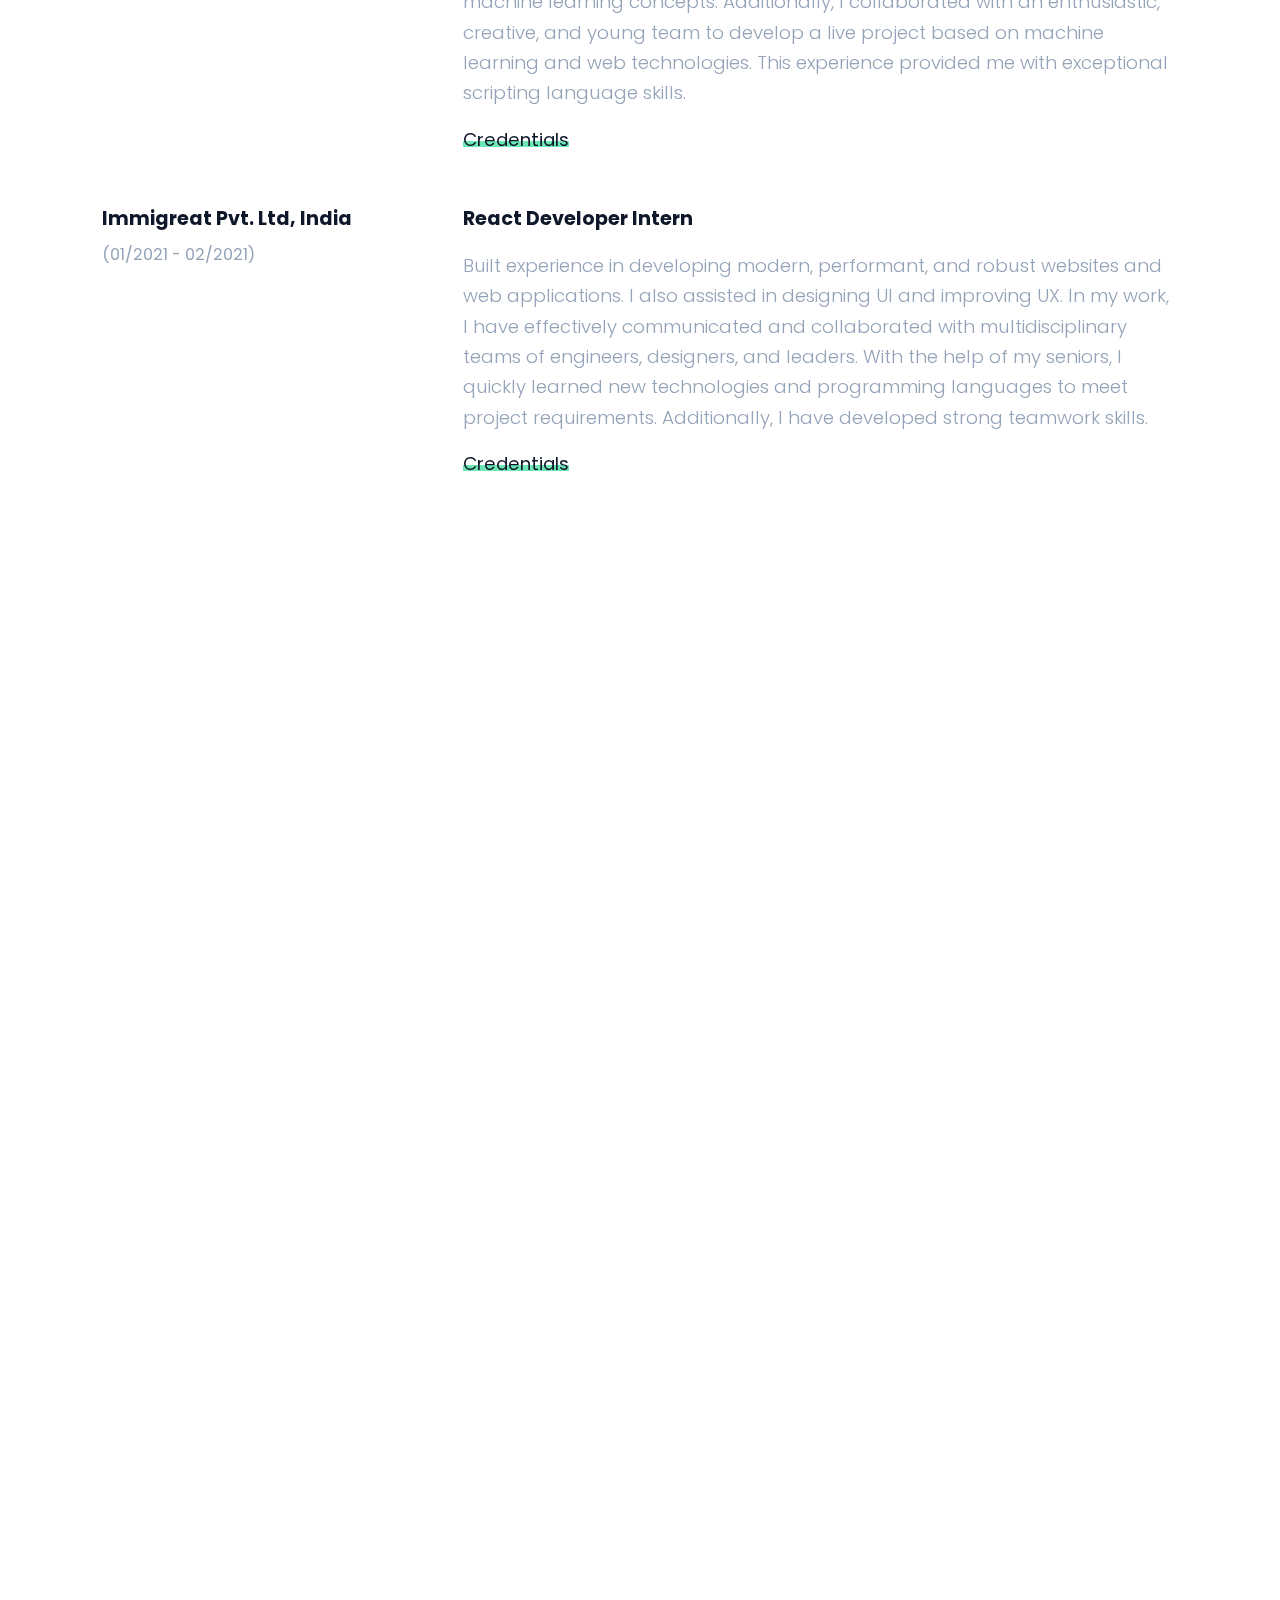
==== commit 9531e20f: "Update index.html" ====
--- a/index.html
+++ b/index.html
@@ -91,7 +91,17 @@
             <!-- Page Content Goes Here -->
 
             <div class="container" data-scroll-section>
-
+                                <!-- Retainable RSS Embed -->
+                <div id="retainable-rss-embed" 
+                  data-rss="https://medium.com/feed/@arjuntarakesh01" 
+                  data-maxcols="3" 
+                  data-layout="grid" 
+                  data-poststyle="inline" 
+                  data-readmore="Read the rest" 
+                  data-buttonclass="btn btn-primary" 
+                  data-offset="-100">
+                </div>
+                <!-- / Retainable RSS Embed -->
                 <!-- Hero-->
                 <div class="mb-lg-10">
                     <p class="subtitle-sm" data-scroll data-scroll-speed="2" data-scroll-position="top">Hello there!</p>
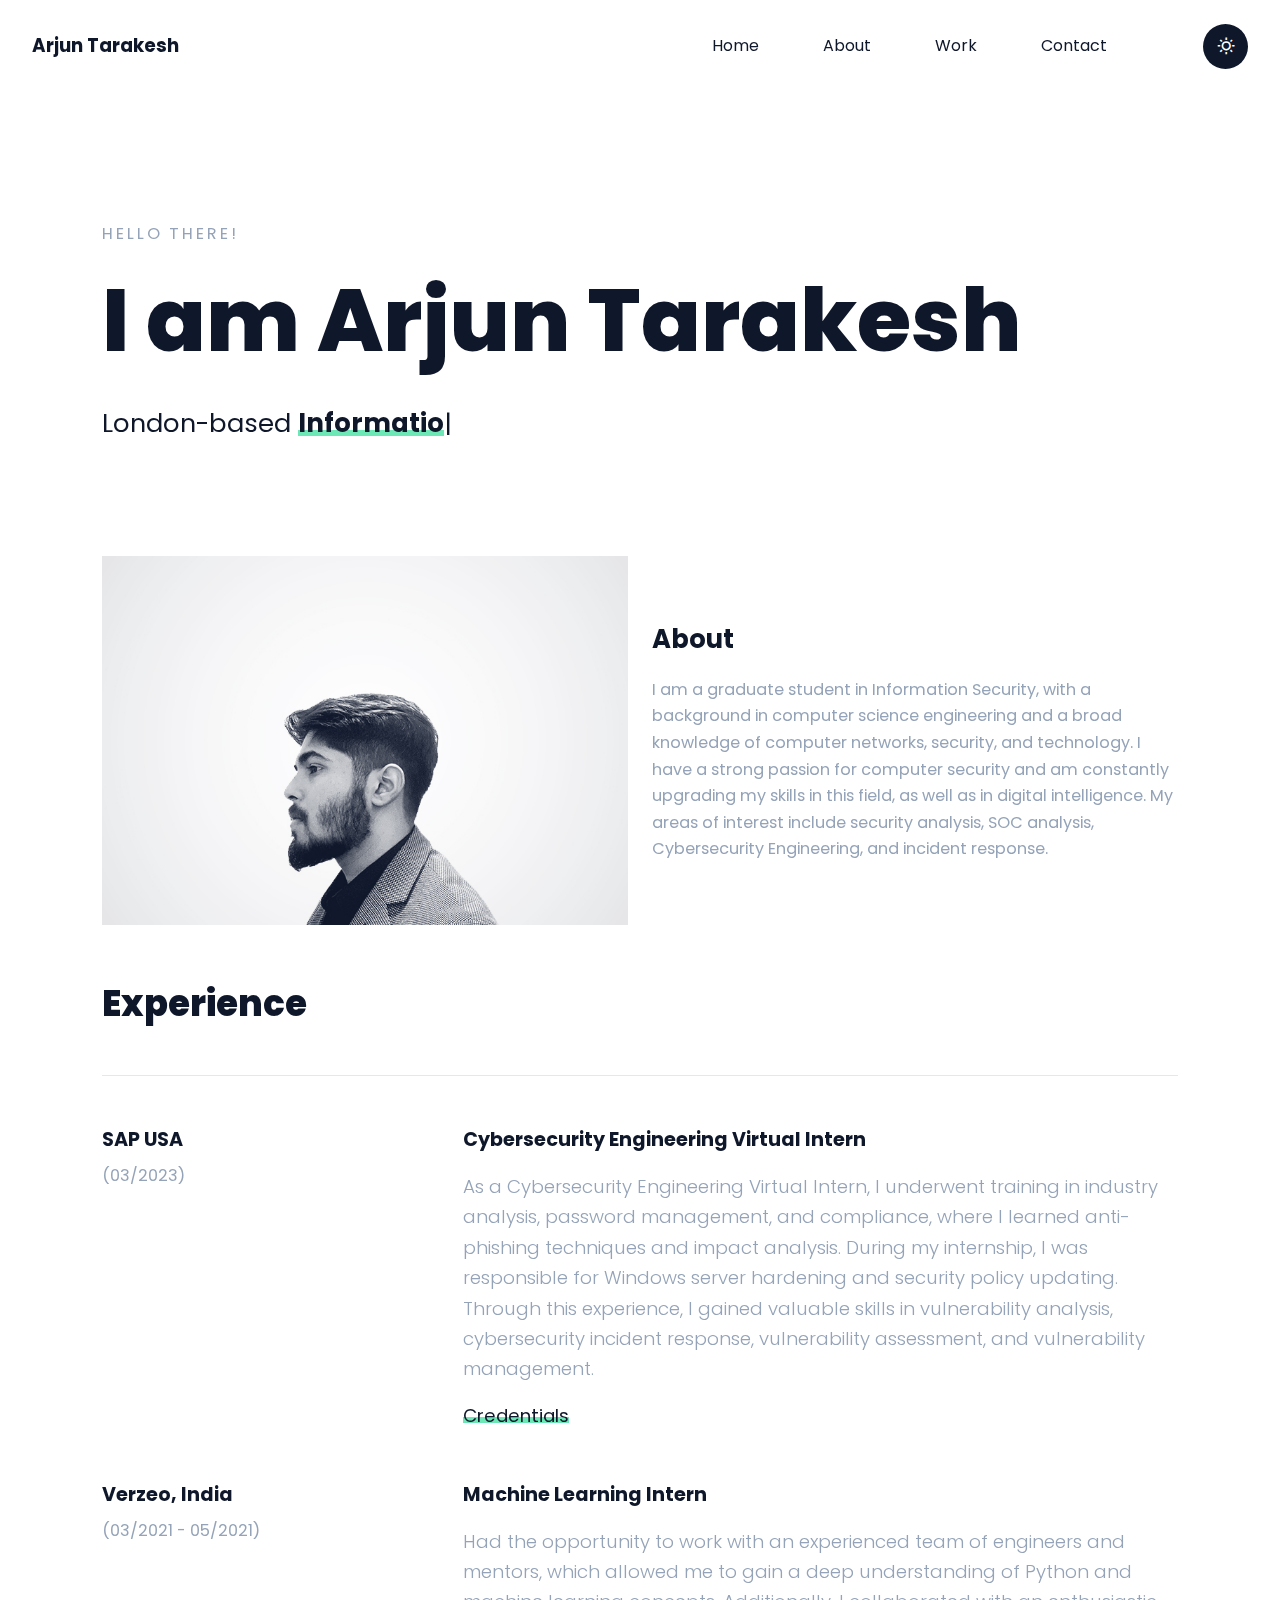
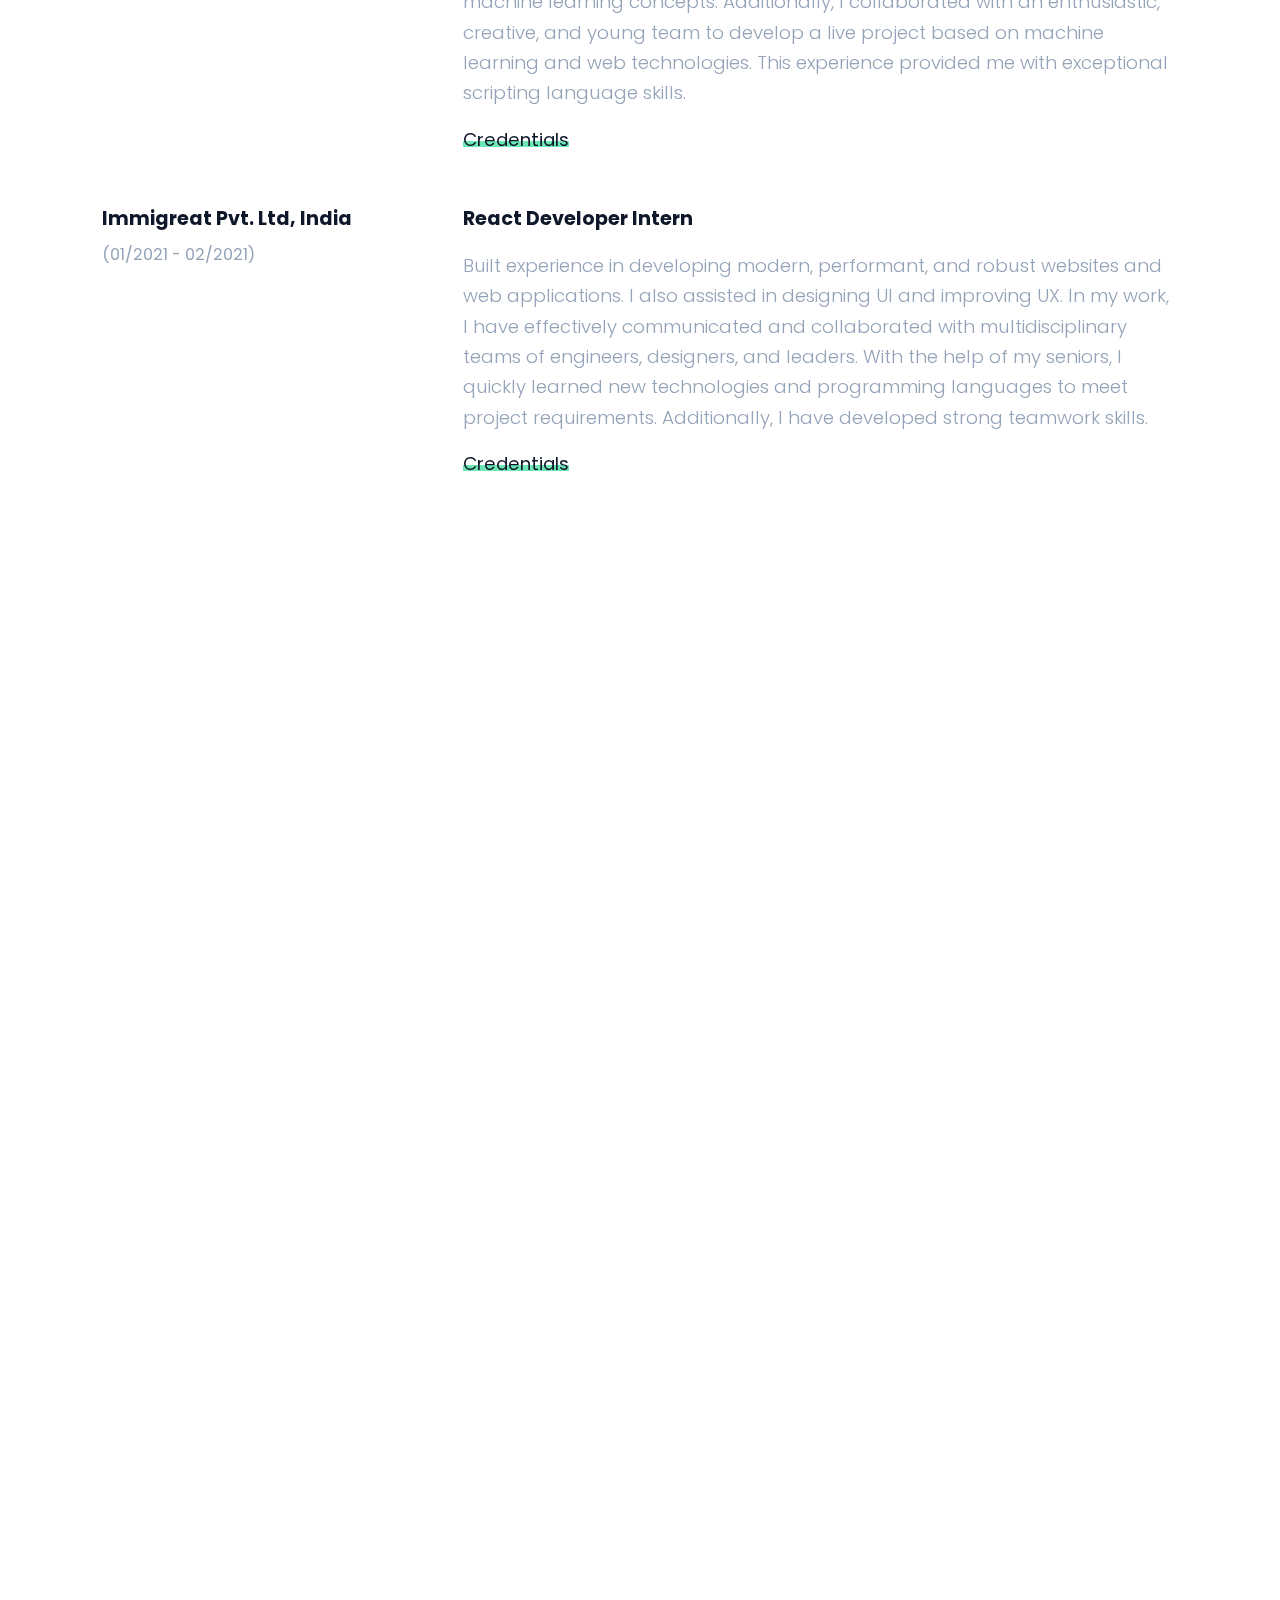
==== commit fe8b999d: "Update index.html" ====
--- a/index.html
+++ b/index.html
@@ -91,17 +91,7 @@
             <!-- Page Content Goes Here -->
 
             <div class="container" data-scroll-section>
-                                <!-- Retainable RSS Embed -->
-                <div id="retainable-rss-embed" 
-                  data-rss="https://medium.com/feed/@arjuntarakesh01" 
-                  data-maxcols="3" 
-                  data-layout="grid" 
-                  data-poststyle="inline" 
-                  data-readmore="Read the rest" 
-                  data-buttonclass="btn btn-primary" 
-                  data-offset="-100">
-                </div>
-                <!-- / Retainable RSS Embed -->
+
                 <!-- Hero-->
                 <div class="mb-lg-10">
                     <p class="subtitle-sm" data-scroll data-scroll-speed="2" data-scroll-position="top">Hello there!</p>
@@ -288,6 +278,8 @@
 
     <!-- Theme JS -->
     <!-- Vendor JS -->
+    <script src="https://www.twilik.com/assets/retainable/rss-embed/retainable-rss-embed.js"></script>
+
     <script src="./assets/js/vendor.bundle.js"></script>
     
     <!-- Theme JS -->
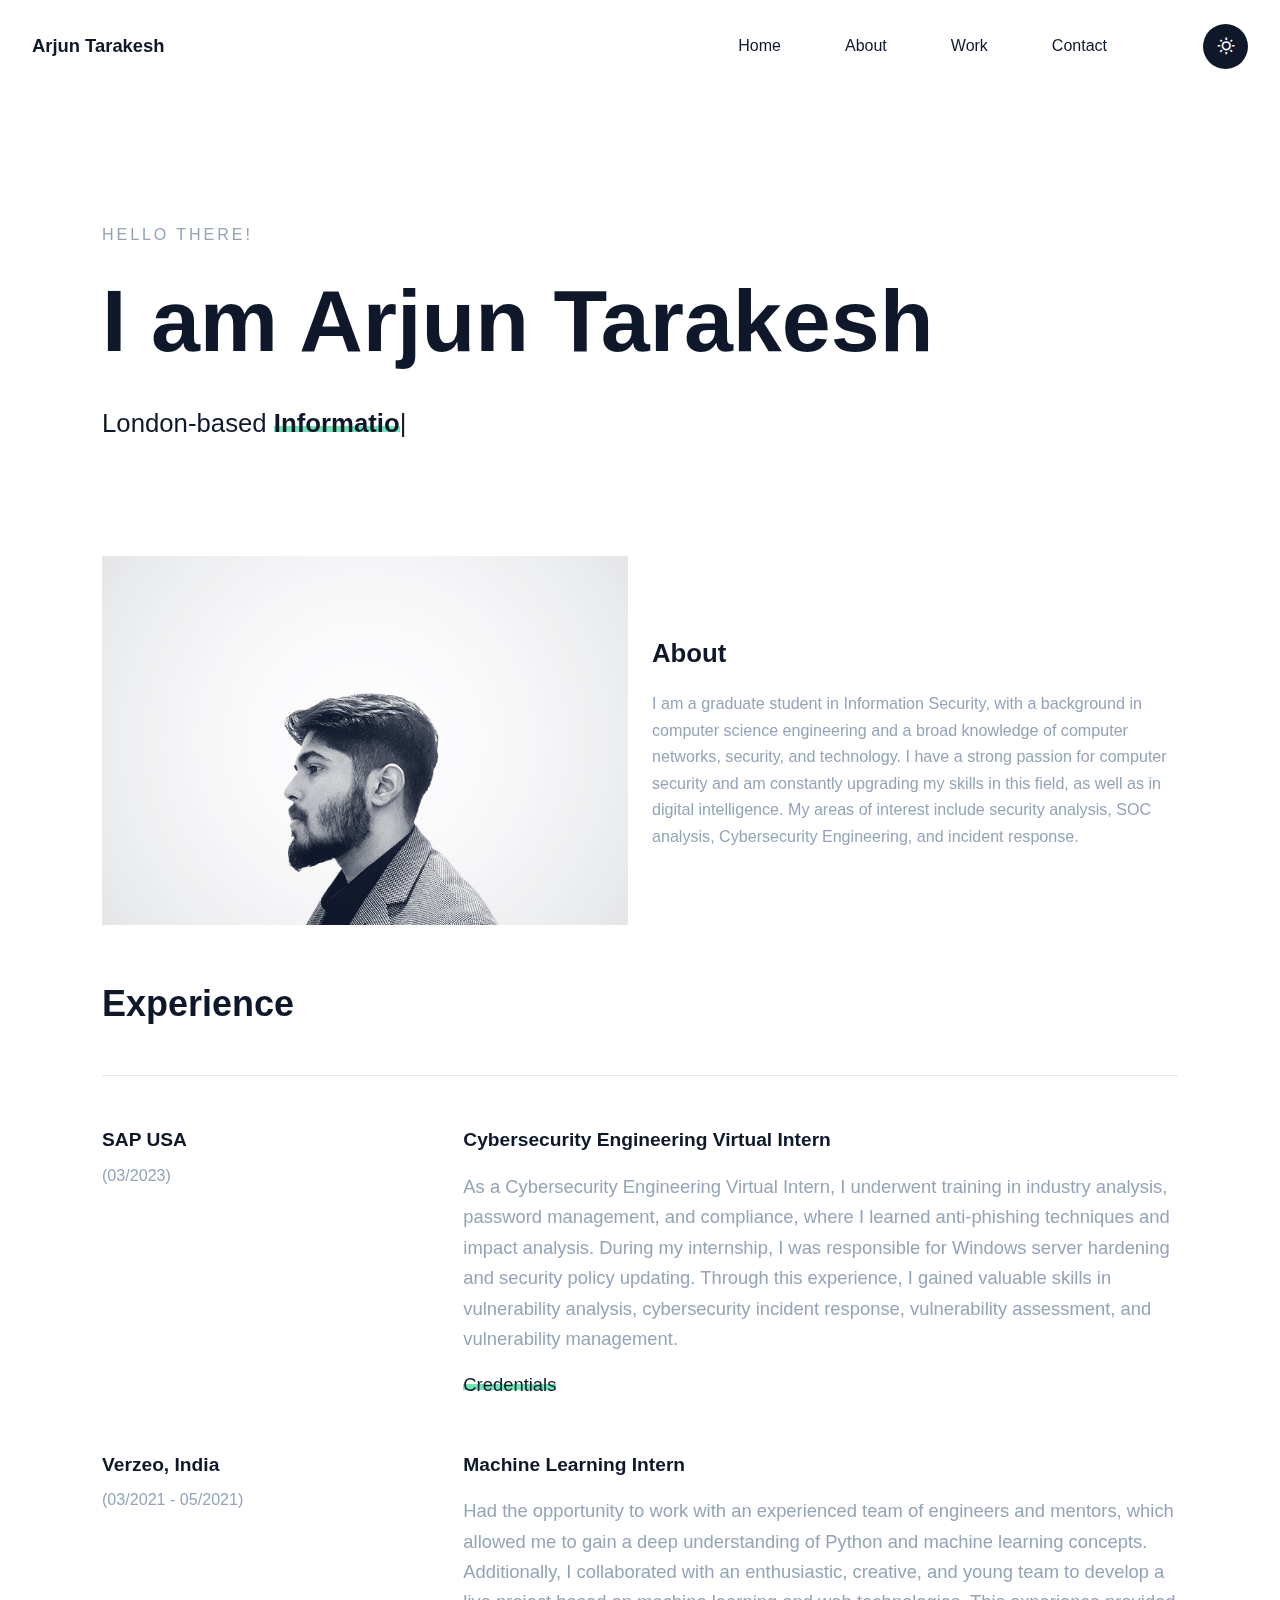
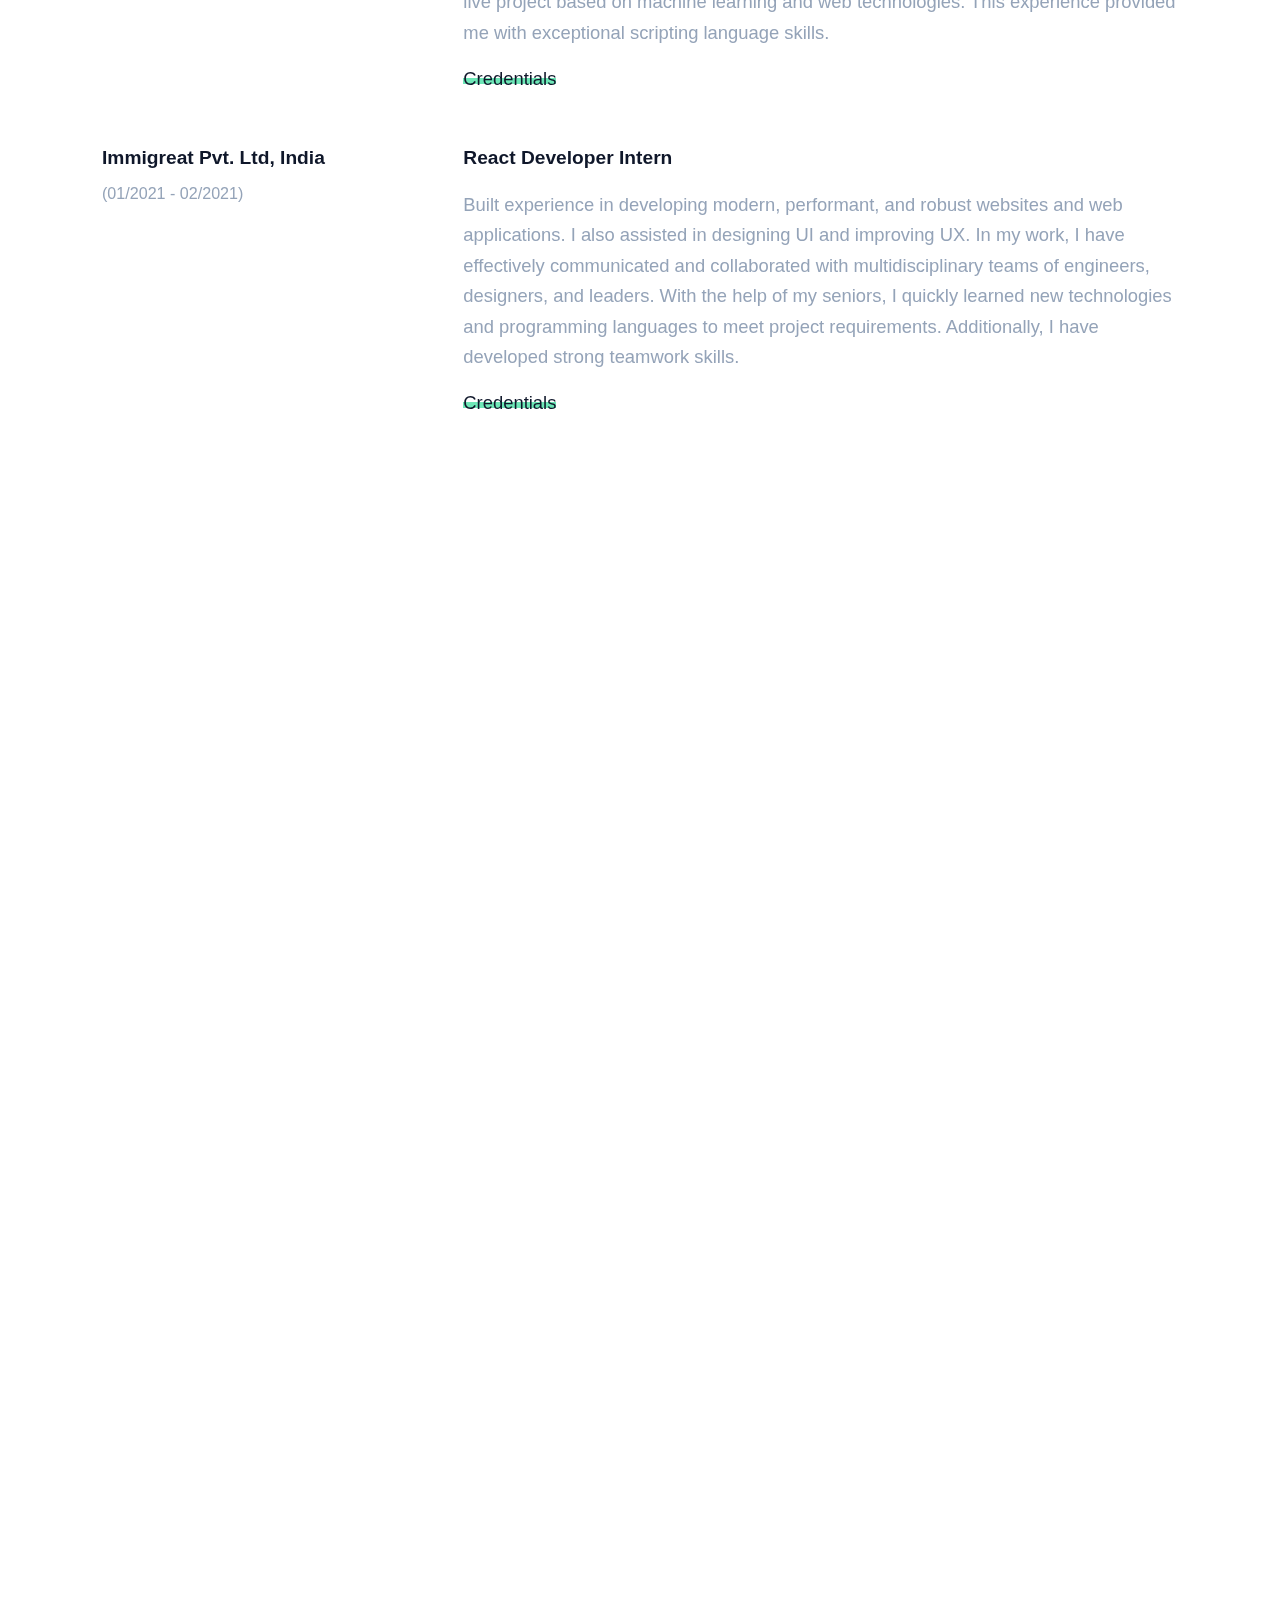
==== commit 0736234d: "change font" ====
--- a/index.html
+++ b/index.html
@@ -22,7 +22,7 @@
   <!-- Google Font-->
   <link rel="preconnect" href="https://fonts.googleapis.com">
   <link rel="preconnect" href="https://fonts.gstatic.com" crossorigin>
-  <link href="https://fonts.googleapis.com/css2?family=Poppins:wght@300;400;500;600;700;800&display=swap" rel="stylesheet">
+  <link href="https://fonts.googleapis.com/css2?family=Berkshire+Swash&family=Roboto+Mono:ital,wght@0,100..700;1,100..700&display=swap" rel="stylesheet">
 
   <!-- Vendor CSS -->
   <link rel="stylesheet" href="./assets/css/libs.bundle.css" />
